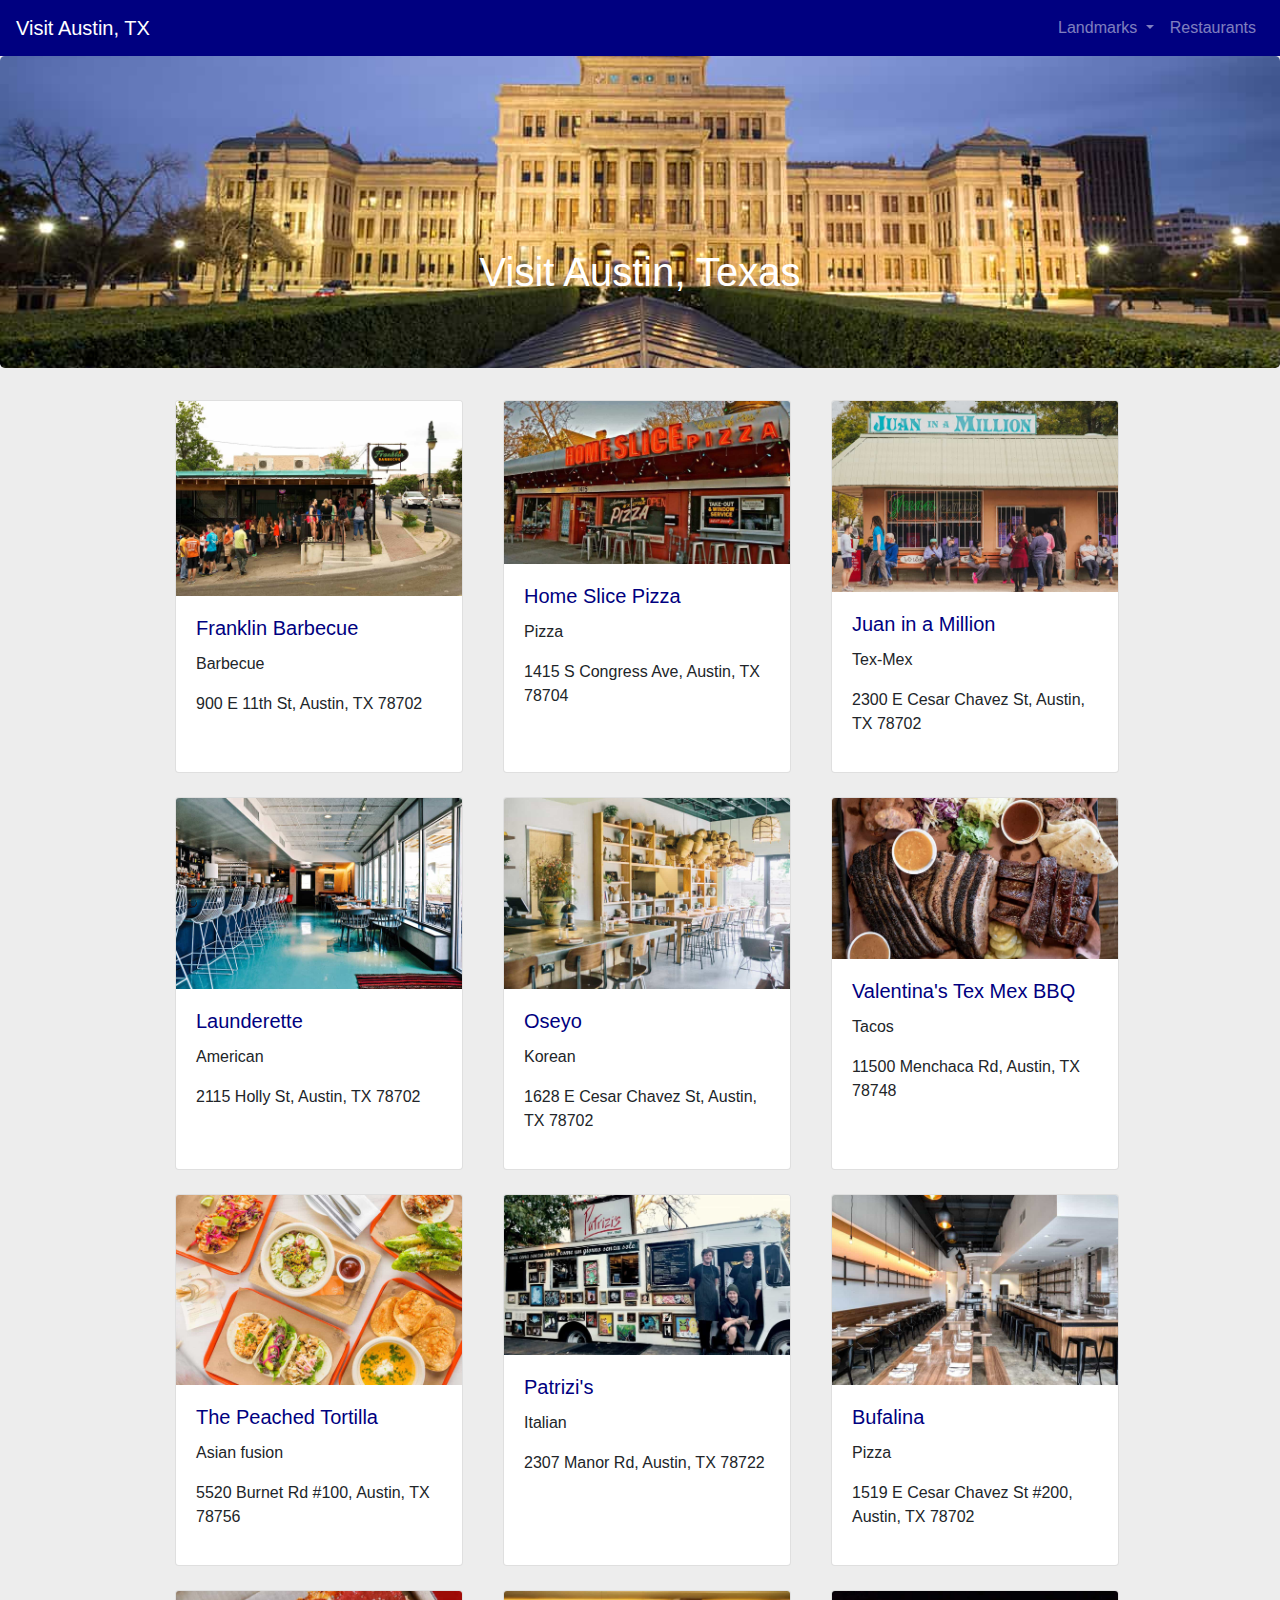
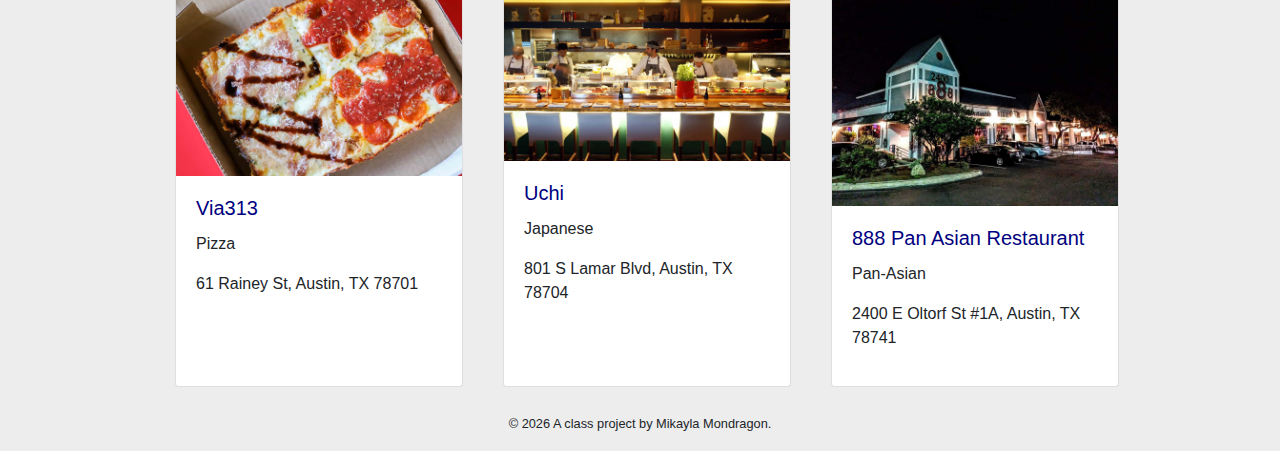
==== docs/restaurants.html @ c7b5ea99 "adding some CSS" ====
<!doctype html>
<html lang="en">
  <!-- A Intro to Coding for Journalists class final project -->
  <head>
    <title>Ships</title>
    <meta name="description" content="History of Pirate Ships.">
    <meta charset="utf-8">
    <meta http-equiv="X-UA-Compatible" content="IE=edge"/>
    <meta name="viewport" content="width=device-width, initial-scale=1, maximum-scale=1">
    <link rel="stylesheet" href="css/main.css">
  </head>

  <body>
    <nav class="navbar navbar-expand-lg navbar-dark bg-primary">
  <a class="navbar-brand" href="index.html">Visit Austin, TX</a>
  <button class="navbar-toggler" type="button" data-toggle="collapse" data-target="#navbarSupportedContent">
    <span class="navbar-toggler-icon"></span>
  </button>
  <div class="collapse navbar-collapse" id="navbarSupportedContent">
    <ul class="navbar-nav ml-auto">
      <li class = "nav-item dropdown">
        <a class="nav-link dropdown-toggle" href="#" id="navbarDropdown" data-toggle="dropdown"> Landmarks
        </a>
        <ul class = "dropdown-menu dropdown-menu-dark" aria-labelledby = "navbarDarkDropdownMenuLink">
          
          <li><a class = "dropdown-item" href = "landmarks/university-of-texas.html">The University of Texas</a></li>
          
          <li><a class = "dropdown-item" href = "landmarks/texas-state-capitol.html">The Texas State Capitol</a></li>
          
          <li><a class = "dropdown-item" href = "landmarks/lady-bird-lake.html">Lady Bird Lake</a></li>
          
          <li><a class = "dropdown-item" href = "landmarks/mount-bonnell.html">Mount Bonnell</a></li>
          
        </ul>
      <li class="nav-item">
        <a class="nav-link" href="restaurants.html">Restaurants</a>
      </li>
    </ul>
  </div>
</nav>
    <div class="jumbotron banner text-center">
  <h1>Visit Austin, Texas</h1>
</div>

    
  <article class="container margin-style">
    <div class="row">
        
          <div class="card bg-secondary mb-4 card-style">
            <img class="card-img-top" src="img/restaurants/franklin-bbq.jpg" alt="Card image cap">
            <div class="card-body">
              <h5 class="card-title" style = "color: navy">Franklin Barbecue</h5>
              <p>Barbecue </p>
              <p>900 E 11th St, Austin, TX 78702 </p>
            </div>
          </div>
        
          <div class="card bg-secondary mb-4 card-style">
            <img class="card-img-top" src="img/restaurants/homeslice-pizza.jpg" alt="Card image cap">
            <div class="card-body">
              <h5 class="card-title" style = "color: navy">Home Slice Pizza</h5>
              <p>Pizza </p>
              <p>1415 S Congress Ave, Austin, TX 78704 </p>
            </div>
          </div>
        
          <div class="card bg-secondary mb-4 card-style">
            <img class="card-img-top" src="img/restaurants/juan-in-a-million.jpg" alt="Card image cap">
            <div class="card-body">
              <h5 class="card-title" style = "color: navy">Juan in a Million</h5>
              <p>Tex-Mex </p>
              <p>2300 E Cesar Chavez St, Austin, TX 78702 </p>
            </div>
          </div>
        
          <div class="card bg-secondary mb-4 card-style">
            <img class="card-img-top" src="img/restaurants/launderette.jpg" alt="Card image cap">
            <div class="card-body">
              <h5 class="card-title" style = "color: navy">Launderette</h5>
              <p>American </p>
              <p>2115 Holly St, Austin, TX 78702 </p>
            </div>
          </div>
        
          <div class="card bg-secondary mb-4 card-style">
            <img class="card-img-top" src="img/restaurants/oseyo.jpg" alt="Card image cap">
            <div class="card-body">
              <h5 class="card-title" style = "color: navy">Oseyo</h5>
              <p>Korean </p>
              <p>1628 E Cesar Chavez St, Austin, TX 78702 </p>
            </div>
          </div>
        
          <div class="card bg-secondary mb-4 card-style">
            <img class="card-img-top" src="img/restaurants/valentinas.jpg" alt="Card image cap">
            <div class="card-body">
              <h5 class="card-title" style = "color: navy">Valentina&#39;s Tex Mex BBQ</h5>
              <p>Tacos </p>
              <p>11500 Menchaca Rd, Austin, TX 78748 </p>
            </div>
          </div>
        
          <div class="card bg-secondary mb-4 card-style">
            <img class="card-img-top" src="img/restaurants/peached-tortilla.jpg" alt="Card image cap">
            <div class="card-body">
              <h5 class="card-title" style = "color: navy">The Peached Tortilla</h5>
              <p>Asian fusion </p>
              <p>5520 Burnet Rd #100, Austin, TX 78756 </p>
            </div>
          </div>
        
          <div class="card bg-secondary mb-4 card-style">
            <img class="card-img-top" src="img/restaurants/patrizis.jpg" alt="Card image cap">
            <div class="card-body">
              <h5 class="card-title" style = "color: navy">Patrizi&#39;s</h5>
              <p>Italian </p>
              <p>2307 Manor Rd, Austin, TX 78722 </p>
            </div>
          </div>
        
          <div class="card bg-secondary mb-4 card-style">
            <img class="card-img-top" src="img/restaurants/bufalina.jpg" alt="Card image cap">
            <div class="card-body">
              <h5 class="card-title" style = "color: navy">Bufalina</h5>
              <p>Pizza </p>
              <p>1519 E Cesar Chavez St #200, Austin, TX 78702 </p>
            </div>
          </div>
        
          <div class="card bg-secondary mb-4 card-style">
            <img class="card-img-top" src="img/restaurants/via313.jpg" alt="Card image cap">
            <div class="card-body">
              <h5 class="card-title" style = "color: navy">Via313</h5>
              <p>Pizza </p>
              <p>61 Rainey St, Austin, TX 78701 </p>
            </div>
          </div>
        
          <div class="card bg-secondary mb-4 card-style">
            <img class="card-img-top" src="img/restaurants/uchi.jpg" alt="Card image cap">
            <div class="card-body">
              <h5 class="card-title" style = "color: navy">Uchi</h5>
              <p>Japanese </p>
              <p>801 S Lamar Blvd, Austin, TX 78704 </p>
            </div>
          </div>
        
          <div class="card bg-secondary mb-4 card-style">
            <img class="card-img-top" src="img/restaurants/888.jpg" alt="Card image cap">
            <div class="card-body">
              <h5 class="card-title" style = "color: navy">888 Pan Asian Restaurant</h5>
              <p>Pan-Asian </p>
              <p>2400 E Oltorf St #1A, Austin, TX 78741 </p>
            </div>
          </div>
        
      </ul>
    </div>
  </article>



    <footer>
<p id="legal" class="center-block text-center">
  <small>&copy; <span class="copyright-year"></span>
  A class project by Mikayla Mondragon.
</p>
</footer>


    <script src="js/jquery.js"></script>
    <script src="js/popper.js"></script>
    <script src="js/bootstrap.js"></script>
    <script src="js/scripts.js"></script>
  </body>

</html>
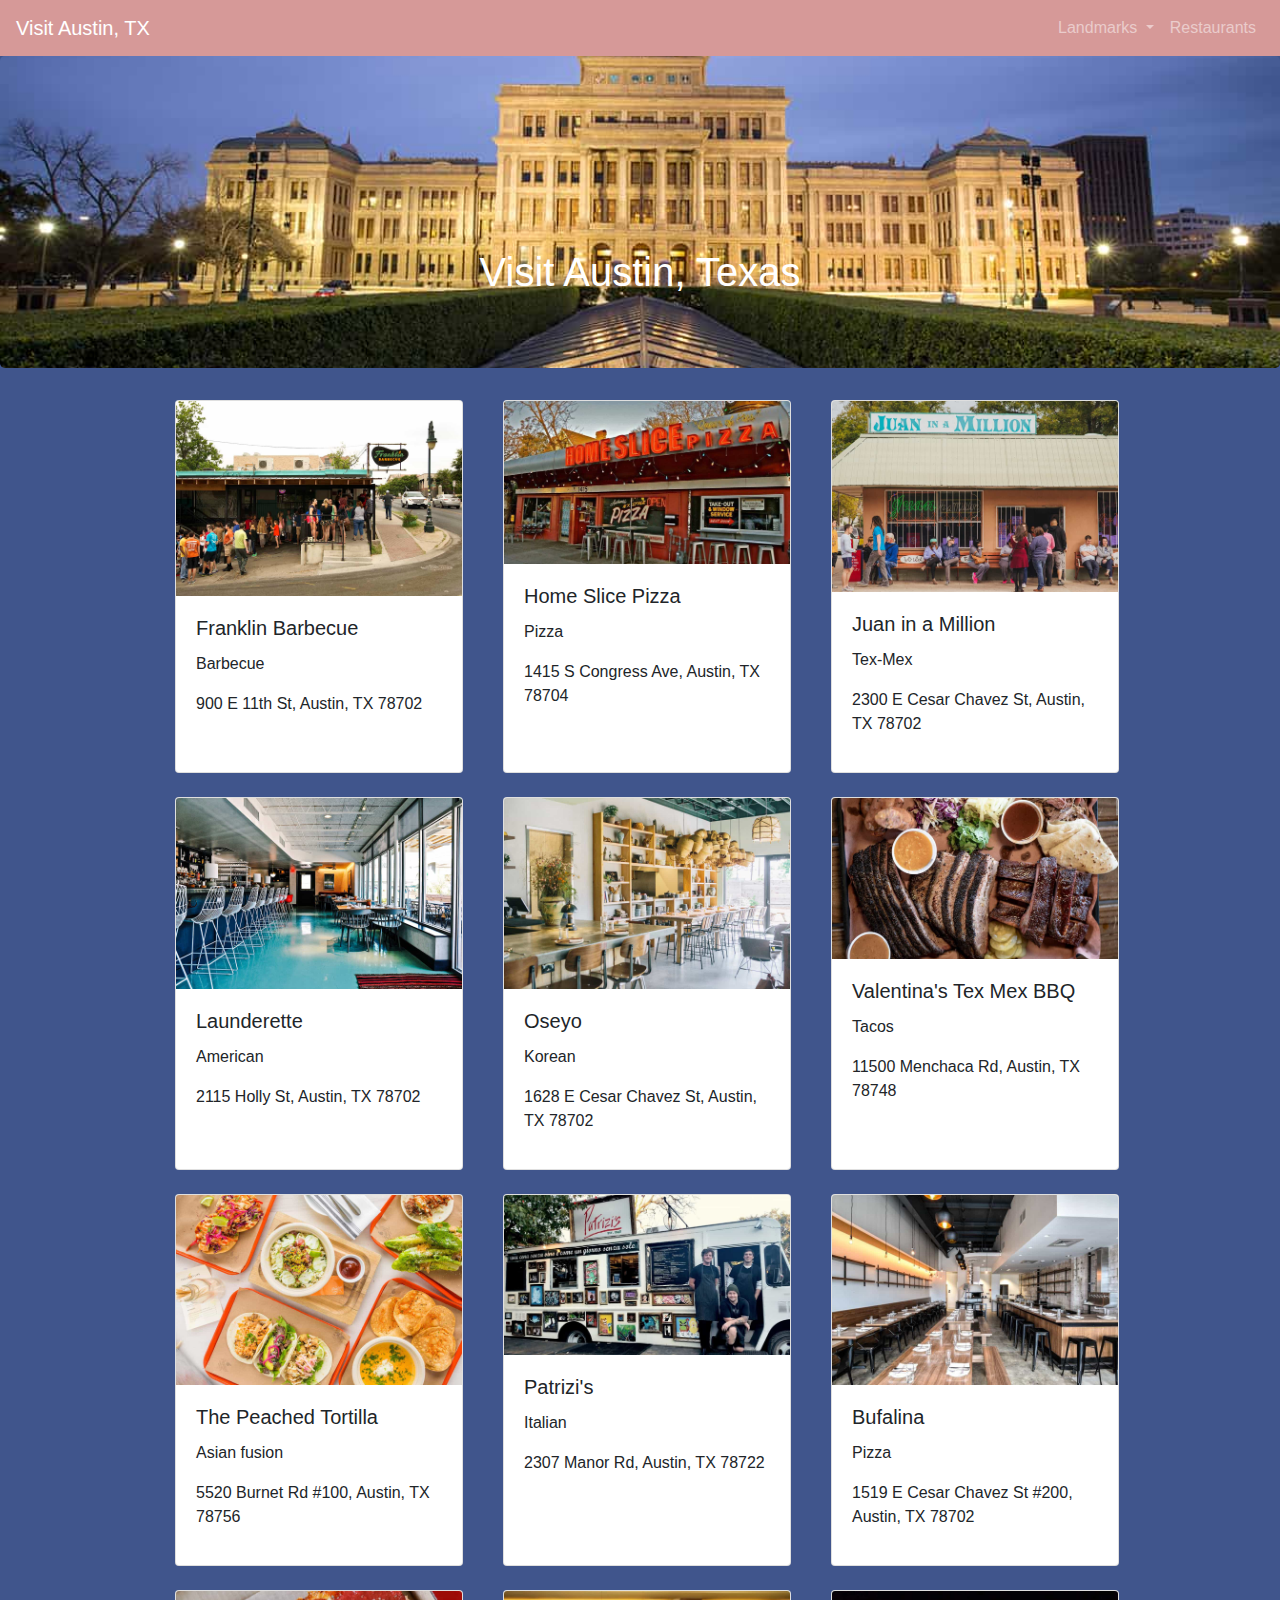
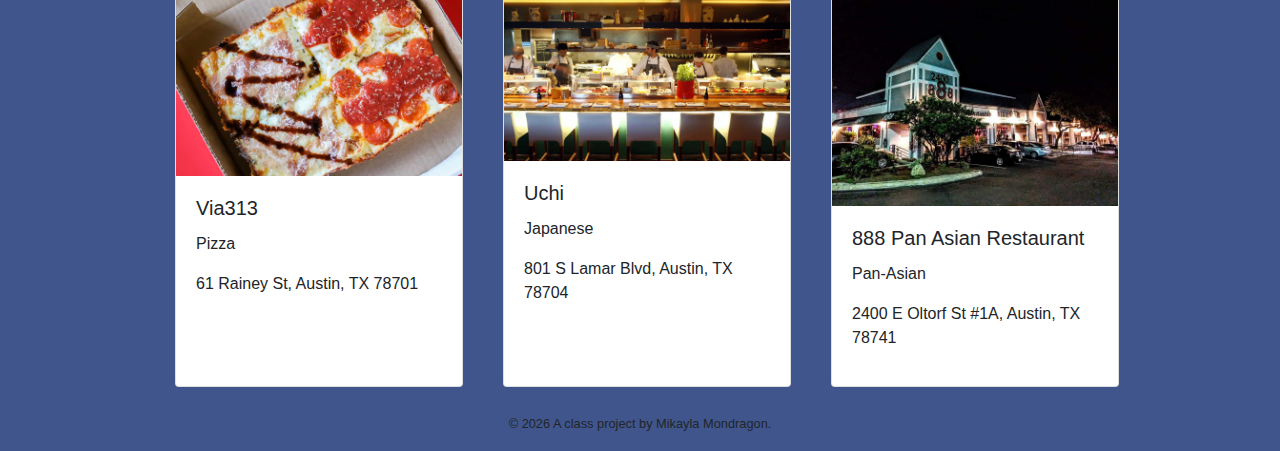
==== commit afd1b67b: "updating css" ====
--- a/docs/restaurants.html
+++ b/docs/restaurants.html
@@ -46,109 +46,109 @@
   <article class="container margin-style">
     <div class="row">
         
-          <div class="card bg-secondary mb-4 card-style">
+          <div class="card mb-4 card-style">
             <img class="card-img-top" src="img/restaurants/franklin-bbq.jpg" alt="Card image cap">
             <div class="card-body">
-              <h5 class="card-title" style = "color: navy">Franklin Barbecue</h5>
+              <h5 class="card-title">Franklin Barbecue</h5>
               <p>Barbecue </p>
               <p>900 E 11th St, Austin, TX 78702 </p>
             </div>
           </div>
         
-          <div class="card bg-secondary mb-4 card-style">
+          <div class="card mb-4 card-style">
             <img class="card-img-top" src="img/restaurants/homeslice-pizza.jpg" alt="Card image cap">
             <div class="card-body">
-              <h5 class="card-title" style = "color: navy">Home Slice Pizza</h5>
+              <h5 class="card-title">Home Slice Pizza</h5>
               <p>Pizza </p>
               <p>1415 S Congress Ave, Austin, TX 78704 </p>
             </div>
           </div>
         
-          <div class="card bg-secondary mb-4 card-style">
+          <div class="card mb-4 card-style">
             <img class="card-img-top" src="img/restaurants/juan-in-a-million.jpg" alt="Card image cap">
             <div class="card-body">
-              <h5 class="card-title" style = "color: navy">Juan in a Million</h5>
+              <h5 class="card-title">Juan in a Million</h5>
               <p>Tex-Mex </p>
               <p>2300 E Cesar Chavez St, Austin, TX 78702 </p>
             </div>
           </div>
         
-          <div class="card bg-secondary mb-4 card-style">
+          <div class="card mb-4 card-style">
             <img class="card-img-top" src="img/restaurants/launderette.jpg" alt="Card image cap">
             <div class="card-body">
-              <h5 class="card-title" style = "color: navy">Launderette</h5>
+              <h5 class="card-title">Launderette</h5>
               <p>American </p>
               <p>2115 Holly St, Austin, TX 78702 </p>
             </div>
           </div>
         
-          <div class="card bg-secondary mb-4 card-style">
+          <div class="card mb-4 card-style">
             <img class="card-img-top" src="img/restaurants/oseyo.jpg" alt="Card image cap">
             <div class="card-body">
-              <h5 class="card-title" style = "color: navy">Oseyo</h5>
+              <h5 class="card-title">Oseyo</h5>
               <p>Korean </p>
               <p>1628 E Cesar Chavez St, Austin, TX 78702 </p>
             </div>
           </div>
         
-          <div class="card bg-secondary mb-4 card-style">
+          <div class="card mb-4 card-style">
             <img class="card-img-top" src="img/restaurants/valentinas.jpg" alt="Card image cap">
             <div class="card-body">
-              <h5 class="card-title" style = "color: navy">Valentina&#39;s Tex Mex BBQ</h5>
+              <h5 class="card-title">Valentina&#39;s Tex Mex BBQ</h5>
               <p>Tacos </p>
               <p>11500 Menchaca Rd, Austin, TX 78748 </p>
             </div>
           </div>
         
-          <div class="card bg-secondary mb-4 card-style">
+          <div class="card mb-4 card-style">
             <img class="card-img-top" src="img/restaurants/peached-tortilla.jpg" alt="Card image cap">
             <div class="card-body">
-              <h5 class="card-title" style = "color: navy">The Peached Tortilla</h5>
+              <h5 class="card-title">The Peached Tortilla</h5>
               <p>Asian fusion </p>
               <p>5520 Burnet Rd #100, Austin, TX 78756 </p>
             </div>
           </div>
         
-          <div class="card bg-secondary mb-4 card-style">
+          <div class="card mb-4 card-style">
             <img class="card-img-top" src="img/restaurants/patrizis.jpg" alt="Card image cap">
             <div class="card-body">
-              <h5 class="card-title" style = "color: navy">Patrizi&#39;s</h5>
+              <h5 class="card-title">Patrizi&#39;s</h5>
               <p>Italian </p>
               <p>2307 Manor Rd, Austin, TX 78722 </p>
             </div>
           </div>
         
-          <div class="card bg-secondary mb-4 card-style">
+          <div class="card mb-4 card-style">
             <img class="card-img-top" src="img/restaurants/bufalina.jpg" alt="Card image cap">
             <div class="card-body">
-              <h5 class="card-title" style = "color: navy">Bufalina</h5>
+              <h5 class="card-title">Bufalina</h5>
               <p>Pizza </p>
               <p>1519 E Cesar Chavez St #200, Austin, TX 78702 </p>
             </div>
           </div>
         
-          <div class="card bg-secondary mb-4 card-style">
+          <div class="card mb-4 card-style">
             <img class="card-img-top" src="img/restaurants/via313.jpg" alt="Card image cap">
             <div class="card-body">
-              <h5 class="card-title" style = "color: navy">Via313</h5>
+              <h5 class="card-title">Via313</h5>
               <p>Pizza </p>
               <p>61 Rainey St, Austin, TX 78701 </p>
             </div>
           </div>
         
-          <div class="card bg-secondary mb-4 card-style">
+          <div class="card mb-4 card-style">
             <img class="card-img-top" src="img/restaurants/uchi.jpg" alt="Card image cap">
             <div class="card-body">
-              <h5 class="card-title" style = "color: navy">Uchi</h5>
+              <h5 class="card-title">Uchi</h5>
               <p>Japanese </p>
               <p>801 S Lamar Blvd, Austin, TX 78704 </p>
             </div>
           </div>
         
-          <div class="card bg-secondary mb-4 card-style">
+          <div class="card mb-4 card-style">
             <img class="card-img-top" src="img/restaurants/888.jpg" alt="Card image cap">
             <div class="card-body">
-              <h5 class="card-title" style = "color: navy">888 Pan Asian Restaurant</h5>
+              <h5 class="card-title">888 Pan Asian Restaurant</h5>
               <p>Pan-Asian </p>
               <p>2400 E Oltorf St #1A, Austin, TX 78741 </p>
             </div>
--- a/docs/css/main.css
+++ b/docs/css/main.css
@@ -3,5 +3,5 @@
  * Copyright 2011-2021 The Bootstrap Authors
  * Copyright 2011-2021 Twitter, Inc.
  * Licensed under MIT (https://github.com/twbs/bootstrap/blob/main/LICENSE)
- */:root{--blue:#007bff;--indigo:#6610f2;--purple:#6f42c1;--pink:#e83e8c;--red:#dc3545;--orange:#fd7e14;--yellow:#ffc107;--green:#28a745;--teal:#20c997;--cyan:#17a2b8;--white:#fff;--gray:#6c757d;--gray-dark:#343a40;--primary:navy;--secondary:#fff;--success:#28a745;--info:#17a2b8;--warning:#ffc107;--danger:#dc3545;--light:#f8f9fa;--dark:#343a40;--breakpoint-xs:0;--breakpoint-sm:576px;--breakpoint-md:768px;--breakpoint-lg:992px;--breakpoint-xl:1200px;--font-family-sans-serif:-apple-system,BlinkMacSystemFont,"Segoe UI",Roboto,"Helvetica Neue",Arial,"Noto Sans","Liberation Sans",sans-serif,"Apple Color Emoji","Segoe UI Emoji","Segoe UI Symbol","Noto Color Emoji";--font-family-monospace:SFMono-Regular,Menlo,Monaco,Consolas,"Liberation Mono","Courier New",monospace}*,:after,:before{box-sizing:border-box}html{font-family:sans-serif;line-height:1.15;-webkit-text-size-adjust:100%;-webkit-tap-highlight-color:rgba(0,0,0,0)}article,aside,figcaption,figure,footer,header,hgroup,main,nav,section{display:block}body{margin:0;font-family:-apple-system,BlinkMacSystemFont,Segoe UI,Roboto,Helvetica Neue,Arial,Noto Sans,Liberation Sans,sans-serif,Apple Color Emoji,Segoe UI Emoji,Segoe UI Symbol,Noto Color Emoji;font-size:1rem;font-weight:400;line-height:1.5;color:#212529;text-align:left;background-color:#ededed}[tabindex="-1"]:focus:not(:focus-visible){outline:0!important}hr{box-sizing:content-box;height:0;overflow:visible}h1,h2,h3,h4,h5,h6{margin-top:0;margin-bottom:.5rem}p{margin-top:0;margin-bottom:1rem}abbr[data-original-title],abbr[title]{text-decoration:underline;-webkit-text-decoration:underline dotted;-moz-text-decoration:underline dotted;text-decoration:underline dotted;cursor:help;border-bottom:0;-webkit-text-decoration-skip-ink:none;text-decoration-skip-ink:none}address{font-style:normal;line-height:inherit}address,dl,ol,ul{margin-bottom:1rem}dl,ol,ul{margin-top:0}ol ol,ol ul,ul ol,ul ul{margin-bottom:0}dt{font-weight:700}dd{margin-bottom:.5rem;margin-left:0}blockquote{margin:0 0 1rem}b,strong{font-weight:bolder}small{font-size:80%}sub,sup{position:relative;font-size:75%;line-height:0;vertical-align:baseline}sub{bottom:-.25em}sup{top:-.5em}a{color:navy;text-decoration:none;background-color:transparent}a:hover{color:#000034;text-decoration:underline}a:not([href]):not([class]){color:inherit;text-decoration:none}a:not([href]):not([class]):hover{color:inherit;text-decoration:none}code,kbd,pre,samp{font-family:SFMono-Regular,Menlo,Monaco,Consolas,Liberation Mono,Courier New,monospace;font-size:1em}pre{margin-top:0;margin-bottom:1rem;overflow:auto;-ms-overflow-style:scrollbar}figure{margin:0 0 1rem}img{border-style:none}img,svg{vertical-align:middle}svg{overflow:hidden}table{border-collapse:collapse}caption{padding-top:.75rem;padding-bottom:.75rem;color:#6c757d;text-align:left;caption-side:bottom}th{text-align:inherit;text-align:-webkit-match-parent}label{display:inline-block;margin-bottom:.5rem}button{border-radius:0}button:focus:not(:focus-visible){outline:0}button,input,optgroup,select,textarea{margin:0;font-family:inherit;font-size:inherit;line-height:inherit}button,input{overflow:visible}button,select{text-transform:none}[role=button]{cursor:pointer}select{word-wrap:normal}[type=button],[type=reset],[type=submit],button{-webkit-appearance:button}[type=button]:not(:disabled),[type=reset]:not(:disabled),[type=submit]:not(:disabled),button:not(:disabled){cursor:pointer}[type=button]::-moz-focus-inner,[type=reset]::-moz-focus-inner,[type=submit]::-moz-focus-inner,button::-moz-focus-inner{padding:0;border-style:none}input[type=checkbox],input[type=radio]{box-sizing:border-box;padding:0}textarea{overflow:auto;resize:vertical}fieldset{min-width:0;padding:0;margin:0;border:0}legend{display:block;width:100%;max-width:100%;padding:0;margin-bottom:.5rem;font-size:1.5rem;line-height:inherit;color:inherit;white-space:normal}progress{vertical-align:baseline}[type=number]::-webkit-inner-spin-button,[type=number]::-webkit-outer-spin-button{height:auto}[type=search]{outline-offset:-2px;-webkit-appearance:none}[type=search]::-webkit-search-decoration{-webkit-appearance:none}::-webkit-file-upload-button{font:inherit;-webkit-appearance:button}output{display:inline-block}summary{display:list-item;cursor:pointer}template{display:none}[hidden]{display:none!important}.h1,.h2,.h3,.h4,.h5,.h6,h1,h2,h3,h4,h5,h6{margin-bottom:.5rem;font-weight:500;line-height:1.2}.h1,h1{font-size:2.5rem}.h2,h2{font-size:2rem}.h3,h3{font-size:1.75rem}.h4,h4{font-size:1.5rem}.h5,h5{font-size:1.25rem}.h6,h6{font-size:1rem}.lead{font-size:1.25rem;font-weight:300}.display-1{font-size:6rem}.display-1,.display-2{font-weight:300;line-height:1.2}.display-2{font-size:5.5rem}.display-3{font-size:4.5rem}.display-3,.display-4{font-weight:300;line-height:1.2}.display-4{font-size:3.5rem}hr{margin-top:1rem;margin-bottom:1rem;border:0;border-top:1px solid rgba(0,0,0,.1)}.small,small{font-size:80%;font-weight:400}.mark,mark{padding:.2em;background-color:#fcf8e3}.list-inline,.list-unstyled{padding-left:0;list-style:none}.list-inline-item{display:inline-block}.list-inline-item:not(:last-child){margin-right:.5rem}.initialism{font-size:90%;text-transform:uppercase}.blockquote{margin-bottom:1rem;font-size:1.25rem}.blockquote-footer{display:block;font-size:80%;color:#6c757d}.blockquote-footer:before{content:"\2014\00A0"}.img-fluid,.img-thumbnail{max-width:100%;height:auto}.img-thumbnail{padding:.25rem;background-color:#ededed;border:1px solid #dee2e6;border-radius:.25rem}.figure{display:inline-block}.figure-img{margin-bottom:.5rem;line-height:1}.figure-caption{font-size:90%;color:#6c757d}code{font-size:87.5%;color:#e83e8c;word-wrap:break-word}a>code{color:inherit}kbd{padding:.2rem .4rem;font-size:87.5%;color:#fff;background-color:#212529;border-radius:.2rem}kbd kbd{padding:0;font-size:100%;font-weight:700}pre{display:block;font-size:87.5%;color:#212529}pre code{font-size:inherit;color:inherit;word-break:normal}.pre-scrollable{max-height:340px;overflow-y:scroll}.container,.container-fluid,.container-lg,.container-md,.container-sm,.container-xl{width:100%;padding-right:15px;padding-left:15px;margin-right:auto;margin-left:auto}@media (min-width:576px){.container,.container-sm{max-width:540px}}@media (min-width:768px){.container,.container-md,.container-sm{max-width:720px}}@media (min-width:992px){.container,.container-lg,.container-md,.container-sm{max-width:960px}}@media (min-width:1200px){.container,.container-lg,.container-md,.container-sm,.container-xl{max-width:1140px}}.row{display:-webkit-flex;display:-ms-flexbox;display:flex;-webkit-flex-wrap:wrap;-ms-flex-wrap:wrap;flex-wrap:wrap;margin-right:-15px;margin-left:-15px}.no-gutters{margin-right:0;margin-left:0}.no-gutters>.col,.no-gutters>[class*=col-]{padding-right:0;padding-left:0}.col,.col-1,.col-2,.col-3,.col-4,.col-5,.col-6,.col-7,.col-8,.col-9,.col-10,.col-11,.col-12,.col-auto,.col-lg,.col-lg-1,.col-lg-2,.col-lg-3,.col-lg-4,.col-lg-5,.col-lg-6,.col-lg-7,.col-lg-8,.col-lg-9,.col-lg-10,.col-lg-11,.col-lg-12,.col-lg-auto,.col-md,.col-md-1,.col-md-2,.col-md-3,.col-md-4,.col-md-5,.col-md-6,.col-md-7,.col-md-8,.col-md-9,.col-md-10,.col-md-11,.col-md-12,.col-md-auto,.col-sm,.col-sm-1,.col-sm-2,.col-sm-3,.col-sm-4,.col-sm-5,.col-sm-6,.col-sm-7,.col-sm-8,.col-sm-9,.col-sm-10,.col-sm-11,.col-sm-12,.col-sm-auto,.col-xl,.col-xl-1,.col-xl-2,.col-xl-3,.col-xl-4,.col-xl-5,.col-xl-6,.col-xl-7,.col-xl-8,.col-xl-9,.col-xl-10,.col-xl-11,.col-xl-12,.col-xl-auto{position:relative;width:100%;padding-right:15px;padding-left:15px}.col{-webkit-flex-basis:0;-ms-flex-preferred-size:0;flex-basis:0;-webkit-flex-grow:1;-ms-flex-positive:1;flex-grow:1;max-width:100%}.row-cols-1>*{-webkit-flex:0 0 100%;-ms-flex:0 0 100%;flex:0 0 100%;max-width:100%}.row-cols-2>*{-webkit-flex:0 0 50%;-ms-flex:0 0 50%;flex:0 0 50%;max-width:50%}.row-cols-3>*{-webkit-flex:0 0 33.33333%;-ms-flex:0 0 33.33333%;flex:0 0 33.33333%;max-width:33.33333%}.row-cols-4>*{-webkit-flex:0 0 25%;-ms-flex:0 0 25%;flex:0 0 25%;max-width:25%}.row-cols-5>*{-webkit-flex:0 0 20%;-ms-flex:0 0 20%;flex:0 0 20%;max-width:20%}.row-cols-6>*{-webkit-flex:0 0 16.66667%;-ms-flex:0 0 16.66667%;flex:0 0 16.66667%;max-width:16.66667%}.col-auto{-webkit-flex:0 0 auto;-ms-flex:0 0 auto;flex:0 0 auto;width:auto;max-width:100%}.col-1{-webkit-flex:0 0 8.33333%;-ms-flex:0 0 8.33333%;flex:0 0 8.33333%;max-width:8.33333%}.col-2{-webkit-flex:0 0 16.66667%;-ms-flex:0 0 16.66667%;flex:0 0 16.66667%;max-width:16.66667%}.col-3{-webkit-flex:0 0 25%;-ms-flex:0 0 25%;flex:0 0 25%;max-width:25%}.col-4{-webkit-flex:0 0 33.33333%;-ms-flex:0 0 33.33333%;flex:0 0 33.33333%;max-width:33.33333%}.col-5{-webkit-flex:0 0 41.66667%;-ms-flex:0 0 41.66667%;flex:0 0 41.66667%;max-width:41.66667%}.col-6{-webkit-flex:0 0 50%;-ms-flex:0 0 50%;flex:0 0 50%;max-width:50%}.col-7{-webkit-flex:0 0 58.33333%;-ms-flex:0 0 58.33333%;flex:0 0 58.33333%;max-width:58.33333%}.col-8{-webkit-flex:0 0 66.66667%;-ms-flex:0 0 66.66667%;flex:0 0 66.66667%;max-width:66.66667%}.col-9{-webkit-flex:0 0 75%;-ms-flex:0 0 75%;flex:0 0 75%;max-width:75%}.col-10{-webkit-flex:0 0 83.33333%;-ms-flex:0 0 83.33333%;flex:0 0 83.33333%;max-width:83.33333%}.col-11{-webkit-flex:0 0 91.66667%;-ms-flex:0 0 91.66667%;flex:0 0 91.66667%;max-width:91.66667%}.col-12{-webkit-flex:0 0 100%;-ms-flex:0 0 100%;flex:0 0 100%;max-width:100%}.order-first{-webkit-order:-1;-ms-flex-order:-1;order:-1}.order-last{-webkit-order:13;-ms-flex-order:13;order:13}.order-0{-webkit-order:0;-ms-flex-order:0;order:0}.order-1{-webkit-order:1;-ms-flex-order:1;order:1}.order-2{-webkit-order:2;-ms-flex-order:2;order:2}.order-3{-webkit-order:3;-ms-flex-order:3;order:3}.order-4{-webkit-order:4;-ms-flex-order:4;order:4}.order-5{-webkit-order:5;-ms-flex-order:5;order:5}.order-6{-webkit-order:6;-ms-flex-order:6;order:6}.order-7{-webkit-order:7;-ms-flex-order:7;order:7}.order-8{-webkit-order:8;-ms-flex-order:8;order:8}.order-9{-webkit-order:9;-ms-flex-order:9;order:9}.order-10{-webkit-order:10;-ms-flex-order:10;order:10}.order-11{-webkit-order:11;-ms-flex-order:11;order:11}.order-12{-webkit-order:12;-ms-flex-order:12;order:12}.offset-1{margin-left:8.33333%}.offset-2{margin-left:16.66667%}.offset-3{margin-left:25%}.offset-4{margin-left:33.33333%}.offset-5{margin-left:41.66667%}.offset-6{margin-left:50%}.offset-7{margin-left:58.33333%}.offset-8{margin-left:66.66667%}.offset-9{margin-left:75%}.offset-10{margin-left:83.33333%}.offset-11{margin-left:91.66667%}@media (min-width:576px){.col-sm{-webkit-flex-basis:0;-ms-flex-preferred-size:0;flex-basis:0;-webkit-flex-grow:1;-ms-flex-positive:1;flex-grow:1;max-width:100%}.row-cols-sm-1>*{-webkit-flex:0 0 100%;-ms-flex:0 0 100%;flex:0 0 100%;max-width:100%}.row-cols-sm-2>*{-webkit-flex:0 0 50%;-ms-flex:0 0 50%;flex:0 0 50%;max-width:50%}.row-cols-sm-3>*{-webkit-flex:0 0 33.33333%;-ms-flex:0 0 33.33333%;flex:0 0 33.33333%;max-width:33.33333%}.row-cols-sm-4>*{-webkit-flex:0 0 25%;-ms-flex:0 0 25%;flex:0 0 25%;max-width:25%}.row-cols-sm-5>*{-webkit-flex:0 0 20%;-ms-flex:0 0 20%;flex:0 0 20%;max-width:20%}.row-cols-sm-6>*{-webkit-flex:0 0 16.66667%;-ms-flex:0 0 16.66667%;flex:0 0 16.66667%;max-width:16.66667%}.col-sm-auto{-webkit-flex:0 0 auto;-ms-flex:0 0 auto;flex:0 0 auto;width:auto;max-width:100%}.col-sm-1{-webkit-flex:0 0 8.33333%;-ms-flex:0 0 8.33333%;flex:0 0 8.33333%;max-width:8.33333%}.col-sm-2{-webkit-flex:0 0 16.66667%;-ms-flex:0 0 16.66667%;flex:0 0 16.66667%;max-width:16.66667%}.col-sm-3{-webkit-flex:0 0 25%;-ms-flex:0 0 25%;flex:0 0 25%;max-width:25%}.col-sm-4{-webkit-flex:0 0 33.33333%;-ms-flex:0 0 33.33333%;flex:0 0 33.33333%;max-width:33.33333%}.col-sm-5{-webkit-flex:0 0 41.66667%;-ms-flex:0 0 41.66667%;flex:0 0 41.66667%;max-width:41.66667%}.col-sm-6{-webkit-flex:0 0 50%;-ms-flex:0 0 50%;flex:0 0 50%;max-width:50%}.col-sm-7{-webkit-flex:0 0 58.33333%;-ms-flex:0 0 58.33333%;flex:0 0 58.33333%;max-width:58.33333%}.col-sm-8{-webkit-flex:0 0 66.66667%;-ms-flex:0 0 66.66667%;flex:0 0 66.66667%;max-width:66.66667%}.col-sm-9{-webkit-flex:0 0 75%;-ms-flex:0 0 75%;flex:0 0 75%;max-width:75%}.col-sm-10{-webkit-flex:0 0 83.33333%;-ms-flex:0 0 83.33333%;flex:0 0 83.33333%;max-width:83.33333%}.col-sm-11{-webkit-flex:0 0 91.66667%;-ms-flex:0 0 91.66667%;flex:0 0 91.66667%;max-width:91.66667%}.col-sm-12{-webkit-flex:0 0 100%;-ms-flex:0 0 100%;flex:0 0 100%;max-width:100%}.order-sm-first{-webkit-order:-1;-ms-flex-order:-1;order:-1}.order-sm-last{-webkit-order:13;-ms-flex-order:13;order:13}.order-sm-0{-webkit-order:0;-ms-flex-order:0;order:0}.order-sm-1{-webkit-order:1;-ms-flex-order:1;order:1}.order-sm-2{-webkit-order:2;-ms-flex-order:2;order:2}.order-sm-3{-webkit-order:3;-ms-flex-order:3;order:3}.order-sm-4{-webkit-order:4;-ms-flex-order:4;order:4}.order-sm-5{-webkit-order:5;-ms-flex-order:5;order:5}.order-sm-6{-webkit-order:6;-ms-flex-order:6;order:6}.order-sm-7{-webkit-order:7;-ms-flex-order:7;order:7}.order-sm-8{-webkit-order:8;-ms-flex-order:8;order:8}.order-sm-9{-webkit-order:9;-ms-flex-order:9;order:9}.order-sm-10{-webkit-order:10;-ms-flex-order:10;order:10}.order-sm-11{-webkit-order:11;-ms-flex-order:11;order:11}.order-sm-12{-webkit-order:12;-ms-flex-order:12;order:12}.offset-sm-0{margin-left:0}.offset-sm-1{margin-left:8.33333%}.offset-sm-2{margin-left:16.66667%}.offset-sm-3{margin-left:25%}.offset-sm-4{margin-left:33.33333%}.offset-sm-5{margin-left:41.66667%}.offset-sm-6{margin-left:50%}.offset-sm-7{margin-left:58.33333%}.offset-sm-8{margin-left:66.66667%}.offset-sm-9{margin-left:75%}.offset-sm-10{margin-left:83.33333%}.offset-sm-11{margin-left:91.66667%}}@media (min-width:768px){.col-md{-webkit-flex-basis:0;-ms-flex-preferred-size:0;flex-basis:0;-webkit-flex-grow:1;-ms-flex-positive:1;flex-grow:1;max-width:100%}.row-cols-md-1>*{-webkit-flex:0 0 100%;-ms-flex:0 0 100%;flex:0 0 100%;max-width:100%}.row-cols-md-2>*{-webkit-flex:0 0 50%;-ms-flex:0 0 50%;flex:0 0 50%;max-width:50%}.row-cols-md-3>*{-webkit-flex:0 0 33.33333%;-ms-flex:0 0 33.33333%;flex:0 0 33.33333%;max-width:33.33333%}.row-cols-md-4>*{-webkit-flex:0 0 25%;-ms-flex:0 0 25%;flex:0 0 25%;max-width:25%}.row-cols-md-5>*{-webkit-flex:0 0 20%;-ms-flex:0 0 20%;flex:0 0 20%;max-width:20%}.row-cols-md-6>*{-webkit-flex:0 0 16.66667%;-ms-flex:0 0 16.66667%;flex:0 0 16.66667%;max-width:16.66667%}.col-md-auto{-webkit-flex:0 0 auto;-ms-flex:0 0 auto;flex:0 0 auto;width:auto;max-width:100%}.col-md-1{-webkit-flex:0 0 8.33333%;-ms-flex:0 0 8.33333%;flex:0 0 8.33333%;max-width:8.33333%}.col-md-2{-webkit-flex:0 0 16.66667%;-ms-flex:0 0 16.66667%;flex:0 0 16.66667%;max-width:16.66667%}.col-md-3{-webkit-flex:0 0 25%;-ms-flex:0 0 25%;flex:0 0 25%;max-width:25%}.col-md-4{-webkit-flex:0 0 33.33333%;-ms-flex:0 0 33.33333%;flex:0 0 33.33333%;max-width:33.33333%}.col-md-5{-webkit-flex:0 0 41.66667%;-ms-flex:0 0 41.66667%;flex:0 0 41.66667%;max-width:41.66667%}.col-md-6{-webkit-flex:0 0 50%;-ms-flex:0 0 50%;flex:0 0 50%;max-width:50%}.col-md-7{-webkit-flex:0 0 58.33333%;-ms-flex:0 0 58.33333%;flex:0 0 58.33333%;max-width:58.33333%}.col-md-8{-webkit-flex:0 0 66.66667%;-ms-flex:0 0 66.66667%;flex:0 0 66.66667%;max-width:66.66667%}.col-md-9{-webkit-flex:0 0 75%;-ms-flex:0 0 75%;flex:0 0 75%;max-width:75%}.col-md-10{-webkit-flex:0 0 83.33333%;-ms-flex:0 0 83.33333%;flex:0 0 83.33333%;max-width:83.33333%}.col-md-11{-webkit-flex:0 0 91.66667%;-ms-flex:0 0 91.66667%;flex:0 0 91.66667%;max-width:91.66667%}.col-md-12{-webkit-flex:0 0 100%;-ms-flex:0 0 100%;flex:0 0 100%;max-width:100%}.order-md-first{-webkit-order:-1;-ms-flex-order:-1;order:-1}.order-md-last{-webkit-order:13;-ms-flex-order:13;order:13}.order-md-0{-webkit-order:0;-ms-flex-order:0;order:0}.order-md-1{-webkit-order:1;-ms-flex-order:1;order:1}.order-md-2{-webkit-order:2;-ms-flex-order:2;order:2}.order-md-3{-webkit-order:3;-ms-flex-order:3;order:3}.order-md-4{-webkit-order:4;-ms-flex-order:4;order:4}.order-md-5{-webkit-order:5;-ms-flex-order:5;order:5}.order-md-6{-webkit-order:6;-ms-flex-order:6;order:6}.order-md-7{-webkit-order:7;-ms-flex-order:7;order:7}.order-md-8{-webkit-order:8;-ms-flex-order:8;order:8}.order-md-9{-webkit-order:9;-ms-flex-order:9;order:9}.order-md-10{-webkit-order:10;-ms-flex-order:10;order:10}.order-md-11{-webkit-order:11;-ms-flex-order:11;order:11}.order-md-12{-webkit-order:12;-ms-flex-order:12;order:12}.offset-md-0{margin-left:0}.offset-md-1{margin-left:8.33333%}.offset-md-2{margin-left:16.66667%}.offset-md-3{margin-left:25%}.offset-md-4{margin-left:33.33333%}.offset-md-5{margin-left:41.66667%}.offset-md-6{margin-left:50%}.offset-md-7{margin-left:58.33333%}.offset-md-8{margin-left:66.66667%}.offset-md-9{margin-left:75%}.offset-md-10{margin-left:83.33333%}.offset-md-11{margin-left:91.66667%}}@media (min-width:992px){.col-lg{-webkit-flex-basis:0;-ms-flex-preferred-size:0;flex-basis:0;-webkit-flex-grow:1;-ms-flex-positive:1;flex-grow:1;max-width:100%}.row-cols-lg-1>*{-webkit-flex:0 0 100%;-ms-flex:0 0 100%;flex:0 0 100%;max-width:100%}.row-cols-lg-2>*{-webkit-flex:0 0 50%;-ms-flex:0 0 50%;flex:0 0 50%;max-width:50%}.row-cols-lg-3>*{-webkit-flex:0 0 33.33333%;-ms-flex:0 0 33.33333%;flex:0 0 33.33333%;max-width:33.33333%}.row-cols-lg-4>*{-webkit-flex:0 0 25%;-ms-flex:0 0 25%;flex:0 0 25%;max-width:25%}.row-cols-lg-5>*{-webkit-flex:0 0 20%;-ms-flex:0 0 20%;flex:0 0 20%;max-width:20%}.row-cols-lg-6>*{-webkit-flex:0 0 16.66667%;-ms-flex:0 0 16.66667%;flex:0 0 16.66667%;max-width:16.66667%}.col-lg-auto{-webkit-flex:0 0 auto;-ms-flex:0 0 auto;flex:0 0 auto;width:auto;max-width:100%}.col-lg-1{-webkit-flex:0 0 8.33333%;-ms-flex:0 0 8.33333%;flex:0 0 8.33333%;max-width:8.33333%}.col-lg-2{-webkit-flex:0 0 16.66667%;-ms-flex:0 0 16.66667%;flex:0 0 16.66667%;max-width:16.66667%}.col-lg-3{-webkit-flex:0 0 25%;-ms-flex:0 0 25%;flex:0 0 25%;max-width:25%}.col-lg-4{-webkit-flex:0 0 33.33333%;-ms-flex:0 0 33.33333%;flex:0 0 33.33333%;max-width:33.33333%}.col-lg-5{-webkit-flex:0 0 41.66667%;-ms-flex:0 0 41.66667%;flex:0 0 41.66667%;max-width:41.66667%}.col-lg-6{-webkit-flex:0 0 50%;-ms-flex:0 0 50%;flex:0 0 50%;max-width:50%}.col-lg-7{-webkit-flex:0 0 58.33333%;-ms-flex:0 0 58.33333%;flex:0 0 58.33333%;max-width:58.33333%}.col-lg-8{-webkit-flex:0 0 66.66667%;-ms-flex:0 0 66.66667%;flex:0 0 66.66667%;max-width:66.66667%}.col-lg-9{-webkit-flex:0 0 75%;-ms-flex:0 0 75%;flex:0 0 75%;max-width:75%}.col-lg-10{-webkit-flex:0 0 83.33333%;-ms-flex:0 0 83.33333%;flex:0 0 83.33333%;max-width:83.33333%}.col-lg-11{-webkit-flex:0 0 91.66667%;-ms-flex:0 0 91.66667%;flex:0 0 91.66667%;max-width:91.66667%}.col-lg-12{-webkit-flex:0 0 100%;-ms-flex:0 0 100%;flex:0 0 100%;max-width:100%}.order-lg-first{-webkit-order:-1;-ms-flex-order:-1;order:-1}.order-lg-last{-webkit-order:13;-ms-flex-order:13;order:13}.order-lg-0{-webkit-order:0;-ms-flex-order:0;order:0}.order-lg-1{-webkit-order:1;-ms-flex-order:1;order:1}.order-lg-2{-webkit-order:2;-ms-flex-order:2;order:2}.order-lg-3{-webkit-order:3;-ms-flex-order:3;order:3}.order-lg-4{-webkit-order:4;-ms-flex-order:4;order:4}.order-lg-5{-webkit-order:5;-ms-flex-order:5;order:5}.order-lg-6{-webkit-order:6;-ms-flex-order:6;order:6}.order-lg-7{-webkit-order:7;-ms-flex-order:7;order:7}.order-lg-8{-webkit-order:8;-ms-flex-order:8;order:8}.order-lg-9{-webkit-order:9;-ms-flex-order:9;order:9}.order-lg-10{-webkit-order:10;-ms-flex-order:10;order:10}.order-lg-11{-webkit-order:11;-ms-flex-order:11;order:11}.order-lg-12{-webkit-order:12;-ms-flex-order:12;order:12}.offset-lg-0{margin-left:0}.offset-lg-1{margin-left:8.33333%}.offset-lg-2{margin-left:16.66667%}.offset-lg-3{margin-left:25%}.offset-lg-4{margin-left:33.33333%}.offset-lg-5{margin-left:41.66667%}.offset-lg-6{margin-left:50%}.offset-lg-7{margin-left:58.33333%}.offset-lg-8{margin-left:66.66667%}.offset-lg-9{margin-left:75%}.offset-lg-10{margin-left:83.33333%}.offset-lg-11{margin-left:91.66667%}}@media (min-width:1200px){.col-xl{-webkit-flex-basis:0;-ms-flex-preferred-size:0;flex-basis:0;-webkit-flex-grow:1;-ms-flex-positive:1;flex-grow:1;max-width:100%}.row-cols-xl-1>*{-webkit-flex:0 0 100%;-ms-flex:0 0 100%;flex:0 0 100%;max-width:100%}.row-cols-xl-2>*{-webkit-flex:0 0 50%;-ms-flex:0 0 50%;flex:0 0 50%;max-width:50%}.row-cols-xl-3>*{-webkit-flex:0 0 33.33333%;-ms-flex:0 0 33.33333%;flex:0 0 33.33333%;max-width:33.33333%}.row-cols-xl-4>*{-webkit-flex:0 0 25%;-ms-flex:0 0 25%;flex:0 0 25%;max-width:25%}.row-cols-xl-5>*{-webkit-flex:0 0 20%;-ms-flex:0 0 20%;flex:0 0 20%;max-width:20%}.row-cols-xl-6>*{-webkit-flex:0 0 16.66667%;-ms-flex:0 0 16.66667%;flex:0 0 16.66667%;max-width:16.66667%}.col-xl-auto{-webkit-flex:0 0 auto;-ms-flex:0 0 auto;flex:0 0 auto;width:auto;max-width:100%}.col-xl-1{-webkit-flex:0 0 8.33333%;-ms-flex:0 0 8.33333%;flex:0 0 8.33333%;max-width:8.33333%}.col-xl-2{-webkit-flex:0 0 16.66667%;-ms-flex:0 0 16.66667%;flex:0 0 16.66667%;max-width:16.66667%}.col-xl-3{-webkit-flex:0 0 25%;-ms-flex:0 0 25%;flex:0 0 25%;max-width:25%}.col-xl-4{-webkit-flex:0 0 33.33333%;-ms-flex:0 0 33.33333%;flex:0 0 33.33333%;max-width:33.33333%}.col-xl-5{-webkit-flex:0 0 41.66667%;-ms-flex:0 0 41.66667%;flex:0 0 41.66667%;max-width:41.66667%}.col-xl-6{-webkit-flex:0 0 50%;-ms-flex:0 0 50%;flex:0 0 50%;max-width:50%}.col-xl-7{-webkit-flex:0 0 58.33333%;-ms-flex:0 0 58.33333%;flex:0 0 58.33333%;max-width:58.33333%}.col-xl-8{-webkit-flex:0 0 66.66667%;-ms-flex:0 0 66.66667%;flex:0 0 66.66667%;max-width:66.66667%}.col-xl-9{-webkit-flex:0 0 75%;-ms-flex:0 0 75%;flex:0 0 75%;max-width:75%}.col-xl-10{-webkit-flex:0 0 83.33333%;-ms-flex:0 0 83.33333%;flex:0 0 83.33333%;max-width:83.33333%}.col-xl-11{-webkit-flex:0 0 91.66667%;-ms-flex:0 0 91.66667%;flex:0 0 91.66667%;max-width:91.66667%}.col-xl-12{-webkit-flex:0 0 100%;-ms-flex:0 0 100%;flex:0 0 100%;max-width:100%}.order-xl-first{-webkit-order:-1;-ms-flex-order:-1;order:-1}.order-xl-last{-webkit-order:13;-ms-flex-order:13;order:13}.order-xl-0{-webkit-order:0;-ms-flex-order:0;order:0}.order-xl-1{-webkit-order:1;-ms-flex-order:1;order:1}.order-xl-2{-webkit-order:2;-ms-flex-order:2;order:2}.order-xl-3{-webkit-order:3;-ms-flex-order:3;order:3}.order-xl-4{-webkit-order:4;-ms-flex-order:4;order:4}.order-xl-5{-webkit-order:5;-ms-flex-order:5;order:5}.order-xl-6{-webkit-order:6;-ms-flex-order:6;order:6}.order-xl-7{-webkit-order:7;-ms-flex-order:7;order:7}.order-xl-8{-webkit-order:8;-ms-flex-order:8;order:8}.order-xl-9{-webkit-order:9;-ms-flex-order:9;order:9}.order-xl-10{-webkit-order:10;-ms-flex-order:10;order:10}.order-xl-11{-webkit-order:11;-ms-flex-order:11;order:11}.order-xl-12{-webkit-order:12;-ms-flex-order:12;order:12}.offset-xl-0{margin-left:0}.offset-xl-1{margin-left:8.33333%}.offset-xl-2{margin-left:16.66667%}.offset-xl-3{margin-left:25%}.offset-xl-4{margin-left:33.33333%}.offset-xl-5{margin-left:41.66667%}.offset-xl-6{margin-left:50%}.offset-xl-7{margin-left:58.33333%}.offset-xl-8{margin-left:66.66667%}.offset-xl-9{margin-left:75%}.offset-xl-10{margin-left:83.33333%}.offset-xl-11{margin-left:91.66667%}}.table{width:100%;margin-bottom:1rem;color:#212529}.table td,.table th{padding:.75rem;vertical-align:top;border-top:1px solid #dee2e6}.table thead th{vertical-align:bottom;border-bottom:2px solid #dee2e6}.table tbody+tbody{border-top:2px solid #dee2e6}.table-sm td,.table-sm th{padding:.3rem}.table-bordered,.table-bordered td,.table-bordered th{border:1px solid #dee2e6}.table-bordered thead td,.table-bordered thead th{border-bottom-width:2px}.table-borderless tbody+tbody,.table-borderless td,.table-borderless th,.table-borderless thead th{border:0}.table-striped tbody tr:nth-of-type(odd){background-color:rgba(0,0,0,.05)}.table-hover tbody tr:hover{color:#212529;background-color:rgba(0,0,0,.075)}.table-primary,.table-primary>td,.table-primary>th{background-color:#b8b8db}.table-primary tbody+tbody,.table-primary td,.table-primary th,.table-primary thead th{border-color:#7a7abd}.table-hover .table-primary:hover{background-color:#a7a7d2}.table-hover .table-primary:hover>td,.table-hover .table-primary:hover>th{background-color:#a7a7d2}.table-secondary,.table-secondary>td,.table-secondary>th{background-color:#fff}.table-secondary tbody+tbody,.table-secondary td,.table-secondary th,.table-secondary thead th{border-color:#fff}.table-hover .table-secondary:hover{background-color:#f2f2f2}.table-hover .table-secondary:hover>td,.table-hover .table-secondary:hover>th{background-color:#f2f2f2}.table-success,.table-success>td,.table-success>th{background-color:#c3e6cb}.table-success tbody+tbody,.table-success td,.table-success th,.table-success thead th{border-color:#8fd19e}.table-hover .table-success:hover{background-color:#b1dfbb}.table-hover .table-success:hover>td,.table-hover .table-success:hover>th{background-color:#b1dfbb}.table-info,.table-info>td,.table-info>th{background-color:#bee5eb}.table-info tbody+tbody,.table-info td,.table-info th,.table-info thead th{border-color:#86cfda}.table-hover .table-info:hover{background-color:#abdde5}.table-hover .table-info:hover>td,.table-hover .table-info:hover>th{background-color:#abdde5}.table-warning,.table-warning>td,.table-warning>th{background-color:#ffeeba}.table-warning tbody+tbody,.table-warning td,.table-warning th,.table-warning thead th{border-color:#ffdf7e}.table-hover .table-warning:hover{background-color:#ffe8a1}.table-hover .table-warning:hover>td,.table-hover .table-warning:hover>th{background-color:#ffe8a1}.table-danger,.table-danger>td,.table-danger>th{background-color:#f5c6cb}.table-danger tbody+tbody,.table-danger td,.table-danger th,.table-danger thead th{border-color:#ed969e}.table-hover .table-danger:hover{background-color:#f1b0b7}.table-hover .table-danger:hover>td,.table-hover .table-danger:hover>th{background-color:#f1b0b7}.table-light,.table-light>td,.table-light>th{background-color:#fdfdfe}.table-light tbody+tbody,.table-light td,.table-light th,.table-light thead th{border-color:#fbfcfc}.table-hover .table-light:hover{background-color:#ececf6}.table-hover .table-light:hover>td,.table-hover .table-light:hover>th{background-color:#ececf6}.table-dark,.table-dark>td,.table-dark>th{background-color:#c6c8ca}.table-dark tbody+tbody,.table-dark td,.table-dark th,.table-dark thead th{border-color:#95999c}.table-hover .table-dark:hover{background-color:#b9bbbe}.table-hover .table-dark:hover>td,.table-hover .table-dark:hover>th{background-color:#b9bbbe}.table-active,.table-active>td,.table-active>th{background-color:rgba(0,0,0,.075)}.table-hover .table-active:hover{background-color:rgba(0,0,0,.075)}.table-hover .table-active:hover>td,.table-hover .table-active:hover>th{background-color:rgba(0,0,0,.075)}.table .thead-dark th{color:#fff;background-color:#343a40;border-color:#454d55}.table .thead-light th{color:#495057;background-color:#e9ecef;border-color:#dee2e6}.table-dark{color:#fff;background-color:#343a40}.table-dark td,.table-dark th,.table-dark thead th{border-color:#454d55}.table-dark.table-bordered{border:0}.table-dark.table-striped tbody tr:nth-of-type(odd){background-color:hsla(0,0%,100%,.05)}.table-dark.table-hover tbody tr:hover{color:#fff;background-color:hsla(0,0%,100%,.075)}@media (max-width:575.98px){.table-responsive-sm{display:block;width:100%;overflow-x:auto;-webkit-overflow-scrolling:touch}.table-responsive-sm>.table-bordered{border:0}}@media (max-width:767.98px){.table-responsive-md{display:block;width:100%;overflow-x:auto;-webkit-overflow-scrolling:touch}.table-responsive-md>.table-bordered{border:0}}@media (max-width:991.98px){.table-responsive-lg{display:block;width:100%;overflow-x:auto;-webkit-overflow-scrolling:touch}.table-responsive-lg>.table-bordered{border:0}}@media (max-width:1199.98px){.table-responsive-xl{display:block;width:100%;overflow-x:auto;-webkit-overflow-scrolling:touch}.table-responsive-xl>.table-bordered{border:0}}.table-responsive{display:block;width:100%;overflow-x:auto;-webkit-overflow-scrolling:touch}.table-responsive>.table-bordered{border:0}.form-control{display:block;width:100%;height:calc(1.5em + .75rem + 2px);padding:.375rem .75rem;font-size:1rem;font-weight:400;line-height:1.5;color:#495057;background-color:#fff;background-clip:padding-box;border:1px solid #ced4da;border-radius:.25rem;transition:border-color .15s ease-in-out,box-shadow .15s ease-in-out}@media (prefers-reduced-motion:reduce){.form-control{transition:none}}.form-control::-ms-expand{background-color:transparent;border:0}.form-control:-moz-focusring{color:transparent;text-shadow:0 0 0 #495057}.form-control:focus{color:#495057;background-color:#fff;border-color:#0101ff;outline:0;box-shadow:0 0 0 .2rem rgba(0,0,128,.25)}.form-control::-webkit-input-placeholder{color:#6c757d;opacity:1}.form-control::-moz-placeholder{color:#6c757d;opacity:1}.form-control:-ms-input-placeholder{color:#6c757d;opacity:1}.form-control::-ms-input-placeholder{color:#6c757d;opacity:1}.form-control::placeholder{color:#6c757d;opacity:1}.form-control:disabled,.form-control[readonly]{background-color:#e9ecef;opacity:1}input[type=date].form-control,input[type=datetime-local].form-control,input[type=month].form-control,input[type=time].form-control{-webkit-appearance:none;-moz-appearance:none;appearance:none}select.form-control:focus::-ms-value{color:#495057;background-color:#fff}.form-control-file,.form-control-range{display:block;width:100%}.col-form-label{padding-top:calc(.375rem + 1px);padding-bottom:calc(.375rem + 1px);margin-bottom:0;font-size:inherit;line-height:1.5}.col-form-label-lg{padding-top:calc(.5rem + 1px);padding-bottom:calc(.5rem + 1px);font-size:1.25rem;line-height:1.5}.col-form-label-sm{padding-top:calc(.25rem + 1px);padding-bottom:calc(.25rem + 1px);font-size:.875rem;line-height:1.5}.form-control-plaintext{display:block;width:100%;padding:.375rem 0;margin-bottom:0;font-size:1rem;line-height:1.5;color:#212529;background-color:transparent;border:solid transparent;border-width:1px 0}.form-control-plaintext.form-control-lg,.form-control-plaintext.form-control-sm{padding-right:0;padding-left:0}.form-control-sm{height:calc(1.5em + .5rem + 2px);padding:.25rem .5rem;font-size:.875rem;line-height:1.5;border-radius:.2rem}.form-control-lg{height:calc(1.5em + 1rem + 2px);padding:.5rem 1rem;font-size:1.25rem;line-height:1.5;border-radius:.3rem}select.form-control[multiple],select.form-control[size]{height:auto}textarea.form-control{height:auto}.form-group{margin-bottom:1rem}.form-text{display:block;margin-top:.25rem}.form-row{display:-webkit-flex;display:-ms-flexbox;display:flex;-webkit-flex-wrap:wrap;-ms-flex-wrap:wrap;flex-wrap:wrap;margin-right:-5px;margin-left:-5px}.form-row>.col,.form-row>[class*=col-]{padding-right:5px;padding-left:5px}.form-check{position:relative;display:block;padding-left:1.25rem}.form-check-input{position:absolute;margin-top:.3rem;margin-left:-1.25rem}.form-check-input:disabled~.form-check-label,.form-check-input[disabled]~.form-check-label{color:#6c757d}.form-check-label{margin-bottom:0}.form-check-inline{display:-webkit-inline-flex;display:-ms-inline-flexbox;display:inline-flex;-webkit-align-items:center;-ms-flex-align:center;align-items:center;padding-left:0;margin-right:.75rem}.form-check-inline .form-check-input{position:static;margin-top:0;margin-right:.3125rem;margin-left:0}.valid-feedback{display:none;width:100%;margin-top:.25rem;font-size:80%;color:#28a745}.valid-tooltip{position:absolute;top:100%;left:0;z-index:5;display:none;max-width:100%;padding:.25rem .5rem;margin-top:.1rem;font-size:.875rem;line-height:1.5;color:#fff;background-color:rgba(40,167,69,.9);border-radius:.25rem}.form-row>.col>.valid-tooltip,.form-row>[class*=col-]>.valid-tooltip{left:5px}.is-valid~.valid-feedback,.is-valid~.valid-tooltip,.was-validated :valid~.valid-feedback,.was-validated :valid~.valid-tooltip{display:block}.form-control.is-valid,.was-validated .form-control:valid{border-color:#28a745;padding-right:calc(1.5em + .75rem);background-image:url("data:image/svg+xml;charset=utf-8,%3Csvg xmlns='http://www.w3.org/2000/svg' width='8' height='8'%3E%3Cpath fill='%2328a745' d='M2.3 6.73L.6 4.53c-.4-1.04.46-1.4 1.1-.8l1.1 1.4 3.4-3.8c.6-.63 1.6-.27 1.2.7l-4 4.6c-.43.5-.8.4-1.1.1z'/%3E%3C/svg%3E");background-repeat:no-repeat;background-position:right calc(.375em + .1875rem) center;background-size:calc(.75em + .375rem) calc(.75em + .375rem)}.form-control.is-valid:focus,.was-validated .form-control:valid:focus{border-color:#28a745;box-shadow:0 0 0 .2rem rgba(40,167,69,.25)}.was-validated textarea.form-control:valid,textarea.form-control.is-valid{padding-right:calc(1.5em + .75rem);background-position:top calc(.375em + .1875rem) right calc(.375em + .1875rem)}.custom-select.is-valid,.was-validated .custom-select:valid{border-color:#28a745;padding-right:calc(.75em + 2.3125rem);background:url("data:image/svg+xml;charset=utf-8,%3Csvg xmlns='http://www.w3.org/2000/svg' width='4' height='5'%3E%3Cpath fill='%23343a40' d='M2 0L0 2h4zm0 5L0 3h4z'/%3E%3C/svg%3E") right .75rem center/8px 10px no-repeat,#fff url("data:image/svg+xml;charset=utf-8,%3Csvg xmlns='http://www.w3.org/2000/svg' width='8' height='8'%3E%3Cpath fill='%2328a745' d='M2.3 6.73L.6 4.53c-.4-1.04.46-1.4 1.1-.8l1.1 1.4 3.4-3.8c.6-.63 1.6-.27 1.2.7l-4 4.6c-.43.5-.8.4-1.1.1z'/%3E%3C/svg%3E") center right 1.75rem/calc(.75em + .375rem) calc(.75em + .375rem) no-repeat}.custom-select.is-valid:focus,.was-validated .custom-select:valid:focus{border-color:#28a745;box-shadow:0 0 0 .2rem rgba(40,167,69,.25)}.form-check-input.is-valid~.form-check-label,.was-validated .form-check-input:valid~.form-check-label{color:#28a745}.form-check-input.is-valid~.valid-feedback,.form-check-input.is-valid~.valid-tooltip,.was-validated .form-check-input:valid~.valid-feedback,.was-validated .form-check-input:valid~.valid-tooltip{display:block}.custom-control-input.is-valid~.custom-control-label,.was-validated .custom-control-input:valid~.custom-control-label{color:#28a745}.custom-control-input.is-valid~.custom-control-label:before,.was-validated .custom-control-input:valid~.custom-control-label:before{border-color:#28a745}.custom-control-input.is-valid:checked~.custom-control-label:before,.was-validated .custom-control-input:valid:checked~.custom-control-label:before{border-color:#34ce57;background-color:#34ce57}.custom-control-input.is-valid:focus~.custom-control-label:before,.was-validated .custom-control-input:valid:focus~.custom-control-label:before{box-shadow:0 0 0 .2rem rgba(40,167,69,.25)}.custom-control-input.is-valid:focus:not(:checked)~.custom-control-label:before,.was-validated .custom-control-input:valid:focus:not(:checked)~.custom-control-label:before{border-color:#28a745}.custom-file-input.is-valid~.custom-file-label,.was-validated .custom-file-input:valid~.custom-file-label{border-color:#28a745}.custom-file-input.is-valid:focus~.custom-file-label,.was-validated .custom-file-input:valid:focus~.custom-file-label{border-color:#28a745;box-shadow:0 0 0 .2rem rgba(40,167,69,.25)}.invalid-feedback{display:none;width:100%;margin-top:.25rem;font-size:80%;color:#dc3545}.invalid-tooltip{position:absolute;top:100%;left:0;z-index:5;display:none;max-width:100%;padding:.25rem .5rem;margin-top:.1rem;font-size:.875rem;line-height:1.5;color:#fff;background-color:rgba(220,53,69,.9);border-radius:.25rem}.form-row>.col>.invalid-tooltip,.form-row>[class*=col-]>.invalid-tooltip{left:5px}.is-invalid~.invalid-feedback,.is-invalid~.invalid-tooltip,.was-validated :invalid~.invalid-feedback,.was-validated :invalid~.invalid-tooltip{display:block}.form-control.is-invalid,.was-validated .form-control:invalid{border-color:#dc3545;padding-right:calc(1.5em + .75rem);background-image:url("data:image/svg+xml;charset=utf-8,%3Csvg xmlns='http://www.w3.org/2000/svg' width='12' height='12' fill='none' stroke='%23dc3545'%3E%3Ccircle cx='6' cy='6' r='4.5'/%3E%3Cpath stroke-linejoin='round' d='M5.8 3.6h.4L6 6.5z'/%3E%3Ccircle cx='6' cy='8.2' r='.6' fill='%23dc3545' stroke='none'/%3E%3C/svg%3E");background-repeat:no-repeat;background-position:right calc(.375em + .1875rem) center;background-size:calc(.75em + .375rem) calc(.75em + .375rem)}.form-control.is-invalid:focus,.was-validated .form-control:invalid:focus{border-color:#dc3545;box-shadow:0 0 0 .2rem rgba(220,53,69,.25)}.was-validated textarea.form-control:invalid,textarea.form-control.is-invalid{padding-right:calc(1.5em + .75rem);background-position:top calc(.375em + .1875rem) right calc(.375em + .1875rem)}.custom-select.is-invalid,.was-validated .custom-select:invalid{border-color:#dc3545;padding-right:calc(.75em + 2.3125rem);background:url("data:image/svg+xml;charset=utf-8,%3Csvg xmlns='http://www.w3.org/2000/svg' width='4' height='5'%3E%3Cpath fill='%23343a40' d='M2 0L0 2h4zm0 5L0 3h4z'/%3E%3C/svg%3E") right .75rem center/8px 10px no-repeat,#fff url("data:image/svg+xml;charset=utf-8,%3Csvg xmlns='http://www.w3.org/2000/svg' width='12' height='12' fill='none' stroke='%23dc3545'%3E%3Ccircle cx='6' cy='6' r='4.5'/%3E%3Cpath stroke-linejoin='round' d='M5.8 3.6h.4L6 6.5z'/%3E%3Ccircle cx='6' cy='8.2' r='.6' fill='%23dc3545' stroke='none'/%3E%3C/svg%3E") center right 1.75rem/calc(.75em + .375rem) calc(.75em + .375rem) no-repeat}.custom-select.is-invalid:focus,.was-validated .custom-select:invalid:focus{border-color:#dc3545;box-shadow:0 0 0 .2rem rgba(220,53,69,.25)}.form-check-input.is-invalid~.form-check-label,.was-validated .form-check-input:invalid~.form-check-label{color:#dc3545}.form-check-input.is-invalid~.invalid-feedback,.form-check-input.is-invalid~.invalid-tooltip,.was-validated .form-check-input:invalid~.invalid-feedback,.was-validated .form-check-input:invalid~.invalid-tooltip{display:block}.custom-control-input.is-invalid~.custom-control-label,.was-validated .custom-control-input:invalid~.custom-control-label{color:#dc3545}.custom-control-input.is-invalid~.custom-control-label:before,.was-validated .custom-control-input:invalid~.custom-control-label:before{border-color:#dc3545}.custom-control-input.is-invalid:checked~.custom-control-label:before,.was-validated .custom-control-input:invalid:checked~.custom-control-label:before{border-color:#e4606d;background-color:#e4606d}.custom-control-input.is-invalid:focus~.custom-control-label:before,.was-validated .custom-control-input:invalid:focus~.custom-control-label:before{box-shadow:0 0 0 .2rem rgba(220,53,69,.25)}.custom-control-input.is-invalid:focus:not(:checked)~.custom-control-label:before,.was-validated .custom-control-input:invalid:focus:not(:checked)~.custom-control-label:before{border-color:#dc3545}.custom-file-input.is-invalid~.custom-file-label,.was-validated .custom-file-input:invalid~.custom-file-label{border-color:#dc3545}.custom-file-input.is-invalid:focus~.custom-file-label,.was-validated .custom-file-input:invalid:focus~.custom-file-label{border-color:#dc3545;box-shadow:0 0 0 .2rem rgba(220,53,69,.25)}.form-inline{display:-webkit-flex;display:-ms-flexbox;display:flex;-webkit-flex-flow:row wrap;-ms-flex-flow:row wrap;flex-flow:row wrap;-webkit-align-items:center;-ms-flex-align:center;align-items:center}.form-inline .form-check{width:100%}@media (min-width:576px){.form-inline label{-ms-flex-align:center;-webkit-justify-content:center;-ms-flex-pack:center;justify-content:center}.form-inline .form-group,.form-inline label{display:-webkit-flex;display:-ms-flexbox;display:flex;-webkit-align-items:center;align-items:center;margin-bottom:0}.form-inline .form-group{-webkit-flex:0 0 auto;-ms-flex:0 0 auto;flex:0 0 auto;-webkit-flex-flow:row wrap;-ms-flex-flow:row wrap;flex-flow:row wrap;-ms-flex-align:center}.form-inline .form-control{display:inline-block;width:auto;vertical-align:middle}.form-inline .form-control-plaintext{display:inline-block}.form-inline .custom-select,.form-inline .input-group{width:auto}.form-inline .form-check{display:-webkit-flex;display:-ms-flexbox;display:flex;-webkit-align-items:center;-ms-flex-align:center;align-items:center;-webkit-justify-content:center;-ms-flex-pack:center;justify-content:center;width:auto;padding-left:0}.form-inline .form-check-input{position:relative;-webkit-flex-shrink:0;-ms-flex-negative:0;flex-shrink:0;margin-top:0;margin-right:.25rem;margin-left:0}.form-inline .custom-control{-webkit-align-items:center;-ms-flex-align:center;align-items:center;-webkit-justify-content:center;-ms-flex-pack:center;justify-content:center}.form-inline .custom-control-label{margin-bottom:0}}.btn{display:inline-block;font-weight:400;color:#212529;text-align:center;vertical-align:middle;-webkit-user-select:none;-moz-user-select:none;-ms-user-select:none;user-select:none;background-color:transparent;border:1px solid transparent;padding:.375rem .75rem;font-size:1rem;line-height:1.5;border-radius:.25rem;transition:color .15s ease-in-out,background-color .15s ease-in-out,border-color .15s ease-in-out,box-shadow .15s ease-in-out}@media (prefers-reduced-motion:reduce){.btn{transition:none}}.btn:hover{color:#212529;text-decoration:none}.btn.focus,.btn:focus{outline:0;box-shadow:0 0 0 .2rem rgba(0,0,128,.25)}.btn.disabled,.btn:disabled{opacity:.65}.btn:not(:disabled):not(.disabled){cursor:pointer}a.btn.disabled,fieldset:disabled a.btn{pointer-events:none}.btn-primary{color:#fff;background-color:navy;border-color:navy}.btn-primary:hover{color:#fff;background-color:#00005a;border-color:#00004d}.btn-primary.focus,.btn-primary:focus{color:#fff;background-color:#00005a;border-color:#00004d;box-shadow:0 0 0 .2rem rgba(38,38,147,.5)}.btn-primary.disabled,.btn-primary:disabled{color:#fff;background-color:navy;border-color:navy}.btn-primary:not(:disabled):not(.disabled).active,.btn-primary:not(:disabled):not(.disabled):active,.show>.btn-primary.dropdown-toggle{color:#fff;background-color:#00004d;border-color:#000040}.btn-primary:not(:disabled):not(.disabled).active:focus,.btn-primary:not(:disabled):not(.disabled):active:focus,.show>.btn-primary.dropdown-toggle:focus{box-shadow:0 0 0 .2rem rgba(38,38,147,.5)}.btn-secondary{color:#212529;background-color:#fff;border-color:#fff}.btn-secondary:hover{color:#212529;background-color:#ececec;border-color:#e6e6e6}.btn-secondary.focus,.btn-secondary:focus{color:#212529;background-color:#ececec;border-color:#e6e6e6;box-shadow:0 0 0 .2rem rgba(222,222,223,.5)}.btn-secondary.disabled,.btn-secondary:disabled{color:#212529;background-color:#fff;border-color:#fff}.btn-secondary:not(:disabled):not(.disabled).active,.btn-secondary:not(:disabled):not(.disabled):active,.show>.btn-secondary.dropdown-toggle{color:#212529;background-color:#e6e6e6;border-color:#dfdfdf}.btn-secondary:not(:disabled):not(.disabled).active:focus,.btn-secondary:not(:disabled):not(.disabled):active:focus,.show>.btn-secondary.dropdown-toggle:focus{box-shadow:0 0 0 .2rem rgba(222,222,223,.5)}.btn-success{color:#fff;background-color:#28a745;border-color:#28a745}.btn-success:hover{color:#fff;background-color:#218838;border-color:#1e7e34}.btn-success.focus,.btn-success:focus{color:#fff;background-color:#218838;border-color:#1e7e34;box-shadow:0 0 0 .2rem rgba(72,180,97,.5)}.btn-success.disabled,.btn-success:disabled{color:#fff;background-color:#28a745;border-color:#28a745}.btn-success:not(:disabled):not(.disabled).active,.btn-success:not(:disabled):not(.disabled):active,.show>.btn-success.dropdown-toggle{color:#fff;background-color:#1e7e34;border-color:#1c7430}.btn-success:not(:disabled):not(.disabled).active:focus,.btn-success:not(:disabled):not(.disabled):active:focus,.show>.btn-success.dropdown-toggle:focus{box-shadow:0 0 0 .2rem rgba(72,180,97,.5)}.btn-info{color:#fff;background-color:#17a2b8;border-color:#17a2b8}.btn-info:hover{color:#fff;background-color:#138496;border-color:#117a8b}.btn-info.focus,.btn-info:focus{color:#fff;background-color:#138496;border-color:#117a8b;box-shadow:0 0 0 .2rem rgba(58,176,195,.5)}.btn-info.disabled,.btn-info:disabled{color:#fff;background-color:#17a2b8;border-color:#17a2b8}.btn-info:not(:disabled):not(.disabled).active,.btn-info:not(:disabled):not(.disabled):active,.show>.btn-info.dropdown-toggle{color:#fff;background-color:#117a8b;border-color:#10707f}.btn-info:not(:disabled):not(.disabled).active:focus,.btn-info:not(:disabled):not(.disabled):active:focus,.show>.btn-info.dropdown-toggle:focus{box-shadow:0 0 0 .2rem rgba(58,176,195,.5)}.btn-warning{color:#212529;background-color:#ffc107;border-color:#ffc107}.btn-warning:hover{color:#212529;background-color:#e0a800;border-color:#d39e00}.btn-warning.focus,.btn-warning:focus{color:#212529;background-color:#e0a800;border-color:#d39e00;box-shadow:0 0 0 .2rem rgba(222,170,12,.5)}.btn-warning.disabled,.btn-warning:disabled{color:#212529;background-color:#ffc107;border-color:#ffc107}.btn-warning:not(:disabled):not(.disabled).active,.btn-warning:not(:disabled):not(.disabled):active,.show>.btn-warning.dropdown-toggle{color:#212529;background-color:#d39e00;border-color:#c69500}.btn-warning:not(:disabled):not(.disabled).active:focus,.btn-warning:not(:disabled):not(.disabled):active:focus,.show>.btn-warning.dropdown-toggle:focus{box-shadow:0 0 0 .2rem rgba(222,170,12,.5)}.btn-danger{color:#fff;background-color:#dc3545;border-color:#dc3545}.btn-danger:hover{color:#fff;background-color:#c82333;border-color:#bd2130}.btn-danger.focus,.btn-danger:focus{color:#fff;background-color:#c82333;border-color:#bd2130;box-shadow:0 0 0 .2rem rgba(225,83,97,.5)}.btn-danger.disabled,.btn-danger:disabled{color:#fff;background-color:#dc3545;border-color:#dc3545}.btn-danger:not(:disabled):not(.disabled).active,.btn-danger:not(:disabled):not(.disabled):active,.show>.btn-danger.dropdown-toggle{color:#fff;background-color:#bd2130;border-color:#b21f2d}.btn-danger:not(:disabled):not(.disabled).active:focus,.btn-danger:not(:disabled):not(.disabled):active:focus,.show>.btn-danger.dropdown-toggle:focus{box-shadow:0 0 0 .2rem rgba(225,83,97,.5)}.btn-light{color:#212529;background-color:#f8f9fa;border-color:#f8f9fa}.btn-light:hover{color:#212529;background-color:#e2e6ea;border-color:#dae0e5}.btn-light.focus,.btn-light:focus{color:#212529;background-color:#e2e6ea;border-color:#dae0e5;box-shadow:0 0 0 .2rem rgba(216,217,219,.5)}.btn-light.disabled,.btn-light:disabled{color:#212529;background-color:#f8f9fa;border-color:#f8f9fa}.btn-light:not(:disabled):not(.disabled).active,.btn-light:not(:disabled):not(.disabled):active,.show>.btn-light.dropdown-toggle{color:#212529;background-color:#dae0e5;border-color:#d3d9df}.btn-light:not(:disabled):not(.disabled).active:focus,.btn-light:not(:disabled):not(.disabled):active:focus,.show>.btn-light.dropdown-toggle:focus{box-shadow:0 0 0 .2rem rgba(216,217,219,.5)}.btn-dark{color:#fff;background-color:#343a40;border-color:#343a40}.btn-dark:hover{color:#fff;background-color:#23272b;border-color:#1d2124}.btn-dark.focus,.btn-dark:focus{color:#fff;background-color:#23272b;border-color:#1d2124;box-shadow:0 0 0 .2rem rgba(82,88,93,.5)}.btn-dark.disabled,.btn-dark:disabled{color:#fff;background-color:#343a40;border-color:#343a40}.btn-dark:not(:disabled):not(.disabled).active,.btn-dark:not(:disabled):not(.disabled):active,.show>.btn-dark.dropdown-toggle{color:#fff;background-color:#1d2124;border-color:#171a1d}.btn-dark:not(:disabled):not(.disabled).active:focus,.btn-dark:not(:disabled):not(.disabled):active:focus,.show>.btn-dark.dropdown-toggle:focus{box-shadow:0 0 0 .2rem rgba(82,88,93,.5)}.btn-outline-primary{color:navy;border-color:navy}.btn-outline-primary:hover{color:#fff;background-color:navy;border-color:navy}.btn-outline-primary.focus,.btn-outline-primary:focus{box-shadow:0 0 0 .2rem rgba(0,0,128,.5)}.btn-outline-primary.disabled,.btn-outline-primary:disabled{color:navy;background-color:transparent}.btn-outline-primary:not(:disabled):not(.disabled).active,.btn-outline-primary:not(:disabled):not(.disabled):active,.show>.btn-outline-primary.dropdown-toggle{color:#fff;background-color:navy;border-color:navy}.btn-outline-primary:not(:disabled):not(.disabled).active:focus,.btn-outline-primary:not(:disabled):not(.disabled):active:focus,.show>.btn-outline-primary.dropdown-toggle:focus{box-shadow:0 0 0 .2rem rgba(0,0,128,.5)}.btn-outline-secondary{color:#fff;border-color:#fff}.btn-outline-secondary:hover{color:#212529;background-color:#fff;border-color:#fff}.btn-outline-secondary.focus,.btn-outline-secondary:focus{box-shadow:0 0 0 .2rem hsla(0,0%,100%,.5)}.btn-outline-secondary.disabled,.btn-outline-secondary:disabled{color:#fff;background-color:transparent}.btn-outline-secondary:not(:disabled):not(.disabled).active,.btn-outline-secondary:not(:disabled):not(.disabled):active,.show>.btn-outline-secondary.dropdown-toggle{color:#212529;background-color:#fff;border-color:#fff}.btn-outline-secondary:not(:disabled):not(.disabled).active:focus,.btn-outline-secondary:not(:disabled):not(.disabled):active:focus,.show>.btn-outline-secondary.dropdown-toggle:focus{box-shadow:0 0 0 .2rem hsla(0,0%,100%,.5)}.btn-outline-success{color:#28a745;border-color:#28a745}.btn-outline-success:hover{color:#fff;background-color:#28a745;border-color:#28a745}.btn-outline-success.focus,.btn-outline-success:focus{box-shadow:0 0 0 .2rem rgba(40,167,69,.5)}.btn-outline-success.disabled,.btn-outline-success:disabled{color:#28a745;background-color:transparent}.btn-outline-success:not(:disabled):not(.disabled).active,.btn-outline-success:not(:disabled):not(.disabled):active,.show>.btn-outline-success.dropdown-toggle{color:#fff;background-color:#28a745;border-color:#28a745}.btn-outline-success:not(:disabled):not(.disabled).active:focus,.btn-outline-success:not(:disabled):not(.disabled):active:focus,.show>.btn-outline-success.dropdown-toggle:focus{box-shadow:0 0 0 .2rem rgba(40,167,69,.5)}.btn-outline-info{color:#17a2b8;border-color:#17a2b8}.btn-outline-info:hover{color:#fff;background-color:#17a2b8;border-color:#17a2b8}.btn-outline-info.focus,.btn-outline-info:focus{box-shadow:0 0 0 .2rem rgba(23,162,184,.5)}.btn-outline-info.disabled,.btn-outline-info:disabled{color:#17a2b8;background-color:transparent}.btn-outline-info:not(:disabled):not(.disabled).active,.btn-outline-info:not(:disabled):not(.disabled):active,.show>.btn-outline-info.dropdown-toggle{color:#fff;background-color:#17a2b8;border-color:#17a2b8}.btn-outline-info:not(:disabled):not(.disabled).active:focus,.btn-outline-info:not(:disabled):not(.disabled):active:focus,.show>.btn-outline-info.dropdown-toggle:focus{box-shadow:0 0 0 .2rem rgba(23,162,184,.5)}.btn-outline-warning{color:#ffc107;border-color:#ffc107}.btn-outline-warning:hover{color:#212529;background-color:#ffc107;border-color:#ffc107}.btn-outline-warning.focus,.btn-outline-warning:focus{box-shadow:0 0 0 .2rem rgba(255,193,7,.5)}.btn-outline-warning.disabled,.btn-outline-warning:disabled{color:#ffc107;background-color:transparent}.btn-outline-warning:not(:disabled):not(.disabled).active,.btn-outline-warning:not(:disabled):not(.disabled):active,.show>.btn-outline-warning.dropdown-toggle{color:#212529;background-color:#ffc107;border-color:#ffc107}.btn-outline-warning:not(:disabled):not(.disabled).active:focus,.btn-outline-warning:not(:disabled):not(.disabled):active:focus,.show>.btn-outline-warning.dropdown-toggle:focus{box-shadow:0 0 0 .2rem rgba(255,193,7,.5)}.btn-outline-danger{color:#dc3545;border-color:#dc3545}.btn-outline-danger:hover{color:#fff;background-color:#dc3545;border-color:#dc3545}.btn-outline-danger.focus,.btn-outline-danger:focus{box-shadow:0 0 0 .2rem rgba(220,53,69,.5)}.btn-outline-danger.disabled,.btn-outline-danger:disabled{color:#dc3545;background-color:transparent}.btn-outline-danger:not(:disabled):not(.disabled).active,.btn-outline-danger:not(:disabled):not(.disabled):active,.show>.btn-outline-danger.dropdown-toggle{color:#fff;background-color:#dc3545;border-color:#dc3545}.btn-outline-danger:not(:disabled):not(.disabled).active:focus,.btn-outline-danger:not(:disabled):not(.disabled):active:focus,.show>.btn-outline-danger.dropdown-toggle:focus{box-shadow:0 0 0 .2rem rgba(220,53,69,.5)}.btn-outline-light{color:#f8f9fa;border-color:#f8f9fa}.btn-outline-light:hover{color:#212529;background-color:#f8f9fa;border-color:#f8f9fa}.btn-outline-light.focus,.btn-outline-light:focus{box-shadow:0 0 0 .2rem rgba(248,249,250,.5)}.btn-outline-light.disabled,.btn-outline-light:disabled{color:#f8f9fa;background-color:transparent}.btn-outline-light:not(:disabled):not(.disabled).active,.btn-outline-light:not(:disabled):not(.disabled):active,.show>.btn-outline-light.dropdown-toggle{color:#212529;background-color:#f8f9fa;border-color:#f8f9fa}.btn-outline-light:not(:disabled):not(.disabled).active:focus,.btn-outline-light:not(:disabled):not(.disabled):active:focus,.show>.btn-outline-light.dropdown-toggle:focus{box-shadow:0 0 0 .2rem rgba(248,249,250,.5)}.btn-outline-dark{color:#343a40;border-color:#343a40}.btn-outline-dark:hover{color:#fff;background-color:#343a40;border-color:#343a40}.btn-outline-dark.focus,.btn-outline-dark:focus{box-shadow:0 0 0 .2rem rgba(52,58,64,.5)}.btn-outline-dark.disabled,.btn-outline-dark:disabled{color:#343a40;background-color:transparent}.btn-outline-dark:not(:disabled):not(.disabled).active,.btn-outline-dark:not(:disabled):not(.disabled):active,.show>.btn-outline-dark.dropdown-toggle{color:#fff;background-color:#343a40;border-color:#343a40}.btn-outline-dark:not(:disabled):not(.disabled).active:focus,.btn-outline-dark:not(:disabled):not(.disabled):active:focus,.show>.btn-outline-dark.dropdown-toggle:focus{box-shadow:0 0 0 .2rem rgba(52,58,64,.5)}.btn-link{font-weight:400;color:navy;text-decoration:none}.btn-link:hover{color:#000034;text-decoration:underline}.btn-link.focus,.btn-link:focus{text-decoration:underline}.btn-link.disabled,.btn-link:disabled{color:#6c757d;pointer-events:none}.btn-group-lg>.btn,.btn-lg{padding:.5rem 1rem;font-size:1.25rem;line-height:1.5;border-radius:.3rem}.btn-group-sm>.btn,.btn-sm{padding:.25rem .5rem;font-size:.875rem;line-height:1.5;border-radius:.2rem}.btn-block{display:block;width:100%}.btn-block+.btn-block{margin-top:.5rem}input[type=button].btn-block,input[type=reset].btn-block,input[type=submit].btn-block{width:100%}.fade{transition:opacity .15s linear}@media (prefers-reduced-motion:reduce){.fade{transition:none}}.fade:not(.show){opacity:0}.collapse:not(.show){display:none}.collapsing{position:relative;height:0;overflow:hidden;transition:height .35s ease}@media (prefers-reduced-motion:reduce){.collapsing{transition:none}}.dropdown,.dropleft,.dropright,.dropup{position:relative}.dropdown-toggle{white-space:nowrap}.dropdown-toggle:after{display:inline-block;margin-left:.255em;vertical-align:.255em;content:"";border-top:.3em solid;border-right:.3em solid transparent;border-bottom:0;border-left:.3em solid transparent}.dropdown-toggle:empty:after{margin-left:0}.dropdown-menu{position:absolute;top:100%;left:0;z-index:1000;display:none;float:left;min-width:10rem;padding:.5rem 0;margin:.125rem 0 0;font-size:1rem;color:#212529;text-align:left;list-style:none;background-color:#fff;background-clip:padding-box;border:1px solid rgba(0,0,0,.15);border-radius:.25rem}.dropdown-menu-left{right:auto;left:0}.dropdown-menu-right{right:0;left:auto}@media (min-width:576px){.dropdown-menu-sm-left{right:auto;left:0}.dropdown-menu-sm-right{right:0;left:auto}}@media (min-width:768px){.dropdown-menu-md-left{right:auto;left:0}.dropdown-menu-md-right{right:0;left:auto}}@media (min-width:992px){.dropdown-menu-lg-left{right:auto;left:0}.dropdown-menu-lg-right{right:0;left:auto}}@media (min-width:1200px){.dropdown-menu-xl-left{right:auto;left:0}.dropdown-menu-xl-right{right:0;left:auto}}.dropup .dropdown-menu{top:auto;bottom:100%;margin-top:0;margin-bottom:.125rem}.dropup .dropdown-toggle:after{display:inline-block;margin-left:.255em;vertical-align:.255em;content:"";border-top:0;border-right:.3em solid transparent;border-bottom:.3em solid;border-left:.3em solid transparent}.dropup .dropdown-toggle:empty:after{margin-left:0}.dropright .dropdown-menu{top:0;right:auto;left:100%;margin-top:0;margin-left:.125rem}.dropright .dropdown-toggle:after{display:inline-block;margin-left:.255em;vertical-align:.255em;content:"";border-top:.3em solid transparent;border-right:0;border-bottom:.3em solid transparent;border-left:.3em solid}.dropright .dropdown-toggle:empty:after{margin-left:0}.dropright .dropdown-toggle:after{vertical-align:0}.dropleft .dropdown-menu{top:0;right:100%;left:auto;margin-top:0;margin-right:.125rem}.dropleft .dropdown-toggle:after{display:inline-block;margin-left:.255em;vertical-align:.255em;content:""}.dropleft .dropdown-toggle:after{display:none}.dropleft .dropdown-toggle:before{display:inline-block;margin-right:.255em;vertical-align:.255em;content:"";border-top:.3em solid transparent;border-right:.3em solid;border-bottom:.3em solid transparent}.dropleft .dropdown-toggle:empty:after{margin-left:0}.dropleft .dropdown-toggle:before{vertical-align:0}.dropdown-menu[x-placement^=bottom],.dropdown-menu[x-placement^=left],.dropdown-menu[x-placement^=right],.dropdown-menu[x-placement^=top]{right:auto;bottom:auto}.dropdown-divider{height:0;margin:.5rem 0;overflow:hidden;border-top:1px solid #e9ecef}.dropdown-item{display:block;width:100%;padding:.25rem 1.5rem;clear:both;font-weight:400;color:#212529;text-align:inherit;white-space:nowrap;background-color:transparent;border:0}.dropdown-item:focus,.dropdown-item:hover{color:#16181b;text-decoration:none;background-color:#e9ecef}.dropdown-item.active,.dropdown-item:active{color:#fff;text-decoration:none;background-color:navy}.dropdown-item.disabled,.dropdown-item:disabled{color:#adb5bd;pointer-events:none;background-color:transparent}.dropdown-menu.show{display:block}.dropdown-header{display:block;padding:.5rem 1.5rem;margin-bottom:0;font-size:.875rem;color:#6c757d;white-space:nowrap}.dropdown-item-text{display:block;padding:.25rem 1.5rem;color:#212529}.btn-group,.btn-group-vertical{position:relative;display:-webkit-inline-flex;display:-ms-inline-flexbox;display:inline-flex;vertical-align:middle}.btn-group-vertical>.btn,.btn-group>.btn{position:relative;-webkit-flex:1 1 auto;-ms-flex:1 1 auto;flex:1 1 auto}.btn-group-vertical>.btn:hover,.btn-group>.btn:hover{z-index:1}.btn-group-vertical>.btn.active,.btn-group-vertical>.btn:active,.btn-group-vertical>.btn:focus,.btn-group>.btn.active,.btn-group>.btn:active,.btn-group>.btn:focus{z-index:1}.btn-toolbar{display:-webkit-flex;display:-ms-flexbox;display:flex;-webkit-flex-wrap:wrap;-ms-flex-wrap:wrap;flex-wrap:wrap;-webkit-justify-content:flex-start;-ms-flex-pack:start;justify-content:flex-start}.btn-toolbar .input-group{width:auto}.btn-group>.btn-group:not(:first-child),.btn-group>.btn:not(:first-child){margin-left:-1px}.btn-group>.btn-group:not(:last-child)>.btn,.btn-group>.btn:not(:last-child):not(.dropdown-toggle){border-top-right-radius:0;border-bottom-right-radius:0}.btn-group>.btn-group:not(:first-child)>.btn,.btn-group>.btn:not(:first-child){border-top-left-radius:0;border-bottom-left-radius:0}.dropdown-toggle-split{padding-right:.5625rem;padding-left:.5625rem}.dropdown-toggle-split:after,.dropright .dropdown-toggle-split:after,.dropup .dropdown-toggle-split:after{margin-left:0}.dropleft .dropdown-toggle-split:before{margin-right:0}.btn-group-sm>.btn+.dropdown-toggle-split,.btn-sm+.dropdown-toggle-split{padding-right:.375rem;padding-left:.375rem}.btn-group-lg>.btn+.dropdown-toggle-split,.btn-lg+.dropdown-toggle-split{padding-right:.75rem;padding-left:.75rem}.btn-group-vertical{-webkit-flex-direction:column;-ms-flex-direction:column;flex-direction:column;-webkit-align-items:flex-start;-ms-flex-align:start;align-items:flex-start;-webkit-justify-content:center;-ms-flex-pack:center;justify-content:center}.btn-group-vertical>.btn,.btn-group-vertical>.btn-group{width:100%}.btn-group-vertical>.btn-group:not(:first-child),.btn-group-vertical>.btn:not(:first-child){margin-top:-1px}.btn-group-vertical>.btn-group:not(:last-child)>.btn,.btn-group-vertical>.btn:not(:last-child):not(.dropdown-toggle){border-bottom-right-radius:0;border-bottom-left-radius:0}.btn-group-vertical>.btn-group:not(:first-child)>.btn,.btn-group-vertical>.btn:not(:first-child){border-top-left-radius:0;border-top-right-radius:0}.btn-group-toggle>.btn,.btn-group-toggle>.btn-group>.btn{margin-bottom:0}.btn-group-toggle>.btn-group>.btn input[type=checkbox],.btn-group-toggle>.btn-group>.btn input[type=radio],.btn-group-toggle>.btn input[type=checkbox],.btn-group-toggle>.btn input[type=radio]{position:absolute;clip:rect(0,0,0,0);pointer-events:none}.input-group{position:relative;display:-webkit-flex;display:-ms-flexbox;display:flex;-webkit-flex-wrap:wrap;-ms-flex-wrap:wrap;flex-wrap:wrap;-webkit-align-items:stretch;-ms-flex-align:stretch;align-items:stretch;width:100%}.input-group>.custom-file,.input-group>.custom-select,.input-group>.form-control,.input-group>.form-control-plaintext{position:relative;-webkit-flex:1 1 auto;-ms-flex:1 1 auto;flex:1 1 auto;width:1%;min-width:0;margin-bottom:0}.input-group>.custom-file+.custom-file,.input-group>.custom-file+.custom-select,.input-group>.custom-file+.form-control,.input-group>.custom-select+.custom-file,.input-group>.custom-select+.custom-select,.input-group>.custom-select+.form-control,.input-group>.form-control+.custom-file,.input-group>.form-control+.custom-select,.input-group>.form-control+.form-control,.input-group>.form-control-plaintext+.custom-file,.input-group>.form-control-plaintext+.custom-select,.input-group>.form-control-plaintext+.form-control{margin-left:-1px}.input-group>.custom-file .custom-file-input:focus~.custom-file-label,.input-group>.custom-select:focus,.input-group>.form-control:focus{z-index:3}.input-group>.custom-file .custom-file-input:focus{z-index:4}.input-group>.custom-select:not(:first-child),.input-group>.form-control:not(:first-child){border-top-left-radius:0;border-bottom-left-radius:0}.input-group>.custom-file{display:-webkit-flex;display:-ms-flexbox;display:flex;-webkit-align-items:center;-ms-flex-align:center;align-items:center}.input-group>.custom-file:not(:first-child) .custom-file-label,.input-group>.custom-file:not(:last-child) .custom-file-label{border-top-left-radius:0;border-bottom-left-radius:0}.input-group:not(.has-validation)>.custom-file:not(:last-child) .custom-file-label:after,.input-group:not(.has-validation)>.custom-select:not(:last-child),.input-group:not(.has-validation)>.form-control:not(:last-child){border-top-right-radius:0;border-bottom-right-radius:0}.input-group.has-validation>.custom-file:nth-last-child(n+3) .custom-file-label:after,.input-group.has-validation>.custom-select:nth-last-child(n+3),.input-group.has-validation>.form-control:nth-last-child(n+3){border-top-right-radius:0;border-bottom-right-radius:0}.input-group-append,.input-group-prepend{display:-webkit-flex;display:-ms-flexbox;display:flex}.input-group-append .btn,.input-group-prepend .btn{position:relative;z-index:2}.input-group-append .btn:focus,.input-group-prepend .btn:focus{z-index:3}.input-group-append .btn+.btn,.input-group-append .btn+.input-group-text,.input-group-append .input-group-text+.btn,.input-group-append .input-group-text+.input-group-text,.input-group-prepend .btn+.btn,.input-group-prepend .btn+.input-group-text,.input-group-prepend .input-group-text+.btn,.input-group-prepend .input-group-text+.input-group-text{margin-left:-1px}.input-group-prepend{margin-right:-1px}.input-group-append{margin-left:-1px}.input-group-text{display:-webkit-flex;display:-ms-flexbox;display:flex;-webkit-align-items:center;-ms-flex-align:center;align-items:center;padding:.375rem .75rem;margin-bottom:0;font-size:1rem;font-weight:400;line-height:1.5;color:#495057;text-align:center;white-space:nowrap;background-color:#e9ecef;border:1px solid #ced4da;border-radius:.25rem}.input-group-text input[type=checkbox],.input-group-text input[type=radio]{margin-top:0}.input-group-lg>.custom-select,.input-group-lg>.form-control:not(textarea){height:calc(1.5em + 1rem + 2px)}.input-group-lg>.custom-select,.input-group-lg>.form-control,.input-group-lg>.input-group-append>.btn,.input-group-lg>.input-group-append>.input-group-text,.input-group-lg>.input-group-prepend>.btn,.input-group-lg>.input-group-prepend>.input-group-text{padding:.5rem 1rem;font-size:1.25rem;line-height:1.5;border-radius:.3rem}.input-group-sm>.custom-select,.input-group-sm>.form-control:not(textarea){height:calc(1.5em + .5rem + 2px)}.input-group-sm>.custom-select,.input-group-sm>.form-control,.input-group-sm>.input-group-append>.btn,.input-group-sm>.input-group-append>.input-group-text,.input-group-sm>.input-group-prepend>.btn,.input-group-sm>.input-group-prepend>.input-group-text{padding:.25rem .5rem;font-size:.875rem;line-height:1.5;border-radius:.2rem}.input-group-lg>.custom-select,.input-group-sm>.custom-select{padding-right:1.75rem}.input-group.has-validation>.input-group-append:nth-last-child(n+3)>.btn,.input-group.has-validation>.input-group-append:nth-last-child(n+3)>.input-group-text,.input-group:not(.has-validation)>.input-group-append:not(:last-child)>.btn,.input-group:not(.has-validation)>.input-group-append:not(:last-child)>.input-group-text,.input-group>.input-group-append:last-child>.btn:not(:last-child):not(.dropdown-toggle),.input-group>.input-group-append:last-child>.input-group-text:not(:last-child),.input-group>.input-group-prepend>.btn,.input-group>.input-group-prepend>.input-group-text{border-top-right-radius:0;border-bottom-right-radius:0}.input-group>.input-group-append>.btn,.input-group>.input-group-append>.input-group-text,.input-group>.input-group-prepend:first-child>.btn:not(:first-child),.input-group>.input-group-prepend:first-child>.input-group-text:not(:first-child),.input-group>.input-group-prepend:not(:first-child)>.btn,.input-group>.input-group-prepend:not(:first-child)>.input-group-text{border-top-left-radius:0;border-bottom-left-radius:0}.custom-control{position:relative;z-index:1;display:block;min-height:1.5rem;padding-left:1.5rem;-webkit-print-color-adjust:exact;color-adjust:exact}.custom-control-inline{display:-webkit-inline-flex;display:-ms-inline-flexbox;display:inline-flex;margin-right:1rem}.custom-control-input{position:absolute;left:0;z-index:-1;width:1rem;height:1.25rem;opacity:0}.custom-control-input:checked~.custom-control-label:before{color:#fff;border-color:navy;background-color:navy}.custom-control-input:focus~.custom-control-label:before{box-shadow:0 0 0 .2rem rgba(0,0,128,.25)}.custom-control-input:focus:not(:checked)~.custom-control-label:before{border-color:#0101ff}.custom-control-input:not(:disabled):active~.custom-control-label:before{color:#fff;background-color:#3434ff;border-color:#3434ff}.custom-control-input:disabled~.custom-control-label,.custom-control-input[disabled]~.custom-control-label{color:#6c757d}.custom-control-input:disabled~.custom-control-label:before,.custom-control-input[disabled]~.custom-control-label:before{background-color:#e9ecef}.custom-control-label{position:relative;margin-bottom:0;vertical-align:top}.custom-control-label:before{position:absolute;top:.25rem;left:-1.5rem;display:block;width:1rem;height:1rem;pointer-events:none;content:"";background-color:#fff;border:1px solid #adb5bd}.custom-control-label:after{position:absolute;top:.25rem;left:-1.5rem;display:block;width:1rem;height:1rem;content:"";background:50%/50% 50% no-repeat}.custom-checkbox .custom-control-label:before{border-radius:.25rem}.custom-checkbox .custom-control-input:checked~.custom-control-label:after{background-image:url("data:image/svg+xml;charset=utf-8,%3Csvg xmlns='http://www.w3.org/2000/svg' width='8' height='8'%3E%3Cpath fill='%23fff' d='M6.564.75l-3.59 3.612-1.538-1.55L0 4.26l2.974 2.99L8 2.193z'/%3E%3C/svg%3E")}.custom-checkbox .custom-control-input:indeterminate~.custom-control-label:before{border-color:navy;background-color:navy}.custom-checkbox .custom-control-input:indeterminate~.custom-control-label:after{background-image:url("data:image/svg+xml;charset=utf-8,%3Csvg xmlns='http://www.w3.org/2000/svg' width='4' height='4'%3E%3Cpath stroke='%23fff' d='M0 2h4'/%3E%3C/svg%3E")}.custom-checkbox .custom-control-input:disabled:checked~.custom-control-label:before{background-color:rgba(0,0,128,.5)}.custom-checkbox .custom-control-input:disabled:indeterminate~.custom-control-label:before{background-color:rgba(0,0,128,.5)}.custom-radio .custom-control-label:before{border-radius:50%}.custom-radio .custom-control-input:checked~.custom-control-label:after{background-image:url("data:image/svg+xml;charset=utf-8,%3Csvg xmlns='http://www.w3.org/2000/svg' width='12' height='12' viewBox='-4 -4 8 8'%3E%3Ccircle r='3' fill='%23fff'/%3E%3C/svg%3E")}.custom-radio .custom-control-input:disabled:checked~.custom-control-label:before{background-color:rgba(0,0,128,.5)}.custom-switch{padding-left:2.25rem}.custom-switch .custom-control-label:before{left:-2.25rem;width:1.75rem;pointer-events:all;border-radius:.5rem}.custom-switch .custom-control-label:after{top:calc(.25rem + 2px);left:calc(-2.25rem + 2px);width:calc(1rem - 4px);height:calc(1rem - 4px);background-color:#adb5bd;border-radius:.5rem;transition:background-color .15s ease-in-out,border-color .15s ease-in-out,box-shadow .15s ease-in-out,-webkit-transform .15s ease-in-out;transition:transform .15s ease-in-out,background-color .15s ease-in-out,border-color .15s ease-in-out,box-shadow .15s ease-in-out;transition:transform .15s ease-in-out,background-color .15s ease-in-out,border-color .15s ease-in-out,box-shadow .15s ease-in-out,-webkit-transform .15s ease-in-out}@media (prefers-reduced-motion:reduce){.custom-switch .custom-control-label:after{transition:none}}.custom-switch .custom-control-input:checked~.custom-control-label:after{background-color:#fff;-webkit-transform:translateX(.75rem);transform:translateX(.75rem)}.custom-switch .custom-control-input:disabled:checked~.custom-control-label:before{background-color:rgba(0,0,128,.5)}.custom-select{display:inline-block;width:100%;height:calc(1.5em + .75rem + 2px);padding:.375rem 1.75rem .375rem .75rem;font-size:1rem;font-weight:400;line-height:1.5;color:#495057;vertical-align:middle;background:#fff url("data:image/svg+xml;charset=utf-8,%3Csvg xmlns='http://www.w3.org/2000/svg' width='4' height='5'%3E%3Cpath fill='%23343a40' d='M2 0L0 2h4zm0 5L0 3h4z'/%3E%3C/svg%3E") right .75rem center/8px 10px no-repeat;border:1px solid #ced4da;border-radius:.25rem;-webkit-appearance:none;-moz-appearance:none;appearance:none}.custom-select:focus{border-color:#0101ff;outline:0;box-shadow:0 0 0 .2rem rgba(0,0,128,.25)}.custom-select:focus::-ms-value{color:#495057;background-color:#fff}.custom-select[multiple],.custom-select[size]:not([size="1"]){height:auto;padding-right:.75rem;background-image:none}.custom-select:disabled{color:#6c757d;background-color:#e9ecef}.custom-select::-ms-expand{display:none}.custom-select:-moz-focusring{color:transparent;text-shadow:0 0 0 #495057}.custom-select-sm{height:calc(1.5em + .5rem + 2px);padding-top:.25rem;padding-bottom:.25rem;padding-left:.5rem;font-size:.875rem}.custom-select-lg{height:calc(1.5em + 1rem + 2px);padding-top:.5rem;padding-bottom:.5rem;padding-left:1rem;font-size:1.25rem}.custom-file{display:inline-block;margin-bottom:0}.custom-file,.custom-file-input{position:relative;width:100%;height:calc(1.5em + .75rem + 2px)}.custom-file-input{z-index:2;margin:0;overflow:hidden;opacity:0}.custom-file-input:focus~.custom-file-label{border-color:#0101ff;box-shadow:0 0 0 .2rem rgba(0,0,128,.25)}.custom-file-input:disabled~.custom-file-label,.custom-file-input[disabled]~.custom-file-label{background-color:#e9ecef}.custom-file-input:lang(en)~.custom-file-label:after{content:"Browse"}.custom-file-input~.custom-file-label[data-browse]:after{content:attr(data-browse)}.custom-file-label{position:absolute;top:0;right:0;left:0;z-index:1;height:calc(1.5em + .75rem + 2px);padding:.375rem .75rem;overflow:hidden;font-weight:400;line-height:1.5;color:#495057;background-color:#fff;border:1px solid #ced4da;border-radius:.25rem}.custom-file-label:after{position:absolute;top:0;right:0;bottom:0;z-index:3;display:block;height:calc(1.5em + .75rem);padding:.375rem .75rem;line-height:1.5;color:#495057;content:"Browse";background-color:#e9ecef;border-left:inherit;border-radius:0 .25rem .25rem 0}.custom-range{width:100%;height:1.4rem;padding:0;background-color:transparent;-webkit-appearance:none;-moz-appearance:none;appearance:none}.custom-range:focus{outline:0}.custom-range:focus::-webkit-slider-thumb{box-shadow:0 0 0 1px #ededed,0 0 0 .2rem rgba(0,0,128,.25)}.custom-range:focus::-moz-range-thumb{box-shadow:0 0 0 1px #ededed,0 0 0 .2rem rgba(0,0,128,.25)}.custom-range:focus::-ms-thumb{box-shadow:0 0 0 1px #ededed,0 0 0 .2rem rgba(0,0,128,.25)}.custom-range::-moz-focus-outer{border:0}.custom-range::-webkit-slider-thumb{width:1rem;height:1rem;margin-top:-.25rem;background-color:navy;border:0;border-radius:1rem;-webkit-transition:background-color .15s ease-in-out,border-color .15s ease-in-out,box-shadow .15s ease-in-out;transition:background-color .15s ease-in-out,border-color .15s ease-in-out,box-shadow .15s ease-in-out;-webkit-appearance:none;appearance:none}@media (prefers-reduced-motion:reduce){.custom-range::-webkit-slider-thumb{-webkit-transition:none;transition:none}}.custom-range::-webkit-slider-thumb:active{background-color:#3434ff}.custom-range::-webkit-slider-runnable-track{width:100%;height:.5rem;color:transparent;cursor:pointer;background-color:#dee2e6;border-color:transparent;border-radius:1rem}.custom-range::-moz-range-thumb{width:1rem;height:1rem;background-color:navy;border:0;border-radius:1rem;-moz-transition:background-color .15s ease-in-out,border-color .15s ease-in-out,box-shadow .15s ease-in-out;transition:background-color .15s ease-in-out,border-color .15s ease-in-out,box-shadow .15s ease-in-out;-moz-appearance:none;appearance:none}@media (prefers-reduced-motion:reduce){.custom-range::-moz-range-thumb{-moz-transition:none;transition:none}}.custom-range::-moz-range-thumb:active{background-color:#3434ff}.custom-range::-moz-range-track{width:100%;height:.5rem;color:transparent;cursor:pointer;background-color:#dee2e6;border-color:transparent;border-radius:1rem}.custom-range::-ms-thumb{width:1rem;height:1rem;margin-top:0;margin-right:.2rem;margin-left:.2rem;background-color:navy;border:0;border-radius:1rem;-ms-transition:background-color .15s ease-in-out,border-color .15s ease-in-out,box-shadow .15s ease-in-out;transition:background-color .15s ease-in-out,border-color .15s ease-in-out,box-shadow .15s ease-in-out;appearance:none}@media (prefers-reduced-motion:reduce){.custom-range::-ms-thumb{-ms-transition:none;transition:none}}.custom-range::-ms-thumb:active{background-color:#3434ff}.custom-range::-ms-track{width:100%;height:.5rem;color:transparent;cursor:pointer;background-color:transparent;border-color:transparent;border-width:.5rem}.custom-range::-ms-fill-lower,.custom-range::-ms-fill-upper{background-color:#dee2e6;border-radius:1rem}.custom-range::-ms-fill-upper{margin-right:15px}.custom-range:disabled::-webkit-slider-thumb{background-color:#adb5bd}.custom-range:disabled::-webkit-slider-runnable-track{cursor:default}.custom-range:disabled::-moz-range-thumb{background-color:#adb5bd}.custom-range:disabled::-moz-range-track{cursor:default}.custom-range:disabled::-ms-thumb{background-color:#adb5bd}.custom-control-label:before,.custom-file-label,.custom-select{transition:background-color .15s ease-in-out,border-color .15s ease-in-out,box-shadow .15s ease-in-out}@media (prefers-reduced-motion:reduce){.custom-control-label:before,.custom-file-label,.custom-select{transition:none}}.nav{display:-webkit-flex;display:-ms-flexbox;display:flex;-webkit-flex-wrap:wrap;-ms-flex-wrap:wrap;flex-wrap:wrap;padding-left:0;margin-bottom:0;list-style:none}.nav-link{display:block;padding:.5rem 1rem}.nav-link:focus,.nav-link:hover{text-decoration:none}.nav-link.disabled{color:#6c757d;pointer-events:none;cursor:default}.nav-tabs{border-bottom:1px solid #dee2e6}.nav-tabs .nav-link{margin-bottom:-1px;border:1px solid transparent;border-top-left-radius:.25rem;border-top-right-radius:.25rem}.nav-tabs .nav-link:focus,.nav-tabs .nav-link:hover{border-color:#e9ecef #e9ecef #dee2e6}.nav-tabs .nav-link.disabled{color:#6c757d;background-color:transparent;border-color:transparent}.nav-tabs .nav-item.show .nav-link,.nav-tabs .nav-link.active{color:#495057;background-color:#ededed;border-color:#dee2e6 #dee2e6 #ededed}.nav-tabs .dropdown-menu{margin-top:-1px;border-top-left-radius:0;border-top-right-radius:0}.nav-pills .nav-link{border-radius:.25rem}.nav-pills .nav-link.active,.nav-pills .show>.nav-link{color:#fff;background-color:navy}.nav-fill .nav-item,.nav-fill>.nav-link{-webkit-flex:1 1 auto;-ms-flex:1 1 auto;flex:1 1 auto;text-align:center}.nav-justified .nav-item,.nav-justified>.nav-link{-webkit-flex-basis:0;-ms-flex-preferred-size:0;flex-basis:0;-webkit-flex-grow:1;-ms-flex-positive:1;flex-grow:1;text-align:center}.tab-content>.tab-pane{display:none}.tab-content>.active{display:block}.navbar{position:relative;padding:.5rem 1rem}.navbar,.navbar .container,.navbar .container-fluid,.navbar .container-lg,.navbar .container-md,.navbar .container-sm,.navbar .container-xl{display:-webkit-flex;display:-ms-flexbox;display:flex;-webkit-flex-wrap:wrap;-ms-flex-wrap:wrap;flex-wrap:wrap;-webkit-align-items:center;-ms-flex-align:center;align-items:center;-webkit-justify-content:space-between;-ms-flex-pack:justify;justify-content:space-between}.navbar-brand{display:inline-block;padding-top:.3125rem;padding-bottom:.3125rem;margin-right:1rem;font-size:1.25rem;line-height:inherit;white-space:nowrap}.navbar-brand:focus,.navbar-brand:hover{text-decoration:none}.navbar-nav{display:-webkit-flex;display:-ms-flexbox;display:flex;-webkit-flex-direction:column;-ms-flex-direction:column;flex-direction:column;padding-left:0;margin-bottom:0;list-style:none}.navbar-nav .nav-link{padding-right:0;padding-left:0}.navbar-nav .dropdown-menu{position:static;float:none}.navbar-text{display:inline-block;padding-top:.5rem;padding-bottom:.5rem}.navbar-collapse{-webkit-flex-basis:100%;-ms-flex-preferred-size:100%;flex-basis:100%;-webkit-flex-grow:1;-ms-flex-positive:1;flex-grow:1;-webkit-align-items:center;-ms-flex-align:center;align-items:center}.navbar-toggler{padding:.25rem .75rem;font-size:1.25rem;line-height:1;background-color:transparent;border:1px solid transparent;border-radius:.25rem}.navbar-toggler:focus,.navbar-toggler:hover{text-decoration:none}.navbar-toggler-icon{display:inline-block;width:1.5em;height:1.5em;vertical-align:middle;content:"";background:50%/100% 100% no-repeat}.navbar-nav-scroll{max-height:75vh;overflow-y:auto}@media (max-width:575.98px){.navbar-expand-sm>.container,.navbar-expand-sm>.container-fluid,.navbar-expand-sm>.container-lg,.navbar-expand-sm>.container-md,.navbar-expand-sm>.container-sm,.navbar-expand-sm>.container-xl{padding-right:0;padding-left:0}}@media (min-width:576px){.navbar-expand-sm{-webkit-flex-flow:row nowrap;-ms-flex-flow:row nowrap;flex-flow:row nowrap;-webkit-justify-content:flex-start;-ms-flex-pack:start;justify-content:flex-start}.navbar-expand-sm .navbar-nav{-webkit-flex-direction:row;-ms-flex-direction:row;flex-direction:row}.navbar-expand-sm .navbar-nav .dropdown-menu{position:absolute}.navbar-expand-sm .navbar-nav .nav-link{padding-right:.5rem;padding-left:.5rem}.navbar-expand-sm>.container,.navbar-expand-sm>.container-fluid,.navbar-expand-sm>.container-lg,.navbar-expand-sm>.container-md,.navbar-expand-sm>.container-sm,.navbar-expand-sm>.container-xl{-webkit-flex-wrap:nowrap;-ms-flex-wrap:nowrap;flex-wrap:nowrap}.navbar-expand-sm .navbar-nav-scroll{overflow:visible}.navbar-expand-sm .navbar-collapse{display:-webkit-flex!important;display:-ms-flexbox!important;display:flex!important;-webkit-flex-basis:auto;-ms-flex-preferred-size:auto;flex-basis:auto}.navbar-expand-sm .navbar-toggler{display:none}}@media (max-width:767.98px){.navbar-expand-md>.container,.navbar-expand-md>.container-fluid,.navbar-expand-md>.container-lg,.navbar-expand-md>.container-md,.navbar-expand-md>.container-sm,.navbar-expand-md>.container-xl{padding-right:0;padding-left:0}}@media (min-width:768px){.navbar-expand-md{-webkit-flex-flow:row nowrap;-ms-flex-flow:row nowrap;flex-flow:row nowrap;-webkit-justify-content:flex-start;-ms-flex-pack:start;justify-content:flex-start}.navbar-expand-md .navbar-nav{-webkit-flex-direction:row;-ms-flex-direction:row;flex-direction:row}.navbar-expand-md .navbar-nav .dropdown-menu{position:absolute}.navbar-expand-md .navbar-nav .nav-link{padding-right:.5rem;padding-left:.5rem}.navbar-expand-md>.container,.navbar-expand-md>.container-fluid,.navbar-expand-md>.container-lg,.navbar-expand-md>.container-md,.navbar-expand-md>.container-sm,.navbar-expand-md>.container-xl{-webkit-flex-wrap:nowrap;-ms-flex-wrap:nowrap;flex-wrap:nowrap}.navbar-expand-md .navbar-nav-scroll{overflow:visible}.navbar-expand-md .navbar-collapse{display:-webkit-flex!important;display:-ms-flexbox!important;display:flex!important;-webkit-flex-basis:auto;-ms-flex-preferred-size:auto;flex-basis:auto}.navbar-expand-md .navbar-toggler{display:none}}@media (max-width:991.98px){.navbar-expand-lg>.container,.navbar-expand-lg>.container-fluid,.navbar-expand-lg>.container-lg,.navbar-expand-lg>.container-md,.navbar-expand-lg>.container-sm,.navbar-expand-lg>.container-xl{padding-right:0;padding-left:0}}@media (min-width:992px){.navbar-expand-lg{-webkit-flex-flow:row nowrap;-ms-flex-flow:row nowrap;flex-flow:row nowrap;-webkit-justify-content:flex-start;-ms-flex-pack:start;justify-content:flex-start}.navbar-expand-lg .navbar-nav{-webkit-flex-direction:row;-ms-flex-direction:row;flex-direction:row}.navbar-expand-lg .navbar-nav .dropdown-menu{position:absolute}.navbar-expand-lg .navbar-nav .nav-link{padding-right:.5rem;padding-left:.5rem}.navbar-expand-lg>.container,.navbar-expand-lg>.container-fluid,.navbar-expand-lg>.container-lg,.navbar-expand-lg>.container-md,.navbar-expand-lg>.container-sm,.navbar-expand-lg>.container-xl{-webkit-flex-wrap:nowrap;-ms-flex-wrap:nowrap;flex-wrap:nowrap}.navbar-expand-lg .navbar-nav-scroll{overflow:visible}.navbar-expand-lg .navbar-collapse{display:-webkit-flex!important;display:-ms-flexbox!important;display:flex!important;-webkit-flex-basis:auto;-ms-flex-preferred-size:auto;flex-basis:auto}.navbar-expand-lg .navbar-toggler{display:none}}@media (max-width:1199.98px){.navbar-expand-xl>.container,.navbar-expand-xl>.container-fluid,.navbar-expand-xl>.container-lg,.navbar-expand-xl>.container-md,.navbar-expand-xl>.container-sm,.navbar-expand-xl>.container-xl{padding-right:0;padding-left:0}}@media (min-width:1200px){.navbar-expand-xl{-webkit-flex-flow:row nowrap;-ms-flex-flow:row nowrap;flex-flow:row nowrap;-webkit-justify-content:flex-start;-ms-flex-pack:start;justify-content:flex-start}.navbar-expand-xl .navbar-nav{-webkit-flex-direction:row;-ms-flex-direction:row;flex-direction:row}.navbar-expand-xl .navbar-nav .dropdown-menu{position:absolute}.navbar-expand-xl .navbar-nav .nav-link{padding-right:.5rem;padding-left:.5rem}.navbar-expand-xl>.container,.navbar-expand-xl>.container-fluid,.navbar-expand-xl>.container-lg,.navbar-expand-xl>.container-md,.navbar-expand-xl>.container-sm,.navbar-expand-xl>.container-xl{-webkit-flex-wrap:nowrap;-ms-flex-wrap:nowrap;flex-wrap:nowrap}.navbar-expand-xl .navbar-nav-scroll{overflow:visible}.navbar-expand-xl .navbar-collapse{display:-webkit-flex!important;display:-ms-flexbox!important;display:flex!important;-webkit-flex-basis:auto;-ms-flex-preferred-size:auto;flex-basis:auto}.navbar-expand-xl .navbar-toggler{display:none}}.navbar-expand{-webkit-flex-flow:row nowrap;-ms-flex-flow:row nowrap;flex-flow:row nowrap;-webkit-justify-content:flex-start;-ms-flex-pack:start;justify-content:flex-start}.navbar-expand>.container,.navbar-expand>.container-fluid,.navbar-expand>.container-lg,.navbar-expand>.container-md,.navbar-expand>.container-sm,.navbar-expand>.container-xl{padding-right:0;padding-left:0}.navbar-expand .navbar-nav{-webkit-flex-direction:row;-ms-flex-direction:row;flex-direction:row}.navbar-expand .navbar-nav .dropdown-menu{position:absolute}.navbar-expand .navbar-nav .nav-link{padding-right:.5rem;padding-left:.5rem}.navbar-expand>.container,.navbar-expand>.container-fluid,.navbar-expand>.container-lg,.navbar-expand>.container-md,.navbar-expand>.container-sm,.navbar-expand>.container-xl{-webkit-flex-wrap:nowrap;-ms-flex-wrap:nowrap;flex-wrap:nowrap}.navbar-expand .navbar-nav-scroll{overflow:visible}.navbar-expand .navbar-collapse{display:-webkit-flex!important;display:-ms-flexbox!important;display:flex!important;-webkit-flex-basis:auto;-ms-flex-preferred-size:auto;flex-basis:auto}.navbar-expand .navbar-toggler{display:none}.navbar-light .navbar-brand{color:rgba(0,0,0,.9)}.navbar-light .navbar-brand:focus,.navbar-light .navbar-brand:hover{color:rgba(0,0,0,.9)}.navbar-light .navbar-nav .nav-link{color:rgba(0,0,0,.5)}.navbar-light .navbar-nav .nav-link:focus,.navbar-light .navbar-nav .nav-link:hover{color:rgba(0,0,0,.7)}.navbar-light .navbar-nav .nav-link.disabled{color:rgba(0,0,0,.3)}.navbar-light .navbar-nav .active>.nav-link,.navbar-light .navbar-nav .nav-link.active,.navbar-light .navbar-nav .nav-link.show,.navbar-light .navbar-nav .show>.nav-link{color:rgba(0,0,0,.9)}.navbar-light .navbar-toggler{color:rgba(0,0,0,.5);border-color:rgba(0,0,0,.1)}.navbar-light .navbar-toggler-icon{background-image:url("data:image/svg+xml;charset=utf-8,%3Csvg xmlns='http://www.w3.org/2000/svg' width='30' height='30'%3E%3Cpath stroke='rgba(0, 0, 0, 0.5)' stroke-linecap='round' stroke-miterlimit='10' stroke-width='2' d='M4 7h22M4 15h22M4 23h22'/%3E%3C/svg%3E")}.navbar-light .navbar-text{color:rgba(0,0,0,.5)}.navbar-light .navbar-text a{color:rgba(0,0,0,.9)}.navbar-light .navbar-text a:focus,.navbar-light .navbar-text a:hover{color:rgba(0,0,0,.9)}.navbar-dark .navbar-brand{color:#fff}.navbar-dark .navbar-brand:focus,.navbar-dark .navbar-brand:hover{color:#fff}.navbar-dark .navbar-nav .nav-link{color:hsla(0,0%,100%,.5)}.navbar-dark .navbar-nav .nav-link:focus,.navbar-dark .navbar-nav .nav-link:hover{color:hsla(0,0%,100%,.75)}.navbar-dark .navbar-nav .nav-link.disabled{color:hsla(0,0%,100%,.25)}.navbar-dark .navbar-nav .active>.nav-link,.navbar-dark .navbar-nav .nav-link.active,.navbar-dark .navbar-nav .nav-link.show,.navbar-dark .navbar-nav .show>.nav-link{color:#fff}.navbar-dark .navbar-toggler{color:hsla(0,0%,100%,.5);border-color:hsla(0,0%,100%,.1)}.navbar-dark .navbar-toggler-icon{background-image:url("data:image/svg+xml;charset=utf-8,%3Csvg xmlns='http://www.w3.org/2000/svg' width='30' height='30'%3E%3Cpath stroke='rgba(255, 255, 255, 0.5)' stroke-linecap='round' stroke-miterlimit='10' stroke-width='2' d='M4 7h22M4 15h22M4 23h22'/%3E%3C/svg%3E")}.navbar-dark .navbar-text{color:hsla(0,0%,100%,.5)}.navbar-dark .navbar-text a{color:#fff}.navbar-dark .navbar-text a:focus,.navbar-dark .navbar-text a:hover{color:#fff}.card{position:relative;display:-webkit-flex;display:-ms-flexbox;display:flex;-webkit-flex-direction:column;-ms-flex-direction:column;flex-direction:column;min-width:0;word-wrap:break-word;background-color:#fff;background-clip:border-box;border:1px solid rgba(0,0,0,.125);border-radius:.25rem}.card>hr{margin-right:0;margin-left:0}.card>.list-group{border-top:inherit;border-bottom:inherit}.card>.list-group:first-child{border-top-width:0;border-top-left-radius:calc(.25rem - 1px);border-top-right-radius:calc(.25rem - 1px)}.card>.list-group:last-child{border-bottom-width:0;border-bottom-right-radius:calc(.25rem - 1px);border-bottom-left-radius:calc(.25rem - 1px)}.card>.card-header+.list-group,.card>.list-group+.card-footer{border-top:0}.card-body{-webkit-flex:1 1 auto;-ms-flex:1 1 auto;flex:1 1 auto;min-height:1px;padding:1.25rem}.card-title{margin-bottom:.75rem}.card-subtitle{margin-top:-.375rem;margin-bottom:0}.card-text:last-child{margin-bottom:0}.card-link:hover{text-decoration:none}.card-link+.card-link{margin-left:1.25rem}.card-header{padding:.75rem 1.25rem;margin-bottom:0;background-color:rgba(0,0,0,.03);border-bottom:1px solid rgba(0,0,0,.125)}.card-header:first-child{border-radius:calc(.25rem - 1px) calc(.25rem - 1px) 0 0}.card-footer{padding:.75rem 1.25rem;background-color:rgba(0,0,0,.03);border-top:1px solid rgba(0,0,0,.125)}.card-footer:last-child{border-radius:0 0 calc(.25rem - 1px) calc(.25rem - 1px)}.card-header-tabs{margin-bottom:-.75rem;border-bottom:0}.card-header-pills,.card-header-tabs{margin-right:-.625rem;margin-left:-.625rem}.card-img-overlay{position:absolute;top:0;right:0;bottom:0;left:0;padding:1.25rem;border-radius:calc(.25rem - 1px)}.card-img,.card-img-bottom,.card-img-top{-webkit-flex-shrink:0;-ms-flex-negative:0;flex-shrink:0;width:100%}.card-img,.card-img-top{border-top-left-radius:calc(.25rem - 1px);border-top-right-radius:calc(.25rem - 1px)}.card-img,.card-img-bottom{border-bottom-right-radius:calc(.25rem - 1px);border-bottom-left-radius:calc(.25rem - 1px)}.card-deck .card{margin-bottom:15px}@media (min-width:576px){.card-deck{display:-webkit-flex;display:-ms-flexbox;display:flex;-webkit-flex-flow:row wrap;-ms-flex-flow:row wrap;flex-flow:row wrap;margin-right:-15px;margin-left:-15px}.card-deck .card{-webkit-flex:1 0 0%;-ms-flex:1 0 0%;flex:1 0 0%;margin-right:15px;margin-bottom:0;margin-left:15px}}.card-group>.card{margin-bottom:15px}@media (min-width:576px){.card-group{display:-webkit-flex;display:-ms-flexbox;display:flex;-webkit-flex-flow:row wrap;-ms-flex-flow:row wrap;flex-flow:row wrap}.card-group>.card{-webkit-flex:1 0 0%;-ms-flex:1 0 0%;flex:1 0 0%;margin-bottom:0}.card-group>.card+.card{margin-left:0;border-left:0}.card-group>.card:not(:last-child){border-top-right-radius:0;border-bottom-right-radius:0}.card-group>.card:not(:last-child) .card-header,.card-group>.card:not(:last-child) .card-img-top{border-top-right-radius:0}.card-group>.card:not(:last-child) .card-footer,.card-group>.card:not(:last-child) .card-img-bottom{border-bottom-right-radius:0}.card-group>.card:not(:first-child){border-top-left-radius:0;border-bottom-left-radius:0}.card-group>.card:not(:first-child) .card-header,.card-group>.card:not(:first-child) .card-img-top{border-top-left-radius:0}.card-group>.card:not(:first-child) .card-footer,.card-group>.card:not(:first-child) .card-img-bottom{border-bottom-left-radius:0}}.card-columns .card{margin-bottom:.75rem}@media (min-width:576px){.card-columns{-webkit-column-count:3;-moz-column-count:3;column-count:3;-webkit-column-gap:1.25rem;-moz-column-gap:1.25rem;column-gap:1.25rem;orphans:1;widows:1}.card-columns .card{display:inline-block;width:100%}}.accordion{overflow-anchor:none}.accordion>.card{overflow:hidden}.accordion>.card:not(:last-of-type){border-bottom:0;border-bottom-right-radius:0;border-bottom-left-radius:0}.accordion>.card:not(:first-of-type){border-top-left-radius:0;border-top-right-radius:0}.accordion>.card>.card-header{border-radius:0;margin-bottom:-1px}.breadcrumb{display:-webkit-flex;display:-ms-flexbox;display:flex;-webkit-flex-wrap:wrap;-ms-flex-wrap:wrap;flex-wrap:wrap;padding:.75rem 1rem;margin-bottom:1rem;list-style:none;background-color:#e9ecef;border-radius:.25rem}.breadcrumb-item+.breadcrumb-item{padding-left:.5rem}.breadcrumb-item+.breadcrumb-item:before{float:left;padding-right:.5rem;color:#6c757d;content:"/"}.breadcrumb-item+.breadcrumb-item:hover:before{text-decoration:underline}.breadcrumb-item+.breadcrumb-item:hover:before{text-decoration:none}.breadcrumb-item.active{color:#6c757d}.pagination{display:-webkit-flex;display:-ms-flexbox;display:flex;padding-left:0;list-style:none;border-radius:.25rem}.page-link{position:relative;display:block;padding:.5rem .75rem;margin-left:-1px;line-height:1.25;color:navy;background-color:#fff;border:1px solid #dee2e6}.page-link:hover{z-index:2;color:#000034;text-decoration:none;background-color:#e9ecef;border-color:#dee2e6}.page-link:focus{z-index:3;outline:0;box-shadow:0 0 0 .2rem rgba(0,0,128,.25)}.page-item:first-child .page-link{margin-left:0;border-top-left-radius:.25rem;border-bottom-left-radius:.25rem}.page-item:last-child .page-link{border-top-right-radius:.25rem;border-bottom-right-radius:.25rem}.page-item.active .page-link{z-index:3;color:#fff;background-color:navy;border-color:navy}.page-item.disabled .page-link{color:#6c757d;pointer-events:none;cursor:auto;background-color:#fff;border-color:#dee2e6}.pagination-lg .page-link{padding:.75rem 1.5rem;font-size:1.25rem;line-height:1.5}.pagination-lg .page-item:first-child .page-link{border-top-left-radius:.3rem;border-bottom-left-radius:.3rem}.pagination-lg .page-item:last-child .page-link{border-top-right-radius:.3rem;border-bottom-right-radius:.3rem}.pagination-sm .page-link{padding:.25rem .5rem;font-size:.875rem;line-height:1.5}.pagination-sm .page-item:first-child .page-link{border-top-left-radius:.2rem;border-bottom-left-radius:.2rem}.pagination-sm .page-item:last-child .page-link{border-top-right-radius:.2rem;border-bottom-right-radius:.2rem}.badge{display:inline-block;padding:.25em .4em;font-size:75%;font-weight:700;line-height:1;text-align:center;white-space:nowrap;vertical-align:baseline;border-radius:.25rem;transition:color .15s ease-in-out,background-color .15s ease-in-out,border-color .15s ease-in-out,box-shadow .15s ease-in-out}@media (prefers-reduced-motion:reduce){.badge{transition:none}}a.badge:focus,a.badge:hover{text-decoration:none}.badge:empty{display:none}.btn .badge{position:relative;top:-1px}.badge-pill{padding-right:.6em;padding-left:.6em;border-radius:10rem}.badge-primary{color:#fff;background-color:navy}a.badge-primary:focus,a.badge-primary:hover{color:#fff;background-color:#00004d}a.badge-primary.focus,a.badge-primary:focus{outline:0;box-shadow:0 0 0 .2rem rgba(0,0,128,.5)}.badge-secondary{color:#212529;background-color:#fff}a.badge-secondary:focus,a.badge-secondary:hover{color:#212529;background-color:#e6e6e6}a.badge-secondary.focus,a.badge-secondary:focus{outline:0;box-shadow:0 0 0 .2rem hsla(0,0%,100%,.5)}.badge-success{color:#fff;background-color:#28a745}a.badge-success:focus,a.badge-success:hover{color:#fff;background-color:#1e7e34}a.badge-success.focus,a.badge-success:focus{outline:0;box-shadow:0 0 0 .2rem rgba(40,167,69,.5)}.badge-info{color:#fff;background-color:#17a2b8}a.badge-info:focus,a.badge-info:hover{color:#fff;background-color:#117a8b}a.badge-info.focus,a.badge-info:focus{outline:0;box-shadow:0 0 0 .2rem rgba(23,162,184,.5)}.badge-warning{color:#212529;background-color:#ffc107}a.badge-warning:focus,a.badge-warning:hover{color:#212529;background-color:#d39e00}a.badge-warning.focus,a.badge-warning:focus{outline:0;box-shadow:0 0 0 .2rem rgba(255,193,7,.5)}.badge-danger{color:#fff;background-color:#dc3545}a.badge-danger:focus,a.badge-danger:hover{color:#fff;background-color:#bd2130}a.badge-danger.focus,a.badge-danger:focus{outline:0;box-shadow:0 0 0 .2rem rgba(220,53,69,.5)}.badge-light{color:#212529;background-color:#f8f9fa}a.badge-light:focus,a.badge-light:hover{color:#212529;background-color:#dae0e5}a.badge-light.focus,a.badge-light:focus{outline:0;box-shadow:0 0 0 .2rem rgba(248,249,250,.5)}.badge-dark{color:#fff;background-color:#343a40}a.badge-dark:focus,a.badge-dark:hover{color:#fff;background-color:#1d2124}a.badge-dark.focus,a.badge-dark:focus{outline:0;box-shadow:0 0 0 .2rem rgba(52,58,64,.5)}.jumbotron{padding:2rem 1rem;margin-bottom:2rem;background-color:#e9ecef;border-radius:.3rem}@media (min-width:576px){.jumbotron{padding:4rem 2rem}}.jumbotron-fluid{padding-right:0;padding-left:0;border-radius:0}.alert{position:relative;padding:.75rem 1.25rem;margin-bottom:1rem;border:1px solid transparent;border-radius:.25rem}.alert-heading{color:inherit}.alert-link{font-weight:700}.alert-dismissible{padding-right:4rem}.alert-dismissible .close{position:absolute;top:0;right:0;z-index:2;padding:.75rem 1.25rem;color:inherit}.alert-primary{color:#000043;background-color:#cccce6;border-color:#b8b8db}.alert-primary hr{border-top-color:#a7a7d2}.alert-primary .alert-link{color:#000010}.alert-secondary{color:#858585;background-color:#fff;border-color:#fff}.alert-secondary hr{border-top-color:#f2f2f2}.alert-secondary .alert-link{color:#6c6c6c}.alert-success{color:#155724;background-color:#d4edda;border-color:#c3e6cb}.alert-success hr{border-top-color:#b1dfbb}.alert-success .alert-link{color:#0b2e13}.alert-info{color:#0c5460;background-color:#d1ecf1;border-color:#bee5eb}.alert-info hr{border-top-color:#abdde5}.alert-info .alert-link{color:#062c33}.alert-warning{color:#856404;background-color:#fff3cd;border-color:#ffeeba}.alert-warning hr{border-top-color:#ffe8a1}.alert-warning .alert-link{color:#533f03}.alert-danger{color:#721c24;background-color:#f8d7da;border-color:#f5c6cb}.alert-danger hr{border-top-color:#f1b0b7}.alert-danger .alert-link{color:#491217}.alert-light{color:#818182;background-color:#fefefe;border-color:#fdfdfe}.alert-light hr{border-top-color:#ececf6}.alert-light .alert-link{color:#686868}.alert-dark{color:#1b1e21;background-color:#d6d8d9;border-color:#c6c8ca}.alert-dark hr{border-top-color:#b9bbbe}.alert-dark .alert-link{color:#040505}@-webkit-keyframes progress-bar-stripes{0%{background-position:1rem 0}to{background-position:0 0}}@keyframes progress-bar-stripes{0%{background-position:1rem 0}to{background-position:0 0}}.progress{height:1rem;line-height:0;font-size:.75rem;background-color:#e9ecef;border-radius:.25rem}.progress,.progress-bar{display:-webkit-flex;display:-ms-flexbox;display:flex;overflow:hidden}.progress-bar{-webkit-flex-direction:column;-ms-flex-direction:column;flex-direction:column;-webkit-justify-content:center;-ms-flex-pack:center;justify-content:center;color:#fff;text-align:center;white-space:nowrap;background-color:navy;transition:width .6s ease}@media (prefers-reduced-motion:reduce){.progress-bar{transition:none}}.progress-bar-striped{background-image:linear-gradient(45deg,hsla(0,0%,100%,.15) 25%,transparent 0,transparent 50%,hsla(0,0%,100%,.15) 0,hsla(0,0%,100%,.15) 75%,transparent 0,transparent);background-size:1rem 1rem}.progress-bar-animated{-webkit-animation:progress-bar-stripes 1s linear infinite;animation:progress-bar-stripes 1s linear infinite}@media (prefers-reduced-motion:reduce){.progress-bar-animated{-webkit-animation:none;animation:none}}.media{display:-webkit-flex;display:-ms-flexbox;display:flex;-webkit-align-items:flex-start;-ms-flex-align:start;align-items:flex-start}.media-body{-webkit-flex:1;-ms-flex:1;flex:1}.list-group{display:-webkit-flex;display:-ms-flexbox;display:flex;-webkit-flex-direction:column;-ms-flex-direction:column;flex-direction:column;padding-left:0;margin-bottom:0;border-radius:.25rem}.list-group-item-action{width:100%;color:#495057;text-align:inherit}.list-group-item-action:focus,.list-group-item-action:hover{z-index:1;color:#495057;text-decoration:none;background-color:#f8f9fa}.list-group-item-action:active{color:#212529;background-color:#e9ecef}.list-group-item{position:relative;display:block;padding:.75rem 1.25rem;background-color:#fff;border:1px solid rgba(0,0,0,.125)}.list-group-item:first-child{border-top-left-radius:inherit;border-top-right-radius:inherit}.list-group-item:last-child{border-bottom-right-radius:inherit;border-bottom-left-radius:inherit}.list-group-item.disabled,.list-group-item:disabled{color:#6c757d;pointer-events:none;background-color:#fff}.list-group-item.active{z-index:2;color:#fff;background-color:navy;border-color:navy}.list-group-item+.list-group-item{border-top-width:0}.list-group-item+.list-group-item.active{margin-top:-1px;border-top-width:1px}.list-group-horizontal{-webkit-flex-direction:row;-ms-flex-direction:row;flex-direction:row}.list-group-horizontal>.list-group-item:first-child{border-bottom-left-radius:.25rem;border-top-right-radius:0}.list-group-horizontal>.list-group-item:last-child{border-top-right-radius:.25rem;border-bottom-left-radius:0}.list-group-horizontal>.list-group-item.active{margin-top:0}.list-group-horizontal>.list-group-item+.list-group-item{border-top-width:1px;border-left-width:0}.list-group-horizontal>.list-group-item+.list-group-item.active{margin-left:-1px;border-left-width:1px}@media (min-width:576px){.list-group-horizontal-sm{-webkit-flex-direction:row;-ms-flex-direction:row;flex-direction:row}.list-group-horizontal-sm>.list-group-item:first-child{border-bottom-left-radius:.25rem;border-top-right-radius:0}.list-group-horizontal-sm>.list-group-item:last-child{border-top-right-radius:.25rem;border-bottom-left-radius:0}.list-group-horizontal-sm>.list-group-item.active{margin-top:0}.list-group-horizontal-sm>.list-group-item+.list-group-item{border-top-width:1px;border-left-width:0}.list-group-horizontal-sm>.list-group-item+.list-group-item.active{margin-left:-1px;border-left-width:1px}}@media (min-width:768px){.list-group-horizontal-md{-webkit-flex-direction:row;-ms-flex-direction:row;flex-direction:row}.list-group-horizontal-md>.list-group-item:first-child{border-bottom-left-radius:.25rem;border-top-right-radius:0}.list-group-horizontal-md>.list-group-item:last-child{border-top-right-radius:.25rem;border-bottom-left-radius:0}.list-group-horizontal-md>.list-group-item.active{margin-top:0}.list-group-horizontal-md>.list-group-item+.list-group-item{border-top-width:1px;border-left-width:0}.list-group-horizontal-md>.list-group-item+.list-group-item.active{margin-left:-1px;border-left-width:1px}}@media (min-width:992px){.list-group-horizontal-lg{-webkit-flex-direction:row;-ms-flex-direction:row;flex-direction:row}.list-group-horizontal-lg>.list-group-item:first-child{border-bottom-left-radius:.25rem;border-top-right-radius:0}.list-group-horizontal-lg>.list-group-item:last-child{border-top-right-radius:.25rem;border-bottom-left-radius:0}.list-group-horizontal-lg>.list-group-item.active{margin-top:0}.list-group-horizontal-lg>.list-group-item+.list-group-item{border-top-width:1px;border-left-width:0}.list-group-horizontal-lg>.list-group-item+.list-group-item.active{margin-left:-1px;border-left-width:1px}}@media (min-width:1200px){.list-group-horizontal-xl{-webkit-flex-direction:row;-ms-flex-direction:row;flex-direction:row}.list-group-horizontal-xl>.list-group-item:first-child{border-bottom-left-radius:.25rem;border-top-right-radius:0}.list-group-horizontal-xl>.list-group-item:last-child{border-top-right-radius:.25rem;border-bottom-left-radius:0}.list-group-horizontal-xl>.list-group-item.active{margin-top:0}.list-group-horizontal-xl>.list-group-item+.list-group-item{border-top-width:1px;border-left-width:0}.list-group-horizontal-xl>.list-group-item+.list-group-item.active{margin-left:-1px;border-left-width:1px}}.list-group-flush{border-radius:0}.list-group-flush>.list-group-item{border-width:0 0 1px}.list-group-flush>.list-group-item:last-child{border-bottom-width:0}.list-group-item-primary{color:#000043;background-color:#b8b8db}.list-group-item-primary.list-group-item-action:focus,.list-group-item-primary.list-group-item-action:hover{color:#000043;background-color:#a7a7d2}.list-group-item-primary.list-group-item-action.active{color:#fff;background-color:#000043;border-color:#000043}.list-group-item-secondary{color:#858585;background-color:#fff}.list-group-item-secondary.list-group-item-action:focus,.list-group-item-secondary.list-group-item-action:hover{color:#858585;background-color:#f2f2f2}.list-group-item-secondary.list-group-item-action.active{color:#fff;background-color:#858585;border-color:#858585}.list-group-item-success{color:#155724;background-color:#c3e6cb}.list-group-item-success.list-group-item-action:focus,.list-group-item-success.list-group-item-action:hover{color:#155724;background-color:#b1dfbb}.list-group-item-success.list-group-item-action.active{color:#fff;background-color:#155724;border-color:#155724}.list-group-item-info{color:#0c5460;background-color:#bee5eb}.list-group-item-info.list-group-item-action:focus,.list-group-item-info.list-group-item-action:hover{color:#0c5460;background-color:#abdde5}.list-group-item-info.list-group-item-action.active{color:#fff;background-color:#0c5460;border-color:#0c5460}.list-group-item-warning{color:#856404;background-color:#ffeeba}.list-group-item-warning.list-group-item-action:focus,.list-group-item-warning.list-group-item-action:hover{color:#856404;background-color:#ffe8a1}.list-group-item-warning.list-group-item-action.active{color:#fff;background-color:#856404;border-color:#856404}.list-group-item-danger{color:#721c24;background-color:#f5c6cb}.list-group-item-danger.list-group-item-action:focus,.list-group-item-danger.list-group-item-action:hover{color:#721c24;background-color:#f1b0b7}.list-group-item-danger.list-group-item-action.active{color:#fff;background-color:#721c24;border-color:#721c24}.list-group-item-light{color:#818182;background-color:#fdfdfe}.list-group-item-light.list-group-item-action:focus,.list-group-item-light.list-group-item-action:hover{color:#818182;background-color:#ececf6}.list-group-item-light.list-group-item-action.active{color:#fff;background-color:#818182;border-color:#818182}.list-group-item-dark{color:#1b1e21;background-color:#c6c8ca}.list-group-item-dark.list-group-item-action:focus,.list-group-item-dark.list-group-item-action:hover{color:#1b1e21;background-color:#b9bbbe}.list-group-item-dark.list-group-item-action.active{color:#fff;background-color:#1b1e21;border-color:#1b1e21}.close{float:right;font-size:1.5rem;font-weight:700;line-height:1;color:#000;text-shadow:0 1px 0 #fff;opacity:.5}.close:hover{color:#000;text-decoration:none}.close:not(:disabled):not(.disabled):focus,.close:not(:disabled):not(.disabled):hover{opacity:.75}button.close{padding:0;background-color:transparent;border:0}a.close.disabled{pointer-events:none}.toast{-webkit-flex-basis:350px;-ms-flex-preferred-size:350px;flex-basis:350px;max-width:350px;font-size:.875rem;background-color:hsla(0,0%,100%,.85);background-clip:padding-box;border:1px solid rgba(0,0,0,.1);box-shadow:0 .25rem .75rem rgba(0,0,0,.1);opacity:0;border-radius:.25rem}.toast:not(:last-child){margin-bottom:.75rem}.toast.showing{opacity:1}.toast.show{display:block;opacity:1}.toast.hide{display:none}.toast-header{display:-webkit-flex;display:-ms-flexbox;display:flex;-webkit-align-items:center;-ms-flex-align:center;align-items:center;padding:.25rem .75rem;color:#6c757d;background-color:hsla(0,0%,100%,.85);background-clip:padding-box;border-bottom:1px solid rgba(0,0,0,.05);border-top-left-radius:calc(.25rem - 1px);border-top-right-radius:calc(.25rem - 1px)}.toast-body{padding:.75rem}.modal-open{overflow:hidden}.modal-open .modal{overflow-x:hidden;overflow-y:auto}.modal{position:fixed;top:0;left:0;z-index:1050;display:none;width:100%;height:100%;overflow:hidden;outline:0}.modal-dialog{position:relative;width:auto;margin:.5rem;pointer-events:none}.modal.fade .modal-dialog{transition:-webkit-transform .3s ease-out;transition:transform .3s ease-out;transition:transform .3s ease-out,-webkit-transform .3s ease-out;-webkit-transform:translateY(-50px);transform:translateY(-50px)}@media (prefers-reduced-motion:reduce){.modal.fade .modal-dialog{transition:none}}.modal.show .modal-dialog{-webkit-transform:none;transform:none}.modal.modal-static .modal-dialog{-webkit-transform:scale(1.02);transform:scale(1.02)}.modal-dialog-scrollable{display:-webkit-flex;display:-ms-flexbox;display:flex;max-height:calc(100% - 1rem)}.modal-dialog-scrollable .modal-content{max-height:calc(100vh - 1rem);overflow:hidden}.modal-dialog-scrollable .modal-footer,.modal-dialog-scrollable .modal-header{-webkit-flex-shrink:0;-ms-flex-negative:0;flex-shrink:0}.modal-dialog-scrollable .modal-body{overflow-y:auto}.modal-dialog-centered{display:-webkit-flex;display:-ms-flexbox;display:flex;-webkit-align-items:center;-ms-flex-align:center;align-items:center;min-height:calc(100% - 1rem)}.modal-dialog-centered:before{display:block;height:calc(100vh - 1rem);height:-webkit-min-content;height:-moz-min-content;height:min-content;content:""}.modal-dialog-centered.modal-dialog-scrollable{-webkit-flex-direction:column;-ms-flex-direction:column;flex-direction:column;-webkit-justify-content:center;-ms-flex-pack:center;justify-content:center;height:100%}.modal-dialog-centered.modal-dialog-scrollable .modal-content{max-height:none}.modal-dialog-centered.modal-dialog-scrollable:before{content:none}.modal-content{position:relative;display:-webkit-flex;display:-ms-flexbox;display:flex;-webkit-flex-direction:column;-ms-flex-direction:column;flex-direction:column;width:100%;pointer-events:auto;background-color:#fff;background-clip:padding-box;border:1px solid rgba(0,0,0,.2);border-radius:.3rem;outline:0}.modal-backdrop{position:fixed;top:0;left:0;z-index:1040;width:100vw;height:100vh;background-color:#000}.modal-backdrop.fade{opacity:0}.modal-backdrop.show{opacity:.5}.modal-header{display:-webkit-flex;display:-ms-flexbox;display:flex;-webkit-align-items:flex-start;-ms-flex-align:start;align-items:flex-start;-webkit-justify-content:space-between;-ms-flex-pack:justify;justify-content:space-between;padding:1rem;border-bottom:1px solid #dee2e6;border-top-left-radius:calc(.3rem - 1px);border-top-right-radius:calc(.3rem - 1px)}.modal-header .close{padding:1rem;margin:-1rem -1rem -1rem auto}.modal-title{margin-bottom:0;line-height:1.5}.modal-body{position:relative;-webkit-flex:1 1 auto;-ms-flex:1 1 auto;flex:1 1 auto;padding:1rem}.modal-footer{display:-webkit-flex;display:-ms-flexbox;display:flex;-webkit-flex-wrap:wrap;-ms-flex-wrap:wrap;flex-wrap:wrap;-webkit-align-items:center;-ms-flex-align:center;align-items:center;-webkit-justify-content:flex-end;-ms-flex-pack:end;justify-content:flex-end;padding:.75rem;border-top:1px solid #dee2e6;border-bottom-right-radius:calc(.3rem - 1px);border-bottom-left-radius:calc(.3rem - 1px)}.modal-footer>*{margin:.25rem}.modal-scrollbar-measure{position:absolute;top:-9999px;width:50px;height:50px;overflow:scroll}@media (min-width:576px){.modal-dialog{max-width:500px;margin:1.75rem auto}.modal-dialog-scrollable{max-height:calc(100% - 3.5rem)}.modal-dialog-scrollable .modal-content{max-height:calc(100vh - 3.5rem)}.modal-dialog-centered{min-height:calc(100% - 3.5rem)}.modal-dialog-centered:before{height:calc(100vh - 3.5rem);height:-webkit-min-content;height:-moz-min-content;height:min-content}.modal-sm{max-width:300px}}@media (min-width:992px){.modal-lg,.modal-xl{max-width:800px}}@media (min-width:1200px){.modal-xl{max-width:1140px}}.tooltip{position:absolute;z-index:1070;display:block;margin:0;font-family:-apple-system,BlinkMacSystemFont,Segoe UI,Roboto,Helvetica Neue,Arial,Noto Sans,Liberation Sans,sans-serif,Apple Color Emoji,Segoe UI Emoji,Segoe UI Symbol,Noto Color Emoji;font-style:normal;font-weight:400;line-height:1.5;text-align:left;text-align:start;text-decoration:none;text-shadow:none;text-transform:none;letter-spacing:normal;word-break:normal;word-spacing:normal;white-space:normal;line-break:auto;font-size:.875rem;word-wrap:break-word;opacity:0}.tooltip.show{opacity:.9}.tooltip .arrow{position:absolute;display:block;width:.8rem;height:.4rem}.tooltip .arrow:before{position:absolute;content:"";border-color:transparent;border-style:solid}.bs-tooltip-auto[x-placement^=top],.bs-tooltip-top{padding:.4rem 0}.bs-tooltip-auto[x-placement^=top] .arrow,.bs-tooltip-top .arrow{bottom:0}.bs-tooltip-auto[x-placement^=top] .arrow:before,.bs-tooltip-top .arrow:before{top:0;border-width:.4rem .4rem 0;border-top-color:#000}.bs-tooltip-auto[x-placement^=right],.bs-tooltip-right{padding:0 .4rem}.bs-tooltip-auto[x-placement^=right] .arrow,.bs-tooltip-right .arrow{left:0;width:.4rem;height:.8rem}.bs-tooltip-auto[x-placement^=right] .arrow:before,.bs-tooltip-right .arrow:before{right:0;border-width:.4rem .4rem .4rem 0;border-right-color:#000}.bs-tooltip-auto[x-placement^=bottom],.bs-tooltip-bottom{padding:.4rem 0}.bs-tooltip-auto[x-placement^=bottom] .arrow,.bs-tooltip-bottom .arrow{top:0}.bs-tooltip-auto[x-placement^=bottom] .arrow:before,.bs-tooltip-bottom .arrow:before{bottom:0;border-width:0 .4rem .4rem;border-bottom-color:#000}.bs-tooltip-auto[x-placement^=left],.bs-tooltip-left{padding:0 .4rem}.bs-tooltip-auto[x-placement^=left] .arrow,.bs-tooltip-left .arrow{right:0;width:.4rem;height:.8rem}.bs-tooltip-auto[x-placement^=left] .arrow:before,.bs-tooltip-left .arrow:before{left:0;border-width:.4rem 0 .4rem .4rem;border-left-color:#000}.tooltip-inner{max-width:200px;padding:.25rem .5rem;color:#fff;text-align:center;background-color:#000;border-radius:.25rem}.popover{top:0;left:0;z-index:1060;max-width:276px;font-family:-apple-system,BlinkMacSystemFont,Segoe UI,Roboto,Helvetica Neue,Arial,Noto Sans,Liberation Sans,sans-serif,Apple Color Emoji,Segoe UI Emoji,Segoe UI Symbol,Noto Color Emoji;font-style:normal;font-weight:400;line-height:1.5;text-align:left;text-align:start;text-decoration:none;text-shadow:none;text-transform:none;letter-spacing:normal;word-break:normal;word-spacing:normal;white-space:normal;line-break:auto;font-size:.875rem;word-wrap:break-word;background-color:#fff;background-clip:padding-box;border:1px solid rgba(0,0,0,.2);border-radius:.3rem}.popover,.popover .arrow{position:absolute;display:block}.popover .arrow{width:1rem;height:.5rem;margin:0 .3rem}.popover .arrow:after,.popover .arrow:before{position:absolute;display:block;content:"";border-color:transparent;border-style:solid}.bs-popover-auto[x-placement^=top],.bs-popover-top{margin-bottom:.5rem}.bs-popover-auto[x-placement^=top]>.arrow,.bs-popover-top>.arrow{bottom:calc(-.5rem - 1px)}.bs-popover-auto[x-placement^=top]>.arrow:before,.bs-popover-top>.arrow:before{bottom:0;border-width:.5rem .5rem 0;border-top-color:rgba(0,0,0,.25)}.bs-popover-auto[x-placement^=top]>.arrow:after,.bs-popover-top>.arrow:after{bottom:1px;border-width:.5rem .5rem 0;border-top-color:#fff}.bs-popover-auto[x-placement^=right],.bs-popover-right{margin-left:.5rem}.bs-popover-auto[x-placement^=right]>.arrow,.bs-popover-right>.arrow{left:calc(-.5rem - 1px);width:.5rem;height:1rem;margin:.3rem 0}.bs-popover-auto[x-placement^=right]>.arrow:before,.bs-popover-right>.arrow:before{left:0;border-width:.5rem .5rem .5rem 0;border-right-color:rgba(0,0,0,.25)}.bs-popover-auto[x-placement^=right]>.arrow:after,.bs-popover-right>.arrow:after{left:1px;border-width:.5rem .5rem .5rem 0;border-right-color:#fff}.bs-popover-auto[x-placement^=bottom],.bs-popover-bottom{margin-top:.5rem}.bs-popover-auto[x-placement^=bottom]>.arrow,.bs-popover-bottom>.arrow{top:calc(-.5rem - 1px)}.bs-popover-auto[x-placement^=bottom]>.arrow:before,.bs-popover-bottom>.arrow:before{top:0;border-width:0 .5rem .5rem;border-bottom-color:rgba(0,0,0,.25)}.bs-popover-auto[x-placement^=bottom]>.arrow:after,.bs-popover-bottom>.arrow:after{top:1px;border-width:0 .5rem .5rem;border-bottom-color:#fff}.bs-popover-auto[x-placement^=bottom] .popover-header:before,.bs-popover-bottom .popover-header:before{position:absolute;top:0;left:50%;display:block;width:1rem;margin-left:-.5rem;content:"";border-bottom:1px solid #f7f7f7}.bs-popover-auto[x-placement^=left],.bs-popover-left{margin-right:.5rem}.bs-popover-auto[x-placement^=left]>.arrow,.bs-popover-left>.arrow{right:calc(-.5rem - 1px);width:.5rem;height:1rem;margin:.3rem 0}.bs-popover-auto[x-placement^=left]>.arrow:before,.bs-popover-left>.arrow:before{right:0;border-width:.5rem 0 .5rem .5rem;border-left-color:rgba(0,0,0,.25)}.bs-popover-auto[x-placement^=left]>.arrow:after,.bs-popover-left>.arrow:after{right:1px;border-width:.5rem 0 .5rem .5rem;border-left-color:#fff}.popover-header{padding:.5rem .75rem;margin-bottom:0;font-size:1rem;background-color:#f7f7f7;border-bottom:1px solid #ebebeb;border-top-left-radius:calc(.3rem - 1px);border-top-right-radius:calc(.3rem - 1px)}.popover-header:empty{display:none}.popover-body{padding:.5rem .75rem;color:#212529}.carousel{position:relative}.carousel.pointer-event{-ms-touch-action:pan-y;touch-action:pan-y}.carousel-inner{position:relative;width:100%;overflow:hidden}.carousel-inner:after{display:block;clear:both;content:""}.carousel-item{position:relative;display:none;float:left;width:100%;margin-right:-100%;-webkit-backface-visibility:hidden;backface-visibility:hidden;transition:-webkit-transform .6s ease-in-out;transition:transform .6s ease-in-out;transition:transform .6s ease-in-out,-webkit-transform .6s ease-in-out}@media (prefers-reduced-motion:reduce){.carousel-item{transition:none}}.carousel-item-next,.carousel-item-prev,.carousel-item.active{display:block}.active.carousel-item-right,.carousel-item-next:not(.carousel-item-left){-webkit-transform:translateX(100%);transform:translateX(100%)}.active.carousel-item-left,.carousel-item-prev:not(.carousel-item-right){-webkit-transform:translateX(-100%);transform:translateX(-100%)}.carousel-fade .carousel-item{opacity:0;transition-property:opacity;-webkit-transform:none;transform:none}.carousel-fade .carousel-item-next.carousel-item-left,.carousel-fade .carousel-item-prev.carousel-item-right,.carousel-fade .carousel-item.active{z-index:1;opacity:1}.carousel-fade .active.carousel-item-left,.carousel-fade .active.carousel-item-right{z-index:0;opacity:0;transition:opacity 0s .6s}@media (prefers-reduced-motion:reduce){.carousel-fade .active.carousel-item-left,.carousel-fade .active.carousel-item-right{transition:none}}.carousel-control-next,.carousel-control-prev{position:absolute;top:0;bottom:0;z-index:1;display:-webkit-flex;display:-ms-flexbox;display:flex;-webkit-align-items:center;-ms-flex-align:center;align-items:center;-webkit-justify-content:center;-ms-flex-pack:center;justify-content:center;width:15%;color:#fff;text-align:center;opacity:.5;transition:opacity .15s ease}@media (prefers-reduced-motion:reduce){.carousel-control-next,.carousel-control-prev{transition:none}}.carousel-control-next:focus,.carousel-control-next:hover,.carousel-control-prev:focus,.carousel-control-prev:hover{color:#fff;text-decoration:none;outline:0;opacity:.9}.carousel-control-prev{left:0}.carousel-control-next{right:0}.carousel-control-next-icon,.carousel-control-prev-icon{display:inline-block;width:20px;height:20px;background:50%/100% 100% no-repeat}.carousel-control-prev-icon{background-image:url("data:image/svg+xml;charset=utf-8,%3Csvg xmlns='http://www.w3.org/2000/svg' fill='%23fff' width='8' height='8'%3E%3Cpath d='M5.25 0l-4 4 4 4 1.5-1.5L4.25 4l2.5-2.5L5.25 0z'/%3E%3C/svg%3E")}.carousel-control-next-icon{background-image:url("data:image/svg+xml;charset=utf-8,%3Csvg xmlns='http://www.w3.org/2000/svg' fill='%23fff' width='8' height='8'%3E%3Cpath d='M2.75 0l-1.5 1.5L3.75 4l-2.5 2.5L2.75 8l4-4-4-4z'/%3E%3C/svg%3E")}.carousel-indicators{position:absolute;right:0;bottom:0;left:0;z-index:15;display:-webkit-flex;display:-ms-flexbox;display:flex;-webkit-justify-content:center;-ms-flex-pack:center;justify-content:center;padding-left:0;margin-right:15%;margin-left:15%;list-style:none}.carousel-indicators li{box-sizing:content-box;-webkit-flex:0 1 auto;-ms-flex:0 1 auto;flex:0 1 auto;width:30px;height:3px;margin-right:3px;margin-left:3px;text-indent:-999px;cursor:pointer;background-color:#fff;background-clip:padding-box;border-top:10px solid transparent;border-bottom:10px solid transparent;opacity:.5;transition:opacity .6s ease}@media (prefers-reduced-motion:reduce){.carousel-indicators li{transition:none}}.carousel-indicators .active{opacity:1}.carousel-caption{position:absolute;right:15%;bottom:20px;left:15%;z-index:10;padding-top:20px;padding-bottom:20px;color:#fff;text-align:center}@-webkit-keyframes spinner-border{to{-webkit-transform:rotate(1turn);transform:rotate(1turn)}}@keyframes spinner-border{to{-webkit-transform:rotate(1turn);transform:rotate(1turn)}}.spinner-border{display:inline-block;width:2rem;height:2rem;vertical-align:text-bottom;border:.25em solid;border-right:.25em solid transparent;border-radius:50%;-webkit-animation:spinner-border .75s linear infinite;animation:spinner-border .75s linear infinite}.spinner-border-sm{width:1rem;height:1rem;border-width:.2em}@-webkit-keyframes spinner-grow{0%{-webkit-transform:scale(0);transform:scale(0)}50%{opacity:1;-webkit-transform:none;transform:none}}@keyframes spinner-grow{0%{-webkit-transform:scale(0);transform:scale(0)}50%{opacity:1;-webkit-transform:none;transform:none}}.spinner-grow{display:inline-block;width:2rem;height:2rem;vertical-align:text-bottom;background-color:currentColor;border-radius:50%;opacity:0;-webkit-animation:spinner-grow .75s linear infinite;animation:spinner-grow .75s linear infinite}.spinner-grow-sm{width:1rem;height:1rem}@media (prefers-reduced-motion:reduce){.spinner-border,.spinner-grow{-webkit-animation-duration:1.5s;animation-duration:1.5s}}.align-baseline{vertical-align:baseline!important}.align-top{vertical-align:top!important}.align-middle{vertical-align:middle!important}.align-bottom{vertical-align:bottom!important}.align-text-bottom{vertical-align:text-bottom!important}.align-text-top{vertical-align:text-top!important}.bg-primary{background-color:navy!important}a.bg-primary:focus,a.bg-primary:hover,button.bg-primary:focus,button.bg-primary:hover{background-color:#00004d!important}.bg-secondary{background-color:#fff!important}a.bg-secondary:focus,a.bg-secondary:hover,button.bg-secondary:focus,button.bg-secondary:hover{background-color:#e6e6e6!important}.bg-success{background-color:#28a745!important}a.bg-success:focus,a.bg-success:hover,button.bg-success:focus,button.bg-success:hover{background-color:#1e7e34!important}.bg-info{background-color:#17a2b8!important}a.bg-info:focus,a.bg-info:hover,button.bg-info:focus,button.bg-info:hover{background-color:#117a8b!important}.bg-warning{background-color:#ffc107!important}a.bg-warning:focus,a.bg-warning:hover,button.bg-warning:focus,button.bg-warning:hover{background-color:#d39e00!important}.bg-danger{background-color:#dc3545!important}a.bg-danger:focus,a.bg-danger:hover,button.bg-danger:focus,button.bg-danger:hover{background-color:#bd2130!important}.bg-light{background-color:#f8f9fa!important}a.bg-light:focus,a.bg-light:hover,button.bg-light:focus,button.bg-light:hover{background-color:#dae0e5!important}.bg-dark{background-color:#343a40!important}a.bg-dark:focus,a.bg-dark:hover,button.bg-dark:focus,button.bg-dark:hover{background-color:#1d2124!important}.bg-white{background-color:#fff!important}.bg-transparent{background-color:transparent!important}.border{border:1px solid #dee2e6!important}.border-top{border-top:1px solid #dee2e6!important}.border-right{border-right:1px solid #dee2e6!important}.border-bottom{border-bottom:1px solid #dee2e6!important}.border-left{border-left:1px solid #dee2e6!important}.border-0{border:0!important}.border-top-0{border-top:0!important}.border-right-0{border-right:0!important}.border-bottom-0{border-bottom:0!important}.border-left-0{border-left:0!important}.border-primary{border-color:navy!important}.border-secondary{border-color:#fff!important}.border-success{border-color:#28a745!important}.border-info{border-color:#17a2b8!important}.border-warning{border-color:#ffc107!important}.border-danger{border-color:#dc3545!important}.border-light{border-color:#f8f9fa!important}.border-dark{border-color:#343a40!important}.border-white{border-color:#fff!important}.rounded-sm{border-radius:.2rem!important}.rounded{border-radius:.25rem!important}.rounded-top{border-top-left-radius:.25rem!important}.rounded-right,.rounded-top{border-top-right-radius:.25rem!important}.rounded-bottom,.rounded-right{border-bottom-right-radius:.25rem!important}.rounded-bottom,.rounded-left{border-bottom-left-radius:.25rem!important}.rounded-left{border-top-left-radius:.25rem!important}.rounded-lg{border-radius:.3rem!important}.rounded-circle{border-radius:50%!important}.rounded-pill{border-radius:50rem!important}.rounded-0{border-radius:0!important}.clearfix:after{display:block;clear:both;content:""}.d-none{display:none!important}.d-inline{display:inline!important}.d-inline-block{display:inline-block!important}.d-block{display:block!important}.d-table{display:table!important}.d-table-row{display:table-row!important}.d-table-cell{display:table-cell!important}.d-flex{display:-webkit-flex!important;display:-ms-flexbox!important;display:flex!important}.d-inline-flex{display:-webkit-inline-flex!important;display:-ms-inline-flexbox!important;display:inline-flex!important}@media (min-width:576px){.d-sm-none{display:none!important}.d-sm-inline{display:inline!important}.d-sm-inline-block{display:inline-block!important}.d-sm-block{display:block!important}.d-sm-table{display:table!important}.d-sm-table-row{display:table-row!important}.d-sm-table-cell{display:table-cell!important}.d-sm-flex{display:-webkit-flex!important;display:-ms-flexbox!important;display:flex!important}.d-sm-inline-flex{display:-webkit-inline-flex!important;display:-ms-inline-flexbox!important;display:inline-flex!important}}@media (min-width:768px){.d-md-none{display:none!important}.d-md-inline{display:inline!important}.d-md-inline-block{display:inline-block!important}.d-md-block{display:block!important}.d-md-table{display:table!important}.d-md-table-row{display:table-row!important}.d-md-table-cell{display:table-cell!important}.d-md-flex{display:-webkit-flex!important;display:-ms-flexbox!important;display:flex!important}.d-md-inline-flex{display:-webkit-inline-flex!important;display:-ms-inline-flexbox!important;display:inline-flex!important}}@media (min-width:992px){.d-lg-none{display:none!important}.d-lg-inline{display:inline!important}.d-lg-inline-block{display:inline-block!important}.d-lg-block{display:block!important}.d-lg-table{display:table!important}.d-lg-table-row{display:table-row!important}.d-lg-table-cell{display:table-cell!important}.d-lg-flex{display:-webkit-flex!important;display:-ms-flexbox!important;display:flex!important}.d-lg-inline-flex{display:-webkit-inline-flex!important;display:-ms-inline-flexbox!important;display:inline-flex!important}}@media (min-width:1200px){.d-xl-none{display:none!important}.d-xl-inline{display:inline!important}.d-xl-inline-block{display:inline-block!important}.d-xl-block{display:block!important}.d-xl-table{display:table!important}.d-xl-table-row{display:table-row!important}.d-xl-table-cell{display:table-cell!important}.d-xl-flex{display:-webkit-flex!important;display:-ms-flexbox!important;display:flex!important}.d-xl-inline-flex{display:-webkit-inline-flex!important;display:-ms-inline-flexbox!important;display:inline-flex!important}}@media print{.d-print-none{display:none!important}.d-print-inline{display:inline!important}.d-print-inline-block{display:inline-block!important}.d-print-block{display:block!important}.d-print-table{display:table!important}.d-print-table-row{display:table-row!important}.d-print-table-cell{display:table-cell!important}.d-print-flex{display:-webkit-flex!important;display:-ms-flexbox!important;display:flex!important}.d-print-inline-flex{display:-webkit-inline-flex!important;display:-ms-inline-flexbox!important;display:inline-flex!important}}.embed-responsive{position:relative;display:block;width:100%;padding:0;overflow:hidden}.embed-responsive:before{display:block;content:""}.embed-responsive .embed-responsive-item,.embed-responsive embed,.embed-responsive iframe,.embed-responsive object,.embed-responsive video{position:absolute;top:0;bottom:0;left:0;width:100%;height:100%;border:0}.embed-responsive-21by9:before{padding-top:42.85714%}.embed-responsive-16by9:before{padding-top:56.25%}.embed-responsive-4by3:before{padding-top:75%}.embed-responsive-1by1:before{padding-top:100%}.flex-row{-webkit-flex-direction:row!important;-ms-flex-direction:row!important;flex-direction:row!important}.flex-column{-webkit-flex-direction:column!important;-ms-flex-direction:column!important;flex-direction:column!important}.flex-row-reverse{-webkit-flex-direction:row-reverse!important;-ms-flex-direction:row-reverse!important;flex-direction:row-reverse!important}.flex-column-reverse{-webkit-flex-direction:column-reverse!important;-ms-flex-direction:column-reverse!important;flex-direction:column-reverse!important}.flex-wrap{-webkit-flex-wrap:wrap!important;-ms-flex-wrap:wrap!important;flex-wrap:wrap!important}.flex-nowrap{-webkit-flex-wrap:nowrap!important;-ms-flex-wrap:nowrap!important;flex-wrap:nowrap!important}.flex-wrap-reverse{-webkit-flex-wrap:wrap-reverse!important;-ms-flex-wrap:wrap-reverse!important;flex-wrap:wrap-reverse!important}.flex-fill{-webkit-flex:1 1 auto!important;-ms-flex:1 1 auto!important;flex:1 1 auto!important}.flex-grow-0{-webkit-flex-grow:0!important;-ms-flex-positive:0!important;flex-grow:0!important}.flex-grow-1{-webkit-flex-grow:1!important;-ms-flex-positive:1!important;flex-grow:1!important}.flex-shrink-0{-webkit-flex-shrink:0!important;-ms-flex-negative:0!important;flex-shrink:0!important}.flex-shrink-1{-webkit-flex-shrink:1!important;-ms-flex-negative:1!important;flex-shrink:1!important}.justify-content-start{-webkit-justify-content:flex-start!important;-ms-flex-pack:start!important;justify-content:flex-start!important}.justify-content-end{-webkit-justify-content:flex-end!important;-ms-flex-pack:end!important;justify-content:flex-end!important}.justify-content-center{-webkit-justify-content:center!important;-ms-flex-pack:center!important;justify-content:center!important}.justify-content-between{-webkit-justify-content:space-between!important;-ms-flex-pack:justify!important;justify-content:space-between!important}.justify-content-around{-webkit-justify-content:space-around!important;-ms-flex-pack:distribute!important;justify-content:space-around!important}.align-items-start{-webkit-align-items:flex-start!important;-ms-flex-align:start!important;align-items:flex-start!important}.align-items-end{-webkit-align-items:flex-end!important;-ms-flex-align:end!important;align-items:flex-end!important}.align-items-center{-webkit-align-items:center!important;-ms-flex-align:center!important;align-items:center!important}.align-items-baseline{-webkit-align-items:baseline!important;-ms-flex-align:baseline!important;align-items:baseline!important}.align-items-stretch{-webkit-align-items:stretch!important;-ms-flex-align:stretch!important;align-items:stretch!important}.align-content-start{-webkit-align-content:flex-start!important;-ms-flex-line-pack:start!important;align-content:flex-start!important}.align-content-end{-webkit-align-content:flex-end!important;-ms-flex-line-pack:end!important;align-content:flex-end!important}.align-content-center{-webkit-align-content:center!important;-ms-flex-line-pack:center!important;align-content:center!important}.align-content-between{-webkit-align-content:space-between!important;-ms-flex-line-pack:justify!important;align-content:space-between!important}.align-content-around{-webkit-align-content:space-around!important;-ms-flex-line-pack:distribute!important;align-content:space-around!important}.align-content-stretch{-webkit-align-content:stretch!important;-ms-flex-line-pack:stretch!important;align-content:stretch!important}.align-self-auto{-webkit-align-self:auto!important;-ms-flex-item-align:auto!important;align-self:auto!important}.align-self-start{-webkit-align-self:flex-start!important;-ms-flex-item-align:start!important;align-self:flex-start!important}.align-self-end{-webkit-align-self:flex-end!important;-ms-flex-item-align:end!important;align-self:flex-end!important}.align-self-center{-webkit-align-self:center!important;-ms-flex-item-align:center!important;align-self:center!important}.align-self-baseline{-webkit-align-self:baseline!important;-ms-flex-item-align:baseline!important;align-self:baseline!important}.align-self-stretch{-webkit-align-self:stretch!important;-ms-flex-item-align:stretch!important;align-self:stretch!important}@media (min-width:576px){.flex-sm-row{-webkit-flex-direction:row!important;-ms-flex-direction:row!important;flex-direction:row!important}.flex-sm-column{-webkit-flex-direction:column!important;-ms-flex-direction:column!important;flex-direction:column!important}.flex-sm-row-reverse{-webkit-flex-direction:row-reverse!important;-ms-flex-direction:row-reverse!important;flex-direction:row-reverse!important}.flex-sm-column-reverse{-webkit-flex-direction:column-reverse!important;-ms-flex-direction:column-reverse!important;flex-direction:column-reverse!important}.flex-sm-wrap{-webkit-flex-wrap:wrap!important;-ms-flex-wrap:wrap!important;flex-wrap:wrap!important}.flex-sm-nowrap{-webkit-flex-wrap:nowrap!important;-ms-flex-wrap:nowrap!important;flex-wrap:nowrap!important}.flex-sm-wrap-reverse{-webkit-flex-wrap:wrap-reverse!important;-ms-flex-wrap:wrap-reverse!important;flex-wrap:wrap-reverse!important}.flex-sm-fill{-webkit-flex:1 1 auto!important;-ms-flex:1 1 auto!important;flex:1 1 auto!important}.flex-sm-grow-0{-webkit-flex-grow:0!important;-ms-flex-positive:0!important;flex-grow:0!important}.flex-sm-grow-1{-webkit-flex-grow:1!important;-ms-flex-positive:1!important;flex-grow:1!important}.flex-sm-shrink-0{-webkit-flex-shrink:0!important;-ms-flex-negative:0!important;flex-shrink:0!important}.flex-sm-shrink-1{-webkit-flex-shrink:1!important;-ms-flex-negative:1!important;flex-shrink:1!important}.justify-content-sm-start{-webkit-justify-content:flex-start!important;-ms-flex-pack:start!important;justify-content:flex-start!important}.justify-content-sm-end{-webkit-justify-content:flex-end!important;-ms-flex-pack:end!important;justify-content:flex-end!important}.justify-content-sm-center{-webkit-justify-content:center!important;-ms-flex-pack:center!important;justify-content:center!important}.justify-content-sm-between{-webkit-justify-content:space-between!important;-ms-flex-pack:justify!important;justify-content:space-between!important}.justify-content-sm-around{-webkit-justify-content:space-around!important;-ms-flex-pack:distribute!important;justify-content:space-around!important}.align-items-sm-start{-webkit-align-items:flex-start!important;-ms-flex-align:start!important;align-items:flex-start!important}.align-items-sm-end{-webkit-align-items:flex-end!important;-ms-flex-align:end!important;align-items:flex-end!important}.align-items-sm-center{-webkit-align-items:center!important;-ms-flex-align:center!important;align-items:center!important}.align-items-sm-baseline{-webkit-align-items:baseline!important;-ms-flex-align:baseline!important;align-items:baseline!important}.align-items-sm-stretch{-webkit-align-items:stretch!important;-ms-flex-align:stretch!important;align-items:stretch!important}.align-content-sm-start{-webkit-align-content:flex-start!important;-ms-flex-line-pack:start!important;align-content:flex-start!important}.align-content-sm-end{-webkit-align-content:flex-end!important;-ms-flex-line-pack:end!important;align-content:flex-end!important}.align-content-sm-center{-webkit-align-content:center!important;-ms-flex-line-pack:center!important;align-content:center!important}.align-content-sm-between{-webkit-align-content:space-between!important;-ms-flex-line-pack:justify!important;align-content:space-between!important}.align-content-sm-around{-webkit-align-content:space-around!important;-ms-flex-line-pack:distribute!important;align-content:space-around!important}.align-content-sm-stretch{-webkit-align-content:stretch!important;-ms-flex-line-pack:stretch!important;align-content:stretch!important}.align-self-sm-auto{-webkit-align-self:auto!important;-ms-flex-item-align:auto!important;align-self:auto!important}.align-self-sm-start{-webkit-align-self:flex-start!important;-ms-flex-item-align:start!important;align-self:flex-start!important}.align-self-sm-end{-webkit-align-self:flex-end!important;-ms-flex-item-align:end!important;align-self:flex-end!important}.align-self-sm-center{-webkit-align-self:center!important;-ms-flex-item-align:center!important;align-self:center!important}.align-self-sm-baseline{-webkit-align-self:baseline!important;-ms-flex-item-align:baseline!important;align-self:baseline!important}.align-self-sm-stretch{-webkit-align-self:stretch!important;-ms-flex-item-align:stretch!important;align-self:stretch!important}}@media (min-width:768px){.flex-md-row{-webkit-flex-direction:row!important;-ms-flex-direction:row!important;flex-direction:row!important}.flex-md-column{-webkit-flex-direction:column!important;-ms-flex-direction:column!important;flex-direction:column!important}.flex-md-row-reverse{-webkit-flex-direction:row-reverse!important;-ms-flex-direction:row-reverse!important;flex-direction:row-reverse!important}.flex-md-column-reverse{-webkit-flex-direction:column-reverse!important;-ms-flex-direction:column-reverse!important;flex-direction:column-reverse!important}.flex-md-wrap{-webkit-flex-wrap:wrap!important;-ms-flex-wrap:wrap!important;flex-wrap:wrap!important}.flex-md-nowrap{-webkit-flex-wrap:nowrap!important;-ms-flex-wrap:nowrap!important;flex-wrap:nowrap!important}.flex-md-wrap-reverse{-webkit-flex-wrap:wrap-reverse!important;-ms-flex-wrap:wrap-reverse!important;flex-wrap:wrap-reverse!important}.flex-md-fill{-webkit-flex:1 1 auto!important;-ms-flex:1 1 auto!important;flex:1 1 auto!important}.flex-md-grow-0{-webkit-flex-grow:0!important;-ms-flex-positive:0!important;flex-grow:0!important}.flex-md-grow-1{-webkit-flex-grow:1!important;-ms-flex-positive:1!important;flex-grow:1!important}.flex-md-shrink-0{-webkit-flex-shrink:0!important;-ms-flex-negative:0!important;flex-shrink:0!important}.flex-md-shrink-1{-webkit-flex-shrink:1!important;-ms-flex-negative:1!important;flex-shrink:1!important}.justify-content-md-start{-webkit-justify-content:flex-start!important;-ms-flex-pack:start!important;justify-content:flex-start!important}.justify-content-md-end{-webkit-justify-content:flex-end!important;-ms-flex-pack:end!important;justify-content:flex-end!important}.justify-content-md-center{-webkit-justify-content:center!important;-ms-flex-pack:center!important;justify-content:center!important}.justify-content-md-between{-webkit-justify-content:space-between!important;-ms-flex-pack:justify!important;justify-content:space-between!important}.justify-content-md-around{-webkit-justify-content:space-around!important;-ms-flex-pack:distribute!important;justify-content:space-around!important}.align-items-md-start{-webkit-align-items:flex-start!important;-ms-flex-align:start!important;align-items:flex-start!important}.align-items-md-end{-webkit-align-items:flex-end!important;-ms-flex-align:end!important;align-items:flex-end!important}.align-items-md-center{-webkit-align-items:center!important;-ms-flex-align:center!important;align-items:center!important}.align-items-md-baseline{-webkit-align-items:baseline!important;-ms-flex-align:baseline!important;align-items:baseline!important}.align-items-md-stretch{-webkit-align-items:stretch!important;-ms-flex-align:stretch!important;align-items:stretch!important}.align-content-md-start{-webkit-align-content:flex-start!important;-ms-flex-line-pack:start!important;align-content:flex-start!important}.align-content-md-end{-webkit-align-content:flex-end!important;-ms-flex-line-pack:end!important;align-content:flex-end!important}.align-content-md-center{-webkit-align-content:center!important;-ms-flex-line-pack:center!important;align-content:center!important}.align-content-md-between{-webkit-align-content:space-between!important;-ms-flex-line-pack:justify!important;align-content:space-between!important}.align-content-md-around{-webkit-align-content:space-around!important;-ms-flex-line-pack:distribute!important;align-content:space-around!important}.align-content-md-stretch{-webkit-align-content:stretch!important;-ms-flex-line-pack:stretch!important;align-content:stretch!important}.align-self-md-auto{-webkit-align-self:auto!important;-ms-flex-item-align:auto!important;align-self:auto!important}.align-self-md-start{-webkit-align-self:flex-start!important;-ms-flex-item-align:start!important;align-self:flex-start!important}.align-self-md-end{-webkit-align-self:flex-end!important;-ms-flex-item-align:end!important;align-self:flex-end!important}.align-self-md-center{-webkit-align-self:center!important;-ms-flex-item-align:center!important;align-self:center!important}.align-self-md-baseline{-webkit-align-self:baseline!important;-ms-flex-item-align:baseline!important;align-self:baseline!important}.align-self-md-stretch{-webkit-align-self:stretch!important;-ms-flex-item-align:stretch!important;align-self:stretch!important}}@media (min-width:992px){.flex-lg-row{-webkit-flex-direction:row!important;-ms-flex-direction:row!important;flex-direction:row!important}.flex-lg-column{-webkit-flex-direction:column!important;-ms-flex-direction:column!important;flex-direction:column!important}.flex-lg-row-reverse{-webkit-flex-direction:row-reverse!important;-ms-flex-direction:row-reverse!important;flex-direction:row-reverse!important}.flex-lg-column-reverse{-webkit-flex-direction:column-reverse!important;-ms-flex-direction:column-reverse!important;flex-direction:column-reverse!important}.flex-lg-wrap{-webkit-flex-wrap:wrap!important;-ms-flex-wrap:wrap!important;flex-wrap:wrap!important}.flex-lg-nowrap{-webkit-flex-wrap:nowrap!important;-ms-flex-wrap:nowrap!important;flex-wrap:nowrap!important}.flex-lg-wrap-reverse{-webkit-flex-wrap:wrap-reverse!important;-ms-flex-wrap:wrap-reverse!important;flex-wrap:wrap-reverse!important}.flex-lg-fill{-webkit-flex:1 1 auto!important;-ms-flex:1 1 auto!important;flex:1 1 auto!important}.flex-lg-grow-0{-webkit-flex-grow:0!important;-ms-flex-positive:0!important;flex-grow:0!important}.flex-lg-grow-1{-webkit-flex-grow:1!important;-ms-flex-positive:1!important;flex-grow:1!important}.flex-lg-shrink-0{-webkit-flex-shrink:0!important;-ms-flex-negative:0!important;flex-shrink:0!important}.flex-lg-shrink-1{-webkit-flex-shrink:1!important;-ms-flex-negative:1!important;flex-shrink:1!important}.justify-content-lg-start{-webkit-justify-content:flex-start!important;-ms-flex-pack:start!important;justify-content:flex-start!important}.justify-content-lg-end{-webkit-justify-content:flex-end!important;-ms-flex-pack:end!important;justify-content:flex-end!important}.justify-content-lg-center{-webkit-justify-content:center!important;-ms-flex-pack:center!important;justify-content:center!important}.justify-content-lg-between{-webkit-justify-content:space-between!important;-ms-flex-pack:justify!important;justify-content:space-between!important}.justify-content-lg-around{-webkit-justify-content:space-around!important;-ms-flex-pack:distribute!important;justify-content:space-around!important}.align-items-lg-start{-webkit-align-items:flex-start!important;-ms-flex-align:start!important;align-items:flex-start!important}.align-items-lg-end{-webkit-align-items:flex-end!important;-ms-flex-align:end!important;align-items:flex-end!important}.align-items-lg-center{-webkit-align-items:center!important;-ms-flex-align:center!important;align-items:center!important}.align-items-lg-baseline{-webkit-align-items:baseline!important;-ms-flex-align:baseline!important;align-items:baseline!important}.align-items-lg-stretch{-webkit-align-items:stretch!important;-ms-flex-align:stretch!important;align-items:stretch!important}.align-content-lg-start{-webkit-align-content:flex-start!important;-ms-flex-line-pack:start!important;align-content:flex-start!important}.align-content-lg-end{-webkit-align-content:flex-end!important;-ms-flex-line-pack:end!important;align-content:flex-end!important}.align-content-lg-center{-webkit-align-content:center!important;-ms-flex-line-pack:center!important;align-content:center!important}.align-content-lg-between{-webkit-align-content:space-between!important;-ms-flex-line-pack:justify!important;align-content:space-between!important}.align-content-lg-around{-webkit-align-content:space-around!important;-ms-flex-line-pack:distribute!important;align-content:space-around!important}.align-content-lg-stretch{-webkit-align-content:stretch!important;-ms-flex-line-pack:stretch!important;align-content:stretch!important}.align-self-lg-auto{-webkit-align-self:auto!important;-ms-flex-item-align:auto!important;align-self:auto!important}.align-self-lg-start{-webkit-align-self:flex-start!important;-ms-flex-item-align:start!important;align-self:flex-start!important}.align-self-lg-end{-webkit-align-self:flex-end!important;-ms-flex-item-align:end!important;align-self:flex-end!important}.align-self-lg-center{-webkit-align-self:center!important;-ms-flex-item-align:center!important;align-self:center!important}.align-self-lg-baseline{-webkit-align-self:baseline!important;-ms-flex-item-align:baseline!important;align-self:baseline!important}.align-self-lg-stretch{-webkit-align-self:stretch!important;-ms-flex-item-align:stretch!important;align-self:stretch!important}}@media (min-width:1200px){.flex-xl-row{-webkit-flex-direction:row!important;-ms-flex-direction:row!important;flex-direction:row!important}.flex-xl-column{-webkit-flex-direction:column!important;-ms-flex-direction:column!important;flex-direction:column!important}.flex-xl-row-reverse{-webkit-flex-direction:row-reverse!important;-ms-flex-direction:row-reverse!important;flex-direction:row-reverse!important}.flex-xl-column-reverse{-webkit-flex-direction:column-reverse!important;-ms-flex-direction:column-reverse!important;flex-direction:column-reverse!important}.flex-xl-wrap{-webkit-flex-wrap:wrap!important;-ms-flex-wrap:wrap!important;flex-wrap:wrap!important}.flex-xl-nowrap{-webkit-flex-wrap:nowrap!important;-ms-flex-wrap:nowrap!important;flex-wrap:nowrap!important}.flex-xl-wrap-reverse{-webkit-flex-wrap:wrap-reverse!important;-ms-flex-wrap:wrap-reverse!important;flex-wrap:wrap-reverse!important}.flex-xl-fill{-webkit-flex:1 1 auto!important;-ms-flex:1 1 auto!important;flex:1 1 auto!important}.flex-xl-grow-0{-webkit-flex-grow:0!important;-ms-flex-positive:0!important;flex-grow:0!important}.flex-xl-grow-1{-webkit-flex-grow:1!important;-ms-flex-positive:1!important;flex-grow:1!important}.flex-xl-shrink-0{-webkit-flex-shrink:0!important;-ms-flex-negative:0!important;flex-shrink:0!important}.flex-xl-shrink-1{-webkit-flex-shrink:1!important;-ms-flex-negative:1!important;flex-shrink:1!important}.justify-content-xl-start{-webkit-justify-content:flex-start!important;-ms-flex-pack:start!important;justify-content:flex-start!important}.justify-content-xl-end{-webkit-justify-content:flex-end!important;-ms-flex-pack:end!important;justify-content:flex-end!important}.justify-content-xl-center{-webkit-justify-content:center!important;-ms-flex-pack:center!important;justify-content:center!important}.justify-content-xl-between{-webkit-justify-content:space-between!important;-ms-flex-pack:justify!important;justify-content:space-between!important}.justify-content-xl-around{-webkit-justify-content:space-around!important;-ms-flex-pack:distribute!important;justify-content:space-around!important}.align-items-xl-start{-webkit-align-items:flex-start!important;-ms-flex-align:start!important;align-items:flex-start!important}.align-items-xl-end{-webkit-align-items:flex-end!important;-ms-flex-align:end!important;align-items:flex-end!important}.align-items-xl-center{-webkit-align-items:center!important;-ms-flex-align:center!important;align-items:center!important}.align-items-xl-baseline{-webkit-align-items:baseline!important;-ms-flex-align:baseline!important;align-items:baseline!important}.align-items-xl-stretch{-webkit-align-items:stretch!important;-ms-flex-align:stretch!important;align-items:stretch!important}.align-content-xl-start{-webkit-align-content:flex-start!important;-ms-flex-line-pack:start!important;align-content:flex-start!important}.align-content-xl-end{-webkit-align-content:flex-end!important;-ms-flex-line-pack:end!important;align-content:flex-end!important}.align-content-xl-center{-webkit-align-content:center!important;-ms-flex-line-pack:center!important;align-content:center!important}.align-content-xl-between{-webkit-align-content:space-between!important;-ms-flex-line-pack:justify!important;align-content:space-between!important}.align-content-xl-around{-webkit-align-content:space-around!important;-ms-flex-line-pack:distribute!important;align-content:space-around!important}.align-content-xl-stretch{-webkit-align-content:stretch!important;-ms-flex-line-pack:stretch!important;align-content:stretch!important}.align-self-xl-auto{-webkit-align-self:auto!important;-ms-flex-item-align:auto!important;align-self:auto!important}.align-self-xl-start{-webkit-align-self:flex-start!important;-ms-flex-item-align:start!important;align-self:flex-start!important}.align-self-xl-end{-webkit-align-self:flex-end!important;-ms-flex-item-align:end!important;align-self:flex-end!important}.align-self-xl-center{-webkit-align-self:center!important;-ms-flex-item-align:center!important;align-self:center!important}.align-self-xl-baseline{-webkit-align-self:baseline!important;-ms-flex-item-align:baseline!important;align-self:baseline!important}.align-self-xl-stretch{-webkit-align-self:stretch!important;-ms-flex-item-align:stretch!important;align-self:stretch!important}}.float-left{float:left!important}.float-right{float:right!important}.float-none{float:none!important}@media (min-width:576px){.float-sm-left{float:left!important}.float-sm-right{float:right!important}.float-sm-none{float:none!important}}@media (min-width:768px){.float-md-left{float:left!important}.float-md-right{float:right!important}.float-md-none{float:none!important}}@media (min-width:992px){.float-lg-left{float:left!important}.float-lg-right{float:right!important}.float-lg-none{float:none!important}}@media (min-width:1200px){.float-xl-left{float:left!important}.float-xl-right{float:right!important}.float-xl-none{float:none!important}}.user-select-all{-webkit-user-select:all!important;-moz-user-select:all!important;-ms-user-select:all!important;user-select:all!important}.user-select-auto{-webkit-user-select:auto!important;-moz-user-select:auto!important;-ms-user-select:auto!important;user-select:auto!important}.user-select-none{-webkit-user-select:none!important;-moz-user-select:none!important;-ms-user-select:none!important;user-select:none!important}.overflow-auto{overflow:auto!important}.overflow-hidden{overflow:hidden!important}.position-static{position:static!important}.position-relative{position:relative!important}.position-absolute{position:absolute!important}.position-fixed{position:fixed!important}.position-sticky{position:-webkit-sticky!important;position:sticky!important}.fixed-top{top:0}.fixed-bottom,.fixed-top{position:fixed;right:0;left:0;z-index:1030}.fixed-bottom{bottom:0}@supports ((position:-webkit-sticky) or (position:sticky)){.sticky-top{position:-webkit-sticky;position:sticky;top:0;z-index:1020}}.sr-only{position:absolute;width:1px;height:1px;padding:0;margin:-1px;overflow:hidden;clip:rect(0,0,0,0);white-space:nowrap;border:0}.sr-only-focusable:active,.sr-only-focusable:focus{position:static;width:auto;height:auto;overflow:visible;clip:auto;white-space:normal}.shadow-sm{box-shadow:0 .125rem .25rem rgba(0,0,0,.075)!important}.shadow{box-shadow:0 .5rem 1rem rgba(0,0,0,.15)!important}.shadow-lg{box-shadow:0 1rem 3rem rgba(0,0,0,.175)!important}.shadow-none{box-shadow:none!important}.w-25{width:25%!important}.w-50{width:50%!important}.w-75{width:75%!important}.w-100{width:100%!important}.w-auto{width:auto!important}.h-25{height:25%!important}.h-50{height:50%!important}.h-75{height:75%!important}.h-100{height:100%!important}.h-auto{height:auto!important}.mw-100{max-width:100%!important}.mh-100{max-height:100%!important}.min-vw-100{min-width:100vw!important}.min-vh-100{min-height:100vh!important}.vw-100{width:100vw!important}.vh-100{height:100vh!important}.m-0{margin:0!important}.mt-0,.my-0{margin-top:0!important}.mr-0,.mx-0{margin-right:0!important}.mb-0,.my-0{margin-bottom:0!important}.ml-0,.mx-0{margin-left:0!important}.m-1{margin:.25rem!important}.mt-1,.my-1{margin-top:.25rem!important}.mr-1,.mx-1{margin-right:.25rem!important}.mb-1,.my-1{margin-bottom:.25rem!important}.ml-1,.mx-1{margin-left:.25rem!important}.m-2{margin:.5rem!important}.mt-2,.my-2{margin-top:.5rem!important}.mr-2,.mx-2{margin-right:.5rem!important}.mb-2,.my-2{margin-bottom:.5rem!important}.ml-2,.mx-2{margin-left:.5rem!important}.m-3{margin:1rem!important}.mt-3,.my-3{margin-top:1rem!important}.mr-3,.mx-3{margin-right:1rem!important}.mb-3,.my-3{margin-bottom:1rem!important}.ml-3,.mx-3{margin-left:1rem!important}.m-4{margin:1.5rem!important}.mt-4,.my-4{margin-top:1.5rem!important}.mr-4,.mx-4{margin-right:1.5rem!important}.mb-4,.my-4{margin-bottom:1.5rem!important}.ml-4,.mx-4{margin-left:1.5rem!important}.m-5{margin:3rem!important}.mt-5,.my-5{margin-top:3rem!important}.mr-5,.mx-5{margin-right:3rem!important}.mb-5,.my-5{margin-bottom:3rem!important}.ml-5,.mx-5{margin-left:3rem!important}.p-0{padding:0!important}.pt-0,.py-0{padding-top:0!important}.pr-0,.px-0{padding-right:0!important}.pb-0,.py-0{padding-bottom:0!important}.pl-0,.px-0{padding-left:0!important}.p-1{padding:.25rem!important}.pt-1,.py-1{padding-top:.25rem!important}.pr-1,.px-1{padding-right:.25rem!important}.pb-1,.py-1{padding-bottom:.25rem!important}.pl-1,.px-1{padding-left:.25rem!important}.p-2{padding:.5rem!important}.pt-2,.py-2{padding-top:.5rem!important}.pr-2,.px-2{padding-right:.5rem!important}.pb-2,.py-2{padding-bottom:.5rem!important}.pl-2,.px-2{padding-left:.5rem!important}.p-3{padding:1rem!important}.pt-3,.py-3{padding-top:1rem!important}.pr-3,.px-3{padding-right:1rem!important}.pb-3,.py-3{padding-bottom:1rem!important}.pl-3,.px-3{padding-left:1rem!important}.p-4{padding:1.5rem!important}.pt-4,.py-4{padding-top:1.5rem!important}.pr-4,.px-4{padding-right:1.5rem!important}.pb-4,.py-4{padding-bottom:1.5rem!important}.pl-4,.px-4{padding-left:1.5rem!important}.p-5{padding:3rem!important}.pt-5,.py-5{padding-top:3rem!important}.pr-5,.px-5{padding-right:3rem!important}.pb-5,.py-5{padding-bottom:3rem!important}.pl-5,.px-5{padding-left:3rem!important}.m-n1{margin:-.25rem!important}.mt-n1,.my-n1{margin-top:-.25rem!important}.mr-n1,.mx-n1{margin-right:-.25rem!important}.mb-n1,.my-n1{margin-bottom:-.25rem!important}.ml-n1,.mx-n1{margin-left:-.25rem!important}.m-n2{margin:-.5rem!important}.mt-n2,.my-n2{margin-top:-.5rem!important}.mr-n2,.mx-n2{margin-right:-.5rem!important}.mb-n2,.my-n2{margin-bottom:-.5rem!important}.ml-n2,.mx-n2{margin-left:-.5rem!important}.m-n3{margin:-1rem!important}.mt-n3,.my-n3{margin-top:-1rem!important}.mr-n3,.mx-n3{margin-right:-1rem!important}.mb-n3,.my-n3{margin-bottom:-1rem!important}.ml-n3,.mx-n3{margin-left:-1rem!important}.m-n4{margin:-1.5rem!important}.mt-n4,.my-n4{margin-top:-1.5rem!important}.mr-n4,.mx-n4{margin-right:-1.5rem!important}.mb-n4,.my-n4{margin-bottom:-1.5rem!important}.ml-n4,.mx-n4{margin-left:-1.5rem!important}.m-n5{margin:-3rem!important}.mt-n5,.my-n5{margin-top:-3rem!important}.mr-n5,.mx-n5{margin-right:-3rem!important}.mb-n5,.my-n5{margin-bottom:-3rem!important}.ml-n5,.mx-n5{margin-left:-3rem!important}.m-auto{margin:auto!important}.mt-auto,.my-auto{margin-top:auto!important}.mr-auto,.mx-auto{margin-right:auto!important}.mb-auto,.my-auto{margin-bottom:auto!important}.ml-auto,.mx-auto{margin-left:auto!important}@media (min-width:576px){.m-sm-0{margin:0!important}.mt-sm-0,.my-sm-0{margin-top:0!important}.mr-sm-0,.mx-sm-0{margin-right:0!important}.mb-sm-0,.my-sm-0{margin-bottom:0!important}.ml-sm-0,.mx-sm-0{margin-left:0!important}.m-sm-1{margin:.25rem!important}.mt-sm-1,.my-sm-1{margin-top:.25rem!important}.mr-sm-1,.mx-sm-1{margin-right:.25rem!important}.mb-sm-1,.my-sm-1{margin-bottom:.25rem!important}.ml-sm-1,.mx-sm-1{margin-left:.25rem!important}.m-sm-2{margin:.5rem!important}.mt-sm-2,.my-sm-2{margin-top:.5rem!important}.mr-sm-2,.mx-sm-2{margin-right:.5rem!important}.mb-sm-2,.my-sm-2{margin-bottom:.5rem!important}.ml-sm-2,.mx-sm-2{margin-left:.5rem!important}.m-sm-3{margin:1rem!important}.mt-sm-3,.my-sm-3{margin-top:1rem!important}.mr-sm-3,.mx-sm-3{margin-right:1rem!important}.mb-sm-3,.my-sm-3{margin-bottom:1rem!important}.ml-sm-3,.mx-sm-3{margin-left:1rem!important}.m-sm-4{margin:1.5rem!important}.mt-sm-4,.my-sm-4{margin-top:1.5rem!important}.mr-sm-4,.mx-sm-4{margin-right:1.5rem!important}.mb-sm-4,.my-sm-4{margin-bottom:1.5rem!important}.ml-sm-4,.mx-sm-4{margin-left:1.5rem!important}.m-sm-5{margin:3rem!important}.mt-sm-5,.my-sm-5{margin-top:3rem!important}.mr-sm-5,.mx-sm-5{margin-right:3rem!important}.mb-sm-5,.my-sm-5{margin-bottom:3rem!important}.ml-sm-5,.mx-sm-5{margin-left:3rem!important}.p-sm-0{padding:0!important}.pt-sm-0,.py-sm-0{padding-top:0!important}.pr-sm-0,.px-sm-0{padding-right:0!important}.pb-sm-0,.py-sm-0{padding-bottom:0!important}.pl-sm-0,.px-sm-0{padding-left:0!important}.p-sm-1{padding:.25rem!important}.pt-sm-1,.py-sm-1{padding-top:.25rem!important}.pr-sm-1,.px-sm-1{padding-right:.25rem!important}.pb-sm-1,.py-sm-1{padding-bottom:.25rem!important}.pl-sm-1,.px-sm-1{padding-left:.25rem!important}.p-sm-2{padding:.5rem!important}.pt-sm-2,.py-sm-2{padding-top:.5rem!important}.pr-sm-2,.px-sm-2{padding-right:.5rem!important}.pb-sm-2,.py-sm-2{padding-bottom:.5rem!important}.pl-sm-2,.px-sm-2{padding-left:.5rem!important}.p-sm-3{padding:1rem!important}.pt-sm-3,.py-sm-3{padding-top:1rem!important}.pr-sm-3,.px-sm-3{padding-right:1rem!important}.pb-sm-3,.py-sm-3{padding-bottom:1rem!important}.pl-sm-3,.px-sm-3{padding-left:1rem!important}.p-sm-4{padding:1.5rem!important}.pt-sm-4,.py-sm-4{padding-top:1.5rem!important}.pr-sm-4,.px-sm-4{padding-right:1.5rem!important}.pb-sm-4,.py-sm-4{padding-bottom:1.5rem!important}.pl-sm-4,.px-sm-4{padding-left:1.5rem!important}.p-sm-5{padding:3rem!important}.pt-sm-5,.py-sm-5{padding-top:3rem!important}.pr-sm-5,.px-sm-5{padding-right:3rem!important}.pb-sm-5,.py-sm-5{padding-bottom:3rem!important}.pl-sm-5,.px-sm-5{padding-left:3rem!important}.m-sm-n1{margin:-.25rem!important}.mt-sm-n1,.my-sm-n1{margin-top:-.25rem!important}.mr-sm-n1,.mx-sm-n1{margin-right:-.25rem!important}.mb-sm-n1,.my-sm-n1{margin-bottom:-.25rem!important}.ml-sm-n1,.mx-sm-n1{margin-left:-.25rem!important}.m-sm-n2{margin:-.5rem!important}.mt-sm-n2,.my-sm-n2{margin-top:-.5rem!important}.mr-sm-n2,.mx-sm-n2{margin-right:-.5rem!important}.mb-sm-n2,.my-sm-n2{margin-bottom:-.5rem!important}.ml-sm-n2,.mx-sm-n2{margin-left:-.5rem!important}.m-sm-n3{margin:-1rem!important}.mt-sm-n3,.my-sm-n3{margin-top:-1rem!important}.mr-sm-n3,.mx-sm-n3{margin-right:-1rem!important}.mb-sm-n3,.my-sm-n3{margin-bottom:-1rem!important}.ml-sm-n3,.mx-sm-n3{margin-left:-1rem!important}.m-sm-n4{margin:-1.5rem!important}.mt-sm-n4,.my-sm-n4{margin-top:-1.5rem!important}.mr-sm-n4,.mx-sm-n4{margin-right:-1.5rem!important}.mb-sm-n4,.my-sm-n4{margin-bottom:-1.5rem!important}.ml-sm-n4,.mx-sm-n4{margin-left:-1.5rem!important}.m-sm-n5{margin:-3rem!important}.mt-sm-n5,.my-sm-n5{margin-top:-3rem!important}.mr-sm-n5,.mx-sm-n5{margin-right:-3rem!important}.mb-sm-n5,.my-sm-n5{margin-bottom:-3rem!important}.ml-sm-n5,.mx-sm-n5{margin-left:-3rem!important}.m-sm-auto{margin:auto!important}.mt-sm-auto,.my-sm-auto{margin-top:auto!important}.mr-sm-auto,.mx-sm-auto{margin-right:auto!important}.mb-sm-auto,.my-sm-auto{margin-bottom:auto!important}.ml-sm-auto,.mx-sm-auto{margin-left:auto!important}}@media (min-width:768px){.m-md-0{margin:0!important}.mt-md-0,.my-md-0{margin-top:0!important}.mr-md-0,.mx-md-0{margin-right:0!important}.mb-md-0,.my-md-0{margin-bottom:0!important}.ml-md-0,.mx-md-0{margin-left:0!important}.m-md-1{margin:.25rem!important}.mt-md-1,.my-md-1{margin-top:.25rem!important}.mr-md-1,.mx-md-1{margin-right:.25rem!important}.mb-md-1,.my-md-1{margin-bottom:.25rem!important}.ml-md-1,.mx-md-1{margin-left:.25rem!important}.m-md-2{margin:.5rem!important}.mt-md-2,.my-md-2{margin-top:.5rem!important}.mr-md-2,.mx-md-2{margin-right:.5rem!important}.mb-md-2,.my-md-2{margin-bottom:.5rem!important}.ml-md-2,.mx-md-2{margin-left:.5rem!important}.m-md-3{margin:1rem!important}.mt-md-3,.my-md-3{margin-top:1rem!important}.mr-md-3,.mx-md-3{margin-right:1rem!important}.mb-md-3,.my-md-3{margin-bottom:1rem!important}.ml-md-3,.mx-md-3{margin-left:1rem!important}.m-md-4{margin:1.5rem!important}.mt-md-4,.my-md-4{margin-top:1.5rem!important}.mr-md-4,.mx-md-4{margin-right:1.5rem!important}.mb-md-4,.my-md-4{margin-bottom:1.5rem!important}.ml-md-4,.mx-md-4{margin-left:1.5rem!important}.m-md-5{margin:3rem!important}.mt-md-5,.my-md-5{margin-top:3rem!important}.mr-md-5,.mx-md-5{margin-right:3rem!important}.mb-md-5,.my-md-5{margin-bottom:3rem!important}.ml-md-5,.mx-md-5{margin-left:3rem!important}.p-md-0{padding:0!important}.pt-md-0,.py-md-0{padding-top:0!important}.pr-md-0,.px-md-0{padding-right:0!important}.pb-md-0,.py-md-0{padding-bottom:0!important}.pl-md-0,.px-md-0{padding-left:0!important}.p-md-1{padding:.25rem!important}.pt-md-1,.py-md-1{padding-top:.25rem!important}.pr-md-1,.px-md-1{padding-right:.25rem!important}.pb-md-1,.py-md-1{padding-bottom:.25rem!important}.pl-md-1,.px-md-1{padding-left:.25rem!important}.p-md-2{padding:.5rem!important}.pt-md-2,.py-md-2{padding-top:.5rem!important}.pr-md-2,.px-md-2{padding-right:.5rem!important}.pb-md-2,.py-md-2{padding-bottom:.5rem!important}.pl-md-2,.px-md-2{padding-left:.5rem!important}.p-md-3{padding:1rem!important}.pt-md-3,.py-md-3{padding-top:1rem!important}.pr-md-3,.px-md-3{padding-right:1rem!important}.pb-md-3,.py-md-3{padding-bottom:1rem!important}.pl-md-3,.px-md-3{padding-left:1rem!important}.p-md-4{padding:1.5rem!important}.pt-md-4,.py-md-4{padding-top:1.5rem!important}.pr-md-4,.px-md-4{padding-right:1.5rem!important}.pb-md-4,.py-md-4{padding-bottom:1.5rem!important}.pl-md-4,.px-md-4{padding-left:1.5rem!important}.p-md-5{padding:3rem!important}.pt-md-5,.py-md-5{padding-top:3rem!important}.pr-md-5,.px-md-5{padding-right:3rem!important}.pb-md-5,.py-md-5{padding-bottom:3rem!important}.pl-md-5,.px-md-5{padding-left:3rem!important}.m-md-n1{margin:-.25rem!important}.mt-md-n1,.my-md-n1{margin-top:-.25rem!important}.mr-md-n1,.mx-md-n1{margin-right:-.25rem!important}.mb-md-n1,.my-md-n1{margin-bottom:-.25rem!important}.ml-md-n1,.mx-md-n1{margin-left:-.25rem!important}.m-md-n2{margin:-.5rem!important}.mt-md-n2,.my-md-n2{margin-top:-.5rem!important}.mr-md-n2,.mx-md-n2{margin-right:-.5rem!important}.mb-md-n2,.my-md-n2{margin-bottom:-.5rem!important}.ml-md-n2,.mx-md-n2{margin-left:-.5rem!important}.m-md-n3{margin:-1rem!important}.mt-md-n3,.my-md-n3{margin-top:-1rem!important}.mr-md-n3,.mx-md-n3{margin-right:-1rem!important}.mb-md-n3,.my-md-n3{margin-bottom:-1rem!important}.ml-md-n3,.mx-md-n3{margin-left:-1rem!important}.m-md-n4{margin:-1.5rem!important}.mt-md-n4,.my-md-n4{margin-top:-1.5rem!important}.mr-md-n4,.mx-md-n4{margin-right:-1.5rem!important}.mb-md-n4,.my-md-n4{margin-bottom:-1.5rem!important}.ml-md-n4,.mx-md-n4{margin-left:-1.5rem!important}.m-md-n5{margin:-3rem!important}.mt-md-n5,.my-md-n5{margin-top:-3rem!important}.mr-md-n5,.mx-md-n5{margin-right:-3rem!important}.mb-md-n5,.my-md-n5{margin-bottom:-3rem!important}.ml-md-n5,.mx-md-n5{margin-left:-3rem!important}.m-md-auto{margin:auto!important}.mt-md-auto,.my-md-auto{margin-top:auto!important}.mr-md-auto,.mx-md-auto{margin-right:auto!important}.mb-md-auto,.my-md-auto{margin-bottom:auto!important}.ml-md-auto,.mx-md-auto{margin-left:auto!important}}@media (min-width:992px){.m-lg-0{margin:0!important}.mt-lg-0,.my-lg-0{margin-top:0!important}.mr-lg-0,.mx-lg-0{margin-right:0!important}.mb-lg-0,.my-lg-0{margin-bottom:0!important}.ml-lg-0,.mx-lg-0{margin-left:0!important}.m-lg-1{margin:.25rem!important}.mt-lg-1,.my-lg-1{margin-top:.25rem!important}.mr-lg-1,.mx-lg-1{margin-right:.25rem!important}.mb-lg-1,.my-lg-1{margin-bottom:.25rem!important}.ml-lg-1,.mx-lg-1{margin-left:.25rem!important}.m-lg-2{margin:.5rem!important}.mt-lg-2,.my-lg-2{margin-top:.5rem!important}.mr-lg-2,.mx-lg-2{margin-right:.5rem!important}.mb-lg-2,.my-lg-2{margin-bottom:.5rem!important}.ml-lg-2,.mx-lg-2{margin-left:.5rem!important}.m-lg-3{margin:1rem!important}.mt-lg-3,.my-lg-3{margin-top:1rem!important}.mr-lg-3,.mx-lg-3{margin-right:1rem!important}.mb-lg-3,.my-lg-3{margin-bottom:1rem!important}.ml-lg-3,.mx-lg-3{margin-left:1rem!important}.m-lg-4{margin:1.5rem!important}.mt-lg-4,.my-lg-4{margin-top:1.5rem!important}.mr-lg-4,.mx-lg-4{margin-right:1.5rem!important}.mb-lg-4,.my-lg-4{margin-bottom:1.5rem!important}.ml-lg-4,.mx-lg-4{margin-left:1.5rem!important}.m-lg-5{margin:3rem!important}.mt-lg-5,.my-lg-5{margin-top:3rem!important}.mr-lg-5,.mx-lg-5{margin-right:3rem!important}.mb-lg-5,.my-lg-5{margin-bottom:3rem!important}.ml-lg-5,.mx-lg-5{margin-left:3rem!important}.p-lg-0{padding:0!important}.pt-lg-0,.py-lg-0{padding-top:0!important}.pr-lg-0,.px-lg-0{padding-right:0!important}.pb-lg-0,.py-lg-0{padding-bottom:0!important}.pl-lg-0,.px-lg-0{padding-left:0!important}.p-lg-1{padding:.25rem!important}.pt-lg-1,.py-lg-1{padding-top:.25rem!important}.pr-lg-1,.px-lg-1{padding-right:.25rem!important}.pb-lg-1,.py-lg-1{padding-bottom:.25rem!important}.pl-lg-1,.px-lg-1{padding-left:.25rem!important}.p-lg-2{padding:.5rem!important}.pt-lg-2,.py-lg-2{padding-top:.5rem!important}.pr-lg-2,.px-lg-2{padding-right:.5rem!important}.pb-lg-2,.py-lg-2{padding-bottom:.5rem!important}.pl-lg-2,.px-lg-2{padding-left:.5rem!important}.p-lg-3{padding:1rem!important}.pt-lg-3,.py-lg-3{padding-top:1rem!important}.pr-lg-3,.px-lg-3{padding-right:1rem!important}.pb-lg-3,.py-lg-3{padding-bottom:1rem!important}.pl-lg-3,.px-lg-3{padding-left:1rem!important}.p-lg-4{padding:1.5rem!important}.pt-lg-4,.py-lg-4{padding-top:1.5rem!important}.pr-lg-4,.px-lg-4{padding-right:1.5rem!important}.pb-lg-4,.py-lg-4{padding-bottom:1.5rem!important}.pl-lg-4,.px-lg-4{padding-left:1.5rem!important}.p-lg-5{padding:3rem!important}.pt-lg-5,.py-lg-5{padding-top:3rem!important}.pr-lg-5,.px-lg-5{padding-right:3rem!important}.pb-lg-5,.py-lg-5{padding-bottom:3rem!important}.pl-lg-5,.px-lg-5{padding-left:3rem!important}.m-lg-n1{margin:-.25rem!important}.mt-lg-n1,.my-lg-n1{margin-top:-.25rem!important}.mr-lg-n1,.mx-lg-n1{margin-right:-.25rem!important}.mb-lg-n1,.my-lg-n1{margin-bottom:-.25rem!important}.ml-lg-n1,.mx-lg-n1{margin-left:-.25rem!important}.m-lg-n2{margin:-.5rem!important}.mt-lg-n2,.my-lg-n2{margin-top:-.5rem!important}.mr-lg-n2,.mx-lg-n2{margin-right:-.5rem!important}.mb-lg-n2,.my-lg-n2{margin-bottom:-.5rem!important}.ml-lg-n2,.mx-lg-n2{margin-left:-.5rem!important}.m-lg-n3{margin:-1rem!important}.mt-lg-n3,.my-lg-n3{margin-top:-1rem!important}.mr-lg-n3,.mx-lg-n3{margin-right:-1rem!important}.mb-lg-n3,.my-lg-n3{margin-bottom:-1rem!important}.ml-lg-n3,.mx-lg-n3{margin-left:-1rem!important}.m-lg-n4{margin:-1.5rem!important}.mt-lg-n4,.my-lg-n4{margin-top:-1.5rem!important}.mr-lg-n4,.mx-lg-n4{margin-right:-1.5rem!important}.mb-lg-n4,.my-lg-n4{margin-bottom:-1.5rem!important}.ml-lg-n4,.mx-lg-n4{margin-left:-1.5rem!important}.m-lg-n5{margin:-3rem!important}.mt-lg-n5,.my-lg-n5{margin-top:-3rem!important}.mr-lg-n5,.mx-lg-n5{margin-right:-3rem!important}.mb-lg-n5,.my-lg-n5{margin-bottom:-3rem!important}.ml-lg-n5,.mx-lg-n5{margin-left:-3rem!important}.m-lg-auto{margin:auto!important}.mt-lg-auto,.my-lg-auto{margin-top:auto!important}.mr-lg-auto,.mx-lg-auto{margin-right:auto!important}.mb-lg-auto,.my-lg-auto{margin-bottom:auto!important}.ml-lg-auto,.mx-lg-auto{margin-left:auto!important}}@media (min-width:1200px){.m-xl-0{margin:0!important}.mt-xl-0,.my-xl-0{margin-top:0!important}.mr-xl-0,.mx-xl-0{margin-right:0!important}.mb-xl-0,.my-xl-0{margin-bottom:0!important}.ml-xl-0,.mx-xl-0{margin-left:0!important}.m-xl-1{margin:.25rem!important}.mt-xl-1,.my-xl-1{margin-top:.25rem!important}.mr-xl-1,.mx-xl-1{margin-right:.25rem!important}.mb-xl-1,.my-xl-1{margin-bottom:.25rem!important}.ml-xl-1,.mx-xl-1{margin-left:.25rem!important}.m-xl-2{margin:.5rem!important}.mt-xl-2,.my-xl-2{margin-top:.5rem!important}.mr-xl-2,.mx-xl-2{margin-right:.5rem!important}.mb-xl-2,.my-xl-2{margin-bottom:.5rem!important}.ml-xl-2,.mx-xl-2{margin-left:.5rem!important}.m-xl-3{margin:1rem!important}.mt-xl-3,.my-xl-3{margin-top:1rem!important}.mr-xl-3,.mx-xl-3{margin-right:1rem!important}.mb-xl-3,.my-xl-3{margin-bottom:1rem!important}.ml-xl-3,.mx-xl-3{margin-left:1rem!important}.m-xl-4{margin:1.5rem!important}.mt-xl-4,.my-xl-4{margin-top:1.5rem!important}.mr-xl-4,.mx-xl-4{margin-right:1.5rem!important}.mb-xl-4,.my-xl-4{margin-bottom:1.5rem!important}.ml-xl-4,.mx-xl-4{margin-left:1.5rem!important}.m-xl-5{margin:3rem!important}.mt-xl-5,.my-xl-5{margin-top:3rem!important}.mr-xl-5,.mx-xl-5{margin-right:3rem!important}.mb-xl-5,.my-xl-5{margin-bottom:3rem!important}.ml-xl-5,.mx-xl-5{margin-left:3rem!important}.p-xl-0{padding:0!important}.pt-xl-0,.py-xl-0{padding-top:0!important}.pr-xl-0,.px-xl-0{padding-right:0!important}.pb-xl-0,.py-xl-0{padding-bottom:0!important}.pl-xl-0,.px-xl-0{padding-left:0!important}.p-xl-1{padding:.25rem!important}.pt-xl-1,.py-xl-1{padding-top:.25rem!important}.pr-xl-1,.px-xl-1{padding-right:.25rem!important}.pb-xl-1,.py-xl-1{padding-bottom:.25rem!important}.pl-xl-1,.px-xl-1{padding-left:.25rem!important}.p-xl-2{padding:.5rem!important}.pt-xl-2,.py-xl-2{padding-top:.5rem!important}.pr-xl-2,.px-xl-2{padding-right:.5rem!important}.pb-xl-2,.py-xl-2{padding-bottom:.5rem!important}.pl-xl-2,.px-xl-2{padding-left:.5rem!important}.p-xl-3{padding:1rem!important}.pt-xl-3,.py-xl-3{padding-top:1rem!important}.pr-xl-3,.px-xl-3{padding-right:1rem!important}.pb-xl-3,.py-xl-3{padding-bottom:1rem!important}.pl-xl-3,.px-xl-3{padding-left:1rem!important}.p-xl-4{padding:1.5rem!important}.pt-xl-4,.py-xl-4{padding-top:1.5rem!important}.pr-xl-4,.px-xl-4{padding-right:1.5rem!important}.pb-xl-4,.py-xl-4{padding-bottom:1.5rem!important}.pl-xl-4,.px-xl-4{padding-left:1.5rem!important}.p-xl-5{padding:3rem!important}.pt-xl-5,.py-xl-5{padding-top:3rem!important}.pr-xl-5,.px-xl-5{padding-right:3rem!important}.pb-xl-5,.py-xl-5{padding-bottom:3rem!important}.pl-xl-5,.px-xl-5{padding-left:3rem!important}.m-xl-n1{margin:-.25rem!important}.mt-xl-n1,.my-xl-n1{margin-top:-.25rem!important}.mr-xl-n1,.mx-xl-n1{margin-right:-.25rem!important}.mb-xl-n1,.my-xl-n1{margin-bottom:-.25rem!important}.ml-xl-n1,.mx-xl-n1{margin-left:-.25rem!important}.m-xl-n2{margin:-.5rem!important}.mt-xl-n2,.my-xl-n2{margin-top:-.5rem!important}.mr-xl-n2,.mx-xl-n2{margin-right:-.5rem!important}.mb-xl-n2,.my-xl-n2{margin-bottom:-.5rem!important}.ml-xl-n2,.mx-xl-n2{margin-left:-.5rem!important}.m-xl-n3{margin:-1rem!important}.mt-xl-n3,.my-xl-n3{margin-top:-1rem!important}.mr-xl-n3,.mx-xl-n3{margin-right:-1rem!important}.mb-xl-n3,.my-xl-n3{margin-bottom:-1rem!important}.ml-xl-n3,.mx-xl-n3{margin-left:-1rem!important}.m-xl-n4{margin:-1.5rem!important}.mt-xl-n4,.my-xl-n4{margin-top:-1.5rem!important}.mr-xl-n4,.mx-xl-n4{margin-right:-1.5rem!important}.mb-xl-n4,.my-xl-n4{margin-bottom:-1.5rem!important}.ml-xl-n4,.mx-xl-n4{margin-left:-1.5rem!important}.m-xl-n5{margin:-3rem!important}.mt-xl-n5,.my-xl-n5{margin-top:-3rem!important}.mr-xl-n5,.mx-xl-n5{margin-right:-3rem!important}.mb-xl-n5,.my-xl-n5{margin-bottom:-3rem!important}.ml-xl-n5,.mx-xl-n5{margin-left:-3rem!important}.m-xl-auto{margin:auto!important}.mt-xl-auto,.my-xl-auto{margin-top:auto!important}.mr-xl-auto,.mx-xl-auto{margin-right:auto!important}.mb-xl-auto,.my-xl-auto{margin-bottom:auto!important}.ml-xl-auto,.mx-xl-auto{margin-left:auto!important}}.stretched-link:after{position:absolute;top:0;right:0;bottom:0;left:0;z-index:1;pointer-events:auto;content:"";background-color:transparent}.text-monospace{font-family:SFMono-Regular,Menlo,Monaco,Consolas,Liberation Mono,Courier New,monospace!important}.text-justify{text-align:justify!important}.text-wrap{white-space:normal!important}.text-nowrap{white-space:nowrap!important}.text-truncate{overflow:hidden;text-overflow:ellipsis;white-space:nowrap}.text-left{text-align:left!important}.text-right{text-align:right!important}.text-center{text-align:center!important}@media (min-width:576px){.text-sm-left{text-align:left!important}.text-sm-right{text-align:right!important}.text-sm-center{text-align:center!important}}@media (min-width:768px){.text-md-left{text-align:left!important}.text-md-right{text-align:right!important}.text-md-center{text-align:center!important}}@media (min-width:992px){.text-lg-left{text-align:left!important}.text-lg-right{text-align:right!important}.text-lg-center{text-align:center!important}}@media (min-width:1200px){.text-xl-left{text-align:left!important}.text-xl-right{text-align:right!important}.text-xl-center{text-align:center!important}}.text-lowercase{text-transform:lowercase!important}.text-uppercase{text-transform:uppercase!important}.text-capitalize{text-transform:capitalize!important}.font-weight-light{font-weight:300!important}.font-weight-lighter{font-weight:lighter!important}.font-weight-normal{font-weight:400!important}.font-weight-bold{font-weight:700!important}.font-weight-bolder{font-weight:bolder!important}.font-italic{font-style:italic!important}.text-white{color:#fff!important}.text-primary{color:navy!important}a.text-primary:focus,a.text-primary:hover{color:#000034!important}.text-secondary{color:#fff!important}a.text-secondary:focus,a.text-secondary:hover{color:#d9d9d9!important}.text-success{color:#28a745!important}a.text-success:focus,a.text-success:hover{color:#19692c!important}.text-info{color:#17a2b8!important}a.text-info:focus,a.text-info:hover{color:#0f6674!important}.text-warning{color:#ffc107!important}a.text-warning:focus,a.text-warning:hover{color:#ba8b00!important}.text-danger{color:#dc3545!important}a.text-danger:focus,a.text-danger:hover{color:#a71d2a!important}.text-light{color:#f8f9fa!important}a.text-light:focus,a.text-light:hover{color:#cbd3da!important}.text-dark{color:#343a40!important}a.text-dark:focus,a.text-dark:hover{color:#121416!important}.text-body{color:#212529!important}.text-muted{color:#6c757d!important}.text-black-50{color:rgba(0,0,0,.5)!important}.text-white-50{color:hsla(0,0%,100%,.5)!important}.text-hide{font:0/0 a;color:transparent;text-shadow:none;background-color:transparent;border:0}.text-decoration-none{text-decoration:none!important}.text-break{word-break:break-word!important;word-wrap:break-word!important}.text-reset{color:inherit!important}.visible{visibility:visible!important}.invisible{visibility:hidden!important}@media print{*,:after,:before{text-shadow:none!important;box-shadow:none!important}a:not(.btn){text-decoration:underline}abbr[title]:after{content:" (" attr(title) ")"}pre{white-space:pre-wrap!important}blockquote,pre{border:1px solid #adb5bd;page-break-inside:avoid}thead{display:table-header-group}img,tr{page-break-inside:avoid}h2,h3,p{orphans:3;widows:3}h2,h3{page-break-after:avoid}@page{size:a3}.container,body{min-width:992px!important}.navbar{display:none}.badge{border:1px solid #000}.table{border-collapse:collapse!important}.table td,.table th{background-color:#fff!important}.table-bordered td,.table-bordered th{border:1px solid #dee2e6!important}.table-dark{color:inherit}.table-dark tbody+tbody,.table-dark td,.table-dark th,.table-dark thead th{border-color:#dee2e6}.table .thead-dark th{color:inherit;border-color:#dee2e6}}.jumbotron.banner{background:url(../img/landmarks/texas-state-capitol.jpg) no-repeat 50%;background-size:cover;color:#fff;padding-top:12rem}.newsletter{margin-left:75px;margin-right:75px}.nbtn{margin-top:10px}h4{text-align:center}.card-style{width:18rem;margin-left:20px;margin-right:20px}.margin-style{padding-left:100px}h3{font-size:1.5rem}
-/*# sourceMappingURL=[data-uri]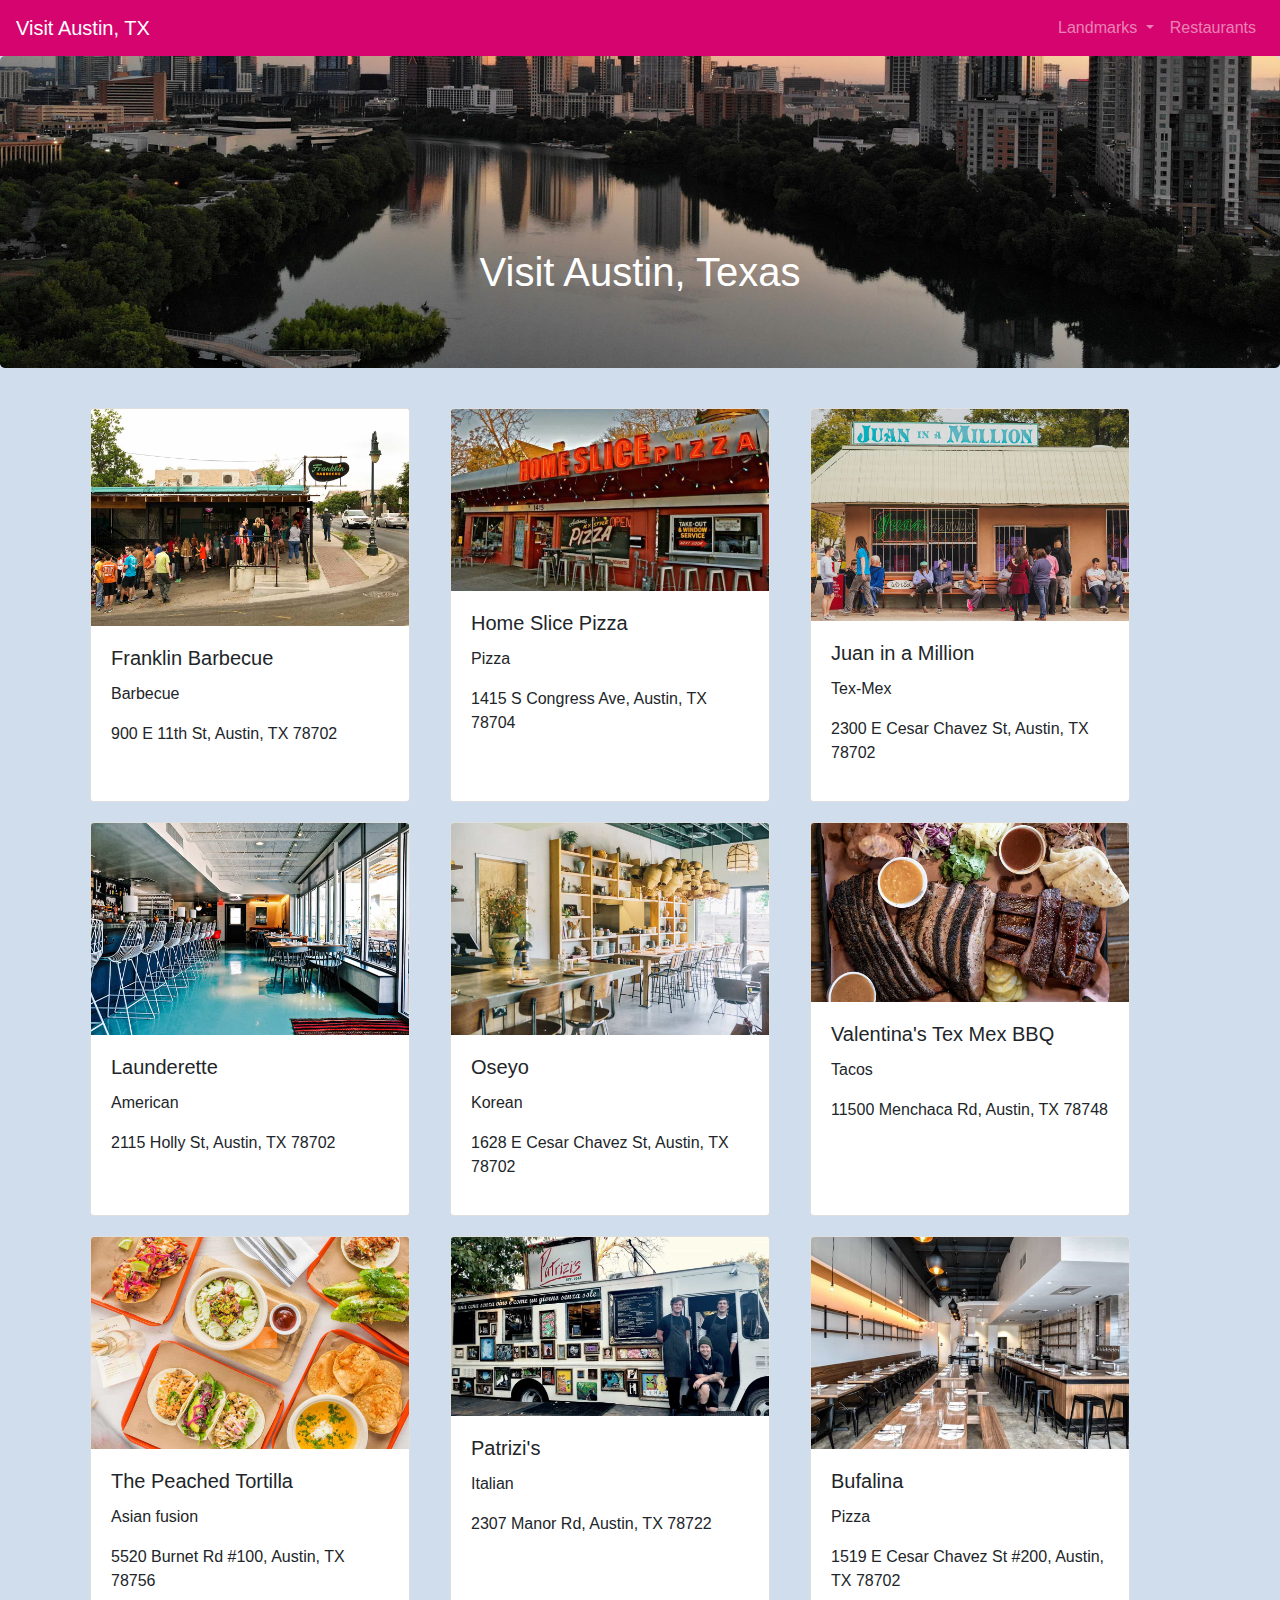
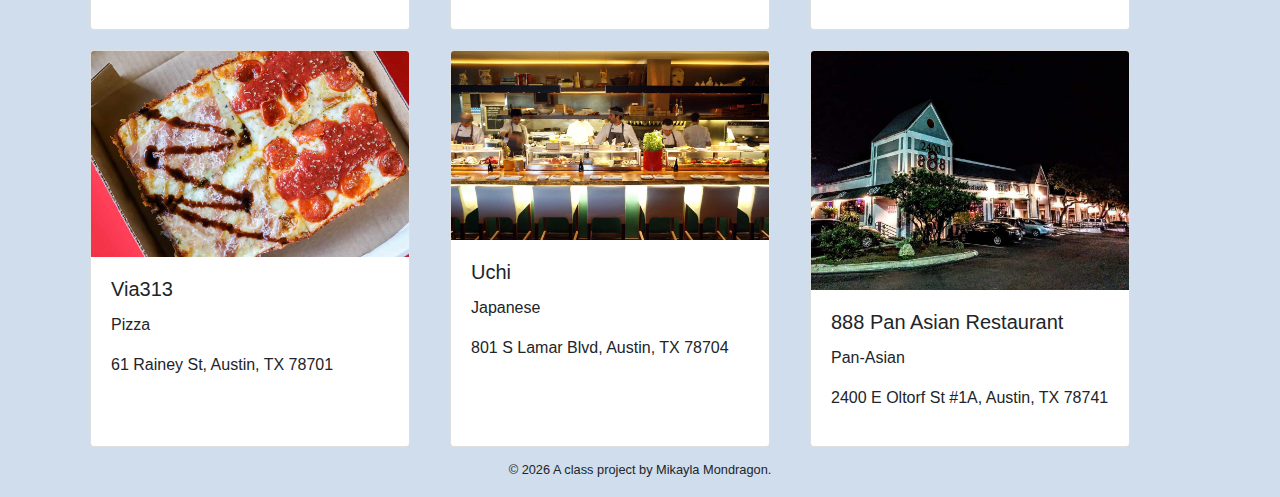
==== commit 6a8663a4: "adding css" ====
--- a/docs/restaurants.html
+++ b/docs/restaurants.html
@@ -46,7 +46,7 @@
   <article class="container margin-style">
     <div class="row">
         
-          <div class="card mb-4 card-style">
+          <div class="card card-style">
             <img class="card-img-top" src="img/restaurants/franklin-bbq.jpg" alt="Card image cap">
             <div class="card-body">
               <h5 class="card-title">Franklin Barbecue</h5>
@@ -55,7 +55,7 @@
             </div>
           </div>
         
-          <div class="card mb-4 card-style">
+          <div class="card card-style">
             <img class="card-img-top" src="img/restaurants/homeslice-pizza.jpg" alt="Card image cap">
             <div class="card-body">
               <h5 class="card-title">Home Slice Pizza</h5>
@@ -64,7 +64,7 @@
             </div>
           </div>
         
-          <div class="card mb-4 card-style">
+          <div class="card card-style">
             <img class="card-img-top" src="img/restaurants/juan-in-a-million.jpg" alt="Card image cap">
             <div class="card-body">
               <h5 class="card-title">Juan in a Million</h5>
@@ -73,7 +73,7 @@
             </div>
           </div>
         
-          <div class="card mb-4 card-style">
+          <div class="card card-style">
             <img class="card-img-top" src="img/restaurants/launderette.jpg" alt="Card image cap">
             <div class="card-body">
               <h5 class="card-title">Launderette</h5>
@@ -82,7 +82,7 @@
             </div>
           </div>
         
-          <div class="card mb-4 card-style">
+          <div class="card card-style">
             <img class="card-img-top" src="img/restaurants/oseyo.jpg" alt="Card image cap">
             <div class="card-body">
               <h5 class="card-title">Oseyo</h5>
@@ -91,7 +91,7 @@
             </div>
           </div>
         
-          <div class="card mb-4 card-style">
+          <div class="card card-style">
             <img class="card-img-top" src="img/restaurants/valentinas.jpg" alt="Card image cap">
             <div class="card-body">
               <h5 class="card-title">Valentina&#39;s Tex Mex BBQ</h5>
@@ -100,7 +100,7 @@
             </div>
           </div>
         
-          <div class="card mb-4 card-style">
+          <div class="card card-style">
             <img class="card-img-top" src="img/restaurants/peached-tortilla.jpg" alt="Card image cap">
             <div class="card-body">
               <h5 class="card-title">The Peached Tortilla</h5>
@@ -109,7 +109,7 @@
             </div>
           </div>
         
-          <div class="card mb-4 card-style">
+          <div class="card card-style">
             <img class="card-img-top" src="img/restaurants/patrizis.jpg" alt="Card image cap">
             <div class="card-body">
               <h5 class="card-title">Patrizi&#39;s</h5>
@@ -118,7 +118,7 @@
             </div>
           </div>
         
-          <div class="card mb-4 card-style">
+          <div class="card card-style">
             <img class="card-img-top" src="img/restaurants/bufalina.jpg" alt="Card image cap">
             <div class="card-body">
               <h5 class="card-title">Bufalina</h5>
@@ -127,7 +127,7 @@
             </div>
           </div>
         
-          <div class="card mb-4 card-style">
+          <div class="card card-style">
             <img class="card-img-top" src="img/restaurants/via313.jpg" alt="Card image cap">
             <div class="card-body">
               <h5 class="card-title">Via313</h5>
@@ -136,7 +136,7 @@
             </div>
           </div>
         
-          <div class="card mb-4 card-style">
+          <div class="card card-style">
             <img class="card-img-top" src="img/restaurants/uchi.jpg" alt="Card image cap">
             <div class="card-body">
               <h5 class="card-title">Uchi</h5>
@@ -145,7 +145,7 @@
             </div>
           </div>
         
-          <div class="card mb-4 card-style">
+          <div class="card card-style">
             <img class="card-img-top" src="img/restaurants/888.jpg" alt="Card image cap">
             <div class="card-body">
               <h5 class="card-title">888 Pan Asian Restaurant</h5>
@@ -155,7 +155,7 @@
           </div>
         
       </ul>
-    </div>
+    </div> 
   </article>
 
 
--- a/docs/css/main.css
+++ b/docs/css/main.css
@@ -3,5 +3,5 @@
  * Copyright 2011-2021 The Bootstrap Authors
  * Copyright 2011-2021 Twitter, Inc.
  * Licensed under MIT (https://github.com/twbs/bootstrap/blob/main/LICENSE)
- */:root{--blue:#007bff;--indigo:#6610f2;--purple:#6f42c1;--pink:#e83e8c;--red:#dc3545;--orange:#fd7e14;--yellow:#ffc107;--green:#28a745;--teal:#20c997;--cyan:#17a2b8;--white:#fff;--gray:#6c757d;--gray-dark:#343a40;--primary:#d69998;--secondary:#40558c;--success:#28a745;--info:#17a2b8;--warning:#ffc107;--danger:#dc3545;--light:#f8f9fa;--dark:#343a40;--breakpoint-xs:0;--breakpoint-sm:576px;--breakpoint-md:768px;--breakpoint-lg:992px;--breakpoint-xl:1200px;--font-family-sans-serif:-apple-system,BlinkMacSystemFont,"Segoe UI",Roboto,"Helvetica Neue",Arial,"Noto Sans","Liberation Sans",sans-serif,"Apple Color Emoji","Segoe UI Emoji","Segoe UI Symbol","Noto Color Emoji";--font-family-monospace:SFMono-Regular,Menlo,Monaco,Consolas,"Liberation Mono","Courier New",monospace}*,:after,:before{box-sizing:border-box}html{font-family:sans-serif;line-height:1.15;-webkit-text-size-adjust:100%;-webkit-tap-highlight-color:rgba(0,0,0,0)}article,aside,figcaption,figure,footer,header,hgroup,main,nav,section{display:block}body{margin:0;font-family:-apple-system,BlinkMacSystemFont,Segoe UI,Roboto,Helvetica Neue,Arial,Noto Sans,Liberation Sans,sans-serif,Apple Color Emoji,Segoe UI Emoji,Segoe UI Symbol,Noto Color Emoji;font-size:1rem;font-weight:400;line-height:1.5;color:#212529;text-align:left;background-color:#40558c}[tabindex="-1"]:focus:not(:focus-visible){outline:0!important}hr{box-sizing:content-box;height:0;overflow:visible}h1,h2,h3,h4,h5,h6{margin-top:0;margin-bottom:.5rem}p{margin-top:0;margin-bottom:1rem}abbr[data-original-title],abbr[title]{text-decoration:underline;-webkit-text-decoration:underline dotted;-moz-text-decoration:underline dotted;text-decoration:underline dotted;cursor:help;border-bottom:0;-webkit-text-decoration-skip-ink:none;text-decoration-skip-ink:none}address{font-style:normal;line-height:inherit}address,dl,ol,ul{margin-bottom:1rem}dl,ol,ul{margin-top:0}ol ol,ol ul,ul ol,ul ul{margin-bottom:0}dt{font-weight:700}dd{margin-bottom:.5rem;margin-left:0}blockquote{margin:0 0 1rem}b,strong{font-weight:bolder}small{font-size:80%}sub,sup{position:relative;font-size:75%;line-height:0;vertical-align:baseline}sub{bottom:-.25em}sup{top:-.5em}a{color:#d69998;text-decoration:none;background-color:transparent}a:hover{color:#c06361;text-decoration:underline}a:not([href]):not([class]){color:inherit;text-decoration:none}a:not([href]):not([class]):hover{color:inherit;text-decoration:none}code,kbd,pre,samp{font-family:SFMono-Regular,Menlo,Monaco,Consolas,Liberation Mono,Courier New,monospace;font-size:1em}pre{margin-top:0;margin-bottom:1rem;overflow:auto;-ms-overflow-style:scrollbar}figure{margin:0 0 1rem}img{border-style:none}img,svg{vertical-align:middle}svg{overflow:hidden}table{border-collapse:collapse}caption{padding-top:.75rem;padding-bottom:.75rem;color:#6c757d;text-align:left;caption-side:bottom}th{text-align:inherit;text-align:-webkit-match-parent}label{display:inline-block;margin-bottom:.5rem}button{border-radius:0}button:focus:not(:focus-visible){outline:0}button,input,optgroup,select,textarea{margin:0;font-family:inherit;font-size:inherit;line-height:inherit}button,input{overflow:visible}button,select{text-transform:none}[role=button]{cursor:pointer}select{word-wrap:normal}[type=button],[type=reset],[type=submit],button{-webkit-appearance:button}[type=button]:not(:disabled),[type=reset]:not(:disabled),[type=submit]:not(:disabled),button:not(:disabled){cursor:pointer}[type=button]::-moz-focus-inner,[type=reset]::-moz-focus-inner,[type=submit]::-moz-focus-inner,button::-moz-focus-inner{padding:0;border-style:none}input[type=checkbox],input[type=radio]{box-sizing:border-box;padding:0}textarea{overflow:auto;resize:vertical}fieldset{min-width:0;padding:0;margin:0;border:0}legend{display:block;width:100%;max-width:100%;padding:0;margin-bottom:.5rem;font-size:1.5rem;line-height:inherit;color:inherit;white-space:normal}progress{vertical-align:baseline}[type=number]::-webkit-inner-spin-button,[type=number]::-webkit-outer-spin-button{height:auto}[type=search]{outline-offset:-2px;-webkit-appearance:none}[type=search]::-webkit-search-decoration{-webkit-appearance:none}::-webkit-file-upload-button{font:inherit;-webkit-appearance:button}output{display:inline-block}summary{display:list-item;cursor:pointer}template{display:none}[hidden]{display:none!important}.h1,.h2,.h3,.h4,.h5,.h6,h1,h2,h3,h4,h5,h6{margin-bottom:.5rem;font-weight:500;line-height:1.2}.h1,h1{font-size:2.5rem}.h2,h2{font-size:2rem}.h3,h3{font-size:1.75rem}.h4,h4{font-size:1.5rem}.h5,h5{font-size:1.25rem}.h6,h6{font-size:1rem}.lead{font-size:1.25rem;font-weight:300}.display-1{font-size:6rem}.display-1,.display-2{font-weight:300;line-height:1.2}.display-2{font-size:5.5rem}.display-3{font-size:4.5rem}.display-3,.display-4{font-weight:300;line-height:1.2}.display-4{font-size:3.5rem}hr{margin-top:1rem;margin-bottom:1rem;border:0;border-top:1px solid rgba(0,0,0,.1)}.small,small{font-size:80%;font-weight:400}.mark,mark{padding:.2em;background-color:#fcf8e3}.list-inline,.list-unstyled{padding-left:0;list-style:none}.list-inline-item{display:inline-block}.list-inline-item:not(:last-child){margin-right:.5rem}.initialism{font-size:90%;text-transform:uppercase}.blockquote{margin-bottom:1rem;font-size:1.25rem}.blockquote-footer{display:block;font-size:80%;color:#6c757d}.blockquote-footer:before{content:"\2014\00A0"}.img-fluid,.img-thumbnail{max-width:100%;height:auto}.img-thumbnail{padding:.25rem;background-color:#40558c;border:1px solid #dee2e6;border-radius:.25rem}.figure{display:inline-block}.figure-img{margin-bottom:.5rem;line-height:1}.figure-caption{font-size:90%;color:#6c757d}code{font-size:87.5%;color:#e83e8c;word-wrap:break-word}a>code{color:inherit}kbd{padding:.2rem .4rem;font-size:87.5%;color:#fff;background-color:#212529;border-radius:.2rem}kbd kbd{padding:0;font-size:100%;font-weight:700}pre{display:block;font-size:87.5%;color:#212529}pre code{font-size:inherit;color:inherit;word-break:normal}.pre-scrollable{max-height:340px;overflow-y:scroll}.container,.container-fluid,.container-lg,.container-md,.container-sm,.container-xl{width:100%;padding-right:15px;padding-left:15px;margin-right:auto;margin-left:auto}@media (min-width:576px){.container,.container-sm{max-width:540px}}@media (min-width:768px){.container,.container-md,.container-sm{max-width:720px}}@media (min-width:992px){.container,.container-lg,.container-md,.container-sm{max-width:960px}}@media (min-width:1200px){.container,.container-lg,.container-md,.container-sm,.container-xl{max-width:1140px}}.row{display:-webkit-flex;display:-ms-flexbox;display:flex;-webkit-flex-wrap:wrap;-ms-flex-wrap:wrap;flex-wrap:wrap;margin-right:-15px;margin-left:-15px}.no-gutters{margin-right:0;margin-left:0}.no-gutters>.col,.no-gutters>[class*=col-]{padding-right:0;padding-left:0}.col,.col-1,.col-2,.col-3,.col-4,.col-5,.col-6,.col-7,.col-8,.col-9,.col-10,.col-11,.col-12,.col-auto,.col-lg,.col-lg-1,.col-lg-2,.col-lg-3,.col-lg-4,.col-lg-5,.col-lg-6,.col-lg-7,.col-lg-8,.col-lg-9,.col-lg-10,.col-lg-11,.col-lg-12,.col-lg-auto,.col-md,.col-md-1,.col-md-2,.col-md-3,.col-md-4,.col-md-5,.col-md-6,.col-md-7,.col-md-8,.col-md-9,.col-md-10,.col-md-11,.col-md-12,.col-md-auto,.col-sm,.col-sm-1,.col-sm-2,.col-sm-3,.col-sm-4,.col-sm-5,.col-sm-6,.col-sm-7,.col-sm-8,.col-sm-9,.col-sm-10,.col-sm-11,.col-sm-12,.col-sm-auto,.col-xl,.col-xl-1,.col-xl-2,.col-xl-3,.col-xl-4,.col-xl-5,.col-xl-6,.col-xl-7,.col-xl-8,.col-xl-9,.col-xl-10,.col-xl-11,.col-xl-12,.col-xl-auto{position:relative;width:100%;padding-right:15px;padding-left:15px}.col{-webkit-flex-basis:0;-ms-flex-preferred-size:0;flex-basis:0;-webkit-flex-grow:1;-ms-flex-positive:1;flex-grow:1;max-width:100%}.row-cols-1>*{-webkit-flex:0 0 100%;-ms-flex:0 0 100%;flex:0 0 100%;max-width:100%}.row-cols-2>*{-webkit-flex:0 0 50%;-ms-flex:0 0 50%;flex:0 0 50%;max-width:50%}.row-cols-3>*{-webkit-flex:0 0 33.33333%;-ms-flex:0 0 33.33333%;flex:0 0 33.33333%;max-width:33.33333%}.row-cols-4>*{-webkit-flex:0 0 25%;-ms-flex:0 0 25%;flex:0 0 25%;max-width:25%}.row-cols-5>*{-webkit-flex:0 0 20%;-ms-flex:0 0 20%;flex:0 0 20%;max-width:20%}.row-cols-6>*{-webkit-flex:0 0 16.66667%;-ms-flex:0 0 16.66667%;flex:0 0 16.66667%;max-width:16.66667%}.col-auto{-webkit-flex:0 0 auto;-ms-flex:0 0 auto;flex:0 0 auto;width:auto;max-width:100%}.col-1{-webkit-flex:0 0 8.33333%;-ms-flex:0 0 8.33333%;flex:0 0 8.33333%;max-width:8.33333%}.col-2{-webkit-flex:0 0 16.66667%;-ms-flex:0 0 16.66667%;flex:0 0 16.66667%;max-width:16.66667%}.col-3{-webkit-flex:0 0 25%;-ms-flex:0 0 25%;flex:0 0 25%;max-width:25%}.col-4{-webkit-flex:0 0 33.33333%;-ms-flex:0 0 33.33333%;flex:0 0 33.33333%;max-width:33.33333%}.col-5{-webkit-flex:0 0 41.66667%;-ms-flex:0 0 41.66667%;flex:0 0 41.66667%;max-width:41.66667%}.col-6{-webkit-flex:0 0 50%;-ms-flex:0 0 50%;flex:0 0 50%;max-width:50%}.col-7{-webkit-flex:0 0 58.33333%;-ms-flex:0 0 58.33333%;flex:0 0 58.33333%;max-width:58.33333%}.col-8{-webkit-flex:0 0 66.66667%;-ms-flex:0 0 66.66667%;flex:0 0 66.66667%;max-width:66.66667%}.col-9{-webkit-flex:0 0 75%;-ms-flex:0 0 75%;flex:0 0 75%;max-width:75%}.col-10{-webkit-flex:0 0 83.33333%;-ms-flex:0 0 83.33333%;flex:0 0 83.33333%;max-width:83.33333%}.col-11{-webkit-flex:0 0 91.66667%;-ms-flex:0 0 91.66667%;flex:0 0 91.66667%;max-width:91.66667%}.col-12{-webkit-flex:0 0 100%;-ms-flex:0 0 100%;flex:0 0 100%;max-width:100%}.order-first{-webkit-order:-1;-ms-flex-order:-1;order:-1}.order-last{-webkit-order:13;-ms-flex-order:13;order:13}.order-0{-webkit-order:0;-ms-flex-order:0;order:0}.order-1{-webkit-order:1;-ms-flex-order:1;order:1}.order-2{-webkit-order:2;-ms-flex-order:2;order:2}.order-3{-webkit-order:3;-ms-flex-order:3;order:3}.order-4{-webkit-order:4;-ms-flex-order:4;order:4}.order-5{-webkit-order:5;-ms-flex-order:5;order:5}.order-6{-webkit-order:6;-ms-flex-order:6;order:6}.order-7{-webkit-order:7;-ms-flex-order:7;order:7}.order-8{-webkit-order:8;-ms-flex-order:8;order:8}.order-9{-webkit-order:9;-ms-flex-order:9;order:9}.order-10{-webkit-order:10;-ms-flex-order:10;order:10}.order-11{-webkit-order:11;-ms-flex-order:11;order:11}.order-12{-webkit-order:12;-ms-flex-order:12;order:12}.offset-1{margin-left:8.33333%}.offset-2{margin-left:16.66667%}.offset-3{margin-left:25%}.offset-4{margin-left:33.33333%}.offset-5{margin-left:41.66667%}.offset-6{margin-left:50%}.offset-7{margin-left:58.33333%}.offset-8{margin-left:66.66667%}.offset-9{margin-left:75%}.offset-10{margin-left:83.33333%}.offset-11{margin-left:91.66667%}@media (min-width:576px){.col-sm{-webkit-flex-basis:0;-ms-flex-preferred-size:0;flex-basis:0;-webkit-flex-grow:1;-ms-flex-positive:1;flex-grow:1;max-width:100%}.row-cols-sm-1>*{-webkit-flex:0 0 100%;-ms-flex:0 0 100%;flex:0 0 100%;max-width:100%}.row-cols-sm-2>*{-webkit-flex:0 0 50%;-ms-flex:0 0 50%;flex:0 0 50%;max-width:50%}.row-cols-sm-3>*{-webkit-flex:0 0 33.33333%;-ms-flex:0 0 33.33333%;flex:0 0 33.33333%;max-width:33.33333%}.row-cols-sm-4>*{-webkit-flex:0 0 25%;-ms-flex:0 0 25%;flex:0 0 25%;max-width:25%}.row-cols-sm-5>*{-webkit-flex:0 0 20%;-ms-flex:0 0 20%;flex:0 0 20%;max-width:20%}.row-cols-sm-6>*{-webkit-flex:0 0 16.66667%;-ms-flex:0 0 16.66667%;flex:0 0 16.66667%;max-width:16.66667%}.col-sm-auto{-webkit-flex:0 0 auto;-ms-flex:0 0 auto;flex:0 0 auto;width:auto;max-width:100%}.col-sm-1{-webkit-flex:0 0 8.33333%;-ms-flex:0 0 8.33333%;flex:0 0 8.33333%;max-width:8.33333%}.col-sm-2{-webkit-flex:0 0 16.66667%;-ms-flex:0 0 16.66667%;flex:0 0 16.66667%;max-width:16.66667%}.col-sm-3{-webkit-flex:0 0 25%;-ms-flex:0 0 25%;flex:0 0 25%;max-width:25%}.col-sm-4{-webkit-flex:0 0 33.33333%;-ms-flex:0 0 33.33333%;flex:0 0 33.33333%;max-width:33.33333%}.col-sm-5{-webkit-flex:0 0 41.66667%;-ms-flex:0 0 41.66667%;flex:0 0 41.66667%;max-width:41.66667%}.col-sm-6{-webkit-flex:0 0 50%;-ms-flex:0 0 50%;flex:0 0 50%;max-width:50%}.col-sm-7{-webkit-flex:0 0 58.33333%;-ms-flex:0 0 58.33333%;flex:0 0 58.33333%;max-width:58.33333%}.col-sm-8{-webkit-flex:0 0 66.66667%;-ms-flex:0 0 66.66667%;flex:0 0 66.66667%;max-width:66.66667%}.col-sm-9{-webkit-flex:0 0 75%;-ms-flex:0 0 75%;flex:0 0 75%;max-width:75%}.col-sm-10{-webkit-flex:0 0 83.33333%;-ms-flex:0 0 83.33333%;flex:0 0 83.33333%;max-width:83.33333%}.col-sm-11{-webkit-flex:0 0 91.66667%;-ms-flex:0 0 91.66667%;flex:0 0 91.66667%;max-width:91.66667%}.col-sm-12{-webkit-flex:0 0 100%;-ms-flex:0 0 100%;flex:0 0 100%;max-width:100%}.order-sm-first{-webkit-order:-1;-ms-flex-order:-1;order:-1}.order-sm-last{-webkit-order:13;-ms-flex-order:13;order:13}.order-sm-0{-webkit-order:0;-ms-flex-order:0;order:0}.order-sm-1{-webkit-order:1;-ms-flex-order:1;order:1}.order-sm-2{-webkit-order:2;-ms-flex-order:2;order:2}.order-sm-3{-webkit-order:3;-ms-flex-order:3;order:3}.order-sm-4{-webkit-order:4;-ms-flex-order:4;order:4}.order-sm-5{-webkit-order:5;-ms-flex-order:5;order:5}.order-sm-6{-webkit-order:6;-ms-flex-order:6;order:6}.order-sm-7{-webkit-order:7;-ms-flex-order:7;order:7}.order-sm-8{-webkit-order:8;-ms-flex-order:8;order:8}.order-sm-9{-webkit-order:9;-ms-flex-order:9;order:9}.order-sm-10{-webkit-order:10;-ms-flex-order:10;order:10}.order-sm-11{-webkit-order:11;-ms-flex-order:11;order:11}.order-sm-12{-webkit-order:12;-ms-flex-order:12;order:12}.offset-sm-0{margin-left:0}.offset-sm-1{margin-left:8.33333%}.offset-sm-2{margin-left:16.66667%}.offset-sm-3{margin-left:25%}.offset-sm-4{margin-left:33.33333%}.offset-sm-5{margin-left:41.66667%}.offset-sm-6{margin-left:50%}.offset-sm-7{margin-left:58.33333%}.offset-sm-8{margin-left:66.66667%}.offset-sm-9{margin-left:75%}.offset-sm-10{margin-left:83.33333%}.offset-sm-11{margin-left:91.66667%}}@media (min-width:768px){.col-md{-webkit-flex-basis:0;-ms-flex-preferred-size:0;flex-basis:0;-webkit-flex-grow:1;-ms-flex-positive:1;flex-grow:1;max-width:100%}.row-cols-md-1>*{-webkit-flex:0 0 100%;-ms-flex:0 0 100%;flex:0 0 100%;max-width:100%}.row-cols-md-2>*{-webkit-flex:0 0 50%;-ms-flex:0 0 50%;flex:0 0 50%;max-width:50%}.row-cols-md-3>*{-webkit-flex:0 0 33.33333%;-ms-flex:0 0 33.33333%;flex:0 0 33.33333%;max-width:33.33333%}.row-cols-md-4>*{-webkit-flex:0 0 25%;-ms-flex:0 0 25%;flex:0 0 25%;max-width:25%}.row-cols-md-5>*{-webkit-flex:0 0 20%;-ms-flex:0 0 20%;flex:0 0 20%;max-width:20%}.row-cols-md-6>*{-webkit-flex:0 0 16.66667%;-ms-flex:0 0 16.66667%;flex:0 0 16.66667%;max-width:16.66667%}.col-md-auto{-webkit-flex:0 0 auto;-ms-flex:0 0 auto;flex:0 0 auto;width:auto;max-width:100%}.col-md-1{-webkit-flex:0 0 8.33333%;-ms-flex:0 0 8.33333%;flex:0 0 8.33333%;max-width:8.33333%}.col-md-2{-webkit-flex:0 0 16.66667%;-ms-flex:0 0 16.66667%;flex:0 0 16.66667%;max-width:16.66667%}.col-md-3{-webkit-flex:0 0 25%;-ms-flex:0 0 25%;flex:0 0 25%;max-width:25%}.col-md-4{-webkit-flex:0 0 33.33333%;-ms-flex:0 0 33.33333%;flex:0 0 33.33333%;max-width:33.33333%}.col-md-5{-webkit-flex:0 0 41.66667%;-ms-flex:0 0 41.66667%;flex:0 0 41.66667%;max-width:41.66667%}.col-md-6{-webkit-flex:0 0 50%;-ms-flex:0 0 50%;flex:0 0 50%;max-width:50%}.col-md-7{-webkit-flex:0 0 58.33333%;-ms-flex:0 0 58.33333%;flex:0 0 58.33333%;max-width:58.33333%}.col-md-8{-webkit-flex:0 0 66.66667%;-ms-flex:0 0 66.66667%;flex:0 0 66.66667%;max-width:66.66667%}.col-md-9{-webkit-flex:0 0 75%;-ms-flex:0 0 75%;flex:0 0 75%;max-width:75%}.col-md-10{-webkit-flex:0 0 83.33333%;-ms-flex:0 0 83.33333%;flex:0 0 83.33333%;max-width:83.33333%}.col-md-11{-webkit-flex:0 0 91.66667%;-ms-flex:0 0 91.66667%;flex:0 0 91.66667%;max-width:91.66667%}.col-md-12{-webkit-flex:0 0 100%;-ms-flex:0 0 100%;flex:0 0 100%;max-width:100%}.order-md-first{-webkit-order:-1;-ms-flex-order:-1;order:-1}.order-md-last{-webkit-order:13;-ms-flex-order:13;order:13}.order-md-0{-webkit-order:0;-ms-flex-order:0;order:0}.order-md-1{-webkit-order:1;-ms-flex-order:1;order:1}.order-md-2{-webkit-order:2;-ms-flex-order:2;order:2}.order-md-3{-webkit-order:3;-ms-flex-order:3;order:3}.order-md-4{-webkit-order:4;-ms-flex-order:4;order:4}.order-md-5{-webkit-order:5;-ms-flex-order:5;order:5}.order-md-6{-webkit-order:6;-ms-flex-order:6;order:6}.order-md-7{-webkit-order:7;-ms-flex-order:7;order:7}.order-md-8{-webkit-order:8;-ms-flex-order:8;order:8}.order-md-9{-webkit-order:9;-ms-flex-order:9;order:9}.order-md-10{-webkit-order:10;-ms-flex-order:10;order:10}.order-md-11{-webkit-order:11;-ms-flex-order:11;order:11}.order-md-12{-webkit-order:12;-ms-flex-order:12;order:12}.offset-md-0{margin-left:0}.offset-md-1{margin-left:8.33333%}.offset-md-2{margin-left:16.66667%}.offset-md-3{margin-left:25%}.offset-md-4{margin-left:33.33333%}.offset-md-5{margin-left:41.66667%}.offset-md-6{margin-left:50%}.offset-md-7{margin-left:58.33333%}.offset-md-8{margin-left:66.66667%}.offset-md-9{margin-left:75%}.offset-md-10{margin-left:83.33333%}.offset-md-11{margin-left:91.66667%}}@media (min-width:992px){.col-lg{-webkit-flex-basis:0;-ms-flex-preferred-size:0;flex-basis:0;-webkit-flex-grow:1;-ms-flex-positive:1;flex-grow:1;max-width:100%}.row-cols-lg-1>*{-webkit-flex:0 0 100%;-ms-flex:0 0 100%;flex:0 0 100%;max-width:100%}.row-cols-lg-2>*{-webkit-flex:0 0 50%;-ms-flex:0 0 50%;flex:0 0 50%;max-width:50%}.row-cols-lg-3>*{-webkit-flex:0 0 33.33333%;-ms-flex:0 0 33.33333%;flex:0 0 33.33333%;max-width:33.33333%}.row-cols-lg-4>*{-webkit-flex:0 0 25%;-ms-flex:0 0 25%;flex:0 0 25%;max-width:25%}.row-cols-lg-5>*{-webkit-flex:0 0 20%;-ms-flex:0 0 20%;flex:0 0 20%;max-width:20%}.row-cols-lg-6>*{-webkit-flex:0 0 16.66667%;-ms-flex:0 0 16.66667%;flex:0 0 16.66667%;max-width:16.66667%}.col-lg-auto{-webkit-flex:0 0 auto;-ms-flex:0 0 auto;flex:0 0 auto;width:auto;max-width:100%}.col-lg-1{-webkit-flex:0 0 8.33333%;-ms-flex:0 0 8.33333%;flex:0 0 8.33333%;max-width:8.33333%}.col-lg-2{-webkit-flex:0 0 16.66667%;-ms-flex:0 0 16.66667%;flex:0 0 16.66667%;max-width:16.66667%}.col-lg-3{-webkit-flex:0 0 25%;-ms-flex:0 0 25%;flex:0 0 25%;max-width:25%}.col-lg-4{-webkit-flex:0 0 33.33333%;-ms-flex:0 0 33.33333%;flex:0 0 33.33333%;max-width:33.33333%}.col-lg-5{-webkit-flex:0 0 41.66667%;-ms-flex:0 0 41.66667%;flex:0 0 41.66667%;max-width:41.66667%}.col-lg-6{-webkit-flex:0 0 50%;-ms-flex:0 0 50%;flex:0 0 50%;max-width:50%}.col-lg-7{-webkit-flex:0 0 58.33333%;-ms-flex:0 0 58.33333%;flex:0 0 58.33333%;max-width:58.33333%}.col-lg-8{-webkit-flex:0 0 66.66667%;-ms-flex:0 0 66.66667%;flex:0 0 66.66667%;max-width:66.66667%}.col-lg-9{-webkit-flex:0 0 75%;-ms-flex:0 0 75%;flex:0 0 75%;max-width:75%}.col-lg-10{-webkit-flex:0 0 83.33333%;-ms-flex:0 0 83.33333%;flex:0 0 83.33333%;max-width:83.33333%}.col-lg-11{-webkit-flex:0 0 91.66667%;-ms-flex:0 0 91.66667%;flex:0 0 91.66667%;max-width:91.66667%}.col-lg-12{-webkit-flex:0 0 100%;-ms-flex:0 0 100%;flex:0 0 100%;max-width:100%}.order-lg-first{-webkit-order:-1;-ms-flex-order:-1;order:-1}.order-lg-last{-webkit-order:13;-ms-flex-order:13;order:13}.order-lg-0{-webkit-order:0;-ms-flex-order:0;order:0}.order-lg-1{-webkit-order:1;-ms-flex-order:1;order:1}.order-lg-2{-webkit-order:2;-ms-flex-order:2;order:2}.order-lg-3{-webkit-order:3;-ms-flex-order:3;order:3}.order-lg-4{-webkit-order:4;-ms-flex-order:4;order:4}.order-lg-5{-webkit-order:5;-ms-flex-order:5;order:5}.order-lg-6{-webkit-order:6;-ms-flex-order:6;order:6}.order-lg-7{-webkit-order:7;-ms-flex-order:7;order:7}.order-lg-8{-webkit-order:8;-ms-flex-order:8;order:8}.order-lg-9{-webkit-order:9;-ms-flex-order:9;order:9}.order-lg-10{-webkit-order:10;-ms-flex-order:10;order:10}.order-lg-11{-webkit-order:11;-ms-flex-order:11;order:11}.order-lg-12{-webkit-order:12;-ms-flex-order:12;order:12}.offset-lg-0{margin-left:0}.offset-lg-1{margin-left:8.33333%}.offset-lg-2{margin-left:16.66667%}.offset-lg-3{margin-left:25%}.offset-lg-4{margin-left:33.33333%}.offset-lg-5{margin-left:41.66667%}.offset-lg-6{margin-left:50%}.offset-lg-7{margin-left:58.33333%}.offset-lg-8{margin-left:66.66667%}.offset-lg-9{margin-left:75%}.offset-lg-10{margin-left:83.33333%}.offset-lg-11{margin-left:91.66667%}}@media (min-width:1200px){.col-xl{-webkit-flex-basis:0;-ms-flex-preferred-size:0;flex-basis:0;-webkit-flex-grow:1;-ms-flex-positive:1;flex-grow:1;max-width:100%}.row-cols-xl-1>*{-webkit-flex:0 0 100%;-ms-flex:0 0 100%;flex:0 0 100%;max-width:100%}.row-cols-xl-2>*{-webkit-flex:0 0 50%;-ms-flex:0 0 50%;flex:0 0 50%;max-width:50%}.row-cols-xl-3>*{-webkit-flex:0 0 33.33333%;-ms-flex:0 0 33.33333%;flex:0 0 33.33333%;max-width:33.33333%}.row-cols-xl-4>*{-webkit-flex:0 0 25%;-ms-flex:0 0 25%;flex:0 0 25%;max-width:25%}.row-cols-xl-5>*{-webkit-flex:0 0 20%;-ms-flex:0 0 20%;flex:0 0 20%;max-width:20%}.row-cols-xl-6>*{-webkit-flex:0 0 16.66667%;-ms-flex:0 0 16.66667%;flex:0 0 16.66667%;max-width:16.66667%}.col-xl-auto{-webkit-flex:0 0 auto;-ms-flex:0 0 auto;flex:0 0 auto;width:auto;max-width:100%}.col-xl-1{-webkit-flex:0 0 8.33333%;-ms-flex:0 0 8.33333%;flex:0 0 8.33333%;max-width:8.33333%}.col-xl-2{-webkit-flex:0 0 16.66667%;-ms-flex:0 0 16.66667%;flex:0 0 16.66667%;max-width:16.66667%}.col-xl-3{-webkit-flex:0 0 25%;-ms-flex:0 0 25%;flex:0 0 25%;max-width:25%}.col-xl-4{-webkit-flex:0 0 33.33333%;-ms-flex:0 0 33.33333%;flex:0 0 33.33333%;max-width:33.33333%}.col-xl-5{-webkit-flex:0 0 41.66667%;-ms-flex:0 0 41.66667%;flex:0 0 41.66667%;max-width:41.66667%}.col-xl-6{-webkit-flex:0 0 50%;-ms-flex:0 0 50%;flex:0 0 50%;max-width:50%}.col-xl-7{-webkit-flex:0 0 58.33333%;-ms-flex:0 0 58.33333%;flex:0 0 58.33333%;max-width:58.33333%}.col-xl-8{-webkit-flex:0 0 66.66667%;-ms-flex:0 0 66.66667%;flex:0 0 66.66667%;max-width:66.66667%}.col-xl-9{-webkit-flex:0 0 75%;-ms-flex:0 0 75%;flex:0 0 75%;max-width:75%}.col-xl-10{-webkit-flex:0 0 83.33333%;-ms-flex:0 0 83.33333%;flex:0 0 83.33333%;max-width:83.33333%}.col-xl-11{-webkit-flex:0 0 91.66667%;-ms-flex:0 0 91.66667%;flex:0 0 91.66667%;max-width:91.66667%}.col-xl-12{-webkit-flex:0 0 100%;-ms-flex:0 0 100%;flex:0 0 100%;max-width:100%}.order-xl-first{-webkit-order:-1;-ms-flex-order:-1;order:-1}.order-xl-last{-webkit-order:13;-ms-flex-order:13;order:13}.order-xl-0{-webkit-order:0;-ms-flex-order:0;order:0}.order-xl-1{-webkit-order:1;-ms-flex-order:1;order:1}.order-xl-2{-webkit-order:2;-ms-flex-order:2;order:2}.order-xl-3{-webkit-order:3;-ms-flex-order:3;order:3}.order-xl-4{-webkit-order:4;-ms-flex-order:4;order:4}.order-xl-5{-webkit-order:5;-ms-flex-order:5;order:5}.order-xl-6{-webkit-order:6;-ms-flex-order:6;order:6}.order-xl-7{-webkit-order:7;-ms-flex-order:7;order:7}.order-xl-8{-webkit-order:8;-ms-flex-order:8;order:8}.order-xl-9{-webkit-order:9;-ms-flex-order:9;order:9}.order-xl-10{-webkit-order:10;-ms-flex-order:10;order:10}.order-xl-11{-webkit-order:11;-ms-flex-order:11;order:11}.order-xl-12{-webkit-order:12;-ms-flex-order:12;order:12}.offset-xl-0{margin-left:0}.offset-xl-1{margin-left:8.33333%}.offset-xl-2{margin-left:16.66667%}.offset-xl-3{margin-left:25%}.offset-xl-4{margin-left:33.33333%}.offset-xl-5{margin-left:41.66667%}.offset-xl-6{margin-left:50%}.offset-xl-7{margin-left:58.33333%}.offset-xl-8{margin-left:66.66667%}.offset-xl-9{margin-left:75%}.offset-xl-10{margin-left:83.33333%}.offset-xl-11{margin-left:91.66667%}}.table{width:100%;margin-bottom:1rem;color:#212529}.table td,.table th{padding:.75rem;vertical-align:top;border-top:1px solid #dee2e6}.table thead th{vertical-align:bottom;border-bottom:2px solid #dee2e6}.table tbody+tbody{border-top:2px solid #dee2e6}.table-sm td,.table-sm th{padding:.3rem}.table-bordered,.table-bordered td,.table-bordered th{border:1px solid #dee2e6}.table-bordered thead td,.table-bordered thead th{border-bottom-width:2px}.table-borderless tbody+tbody,.table-borderless td,.table-borderless th,.table-borderless thead th{border:0}.table-striped tbody tr:nth-of-type(odd){background-color:rgba(0,0,0,.05)}.table-hover tbody tr:hover{color:#212529;background-color:rgba(0,0,0,.075)}.table-primary,.table-primary>td,.table-primary>th{background-color:#f4e2e2}.table-primary tbody+tbody,.table-primary td,.table-primary th,.table-primary thead th{border-color:#eacac9}.table-hover .table-primary:hover{background-color:#edd0d0}.table-hover .table-primary:hover>td,.table-hover .table-primary:hover>th{background-color:#edd0d0}.table-secondary,.table-secondary>td,.table-secondary>th{background-color:#cacfdf}.table-secondary tbody+tbody,.table-secondary td,.table-secondary th,.table-secondary thead th{border-color:#9ca7c3}.table-hover .table-secondary:hover{background-color:#bac1d5}.table-hover .table-secondary:hover>td,.table-hover .table-secondary:hover>th{background-color:#bac1d5}.table-success,.table-success>td,.table-success>th{background-color:#c3e6cb}.table-success tbody+tbody,.table-success td,.table-success th,.table-success thead th{border-color:#8fd19e}.table-hover .table-success:hover{background-color:#b1dfbb}.table-hover .table-success:hover>td,.table-hover .table-success:hover>th{background-color:#b1dfbb}.table-info,.table-info>td,.table-info>th{background-color:#bee5eb}.table-info tbody+tbody,.table-info td,.table-info th,.table-info thead th{border-color:#86cfda}.table-hover .table-info:hover{background-color:#abdde5}.table-hover .table-info:hover>td,.table-hover .table-info:hover>th{background-color:#abdde5}.table-warning,.table-warning>td,.table-warning>th{background-color:#ffeeba}.table-warning tbody+tbody,.table-warning td,.table-warning th,.table-warning thead th{border-color:#ffdf7e}.table-hover .table-warning:hover{background-color:#ffe8a1}.table-hover .table-warning:hover>td,.table-hover .table-warning:hover>th{background-color:#ffe8a1}.table-danger,.table-danger>td,.table-danger>th{background-color:#f5c6cb}.table-danger tbody+tbody,.table-danger td,.table-danger th,.table-danger thead th{border-color:#ed969e}.table-hover .table-danger:hover{background-color:#f1b0b7}.table-hover .table-danger:hover>td,.table-hover .table-danger:hover>th{background-color:#f1b0b7}.table-light,.table-light>td,.table-light>th{background-color:#fdfdfe}.table-light tbody+tbody,.table-light td,.table-light th,.table-light thead th{border-color:#fbfcfc}.table-hover .table-light:hover{background-color:#ececf6}.table-hover .table-light:hover>td,.table-hover .table-light:hover>th{background-color:#ececf6}.table-dark,.table-dark>td,.table-dark>th{background-color:#c6c8ca}.table-dark tbody+tbody,.table-dark td,.table-dark th,.table-dark thead th{border-color:#95999c}.table-hover .table-dark:hover{background-color:#b9bbbe}.table-hover .table-dark:hover>td,.table-hover .table-dark:hover>th{background-color:#b9bbbe}.table-active,.table-active>td,.table-active>th{background-color:rgba(0,0,0,.075)}.table-hover .table-active:hover{background-color:rgba(0,0,0,.075)}.table-hover .table-active:hover>td,.table-hover .table-active:hover>th{background-color:rgba(0,0,0,.075)}.table .thead-dark th{color:#fff;background-color:#343a40;border-color:#454d55}.table .thead-light th{color:#495057;background-color:#e9ecef;border-color:#dee2e6}.table-dark{color:#fff;background-color:#343a40}.table-dark td,.table-dark th,.table-dark thead th{border-color:#454d55}.table-dark.table-bordered{border:0}.table-dark.table-striped tbody tr:nth-of-type(odd){background-color:hsla(0,0%,100%,.05)}.table-dark.table-hover tbody tr:hover{color:#fff;background-color:hsla(0,0%,100%,.075)}@media (max-width:575.98px){.table-responsive-sm{display:block;width:100%;overflow-x:auto;-webkit-overflow-scrolling:touch}.table-responsive-sm>.table-bordered{border:0}}@media (max-width:767.98px){.table-responsive-md{display:block;width:100%;overflow-x:auto;-webkit-overflow-scrolling:touch}.table-responsive-md>.table-bordered{border:0}}@media (max-width:991.98px){.table-responsive-lg{display:block;width:100%;overflow-x:auto;-webkit-overflow-scrolling:touch}.table-responsive-lg>.table-bordered{border:0}}@media (max-width:1199.98px){.table-responsive-xl{display:block;width:100%;overflow-x:auto;-webkit-overflow-scrolling:touch}.table-responsive-xl>.table-bordered{border:0}}.table-responsive{display:block;width:100%;overflow-x:auto;-webkit-overflow-scrolling:touch}.table-responsive>.table-bordered{border:0}.form-control{display:block;width:100%;height:calc(1.5em + .75rem + 2px);padding:.375rem .75rem;font-size:1rem;font-weight:400;line-height:1.5;color:#495057;background-color:#fff;background-clip:padding-box;border:1px solid #ced4da;border-radius:.25rem;transition:border-color .15s ease-in-out,box-shadow .15s ease-in-out}@media (prefers-reduced-motion:reduce){.form-control{transition:none}}.form-control::-ms-expand{background-color:transparent;border:0}.form-control:-moz-focusring{color:transparent;text-shadow:0 0 0 #495057}.form-control:focus{color:#495057;background-color:#fff;border-color:#faf3f3;outline:0;box-shadow:0 0 0 .2rem rgba(214,153,152,.25)}.form-control::-webkit-input-placeholder{color:#6c757d;opacity:1}.form-control::-moz-placeholder{color:#6c757d;opacity:1}.form-control:-ms-input-placeholder{color:#6c757d;opacity:1}.form-control::-ms-input-placeholder{color:#6c757d;opacity:1}.form-control::placeholder{color:#6c757d;opacity:1}.form-control:disabled,.form-control[readonly]{background-color:#e9ecef;opacity:1}input[type=date].form-control,input[type=datetime-local].form-control,input[type=month].form-control,input[type=time].form-control{-webkit-appearance:none;-moz-appearance:none;appearance:none}select.form-control:focus::-ms-value{color:#495057;background-color:#fff}.form-control-file,.form-control-range{display:block;width:100%}.col-form-label{padding-top:calc(.375rem + 1px);padding-bottom:calc(.375rem + 1px);margin-bottom:0;font-size:inherit;line-height:1.5}.col-form-label-lg{padding-top:calc(.5rem + 1px);padding-bottom:calc(.5rem + 1px);font-size:1.25rem;line-height:1.5}.col-form-label-sm{padding-top:calc(.25rem + 1px);padding-bottom:calc(.25rem + 1px);font-size:.875rem;line-height:1.5}.form-control-plaintext{display:block;width:100%;padding:.375rem 0;margin-bottom:0;font-size:1rem;line-height:1.5;color:#212529;background-color:transparent;border:solid transparent;border-width:1px 0}.form-control-plaintext.form-control-lg,.form-control-plaintext.form-control-sm{padding-right:0;padding-left:0}.form-control-sm{height:calc(1.5em + .5rem + 2px);padding:.25rem .5rem;font-size:.875rem;line-height:1.5;border-radius:.2rem}.form-control-lg{height:calc(1.5em + 1rem + 2px);padding:.5rem 1rem;font-size:1.25rem;line-height:1.5;border-radius:.3rem}select.form-control[multiple],select.form-control[size]{height:auto}textarea.form-control{height:auto}.form-group{margin-bottom:1rem}.form-text{display:block;margin-top:.25rem}.form-row{display:-webkit-flex;display:-ms-flexbox;display:flex;-webkit-flex-wrap:wrap;-ms-flex-wrap:wrap;flex-wrap:wrap;margin-right:-5px;margin-left:-5px}.form-row>.col,.form-row>[class*=col-]{padding-right:5px;padding-left:5px}.form-check{position:relative;display:block;padding-left:1.25rem}.form-check-input{position:absolute;margin-top:.3rem;margin-left:-1.25rem}.form-check-input:disabled~.form-check-label,.form-check-input[disabled]~.form-check-label{color:#6c757d}.form-check-label{margin-bottom:0}.form-check-inline{display:-webkit-inline-flex;display:-ms-inline-flexbox;display:inline-flex;-webkit-align-items:center;-ms-flex-align:center;align-items:center;padding-left:0;margin-right:.75rem}.form-check-inline .form-check-input{position:static;margin-top:0;margin-right:.3125rem;margin-left:0}.valid-feedback{display:none;width:100%;margin-top:.25rem;font-size:80%;color:#28a745}.valid-tooltip{position:absolute;top:100%;left:0;z-index:5;display:none;max-width:100%;padding:.25rem .5rem;margin-top:.1rem;font-size:.875rem;line-height:1.5;color:#fff;background-color:rgba(40,167,69,.9);border-radius:.25rem}.form-row>.col>.valid-tooltip,.form-row>[class*=col-]>.valid-tooltip{left:5px}.is-valid~.valid-feedback,.is-valid~.valid-tooltip,.was-validated :valid~.valid-feedback,.was-validated :valid~.valid-tooltip{display:block}.form-control.is-valid,.was-validated .form-control:valid{border-color:#28a745;padding-right:calc(1.5em + .75rem);background-image:url("data:image/svg+xml;charset=utf-8,%3Csvg xmlns='http://www.w3.org/2000/svg' width='8' height='8'%3E%3Cpath fill='%2328a745' d='M2.3 6.73L.6 4.53c-.4-1.04.46-1.4 1.1-.8l1.1 1.4 3.4-3.8c.6-.63 1.6-.27 1.2.7l-4 4.6c-.43.5-.8.4-1.1.1z'/%3E%3C/svg%3E");background-repeat:no-repeat;background-position:right calc(.375em + .1875rem) center;background-size:calc(.75em + .375rem) calc(.75em + .375rem)}.form-control.is-valid:focus,.was-validated .form-control:valid:focus{border-color:#28a745;box-shadow:0 0 0 .2rem rgba(40,167,69,.25)}.was-validated textarea.form-control:valid,textarea.form-control.is-valid{padding-right:calc(1.5em + .75rem);background-position:top calc(.375em + .1875rem) right calc(.375em + .1875rem)}.custom-select.is-valid,.was-validated .custom-select:valid{border-color:#28a745;padding-right:calc(.75em + 2.3125rem);background:url("data:image/svg+xml;charset=utf-8,%3Csvg xmlns='http://www.w3.org/2000/svg' width='4' height='5'%3E%3Cpath fill='%23343a40' d='M2 0L0 2h4zm0 5L0 3h4z'/%3E%3C/svg%3E") right .75rem center/8px 10px no-repeat,#fff url("data:image/svg+xml;charset=utf-8,%3Csvg xmlns='http://www.w3.org/2000/svg' width='8' height='8'%3E%3Cpath fill='%2328a745' d='M2.3 6.73L.6 4.53c-.4-1.04.46-1.4 1.1-.8l1.1 1.4 3.4-3.8c.6-.63 1.6-.27 1.2.7l-4 4.6c-.43.5-.8.4-1.1.1z'/%3E%3C/svg%3E") center right 1.75rem/calc(.75em + .375rem) calc(.75em + .375rem) no-repeat}.custom-select.is-valid:focus,.was-validated .custom-select:valid:focus{border-color:#28a745;box-shadow:0 0 0 .2rem rgba(40,167,69,.25)}.form-check-input.is-valid~.form-check-label,.was-validated .form-check-input:valid~.form-check-label{color:#28a745}.form-check-input.is-valid~.valid-feedback,.form-check-input.is-valid~.valid-tooltip,.was-validated .form-check-input:valid~.valid-feedback,.was-validated .form-check-input:valid~.valid-tooltip{display:block}.custom-control-input.is-valid~.custom-control-label,.was-validated .custom-control-input:valid~.custom-control-label{color:#28a745}.custom-control-input.is-valid~.custom-control-label:before,.was-validated .custom-control-input:valid~.custom-control-label:before{border-color:#28a745}.custom-control-input.is-valid:checked~.custom-control-label:before,.was-validated .custom-control-input:valid:checked~.custom-control-label:before{border-color:#34ce57;background-color:#34ce57}.custom-control-input.is-valid:focus~.custom-control-label:before,.was-validated .custom-control-input:valid:focus~.custom-control-label:before{box-shadow:0 0 0 .2rem rgba(40,167,69,.25)}.custom-control-input.is-valid:focus:not(:checked)~.custom-control-label:before,.was-validated .custom-control-input:valid:focus:not(:checked)~.custom-control-label:before{border-color:#28a745}.custom-file-input.is-valid~.custom-file-label,.was-validated .custom-file-input:valid~.custom-file-label{border-color:#28a745}.custom-file-input.is-valid:focus~.custom-file-label,.was-validated .custom-file-input:valid:focus~.custom-file-label{border-color:#28a745;box-shadow:0 0 0 .2rem rgba(40,167,69,.25)}.invalid-feedback{display:none;width:100%;margin-top:.25rem;font-size:80%;color:#dc3545}.invalid-tooltip{position:absolute;top:100%;left:0;z-index:5;display:none;max-width:100%;padding:.25rem .5rem;margin-top:.1rem;font-size:.875rem;line-height:1.5;color:#fff;background-color:rgba(220,53,69,.9);border-radius:.25rem}.form-row>.col>.invalid-tooltip,.form-row>[class*=col-]>.invalid-tooltip{left:5px}.is-invalid~.invalid-feedback,.is-invalid~.invalid-tooltip,.was-validated :invalid~.invalid-feedback,.was-validated :invalid~.invalid-tooltip{display:block}.form-control.is-invalid,.was-validated .form-control:invalid{border-color:#dc3545;padding-right:calc(1.5em + .75rem);background-image:url("data:image/svg+xml;charset=utf-8,%3Csvg xmlns='http://www.w3.org/2000/svg' width='12' height='12' fill='none' stroke='%23dc3545'%3E%3Ccircle cx='6' cy='6' r='4.5'/%3E%3Cpath stroke-linejoin='round' d='M5.8 3.6h.4L6 6.5z'/%3E%3Ccircle cx='6' cy='8.2' r='.6' fill='%23dc3545' stroke='none'/%3E%3C/svg%3E");background-repeat:no-repeat;background-position:right calc(.375em + .1875rem) center;background-size:calc(.75em + .375rem) calc(.75em + .375rem)}.form-control.is-invalid:focus,.was-validated .form-control:invalid:focus{border-color:#dc3545;box-shadow:0 0 0 .2rem rgba(220,53,69,.25)}.was-validated textarea.form-control:invalid,textarea.form-control.is-invalid{padding-right:calc(1.5em + .75rem);background-position:top calc(.375em + .1875rem) right calc(.375em + .1875rem)}.custom-select.is-invalid,.was-validated .custom-select:invalid{border-color:#dc3545;padding-right:calc(.75em + 2.3125rem);background:url("data:image/svg+xml;charset=utf-8,%3Csvg xmlns='http://www.w3.org/2000/svg' width='4' height='5'%3E%3Cpath fill='%23343a40' d='M2 0L0 2h4zm0 5L0 3h4z'/%3E%3C/svg%3E") right .75rem center/8px 10px no-repeat,#fff url("data:image/svg+xml;charset=utf-8,%3Csvg xmlns='http://www.w3.org/2000/svg' width='12' height='12' fill='none' stroke='%23dc3545'%3E%3Ccircle cx='6' cy='6' r='4.5'/%3E%3Cpath stroke-linejoin='round' d='M5.8 3.6h.4L6 6.5z'/%3E%3Ccircle cx='6' cy='8.2' r='.6' fill='%23dc3545' stroke='none'/%3E%3C/svg%3E") center right 1.75rem/calc(.75em + .375rem) calc(.75em + .375rem) no-repeat}.custom-select.is-invalid:focus,.was-validated .custom-select:invalid:focus{border-color:#dc3545;box-shadow:0 0 0 .2rem rgba(220,53,69,.25)}.form-check-input.is-invalid~.form-check-label,.was-validated .form-check-input:invalid~.form-check-label{color:#dc3545}.form-check-input.is-invalid~.invalid-feedback,.form-check-input.is-invalid~.invalid-tooltip,.was-validated .form-check-input:invalid~.invalid-feedback,.was-validated .form-check-input:invalid~.invalid-tooltip{display:block}.custom-control-input.is-invalid~.custom-control-label,.was-validated .custom-control-input:invalid~.custom-control-label{color:#dc3545}.custom-control-input.is-invalid~.custom-control-label:before,.was-validated .custom-control-input:invalid~.custom-control-label:before{border-color:#dc3545}.custom-control-input.is-invalid:checked~.custom-control-label:before,.was-validated .custom-control-input:invalid:checked~.custom-control-label:before{border-color:#e4606d;background-color:#e4606d}.custom-control-input.is-invalid:focus~.custom-control-label:before,.was-validated .custom-control-input:invalid:focus~.custom-control-label:before{box-shadow:0 0 0 .2rem rgba(220,53,69,.25)}.custom-control-input.is-invalid:focus:not(:checked)~.custom-control-label:before,.was-validated .custom-control-input:invalid:focus:not(:checked)~.custom-control-label:before{border-color:#dc3545}.custom-file-input.is-invalid~.custom-file-label,.was-validated .custom-file-input:invalid~.custom-file-label{border-color:#dc3545}.custom-file-input.is-invalid:focus~.custom-file-label,.was-validated .custom-file-input:invalid:focus~.custom-file-label{border-color:#dc3545;box-shadow:0 0 0 .2rem rgba(220,53,69,.25)}.form-inline{display:-webkit-flex;display:-ms-flexbox;display:flex;-webkit-flex-flow:row wrap;-ms-flex-flow:row wrap;flex-flow:row wrap;-webkit-align-items:center;-ms-flex-align:center;align-items:center}.form-inline .form-check{width:100%}@media (min-width:576px){.form-inline label{-ms-flex-align:center;-webkit-justify-content:center;-ms-flex-pack:center;justify-content:center}.form-inline .form-group,.form-inline label{display:-webkit-flex;display:-ms-flexbox;display:flex;-webkit-align-items:center;align-items:center;margin-bottom:0}.form-inline .form-group{-webkit-flex:0 0 auto;-ms-flex:0 0 auto;flex:0 0 auto;-webkit-flex-flow:row wrap;-ms-flex-flow:row wrap;flex-flow:row wrap;-ms-flex-align:center}.form-inline .form-control{display:inline-block;width:auto;vertical-align:middle}.form-inline .form-control-plaintext{display:inline-block}.form-inline .custom-select,.form-inline .input-group{width:auto}.form-inline .form-check{display:-webkit-flex;display:-ms-flexbox;display:flex;-webkit-align-items:center;-ms-flex-align:center;align-items:center;-webkit-justify-content:center;-ms-flex-pack:center;justify-content:center;width:auto;padding-left:0}.form-inline .form-check-input{position:relative;-webkit-flex-shrink:0;-ms-flex-negative:0;flex-shrink:0;margin-top:0;margin-right:.25rem;margin-left:0}.form-inline .custom-control{-webkit-align-items:center;-ms-flex-align:center;align-items:center;-webkit-justify-content:center;-ms-flex-pack:center;justify-content:center}.form-inline .custom-control-label{margin-bottom:0}}.btn{display:inline-block;font-weight:400;color:#212529;text-align:center;vertical-align:middle;-webkit-user-select:none;-moz-user-select:none;-ms-user-select:none;user-select:none;background-color:transparent;border:1px solid transparent;padding:.375rem .75rem;font-size:1rem;line-height:1.5;border-radius:.25rem;transition:color .15s ease-in-out,background-color .15s ease-in-out,border-color .15s ease-in-out,box-shadow .15s ease-in-out}@media (prefers-reduced-motion:reduce){.btn{transition:none}}.btn:hover{color:#212529;text-decoration:none}.btn.focus,.btn:focus{outline:0;box-shadow:0 0 0 .2rem rgba(214,153,152,.25)}.btn.disabled,.btn:disabled{opacity:.65}.btn:not(:disabled):not(.disabled){cursor:pointer}a.btn.disabled,fieldset:disabled a.btn{pointer-events:none}.btn-primary{color:#212529;background-color:#d69998;border-color:#d69998}.btn-primary:hover{color:#fff;background-color:#cb7e7d;border-color:#c77574}.btn-primary.focus,.btn-primary:focus{color:#fff;background-color:#cb7e7d;border-color:#c77574;box-shadow:0 0 0 .2rem rgba(187,136,135,.5)}.btn-primary.disabled,.btn-primary:disabled{color:#212529;background-color:#d69998;border-color:#d69998}.btn-primary:not(:disabled):not(.disabled).active,.btn-primary:not(:disabled):not(.disabled):active,.show>.btn-primary.dropdown-toggle{color:#fff;background-color:#c77574;border-color:#c46c6a}.btn-primary:not(:disabled):not(.disabled).active:focus,.btn-primary:not(:disabled):not(.disabled):active:focus,.show>.btn-primary.dropdown-toggle:focus{box-shadow:0 0 0 .2rem rgba(187,136,135,.5)}.btn-secondary{color:#fff;background-color:#40558c;border-color:#40558c}.btn-secondary:hover{color:#fff;background-color:#344572;border-color:#304069}.btn-secondary.focus,.btn-secondary:focus{color:#fff;background-color:#344572;border-color:#304069;box-shadow:0 0 0 .2rem rgba(93,111,157,.5)}.btn-secondary.disabled,.btn-secondary:disabled{color:#fff;background-color:#40558c;border-color:#40558c}.btn-secondary:not(:disabled):not(.disabled).active,.btn-secondary:not(:disabled):not(.disabled):active,.show>.btn-secondary.dropdown-toggle{color:#fff;background-color:#304069;border-color:#2c3a60}.btn-secondary:not(:disabled):not(.disabled).active:focus,.btn-secondary:not(:disabled):not(.disabled):active:focus,.show>.btn-secondary.dropdown-toggle:focus{box-shadow:0 0 0 .2rem rgba(93,111,157,.5)}.btn-success{color:#fff;background-color:#28a745;border-color:#28a745}.btn-success:hover{color:#fff;background-color:#218838;border-color:#1e7e34}.btn-success.focus,.btn-success:focus{color:#fff;background-color:#218838;border-color:#1e7e34;box-shadow:0 0 0 .2rem rgba(72,180,97,.5)}.btn-success.disabled,.btn-success:disabled{color:#fff;background-color:#28a745;border-color:#28a745}.btn-success:not(:disabled):not(.disabled).active,.btn-success:not(:disabled):not(.disabled):active,.show>.btn-success.dropdown-toggle{color:#fff;background-color:#1e7e34;border-color:#1c7430}.btn-success:not(:disabled):not(.disabled).active:focus,.btn-success:not(:disabled):not(.disabled):active:focus,.show>.btn-success.dropdown-toggle:focus{box-shadow:0 0 0 .2rem rgba(72,180,97,.5)}.btn-info{color:#fff;background-color:#17a2b8;border-color:#17a2b8}.btn-info:hover{color:#fff;background-color:#138496;border-color:#117a8b}.btn-info.focus,.btn-info:focus{color:#fff;background-color:#138496;border-color:#117a8b;box-shadow:0 0 0 .2rem rgba(58,176,195,.5)}.btn-info.disabled,.btn-info:disabled{color:#fff;background-color:#17a2b8;border-color:#17a2b8}.btn-info:not(:disabled):not(.disabled).active,.btn-info:not(:disabled):not(.disabled):active,.show>.btn-info.dropdown-toggle{color:#fff;background-color:#117a8b;border-color:#10707f}.btn-info:not(:disabled):not(.disabled).active:focus,.btn-info:not(:disabled):not(.disabled):active:focus,.show>.btn-info.dropdown-toggle:focus{box-shadow:0 0 0 .2rem rgba(58,176,195,.5)}.btn-warning{color:#212529;background-color:#ffc107;border-color:#ffc107}.btn-warning:hover{color:#212529;background-color:#e0a800;border-color:#d39e00}.btn-warning.focus,.btn-warning:focus{color:#212529;background-color:#e0a800;border-color:#d39e00;box-shadow:0 0 0 .2rem rgba(222,170,12,.5)}.btn-warning.disabled,.btn-warning:disabled{color:#212529;background-color:#ffc107;border-color:#ffc107}.btn-warning:not(:disabled):not(.disabled).active,.btn-warning:not(:disabled):not(.disabled):active,.show>.btn-warning.dropdown-toggle{color:#212529;background-color:#d39e00;border-color:#c69500}.btn-warning:not(:disabled):not(.disabled).active:focus,.btn-warning:not(:disabled):not(.disabled):active:focus,.show>.btn-warning.dropdown-toggle:focus{box-shadow:0 0 0 .2rem rgba(222,170,12,.5)}.btn-danger{color:#fff;background-color:#dc3545;border-color:#dc3545}.btn-danger:hover{color:#fff;background-color:#c82333;border-color:#bd2130}.btn-danger.focus,.btn-danger:focus{color:#fff;background-color:#c82333;border-color:#bd2130;box-shadow:0 0 0 .2rem rgba(225,83,97,.5)}.btn-danger.disabled,.btn-danger:disabled{color:#fff;background-color:#dc3545;border-color:#dc3545}.btn-danger:not(:disabled):not(.disabled).active,.btn-danger:not(:disabled):not(.disabled):active,.show>.btn-danger.dropdown-toggle{color:#fff;background-color:#bd2130;border-color:#b21f2d}.btn-danger:not(:disabled):not(.disabled).active:focus,.btn-danger:not(:disabled):not(.disabled):active:focus,.show>.btn-danger.dropdown-toggle:focus{box-shadow:0 0 0 .2rem rgba(225,83,97,.5)}.btn-light{color:#212529;background-color:#f8f9fa;border-color:#f8f9fa}.btn-light:hover{color:#212529;background-color:#e2e6ea;border-color:#dae0e5}.btn-light.focus,.btn-light:focus{color:#212529;background-color:#e2e6ea;border-color:#dae0e5;box-shadow:0 0 0 .2rem rgba(216,217,219,.5)}.btn-light.disabled,.btn-light:disabled{color:#212529;background-color:#f8f9fa;border-color:#f8f9fa}.btn-light:not(:disabled):not(.disabled).active,.btn-light:not(:disabled):not(.disabled):active,.show>.btn-light.dropdown-toggle{color:#212529;background-color:#dae0e5;border-color:#d3d9df}.btn-light:not(:disabled):not(.disabled).active:focus,.btn-light:not(:disabled):not(.disabled):active:focus,.show>.btn-light.dropdown-toggle:focus{box-shadow:0 0 0 .2rem rgba(216,217,219,.5)}.btn-dark{color:#fff;background-color:#343a40;border-color:#343a40}.btn-dark:hover{color:#fff;background-color:#23272b;border-color:#1d2124}.btn-dark.focus,.btn-dark:focus{color:#fff;background-color:#23272b;border-color:#1d2124;box-shadow:0 0 0 .2rem rgba(82,88,93,.5)}.btn-dark.disabled,.btn-dark:disabled{color:#fff;background-color:#343a40;border-color:#343a40}.btn-dark:not(:disabled):not(.disabled).active,.btn-dark:not(:disabled):not(.disabled):active,.show>.btn-dark.dropdown-toggle{color:#fff;background-color:#1d2124;border-color:#171a1d}.btn-dark:not(:disabled):not(.disabled).active:focus,.btn-dark:not(:disabled):not(.disabled):active:focus,.show>.btn-dark.dropdown-toggle:focus{box-shadow:0 0 0 .2rem rgba(82,88,93,.5)}.btn-outline-primary{color:#d69998;border-color:#d69998}.btn-outline-primary:hover{color:#212529;background-color:#d69998;border-color:#d69998}.btn-outline-primary.focus,.btn-outline-primary:focus{box-shadow:0 0 0 .2rem rgba(214,153,152,.5)}.btn-outline-primary.disabled,.btn-outline-primary:disabled{color:#d69998;background-color:transparent}.btn-outline-primary:not(:disabled):not(.disabled).active,.btn-outline-primary:not(:disabled):not(.disabled):active,.show>.btn-outline-primary.dropdown-toggle{color:#212529;background-color:#d69998;border-color:#d69998}.btn-outline-primary:not(:disabled):not(.disabled).active:focus,.btn-outline-primary:not(:disabled):not(.disabled):active:focus,.show>.btn-outline-primary.dropdown-toggle:focus{box-shadow:0 0 0 .2rem rgba(214,153,152,.5)}.btn-outline-secondary{color:#40558c;border-color:#40558c}.btn-outline-secondary:hover{color:#fff;background-color:#40558c;border-color:#40558c}.btn-outline-secondary.focus,.btn-outline-secondary:focus{box-shadow:0 0 0 .2rem rgba(64,85,140,.5)}.btn-outline-secondary.disabled,.btn-outline-secondary:disabled{color:#40558c;background-color:transparent}.btn-outline-secondary:not(:disabled):not(.disabled).active,.btn-outline-secondary:not(:disabled):not(.disabled):active,.show>.btn-outline-secondary.dropdown-toggle{color:#fff;background-color:#40558c;border-color:#40558c}.btn-outline-secondary:not(:disabled):not(.disabled).active:focus,.btn-outline-secondary:not(:disabled):not(.disabled):active:focus,.show>.btn-outline-secondary.dropdown-toggle:focus{box-shadow:0 0 0 .2rem rgba(64,85,140,.5)}.btn-outline-success{color:#28a745;border-color:#28a745}.btn-outline-success:hover{color:#fff;background-color:#28a745;border-color:#28a745}.btn-outline-success.focus,.btn-outline-success:focus{box-shadow:0 0 0 .2rem rgba(40,167,69,.5)}.btn-outline-success.disabled,.btn-outline-success:disabled{color:#28a745;background-color:transparent}.btn-outline-success:not(:disabled):not(.disabled).active,.btn-outline-success:not(:disabled):not(.disabled):active,.show>.btn-outline-success.dropdown-toggle{color:#fff;background-color:#28a745;border-color:#28a745}.btn-outline-success:not(:disabled):not(.disabled).active:focus,.btn-outline-success:not(:disabled):not(.disabled):active:focus,.show>.btn-outline-success.dropdown-toggle:focus{box-shadow:0 0 0 .2rem rgba(40,167,69,.5)}.btn-outline-info{color:#17a2b8;border-color:#17a2b8}.btn-outline-info:hover{color:#fff;background-color:#17a2b8;border-color:#17a2b8}.btn-outline-info.focus,.btn-outline-info:focus{box-shadow:0 0 0 .2rem rgba(23,162,184,.5)}.btn-outline-info.disabled,.btn-outline-info:disabled{color:#17a2b8;background-color:transparent}.btn-outline-info:not(:disabled):not(.disabled).active,.btn-outline-info:not(:disabled):not(.disabled):active,.show>.btn-outline-info.dropdown-toggle{color:#fff;background-color:#17a2b8;border-color:#17a2b8}.btn-outline-info:not(:disabled):not(.disabled).active:focus,.btn-outline-info:not(:disabled):not(.disabled):active:focus,.show>.btn-outline-info.dropdown-toggle:focus{box-shadow:0 0 0 .2rem rgba(23,162,184,.5)}.btn-outline-warning{color:#ffc107;border-color:#ffc107}.btn-outline-warning:hover{color:#212529;background-color:#ffc107;border-color:#ffc107}.btn-outline-warning.focus,.btn-outline-warning:focus{box-shadow:0 0 0 .2rem rgba(255,193,7,.5)}.btn-outline-warning.disabled,.btn-outline-warning:disabled{color:#ffc107;background-color:transparent}.btn-outline-warning:not(:disabled):not(.disabled).active,.btn-outline-warning:not(:disabled):not(.disabled):active,.show>.btn-outline-warning.dropdown-toggle{color:#212529;background-color:#ffc107;border-color:#ffc107}.btn-outline-warning:not(:disabled):not(.disabled).active:focus,.btn-outline-warning:not(:disabled):not(.disabled):active:focus,.show>.btn-outline-warning.dropdown-toggle:focus{box-shadow:0 0 0 .2rem rgba(255,193,7,.5)}.btn-outline-danger{color:#dc3545;border-color:#dc3545}.btn-outline-danger:hover{color:#fff;background-color:#dc3545;border-color:#dc3545}.btn-outline-danger.focus,.btn-outline-danger:focus{box-shadow:0 0 0 .2rem rgba(220,53,69,.5)}.btn-outline-danger.disabled,.btn-outline-danger:disabled{color:#dc3545;background-color:transparent}.btn-outline-danger:not(:disabled):not(.disabled).active,.btn-outline-danger:not(:disabled):not(.disabled):active,.show>.btn-outline-danger.dropdown-toggle{color:#fff;background-color:#dc3545;border-color:#dc3545}.btn-outline-danger:not(:disabled):not(.disabled).active:focus,.btn-outline-danger:not(:disabled):not(.disabled):active:focus,.show>.btn-outline-danger.dropdown-toggle:focus{box-shadow:0 0 0 .2rem rgba(220,53,69,.5)}.btn-outline-light{color:#f8f9fa;border-color:#f8f9fa}.btn-outline-light:hover{color:#212529;background-color:#f8f9fa;border-color:#f8f9fa}.btn-outline-light.focus,.btn-outline-light:focus{box-shadow:0 0 0 .2rem rgba(248,249,250,.5)}.btn-outline-light.disabled,.btn-outline-light:disabled{color:#f8f9fa;background-color:transparent}.btn-outline-light:not(:disabled):not(.disabled).active,.btn-outline-light:not(:disabled):not(.disabled):active,.show>.btn-outline-light.dropdown-toggle{color:#212529;background-color:#f8f9fa;border-color:#f8f9fa}.btn-outline-light:not(:disabled):not(.disabled).active:focus,.btn-outline-light:not(:disabled):not(.disabled):active:focus,.show>.btn-outline-light.dropdown-toggle:focus{box-shadow:0 0 0 .2rem rgba(248,249,250,.5)}.btn-outline-dark{color:#343a40;border-color:#343a40}.btn-outline-dark:hover{color:#fff;background-color:#343a40;border-color:#343a40}.btn-outline-dark.focus,.btn-outline-dark:focus{box-shadow:0 0 0 .2rem rgba(52,58,64,.5)}.btn-outline-dark.disabled,.btn-outline-dark:disabled{color:#343a40;background-color:transparent}.btn-outline-dark:not(:disabled):not(.disabled).active,.btn-outline-dark:not(:disabled):not(.disabled):active,.show>.btn-outline-dark.dropdown-toggle{color:#fff;background-color:#343a40;border-color:#343a40}.btn-outline-dark:not(:disabled):not(.disabled).active:focus,.btn-outline-dark:not(:disabled):not(.disabled):active:focus,.show>.btn-outline-dark.dropdown-toggle:focus{box-shadow:0 0 0 .2rem rgba(52,58,64,.5)}.btn-link{font-weight:400;color:#d69998;text-decoration:none}.btn-link:hover{color:#c06361;text-decoration:underline}.btn-link.focus,.btn-link:focus{text-decoration:underline}.btn-link.disabled,.btn-link:disabled{color:#6c757d;pointer-events:none}.btn-group-lg>.btn,.btn-lg{padding:.5rem 1rem;font-size:1.25rem;line-height:1.5;border-radius:.3rem}.btn-group-sm>.btn,.btn-sm{padding:.25rem .5rem;font-size:.875rem;line-height:1.5;border-radius:.2rem}.btn-block{display:block;width:100%}.btn-block+.btn-block{margin-top:.5rem}input[type=button].btn-block,input[type=reset].btn-block,input[type=submit].btn-block{width:100%}.fade{transition:opacity .15s linear}@media (prefers-reduced-motion:reduce){.fade{transition:none}}.fade:not(.show){opacity:0}.collapse:not(.show){display:none}.collapsing{position:relative;height:0;overflow:hidden;transition:height .35s ease}@media (prefers-reduced-motion:reduce){.collapsing{transition:none}}.dropdown,.dropleft,.dropright,.dropup{position:relative}.dropdown-toggle{white-space:nowrap}.dropdown-toggle:after{display:inline-block;margin-left:.255em;vertical-align:.255em;content:"";border-top:.3em solid;border-right:.3em solid transparent;border-bottom:0;border-left:.3em solid transparent}.dropdown-toggle:empty:after{margin-left:0}.dropdown-menu{position:absolute;top:100%;left:0;z-index:1000;display:none;float:left;min-width:10rem;padding:.5rem 0;margin:.125rem 0 0;font-size:1rem;color:#212529;text-align:left;list-style:none;background-color:#fff;background-clip:padding-box;border:1px solid rgba(0,0,0,.15);border-radius:.25rem}.dropdown-menu-left{right:auto;left:0}.dropdown-menu-right{right:0;left:auto}@media (min-width:576px){.dropdown-menu-sm-left{right:auto;left:0}.dropdown-menu-sm-right{right:0;left:auto}}@media (min-width:768px){.dropdown-menu-md-left{right:auto;left:0}.dropdown-menu-md-right{right:0;left:auto}}@media (min-width:992px){.dropdown-menu-lg-left{right:auto;left:0}.dropdown-menu-lg-right{right:0;left:auto}}@media (min-width:1200px){.dropdown-menu-xl-left{right:auto;left:0}.dropdown-menu-xl-right{right:0;left:auto}}.dropup .dropdown-menu{top:auto;bottom:100%;margin-top:0;margin-bottom:.125rem}.dropup .dropdown-toggle:after{display:inline-block;margin-left:.255em;vertical-align:.255em;content:"";border-top:0;border-right:.3em solid transparent;border-bottom:.3em solid;border-left:.3em solid transparent}.dropup .dropdown-toggle:empty:after{margin-left:0}.dropright .dropdown-menu{top:0;right:auto;left:100%;margin-top:0;margin-left:.125rem}.dropright .dropdown-toggle:after{display:inline-block;margin-left:.255em;vertical-align:.255em;content:"";border-top:.3em solid transparent;border-right:0;border-bottom:.3em solid transparent;border-left:.3em solid}.dropright .dropdown-toggle:empty:after{margin-left:0}.dropright .dropdown-toggle:after{vertical-align:0}.dropleft .dropdown-menu{top:0;right:100%;left:auto;margin-top:0;margin-right:.125rem}.dropleft .dropdown-toggle:after{display:inline-block;margin-left:.255em;vertical-align:.255em;content:""}.dropleft .dropdown-toggle:after{display:none}.dropleft .dropdown-toggle:before{display:inline-block;margin-right:.255em;vertical-align:.255em;content:"";border-top:.3em solid transparent;border-right:.3em solid;border-bottom:.3em solid transparent}.dropleft .dropdown-toggle:empty:after{margin-left:0}.dropleft .dropdown-toggle:before{vertical-align:0}.dropdown-menu[x-placement^=bottom],.dropdown-menu[x-placement^=left],.dropdown-menu[x-placement^=right],.dropdown-menu[x-placement^=top]{right:auto;bottom:auto}.dropdown-divider{height:0;margin:.5rem 0;overflow:hidden;border-top:1px solid #e9ecef}.dropdown-item{display:block;width:100%;padding:.25rem 1.5rem;clear:both;font-weight:400;color:#212529;text-align:inherit;white-space:nowrap;background-color:transparent;border:0}.dropdown-item:focus,.dropdown-item:hover{color:#16181b;text-decoration:none;background-color:#e9ecef}.dropdown-item.active,.dropdown-item:active{color:#fff;text-decoration:none;background-color:#d69998}.dropdown-item.disabled,.dropdown-item:disabled{color:#adb5bd;pointer-events:none;background-color:transparent}.dropdown-menu.show{display:block}.dropdown-header{display:block;padding:.5rem 1.5rem;margin-bottom:0;font-size:.875rem;color:#6c757d;white-space:nowrap}.dropdown-item-text{display:block;padding:.25rem 1.5rem;color:#212529}.btn-group,.btn-group-vertical{position:relative;display:-webkit-inline-flex;display:-ms-inline-flexbox;display:inline-flex;vertical-align:middle}.btn-group-vertical>.btn,.btn-group>.btn{position:relative;-webkit-flex:1 1 auto;-ms-flex:1 1 auto;flex:1 1 auto}.btn-group-vertical>.btn:hover,.btn-group>.btn:hover{z-index:1}.btn-group-vertical>.btn.active,.btn-group-vertical>.btn:active,.btn-group-vertical>.btn:focus,.btn-group>.btn.active,.btn-group>.btn:active,.btn-group>.btn:focus{z-index:1}.btn-toolbar{display:-webkit-flex;display:-ms-flexbox;display:flex;-webkit-flex-wrap:wrap;-ms-flex-wrap:wrap;flex-wrap:wrap;-webkit-justify-content:flex-start;-ms-flex-pack:start;justify-content:flex-start}.btn-toolbar .input-group{width:auto}.btn-group>.btn-group:not(:first-child),.btn-group>.btn:not(:first-child){margin-left:-1px}.btn-group>.btn-group:not(:last-child)>.btn,.btn-group>.btn:not(:last-child):not(.dropdown-toggle){border-top-right-radius:0;border-bottom-right-radius:0}.btn-group>.btn-group:not(:first-child)>.btn,.btn-group>.btn:not(:first-child){border-top-left-radius:0;border-bottom-left-radius:0}.dropdown-toggle-split{padding-right:.5625rem;padding-left:.5625rem}.dropdown-toggle-split:after,.dropright .dropdown-toggle-split:after,.dropup .dropdown-toggle-split:after{margin-left:0}.dropleft .dropdown-toggle-split:before{margin-right:0}.btn-group-sm>.btn+.dropdown-toggle-split,.btn-sm+.dropdown-toggle-split{padding-right:.375rem;padding-left:.375rem}.btn-group-lg>.btn+.dropdown-toggle-split,.btn-lg+.dropdown-toggle-split{padding-right:.75rem;padding-left:.75rem}.btn-group-vertical{-webkit-flex-direction:column;-ms-flex-direction:column;flex-direction:column;-webkit-align-items:flex-start;-ms-flex-align:start;align-items:flex-start;-webkit-justify-content:center;-ms-flex-pack:center;justify-content:center}.btn-group-vertical>.btn,.btn-group-vertical>.btn-group{width:100%}.btn-group-vertical>.btn-group:not(:first-child),.btn-group-vertical>.btn:not(:first-child){margin-top:-1px}.btn-group-vertical>.btn-group:not(:last-child)>.btn,.btn-group-vertical>.btn:not(:last-child):not(.dropdown-toggle){border-bottom-right-radius:0;border-bottom-left-radius:0}.btn-group-vertical>.btn-group:not(:first-child)>.btn,.btn-group-vertical>.btn:not(:first-child){border-top-left-radius:0;border-top-right-radius:0}.btn-group-toggle>.btn,.btn-group-toggle>.btn-group>.btn{margin-bottom:0}.btn-group-toggle>.btn-group>.btn input[type=checkbox],.btn-group-toggle>.btn-group>.btn input[type=radio],.btn-group-toggle>.btn input[type=checkbox],.btn-group-toggle>.btn input[type=radio]{position:absolute;clip:rect(0,0,0,0);pointer-events:none}.input-group{position:relative;display:-webkit-flex;display:-ms-flexbox;display:flex;-webkit-flex-wrap:wrap;-ms-flex-wrap:wrap;flex-wrap:wrap;-webkit-align-items:stretch;-ms-flex-align:stretch;align-items:stretch;width:100%}.input-group>.custom-file,.input-group>.custom-select,.input-group>.form-control,.input-group>.form-control-plaintext{position:relative;-webkit-flex:1 1 auto;-ms-flex:1 1 auto;flex:1 1 auto;width:1%;min-width:0;margin-bottom:0}.input-group>.custom-file+.custom-file,.input-group>.custom-file+.custom-select,.input-group>.custom-file+.form-control,.input-group>.custom-select+.custom-file,.input-group>.custom-select+.custom-select,.input-group>.custom-select+.form-control,.input-group>.form-control+.custom-file,.input-group>.form-control+.custom-select,.input-group>.form-control+.form-control,.input-group>.form-control-plaintext+.custom-file,.input-group>.form-control-plaintext+.custom-select,.input-group>.form-control-plaintext+.form-control{margin-left:-1px}.input-group>.custom-file .custom-file-input:focus~.custom-file-label,.input-group>.custom-select:focus,.input-group>.form-control:focus{z-index:3}.input-group>.custom-file .custom-file-input:focus{z-index:4}.input-group>.custom-select:not(:first-child),.input-group>.form-control:not(:first-child){border-top-left-radius:0;border-bottom-left-radius:0}.input-group>.custom-file{display:-webkit-flex;display:-ms-flexbox;display:flex;-webkit-align-items:center;-ms-flex-align:center;align-items:center}.input-group>.custom-file:not(:first-child) .custom-file-label,.input-group>.custom-file:not(:last-child) .custom-file-label{border-top-left-radius:0;border-bottom-left-radius:0}.input-group:not(.has-validation)>.custom-file:not(:last-child) .custom-file-label:after,.input-group:not(.has-validation)>.custom-select:not(:last-child),.input-group:not(.has-validation)>.form-control:not(:last-child){border-top-right-radius:0;border-bottom-right-radius:0}.input-group.has-validation>.custom-file:nth-last-child(n+3) .custom-file-label:after,.input-group.has-validation>.custom-select:nth-last-child(n+3),.input-group.has-validation>.form-control:nth-last-child(n+3){border-top-right-radius:0;border-bottom-right-radius:0}.input-group-append,.input-group-prepend{display:-webkit-flex;display:-ms-flexbox;display:flex}.input-group-append .btn,.input-group-prepend .btn{position:relative;z-index:2}.input-group-append .btn:focus,.input-group-prepend .btn:focus{z-index:3}.input-group-append .btn+.btn,.input-group-append .btn+.input-group-text,.input-group-append .input-group-text+.btn,.input-group-append .input-group-text+.input-group-text,.input-group-prepend .btn+.btn,.input-group-prepend .btn+.input-group-text,.input-group-prepend .input-group-text+.btn,.input-group-prepend .input-group-text+.input-group-text{margin-left:-1px}.input-group-prepend{margin-right:-1px}.input-group-append{margin-left:-1px}.input-group-text{display:-webkit-flex;display:-ms-flexbox;display:flex;-webkit-align-items:center;-ms-flex-align:center;align-items:center;padding:.375rem .75rem;margin-bottom:0;font-size:1rem;font-weight:400;line-height:1.5;color:#495057;text-align:center;white-space:nowrap;background-color:#e9ecef;border:1px solid #ced4da;border-radius:.25rem}.input-group-text input[type=checkbox],.input-group-text input[type=radio]{margin-top:0}.input-group-lg>.custom-select,.input-group-lg>.form-control:not(textarea){height:calc(1.5em + 1rem + 2px)}.input-group-lg>.custom-select,.input-group-lg>.form-control,.input-group-lg>.input-group-append>.btn,.input-group-lg>.input-group-append>.input-group-text,.input-group-lg>.input-group-prepend>.btn,.input-group-lg>.input-group-prepend>.input-group-text{padding:.5rem 1rem;font-size:1.25rem;line-height:1.5;border-radius:.3rem}.input-group-sm>.custom-select,.input-group-sm>.form-control:not(textarea){height:calc(1.5em + .5rem + 2px)}.input-group-sm>.custom-select,.input-group-sm>.form-control,.input-group-sm>.input-group-append>.btn,.input-group-sm>.input-group-append>.input-group-text,.input-group-sm>.input-group-prepend>.btn,.input-group-sm>.input-group-prepend>.input-group-text{padding:.25rem .5rem;font-size:.875rem;line-height:1.5;border-radius:.2rem}.input-group-lg>.custom-select,.input-group-sm>.custom-select{padding-right:1.75rem}.input-group.has-validation>.input-group-append:nth-last-child(n+3)>.btn,.input-group.has-validation>.input-group-append:nth-last-child(n+3)>.input-group-text,.input-group:not(.has-validation)>.input-group-append:not(:last-child)>.btn,.input-group:not(.has-validation)>.input-group-append:not(:last-child)>.input-group-text,.input-group>.input-group-append:last-child>.btn:not(:last-child):not(.dropdown-toggle),.input-group>.input-group-append:last-child>.input-group-text:not(:last-child),.input-group>.input-group-prepend>.btn,.input-group>.input-group-prepend>.input-group-text{border-top-right-radius:0;border-bottom-right-radius:0}.input-group>.input-group-append>.btn,.input-group>.input-group-append>.input-group-text,.input-group>.input-group-prepend:first-child>.btn:not(:first-child),.input-group>.input-group-prepend:first-child>.input-group-text:not(:first-child),.input-group>.input-group-prepend:not(:first-child)>.btn,.input-group>.input-group-prepend:not(:first-child)>.input-group-text{border-top-left-radius:0;border-bottom-left-radius:0}.custom-control{position:relative;z-index:1;display:block;min-height:1.5rem;padding-left:1.5rem;-webkit-print-color-adjust:exact;color-adjust:exact}.custom-control-inline{display:-webkit-inline-flex;display:-ms-inline-flexbox;display:inline-flex;margin-right:1rem}.custom-control-input{position:absolute;left:0;z-index:-1;width:1rem;height:1.25rem;opacity:0}.custom-control-input:checked~.custom-control-label:before{color:#fff;border-color:#d69998;background-color:#d69998}.custom-control-input:focus~.custom-control-label:before{box-shadow:0 0 0 .2rem rgba(214,153,152,.25)}.custom-control-input:focus:not(:checked)~.custom-control-label:before{border-color:#faf3f3}.custom-control-input:not(:disabled):active~.custom-control-label:before{color:#fff;background-color:#fff;border-color:#fff}.custom-control-input:disabled~.custom-control-label,.custom-control-input[disabled]~.custom-control-label{color:#6c757d}.custom-control-input:disabled~.custom-control-label:before,.custom-control-input[disabled]~.custom-control-label:before{background-color:#e9ecef}.custom-control-label{position:relative;margin-bottom:0;vertical-align:top}.custom-control-label:before{position:absolute;top:.25rem;left:-1.5rem;display:block;width:1rem;height:1rem;pointer-events:none;content:"";background-color:#fff;border:1px solid #adb5bd}.custom-control-label:after{position:absolute;top:.25rem;left:-1.5rem;display:block;width:1rem;height:1rem;content:"";background:50%/50% 50% no-repeat}.custom-checkbox .custom-control-label:before{border-radius:.25rem}.custom-checkbox .custom-control-input:checked~.custom-control-label:after{background-image:url("data:image/svg+xml;charset=utf-8,%3Csvg xmlns='http://www.w3.org/2000/svg' width='8' height='8'%3E%3Cpath fill='%23fff' d='M6.564.75l-3.59 3.612-1.538-1.55L0 4.26l2.974 2.99L8 2.193z'/%3E%3C/svg%3E")}.custom-checkbox .custom-control-input:indeterminate~.custom-control-label:before{border-color:#d69998;background-color:#d69998}.custom-checkbox .custom-control-input:indeterminate~.custom-control-label:after{background-image:url("data:image/svg+xml;charset=utf-8,%3Csvg xmlns='http://www.w3.org/2000/svg' width='4' height='4'%3E%3Cpath stroke='%23fff' d='M0 2h4'/%3E%3C/svg%3E")}.custom-checkbox .custom-control-input:disabled:checked~.custom-control-label:before{background-color:rgba(214,153,152,.5)}.custom-checkbox .custom-control-input:disabled:indeterminate~.custom-control-label:before{background-color:rgba(214,153,152,.5)}.custom-radio .custom-control-label:before{border-radius:50%}.custom-radio .custom-control-input:checked~.custom-control-label:after{background-image:url("data:image/svg+xml;charset=utf-8,%3Csvg xmlns='http://www.w3.org/2000/svg' width='12' height='12' viewBox='-4 -4 8 8'%3E%3Ccircle r='3' fill='%23fff'/%3E%3C/svg%3E")}.custom-radio .custom-control-input:disabled:checked~.custom-control-label:before{background-color:rgba(214,153,152,.5)}.custom-switch{padding-left:2.25rem}.custom-switch .custom-control-label:before{left:-2.25rem;width:1.75rem;pointer-events:all;border-radius:.5rem}.custom-switch .custom-control-label:after{top:calc(.25rem + 2px);left:calc(-2.25rem + 2px);width:calc(1rem - 4px);height:calc(1rem - 4px);background-color:#adb5bd;border-radius:.5rem;transition:background-color .15s ease-in-out,border-color .15s ease-in-out,box-shadow .15s ease-in-out,-webkit-transform .15s ease-in-out;transition:transform .15s ease-in-out,background-color .15s ease-in-out,border-color .15s ease-in-out,box-shadow .15s ease-in-out;transition:transform .15s ease-in-out,background-color .15s ease-in-out,border-color .15s ease-in-out,box-shadow .15s ease-in-out,-webkit-transform .15s ease-in-out}@media (prefers-reduced-motion:reduce){.custom-switch .custom-control-label:after{transition:none}}.custom-switch .custom-control-input:checked~.custom-control-label:after{background-color:#fff;-webkit-transform:translateX(.75rem);transform:translateX(.75rem)}.custom-switch .custom-control-input:disabled:checked~.custom-control-label:before{background-color:rgba(214,153,152,.5)}.custom-select{display:inline-block;width:100%;height:calc(1.5em + .75rem + 2px);padding:.375rem 1.75rem .375rem .75rem;font-size:1rem;font-weight:400;line-height:1.5;color:#495057;vertical-align:middle;background:#fff url("data:image/svg+xml;charset=utf-8,%3Csvg xmlns='http://www.w3.org/2000/svg' width='4' height='5'%3E%3Cpath fill='%23343a40' d='M2 0L0 2h4zm0 5L0 3h4z'/%3E%3C/svg%3E") right .75rem center/8px 10px no-repeat;border:1px solid #ced4da;border-radius:.25rem;-webkit-appearance:none;-moz-appearance:none;appearance:none}.custom-select:focus{border-color:#faf3f3;outline:0;box-shadow:0 0 0 .2rem rgba(214,153,152,.25)}.custom-select:focus::-ms-value{color:#495057;background-color:#fff}.custom-select[multiple],.custom-select[size]:not([size="1"]){height:auto;padding-right:.75rem;background-image:none}.custom-select:disabled{color:#6c757d;background-color:#e9ecef}.custom-select::-ms-expand{display:none}.custom-select:-moz-focusring{color:transparent;text-shadow:0 0 0 #495057}.custom-select-sm{height:calc(1.5em + .5rem + 2px);padding-top:.25rem;padding-bottom:.25rem;padding-left:.5rem;font-size:.875rem}.custom-select-lg{height:calc(1.5em + 1rem + 2px);padding-top:.5rem;padding-bottom:.5rem;padding-left:1rem;font-size:1.25rem}.custom-file{display:inline-block;margin-bottom:0}.custom-file,.custom-file-input{position:relative;width:100%;height:calc(1.5em + .75rem + 2px)}.custom-file-input{z-index:2;margin:0;overflow:hidden;opacity:0}.custom-file-input:focus~.custom-file-label{border-color:#faf3f3;box-shadow:0 0 0 .2rem rgba(214,153,152,.25)}.custom-file-input:disabled~.custom-file-label,.custom-file-input[disabled]~.custom-file-label{background-color:#e9ecef}.custom-file-input:lang(en)~.custom-file-label:after{content:"Browse"}.custom-file-input~.custom-file-label[data-browse]:after{content:attr(data-browse)}.custom-file-label{position:absolute;top:0;right:0;left:0;z-index:1;height:calc(1.5em + .75rem + 2px);padding:.375rem .75rem;overflow:hidden;font-weight:400;line-height:1.5;color:#495057;background-color:#fff;border:1px solid #ced4da;border-radius:.25rem}.custom-file-label:after{position:absolute;top:0;right:0;bottom:0;z-index:3;display:block;height:calc(1.5em + .75rem);padding:.375rem .75rem;line-height:1.5;color:#495057;content:"Browse";background-color:#e9ecef;border-left:inherit;border-radius:0 .25rem .25rem 0}.custom-range{width:100%;height:1.4rem;padding:0;background-color:transparent;-webkit-appearance:none;-moz-appearance:none;appearance:none}.custom-range:focus{outline:0}.custom-range:focus::-webkit-slider-thumb{box-shadow:0 0 0 1px #40558c,0 0 0 .2rem rgba(214,153,152,.25)}.custom-range:focus::-moz-range-thumb{box-shadow:0 0 0 1px #40558c,0 0 0 .2rem rgba(214,153,152,.25)}.custom-range:focus::-ms-thumb{box-shadow:0 0 0 1px #40558c,0 0 0 .2rem rgba(214,153,152,.25)}.custom-range::-moz-focus-outer{border:0}.custom-range::-webkit-slider-thumb{width:1rem;height:1rem;margin-top:-.25rem;background-color:#d69998;border:0;border-radius:1rem;-webkit-transition:background-color .15s ease-in-out,border-color .15s ease-in-out,box-shadow .15s ease-in-out;transition:background-color .15s ease-in-out,border-color .15s ease-in-out,box-shadow .15s ease-in-out;-webkit-appearance:none;appearance:none}@media (prefers-reduced-motion:reduce){.custom-range::-webkit-slider-thumb{-webkit-transition:none;transition:none}}.custom-range::-webkit-slider-thumb:active{background-color:#fff}.custom-range::-webkit-slider-runnable-track{width:100%;height:.5rem;color:transparent;cursor:pointer;background-color:#dee2e6;border-color:transparent;border-radius:1rem}.custom-range::-moz-range-thumb{width:1rem;height:1rem;background-color:#d69998;border:0;border-radius:1rem;-moz-transition:background-color .15s ease-in-out,border-color .15s ease-in-out,box-shadow .15s ease-in-out;transition:background-color .15s ease-in-out,border-color .15s ease-in-out,box-shadow .15s ease-in-out;-moz-appearance:none;appearance:none}@media (prefers-reduced-motion:reduce){.custom-range::-moz-range-thumb{-moz-transition:none;transition:none}}.custom-range::-moz-range-thumb:active{background-color:#fff}.custom-range::-moz-range-track{width:100%;height:.5rem;color:transparent;cursor:pointer;background-color:#dee2e6;border-color:transparent;border-radius:1rem}.custom-range::-ms-thumb{width:1rem;height:1rem;margin-top:0;margin-right:.2rem;margin-left:.2rem;background-color:#d69998;border:0;border-radius:1rem;-ms-transition:background-color .15s ease-in-out,border-color .15s ease-in-out,box-shadow .15s ease-in-out;transition:background-color .15s ease-in-out,border-color .15s ease-in-out,box-shadow .15s ease-in-out;appearance:none}@media (prefers-reduced-motion:reduce){.custom-range::-ms-thumb{-ms-transition:none;transition:none}}.custom-range::-ms-thumb:active{background-color:#fff}.custom-range::-ms-track{width:100%;height:.5rem;color:transparent;cursor:pointer;background-color:transparent;border-color:transparent;border-width:.5rem}.custom-range::-ms-fill-lower,.custom-range::-ms-fill-upper{background-color:#dee2e6;border-radius:1rem}.custom-range::-ms-fill-upper{margin-right:15px}.custom-range:disabled::-webkit-slider-thumb{background-color:#adb5bd}.custom-range:disabled::-webkit-slider-runnable-track{cursor:default}.custom-range:disabled::-moz-range-thumb{background-color:#adb5bd}.custom-range:disabled::-moz-range-track{cursor:default}.custom-range:disabled::-ms-thumb{background-color:#adb5bd}.custom-control-label:before,.custom-file-label,.custom-select{transition:background-color .15s ease-in-out,border-color .15s ease-in-out,box-shadow .15s ease-in-out}@media (prefers-reduced-motion:reduce){.custom-control-label:before,.custom-file-label,.custom-select{transition:none}}.nav{display:-webkit-flex;display:-ms-flexbox;display:flex;-webkit-flex-wrap:wrap;-ms-flex-wrap:wrap;flex-wrap:wrap;padding-left:0;margin-bottom:0;list-style:none}.nav-link{display:block;padding:.5rem 1rem}.nav-link:focus,.nav-link:hover{text-decoration:none}.nav-link.disabled{color:#6c757d;pointer-events:none;cursor:default}.nav-tabs{border-bottom:1px solid #dee2e6}.nav-tabs .nav-link{margin-bottom:-1px;border:1px solid transparent;border-top-left-radius:.25rem;border-top-right-radius:.25rem}.nav-tabs .nav-link:focus,.nav-tabs .nav-link:hover{border-color:#e9ecef #e9ecef #dee2e6}.nav-tabs .nav-link.disabled{color:#6c757d;background-color:transparent;border-color:transparent}.nav-tabs .nav-item.show .nav-link,.nav-tabs .nav-link.active{color:#495057;background-color:#40558c;border-color:#dee2e6 #dee2e6 #40558c}.nav-tabs .dropdown-menu{margin-top:-1px;border-top-left-radius:0;border-top-right-radius:0}.nav-pills .nav-link{border-radius:.25rem}.nav-pills .nav-link.active,.nav-pills .show>.nav-link{color:#fff;background-color:#d69998}.nav-fill .nav-item,.nav-fill>.nav-link{-webkit-flex:1 1 auto;-ms-flex:1 1 auto;flex:1 1 auto;text-align:center}.nav-justified .nav-item,.nav-justified>.nav-link{-webkit-flex-basis:0;-ms-flex-preferred-size:0;flex-basis:0;-webkit-flex-grow:1;-ms-flex-positive:1;flex-grow:1;text-align:center}.tab-content>.tab-pane{display:none}.tab-content>.active{display:block}.navbar{position:relative;padding:.5rem 1rem}.navbar,.navbar .container,.navbar .container-fluid,.navbar .container-lg,.navbar .container-md,.navbar .container-sm,.navbar .container-xl{display:-webkit-flex;display:-ms-flexbox;display:flex;-webkit-flex-wrap:wrap;-ms-flex-wrap:wrap;flex-wrap:wrap;-webkit-align-items:center;-ms-flex-align:center;align-items:center;-webkit-justify-content:space-between;-ms-flex-pack:justify;justify-content:space-between}.navbar-brand{display:inline-block;padding-top:.3125rem;padding-bottom:.3125rem;margin-right:1rem;font-size:1.25rem;line-height:inherit;white-space:nowrap}.navbar-brand:focus,.navbar-brand:hover{text-decoration:none}.navbar-nav{display:-webkit-flex;display:-ms-flexbox;display:flex;-webkit-flex-direction:column;-ms-flex-direction:column;flex-direction:column;padding-left:0;margin-bottom:0;list-style:none}.navbar-nav .nav-link{padding-right:0;padding-left:0}.navbar-nav .dropdown-menu{position:static;float:none}.navbar-text{display:inline-block;padding-top:.5rem;padding-bottom:.5rem}.navbar-collapse{-webkit-flex-basis:100%;-ms-flex-preferred-size:100%;flex-basis:100%;-webkit-flex-grow:1;-ms-flex-positive:1;flex-grow:1;-webkit-align-items:center;-ms-flex-align:center;align-items:center}.navbar-toggler{padding:.25rem .75rem;font-size:1.25rem;line-height:1;background-color:transparent;border:1px solid transparent;border-radius:.25rem}.navbar-toggler:focus,.navbar-toggler:hover{text-decoration:none}.navbar-toggler-icon{display:inline-block;width:1.5em;height:1.5em;vertical-align:middle;content:"";background:50%/100% 100% no-repeat}.navbar-nav-scroll{max-height:75vh;overflow-y:auto}@media (max-width:575.98px){.navbar-expand-sm>.container,.navbar-expand-sm>.container-fluid,.navbar-expand-sm>.container-lg,.navbar-expand-sm>.container-md,.navbar-expand-sm>.container-sm,.navbar-expand-sm>.container-xl{padding-right:0;padding-left:0}}@media (min-width:576px){.navbar-expand-sm{-webkit-flex-flow:row nowrap;-ms-flex-flow:row nowrap;flex-flow:row nowrap;-webkit-justify-content:flex-start;-ms-flex-pack:start;justify-content:flex-start}.navbar-expand-sm .navbar-nav{-webkit-flex-direction:row;-ms-flex-direction:row;flex-direction:row}.navbar-expand-sm .navbar-nav .dropdown-menu{position:absolute}.navbar-expand-sm .navbar-nav .nav-link{padding-right:.5rem;padding-left:.5rem}.navbar-expand-sm>.container,.navbar-expand-sm>.container-fluid,.navbar-expand-sm>.container-lg,.navbar-expand-sm>.container-md,.navbar-expand-sm>.container-sm,.navbar-expand-sm>.container-xl{-webkit-flex-wrap:nowrap;-ms-flex-wrap:nowrap;flex-wrap:nowrap}.navbar-expand-sm .navbar-nav-scroll{overflow:visible}.navbar-expand-sm .navbar-collapse{display:-webkit-flex!important;display:-ms-flexbox!important;display:flex!important;-webkit-flex-basis:auto;-ms-flex-preferred-size:auto;flex-basis:auto}.navbar-expand-sm .navbar-toggler{display:none}}@media (max-width:767.98px){.navbar-expand-md>.container,.navbar-expand-md>.container-fluid,.navbar-expand-md>.container-lg,.navbar-expand-md>.container-md,.navbar-expand-md>.container-sm,.navbar-expand-md>.container-xl{padding-right:0;padding-left:0}}@media (min-width:768px){.navbar-expand-md{-webkit-flex-flow:row nowrap;-ms-flex-flow:row nowrap;flex-flow:row nowrap;-webkit-justify-content:flex-start;-ms-flex-pack:start;justify-content:flex-start}.navbar-expand-md .navbar-nav{-webkit-flex-direction:row;-ms-flex-direction:row;flex-direction:row}.navbar-expand-md .navbar-nav .dropdown-menu{position:absolute}.navbar-expand-md .navbar-nav .nav-link{padding-right:.5rem;padding-left:.5rem}.navbar-expand-md>.container,.navbar-expand-md>.container-fluid,.navbar-expand-md>.container-lg,.navbar-expand-md>.container-md,.navbar-expand-md>.container-sm,.navbar-expand-md>.container-xl{-webkit-flex-wrap:nowrap;-ms-flex-wrap:nowrap;flex-wrap:nowrap}.navbar-expand-md .navbar-nav-scroll{overflow:visible}.navbar-expand-md .navbar-collapse{display:-webkit-flex!important;display:-ms-flexbox!important;display:flex!important;-webkit-flex-basis:auto;-ms-flex-preferred-size:auto;flex-basis:auto}.navbar-expand-md .navbar-toggler{display:none}}@media (max-width:991.98px){.navbar-expand-lg>.container,.navbar-expand-lg>.container-fluid,.navbar-expand-lg>.container-lg,.navbar-expand-lg>.container-md,.navbar-expand-lg>.container-sm,.navbar-expand-lg>.container-xl{padding-right:0;padding-left:0}}@media (min-width:992px){.navbar-expand-lg{-webkit-flex-flow:row nowrap;-ms-flex-flow:row nowrap;flex-flow:row nowrap;-webkit-justify-content:flex-start;-ms-flex-pack:start;justify-content:flex-start}.navbar-expand-lg .navbar-nav{-webkit-flex-direction:row;-ms-flex-direction:row;flex-direction:row}.navbar-expand-lg .navbar-nav .dropdown-menu{position:absolute}.navbar-expand-lg .navbar-nav .nav-link{padding-right:.5rem;padding-left:.5rem}.navbar-expand-lg>.container,.navbar-expand-lg>.container-fluid,.navbar-expand-lg>.container-lg,.navbar-expand-lg>.container-md,.navbar-expand-lg>.container-sm,.navbar-expand-lg>.container-xl{-webkit-flex-wrap:nowrap;-ms-flex-wrap:nowrap;flex-wrap:nowrap}.navbar-expand-lg .navbar-nav-scroll{overflow:visible}.navbar-expand-lg .navbar-collapse{display:-webkit-flex!important;display:-ms-flexbox!important;display:flex!important;-webkit-flex-basis:auto;-ms-flex-preferred-size:auto;flex-basis:auto}.navbar-expand-lg .navbar-toggler{display:none}}@media (max-width:1199.98px){.navbar-expand-xl>.container,.navbar-expand-xl>.container-fluid,.navbar-expand-xl>.container-lg,.navbar-expand-xl>.container-md,.navbar-expand-xl>.container-sm,.navbar-expand-xl>.container-xl{padding-right:0;padding-left:0}}@media (min-width:1200px){.navbar-expand-xl{-webkit-flex-flow:row nowrap;-ms-flex-flow:row nowrap;flex-flow:row nowrap;-webkit-justify-content:flex-start;-ms-flex-pack:start;justify-content:flex-start}.navbar-expand-xl .navbar-nav{-webkit-flex-direction:row;-ms-flex-direction:row;flex-direction:row}.navbar-expand-xl .navbar-nav .dropdown-menu{position:absolute}.navbar-expand-xl .navbar-nav .nav-link{padding-right:.5rem;padding-left:.5rem}.navbar-expand-xl>.container,.navbar-expand-xl>.container-fluid,.navbar-expand-xl>.container-lg,.navbar-expand-xl>.container-md,.navbar-expand-xl>.container-sm,.navbar-expand-xl>.container-xl{-webkit-flex-wrap:nowrap;-ms-flex-wrap:nowrap;flex-wrap:nowrap}.navbar-expand-xl .navbar-nav-scroll{overflow:visible}.navbar-expand-xl .navbar-collapse{display:-webkit-flex!important;display:-ms-flexbox!important;display:flex!important;-webkit-flex-basis:auto;-ms-flex-preferred-size:auto;flex-basis:auto}.navbar-expand-xl .navbar-toggler{display:none}}.navbar-expand{-webkit-flex-flow:row nowrap;-ms-flex-flow:row nowrap;flex-flow:row nowrap;-webkit-justify-content:flex-start;-ms-flex-pack:start;justify-content:flex-start}.navbar-expand>.container,.navbar-expand>.container-fluid,.navbar-expand>.container-lg,.navbar-expand>.container-md,.navbar-expand>.container-sm,.navbar-expand>.container-xl{padding-right:0;padding-left:0}.navbar-expand .navbar-nav{-webkit-flex-direction:row;-ms-flex-direction:row;flex-direction:row}.navbar-expand .navbar-nav .dropdown-menu{position:absolute}.navbar-expand .navbar-nav .nav-link{padding-right:.5rem;padding-left:.5rem}.navbar-expand>.container,.navbar-expand>.container-fluid,.navbar-expand>.container-lg,.navbar-expand>.container-md,.navbar-expand>.container-sm,.navbar-expand>.container-xl{-webkit-flex-wrap:nowrap;-ms-flex-wrap:nowrap;flex-wrap:nowrap}.navbar-expand .navbar-nav-scroll{overflow:visible}.navbar-expand .navbar-collapse{display:-webkit-flex!important;display:-ms-flexbox!important;display:flex!important;-webkit-flex-basis:auto;-ms-flex-preferred-size:auto;flex-basis:auto}.navbar-expand .navbar-toggler{display:none}.navbar-light .navbar-brand{color:rgba(0,0,0,.9)}.navbar-light .navbar-brand:focus,.navbar-light .navbar-brand:hover{color:rgba(0,0,0,.9)}.navbar-light .navbar-nav .nav-link{color:rgba(0,0,0,.5)}.navbar-light .navbar-nav .nav-link:focus,.navbar-light .navbar-nav .nav-link:hover{color:rgba(0,0,0,.7)}.navbar-light .navbar-nav .nav-link.disabled{color:rgba(0,0,0,.3)}.navbar-light .navbar-nav .active>.nav-link,.navbar-light .navbar-nav .nav-link.active,.navbar-light .navbar-nav .nav-link.show,.navbar-light .navbar-nav .show>.nav-link{color:rgba(0,0,0,.9)}.navbar-light .navbar-toggler{color:rgba(0,0,0,.5);border-color:rgba(0,0,0,.1)}.navbar-light .navbar-toggler-icon{background-image:url("data:image/svg+xml;charset=utf-8,%3Csvg xmlns='http://www.w3.org/2000/svg' width='30' height='30'%3E%3Cpath stroke='rgba(0, 0, 0, 0.5)' stroke-linecap='round' stroke-miterlimit='10' stroke-width='2' d='M4 7h22M4 15h22M4 23h22'/%3E%3C/svg%3E")}.navbar-light .navbar-text{color:rgba(0,0,0,.5)}.navbar-light .navbar-text a{color:rgba(0,0,0,.9)}.navbar-light .navbar-text a:focus,.navbar-light .navbar-text a:hover{color:rgba(0,0,0,.9)}.navbar-dark .navbar-brand{color:#fff}.navbar-dark .navbar-brand:focus,.navbar-dark .navbar-brand:hover{color:#fff}.navbar-dark .navbar-nav .nav-link{color:hsla(0,0%,100%,.5)}.navbar-dark .navbar-nav .nav-link:focus,.navbar-dark .navbar-nav .nav-link:hover{color:hsla(0,0%,100%,.75)}.navbar-dark .navbar-nav .nav-link.disabled{color:hsla(0,0%,100%,.25)}.navbar-dark .navbar-nav .active>.nav-link,.navbar-dark .navbar-nav .nav-link.active,.navbar-dark .navbar-nav .nav-link.show,.navbar-dark .navbar-nav .show>.nav-link{color:#fff}.navbar-dark .navbar-toggler{color:hsla(0,0%,100%,.5);border-color:hsla(0,0%,100%,.1)}.navbar-dark .navbar-toggler-icon{background-image:url("data:image/svg+xml;charset=utf-8,%3Csvg xmlns='http://www.w3.org/2000/svg' width='30' height='30'%3E%3Cpath stroke='rgba(255, 255, 255, 0.5)' stroke-linecap='round' stroke-miterlimit='10' stroke-width='2' d='M4 7h22M4 15h22M4 23h22'/%3E%3C/svg%3E")}.navbar-dark .navbar-text{color:hsla(0,0%,100%,.5)}.navbar-dark .navbar-text a{color:#fff}.navbar-dark .navbar-text a:focus,.navbar-dark .navbar-text a:hover{color:#fff}.card{position:relative;display:-webkit-flex;display:-ms-flexbox;display:flex;-webkit-flex-direction:column;-ms-flex-direction:column;flex-direction:column;min-width:0;word-wrap:break-word;background-color:#fff;background-clip:border-box;border:1px solid rgba(0,0,0,.125);border-radius:.25rem}.card>hr{margin-right:0;margin-left:0}.card>.list-group{border-top:inherit;border-bottom:inherit}.card>.list-group:first-child{border-top-width:0;border-top-left-radius:calc(.25rem - 1px);border-top-right-radius:calc(.25rem - 1px)}.card>.list-group:last-child{border-bottom-width:0;border-bottom-right-radius:calc(.25rem - 1px);border-bottom-left-radius:calc(.25rem - 1px)}.card>.card-header+.list-group,.card>.list-group+.card-footer{border-top:0}.card-body{-webkit-flex:1 1 auto;-ms-flex:1 1 auto;flex:1 1 auto;min-height:1px;padding:1.25rem}.card-title{margin-bottom:.75rem}.card-subtitle{margin-top:-.375rem;margin-bottom:0}.card-text:last-child{margin-bottom:0}.card-link:hover{text-decoration:none}.card-link+.card-link{margin-left:1.25rem}.card-header{padding:.75rem 1.25rem;margin-bottom:0;background-color:rgba(0,0,0,.03);border-bottom:1px solid rgba(0,0,0,.125)}.card-header:first-child{border-radius:calc(.25rem - 1px) calc(.25rem - 1px) 0 0}.card-footer{padding:.75rem 1.25rem;background-color:rgba(0,0,0,.03);border-top:1px solid rgba(0,0,0,.125)}.card-footer:last-child{border-radius:0 0 calc(.25rem - 1px) calc(.25rem - 1px)}.card-header-tabs{margin-bottom:-.75rem;border-bottom:0}.card-header-pills,.card-header-tabs{margin-right:-.625rem;margin-left:-.625rem}.card-img-overlay{position:absolute;top:0;right:0;bottom:0;left:0;padding:1.25rem;border-radius:calc(.25rem - 1px)}.card-img,.card-img-bottom,.card-img-top{-webkit-flex-shrink:0;-ms-flex-negative:0;flex-shrink:0;width:100%}.card-img,.card-img-top{border-top-left-radius:calc(.25rem - 1px);border-top-right-radius:calc(.25rem - 1px)}.card-img,.card-img-bottom{border-bottom-right-radius:calc(.25rem - 1px);border-bottom-left-radius:calc(.25rem - 1px)}.card-deck .card{margin-bottom:15px}@media (min-width:576px){.card-deck{display:-webkit-flex;display:-ms-flexbox;display:flex;-webkit-flex-flow:row wrap;-ms-flex-flow:row wrap;flex-flow:row wrap;margin-right:-15px;margin-left:-15px}.card-deck .card{-webkit-flex:1 0 0%;-ms-flex:1 0 0%;flex:1 0 0%;margin-right:15px;margin-bottom:0;margin-left:15px}}.card-group>.card{margin-bottom:15px}@media (min-width:576px){.card-group{display:-webkit-flex;display:-ms-flexbox;display:flex;-webkit-flex-flow:row wrap;-ms-flex-flow:row wrap;flex-flow:row wrap}.card-group>.card{-webkit-flex:1 0 0%;-ms-flex:1 0 0%;flex:1 0 0%;margin-bottom:0}.card-group>.card+.card{margin-left:0;border-left:0}.card-group>.card:not(:last-child){border-top-right-radius:0;border-bottom-right-radius:0}.card-group>.card:not(:last-child) .card-header,.card-group>.card:not(:last-child) .card-img-top{border-top-right-radius:0}.card-group>.card:not(:last-child) .card-footer,.card-group>.card:not(:last-child) .card-img-bottom{border-bottom-right-radius:0}.card-group>.card:not(:first-child){border-top-left-radius:0;border-bottom-left-radius:0}.card-group>.card:not(:first-child) .card-header,.card-group>.card:not(:first-child) .card-img-top{border-top-left-radius:0}.card-group>.card:not(:first-child) .card-footer,.card-group>.card:not(:first-child) .card-img-bottom{border-bottom-left-radius:0}}.card-columns .card{margin-bottom:.75rem}@media (min-width:576px){.card-columns{-webkit-column-count:3;-moz-column-count:3;column-count:3;-webkit-column-gap:1.25rem;-moz-column-gap:1.25rem;column-gap:1.25rem;orphans:1;widows:1}.card-columns .card{display:inline-block;width:100%}}.accordion{overflow-anchor:none}.accordion>.card{overflow:hidden}.accordion>.card:not(:last-of-type){border-bottom:0;border-bottom-right-radius:0;border-bottom-left-radius:0}.accordion>.card:not(:first-of-type){border-top-left-radius:0;border-top-right-radius:0}.accordion>.card>.card-header{border-radius:0;margin-bottom:-1px}.breadcrumb{display:-webkit-flex;display:-ms-flexbox;display:flex;-webkit-flex-wrap:wrap;-ms-flex-wrap:wrap;flex-wrap:wrap;padding:.75rem 1rem;margin-bottom:1rem;list-style:none;background-color:#e9ecef;border-radius:.25rem}.breadcrumb-item+.breadcrumb-item{padding-left:.5rem}.breadcrumb-item+.breadcrumb-item:before{float:left;padding-right:.5rem;color:#6c757d;content:"/"}.breadcrumb-item+.breadcrumb-item:hover:before{text-decoration:underline}.breadcrumb-item+.breadcrumb-item:hover:before{text-decoration:none}.breadcrumb-item.active{color:#6c757d}.pagination{display:-webkit-flex;display:-ms-flexbox;display:flex;padding-left:0;list-style:none;border-radius:.25rem}.page-link{position:relative;display:block;padding:.5rem .75rem;margin-left:-1px;line-height:1.25;color:#d69998;background-color:#fff;border:1px solid #dee2e6}.page-link:hover{z-index:2;color:#c06361;text-decoration:none;background-color:#e9ecef;border-color:#dee2e6}.page-link:focus{z-index:3;outline:0;box-shadow:0 0 0 .2rem rgba(214,153,152,.25)}.page-item:first-child .page-link{margin-left:0;border-top-left-radius:.25rem;border-bottom-left-radius:.25rem}.page-item:last-child .page-link{border-top-right-radius:.25rem;border-bottom-right-radius:.25rem}.page-item.active .page-link{z-index:3;color:#fff;background-color:#d69998;border-color:#d69998}.page-item.disabled .page-link{color:#6c757d;pointer-events:none;cursor:auto;background-color:#fff;border-color:#dee2e6}.pagination-lg .page-link{padding:.75rem 1.5rem;font-size:1.25rem;line-height:1.5}.pagination-lg .page-item:first-child .page-link{border-top-left-radius:.3rem;border-bottom-left-radius:.3rem}.pagination-lg .page-item:last-child .page-link{border-top-right-radius:.3rem;border-bottom-right-radius:.3rem}.pagination-sm .page-link{padding:.25rem .5rem;font-size:.875rem;line-height:1.5}.pagination-sm .page-item:first-child .page-link{border-top-left-radius:.2rem;border-bottom-left-radius:.2rem}.pagination-sm .page-item:last-child .page-link{border-top-right-radius:.2rem;border-bottom-right-radius:.2rem}.badge{display:inline-block;padding:.25em .4em;font-size:75%;font-weight:700;line-height:1;text-align:center;white-space:nowrap;vertical-align:baseline;border-radius:.25rem;transition:color .15s ease-in-out,background-color .15s ease-in-out,border-color .15s ease-in-out,box-shadow .15s ease-in-out}@media (prefers-reduced-motion:reduce){.badge{transition:none}}a.badge:focus,a.badge:hover{text-decoration:none}.badge:empty{display:none}.btn .badge{position:relative;top:-1px}.badge-pill{padding-right:.6em;padding-left:.6em;border-radius:10rem}.badge-primary{color:#212529;background-color:#d69998}a.badge-primary:focus,a.badge-primary:hover{color:#212529;background-color:#c77574}a.badge-primary.focus,a.badge-primary:focus{outline:0;box-shadow:0 0 0 .2rem rgba(214,153,152,.5)}.badge-secondary{color:#fff;background-color:#40558c}a.badge-secondary:focus,a.badge-secondary:hover{color:#fff;background-color:#304069}a.badge-secondary.focus,a.badge-secondary:focus{outline:0;box-shadow:0 0 0 .2rem rgba(64,85,140,.5)}.badge-success{color:#fff;background-color:#28a745}a.badge-success:focus,a.badge-success:hover{color:#fff;background-color:#1e7e34}a.badge-success.focus,a.badge-success:focus{outline:0;box-shadow:0 0 0 .2rem rgba(40,167,69,.5)}.badge-info{color:#fff;background-color:#17a2b8}a.badge-info:focus,a.badge-info:hover{color:#fff;background-color:#117a8b}a.badge-info.focus,a.badge-info:focus{outline:0;box-shadow:0 0 0 .2rem rgba(23,162,184,.5)}.badge-warning{color:#212529;background-color:#ffc107}a.badge-warning:focus,a.badge-warning:hover{color:#212529;background-color:#d39e00}a.badge-warning.focus,a.badge-warning:focus{outline:0;box-shadow:0 0 0 .2rem rgba(255,193,7,.5)}.badge-danger{color:#fff;background-color:#dc3545}a.badge-danger:focus,a.badge-danger:hover{color:#fff;background-color:#bd2130}a.badge-danger.focus,a.badge-danger:focus{outline:0;box-shadow:0 0 0 .2rem rgba(220,53,69,.5)}.badge-light{color:#212529;background-color:#f8f9fa}a.badge-light:focus,a.badge-light:hover{color:#212529;background-color:#dae0e5}a.badge-light.focus,a.badge-light:focus{outline:0;box-shadow:0 0 0 .2rem rgba(248,249,250,.5)}.badge-dark{color:#fff;background-color:#343a40}a.badge-dark:focus,a.badge-dark:hover{color:#fff;background-color:#1d2124}a.badge-dark.focus,a.badge-dark:focus{outline:0;box-shadow:0 0 0 .2rem rgba(52,58,64,.5)}.jumbotron{padding:2rem 1rem;margin-bottom:2rem;background-color:#e9ecef;border-radius:.3rem}@media (min-width:576px){.jumbotron{padding:4rem 2rem}}.jumbotron-fluid{padding-right:0;padding-left:0;border-radius:0}.alert{position:relative;padding:.75rem 1.25rem;margin-bottom:1rem;border:1px solid transparent;border-radius:.25rem}.alert-heading{color:inherit}.alert-link{font-weight:700}.alert-dismissible{padding-right:4rem}.alert-dismissible .close{position:absolute;top:0;right:0;z-index:2;padding:.75rem 1.25rem;color:inherit}.alert-primary{color:#6f504f;background-color:#f7ebea;border-color:#f4e2e2}.alert-primary hr{border-top-color:#edd0d0}.alert-primary .alert-link{color:#513b3a}.alert-secondary{color:#212c49;background-color:#d9dde8;border-color:#cacfdf}.alert-secondary hr{border-top-color:#bac1d5}.alert-secondary .alert-link{color:#111726}.alert-success{color:#155724;background-color:#d4edda;border-color:#c3e6cb}.alert-success hr{border-top-color:#b1dfbb}.alert-success .alert-link{color:#0b2e13}.alert-info{color:#0c5460;background-color:#d1ecf1;border-color:#bee5eb}.alert-info hr{border-top-color:#abdde5}.alert-info .alert-link{color:#062c33}.alert-warning{color:#856404;background-color:#fff3cd;border-color:#ffeeba}.alert-warning hr{border-top-color:#ffe8a1}.alert-warning .alert-link{color:#533f03}.alert-danger{color:#721c24;background-color:#f8d7da;border-color:#f5c6cb}.alert-danger hr{border-top-color:#f1b0b7}.alert-danger .alert-link{color:#491217}.alert-light{color:#818182;background-color:#fefefe;border-color:#fdfdfe}.alert-light hr{border-top-color:#ececf6}.alert-light .alert-link{color:#686868}.alert-dark{color:#1b1e21;background-color:#d6d8d9;border-color:#c6c8ca}.alert-dark hr{border-top-color:#b9bbbe}.alert-dark .alert-link{color:#040505}@-webkit-keyframes progress-bar-stripes{0%{background-position:1rem 0}to{background-position:0 0}}@keyframes progress-bar-stripes{0%{background-position:1rem 0}to{background-position:0 0}}.progress{height:1rem;line-height:0;font-size:.75rem;background-color:#e9ecef;border-radius:.25rem}.progress,.progress-bar{display:-webkit-flex;display:-ms-flexbox;display:flex;overflow:hidden}.progress-bar{-webkit-flex-direction:column;-ms-flex-direction:column;flex-direction:column;-webkit-justify-content:center;-ms-flex-pack:center;justify-content:center;color:#fff;text-align:center;white-space:nowrap;background-color:#d69998;transition:width .6s ease}@media (prefers-reduced-motion:reduce){.progress-bar{transition:none}}.progress-bar-striped{background-image:linear-gradient(45deg,hsla(0,0%,100%,.15) 25%,transparent 0,transparent 50%,hsla(0,0%,100%,.15) 0,hsla(0,0%,100%,.15) 75%,transparent 0,transparent);background-size:1rem 1rem}.progress-bar-animated{-webkit-animation:progress-bar-stripes 1s linear infinite;animation:progress-bar-stripes 1s linear infinite}@media (prefers-reduced-motion:reduce){.progress-bar-animated{-webkit-animation:none;animation:none}}.media{display:-webkit-flex;display:-ms-flexbox;display:flex;-webkit-align-items:flex-start;-ms-flex-align:start;align-items:flex-start}.media-body{-webkit-flex:1;-ms-flex:1;flex:1}.list-group{display:-webkit-flex;display:-ms-flexbox;display:flex;-webkit-flex-direction:column;-ms-flex-direction:column;flex-direction:column;padding-left:0;margin-bottom:0;border-radius:.25rem}.list-group-item-action{width:100%;color:#495057;text-align:inherit}.list-group-item-action:focus,.list-group-item-action:hover{z-index:1;color:#495057;text-decoration:none;background-color:#f8f9fa}.list-group-item-action:active{color:#212529;background-color:#e9ecef}.list-group-item{position:relative;display:block;padding:.75rem 1.25rem;background-color:#fff;border:1px solid rgba(0,0,0,.125)}.list-group-item:first-child{border-top-left-radius:inherit;border-top-right-radius:inherit}.list-group-item:last-child{border-bottom-right-radius:inherit;border-bottom-left-radius:inherit}.list-group-item.disabled,.list-group-item:disabled{color:#6c757d;pointer-events:none;background-color:#fff}.list-group-item.active{z-index:2;color:#fff;background-color:#d69998;border-color:#d69998}.list-group-item+.list-group-item{border-top-width:0}.list-group-item+.list-group-item.active{margin-top:-1px;border-top-width:1px}.list-group-horizontal{-webkit-flex-direction:row;-ms-flex-direction:row;flex-direction:row}.list-group-horizontal>.list-group-item:first-child{border-bottom-left-radius:.25rem;border-top-right-radius:0}.list-group-horizontal>.list-group-item:last-child{border-top-right-radius:.25rem;border-bottom-left-radius:0}.list-group-horizontal>.list-group-item.active{margin-top:0}.list-group-horizontal>.list-group-item+.list-group-item{border-top-width:1px;border-left-width:0}.list-group-horizontal>.list-group-item+.list-group-item.active{margin-left:-1px;border-left-width:1px}@media (min-width:576px){.list-group-horizontal-sm{-webkit-flex-direction:row;-ms-flex-direction:row;flex-direction:row}.list-group-horizontal-sm>.list-group-item:first-child{border-bottom-left-radius:.25rem;border-top-right-radius:0}.list-group-horizontal-sm>.list-group-item:last-child{border-top-right-radius:.25rem;border-bottom-left-radius:0}.list-group-horizontal-sm>.list-group-item.active{margin-top:0}.list-group-horizontal-sm>.list-group-item+.list-group-item{border-top-width:1px;border-left-width:0}.list-group-horizontal-sm>.list-group-item+.list-group-item.active{margin-left:-1px;border-left-width:1px}}@media (min-width:768px){.list-group-horizontal-md{-webkit-flex-direction:row;-ms-flex-direction:row;flex-direction:row}.list-group-horizontal-md>.list-group-item:first-child{border-bottom-left-radius:.25rem;border-top-right-radius:0}.list-group-horizontal-md>.list-group-item:last-child{border-top-right-radius:.25rem;border-bottom-left-radius:0}.list-group-horizontal-md>.list-group-item.active{margin-top:0}.list-group-horizontal-md>.list-group-item+.list-group-item{border-top-width:1px;border-left-width:0}.list-group-horizontal-md>.list-group-item+.list-group-item.active{margin-left:-1px;border-left-width:1px}}@media (min-width:992px){.list-group-horizontal-lg{-webkit-flex-direction:row;-ms-flex-direction:row;flex-direction:row}.list-group-horizontal-lg>.list-group-item:first-child{border-bottom-left-radius:.25rem;border-top-right-radius:0}.list-group-horizontal-lg>.list-group-item:last-child{border-top-right-radius:.25rem;border-bottom-left-radius:0}.list-group-horizontal-lg>.list-group-item.active{margin-top:0}.list-group-horizontal-lg>.list-group-item+.list-group-item{border-top-width:1px;border-left-width:0}.list-group-horizontal-lg>.list-group-item+.list-group-item.active{margin-left:-1px;border-left-width:1px}}@media (min-width:1200px){.list-group-horizontal-xl{-webkit-flex-direction:row;-ms-flex-direction:row;flex-direction:row}.list-group-horizontal-xl>.list-group-item:first-child{border-bottom-left-radius:.25rem;border-top-right-radius:0}.list-group-horizontal-xl>.list-group-item:last-child{border-top-right-radius:.25rem;border-bottom-left-radius:0}.list-group-horizontal-xl>.list-group-item.active{margin-top:0}.list-group-horizontal-xl>.list-group-item+.list-group-item{border-top-width:1px;border-left-width:0}.list-group-horizontal-xl>.list-group-item+.list-group-item.active{margin-left:-1px;border-left-width:1px}}.list-group-flush{border-radius:0}.list-group-flush>.list-group-item{border-width:0 0 1px}.list-group-flush>.list-group-item:last-child{border-bottom-width:0}.list-group-item-primary{color:#6f504f;background-color:#f4e2e2}.list-group-item-primary.list-group-item-action:focus,.list-group-item-primary.list-group-item-action:hover{color:#6f504f;background-color:#edd0d0}.list-group-item-primary.list-group-item-action.active{color:#fff;background-color:#6f504f;border-color:#6f504f}.list-group-item-secondary{color:#212c49;background-color:#cacfdf}.list-group-item-secondary.list-group-item-action:focus,.list-group-item-secondary.list-group-item-action:hover{color:#212c49;background-color:#bac1d5}.list-group-item-secondary.list-group-item-action.active{color:#fff;background-color:#212c49;border-color:#212c49}.list-group-item-success{color:#155724;background-color:#c3e6cb}.list-group-item-success.list-group-item-action:focus,.list-group-item-success.list-group-item-action:hover{color:#155724;background-color:#b1dfbb}.list-group-item-success.list-group-item-action.active{color:#fff;background-color:#155724;border-color:#155724}.list-group-item-info{color:#0c5460;background-color:#bee5eb}.list-group-item-info.list-group-item-action:focus,.list-group-item-info.list-group-item-action:hover{color:#0c5460;background-color:#abdde5}.list-group-item-info.list-group-item-action.active{color:#fff;background-color:#0c5460;border-color:#0c5460}.list-group-item-warning{color:#856404;background-color:#ffeeba}.list-group-item-warning.list-group-item-action:focus,.list-group-item-warning.list-group-item-action:hover{color:#856404;background-color:#ffe8a1}.list-group-item-warning.list-group-item-action.active{color:#fff;background-color:#856404;border-color:#856404}.list-group-item-danger{color:#721c24;background-color:#f5c6cb}.list-group-item-danger.list-group-item-action:focus,.list-group-item-danger.list-group-item-action:hover{color:#721c24;background-color:#f1b0b7}.list-group-item-danger.list-group-item-action.active{color:#fff;background-color:#721c24;border-color:#721c24}.list-group-item-light{color:#818182;background-color:#fdfdfe}.list-group-item-light.list-group-item-action:focus,.list-group-item-light.list-group-item-action:hover{color:#818182;background-color:#ececf6}.list-group-item-light.list-group-item-action.active{color:#fff;background-color:#818182;border-color:#818182}.list-group-item-dark{color:#1b1e21;background-color:#c6c8ca}.list-group-item-dark.list-group-item-action:focus,.list-group-item-dark.list-group-item-action:hover{color:#1b1e21;background-color:#b9bbbe}.list-group-item-dark.list-group-item-action.active{color:#fff;background-color:#1b1e21;border-color:#1b1e21}.close{float:right;font-size:1.5rem;font-weight:700;line-height:1;color:#000;text-shadow:0 1px 0 #fff;opacity:.5}.close:hover{color:#000;text-decoration:none}.close:not(:disabled):not(.disabled):focus,.close:not(:disabled):not(.disabled):hover{opacity:.75}button.close{padding:0;background-color:transparent;border:0}a.close.disabled{pointer-events:none}.toast{-webkit-flex-basis:350px;-ms-flex-preferred-size:350px;flex-basis:350px;max-width:350px;font-size:.875rem;background-color:hsla(0,0%,100%,.85);background-clip:padding-box;border:1px solid rgba(0,0,0,.1);box-shadow:0 .25rem .75rem rgba(0,0,0,.1);opacity:0;border-radius:.25rem}.toast:not(:last-child){margin-bottom:.75rem}.toast.showing{opacity:1}.toast.show{display:block;opacity:1}.toast.hide{display:none}.toast-header{display:-webkit-flex;display:-ms-flexbox;display:flex;-webkit-align-items:center;-ms-flex-align:center;align-items:center;padding:.25rem .75rem;color:#6c757d;background-color:hsla(0,0%,100%,.85);background-clip:padding-box;border-bottom:1px solid rgba(0,0,0,.05);border-top-left-radius:calc(.25rem - 1px);border-top-right-radius:calc(.25rem - 1px)}.toast-body{padding:.75rem}.modal-open{overflow:hidden}.modal-open .modal{overflow-x:hidden;overflow-y:auto}.modal{position:fixed;top:0;left:0;z-index:1050;display:none;width:100%;height:100%;overflow:hidden;outline:0}.modal-dialog{position:relative;width:auto;margin:.5rem;pointer-events:none}.modal.fade .modal-dialog{transition:-webkit-transform .3s ease-out;transition:transform .3s ease-out;transition:transform .3s ease-out,-webkit-transform .3s ease-out;-webkit-transform:translateY(-50px);transform:translateY(-50px)}@media (prefers-reduced-motion:reduce){.modal.fade .modal-dialog{transition:none}}.modal.show .modal-dialog{-webkit-transform:none;transform:none}.modal.modal-static .modal-dialog{-webkit-transform:scale(1.02);transform:scale(1.02)}.modal-dialog-scrollable{display:-webkit-flex;display:-ms-flexbox;display:flex;max-height:calc(100% - 1rem)}.modal-dialog-scrollable .modal-content{max-height:calc(100vh - 1rem);overflow:hidden}.modal-dialog-scrollable .modal-footer,.modal-dialog-scrollable .modal-header{-webkit-flex-shrink:0;-ms-flex-negative:0;flex-shrink:0}.modal-dialog-scrollable .modal-body{overflow-y:auto}.modal-dialog-centered{display:-webkit-flex;display:-ms-flexbox;display:flex;-webkit-align-items:center;-ms-flex-align:center;align-items:center;min-height:calc(100% - 1rem)}.modal-dialog-centered:before{display:block;height:calc(100vh - 1rem);height:-webkit-min-content;height:-moz-min-content;height:min-content;content:""}.modal-dialog-centered.modal-dialog-scrollable{-webkit-flex-direction:column;-ms-flex-direction:column;flex-direction:column;-webkit-justify-content:center;-ms-flex-pack:center;justify-content:center;height:100%}.modal-dialog-centered.modal-dialog-scrollable .modal-content{max-height:none}.modal-dialog-centered.modal-dialog-scrollable:before{content:none}.modal-content{position:relative;display:-webkit-flex;display:-ms-flexbox;display:flex;-webkit-flex-direction:column;-ms-flex-direction:column;flex-direction:column;width:100%;pointer-events:auto;background-color:#fff;background-clip:padding-box;border:1px solid rgba(0,0,0,.2);border-radius:.3rem;outline:0}.modal-backdrop{position:fixed;top:0;left:0;z-index:1040;width:100vw;height:100vh;background-color:#000}.modal-backdrop.fade{opacity:0}.modal-backdrop.show{opacity:.5}.modal-header{display:-webkit-flex;display:-ms-flexbox;display:flex;-webkit-align-items:flex-start;-ms-flex-align:start;align-items:flex-start;-webkit-justify-content:space-between;-ms-flex-pack:justify;justify-content:space-between;padding:1rem;border-bottom:1px solid #dee2e6;border-top-left-radius:calc(.3rem - 1px);border-top-right-radius:calc(.3rem - 1px)}.modal-header .close{padding:1rem;margin:-1rem -1rem -1rem auto}.modal-title{margin-bottom:0;line-height:1.5}.modal-body{position:relative;-webkit-flex:1 1 auto;-ms-flex:1 1 auto;flex:1 1 auto;padding:1rem}.modal-footer{display:-webkit-flex;display:-ms-flexbox;display:flex;-webkit-flex-wrap:wrap;-ms-flex-wrap:wrap;flex-wrap:wrap;-webkit-align-items:center;-ms-flex-align:center;align-items:center;-webkit-justify-content:flex-end;-ms-flex-pack:end;justify-content:flex-end;padding:.75rem;border-top:1px solid #dee2e6;border-bottom-right-radius:calc(.3rem - 1px);border-bottom-left-radius:calc(.3rem - 1px)}.modal-footer>*{margin:.25rem}.modal-scrollbar-measure{position:absolute;top:-9999px;width:50px;height:50px;overflow:scroll}@media (min-width:576px){.modal-dialog{max-width:500px;margin:1.75rem auto}.modal-dialog-scrollable{max-height:calc(100% - 3.5rem)}.modal-dialog-scrollable .modal-content{max-height:calc(100vh - 3.5rem)}.modal-dialog-centered{min-height:calc(100% - 3.5rem)}.modal-dialog-centered:before{height:calc(100vh - 3.5rem);height:-webkit-min-content;height:-moz-min-content;height:min-content}.modal-sm{max-width:300px}}@media (min-width:992px){.modal-lg,.modal-xl{max-width:800px}}@media (min-width:1200px){.modal-xl{max-width:1140px}}.tooltip{position:absolute;z-index:1070;display:block;margin:0;font-family:-apple-system,BlinkMacSystemFont,Segoe UI,Roboto,Helvetica Neue,Arial,Noto Sans,Liberation Sans,sans-serif,Apple Color Emoji,Segoe UI Emoji,Segoe UI Symbol,Noto Color Emoji;font-style:normal;font-weight:400;line-height:1.5;text-align:left;text-align:start;text-decoration:none;text-shadow:none;text-transform:none;letter-spacing:normal;word-break:normal;word-spacing:normal;white-space:normal;line-break:auto;font-size:.875rem;word-wrap:break-word;opacity:0}.tooltip.show{opacity:.9}.tooltip .arrow{position:absolute;display:block;width:.8rem;height:.4rem}.tooltip .arrow:before{position:absolute;content:"";border-color:transparent;border-style:solid}.bs-tooltip-auto[x-placement^=top],.bs-tooltip-top{padding:.4rem 0}.bs-tooltip-auto[x-placement^=top] .arrow,.bs-tooltip-top .arrow{bottom:0}.bs-tooltip-auto[x-placement^=top] .arrow:before,.bs-tooltip-top .arrow:before{top:0;border-width:.4rem .4rem 0;border-top-color:#000}.bs-tooltip-auto[x-placement^=right],.bs-tooltip-right{padding:0 .4rem}.bs-tooltip-auto[x-placement^=right] .arrow,.bs-tooltip-right .arrow{left:0;width:.4rem;height:.8rem}.bs-tooltip-auto[x-placement^=right] .arrow:before,.bs-tooltip-right .arrow:before{right:0;border-width:.4rem .4rem .4rem 0;border-right-color:#000}.bs-tooltip-auto[x-placement^=bottom],.bs-tooltip-bottom{padding:.4rem 0}.bs-tooltip-auto[x-placement^=bottom] .arrow,.bs-tooltip-bottom .arrow{top:0}.bs-tooltip-auto[x-placement^=bottom] .arrow:before,.bs-tooltip-bottom .arrow:before{bottom:0;border-width:0 .4rem .4rem;border-bottom-color:#000}.bs-tooltip-auto[x-placement^=left],.bs-tooltip-left{padding:0 .4rem}.bs-tooltip-auto[x-placement^=left] .arrow,.bs-tooltip-left .arrow{right:0;width:.4rem;height:.8rem}.bs-tooltip-auto[x-placement^=left] .arrow:before,.bs-tooltip-left .arrow:before{left:0;border-width:.4rem 0 .4rem .4rem;border-left-color:#000}.tooltip-inner{max-width:200px;padding:.25rem .5rem;color:#fff;text-align:center;background-color:#000;border-radius:.25rem}.popover{top:0;left:0;z-index:1060;max-width:276px;font-family:-apple-system,BlinkMacSystemFont,Segoe UI,Roboto,Helvetica Neue,Arial,Noto Sans,Liberation Sans,sans-serif,Apple Color Emoji,Segoe UI Emoji,Segoe UI Symbol,Noto Color Emoji;font-style:normal;font-weight:400;line-height:1.5;text-align:left;text-align:start;text-decoration:none;text-shadow:none;text-transform:none;letter-spacing:normal;word-break:normal;word-spacing:normal;white-space:normal;line-break:auto;font-size:.875rem;word-wrap:break-word;background-color:#fff;background-clip:padding-box;border:1px solid rgba(0,0,0,.2);border-radius:.3rem}.popover,.popover .arrow{position:absolute;display:block}.popover .arrow{width:1rem;height:.5rem;margin:0 .3rem}.popover .arrow:after,.popover .arrow:before{position:absolute;display:block;content:"";border-color:transparent;border-style:solid}.bs-popover-auto[x-placement^=top],.bs-popover-top{margin-bottom:.5rem}.bs-popover-auto[x-placement^=top]>.arrow,.bs-popover-top>.arrow{bottom:calc(-.5rem - 1px)}.bs-popover-auto[x-placement^=top]>.arrow:before,.bs-popover-top>.arrow:before{bottom:0;border-width:.5rem .5rem 0;border-top-color:rgba(0,0,0,.25)}.bs-popover-auto[x-placement^=top]>.arrow:after,.bs-popover-top>.arrow:after{bottom:1px;border-width:.5rem .5rem 0;border-top-color:#fff}.bs-popover-auto[x-placement^=right],.bs-popover-right{margin-left:.5rem}.bs-popover-auto[x-placement^=right]>.arrow,.bs-popover-right>.arrow{left:calc(-.5rem - 1px);width:.5rem;height:1rem;margin:.3rem 0}.bs-popover-auto[x-placement^=right]>.arrow:before,.bs-popover-right>.arrow:before{left:0;border-width:.5rem .5rem .5rem 0;border-right-color:rgba(0,0,0,.25)}.bs-popover-auto[x-placement^=right]>.arrow:after,.bs-popover-right>.arrow:after{left:1px;border-width:.5rem .5rem .5rem 0;border-right-color:#fff}.bs-popover-auto[x-placement^=bottom],.bs-popover-bottom{margin-top:.5rem}.bs-popover-auto[x-placement^=bottom]>.arrow,.bs-popover-bottom>.arrow{top:calc(-.5rem - 1px)}.bs-popover-auto[x-placement^=bottom]>.arrow:before,.bs-popover-bottom>.arrow:before{top:0;border-width:0 .5rem .5rem;border-bottom-color:rgba(0,0,0,.25)}.bs-popover-auto[x-placement^=bottom]>.arrow:after,.bs-popover-bottom>.arrow:after{top:1px;border-width:0 .5rem .5rem;border-bottom-color:#fff}.bs-popover-auto[x-placement^=bottom] .popover-header:before,.bs-popover-bottom .popover-header:before{position:absolute;top:0;left:50%;display:block;width:1rem;margin-left:-.5rem;content:"";border-bottom:1px solid #f7f7f7}.bs-popover-auto[x-placement^=left],.bs-popover-left{margin-right:.5rem}.bs-popover-auto[x-placement^=left]>.arrow,.bs-popover-left>.arrow{right:calc(-.5rem - 1px);width:.5rem;height:1rem;margin:.3rem 0}.bs-popover-auto[x-placement^=left]>.arrow:before,.bs-popover-left>.arrow:before{right:0;border-width:.5rem 0 .5rem .5rem;border-left-color:rgba(0,0,0,.25)}.bs-popover-auto[x-placement^=left]>.arrow:after,.bs-popover-left>.arrow:after{right:1px;border-width:.5rem 0 .5rem .5rem;border-left-color:#fff}.popover-header{padding:.5rem .75rem;margin-bottom:0;font-size:1rem;background-color:#f7f7f7;border-bottom:1px solid #ebebeb;border-top-left-radius:calc(.3rem - 1px);border-top-right-radius:calc(.3rem - 1px)}.popover-header:empty{display:none}.popover-body{padding:.5rem .75rem;color:#212529}.carousel{position:relative}.carousel.pointer-event{-ms-touch-action:pan-y;touch-action:pan-y}.carousel-inner{position:relative;width:100%;overflow:hidden}.carousel-inner:after{display:block;clear:both;content:""}.carousel-item{position:relative;display:none;float:left;width:100%;margin-right:-100%;-webkit-backface-visibility:hidden;backface-visibility:hidden;transition:-webkit-transform .6s ease-in-out;transition:transform .6s ease-in-out;transition:transform .6s ease-in-out,-webkit-transform .6s ease-in-out}@media (prefers-reduced-motion:reduce){.carousel-item{transition:none}}.carousel-item-next,.carousel-item-prev,.carousel-item.active{display:block}.active.carousel-item-right,.carousel-item-next:not(.carousel-item-left){-webkit-transform:translateX(100%);transform:translateX(100%)}.active.carousel-item-left,.carousel-item-prev:not(.carousel-item-right){-webkit-transform:translateX(-100%);transform:translateX(-100%)}.carousel-fade .carousel-item{opacity:0;transition-property:opacity;-webkit-transform:none;transform:none}.carousel-fade .carousel-item-next.carousel-item-left,.carousel-fade .carousel-item-prev.carousel-item-right,.carousel-fade .carousel-item.active{z-index:1;opacity:1}.carousel-fade .active.carousel-item-left,.carousel-fade .active.carousel-item-right{z-index:0;opacity:0;transition:opacity 0s .6s}@media (prefers-reduced-motion:reduce){.carousel-fade .active.carousel-item-left,.carousel-fade .active.carousel-item-right{transition:none}}.carousel-control-next,.carousel-control-prev{position:absolute;top:0;bottom:0;z-index:1;display:-webkit-flex;display:-ms-flexbox;display:flex;-webkit-align-items:center;-ms-flex-align:center;align-items:center;-webkit-justify-content:center;-ms-flex-pack:center;justify-content:center;width:15%;color:#fff;text-align:center;opacity:.5;transition:opacity .15s ease}@media (prefers-reduced-motion:reduce){.carousel-control-next,.carousel-control-prev{transition:none}}.carousel-control-next:focus,.carousel-control-next:hover,.carousel-control-prev:focus,.carousel-control-prev:hover{color:#fff;text-decoration:none;outline:0;opacity:.9}.carousel-control-prev{left:0}.carousel-control-next{right:0}.carousel-control-next-icon,.carousel-control-prev-icon{display:inline-block;width:20px;height:20px;background:50%/100% 100% no-repeat}.carousel-control-prev-icon{background-image:url("data:image/svg+xml;charset=utf-8,%3Csvg xmlns='http://www.w3.org/2000/svg' fill='%23fff' width='8' height='8'%3E%3Cpath d='M5.25 0l-4 4 4 4 1.5-1.5L4.25 4l2.5-2.5L5.25 0z'/%3E%3C/svg%3E")}.carousel-control-next-icon{background-image:url("data:image/svg+xml;charset=utf-8,%3Csvg xmlns='http://www.w3.org/2000/svg' fill='%23fff' width='8' height='8'%3E%3Cpath d='M2.75 0l-1.5 1.5L3.75 4l-2.5 2.5L2.75 8l4-4-4-4z'/%3E%3C/svg%3E")}.carousel-indicators{position:absolute;right:0;bottom:0;left:0;z-index:15;display:-webkit-flex;display:-ms-flexbox;display:flex;-webkit-justify-content:center;-ms-flex-pack:center;justify-content:center;padding-left:0;margin-right:15%;margin-left:15%;list-style:none}.carousel-indicators li{box-sizing:content-box;-webkit-flex:0 1 auto;-ms-flex:0 1 auto;flex:0 1 auto;width:30px;height:3px;margin-right:3px;margin-left:3px;text-indent:-999px;cursor:pointer;background-color:#fff;background-clip:padding-box;border-top:10px solid transparent;border-bottom:10px solid transparent;opacity:.5;transition:opacity .6s ease}@media (prefers-reduced-motion:reduce){.carousel-indicators li{transition:none}}.carousel-indicators .active{opacity:1}.carousel-caption{position:absolute;right:15%;bottom:20px;left:15%;z-index:10;padding-top:20px;padding-bottom:20px;color:#fff;text-align:center}@-webkit-keyframes spinner-border{to{-webkit-transform:rotate(1turn);transform:rotate(1turn)}}@keyframes spinner-border{to{-webkit-transform:rotate(1turn);transform:rotate(1turn)}}.spinner-border{display:inline-block;width:2rem;height:2rem;vertical-align:text-bottom;border:.25em solid;border-right:.25em solid transparent;border-radius:50%;-webkit-animation:spinner-border .75s linear infinite;animation:spinner-border .75s linear infinite}.spinner-border-sm{width:1rem;height:1rem;border-width:.2em}@-webkit-keyframes spinner-grow{0%{-webkit-transform:scale(0);transform:scale(0)}50%{opacity:1;-webkit-transform:none;transform:none}}@keyframes spinner-grow{0%{-webkit-transform:scale(0);transform:scale(0)}50%{opacity:1;-webkit-transform:none;transform:none}}.spinner-grow{display:inline-block;width:2rem;height:2rem;vertical-align:text-bottom;background-color:currentColor;border-radius:50%;opacity:0;-webkit-animation:spinner-grow .75s linear infinite;animation:spinner-grow .75s linear infinite}.spinner-grow-sm{width:1rem;height:1rem}@media (prefers-reduced-motion:reduce){.spinner-border,.spinner-grow{-webkit-animation-duration:1.5s;animation-duration:1.5s}}.align-baseline{vertical-align:baseline!important}.align-top{vertical-align:top!important}.align-middle{vertical-align:middle!important}.align-bottom{vertical-align:bottom!important}.align-text-bottom{vertical-align:text-bottom!important}.align-text-top{vertical-align:text-top!important}.bg-primary{background-color:#d69998!important}a.bg-primary:focus,a.bg-primary:hover,button.bg-primary:focus,button.bg-primary:hover{background-color:#c77574!important}.bg-secondary{background-color:#40558c!important}a.bg-secondary:focus,a.bg-secondary:hover,button.bg-secondary:focus,button.bg-secondary:hover{background-color:#304069!important}.bg-success{background-color:#28a745!important}a.bg-success:focus,a.bg-success:hover,button.bg-success:focus,button.bg-success:hover{background-color:#1e7e34!important}.bg-info{background-color:#17a2b8!important}a.bg-info:focus,a.bg-info:hover,button.bg-info:focus,button.bg-info:hover{background-color:#117a8b!important}.bg-warning{background-color:#ffc107!important}a.bg-warning:focus,a.bg-warning:hover,button.bg-warning:focus,button.bg-warning:hover{background-color:#d39e00!important}.bg-danger{background-color:#dc3545!important}a.bg-danger:focus,a.bg-danger:hover,button.bg-danger:focus,button.bg-danger:hover{background-color:#bd2130!important}.bg-light{background-color:#f8f9fa!important}a.bg-light:focus,a.bg-light:hover,button.bg-light:focus,button.bg-light:hover{background-color:#dae0e5!important}.bg-dark{background-color:#343a40!important}a.bg-dark:focus,a.bg-dark:hover,button.bg-dark:focus,button.bg-dark:hover{background-color:#1d2124!important}.bg-white{background-color:#fff!important}.bg-transparent{background-color:transparent!important}.border{border:1px solid #dee2e6!important}.border-top{border-top:1px solid #dee2e6!important}.border-right{border-right:1px solid #dee2e6!important}.border-bottom{border-bottom:1px solid #dee2e6!important}.border-left{border-left:1px solid #dee2e6!important}.border-0{border:0!important}.border-top-0{border-top:0!important}.border-right-0{border-right:0!important}.border-bottom-0{border-bottom:0!important}.border-left-0{border-left:0!important}.border-primary{border-color:#d69998!important}.border-secondary{border-color:#40558c!important}.border-success{border-color:#28a745!important}.border-info{border-color:#17a2b8!important}.border-warning{border-color:#ffc107!important}.border-danger{border-color:#dc3545!important}.border-light{border-color:#f8f9fa!important}.border-dark{border-color:#343a40!important}.border-white{border-color:#fff!important}.rounded-sm{border-radius:.2rem!important}.rounded{border-radius:.25rem!important}.rounded-top{border-top-left-radius:.25rem!important}.rounded-right,.rounded-top{border-top-right-radius:.25rem!important}.rounded-bottom,.rounded-right{border-bottom-right-radius:.25rem!important}.rounded-bottom,.rounded-left{border-bottom-left-radius:.25rem!important}.rounded-left{border-top-left-radius:.25rem!important}.rounded-lg{border-radius:.3rem!important}.rounded-circle{border-radius:50%!important}.rounded-pill{border-radius:50rem!important}.rounded-0{border-radius:0!important}.clearfix:after{display:block;clear:both;content:""}.d-none{display:none!important}.d-inline{display:inline!important}.d-inline-block{display:inline-block!important}.d-block{display:block!important}.d-table{display:table!important}.d-table-row{display:table-row!important}.d-table-cell{display:table-cell!important}.d-flex{display:-webkit-flex!important;display:-ms-flexbox!important;display:flex!important}.d-inline-flex{display:-webkit-inline-flex!important;display:-ms-inline-flexbox!important;display:inline-flex!important}@media (min-width:576px){.d-sm-none{display:none!important}.d-sm-inline{display:inline!important}.d-sm-inline-block{display:inline-block!important}.d-sm-block{display:block!important}.d-sm-table{display:table!important}.d-sm-table-row{display:table-row!important}.d-sm-table-cell{display:table-cell!important}.d-sm-flex{display:-webkit-flex!important;display:-ms-flexbox!important;display:flex!important}.d-sm-inline-flex{display:-webkit-inline-flex!important;display:-ms-inline-flexbox!important;display:inline-flex!important}}@media (min-width:768px){.d-md-none{display:none!important}.d-md-inline{display:inline!important}.d-md-inline-block{display:inline-block!important}.d-md-block{display:block!important}.d-md-table{display:table!important}.d-md-table-row{display:table-row!important}.d-md-table-cell{display:table-cell!important}.d-md-flex{display:-webkit-flex!important;display:-ms-flexbox!important;display:flex!important}.d-md-inline-flex{display:-webkit-inline-flex!important;display:-ms-inline-flexbox!important;display:inline-flex!important}}@media (min-width:992px){.d-lg-none{display:none!important}.d-lg-inline{display:inline!important}.d-lg-inline-block{display:inline-block!important}.d-lg-block{display:block!important}.d-lg-table{display:table!important}.d-lg-table-row{display:table-row!important}.d-lg-table-cell{display:table-cell!important}.d-lg-flex{display:-webkit-flex!important;display:-ms-flexbox!important;display:flex!important}.d-lg-inline-flex{display:-webkit-inline-flex!important;display:-ms-inline-flexbox!important;display:inline-flex!important}}@media (min-width:1200px){.d-xl-none{display:none!important}.d-xl-inline{display:inline!important}.d-xl-inline-block{display:inline-block!important}.d-xl-block{display:block!important}.d-xl-table{display:table!important}.d-xl-table-row{display:table-row!important}.d-xl-table-cell{display:table-cell!important}.d-xl-flex{display:-webkit-flex!important;display:-ms-flexbox!important;display:flex!important}.d-xl-inline-flex{display:-webkit-inline-flex!important;display:-ms-inline-flexbox!important;display:inline-flex!important}}@media print{.d-print-none{display:none!important}.d-print-inline{display:inline!important}.d-print-inline-block{display:inline-block!important}.d-print-block{display:block!important}.d-print-table{display:table!important}.d-print-table-row{display:table-row!important}.d-print-table-cell{display:table-cell!important}.d-print-flex{display:-webkit-flex!important;display:-ms-flexbox!important;display:flex!important}.d-print-inline-flex{display:-webkit-inline-flex!important;display:-ms-inline-flexbox!important;display:inline-flex!important}}.embed-responsive{position:relative;display:block;width:100%;padding:0;overflow:hidden}.embed-responsive:before{display:block;content:""}.embed-responsive .embed-responsive-item,.embed-responsive embed,.embed-responsive iframe,.embed-responsive object,.embed-responsive video{position:absolute;top:0;bottom:0;left:0;width:100%;height:100%;border:0}.embed-responsive-21by9:before{padding-top:42.85714%}.embed-responsive-16by9:before{padding-top:56.25%}.embed-responsive-4by3:before{padding-top:75%}.embed-responsive-1by1:before{padding-top:100%}.flex-row{-webkit-flex-direction:row!important;-ms-flex-direction:row!important;flex-direction:row!important}.flex-column{-webkit-flex-direction:column!important;-ms-flex-direction:column!important;flex-direction:column!important}.flex-row-reverse{-webkit-flex-direction:row-reverse!important;-ms-flex-direction:row-reverse!important;flex-direction:row-reverse!important}.flex-column-reverse{-webkit-flex-direction:column-reverse!important;-ms-flex-direction:column-reverse!important;flex-direction:column-reverse!important}.flex-wrap{-webkit-flex-wrap:wrap!important;-ms-flex-wrap:wrap!important;flex-wrap:wrap!important}.flex-nowrap{-webkit-flex-wrap:nowrap!important;-ms-flex-wrap:nowrap!important;flex-wrap:nowrap!important}.flex-wrap-reverse{-webkit-flex-wrap:wrap-reverse!important;-ms-flex-wrap:wrap-reverse!important;flex-wrap:wrap-reverse!important}.flex-fill{-webkit-flex:1 1 auto!important;-ms-flex:1 1 auto!important;flex:1 1 auto!important}.flex-grow-0{-webkit-flex-grow:0!important;-ms-flex-positive:0!important;flex-grow:0!important}.flex-grow-1{-webkit-flex-grow:1!important;-ms-flex-positive:1!important;flex-grow:1!important}.flex-shrink-0{-webkit-flex-shrink:0!important;-ms-flex-negative:0!important;flex-shrink:0!important}.flex-shrink-1{-webkit-flex-shrink:1!important;-ms-flex-negative:1!important;flex-shrink:1!important}.justify-content-start{-webkit-justify-content:flex-start!important;-ms-flex-pack:start!important;justify-content:flex-start!important}.justify-content-end{-webkit-justify-content:flex-end!important;-ms-flex-pack:end!important;justify-content:flex-end!important}.justify-content-center{-webkit-justify-content:center!important;-ms-flex-pack:center!important;justify-content:center!important}.justify-content-between{-webkit-justify-content:space-between!important;-ms-flex-pack:justify!important;justify-content:space-between!important}.justify-content-around{-webkit-justify-content:space-around!important;-ms-flex-pack:distribute!important;justify-content:space-around!important}.align-items-start{-webkit-align-items:flex-start!important;-ms-flex-align:start!important;align-items:flex-start!important}.align-items-end{-webkit-align-items:flex-end!important;-ms-flex-align:end!important;align-items:flex-end!important}.align-items-center{-webkit-align-items:center!important;-ms-flex-align:center!important;align-items:center!important}.align-items-baseline{-webkit-align-items:baseline!important;-ms-flex-align:baseline!important;align-items:baseline!important}.align-items-stretch{-webkit-align-items:stretch!important;-ms-flex-align:stretch!important;align-items:stretch!important}.align-content-start{-webkit-align-content:flex-start!important;-ms-flex-line-pack:start!important;align-content:flex-start!important}.align-content-end{-webkit-align-content:flex-end!important;-ms-flex-line-pack:end!important;align-content:flex-end!important}.align-content-center{-webkit-align-content:center!important;-ms-flex-line-pack:center!important;align-content:center!important}.align-content-between{-webkit-align-content:space-between!important;-ms-flex-line-pack:justify!important;align-content:space-between!important}.align-content-around{-webkit-align-content:space-around!important;-ms-flex-line-pack:distribute!important;align-content:space-around!important}.align-content-stretch{-webkit-align-content:stretch!important;-ms-flex-line-pack:stretch!important;align-content:stretch!important}.align-self-auto{-webkit-align-self:auto!important;-ms-flex-item-align:auto!important;align-self:auto!important}.align-self-start{-webkit-align-self:flex-start!important;-ms-flex-item-align:start!important;align-self:flex-start!important}.align-self-end{-webkit-align-self:flex-end!important;-ms-flex-item-align:end!important;align-self:flex-end!important}.align-self-center{-webkit-align-self:center!important;-ms-flex-item-align:center!important;align-self:center!important}.align-self-baseline{-webkit-align-self:baseline!important;-ms-flex-item-align:baseline!important;align-self:baseline!important}.align-self-stretch{-webkit-align-self:stretch!important;-ms-flex-item-align:stretch!important;align-self:stretch!important}@media (min-width:576px){.flex-sm-row{-webkit-flex-direction:row!important;-ms-flex-direction:row!important;flex-direction:row!important}.flex-sm-column{-webkit-flex-direction:column!important;-ms-flex-direction:column!important;flex-direction:column!important}.flex-sm-row-reverse{-webkit-flex-direction:row-reverse!important;-ms-flex-direction:row-reverse!important;flex-direction:row-reverse!important}.flex-sm-column-reverse{-webkit-flex-direction:column-reverse!important;-ms-flex-direction:column-reverse!important;flex-direction:column-reverse!important}.flex-sm-wrap{-webkit-flex-wrap:wrap!important;-ms-flex-wrap:wrap!important;flex-wrap:wrap!important}.flex-sm-nowrap{-webkit-flex-wrap:nowrap!important;-ms-flex-wrap:nowrap!important;flex-wrap:nowrap!important}.flex-sm-wrap-reverse{-webkit-flex-wrap:wrap-reverse!important;-ms-flex-wrap:wrap-reverse!important;flex-wrap:wrap-reverse!important}.flex-sm-fill{-webkit-flex:1 1 auto!important;-ms-flex:1 1 auto!important;flex:1 1 auto!important}.flex-sm-grow-0{-webkit-flex-grow:0!important;-ms-flex-positive:0!important;flex-grow:0!important}.flex-sm-grow-1{-webkit-flex-grow:1!important;-ms-flex-positive:1!important;flex-grow:1!important}.flex-sm-shrink-0{-webkit-flex-shrink:0!important;-ms-flex-negative:0!important;flex-shrink:0!important}.flex-sm-shrink-1{-webkit-flex-shrink:1!important;-ms-flex-negative:1!important;flex-shrink:1!important}.justify-content-sm-start{-webkit-justify-content:flex-start!important;-ms-flex-pack:start!important;justify-content:flex-start!important}.justify-content-sm-end{-webkit-justify-content:flex-end!important;-ms-flex-pack:end!important;justify-content:flex-end!important}.justify-content-sm-center{-webkit-justify-content:center!important;-ms-flex-pack:center!important;justify-content:center!important}.justify-content-sm-between{-webkit-justify-content:space-between!important;-ms-flex-pack:justify!important;justify-content:space-between!important}.justify-content-sm-around{-webkit-justify-content:space-around!important;-ms-flex-pack:distribute!important;justify-content:space-around!important}.align-items-sm-start{-webkit-align-items:flex-start!important;-ms-flex-align:start!important;align-items:flex-start!important}.align-items-sm-end{-webkit-align-items:flex-end!important;-ms-flex-align:end!important;align-items:flex-end!important}.align-items-sm-center{-webkit-align-items:center!important;-ms-flex-align:center!important;align-items:center!important}.align-items-sm-baseline{-webkit-align-items:baseline!important;-ms-flex-align:baseline!important;align-items:baseline!important}.align-items-sm-stretch{-webkit-align-items:stretch!important;-ms-flex-align:stretch!important;align-items:stretch!important}.align-content-sm-start{-webkit-align-content:flex-start!important;-ms-flex-line-pack:start!important;align-content:flex-start!important}.align-content-sm-end{-webkit-align-content:flex-end!important;-ms-flex-line-pack:end!important;align-content:flex-end!important}.align-content-sm-center{-webkit-align-content:center!important;-ms-flex-line-pack:center!important;align-content:center!important}.align-content-sm-between{-webkit-align-content:space-between!important;-ms-flex-line-pack:justify!important;align-content:space-between!important}.align-content-sm-around{-webkit-align-content:space-around!important;-ms-flex-line-pack:distribute!important;align-content:space-around!important}.align-content-sm-stretch{-webkit-align-content:stretch!important;-ms-flex-line-pack:stretch!important;align-content:stretch!important}.align-self-sm-auto{-webkit-align-self:auto!important;-ms-flex-item-align:auto!important;align-self:auto!important}.align-self-sm-start{-webkit-align-self:flex-start!important;-ms-flex-item-align:start!important;align-self:flex-start!important}.align-self-sm-end{-webkit-align-self:flex-end!important;-ms-flex-item-align:end!important;align-self:flex-end!important}.align-self-sm-center{-webkit-align-self:center!important;-ms-flex-item-align:center!important;align-self:center!important}.align-self-sm-baseline{-webkit-align-self:baseline!important;-ms-flex-item-align:baseline!important;align-self:baseline!important}.align-self-sm-stretch{-webkit-align-self:stretch!important;-ms-flex-item-align:stretch!important;align-self:stretch!important}}@media (min-width:768px){.flex-md-row{-webkit-flex-direction:row!important;-ms-flex-direction:row!important;flex-direction:row!important}.flex-md-column{-webkit-flex-direction:column!important;-ms-flex-direction:column!important;flex-direction:column!important}.flex-md-row-reverse{-webkit-flex-direction:row-reverse!important;-ms-flex-direction:row-reverse!important;flex-direction:row-reverse!important}.flex-md-column-reverse{-webkit-flex-direction:column-reverse!important;-ms-flex-direction:column-reverse!important;flex-direction:column-reverse!important}.flex-md-wrap{-webkit-flex-wrap:wrap!important;-ms-flex-wrap:wrap!important;flex-wrap:wrap!important}.flex-md-nowrap{-webkit-flex-wrap:nowrap!important;-ms-flex-wrap:nowrap!important;flex-wrap:nowrap!important}.flex-md-wrap-reverse{-webkit-flex-wrap:wrap-reverse!important;-ms-flex-wrap:wrap-reverse!important;flex-wrap:wrap-reverse!important}.flex-md-fill{-webkit-flex:1 1 auto!important;-ms-flex:1 1 auto!important;flex:1 1 auto!important}.flex-md-grow-0{-webkit-flex-grow:0!important;-ms-flex-positive:0!important;flex-grow:0!important}.flex-md-grow-1{-webkit-flex-grow:1!important;-ms-flex-positive:1!important;flex-grow:1!important}.flex-md-shrink-0{-webkit-flex-shrink:0!important;-ms-flex-negative:0!important;flex-shrink:0!important}.flex-md-shrink-1{-webkit-flex-shrink:1!important;-ms-flex-negative:1!important;flex-shrink:1!important}.justify-content-md-start{-webkit-justify-content:flex-start!important;-ms-flex-pack:start!important;justify-content:flex-start!important}.justify-content-md-end{-webkit-justify-content:flex-end!important;-ms-flex-pack:end!important;justify-content:flex-end!important}.justify-content-md-center{-webkit-justify-content:center!important;-ms-flex-pack:center!important;justify-content:center!important}.justify-content-md-between{-webkit-justify-content:space-between!important;-ms-flex-pack:justify!important;justify-content:space-between!important}.justify-content-md-around{-webkit-justify-content:space-around!important;-ms-flex-pack:distribute!important;justify-content:space-around!important}.align-items-md-start{-webkit-align-items:flex-start!important;-ms-flex-align:start!important;align-items:flex-start!important}.align-items-md-end{-webkit-align-items:flex-end!important;-ms-flex-align:end!important;align-items:flex-end!important}.align-items-md-center{-webkit-align-items:center!important;-ms-flex-align:center!important;align-items:center!important}.align-items-md-baseline{-webkit-align-items:baseline!important;-ms-flex-align:baseline!important;align-items:baseline!important}.align-items-md-stretch{-webkit-align-items:stretch!important;-ms-flex-align:stretch!important;align-items:stretch!important}.align-content-md-start{-webkit-align-content:flex-start!important;-ms-flex-line-pack:start!important;align-content:flex-start!important}.align-content-md-end{-webkit-align-content:flex-end!important;-ms-flex-line-pack:end!important;align-content:flex-end!important}.align-content-md-center{-webkit-align-content:center!important;-ms-flex-line-pack:center!important;align-content:center!important}.align-content-md-between{-webkit-align-content:space-between!important;-ms-flex-line-pack:justify!important;align-content:space-between!important}.align-content-md-around{-webkit-align-content:space-around!important;-ms-flex-line-pack:distribute!important;align-content:space-around!important}.align-content-md-stretch{-webkit-align-content:stretch!important;-ms-flex-line-pack:stretch!important;align-content:stretch!important}.align-self-md-auto{-webkit-align-self:auto!important;-ms-flex-item-align:auto!important;align-self:auto!important}.align-self-md-start{-webkit-align-self:flex-start!important;-ms-flex-item-align:start!important;align-self:flex-start!important}.align-self-md-end{-webkit-align-self:flex-end!important;-ms-flex-item-align:end!important;align-self:flex-end!important}.align-self-md-center{-webkit-align-self:center!important;-ms-flex-item-align:center!important;align-self:center!important}.align-self-md-baseline{-webkit-align-self:baseline!important;-ms-flex-item-align:baseline!important;align-self:baseline!important}.align-self-md-stretch{-webkit-align-self:stretch!important;-ms-flex-item-align:stretch!important;align-self:stretch!important}}@media (min-width:992px){.flex-lg-row{-webkit-flex-direction:row!important;-ms-flex-direction:row!important;flex-direction:row!important}.flex-lg-column{-webkit-flex-direction:column!important;-ms-flex-direction:column!important;flex-direction:column!important}.flex-lg-row-reverse{-webkit-flex-direction:row-reverse!important;-ms-flex-direction:row-reverse!important;flex-direction:row-reverse!important}.flex-lg-column-reverse{-webkit-flex-direction:column-reverse!important;-ms-flex-direction:column-reverse!important;flex-direction:column-reverse!important}.flex-lg-wrap{-webkit-flex-wrap:wrap!important;-ms-flex-wrap:wrap!important;flex-wrap:wrap!important}.flex-lg-nowrap{-webkit-flex-wrap:nowrap!important;-ms-flex-wrap:nowrap!important;flex-wrap:nowrap!important}.flex-lg-wrap-reverse{-webkit-flex-wrap:wrap-reverse!important;-ms-flex-wrap:wrap-reverse!important;flex-wrap:wrap-reverse!important}.flex-lg-fill{-webkit-flex:1 1 auto!important;-ms-flex:1 1 auto!important;flex:1 1 auto!important}.flex-lg-grow-0{-webkit-flex-grow:0!important;-ms-flex-positive:0!important;flex-grow:0!important}.flex-lg-grow-1{-webkit-flex-grow:1!important;-ms-flex-positive:1!important;flex-grow:1!important}.flex-lg-shrink-0{-webkit-flex-shrink:0!important;-ms-flex-negative:0!important;flex-shrink:0!important}.flex-lg-shrink-1{-webkit-flex-shrink:1!important;-ms-flex-negative:1!important;flex-shrink:1!important}.justify-content-lg-start{-webkit-justify-content:flex-start!important;-ms-flex-pack:start!important;justify-content:flex-start!important}.justify-content-lg-end{-webkit-justify-content:flex-end!important;-ms-flex-pack:end!important;justify-content:flex-end!important}.justify-content-lg-center{-webkit-justify-content:center!important;-ms-flex-pack:center!important;justify-content:center!important}.justify-content-lg-between{-webkit-justify-content:space-between!important;-ms-flex-pack:justify!important;justify-content:space-between!important}.justify-content-lg-around{-webkit-justify-content:space-around!important;-ms-flex-pack:distribute!important;justify-content:space-around!important}.align-items-lg-start{-webkit-align-items:flex-start!important;-ms-flex-align:start!important;align-items:flex-start!important}.align-items-lg-end{-webkit-align-items:flex-end!important;-ms-flex-align:end!important;align-items:flex-end!important}.align-items-lg-center{-webkit-align-items:center!important;-ms-flex-align:center!important;align-items:center!important}.align-items-lg-baseline{-webkit-align-items:baseline!important;-ms-flex-align:baseline!important;align-items:baseline!important}.align-items-lg-stretch{-webkit-align-items:stretch!important;-ms-flex-align:stretch!important;align-items:stretch!important}.align-content-lg-start{-webkit-align-content:flex-start!important;-ms-flex-line-pack:start!important;align-content:flex-start!important}.align-content-lg-end{-webkit-align-content:flex-end!important;-ms-flex-line-pack:end!important;align-content:flex-end!important}.align-content-lg-center{-webkit-align-content:center!important;-ms-flex-line-pack:center!important;align-content:center!important}.align-content-lg-between{-webkit-align-content:space-between!important;-ms-flex-line-pack:justify!important;align-content:space-between!important}.align-content-lg-around{-webkit-align-content:space-around!important;-ms-flex-line-pack:distribute!important;align-content:space-around!important}.align-content-lg-stretch{-webkit-align-content:stretch!important;-ms-flex-line-pack:stretch!important;align-content:stretch!important}.align-self-lg-auto{-webkit-align-self:auto!important;-ms-flex-item-align:auto!important;align-self:auto!important}.align-self-lg-start{-webkit-align-self:flex-start!important;-ms-flex-item-align:start!important;align-self:flex-start!important}.align-self-lg-end{-webkit-align-self:flex-end!important;-ms-flex-item-align:end!important;align-self:flex-end!important}.align-self-lg-center{-webkit-align-self:center!important;-ms-flex-item-align:center!important;align-self:center!important}.align-self-lg-baseline{-webkit-align-self:baseline!important;-ms-flex-item-align:baseline!important;align-self:baseline!important}.align-self-lg-stretch{-webkit-align-self:stretch!important;-ms-flex-item-align:stretch!important;align-self:stretch!important}}@media (min-width:1200px){.flex-xl-row{-webkit-flex-direction:row!important;-ms-flex-direction:row!important;flex-direction:row!important}.flex-xl-column{-webkit-flex-direction:column!important;-ms-flex-direction:column!important;flex-direction:column!important}.flex-xl-row-reverse{-webkit-flex-direction:row-reverse!important;-ms-flex-direction:row-reverse!important;flex-direction:row-reverse!important}.flex-xl-column-reverse{-webkit-flex-direction:column-reverse!important;-ms-flex-direction:column-reverse!important;flex-direction:column-reverse!important}.flex-xl-wrap{-webkit-flex-wrap:wrap!important;-ms-flex-wrap:wrap!important;flex-wrap:wrap!important}.flex-xl-nowrap{-webkit-flex-wrap:nowrap!important;-ms-flex-wrap:nowrap!important;flex-wrap:nowrap!important}.flex-xl-wrap-reverse{-webkit-flex-wrap:wrap-reverse!important;-ms-flex-wrap:wrap-reverse!important;flex-wrap:wrap-reverse!important}.flex-xl-fill{-webkit-flex:1 1 auto!important;-ms-flex:1 1 auto!important;flex:1 1 auto!important}.flex-xl-grow-0{-webkit-flex-grow:0!important;-ms-flex-positive:0!important;flex-grow:0!important}.flex-xl-grow-1{-webkit-flex-grow:1!important;-ms-flex-positive:1!important;flex-grow:1!important}.flex-xl-shrink-0{-webkit-flex-shrink:0!important;-ms-flex-negative:0!important;flex-shrink:0!important}.flex-xl-shrink-1{-webkit-flex-shrink:1!important;-ms-flex-negative:1!important;flex-shrink:1!important}.justify-content-xl-start{-webkit-justify-content:flex-start!important;-ms-flex-pack:start!important;justify-content:flex-start!important}.justify-content-xl-end{-webkit-justify-content:flex-end!important;-ms-flex-pack:end!important;justify-content:flex-end!important}.justify-content-xl-center{-webkit-justify-content:center!important;-ms-flex-pack:center!important;justify-content:center!important}.justify-content-xl-between{-webkit-justify-content:space-between!important;-ms-flex-pack:justify!important;justify-content:space-between!important}.justify-content-xl-around{-webkit-justify-content:space-around!important;-ms-flex-pack:distribute!important;justify-content:space-around!important}.align-items-xl-start{-webkit-align-items:flex-start!important;-ms-flex-align:start!important;align-items:flex-start!important}.align-items-xl-end{-webkit-align-items:flex-end!important;-ms-flex-align:end!important;align-items:flex-end!important}.align-items-xl-center{-webkit-align-items:center!important;-ms-flex-align:center!important;align-items:center!important}.align-items-xl-baseline{-webkit-align-items:baseline!important;-ms-flex-align:baseline!important;align-items:baseline!important}.align-items-xl-stretch{-webkit-align-items:stretch!important;-ms-flex-align:stretch!important;align-items:stretch!important}.align-content-xl-start{-webkit-align-content:flex-start!important;-ms-flex-line-pack:start!important;align-content:flex-start!important}.align-content-xl-end{-webkit-align-content:flex-end!important;-ms-flex-line-pack:end!important;align-content:flex-end!important}.align-content-xl-center{-webkit-align-content:center!important;-ms-flex-line-pack:center!important;align-content:center!important}.align-content-xl-between{-webkit-align-content:space-between!important;-ms-flex-line-pack:justify!important;align-content:space-between!important}.align-content-xl-around{-webkit-align-content:space-around!important;-ms-flex-line-pack:distribute!important;align-content:space-around!important}.align-content-xl-stretch{-webkit-align-content:stretch!important;-ms-flex-line-pack:stretch!important;align-content:stretch!important}.align-self-xl-auto{-webkit-align-self:auto!important;-ms-flex-item-align:auto!important;align-self:auto!important}.align-self-xl-start{-webkit-align-self:flex-start!important;-ms-flex-item-align:start!important;align-self:flex-start!important}.align-self-xl-end{-webkit-align-self:flex-end!important;-ms-flex-item-align:end!important;align-self:flex-end!important}.align-self-xl-center{-webkit-align-self:center!important;-ms-flex-item-align:center!important;align-self:center!important}.align-self-xl-baseline{-webkit-align-self:baseline!important;-ms-flex-item-align:baseline!important;align-self:baseline!important}.align-self-xl-stretch{-webkit-align-self:stretch!important;-ms-flex-item-align:stretch!important;align-self:stretch!important}}.float-left{float:left!important}.float-right{float:right!important}.float-none{float:none!important}@media (min-width:576px){.float-sm-left{float:left!important}.float-sm-right{float:right!important}.float-sm-none{float:none!important}}@media (min-width:768px){.float-md-left{float:left!important}.float-md-right{float:right!important}.float-md-none{float:none!important}}@media (min-width:992px){.float-lg-left{float:left!important}.float-lg-right{float:right!important}.float-lg-none{float:none!important}}@media (min-width:1200px){.float-xl-left{float:left!important}.float-xl-right{float:right!important}.float-xl-none{float:none!important}}.user-select-all{-webkit-user-select:all!important;-moz-user-select:all!important;-ms-user-select:all!important;user-select:all!important}.user-select-auto{-webkit-user-select:auto!important;-moz-user-select:auto!important;-ms-user-select:auto!important;user-select:auto!important}.user-select-none{-webkit-user-select:none!important;-moz-user-select:none!important;-ms-user-select:none!important;user-select:none!important}.overflow-auto{overflow:auto!important}.overflow-hidden{overflow:hidden!important}.position-static{position:static!important}.position-relative{position:relative!important}.position-absolute{position:absolute!important}.position-fixed{position:fixed!important}.position-sticky{position:-webkit-sticky!important;position:sticky!important}.fixed-top{top:0}.fixed-bottom,.fixed-top{position:fixed;right:0;left:0;z-index:1030}.fixed-bottom{bottom:0}@supports ((position:-webkit-sticky) or (position:sticky)){.sticky-top{position:-webkit-sticky;position:sticky;top:0;z-index:1020}}.sr-only{position:absolute;width:1px;height:1px;padding:0;margin:-1px;overflow:hidden;clip:rect(0,0,0,0);white-space:nowrap;border:0}.sr-only-focusable:active,.sr-only-focusable:focus{position:static;width:auto;height:auto;overflow:visible;clip:auto;white-space:normal}.shadow-sm{box-shadow:0 .125rem .25rem rgba(0,0,0,.075)!important}.shadow{box-shadow:0 .5rem 1rem rgba(0,0,0,.15)!important}.shadow-lg{box-shadow:0 1rem 3rem rgba(0,0,0,.175)!important}.shadow-none{box-shadow:none!important}.w-25{width:25%!important}.w-50{width:50%!important}.w-75{width:75%!important}.w-100{width:100%!important}.w-auto{width:auto!important}.h-25{height:25%!important}.h-50{height:50%!important}.h-75{height:75%!important}.h-100{height:100%!important}.h-auto{height:auto!important}.mw-100{max-width:100%!important}.mh-100{max-height:100%!important}.min-vw-100{min-width:100vw!important}.min-vh-100{min-height:100vh!important}.vw-100{width:100vw!important}.vh-100{height:100vh!important}.m-0{margin:0!important}.mt-0,.my-0{margin-top:0!important}.mr-0,.mx-0{margin-right:0!important}.mb-0,.my-0{margin-bottom:0!important}.ml-0,.mx-0{margin-left:0!important}.m-1{margin:.25rem!important}.mt-1,.my-1{margin-top:.25rem!important}.mr-1,.mx-1{margin-right:.25rem!important}.mb-1,.my-1{margin-bottom:.25rem!important}.ml-1,.mx-1{margin-left:.25rem!important}.m-2{margin:.5rem!important}.mt-2,.my-2{margin-top:.5rem!important}.mr-2,.mx-2{margin-right:.5rem!important}.mb-2,.my-2{margin-bottom:.5rem!important}.ml-2,.mx-2{margin-left:.5rem!important}.m-3{margin:1rem!important}.mt-3,.my-3{margin-top:1rem!important}.mr-3,.mx-3{margin-right:1rem!important}.mb-3,.my-3{margin-bottom:1rem!important}.ml-3,.mx-3{margin-left:1rem!important}.m-4{margin:1.5rem!important}.mt-4,.my-4{margin-top:1.5rem!important}.mr-4,.mx-4{margin-right:1.5rem!important}.mb-4,.my-4{margin-bottom:1.5rem!important}.ml-4,.mx-4{margin-left:1.5rem!important}.m-5{margin:3rem!important}.mt-5,.my-5{margin-top:3rem!important}.mr-5,.mx-5{margin-right:3rem!important}.mb-5,.my-5{margin-bottom:3rem!important}.ml-5,.mx-5{margin-left:3rem!important}.p-0{padding:0!important}.pt-0,.py-0{padding-top:0!important}.pr-0,.px-0{padding-right:0!important}.pb-0,.py-0{padding-bottom:0!important}.pl-0,.px-0{padding-left:0!important}.p-1{padding:.25rem!important}.pt-1,.py-1{padding-top:.25rem!important}.pr-1,.px-1{padding-right:.25rem!important}.pb-1,.py-1{padding-bottom:.25rem!important}.pl-1,.px-1{padding-left:.25rem!important}.p-2{padding:.5rem!important}.pt-2,.py-2{padding-top:.5rem!important}.pr-2,.px-2{padding-right:.5rem!important}.pb-2,.py-2{padding-bottom:.5rem!important}.pl-2,.px-2{padding-left:.5rem!important}.p-3{padding:1rem!important}.pt-3,.py-3{padding-top:1rem!important}.pr-3,.px-3{padding-right:1rem!important}.pb-3,.py-3{padding-bottom:1rem!important}.pl-3,.px-3{padding-left:1rem!important}.p-4{padding:1.5rem!important}.pt-4,.py-4{padding-top:1.5rem!important}.pr-4,.px-4{padding-right:1.5rem!important}.pb-4,.py-4{padding-bottom:1.5rem!important}.pl-4,.px-4{padding-left:1.5rem!important}.p-5{padding:3rem!important}.pt-5,.py-5{padding-top:3rem!important}.pr-5,.px-5{padding-right:3rem!important}.pb-5,.py-5{padding-bottom:3rem!important}.pl-5,.px-5{padding-left:3rem!important}.m-n1{margin:-.25rem!important}.mt-n1,.my-n1{margin-top:-.25rem!important}.mr-n1,.mx-n1{margin-right:-.25rem!important}.mb-n1,.my-n1{margin-bottom:-.25rem!important}.ml-n1,.mx-n1{margin-left:-.25rem!important}.m-n2{margin:-.5rem!important}.mt-n2,.my-n2{margin-top:-.5rem!important}.mr-n2,.mx-n2{margin-right:-.5rem!important}.mb-n2,.my-n2{margin-bottom:-.5rem!important}.ml-n2,.mx-n2{margin-left:-.5rem!important}.m-n3{margin:-1rem!important}.mt-n3,.my-n3{margin-top:-1rem!important}.mr-n3,.mx-n3{margin-right:-1rem!important}.mb-n3,.my-n3{margin-bottom:-1rem!important}.ml-n3,.mx-n3{margin-left:-1rem!important}.m-n4{margin:-1.5rem!important}.mt-n4,.my-n4{margin-top:-1.5rem!important}.mr-n4,.mx-n4{margin-right:-1.5rem!important}.mb-n4,.my-n4{margin-bottom:-1.5rem!important}.ml-n4,.mx-n4{margin-left:-1.5rem!important}.m-n5{margin:-3rem!important}.mt-n5,.my-n5{margin-top:-3rem!important}.mr-n5,.mx-n5{margin-right:-3rem!important}.mb-n5,.my-n5{margin-bottom:-3rem!important}.ml-n5,.mx-n5{margin-left:-3rem!important}.m-auto{margin:auto!important}.mt-auto,.my-auto{margin-top:auto!important}.mr-auto,.mx-auto{margin-right:auto!important}.mb-auto,.my-auto{margin-bottom:auto!important}.ml-auto,.mx-auto{margin-left:auto!important}@media (min-width:576px){.m-sm-0{margin:0!important}.mt-sm-0,.my-sm-0{margin-top:0!important}.mr-sm-0,.mx-sm-0{margin-right:0!important}.mb-sm-0,.my-sm-0{margin-bottom:0!important}.ml-sm-0,.mx-sm-0{margin-left:0!important}.m-sm-1{margin:.25rem!important}.mt-sm-1,.my-sm-1{margin-top:.25rem!important}.mr-sm-1,.mx-sm-1{margin-right:.25rem!important}.mb-sm-1,.my-sm-1{margin-bottom:.25rem!important}.ml-sm-1,.mx-sm-1{margin-left:.25rem!important}.m-sm-2{margin:.5rem!important}.mt-sm-2,.my-sm-2{margin-top:.5rem!important}.mr-sm-2,.mx-sm-2{margin-right:.5rem!important}.mb-sm-2,.my-sm-2{margin-bottom:.5rem!important}.ml-sm-2,.mx-sm-2{margin-left:.5rem!important}.m-sm-3{margin:1rem!important}.mt-sm-3,.my-sm-3{margin-top:1rem!important}.mr-sm-3,.mx-sm-3{margin-right:1rem!important}.mb-sm-3,.my-sm-3{margin-bottom:1rem!important}.ml-sm-3,.mx-sm-3{margin-left:1rem!important}.m-sm-4{margin:1.5rem!important}.mt-sm-4,.my-sm-4{margin-top:1.5rem!important}.mr-sm-4,.mx-sm-4{margin-right:1.5rem!important}.mb-sm-4,.my-sm-4{margin-bottom:1.5rem!important}.ml-sm-4,.mx-sm-4{margin-left:1.5rem!important}.m-sm-5{margin:3rem!important}.mt-sm-5,.my-sm-5{margin-top:3rem!important}.mr-sm-5,.mx-sm-5{margin-right:3rem!important}.mb-sm-5,.my-sm-5{margin-bottom:3rem!important}.ml-sm-5,.mx-sm-5{margin-left:3rem!important}.p-sm-0{padding:0!important}.pt-sm-0,.py-sm-0{padding-top:0!important}.pr-sm-0,.px-sm-0{padding-right:0!important}.pb-sm-0,.py-sm-0{padding-bottom:0!important}.pl-sm-0,.px-sm-0{padding-left:0!important}.p-sm-1{padding:.25rem!important}.pt-sm-1,.py-sm-1{padding-top:.25rem!important}.pr-sm-1,.px-sm-1{padding-right:.25rem!important}.pb-sm-1,.py-sm-1{padding-bottom:.25rem!important}.pl-sm-1,.px-sm-1{padding-left:.25rem!important}.p-sm-2{padding:.5rem!important}.pt-sm-2,.py-sm-2{padding-top:.5rem!important}.pr-sm-2,.px-sm-2{padding-right:.5rem!important}.pb-sm-2,.py-sm-2{padding-bottom:.5rem!important}.pl-sm-2,.px-sm-2{padding-left:.5rem!important}.p-sm-3{padding:1rem!important}.pt-sm-3,.py-sm-3{padding-top:1rem!important}.pr-sm-3,.px-sm-3{padding-right:1rem!important}.pb-sm-3,.py-sm-3{padding-bottom:1rem!important}.pl-sm-3,.px-sm-3{padding-left:1rem!important}.p-sm-4{padding:1.5rem!important}.pt-sm-4,.py-sm-4{padding-top:1.5rem!important}.pr-sm-4,.px-sm-4{padding-right:1.5rem!important}.pb-sm-4,.py-sm-4{padding-bottom:1.5rem!important}.pl-sm-4,.px-sm-4{padding-left:1.5rem!important}.p-sm-5{padding:3rem!important}.pt-sm-5,.py-sm-5{padding-top:3rem!important}.pr-sm-5,.px-sm-5{padding-right:3rem!important}.pb-sm-5,.py-sm-5{padding-bottom:3rem!important}.pl-sm-5,.px-sm-5{padding-left:3rem!important}.m-sm-n1{margin:-.25rem!important}.mt-sm-n1,.my-sm-n1{margin-top:-.25rem!important}.mr-sm-n1,.mx-sm-n1{margin-right:-.25rem!important}.mb-sm-n1,.my-sm-n1{margin-bottom:-.25rem!important}.ml-sm-n1,.mx-sm-n1{margin-left:-.25rem!important}.m-sm-n2{margin:-.5rem!important}.mt-sm-n2,.my-sm-n2{margin-top:-.5rem!important}.mr-sm-n2,.mx-sm-n2{margin-right:-.5rem!important}.mb-sm-n2,.my-sm-n2{margin-bottom:-.5rem!important}.ml-sm-n2,.mx-sm-n2{margin-left:-.5rem!important}.m-sm-n3{margin:-1rem!important}.mt-sm-n3,.my-sm-n3{margin-top:-1rem!important}.mr-sm-n3,.mx-sm-n3{margin-right:-1rem!important}.mb-sm-n3,.my-sm-n3{margin-bottom:-1rem!important}.ml-sm-n3,.mx-sm-n3{margin-left:-1rem!important}.m-sm-n4{margin:-1.5rem!important}.mt-sm-n4,.my-sm-n4{margin-top:-1.5rem!important}.mr-sm-n4,.mx-sm-n4{margin-right:-1.5rem!important}.mb-sm-n4,.my-sm-n4{margin-bottom:-1.5rem!important}.ml-sm-n4,.mx-sm-n4{margin-left:-1.5rem!important}.m-sm-n5{margin:-3rem!important}.mt-sm-n5,.my-sm-n5{margin-top:-3rem!important}.mr-sm-n5,.mx-sm-n5{margin-right:-3rem!important}.mb-sm-n5,.my-sm-n5{margin-bottom:-3rem!important}.ml-sm-n5,.mx-sm-n5{margin-left:-3rem!important}.m-sm-auto{margin:auto!important}.mt-sm-auto,.my-sm-auto{margin-top:auto!important}.mr-sm-auto,.mx-sm-auto{margin-right:auto!important}.mb-sm-auto,.my-sm-auto{margin-bottom:auto!important}.ml-sm-auto,.mx-sm-auto{margin-left:auto!important}}@media (min-width:768px){.m-md-0{margin:0!important}.mt-md-0,.my-md-0{margin-top:0!important}.mr-md-0,.mx-md-0{margin-right:0!important}.mb-md-0,.my-md-0{margin-bottom:0!important}.ml-md-0,.mx-md-0{margin-left:0!important}.m-md-1{margin:.25rem!important}.mt-md-1,.my-md-1{margin-top:.25rem!important}.mr-md-1,.mx-md-1{margin-right:.25rem!important}.mb-md-1,.my-md-1{margin-bottom:.25rem!important}.ml-md-1,.mx-md-1{margin-left:.25rem!important}.m-md-2{margin:.5rem!important}.mt-md-2,.my-md-2{margin-top:.5rem!important}.mr-md-2,.mx-md-2{margin-right:.5rem!important}.mb-md-2,.my-md-2{margin-bottom:.5rem!important}.ml-md-2,.mx-md-2{margin-left:.5rem!important}.m-md-3{margin:1rem!important}.mt-md-3,.my-md-3{margin-top:1rem!important}.mr-md-3,.mx-md-3{margin-right:1rem!important}.mb-md-3,.my-md-3{margin-bottom:1rem!important}.ml-md-3,.mx-md-3{margin-left:1rem!important}.m-md-4{margin:1.5rem!important}.mt-md-4,.my-md-4{margin-top:1.5rem!important}.mr-md-4,.mx-md-4{margin-right:1.5rem!important}.mb-md-4,.my-md-4{margin-bottom:1.5rem!important}.ml-md-4,.mx-md-4{margin-left:1.5rem!important}.m-md-5{margin:3rem!important}.mt-md-5,.my-md-5{margin-top:3rem!important}.mr-md-5,.mx-md-5{margin-right:3rem!important}.mb-md-5,.my-md-5{margin-bottom:3rem!important}.ml-md-5,.mx-md-5{margin-left:3rem!important}.p-md-0{padding:0!important}.pt-md-0,.py-md-0{padding-top:0!important}.pr-md-0,.px-md-0{padding-right:0!important}.pb-md-0,.py-md-0{padding-bottom:0!important}.pl-md-0,.px-md-0{padding-left:0!important}.p-md-1{padding:.25rem!important}.pt-md-1,.py-md-1{padding-top:.25rem!important}.pr-md-1,.px-md-1{padding-right:.25rem!important}.pb-md-1,.py-md-1{padding-bottom:.25rem!important}.pl-md-1,.px-md-1{padding-left:.25rem!important}.p-md-2{padding:.5rem!important}.pt-md-2,.py-md-2{padding-top:.5rem!important}.pr-md-2,.px-md-2{padding-right:.5rem!important}.pb-md-2,.py-md-2{padding-bottom:.5rem!important}.pl-md-2,.px-md-2{padding-left:.5rem!important}.p-md-3{padding:1rem!important}.pt-md-3,.py-md-3{padding-top:1rem!important}.pr-md-3,.px-md-3{padding-right:1rem!important}.pb-md-3,.py-md-3{padding-bottom:1rem!important}.pl-md-3,.px-md-3{padding-left:1rem!important}.p-md-4{padding:1.5rem!important}.pt-md-4,.py-md-4{padding-top:1.5rem!important}.pr-md-4,.px-md-4{padding-right:1.5rem!important}.pb-md-4,.py-md-4{padding-bottom:1.5rem!important}.pl-md-4,.px-md-4{padding-left:1.5rem!important}.p-md-5{padding:3rem!important}.pt-md-5,.py-md-5{padding-top:3rem!important}.pr-md-5,.px-md-5{padding-right:3rem!important}.pb-md-5,.py-md-5{padding-bottom:3rem!important}.pl-md-5,.px-md-5{padding-left:3rem!important}.m-md-n1{margin:-.25rem!important}.mt-md-n1,.my-md-n1{margin-top:-.25rem!important}.mr-md-n1,.mx-md-n1{margin-right:-.25rem!important}.mb-md-n1,.my-md-n1{margin-bottom:-.25rem!important}.ml-md-n1,.mx-md-n1{margin-left:-.25rem!important}.m-md-n2{margin:-.5rem!important}.mt-md-n2,.my-md-n2{margin-top:-.5rem!important}.mr-md-n2,.mx-md-n2{margin-right:-.5rem!important}.mb-md-n2,.my-md-n2{margin-bottom:-.5rem!important}.ml-md-n2,.mx-md-n2{margin-left:-.5rem!important}.m-md-n3{margin:-1rem!important}.mt-md-n3,.my-md-n3{margin-top:-1rem!important}.mr-md-n3,.mx-md-n3{margin-right:-1rem!important}.mb-md-n3,.my-md-n3{margin-bottom:-1rem!important}.ml-md-n3,.mx-md-n3{margin-left:-1rem!important}.m-md-n4{margin:-1.5rem!important}.mt-md-n4,.my-md-n4{margin-top:-1.5rem!important}.mr-md-n4,.mx-md-n4{margin-right:-1.5rem!important}.mb-md-n4,.my-md-n4{margin-bottom:-1.5rem!important}.ml-md-n4,.mx-md-n4{margin-left:-1.5rem!important}.m-md-n5{margin:-3rem!important}.mt-md-n5,.my-md-n5{margin-top:-3rem!important}.mr-md-n5,.mx-md-n5{margin-right:-3rem!important}.mb-md-n5,.my-md-n5{margin-bottom:-3rem!important}.ml-md-n5,.mx-md-n5{margin-left:-3rem!important}.m-md-auto{margin:auto!important}.mt-md-auto,.my-md-auto{margin-top:auto!important}.mr-md-auto,.mx-md-auto{margin-right:auto!important}.mb-md-auto,.my-md-auto{margin-bottom:auto!important}.ml-md-auto,.mx-md-auto{margin-left:auto!important}}@media (min-width:992px){.m-lg-0{margin:0!important}.mt-lg-0,.my-lg-0{margin-top:0!important}.mr-lg-0,.mx-lg-0{margin-right:0!important}.mb-lg-0,.my-lg-0{margin-bottom:0!important}.ml-lg-0,.mx-lg-0{margin-left:0!important}.m-lg-1{margin:.25rem!important}.mt-lg-1,.my-lg-1{margin-top:.25rem!important}.mr-lg-1,.mx-lg-1{margin-right:.25rem!important}.mb-lg-1,.my-lg-1{margin-bottom:.25rem!important}.ml-lg-1,.mx-lg-1{margin-left:.25rem!important}.m-lg-2{margin:.5rem!important}.mt-lg-2,.my-lg-2{margin-top:.5rem!important}.mr-lg-2,.mx-lg-2{margin-right:.5rem!important}.mb-lg-2,.my-lg-2{margin-bottom:.5rem!important}.ml-lg-2,.mx-lg-2{margin-left:.5rem!important}.m-lg-3{margin:1rem!important}.mt-lg-3,.my-lg-3{margin-top:1rem!important}.mr-lg-3,.mx-lg-3{margin-right:1rem!important}.mb-lg-3,.my-lg-3{margin-bottom:1rem!important}.ml-lg-3,.mx-lg-3{margin-left:1rem!important}.m-lg-4{margin:1.5rem!important}.mt-lg-4,.my-lg-4{margin-top:1.5rem!important}.mr-lg-4,.mx-lg-4{margin-right:1.5rem!important}.mb-lg-4,.my-lg-4{margin-bottom:1.5rem!important}.ml-lg-4,.mx-lg-4{margin-left:1.5rem!important}.m-lg-5{margin:3rem!important}.mt-lg-5,.my-lg-5{margin-top:3rem!important}.mr-lg-5,.mx-lg-5{margin-right:3rem!important}.mb-lg-5,.my-lg-5{margin-bottom:3rem!important}.ml-lg-5,.mx-lg-5{margin-left:3rem!important}.p-lg-0{padding:0!important}.pt-lg-0,.py-lg-0{padding-top:0!important}.pr-lg-0,.px-lg-0{padding-right:0!important}.pb-lg-0,.py-lg-0{padding-bottom:0!important}.pl-lg-0,.px-lg-0{padding-left:0!important}.p-lg-1{padding:.25rem!important}.pt-lg-1,.py-lg-1{padding-top:.25rem!important}.pr-lg-1,.px-lg-1{padding-right:.25rem!important}.pb-lg-1,.py-lg-1{padding-bottom:.25rem!important}.pl-lg-1,.px-lg-1{padding-left:.25rem!important}.p-lg-2{padding:.5rem!important}.pt-lg-2,.py-lg-2{padding-top:.5rem!important}.pr-lg-2,.px-lg-2{padding-right:.5rem!important}.pb-lg-2,.py-lg-2{padding-bottom:.5rem!important}.pl-lg-2,.px-lg-2{padding-left:.5rem!important}.p-lg-3{padding:1rem!important}.pt-lg-3,.py-lg-3{padding-top:1rem!important}.pr-lg-3,.px-lg-3{padding-right:1rem!important}.pb-lg-3,.py-lg-3{padding-bottom:1rem!important}.pl-lg-3,.px-lg-3{padding-left:1rem!important}.p-lg-4{padding:1.5rem!important}.pt-lg-4,.py-lg-4{padding-top:1.5rem!important}.pr-lg-4,.px-lg-4{padding-right:1.5rem!important}.pb-lg-4,.py-lg-4{padding-bottom:1.5rem!important}.pl-lg-4,.px-lg-4{padding-left:1.5rem!important}.p-lg-5{padding:3rem!important}.pt-lg-5,.py-lg-5{padding-top:3rem!important}.pr-lg-5,.px-lg-5{padding-right:3rem!important}.pb-lg-5,.py-lg-5{padding-bottom:3rem!important}.pl-lg-5,.px-lg-5{padding-left:3rem!important}.m-lg-n1{margin:-.25rem!important}.mt-lg-n1,.my-lg-n1{margin-top:-.25rem!important}.mr-lg-n1,.mx-lg-n1{margin-right:-.25rem!important}.mb-lg-n1,.my-lg-n1{margin-bottom:-.25rem!important}.ml-lg-n1,.mx-lg-n1{margin-left:-.25rem!important}.m-lg-n2{margin:-.5rem!important}.mt-lg-n2,.my-lg-n2{margin-top:-.5rem!important}.mr-lg-n2,.mx-lg-n2{margin-right:-.5rem!important}.mb-lg-n2,.my-lg-n2{margin-bottom:-.5rem!important}.ml-lg-n2,.mx-lg-n2{margin-left:-.5rem!important}.m-lg-n3{margin:-1rem!important}.mt-lg-n3,.my-lg-n3{margin-top:-1rem!important}.mr-lg-n3,.mx-lg-n3{margin-right:-1rem!important}.mb-lg-n3,.my-lg-n3{margin-bottom:-1rem!important}.ml-lg-n3,.mx-lg-n3{margin-left:-1rem!important}.m-lg-n4{margin:-1.5rem!important}.mt-lg-n4,.my-lg-n4{margin-top:-1.5rem!important}.mr-lg-n4,.mx-lg-n4{margin-right:-1.5rem!important}.mb-lg-n4,.my-lg-n4{margin-bottom:-1.5rem!important}.ml-lg-n4,.mx-lg-n4{margin-left:-1.5rem!important}.m-lg-n5{margin:-3rem!important}.mt-lg-n5,.my-lg-n5{margin-top:-3rem!important}.mr-lg-n5,.mx-lg-n5{margin-right:-3rem!important}.mb-lg-n5,.my-lg-n5{margin-bottom:-3rem!important}.ml-lg-n5,.mx-lg-n5{margin-left:-3rem!important}.m-lg-auto{margin:auto!important}.mt-lg-auto,.my-lg-auto{margin-top:auto!important}.mr-lg-auto,.mx-lg-auto{margin-right:auto!important}.mb-lg-auto,.my-lg-auto{margin-bottom:auto!important}.ml-lg-auto,.mx-lg-auto{margin-left:auto!important}}@media (min-width:1200px){.m-xl-0{margin:0!important}.mt-xl-0,.my-xl-0{margin-top:0!important}.mr-xl-0,.mx-xl-0{margin-right:0!important}.mb-xl-0,.my-xl-0{margin-bottom:0!important}.ml-xl-0,.mx-xl-0{margin-left:0!important}.m-xl-1{margin:.25rem!important}.mt-xl-1,.my-xl-1{margin-top:.25rem!important}.mr-xl-1,.mx-xl-1{margin-right:.25rem!important}.mb-xl-1,.my-xl-1{margin-bottom:.25rem!important}.ml-xl-1,.mx-xl-1{margin-left:.25rem!important}.m-xl-2{margin:.5rem!important}.mt-xl-2,.my-xl-2{margin-top:.5rem!important}.mr-xl-2,.mx-xl-2{margin-right:.5rem!important}.mb-xl-2,.my-xl-2{margin-bottom:.5rem!important}.ml-xl-2,.mx-xl-2{margin-left:.5rem!important}.m-xl-3{margin:1rem!important}.mt-xl-3,.my-xl-3{margin-top:1rem!important}.mr-xl-3,.mx-xl-3{margin-right:1rem!important}.mb-xl-3,.my-xl-3{margin-bottom:1rem!important}.ml-xl-3,.mx-xl-3{margin-left:1rem!important}.m-xl-4{margin:1.5rem!important}.mt-xl-4,.my-xl-4{margin-top:1.5rem!important}.mr-xl-4,.mx-xl-4{margin-right:1.5rem!important}.mb-xl-4,.my-xl-4{margin-bottom:1.5rem!important}.ml-xl-4,.mx-xl-4{margin-left:1.5rem!important}.m-xl-5{margin:3rem!important}.mt-xl-5,.my-xl-5{margin-top:3rem!important}.mr-xl-5,.mx-xl-5{margin-right:3rem!important}.mb-xl-5,.my-xl-5{margin-bottom:3rem!important}.ml-xl-5,.mx-xl-5{margin-left:3rem!important}.p-xl-0{padding:0!important}.pt-xl-0,.py-xl-0{padding-top:0!important}.pr-xl-0,.px-xl-0{padding-right:0!important}.pb-xl-0,.py-xl-0{padding-bottom:0!important}.pl-xl-0,.px-xl-0{padding-left:0!important}.p-xl-1{padding:.25rem!important}.pt-xl-1,.py-xl-1{padding-top:.25rem!important}.pr-xl-1,.px-xl-1{padding-right:.25rem!important}.pb-xl-1,.py-xl-1{padding-bottom:.25rem!important}.pl-xl-1,.px-xl-1{padding-left:.25rem!important}.p-xl-2{padding:.5rem!important}.pt-xl-2,.py-xl-2{padding-top:.5rem!important}.pr-xl-2,.px-xl-2{padding-right:.5rem!important}.pb-xl-2,.py-xl-2{padding-bottom:.5rem!important}.pl-xl-2,.px-xl-2{padding-left:.5rem!important}.p-xl-3{padding:1rem!important}.pt-xl-3,.py-xl-3{padding-top:1rem!important}.pr-xl-3,.px-xl-3{padding-right:1rem!important}.pb-xl-3,.py-xl-3{padding-bottom:1rem!important}.pl-xl-3,.px-xl-3{padding-left:1rem!important}.p-xl-4{padding:1.5rem!important}.pt-xl-4,.py-xl-4{padding-top:1.5rem!important}.pr-xl-4,.px-xl-4{padding-right:1.5rem!important}.pb-xl-4,.py-xl-4{padding-bottom:1.5rem!important}.pl-xl-4,.px-xl-4{padding-left:1.5rem!important}.p-xl-5{padding:3rem!important}.pt-xl-5,.py-xl-5{padding-top:3rem!important}.pr-xl-5,.px-xl-5{padding-right:3rem!important}.pb-xl-5,.py-xl-5{padding-bottom:3rem!important}.pl-xl-5,.px-xl-5{padding-left:3rem!important}.m-xl-n1{margin:-.25rem!important}.mt-xl-n1,.my-xl-n1{margin-top:-.25rem!important}.mr-xl-n1,.mx-xl-n1{margin-right:-.25rem!important}.mb-xl-n1,.my-xl-n1{margin-bottom:-.25rem!important}.ml-xl-n1,.mx-xl-n1{margin-left:-.25rem!important}.m-xl-n2{margin:-.5rem!important}.mt-xl-n2,.my-xl-n2{margin-top:-.5rem!important}.mr-xl-n2,.mx-xl-n2{margin-right:-.5rem!important}.mb-xl-n2,.my-xl-n2{margin-bottom:-.5rem!important}.ml-xl-n2,.mx-xl-n2{margin-left:-.5rem!important}.m-xl-n3{margin:-1rem!important}.mt-xl-n3,.my-xl-n3{margin-top:-1rem!important}.mr-xl-n3,.mx-xl-n3{margin-right:-1rem!important}.mb-xl-n3,.my-xl-n3{margin-bottom:-1rem!important}.ml-xl-n3,.mx-xl-n3{margin-left:-1rem!important}.m-xl-n4{margin:-1.5rem!important}.mt-xl-n4,.my-xl-n4{margin-top:-1.5rem!important}.mr-xl-n4,.mx-xl-n4{margin-right:-1.5rem!important}.mb-xl-n4,.my-xl-n4{margin-bottom:-1.5rem!important}.ml-xl-n4,.mx-xl-n4{margin-left:-1.5rem!important}.m-xl-n5{margin:-3rem!important}.mt-xl-n5,.my-xl-n5{margin-top:-3rem!important}.mr-xl-n5,.mx-xl-n5{margin-right:-3rem!important}.mb-xl-n5,.my-xl-n5{margin-bottom:-3rem!important}.ml-xl-n5,.mx-xl-n5{margin-left:-3rem!important}.m-xl-auto{margin:auto!important}.mt-xl-auto,.my-xl-auto{margin-top:auto!important}.mr-xl-auto,.mx-xl-auto{margin-right:auto!important}.mb-xl-auto,.my-xl-auto{margin-bottom:auto!important}.ml-xl-auto,.mx-xl-auto{margin-left:auto!important}}.stretched-link:after{position:absolute;top:0;right:0;bottom:0;left:0;z-index:1;pointer-events:auto;content:"";background-color:transparent}.text-monospace{font-family:SFMono-Regular,Menlo,Monaco,Consolas,Liberation Mono,Courier New,monospace!important}.text-justify{text-align:justify!important}.text-wrap{white-space:normal!important}.text-nowrap{white-space:nowrap!important}.text-truncate{overflow:hidden;text-overflow:ellipsis;white-space:nowrap}.text-left{text-align:left!important}.text-right{text-align:right!important}.text-center{text-align:center!important}@media (min-width:576px){.text-sm-left{text-align:left!important}.text-sm-right{text-align:right!important}.text-sm-center{text-align:center!important}}@media (min-width:768px){.text-md-left{text-align:left!important}.text-md-right{text-align:right!important}.text-md-center{text-align:center!important}}@media (min-width:992px){.text-lg-left{text-align:left!important}.text-lg-right{text-align:right!important}.text-lg-center{text-align:center!important}}@media (min-width:1200px){.text-xl-left{text-align:left!important}.text-xl-right{text-align:right!important}.text-xl-center{text-align:center!important}}.text-lowercase{text-transform:lowercase!important}.text-uppercase{text-transform:uppercase!important}.text-capitalize{text-transform:capitalize!important}.font-weight-light{font-weight:300!important}.font-weight-lighter{font-weight:lighter!important}.font-weight-normal{font-weight:400!important}.font-weight-bold{font-weight:700!important}.font-weight-bolder{font-weight:bolder!important}.font-italic{font-style:italic!important}.text-white{color:#fff!important}.text-primary{color:#d69998!important}a.text-primary:focus,a.text-primary:hover{color:#c06361!important}.text-secondary{color:#40558c!important}a.text-secondary:focus,a.text-secondary:hover{color:#283558!important}.text-success{color:#28a745!important}a.text-success:focus,a.text-success:hover{color:#19692c!important}.text-info{color:#17a2b8!important}a.text-info:focus,a.text-info:hover{color:#0f6674!important}.text-warning{color:#ffc107!important}a.text-warning:focus,a.text-warning:hover{color:#ba8b00!important}.text-danger{color:#dc3545!important}a.text-danger:focus,a.text-danger:hover{color:#a71d2a!important}.text-light{color:#f8f9fa!important}a.text-light:focus,a.text-light:hover{color:#cbd3da!important}.text-dark{color:#343a40!important}a.text-dark:focus,a.text-dark:hover{color:#121416!important}.text-body{color:#212529!important}.text-muted{color:#6c757d!important}.text-black-50{color:rgba(0,0,0,.5)!important}.text-white-50{color:hsla(0,0%,100%,.5)!important}.text-hide{font:0/0 a;color:transparent;text-shadow:none;background-color:transparent;border:0}.text-decoration-none{text-decoration:none!important}.text-break{word-break:break-word!important;word-wrap:break-word!important}.text-reset{color:inherit!important}.visible{visibility:visible!important}.invisible{visibility:hidden!important}@media print{*,:after,:before{text-shadow:none!important;box-shadow:none!important}a:not(.btn){text-decoration:underline}abbr[title]:after{content:" (" attr(title) ")"}pre{white-space:pre-wrap!important}blockquote,pre{border:1px solid #adb5bd;page-break-inside:avoid}thead{display:table-header-group}img,tr{page-break-inside:avoid}h2,h3,p{orphans:3;widows:3}h2,h3{page-break-after:avoid}@page{size:a3}.container,body{min-width:992px!important}.navbar{display:none}.badge{border:1px solid #000}.table{border-collapse:collapse!important}.table td,.table th{background-color:#fff!important}.table-bordered td,.table-bordered th{border:1px solid #dee2e6!important}.table-dark{color:inherit}.table-dark tbody+tbody,.table-dark td,.table-dark th,.table-dark thead th{border-color:#dee2e6}.table .thead-dark th{color:inherit;border-color:#dee2e6}}.jumbotron.banner{background:url(../img/landmarks/texas-state-capitol.jpg) no-repeat 50%;background-size:cover;color:#fff;padding-top:12rem}.newsletter{margin-left:75px;margin-right:75px}.nbtn{margin-top:10px}h4{text-align:center}.card-style{width:18rem;margin-left:20px;margin-right:20px}.margin-style{padding-left:100px}h3{font-size:1.5rem}
-/*# sourceMappingURL=[data-uri]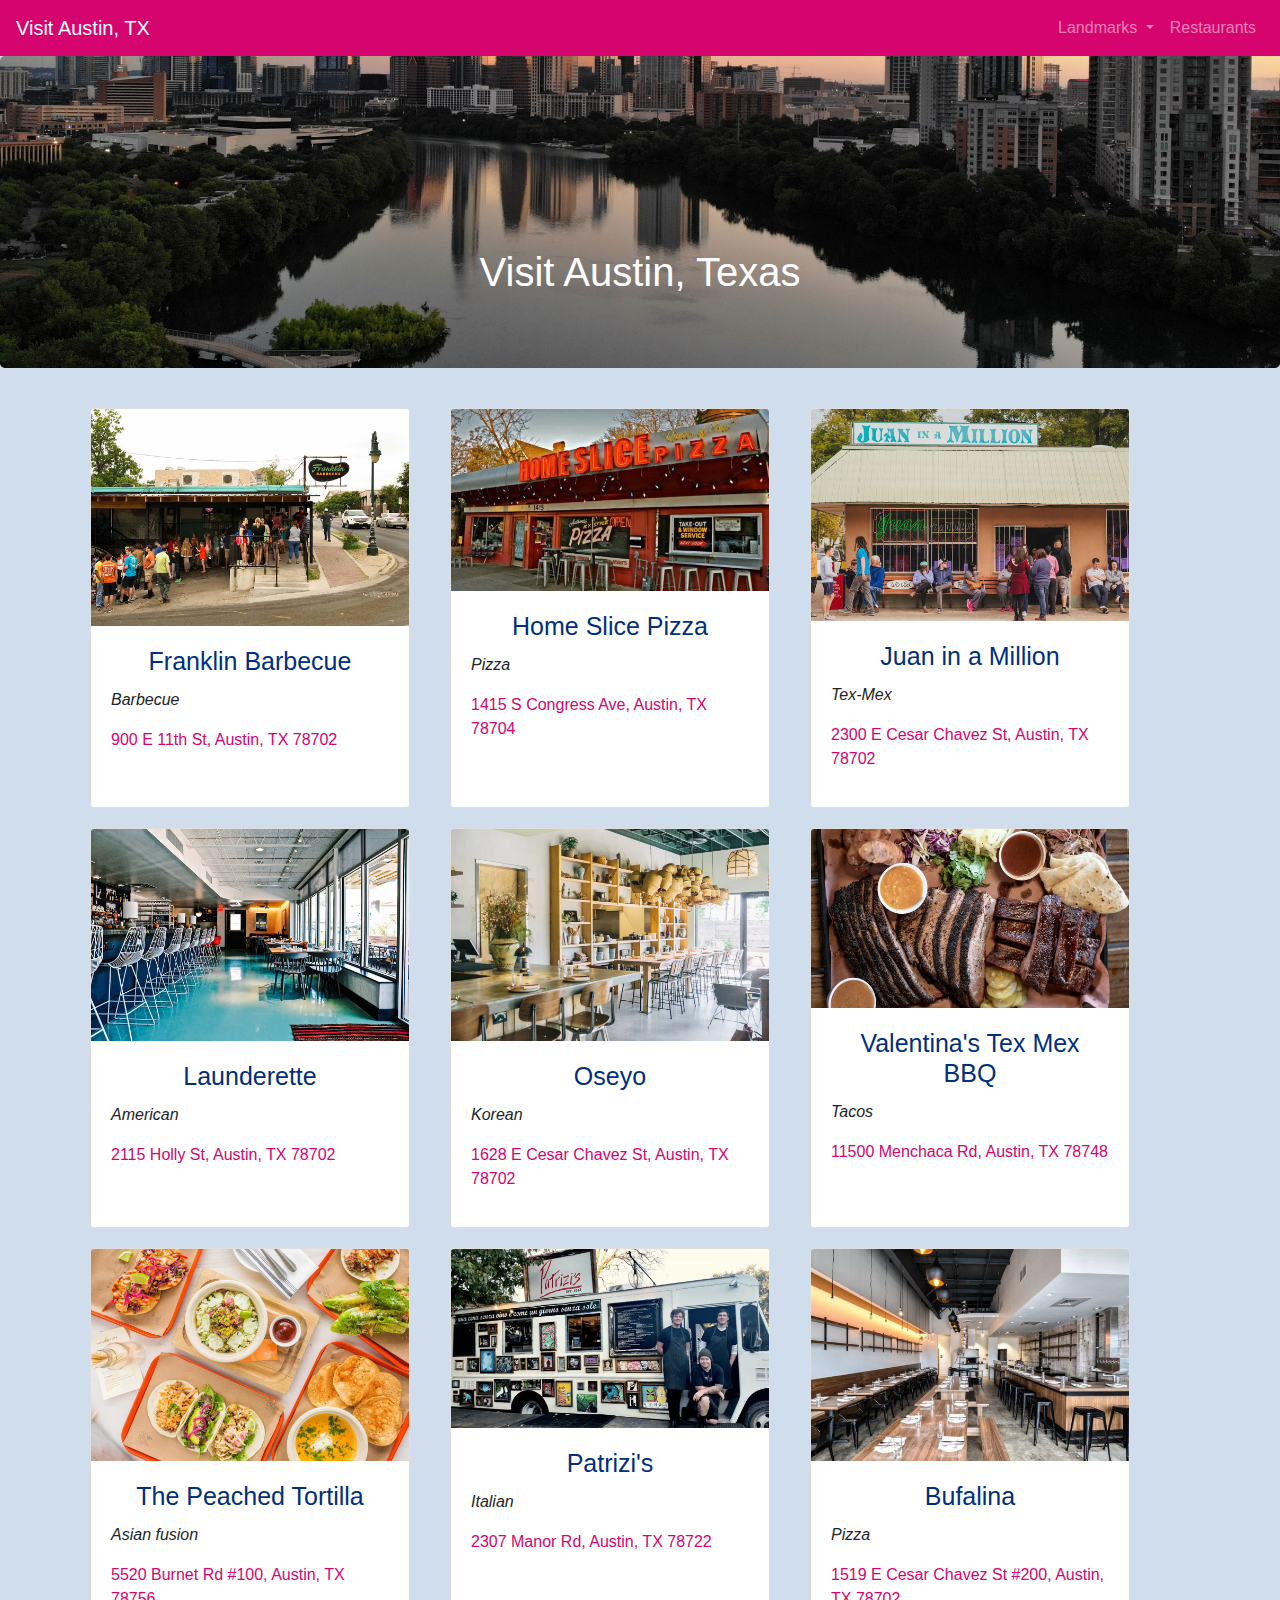
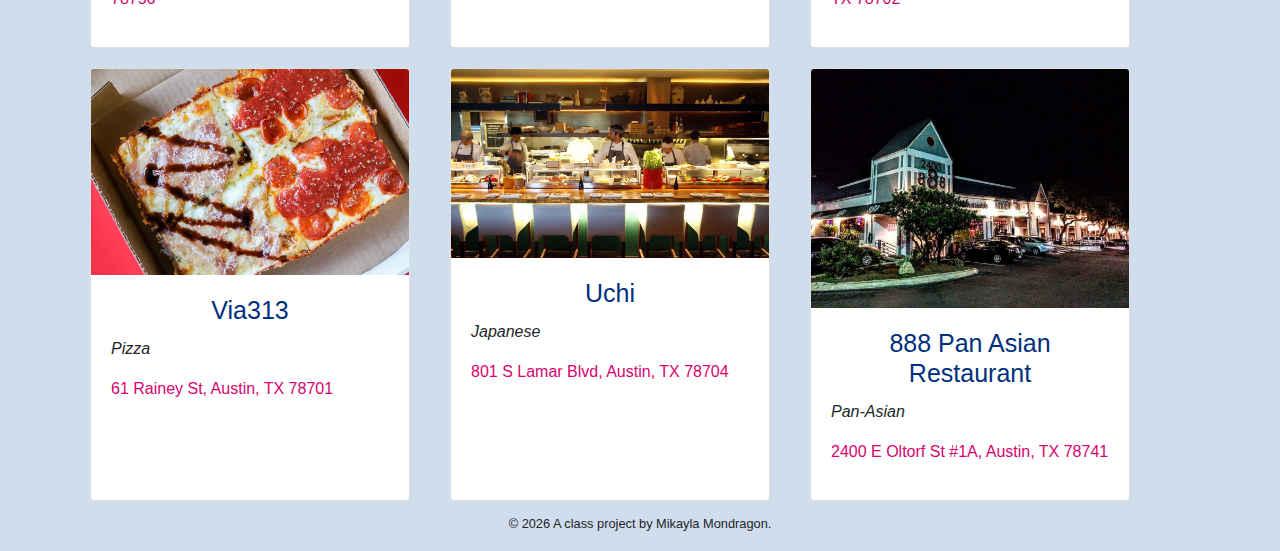
==== commit 5b961a83: "adding css" ====
--- a/docs/restaurants.html
+++ b/docs/restaurants.html
@@ -2,8 +2,8 @@
 <html lang="en">
   <!-- A Intro to Coding for Journalists class final project -->
   <head>
-    <title>Ships</title>
-    <meta name="description" content="History of Pirate Ships.">
+    <title>Visit Austin, TX | Restaurants</title>
+    <meta name="description" content="Restaurants in Austin, TX.">
     <meta charset="utf-8">
     <meta http-equiv="X-UA-Compatible" content="IE=edge"/>
     <meta name="viewport" content="width=device-width, initial-scale=1, maximum-scale=1">
@@ -42,6 +42,7 @@
   <h1>Visit Austin, Texas</h1>
 </div>
 
+
     
   <article class="container margin-style">
     <div class="row">
@@ -50,8 +51,8 @@
             <img class="card-img-top" src="img/restaurants/franklin-bbq.jpg" alt="Card image cap">
             <div class="card-body">
               <h5 class="card-title">Franklin Barbecue</h5>
-              <p>Barbecue </p>
-              <p>900 E 11th St, Austin, TX 78702 </p>
+              <p class = "category">Barbecue </p>
+              <p><a href = https://www.google.com/maps/dir/30.2867678,-97.7525361/900+E+11th+St,+Austin,+TX+78702/@30.2792036,-97.7594527,14z/data=!3m1!4b1!4m9!4m8!1m1!4e1!1m5!1m1!1s0x8644b5a4ae281265:0x2c788d6e10ac6031!2m2!1d-97.7312949!2d30.2701348 target="_blank">900 E 11th St, Austin, TX 78702 </a></p>
             </div>
           </div>
         
@@ -59,8 +60,8 @@
             <img class="card-img-top" src="img/restaurants/homeslice-pizza.jpg" alt="Card image cap">
             <div class="card-body">
               <h5 class="card-title">Home Slice Pizza</h5>
-              <p>Pizza </p>
-              <p>1415 S Congress Ave, Austin, TX 78704 </p>
+              <p class = "category">Pizza </p>
+              <p><a href = https://www.google.com/maps/dir//1415+S+Congress+Ave,+Austin,+TX+78704/@30.2492157,-97.7516892,17z/data=!4m17!1m7!3m6!1s0x8644b4fc51335de7:0x998c2b597a5f7d67!2s1415+S+Congress+Ave,+Austin,+TX+78704!3b1!8m2!3d30.2492157!4d-97.7495005!4m8!1m0!1m5!1m1!1s0x8644b4fc51335de7:0x998c2b597a5f7d67!2m2!1d-97.7495005!2d30.2492157!3e3 target="_blank">1415 S Congress Ave, Austin, TX 78704 </a></p>
             </div>
           </div>
         
@@ -68,8 +69,8 @@
             <img class="card-img-top" src="img/restaurants/juan-in-a-million.jpg" alt="Card image cap">
             <div class="card-body">
               <h5 class="card-title">Juan in a Million</h5>
-              <p>Tex-Mex </p>
-              <p>2300 E Cesar Chavez St, Austin, TX 78702 </p>
+              <p class = "category">Tex-Mex </p>
+              <p><a href = https://www.google.com/maps/dir//2300+E+Cesar+Chavez+St,+Austin,+TX+78702/@30.2553542,-97.7540953,13z/data=!3m1!4b1!4m9!4m8!1m0!1m5!1m1!1s0x8644b5cabb9e3afd:0x954a8af043b6bb47!2m2!1d-97.7190757!2d30.2553589!3e3 target="_blank">2300 E Cesar Chavez St, Austin, TX 78702 </a></p>
             </div>
           </div>
         
@@ -77,8 +78,8 @@
             <img class="card-img-top" src="img/restaurants/launderette.jpg" alt="Card image cap">
             <div class="card-body">
               <h5 class="card-title">Launderette</h5>
-              <p>American </p>
-              <p>2115 Holly St, Austin, TX 78702 </p>
+              <p class = "category">American </p>
+              <p><a href = https://www.google.com/maps/dir//2115+Holly+St,+Austin,+TX+78702/@30.2518665,-97.7577863,13z/data=!3m1!4b1!4m9!4m8!1m0!1m5!1m1!1s0x8644b44b02910451:0x56da5d96e09ef754!2m2!1d-97.7227667!2d30.2518712!3e3 target="_blank">2115 Holly St, Austin, TX 78702 </a></p>
             </div>
           </div>
         
@@ -86,8 +87,8 @@
             <img class="card-img-top" src="img/restaurants/oseyo.jpg" alt="Card image cap">
             <div class="card-body">
               <h5 class="card-title">Oseyo</h5>
-              <p>Korean </p>
-              <p>1628 E Cesar Chavez St, Austin, TX 78702 </p>
+              <p class = "category">Korean </p>
+              <p><a href = https://www.google.com/maps/dir//1628+E+Cesar+Chavez+St,+Austin,+TX+78702/@30.2583472,-97.7625806,13z/data=!3m1!4b1!4m9!4m8!1m0!1m5!1m1!1s0x8644b5b3c8fd449f:0x53b9ea72102add60!2m2!1d-97.727561!2d30.2583519!3e3 target="_blank">1628 E Cesar Chavez St, Austin, TX 78702 </a></p>
             </div>
           </div>
         
@@ -95,8 +96,8 @@
             <img class="card-img-top" src="img/restaurants/valentinas.jpg" alt="Card image cap">
             <div class="card-body">
               <h5 class="card-title">Valentina&#39;s Tex Mex BBQ</h5>
-              <p>Tacos </p>
-              <p>11500 Menchaca Rd, Austin, TX 78748 </p>
+              <p class = "category">Tacos </p>
+              <p><a href = https://www.google.com/maps/dir//Valentina&#39;s+Tex+Mex+BBQ,+11500+Manchaca+Rd,+Austin,+TX+78748/@30.153028,-97.8688137,13z/data=!3m1!4b1!4m9!4m8!1m0!1m5!1m1!1s0x8644b50c20337d41:0x8ff870c7261d811e!2m2!1d-97.8337863!2d30.1529238!3e3 target="_blank">11500 Menchaca Rd, Austin, TX 78748 </a></p>
             </div>
           </div>
         
@@ -104,8 +105,8 @@
             <img class="card-img-top" src="img/restaurants/peached-tortilla.jpg" alt="Card image cap">
             <div class="card-body">
               <h5 class="card-title">The Peached Tortilla</h5>
-              <p>Asian fusion </p>
-              <p>5520 Burnet Rd #100, Austin, TX 78756 </p>
+              <p class = "category">Asian fusion </p>
+              <p><a href = https://www.google.com/maps/dir//5520+Burnet+Rd+%23100,+Austin,+TX+78756/@30.330811,-97.7752567,13z/data=!3m1!4b1!4m9!4m8!1m0!1m5!1m1!1s0x8644ca585e0b7e25:0x8f869c02396acdd7!2m2!1d-97.7402371!2d30.3308157!3e3 target="_blank">5520 Burnet Rd #100, Austin, TX 78756 </a></p>
             </div>
           </div>
         
@@ -113,8 +114,8 @@
             <img class="card-img-top" src="img/restaurants/patrizis.jpg" alt="Card image cap">
             <div class="card-body">
               <h5 class="card-title">Patrizi&#39;s</h5>
-              <p>Italian </p>
-              <p>2307 Manor Rd, Austin, TX 78722 </p>
+              <p class = "category">Italian </p>
+              <p><a href = https://www.google.com/maps/dir//2307+Manor+Rd,+Austin,+TX+78722/@30.2838005,-97.7524832,13z/data=!3m1!4b1!4m9!4m8!1m0!1m5!1m1!1s0x8644b5ec8628c05b:0x997f6731014e688a!2m2!1d-97.7174636!2d30.2838052!3e3 target="_blank">2307 Manor Rd, Austin, TX 78722 </a></p>
             </div>
           </div>
         
@@ -122,8 +123,8 @@
             <img class="card-img-top" src="img/restaurants/bufalina.jpg" alt="Card image cap">
             <div class="card-body">
               <h5 class="card-title">Bufalina</h5>
-              <p>Pizza </p>
-              <p>1519 E Cesar Chavez St #200, Austin, TX 78702 </p>
+              <p class = "category">Pizza </p>
+              <p><a href = https://www.google.com/maps/dir//1519+E+Cesar+Chavez+St+%23200,+Austin,+TX+78702/@30.2583893,-97.7638866,13z/data=!3m1!4b1!4m9!4m8!1m0!1m5!1m1!1s0x8644b5b2398da6a3:0x4415be748680349f!2m2!1d-97.728867!2d30.258394!3e3 target="_blank">1519 E Cesar Chavez St #200, Austin, TX 78702 </a></p>
             </div>
           </div>
         
@@ -131,8 +132,8 @@
             <img class="card-img-top" src="img/restaurants/via313.jpg" alt="Card image cap">
             <div class="card-body">
               <h5 class="card-title">Via313</h5>
-              <p>Pizza </p>
-              <p>61 Rainey St, Austin, TX 78701 </p>
+              <p class = "category">Pizza </p>
+              <p><a href = https://www.google.com/maps/dir//61+Rainey+St,+Austin,+TX+78701/@30.257904,-97.7738678,13z/data=!3m1!4b1!4m9!4m8!1m0!1m5!1m1!1s0x8644b5abcc8d6245:0x9083e81864d0c1ab!2m2!1d-97.7388482!2d30.2579087!3e3 target="_blank">61 Rainey St, Austin, TX 78701 </a></p>
             </div>
           </div>
         
@@ -140,8 +141,8 @@
             <img class="card-img-top" src="img/restaurants/uchi.jpg" alt="Card image cap">
             <div class="card-body">
               <h5 class="card-title">Uchi</h5>
-              <p>Japanese </p>
-              <p>801 S Lamar Blvd, Austin, TX 78704 </p>
+              <p class = "category">Japanese </p>
+              <p><a href = https://www.google.com/maps/dir//801+S+Lamar+Blvd,+Austin,+TX+78704/@30.2575157,-97.794792,13z/data=!3m1!4b1!4m9!4m8!1m0!1m5!1m1!1s0x8644b51eccf54071:0x28bab267e4a2b17f!2m2!1d-97.7597724!2d30.2575204!3e3 target="_blank">801 S Lamar Blvd, Austin, TX 78704 </a></p>
             </div>
           </div>
         
@@ -149,13 +150,148 @@
             <img class="card-img-top" src="img/restaurants/888.jpg" alt="Card image cap">
             <div class="card-body">
               <h5 class="card-title">888 Pan Asian Restaurant</h5>
-              <p>Pan-Asian </p>
-              <p>2400 E Oltorf St #1A, Austin, TX 78741 </p>
+              <p class = "category">Pan-Asian </p>
+              <p><a href = https://www.google.com/maps/dir//2400+East+Oltorf+Street,+Austin,+TX/@30.2294166,-97.7643415,13z/data=!3m1!4b1!4m9!4m8!1m0!1m5!1m1!1s0x8644b4684134114d:0xbec4d6ceda07dcf3!2m2!1d-97.7293219!2d30.2294213!3e3 target="_blank">2400 E Oltorf St #1A, Austin, TX 78741 </a></p>
             </div>
           </div>
         
       </ul>
     </div> 
+<!--
+    <section class="pt-5 pb-5">
+      <div class="container">
+        <div class="row">
+            <div class="col-6">
+                <h3 class="mb-3">Carousel cards title </h3>
+            </div>
+            <div class="col-6 text-right">
+                <a class="btn btn-primary mb-3 mr-1" href="#carouselExampleIndicators2" role="button" data-slide="prev">
+                    <i class="fa fa-arrow-left"></i>
+                </a>
+                <a class="btn btn-primary mb-3 " href="#carouselExampleIndicators2" role="button" data-slide="next">
+                    <i class="fa fa-arrow-right"></i>
+                </a>
+            </div>
+            <div class="col-12">
+                <div id="carouselExampleIndicators2" class="carousel slide" data-ride="carousel">
+
+                    <div class="carousel-inner">
+                        <div class="carousel-item active">
+                            <div class="row">
+
+                                <div class="col-md-4 mb-3">
+                                    <div class="card">
+                                        <img class="img-fluid" alt="100%x280" src="https://images.unsplash.com/photo-1532781914607-2031eca2f00d?ixlib=rb-0.3.5&amp;q=80&amp;fm=jpg&amp;crop=entropy&amp;cs=tinysrgb&amp;w=1080&amp;fit=max&amp;ixid=eyJhcHBfaWQiOjMyMDc0fQ&amp;s=7c625ea379640da3ef2e24f20df7ce8d">
+                                        <div class="card-body">
+                                            <h4 class="card-title">Special title treatment</h4>
+                                            <p class="card-text">With supporting text below as a natural lead-in to additional content.</p>
+
+                                        </div>
+
+                                    </div>
+                                </div>
+                                <div class="col-md-4 mb-3">
+                                    <div class="card">
+                                        <img class="img-fluid" alt="100%x280" src="https://images.unsplash.com/photo-1517760444937-f6397edcbbcd?ixlib=rb-0.3.5&amp;q=80&amp;fm=jpg&amp;crop=entropy&amp;cs=tinysrgb&amp;w=1080&amp;fit=max&amp;ixid=eyJhcHBfaWQiOjMyMDc0fQ&amp;s=42b2d9ae6feb9c4ff98b9133addfb698">
+                                        <div class="card-body">
+                                            <h4 class="card-title">Special title treatment</h4>
+                                            <p class="card-text">With supporting text below as a natural lead-in to additional content.</p>
+
+                                        </div>
+                                    </div>
+                                </div>
+                                <div class="col-md-4 mb-3">
+                                    <div class="card">
+                                        <img class="img-fluid" alt="100%x280" src="https://images.unsplash.com/photo-1532712938310-34cb3982ef74?ixlib=rb-0.3.5&amp;q=80&amp;fm=jpg&amp;crop=entropy&amp;cs=tinysrgb&amp;w=1080&amp;fit=max&amp;ixid=eyJhcHBfaWQiOjMyMDc0fQ&amp;s=3d2e8a2039c06dd26db977fe6ac6186a">
+                                        <div class="card-body">
+                                            <h4 class="card-title">Special title treatment</h4>
+                                            <p class="card-text">With supporting text below as a natural lead-in to additional content.</p>
+
+                                        </div>
+                                    </div>
+                                </div>
+
+                            </div>
+                        </div>
+                        <div class="carousel-item">
+                            <div class="row">
+
+                                <div class="col-md-4 mb-3">
+                                    <div class="card">
+                                        <img class="img-fluid" alt="100%x280" src="https://images.unsplash.com/photo-1532771098148-525cefe10c23?ixlib=rb-0.3.5&amp;q=80&amp;fm=jpg&amp;crop=entropy&amp;cs=tinysrgb&amp;w=1080&amp;fit=max&amp;ixid=eyJhcHBfaWQiOjMyMDc0fQ&amp;s=3f317c1f7a16116dec454fbc267dd8e4">
+                                        <div class="card-body">
+                                            <h4 class="card-title">Special title treatment</h4>
+                                            <p class="card-text">With supporting text below as a natural lead-in to additional content.</p>
+
+                                        </div>
+
+                                    </div>
+                                </div>
+                                <div class="col-md-4 mb-3">
+                                    <div class="card">
+                                        <img class="img-fluid" alt="100%x280" src="https://images.unsplash.com/photo-1532715088550-62f09305f765?ixlib=rb-0.3.5&amp;q=80&amp;fm=jpg&amp;crop=entropy&amp;cs=tinysrgb&amp;w=1080&amp;fit=max&amp;ixid=eyJhcHBfaWQiOjMyMDc0fQ&amp;s=ebadb044b374504ef8e81bdec4d0e840">
+                                        <div class="card-body">
+                                            <h4 class="card-title">Special title treatment</h4>
+                                            <p class="card-text">With supporting text below as a natural lead-in to additional content.</p>
+
+                                        </div>
+                                    </div>
+                                </div>
+                                <div class="col-md-4 mb-3">
+                                    <div class="card">
+                                        <img class="img-fluid" alt="100%x280" src="https://images.unsplash.com/photo-1506197603052-3cc9c3a201bd?ixlib=rb-0.3.5&amp;q=80&amp;fm=jpg&amp;crop=entropy&amp;cs=tinysrgb&amp;w=1080&amp;fit=max&amp;ixid=eyJhcHBfaWQiOjMyMDc0fQ&amp;s=0754ab085804ae8a3b562548e6b4aa2e">
+                                        <div class="card-body">
+                                            <h4 class="card-title">Special title treatment</h4>
+                                            <p class="card-text">With supporting text below as a natural lead-in to additional content.</p>
+
+                                        </div>
+                                    </div>
+                                </div>
+
+                            </div>
+                        </div>
+                        <div class="carousel-item">
+                            <div class="row">
+
+                                <div class="col-md-4 mb-3">
+                                    <div class="card">
+                                        <img class="img-fluid" alt="100%x280" src="https://images.unsplash.com/photo-1507525428034-b723cf961d3e?ixlib=rb-0.3.5&amp;q=80&amp;fm=jpg&amp;crop=entropy&amp;cs=tinysrgb&amp;w=1080&amp;fit=max&amp;ixid=eyJhcHBfaWQiOjMyMDc0fQ&amp;s=ee8417f0ea2a50d53a12665820b54e23">
+                                        <div class="card-body">
+                                            <h4 class="card-title">Special title treatment</h4>
+                                            <p class="card-text">With supporting text below as a natural lead-in to additional content.</p>
+
+                                        </div>
+
+                                    </div>
+                                </div>
+                                <div class="col-md-4 mb-3">
+                                    <div class="card">
+                                        <img class="img-fluid" alt="100%x280" src="https://images.unsplash.com/photo-1532777946373-b6783242f211?ixlib=rb-0.3.5&amp;q=80&amp;fm=jpg&amp;crop=entropy&amp;cs=tinysrgb&amp;w=1080&amp;fit=max&amp;ixid=eyJhcHBfaWQiOjMyMDc0fQ&amp;s=8ac55cf3a68785643998730839663129">
+                                        <div class="card-body">
+                                            <h4 class="card-title">Special title treatment</h4>
+                                            <p class="card-text">With supporting text below as a natural lead-in to additional content.</p>
+
+                                        </div>
+                                    </div>
+                                </div>
+                                <div class="col-md-4 mb-3">
+                                    <div class="card">
+                                        <img class="img-fluid" alt="100%x280" src="https://images.unsplash.com/photo-1532763303805-529d595877c5?ixlib=rb-0.3.5&amp;q=80&amp;fm=jpg&amp;crop=entropy&amp;cs=tinysrgb&amp;w=1080&amp;fit=max&amp;ixid=eyJhcHBfaWQiOjMyMDc0fQ&amp;s=5ee4fd5d19b40f93eadb21871757eda6">
+                                        <div class="card-body">
+                                            <h4 class="card-title">Special title treatment</h4>
+                                            <p class="card-text">With supporting text below as a natural lead-in to additional content.</p>
+                                        </div>
+                                    </div>
+                                </div>
+                            </div>
+                        </div>
+                    </div>
+                </div>
+            </div>
+        </div>
+    </div>
+</section> -->
+
   </article>
 
 
--- a/docs/css/main.css
+++ b/docs/css/main.css
@@ -3,5 +3,5 @@
  * Copyright 2011-2021 The Bootstrap Authors
  * Copyright 2011-2021 Twitter, Inc.
  * Licensed under MIT (https://github.com/twbs/bootstrap/blob/main/LICENSE)
- */:root{--blue:#007bff;--indigo:#6610f2;--purple:#6f42c1;--pink:#e83e8c;--red:#dc3545;--orange:#fd7e14;--yellow:#ffc107;--green:#28a745;--teal:#20c997;--cyan:#17a2b8;--white:#fff;--gray:#6c757d;--gray-dark:#343a40;--primary:#d6046e;--secondary:#002f7d;--success:#28a745;--info:#17a2b8;--warning:#ffc107;--danger:#dc3545;--light:#f8f9fa;--dark:#343a40;--tirtiary:#0088c5;--breakpoint-xs:0;--breakpoint-sm:576px;--breakpoint-md:768px;--breakpoint-lg:992px;--breakpoint-xl:1200px;--font-family-sans-serif:-apple-system,BlinkMacSystemFont,"Segoe UI",Roboto,"Helvetica Neue",Arial,"Noto Sans","Liberation Sans",sans-serif,"Apple Color Emoji","Segoe UI Emoji","Segoe UI Symbol","Noto Color Emoji";--font-family-monospace:SFMono-Regular,Menlo,Monaco,Consolas,"Liberation Mono","Courier New",monospace}*,:after,:before{box-sizing:border-box}html{font-family:sans-serif;line-height:1.15;-webkit-text-size-adjust:100%;-webkit-tap-highlight-color:rgba(0,0,0,0)}article,aside,figcaption,figure,footer,header,hgroup,main,nav,section{display:block}body{margin:0;font-family:-apple-system,BlinkMacSystemFont,Segoe UI,Roboto,Helvetica Neue,Arial,Noto Sans,Liberation Sans,sans-serif,Apple Color Emoji,Segoe UI Emoji,Segoe UI Symbol,Noto Color Emoji;font-size:1rem;font-weight:400;line-height:1.5;color:#212529;text-align:left;background-color:#d0ddec}[tabindex="-1"]:focus:not(:focus-visible){outline:0!important}hr{box-sizing:content-box;height:0;overflow:visible}h1,h2,h3,h4,h5,h6{margin-top:0;margin-bottom:.5rem}p{margin-top:0;margin-bottom:1rem}abbr[data-original-title],abbr[title]{text-decoration:underline;-webkit-text-decoration:underline dotted;-moz-text-decoration:underline dotted;text-decoration:underline dotted;cursor:help;border-bottom:0;-webkit-text-decoration-skip-ink:none;text-decoration-skip-ink:none}address{font-style:normal;line-height:inherit}address,dl,ol,ul{margin-bottom:1rem}dl,ol,ul{margin-top:0}ol ol,ol ul,ul ol,ul ul{margin-bottom:0}dt{font-weight:700}dd{margin-bottom:.5rem;margin-left:0}blockquote{margin:0 0 1rem}b,strong{font-weight:bolder}small{font-size:80%}sub,sup{position:relative;font-size:75%;line-height:0;vertical-align:baseline}sub{bottom:-.25em}sup{top:-.5em}a{color:#d6046e;text-decoration:none;background-color:transparent}a:hover{color:#8b0347;text-decoration:underline}a:not([href]):not([class]){color:inherit;text-decoration:none}a:not([href]):not([class]):hover{color:inherit;text-decoration:none}code,kbd,pre,samp{font-family:SFMono-Regular,Menlo,Monaco,Consolas,Liberation Mono,Courier New,monospace;font-size:1em}pre{margin-top:0;margin-bottom:1rem;overflow:auto;-ms-overflow-style:scrollbar}figure{margin:0 0 1rem}img{border-style:none}img,svg{vertical-align:middle}svg{overflow:hidden}table{border-collapse:collapse}caption{padding-top:.75rem;padding-bottom:.75rem;color:#6c757d;text-align:left;caption-side:bottom}th{text-align:inherit;text-align:-webkit-match-parent}label{display:inline-block;margin-bottom:.5rem}button{border-radius:0}button:focus:not(:focus-visible){outline:0}button,input,optgroup,select,textarea{margin:0;font-family:inherit;font-size:inherit;line-height:inherit}button,input{overflow:visible}button,select{text-transform:none}[role=button]{cursor:pointer}select{word-wrap:normal}[type=button],[type=reset],[type=submit],button{-webkit-appearance:button}[type=button]:not(:disabled),[type=reset]:not(:disabled),[type=submit]:not(:disabled),button:not(:disabled){cursor:pointer}[type=button]::-moz-focus-inner,[type=reset]::-moz-focus-inner,[type=submit]::-moz-focus-inner,button::-moz-focus-inner{padding:0;border-style:none}input[type=checkbox],input[type=radio]{box-sizing:border-box;padding:0}textarea{overflow:auto;resize:vertical}fieldset{min-width:0;padding:0;margin:0;border:0}legend{display:block;width:100%;max-width:100%;padding:0;margin-bottom:.5rem;font-size:1.5rem;line-height:inherit;color:inherit;white-space:normal}progress{vertical-align:baseline}[type=number]::-webkit-inner-spin-button,[type=number]::-webkit-outer-spin-button{height:auto}[type=search]{outline-offset:-2px;-webkit-appearance:none}[type=search]::-webkit-search-decoration{-webkit-appearance:none}::-webkit-file-upload-button{font:inherit;-webkit-appearance:button}output{display:inline-block}summary{display:list-item;cursor:pointer}template{display:none}[hidden]{display:none!important}.h1,.h2,.h3,.h4,.h5,.h6,h1,h2,h3,h4,h5,h6{margin-bottom:.5rem;font-weight:500;line-height:1.2}.h1,h1{font-size:2.5rem}.h2,h2{font-size:2rem}.h3,h3{font-size:1.75rem}.h4,h4{font-size:1.5rem}.h5,h5{font-size:1.25rem}.h6,h6{font-size:1rem}.lead{font-size:1.25rem;font-weight:300}.display-1{font-size:6rem}.display-1,.display-2{font-weight:300;line-height:1.2}.display-2{font-size:5.5rem}.display-3{font-size:4.5rem}.display-3,.display-4{font-weight:300;line-height:1.2}.display-4{font-size:3.5rem}hr{margin-top:1rem;margin-bottom:1rem;border:0;border-top:1px solid rgba(0,0,0,.1)}.small,small{font-size:80%;font-weight:400}.mark,mark{padding:.2em;background-color:#fcf8e3}.list-inline,.list-unstyled{padding-left:0;list-style:none}.list-inline-item{display:inline-block}.list-inline-item:not(:last-child){margin-right:.5rem}.initialism{font-size:90%;text-transform:uppercase}.blockquote{margin-bottom:1rem;font-size:1.25rem}.blockquote-footer{display:block;font-size:80%;color:#6c757d}.blockquote-footer:before{content:"\2014\00A0"}.img-fluid,.img-thumbnail{max-width:100%;height:auto}.img-thumbnail{padding:.25rem;background-color:#d0ddec;border:1px solid #dee2e6;border-radius:.25rem}.figure{display:inline-block}.figure-img{margin-bottom:.5rem;line-height:1}.figure-caption{font-size:90%;color:#6c757d}code{font-size:87.5%;color:#e83e8c;word-wrap:break-word}a>code{color:inherit}kbd{padding:.2rem .4rem;font-size:87.5%;color:#fff;background-color:#212529;border-radius:.2rem}kbd kbd{padding:0;font-size:100%;font-weight:700}pre{display:block;font-size:87.5%;color:#212529}pre code{font-size:inherit;color:inherit;word-break:normal}.pre-scrollable{max-height:340px;overflow-y:scroll}.container,.container-fluid,.container-lg,.container-md,.container-sm,.container-xl{width:100%;padding-right:15px;padding-left:15px;margin-right:auto;margin-left:auto}@media (min-width:576px){.container,.container-sm{max-width:540px}}@media (min-width:768px){.container,.container-md,.container-sm{max-width:720px}}@media (min-width:992px){.container,.container-lg,.container-md,.container-sm{max-width:960px}}@media (min-width:1200px){.container,.container-lg,.container-md,.container-sm,.container-xl{max-width:1140px}}.row{display:-webkit-flex;display:-ms-flexbox;display:flex;-webkit-flex-wrap:wrap;-ms-flex-wrap:wrap;flex-wrap:wrap;margin-right:-15px;margin-left:-15px}.no-gutters{margin-right:0;margin-left:0}.no-gutters>.col,.no-gutters>[class*=col-]{padding-right:0;padding-left:0}.col,.col-1,.col-2,.col-3,.col-4,.col-5,.col-6,.col-7,.col-8,.col-9,.col-10,.col-11,.col-12,.col-auto,.col-lg,.col-lg-1,.col-lg-2,.col-lg-3,.col-lg-4,.col-lg-5,.col-lg-6,.col-lg-7,.col-lg-8,.col-lg-9,.col-lg-10,.col-lg-11,.col-lg-12,.col-lg-auto,.col-md,.col-md-1,.col-md-2,.col-md-3,.col-md-4,.col-md-5,.col-md-6,.col-md-7,.col-md-8,.col-md-9,.col-md-10,.col-md-11,.col-md-12,.col-md-auto,.col-sm,.col-sm-1,.col-sm-2,.col-sm-3,.col-sm-4,.col-sm-5,.col-sm-6,.col-sm-7,.col-sm-8,.col-sm-9,.col-sm-10,.col-sm-11,.col-sm-12,.col-sm-auto,.col-xl,.col-xl-1,.col-xl-2,.col-xl-3,.col-xl-4,.col-xl-5,.col-xl-6,.col-xl-7,.col-xl-8,.col-xl-9,.col-xl-10,.col-xl-11,.col-xl-12,.col-xl-auto{position:relative;width:100%;padding-right:15px;padding-left:15px}.col{-webkit-flex-basis:0;-ms-flex-preferred-size:0;flex-basis:0;-webkit-flex-grow:1;-ms-flex-positive:1;flex-grow:1;max-width:100%}.row-cols-1>*{-webkit-flex:0 0 100%;-ms-flex:0 0 100%;flex:0 0 100%;max-width:100%}.row-cols-2>*{-webkit-flex:0 0 50%;-ms-flex:0 0 50%;flex:0 0 50%;max-width:50%}.row-cols-3>*{-webkit-flex:0 0 33.33333%;-ms-flex:0 0 33.33333%;flex:0 0 33.33333%;max-width:33.33333%}.row-cols-4>*{-webkit-flex:0 0 25%;-ms-flex:0 0 25%;flex:0 0 25%;max-width:25%}.row-cols-5>*{-webkit-flex:0 0 20%;-ms-flex:0 0 20%;flex:0 0 20%;max-width:20%}.row-cols-6>*{-webkit-flex:0 0 16.66667%;-ms-flex:0 0 16.66667%;flex:0 0 16.66667%;max-width:16.66667%}.col-auto{-webkit-flex:0 0 auto;-ms-flex:0 0 auto;flex:0 0 auto;width:auto;max-width:100%}.col-1{-webkit-flex:0 0 8.33333%;-ms-flex:0 0 8.33333%;flex:0 0 8.33333%;max-width:8.33333%}.col-2{-webkit-flex:0 0 16.66667%;-ms-flex:0 0 16.66667%;flex:0 0 16.66667%;max-width:16.66667%}.col-3{-webkit-flex:0 0 25%;-ms-flex:0 0 25%;flex:0 0 25%;max-width:25%}.col-4{-webkit-flex:0 0 33.33333%;-ms-flex:0 0 33.33333%;flex:0 0 33.33333%;max-width:33.33333%}.col-5{-webkit-flex:0 0 41.66667%;-ms-flex:0 0 41.66667%;flex:0 0 41.66667%;max-width:41.66667%}.col-6{-webkit-flex:0 0 50%;-ms-flex:0 0 50%;flex:0 0 50%;max-width:50%}.col-7{-webkit-flex:0 0 58.33333%;-ms-flex:0 0 58.33333%;flex:0 0 58.33333%;max-width:58.33333%}.col-8{-webkit-flex:0 0 66.66667%;-ms-flex:0 0 66.66667%;flex:0 0 66.66667%;max-width:66.66667%}.col-9{-webkit-flex:0 0 75%;-ms-flex:0 0 75%;flex:0 0 75%;max-width:75%}.col-10{-webkit-flex:0 0 83.33333%;-ms-flex:0 0 83.33333%;flex:0 0 83.33333%;max-width:83.33333%}.col-11{-webkit-flex:0 0 91.66667%;-ms-flex:0 0 91.66667%;flex:0 0 91.66667%;max-width:91.66667%}.col-12{-webkit-flex:0 0 100%;-ms-flex:0 0 100%;flex:0 0 100%;max-width:100%}.order-first{-webkit-order:-1;-ms-flex-order:-1;order:-1}.order-last{-webkit-order:13;-ms-flex-order:13;order:13}.order-0{-webkit-order:0;-ms-flex-order:0;order:0}.order-1{-webkit-order:1;-ms-flex-order:1;order:1}.order-2{-webkit-order:2;-ms-flex-order:2;order:2}.order-3{-webkit-order:3;-ms-flex-order:3;order:3}.order-4{-webkit-order:4;-ms-flex-order:4;order:4}.order-5{-webkit-order:5;-ms-flex-order:5;order:5}.order-6{-webkit-order:6;-ms-flex-order:6;order:6}.order-7{-webkit-order:7;-ms-flex-order:7;order:7}.order-8{-webkit-order:8;-ms-flex-order:8;order:8}.order-9{-webkit-order:9;-ms-flex-order:9;order:9}.order-10{-webkit-order:10;-ms-flex-order:10;order:10}.order-11{-webkit-order:11;-ms-flex-order:11;order:11}.order-12{-webkit-order:12;-ms-flex-order:12;order:12}.offset-1{margin-left:8.33333%}.offset-2{margin-left:16.66667%}.offset-3{margin-left:25%}.offset-4{margin-left:33.33333%}.offset-5{margin-left:41.66667%}.offset-6{margin-left:50%}.offset-7{margin-left:58.33333%}.offset-8{margin-left:66.66667%}.offset-9{margin-left:75%}.offset-10{margin-left:83.33333%}.offset-11{margin-left:91.66667%}@media (min-width:576px){.col-sm{-webkit-flex-basis:0;-ms-flex-preferred-size:0;flex-basis:0;-webkit-flex-grow:1;-ms-flex-positive:1;flex-grow:1;max-width:100%}.row-cols-sm-1>*{-webkit-flex:0 0 100%;-ms-flex:0 0 100%;flex:0 0 100%;max-width:100%}.row-cols-sm-2>*{-webkit-flex:0 0 50%;-ms-flex:0 0 50%;flex:0 0 50%;max-width:50%}.row-cols-sm-3>*{-webkit-flex:0 0 33.33333%;-ms-flex:0 0 33.33333%;flex:0 0 33.33333%;max-width:33.33333%}.row-cols-sm-4>*{-webkit-flex:0 0 25%;-ms-flex:0 0 25%;flex:0 0 25%;max-width:25%}.row-cols-sm-5>*{-webkit-flex:0 0 20%;-ms-flex:0 0 20%;flex:0 0 20%;max-width:20%}.row-cols-sm-6>*{-webkit-flex:0 0 16.66667%;-ms-flex:0 0 16.66667%;flex:0 0 16.66667%;max-width:16.66667%}.col-sm-auto{-webkit-flex:0 0 auto;-ms-flex:0 0 auto;flex:0 0 auto;width:auto;max-width:100%}.col-sm-1{-webkit-flex:0 0 8.33333%;-ms-flex:0 0 8.33333%;flex:0 0 8.33333%;max-width:8.33333%}.col-sm-2{-webkit-flex:0 0 16.66667%;-ms-flex:0 0 16.66667%;flex:0 0 16.66667%;max-width:16.66667%}.col-sm-3{-webkit-flex:0 0 25%;-ms-flex:0 0 25%;flex:0 0 25%;max-width:25%}.col-sm-4{-webkit-flex:0 0 33.33333%;-ms-flex:0 0 33.33333%;flex:0 0 33.33333%;max-width:33.33333%}.col-sm-5{-webkit-flex:0 0 41.66667%;-ms-flex:0 0 41.66667%;flex:0 0 41.66667%;max-width:41.66667%}.col-sm-6{-webkit-flex:0 0 50%;-ms-flex:0 0 50%;flex:0 0 50%;max-width:50%}.col-sm-7{-webkit-flex:0 0 58.33333%;-ms-flex:0 0 58.33333%;flex:0 0 58.33333%;max-width:58.33333%}.col-sm-8{-webkit-flex:0 0 66.66667%;-ms-flex:0 0 66.66667%;flex:0 0 66.66667%;max-width:66.66667%}.col-sm-9{-webkit-flex:0 0 75%;-ms-flex:0 0 75%;flex:0 0 75%;max-width:75%}.col-sm-10{-webkit-flex:0 0 83.33333%;-ms-flex:0 0 83.33333%;flex:0 0 83.33333%;max-width:83.33333%}.col-sm-11{-webkit-flex:0 0 91.66667%;-ms-flex:0 0 91.66667%;flex:0 0 91.66667%;max-width:91.66667%}.col-sm-12{-webkit-flex:0 0 100%;-ms-flex:0 0 100%;flex:0 0 100%;max-width:100%}.order-sm-first{-webkit-order:-1;-ms-flex-order:-1;order:-1}.order-sm-last{-webkit-order:13;-ms-flex-order:13;order:13}.order-sm-0{-webkit-order:0;-ms-flex-order:0;order:0}.order-sm-1{-webkit-order:1;-ms-flex-order:1;order:1}.order-sm-2{-webkit-order:2;-ms-flex-order:2;order:2}.order-sm-3{-webkit-order:3;-ms-flex-order:3;order:3}.order-sm-4{-webkit-order:4;-ms-flex-order:4;order:4}.order-sm-5{-webkit-order:5;-ms-flex-order:5;order:5}.order-sm-6{-webkit-order:6;-ms-flex-order:6;order:6}.order-sm-7{-webkit-order:7;-ms-flex-order:7;order:7}.order-sm-8{-webkit-order:8;-ms-flex-order:8;order:8}.order-sm-9{-webkit-order:9;-ms-flex-order:9;order:9}.order-sm-10{-webkit-order:10;-ms-flex-order:10;order:10}.order-sm-11{-webkit-order:11;-ms-flex-order:11;order:11}.order-sm-12{-webkit-order:12;-ms-flex-order:12;order:12}.offset-sm-0{margin-left:0}.offset-sm-1{margin-left:8.33333%}.offset-sm-2{margin-left:16.66667%}.offset-sm-3{margin-left:25%}.offset-sm-4{margin-left:33.33333%}.offset-sm-5{margin-left:41.66667%}.offset-sm-6{margin-left:50%}.offset-sm-7{margin-left:58.33333%}.offset-sm-8{margin-left:66.66667%}.offset-sm-9{margin-left:75%}.offset-sm-10{margin-left:83.33333%}.offset-sm-11{margin-left:91.66667%}}@media (min-width:768px){.col-md{-webkit-flex-basis:0;-ms-flex-preferred-size:0;flex-basis:0;-webkit-flex-grow:1;-ms-flex-positive:1;flex-grow:1;max-width:100%}.row-cols-md-1>*{-webkit-flex:0 0 100%;-ms-flex:0 0 100%;flex:0 0 100%;max-width:100%}.row-cols-md-2>*{-webkit-flex:0 0 50%;-ms-flex:0 0 50%;flex:0 0 50%;max-width:50%}.row-cols-md-3>*{-webkit-flex:0 0 33.33333%;-ms-flex:0 0 33.33333%;flex:0 0 33.33333%;max-width:33.33333%}.row-cols-md-4>*{-webkit-flex:0 0 25%;-ms-flex:0 0 25%;flex:0 0 25%;max-width:25%}.row-cols-md-5>*{-webkit-flex:0 0 20%;-ms-flex:0 0 20%;flex:0 0 20%;max-width:20%}.row-cols-md-6>*{-webkit-flex:0 0 16.66667%;-ms-flex:0 0 16.66667%;flex:0 0 16.66667%;max-width:16.66667%}.col-md-auto{-webkit-flex:0 0 auto;-ms-flex:0 0 auto;flex:0 0 auto;width:auto;max-width:100%}.col-md-1{-webkit-flex:0 0 8.33333%;-ms-flex:0 0 8.33333%;flex:0 0 8.33333%;max-width:8.33333%}.col-md-2{-webkit-flex:0 0 16.66667%;-ms-flex:0 0 16.66667%;flex:0 0 16.66667%;max-width:16.66667%}.col-md-3{-webkit-flex:0 0 25%;-ms-flex:0 0 25%;flex:0 0 25%;max-width:25%}.col-md-4{-webkit-flex:0 0 33.33333%;-ms-flex:0 0 33.33333%;flex:0 0 33.33333%;max-width:33.33333%}.col-md-5{-webkit-flex:0 0 41.66667%;-ms-flex:0 0 41.66667%;flex:0 0 41.66667%;max-width:41.66667%}.col-md-6{-webkit-flex:0 0 50%;-ms-flex:0 0 50%;flex:0 0 50%;max-width:50%}.col-md-7{-webkit-flex:0 0 58.33333%;-ms-flex:0 0 58.33333%;flex:0 0 58.33333%;max-width:58.33333%}.col-md-8{-webkit-flex:0 0 66.66667%;-ms-flex:0 0 66.66667%;flex:0 0 66.66667%;max-width:66.66667%}.col-md-9{-webkit-flex:0 0 75%;-ms-flex:0 0 75%;flex:0 0 75%;max-width:75%}.col-md-10{-webkit-flex:0 0 83.33333%;-ms-flex:0 0 83.33333%;flex:0 0 83.33333%;max-width:83.33333%}.col-md-11{-webkit-flex:0 0 91.66667%;-ms-flex:0 0 91.66667%;flex:0 0 91.66667%;max-width:91.66667%}.col-md-12{-webkit-flex:0 0 100%;-ms-flex:0 0 100%;flex:0 0 100%;max-width:100%}.order-md-first{-webkit-order:-1;-ms-flex-order:-1;order:-1}.order-md-last{-webkit-order:13;-ms-flex-order:13;order:13}.order-md-0{-webkit-order:0;-ms-flex-order:0;order:0}.order-md-1{-webkit-order:1;-ms-flex-order:1;order:1}.order-md-2{-webkit-order:2;-ms-flex-order:2;order:2}.order-md-3{-webkit-order:3;-ms-flex-order:3;order:3}.order-md-4{-webkit-order:4;-ms-flex-order:4;order:4}.order-md-5{-webkit-order:5;-ms-flex-order:5;order:5}.order-md-6{-webkit-order:6;-ms-flex-order:6;order:6}.order-md-7{-webkit-order:7;-ms-flex-order:7;order:7}.order-md-8{-webkit-order:8;-ms-flex-order:8;order:8}.order-md-9{-webkit-order:9;-ms-flex-order:9;order:9}.order-md-10{-webkit-order:10;-ms-flex-order:10;order:10}.order-md-11{-webkit-order:11;-ms-flex-order:11;order:11}.order-md-12{-webkit-order:12;-ms-flex-order:12;order:12}.offset-md-0{margin-left:0}.offset-md-1{margin-left:8.33333%}.offset-md-2{margin-left:16.66667%}.offset-md-3{margin-left:25%}.offset-md-4{margin-left:33.33333%}.offset-md-5{margin-left:41.66667%}.offset-md-6{margin-left:50%}.offset-md-7{margin-left:58.33333%}.offset-md-8{margin-left:66.66667%}.offset-md-9{margin-left:75%}.offset-md-10{margin-left:83.33333%}.offset-md-11{margin-left:91.66667%}}@media (min-width:992px){.col-lg{-webkit-flex-basis:0;-ms-flex-preferred-size:0;flex-basis:0;-webkit-flex-grow:1;-ms-flex-positive:1;flex-grow:1;max-width:100%}.row-cols-lg-1>*{-webkit-flex:0 0 100%;-ms-flex:0 0 100%;flex:0 0 100%;max-width:100%}.row-cols-lg-2>*{-webkit-flex:0 0 50%;-ms-flex:0 0 50%;flex:0 0 50%;max-width:50%}.row-cols-lg-3>*{-webkit-flex:0 0 33.33333%;-ms-flex:0 0 33.33333%;flex:0 0 33.33333%;max-width:33.33333%}.row-cols-lg-4>*{-webkit-flex:0 0 25%;-ms-flex:0 0 25%;flex:0 0 25%;max-width:25%}.row-cols-lg-5>*{-webkit-flex:0 0 20%;-ms-flex:0 0 20%;flex:0 0 20%;max-width:20%}.row-cols-lg-6>*{-webkit-flex:0 0 16.66667%;-ms-flex:0 0 16.66667%;flex:0 0 16.66667%;max-width:16.66667%}.col-lg-auto{-webkit-flex:0 0 auto;-ms-flex:0 0 auto;flex:0 0 auto;width:auto;max-width:100%}.col-lg-1{-webkit-flex:0 0 8.33333%;-ms-flex:0 0 8.33333%;flex:0 0 8.33333%;max-width:8.33333%}.col-lg-2{-webkit-flex:0 0 16.66667%;-ms-flex:0 0 16.66667%;flex:0 0 16.66667%;max-width:16.66667%}.col-lg-3{-webkit-flex:0 0 25%;-ms-flex:0 0 25%;flex:0 0 25%;max-width:25%}.col-lg-4{-webkit-flex:0 0 33.33333%;-ms-flex:0 0 33.33333%;flex:0 0 33.33333%;max-width:33.33333%}.col-lg-5{-webkit-flex:0 0 41.66667%;-ms-flex:0 0 41.66667%;flex:0 0 41.66667%;max-width:41.66667%}.col-lg-6{-webkit-flex:0 0 50%;-ms-flex:0 0 50%;flex:0 0 50%;max-width:50%}.col-lg-7{-webkit-flex:0 0 58.33333%;-ms-flex:0 0 58.33333%;flex:0 0 58.33333%;max-width:58.33333%}.col-lg-8{-webkit-flex:0 0 66.66667%;-ms-flex:0 0 66.66667%;flex:0 0 66.66667%;max-width:66.66667%}.col-lg-9{-webkit-flex:0 0 75%;-ms-flex:0 0 75%;flex:0 0 75%;max-width:75%}.col-lg-10{-webkit-flex:0 0 83.33333%;-ms-flex:0 0 83.33333%;flex:0 0 83.33333%;max-width:83.33333%}.col-lg-11{-webkit-flex:0 0 91.66667%;-ms-flex:0 0 91.66667%;flex:0 0 91.66667%;max-width:91.66667%}.col-lg-12{-webkit-flex:0 0 100%;-ms-flex:0 0 100%;flex:0 0 100%;max-width:100%}.order-lg-first{-webkit-order:-1;-ms-flex-order:-1;order:-1}.order-lg-last{-webkit-order:13;-ms-flex-order:13;order:13}.order-lg-0{-webkit-order:0;-ms-flex-order:0;order:0}.order-lg-1{-webkit-order:1;-ms-flex-order:1;order:1}.order-lg-2{-webkit-order:2;-ms-flex-order:2;order:2}.order-lg-3{-webkit-order:3;-ms-flex-order:3;order:3}.order-lg-4{-webkit-order:4;-ms-flex-order:4;order:4}.order-lg-5{-webkit-order:5;-ms-flex-order:5;order:5}.order-lg-6{-webkit-order:6;-ms-flex-order:6;order:6}.order-lg-7{-webkit-order:7;-ms-flex-order:7;order:7}.order-lg-8{-webkit-order:8;-ms-flex-order:8;order:8}.order-lg-9{-webkit-order:9;-ms-flex-order:9;order:9}.order-lg-10{-webkit-order:10;-ms-flex-order:10;order:10}.order-lg-11{-webkit-order:11;-ms-flex-order:11;order:11}.order-lg-12{-webkit-order:12;-ms-flex-order:12;order:12}.offset-lg-0{margin-left:0}.offset-lg-1{margin-left:8.33333%}.offset-lg-2{margin-left:16.66667%}.offset-lg-3{margin-left:25%}.offset-lg-4{margin-left:33.33333%}.offset-lg-5{margin-left:41.66667%}.offset-lg-6{margin-left:50%}.offset-lg-7{margin-left:58.33333%}.offset-lg-8{margin-left:66.66667%}.offset-lg-9{margin-left:75%}.offset-lg-10{margin-left:83.33333%}.offset-lg-11{margin-left:91.66667%}}@media (min-width:1200px){.col-xl{-webkit-flex-basis:0;-ms-flex-preferred-size:0;flex-basis:0;-webkit-flex-grow:1;-ms-flex-positive:1;flex-grow:1;max-width:100%}.row-cols-xl-1>*{-webkit-flex:0 0 100%;-ms-flex:0 0 100%;flex:0 0 100%;max-width:100%}.row-cols-xl-2>*{-webkit-flex:0 0 50%;-ms-flex:0 0 50%;flex:0 0 50%;max-width:50%}.row-cols-xl-3>*{-webkit-flex:0 0 33.33333%;-ms-flex:0 0 33.33333%;flex:0 0 33.33333%;max-width:33.33333%}.row-cols-xl-4>*{-webkit-flex:0 0 25%;-ms-flex:0 0 25%;flex:0 0 25%;max-width:25%}.row-cols-xl-5>*{-webkit-flex:0 0 20%;-ms-flex:0 0 20%;flex:0 0 20%;max-width:20%}.row-cols-xl-6>*{-webkit-flex:0 0 16.66667%;-ms-flex:0 0 16.66667%;flex:0 0 16.66667%;max-width:16.66667%}.col-xl-auto{-webkit-flex:0 0 auto;-ms-flex:0 0 auto;flex:0 0 auto;width:auto;max-width:100%}.col-xl-1{-webkit-flex:0 0 8.33333%;-ms-flex:0 0 8.33333%;flex:0 0 8.33333%;max-width:8.33333%}.col-xl-2{-webkit-flex:0 0 16.66667%;-ms-flex:0 0 16.66667%;flex:0 0 16.66667%;max-width:16.66667%}.col-xl-3{-webkit-flex:0 0 25%;-ms-flex:0 0 25%;flex:0 0 25%;max-width:25%}.col-xl-4{-webkit-flex:0 0 33.33333%;-ms-flex:0 0 33.33333%;flex:0 0 33.33333%;max-width:33.33333%}.col-xl-5{-webkit-flex:0 0 41.66667%;-ms-flex:0 0 41.66667%;flex:0 0 41.66667%;max-width:41.66667%}.col-xl-6{-webkit-flex:0 0 50%;-ms-flex:0 0 50%;flex:0 0 50%;max-width:50%}.col-xl-7{-webkit-flex:0 0 58.33333%;-ms-flex:0 0 58.33333%;flex:0 0 58.33333%;max-width:58.33333%}.col-xl-8{-webkit-flex:0 0 66.66667%;-ms-flex:0 0 66.66667%;flex:0 0 66.66667%;max-width:66.66667%}.col-xl-9{-webkit-flex:0 0 75%;-ms-flex:0 0 75%;flex:0 0 75%;max-width:75%}.col-xl-10{-webkit-flex:0 0 83.33333%;-ms-flex:0 0 83.33333%;flex:0 0 83.33333%;max-width:83.33333%}.col-xl-11{-webkit-flex:0 0 91.66667%;-ms-flex:0 0 91.66667%;flex:0 0 91.66667%;max-width:91.66667%}.col-xl-12{-webkit-flex:0 0 100%;-ms-flex:0 0 100%;flex:0 0 100%;max-width:100%}.order-xl-first{-webkit-order:-1;-ms-flex-order:-1;order:-1}.order-xl-last{-webkit-order:13;-ms-flex-order:13;order:13}.order-xl-0{-webkit-order:0;-ms-flex-order:0;order:0}.order-xl-1{-webkit-order:1;-ms-flex-order:1;order:1}.order-xl-2{-webkit-order:2;-ms-flex-order:2;order:2}.order-xl-3{-webkit-order:3;-ms-flex-order:3;order:3}.order-xl-4{-webkit-order:4;-ms-flex-order:4;order:4}.order-xl-5{-webkit-order:5;-ms-flex-order:5;order:5}.order-xl-6{-webkit-order:6;-ms-flex-order:6;order:6}.order-xl-7{-webkit-order:7;-ms-flex-order:7;order:7}.order-xl-8{-webkit-order:8;-ms-flex-order:8;order:8}.order-xl-9{-webkit-order:9;-ms-flex-order:9;order:9}.order-xl-10{-webkit-order:10;-ms-flex-order:10;order:10}.order-xl-11{-webkit-order:11;-ms-flex-order:11;order:11}.order-xl-12{-webkit-order:12;-ms-flex-order:12;order:12}.offset-xl-0{margin-left:0}.offset-xl-1{margin-left:8.33333%}.offset-xl-2{margin-left:16.66667%}.offset-xl-3{margin-left:25%}.offset-xl-4{margin-left:33.33333%}.offset-xl-5{margin-left:41.66667%}.offset-xl-6{margin-left:50%}.offset-xl-7{margin-left:58.33333%}.offset-xl-8{margin-left:66.66667%}.offset-xl-9{margin-left:75%}.offset-xl-10{margin-left:83.33333%}.offset-xl-11{margin-left:91.66667%}}.table{width:100%;margin-bottom:1rem;color:#212529}.table td,.table th{padding:.75rem;vertical-align:top;border-top:1px solid #dee2e6}.table thead th{vertical-align:bottom;border-bottom:2px solid #dee2e6}.table tbody+tbody{border-top:2px solid #dee2e6}.table-sm td,.table-sm th{padding:.3rem}.table-bordered,.table-bordered td,.table-bordered th{border:1px solid #dee2e6}.table-bordered thead td,.table-bordered thead th{border-bottom-width:2px}.table-borderless tbody+tbody,.table-borderless td,.table-borderless th,.table-borderless thead th{border:0}.table-striped tbody tr:nth-of-type(odd){background-color:rgba(0,0,0,.05)}.table-hover tbody tr:hover{color:#212529;background-color:rgba(0,0,0,.075)}.table-primary,.table-primary>td,.table-primary>th{background-color:#f4b9d6}.table-primary tbody+tbody,.table-primary td,.table-primary th,.table-primary thead th{border-color:#ea7cb4}.table-hover .table-primary:hover{background-color:#f1a3c9}.table-hover .table-primary:hover>td,.table-hover .table-primary:hover>th{background-color:#f1a3c9}.table-secondary,.table-secondary>td,.table-secondary>th{background-color:#b8c5db}.table-secondary tbody+tbody,.table-secondary td,.table-secondary th,.table-secondary thead th{border-color:#7a93bb}.table-hover .table-secondary:hover{background-color:#a7b7d2}.table-hover .table-secondary:hover>td,.table-hover .table-secondary:hover>th{background-color:#a7b7d2}.table-success,.table-success>td,.table-success>th{background-color:#c3e6cb}.table-success tbody+tbody,.table-success td,.table-success th,.table-success thead th{border-color:#8fd19e}.table-hover .table-success:hover{background-color:#b1dfbb}.table-hover .table-success:hover>td,.table-hover .table-success:hover>th{background-color:#b1dfbb}.table-info,.table-info>td,.table-info>th{background-color:#bee5eb}.table-info tbody+tbody,.table-info td,.table-info th,.table-info thead th{border-color:#86cfda}.table-hover .table-info:hover{background-color:#abdde5}.table-hover .table-info:hover>td,.table-hover .table-info:hover>th{background-color:#abdde5}.table-warning,.table-warning>td,.table-warning>th{background-color:#ffeeba}.table-warning tbody+tbody,.table-warning td,.table-warning th,.table-warning thead th{border-color:#ffdf7e}.table-hover .table-warning:hover{background-color:#ffe8a1}.table-hover .table-warning:hover>td,.table-hover .table-warning:hover>th{background-color:#ffe8a1}.table-danger,.table-danger>td,.table-danger>th{background-color:#f5c6cb}.table-danger tbody+tbody,.table-danger td,.table-danger th,.table-danger thead th{border-color:#ed969e}.table-hover .table-danger:hover{background-color:#f1b0b7}.table-hover .table-danger:hover>td,.table-hover .table-danger:hover>th{background-color:#f1b0b7}.table-light,.table-light>td,.table-light>th{background-color:#fdfdfe}.table-light tbody+tbody,.table-light td,.table-light th,.table-light thead th{border-color:#fbfcfc}.table-hover .table-light:hover{background-color:#ececf6}.table-hover .table-light:hover>td,.table-hover .table-light:hover>th{background-color:#ececf6}.table-dark,.table-dark>td,.table-dark>th{background-color:#c6c8ca}.table-dark tbody+tbody,.table-dark td,.table-dark th,.table-dark thead th{border-color:#95999c}.table-hover .table-dark:hover{background-color:#b9bbbe}.table-hover .table-dark:hover>td,.table-hover .table-dark:hover>th{background-color:#b9bbbe}.table-tirtiary,.table-tirtiary>td,.table-tirtiary>th{background-color:#b8deef}.table-tirtiary tbody+tbody,.table-tirtiary td,.table-tirtiary th,.table-tirtiary thead th{border-color:#7ac1e1}.table-hover .table-tirtiary:hover{background-color:#a3d4ea}.table-hover .table-tirtiary:hover>td,.table-hover .table-tirtiary:hover>th{background-color:#a3d4ea}.table-active,.table-active>td,.table-active>th{background-color:rgba(0,0,0,.075)}.table-hover .table-active:hover{background-color:rgba(0,0,0,.075)}.table-hover .table-active:hover>td,.table-hover .table-active:hover>th{background-color:rgba(0,0,0,.075)}.table .thead-dark th{color:#fff;background-color:#343a40;border-color:#454d55}.table .thead-light th{color:#495057;background-color:#e9ecef;border-color:#dee2e6}.table-dark{color:#fff;background-color:#343a40}.table-dark td,.table-dark th,.table-dark thead th{border-color:#454d55}.table-dark.table-bordered{border:0}.table-dark.table-striped tbody tr:nth-of-type(odd){background-color:hsla(0,0%,100%,.05)}.table-dark.table-hover tbody tr:hover{color:#fff;background-color:hsla(0,0%,100%,.075)}@media (max-width:575.98px){.table-responsive-sm{display:block;width:100%;overflow-x:auto;-webkit-overflow-scrolling:touch}.table-responsive-sm>.table-bordered{border:0}}@media (max-width:767.98px){.table-responsive-md{display:block;width:100%;overflow-x:auto;-webkit-overflow-scrolling:touch}.table-responsive-md>.table-bordered{border:0}}@media (max-width:991.98px){.table-responsive-lg{display:block;width:100%;overflow-x:auto;-webkit-overflow-scrolling:touch}.table-responsive-lg>.table-bordered{border:0}}@media (max-width:1199.98px){.table-responsive-xl{display:block;width:100%;overflow-x:auto;-webkit-overflow-scrolling:touch}.table-responsive-xl>.table-bordered{border:0}}.table-responsive{display:block;width:100%;overflow-x:auto;-webkit-overflow-scrolling:touch}.table-responsive>.table-bordered{border:0}.form-control{display:block;width:100%;height:calc(1.5em + .75rem + 2px);padding:.375rem .75rem;font-size:1rem;font-weight:400;line-height:1.5;color:#495057;background-color:#fff;background-clip:padding-box;border:1px solid #ced4da;border-radius:.25rem;transition:border-color .15s ease-in-out,box-shadow .15s ease-in-out}@media (prefers-reduced-motion:reduce){.form-control{transition:none}}.form-control::-ms-expand{background-color:transparent;border:0}.form-control:-moz-focusring{color:transparent;text-shadow:0 0 0 #495057}.form-control:focus{color:#495057;background-color:#fff;border-color:#fc5eae;outline:0;box-shadow:0 0 0 .2rem rgba(214,4,110,.25)}.form-control::-webkit-input-placeholder{color:#6c757d;opacity:1}.form-control::-moz-placeholder{color:#6c757d;opacity:1}.form-control:-ms-input-placeholder{color:#6c757d;opacity:1}.form-control::-ms-input-placeholder{color:#6c757d;opacity:1}.form-control::placeholder{color:#6c757d;opacity:1}.form-control:disabled,.form-control[readonly]{background-color:#e9ecef;opacity:1}input[type=date].form-control,input[type=datetime-local].form-control,input[type=month].form-control,input[type=time].form-control{-webkit-appearance:none;-moz-appearance:none;appearance:none}select.form-control:focus::-ms-value{color:#495057;background-color:#fff}.form-control-file,.form-control-range{display:block;width:100%}.col-form-label{padding-top:calc(.375rem + 1px);padding-bottom:calc(.375rem + 1px);margin-bottom:0;font-size:inherit;line-height:1.5}.col-form-label-lg{padding-top:calc(.5rem + 1px);padding-bottom:calc(.5rem + 1px);font-size:1.25rem;line-height:1.5}.col-form-label-sm{padding-top:calc(.25rem + 1px);padding-bottom:calc(.25rem + 1px);font-size:.875rem;line-height:1.5}.form-control-plaintext{display:block;width:100%;padding:.375rem 0;margin-bottom:0;font-size:1rem;line-height:1.5;color:#212529;background-color:transparent;border:solid transparent;border-width:1px 0}.form-control-plaintext.form-control-lg,.form-control-plaintext.form-control-sm{padding-right:0;padding-left:0}.form-control-sm{height:calc(1.5em + .5rem + 2px);padding:.25rem .5rem;font-size:.875rem;line-height:1.5;border-radius:.2rem}.form-control-lg{height:calc(1.5em + 1rem + 2px);padding:.5rem 1rem;font-size:1.25rem;line-height:1.5;border-radius:.3rem}select.form-control[multiple],select.form-control[size]{height:auto}textarea.form-control{height:auto}.form-group{margin-bottom:1rem}.form-text{display:block;margin-top:.25rem}.form-row{display:-webkit-flex;display:-ms-flexbox;display:flex;-webkit-flex-wrap:wrap;-ms-flex-wrap:wrap;flex-wrap:wrap;margin-right:-5px;margin-left:-5px}.form-row>.col,.form-row>[class*=col-]{padding-right:5px;padding-left:5px}.form-check{position:relative;display:block;padding-left:1.25rem}.form-check-input{position:absolute;margin-top:.3rem;margin-left:-1.25rem}.form-check-input:disabled~.form-check-label,.form-check-input[disabled]~.form-check-label{color:#6c757d}.form-check-label{margin-bottom:0}.form-check-inline{display:-webkit-inline-flex;display:-ms-inline-flexbox;display:inline-flex;-webkit-align-items:center;-ms-flex-align:center;align-items:center;padding-left:0;margin-right:.75rem}.form-check-inline .form-check-input{position:static;margin-top:0;margin-right:.3125rem;margin-left:0}.valid-feedback{display:none;width:100%;margin-top:.25rem;font-size:80%;color:#28a745}.valid-tooltip{position:absolute;top:100%;left:0;z-index:5;display:none;max-width:100%;padding:.25rem .5rem;margin-top:.1rem;font-size:.875rem;line-height:1.5;color:#fff;background-color:rgba(40,167,69,.9);border-radius:.25rem}.form-row>.col>.valid-tooltip,.form-row>[class*=col-]>.valid-tooltip{left:5px}.is-valid~.valid-feedback,.is-valid~.valid-tooltip,.was-validated :valid~.valid-feedback,.was-validated :valid~.valid-tooltip{display:block}.form-control.is-valid,.was-validated .form-control:valid{border-color:#28a745;padding-right:calc(1.5em + .75rem);background-image:url("data:image/svg+xml;charset=utf-8,%3Csvg xmlns='http://www.w3.org/2000/svg' width='8' height='8'%3E%3Cpath fill='%2328a745' d='M2.3 6.73L.6 4.53c-.4-1.04.46-1.4 1.1-.8l1.1 1.4 3.4-3.8c.6-.63 1.6-.27 1.2.7l-4 4.6c-.43.5-.8.4-1.1.1z'/%3E%3C/svg%3E");background-repeat:no-repeat;background-position:right calc(.375em + .1875rem) center;background-size:calc(.75em + .375rem) calc(.75em + .375rem)}.form-control.is-valid:focus,.was-validated .form-control:valid:focus{border-color:#28a745;box-shadow:0 0 0 .2rem rgba(40,167,69,.25)}.was-validated textarea.form-control:valid,textarea.form-control.is-valid{padding-right:calc(1.5em + .75rem);background-position:top calc(.375em + .1875rem) right calc(.375em + .1875rem)}.custom-select.is-valid,.was-validated .custom-select:valid{border-color:#28a745;padding-right:calc(.75em + 2.3125rem);background:url("data:image/svg+xml;charset=utf-8,%3Csvg xmlns='http://www.w3.org/2000/svg' width='4' height='5'%3E%3Cpath fill='%23343a40' d='M2 0L0 2h4zm0 5L0 3h4z'/%3E%3C/svg%3E") right .75rem center/8px 10px no-repeat,#fff url("data:image/svg+xml;charset=utf-8,%3Csvg xmlns='http://www.w3.org/2000/svg' width='8' height='8'%3E%3Cpath fill='%2328a745' d='M2.3 6.73L.6 4.53c-.4-1.04.46-1.4 1.1-.8l1.1 1.4 3.4-3.8c.6-.63 1.6-.27 1.2.7l-4 4.6c-.43.5-.8.4-1.1.1z'/%3E%3C/svg%3E") center right 1.75rem/calc(.75em + .375rem) calc(.75em + .375rem) no-repeat}.custom-select.is-valid:focus,.was-validated .custom-select:valid:focus{border-color:#28a745;box-shadow:0 0 0 .2rem rgba(40,167,69,.25)}.form-check-input.is-valid~.form-check-label,.was-validated .form-check-input:valid~.form-check-label{color:#28a745}.form-check-input.is-valid~.valid-feedback,.form-check-input.is-valid~.valid-tooltip,.was-validated .form-check-input:valid~.valid-feedback,.was-validated .form-check-input:valid~.valid-tooltip{display:block}.custom-control-input.is-valid~.custom-control-label,.was-validated .custom-control-input:valid~.custom-control-label{color:#28a745}.custom-control-input.is-valid~.custom-control-label:before,.was-validated .custom-control-input:valid~.custom-control-label:before{border-color:#28a745}.custom-control-input.is-valid:checked~.custom-control-label:before,.was-validated .custom-control-input:valid:checked~.custom-control-label:before{border-color:#34ce57;background-color:#34ce57}.custom-control-input.is-valid:focus~.custom-control-label:before,.was-validated .custom-control-input:valid:focus~.custom-control-label:before{box-shadow:0 0 0 .2rem rgba(40,167,69,.25)}.custom-control-input.is-valid:focus:not(:checked)~.custom-control-label:before,.was-validated .custom-control-input:valid:focus:not(:checked)~.custom-control-label:before{border-color:#28a745}.custom-file-input.is-valid~.custom-file-label,.was-validated .custom-file-input:valid~.custom-file-label{border-color:#28a745}.custom-file-input.is-valid:focus~.custom-file-label,.was-validated .custom-file-input:valid:focus~.custom-file-label{border-color:#28a745;box-shadow:0 0 0 .2rem rgba(40,167,69,.25)}.invalid-feedback{display:none;width:100%;margin-top:.25rem;font-size:80%;color:#dc3545}.invalid-tooltip{position:absolute;top:100%;left:0;z-index:5;display:none;max-width:100%;padding:.25rem .5rem;margin-top:.1rem;font-size:.875rem;line-height:1.5;color:#fff;background-color:rgba(220,53,69,.9);border-radius:.25rem}.form-row>.col>.invalid-tooltip,.form-row>[class*=col-]>.invalid-tooltip{left:5px}.is-invalid~.invalid-feedback,.is-invalid~.invalid-tooltip,.was-validated :invalid~.invalid-feedback,.was-validated :invalid~.invalid-tooltip{display:block}.form-control.is-invalid,.was-validated .form-control:invalid{border-color:#dc3545;padding-right:calc(1.5em + .75rem);background-image:url("data:image/svg+xml;charset=utf-8,%3Csvg xmlns='http://www.w3.org/2000/svg' width='12' height='12' fill='none' stroke='%23dc3545'%3E%3Ccircle cx='6' cy='6' r='4.5'/%3E%3Cpath stroke-linejoin='round' d='M5.8 3.6h.4L6 6.5z'/%3E%3Ccircle cx='6' cy='8.2' r='.6' fill='%23dc3545' stroke='none'/%3E%3C/svg%3E");background-repeat:no-repeat;background-position:right calc(.375em + .1875rem) center;background-size:calc(.75em + .375rem) calc(.75em + .375rem)}.form-control.is-invalid:focus,.was-validated .form-control:invalid:focus{border-color:#dc3545;box-shadow:0 0 0 .2rem rgba(220,53,69,.25)}.was-validated textarea.form-control:invalid,textarea.form-control.is-invalid{padding-right:calc(1.5em + .75rem);background-position:top calc(.375em + .1875rem) right calc(.375em + .1875rem)}.custom-select.is-invalid,.was-validated .custom-select:invalid{border-color:#dc3545;padding-right:calc(.75em + 2.3125rem);background:url("data:image/svg+xml;charset=utf-8,%3Csvg xmlns='http://www.w3.org/2000/svg' width='4' height='5'%3E%3Cpath fill='%23343a40' d='M2 0L0 2h4zm0 5L0 3h4z'/%3E%3C/svg%3E") right .75rem center/8px 10px no-repeat,#fff url("data:image/svg+xml;charset=utf-8,%3Csvg xmlns='http://www.w3.org/2000/svg' width='12' height='12' fill='none' stroke='%23dc3545'%3E%3Ccircle cx='6' cy='6' r='4.5'/%3E%3Cpath stroke-linejoin='round' d='M5.8 3.6h.4L6 6.5z'/%3E%3Ccircle cx='6' cy='8.2' r='.6' fill='%23dc3545' stroke='none'/%3E%3C/svg%3E") center right 1.75rem/calc(.75em + .375rem) calc(.75em + .375rem) no-repeat}.custom-select.is-invalid:focus,.was-validated .custom-select:invalid:focus{border-color:#dc3545;box-shadow:0 0 0 .2rem rgba(220,53,69,.25)}.form-check-input.is-invalid~.form-check-label,.was-validated .form-check-input:invalid~.form-check-label{color:#dc3545}.form-check-input.is-invalid~.invalid-feedback,.form-check-input.is-invalid~.invalid-tooltip,.was-validated .form-check-input:invalid~.invalid-feedback,.was-validated .form-check-input:invalid~.invalid-tooltip{display:block}.custom-control-input.is-invalid~.custom-control-label,.was-validated .custom-control-input:invalid~.custom-control-label{color:#dc3545}.custom-control-input.is-invalid~.custom-control-label:before,.was-validated .custom-control-input:invalid~.custom-control-label:before{border-color:#dc3545}.custom-control-input.is-invalid:checked~.custom-control-label:before,.was-validated .custom-control-input:invalid:checked~.custom-control-label:before{border-color:#e4606d;background-color:#e4606d}.custom-control-input.is-invalid:focus~.custom-control-label:before,.was-validated .custom-control-input:invalid:focus~.custom-control-label:before{box-shadow:0 0 0 .2rem rgba(220,53,69,.25)}.custom-control-input.is-invalid:focus:not(:checked)~.custom-control-label:before,.was-validated .custom-control-input:invalid:focus:not(:checked)~.custom-control-label:before{border-color:#dc3545}.custom-file-input.is-invalid~.custom-file-label,.was-validated .custom-file-input:invalid~.custom-file-label{border-color:#dc3545}.custom-file-input.is-invalid:focus~.custom-file-label,.was-validated .custom-file-input:invalid:focus~.custom-file-label{border-color:#dc3545;box-shadow:0 0 0 .2rem rgba(220,53,69,.25)}.form-inline{display:-webkit-flex;display:-ms-flexbox;display:flex;-webkit-flex-flow:row wrap;-ms-flex-flow:row wrap;flex-flow:row wrap;-webkit-align-items:center;-ms-flex-align:center;align-items:center}.form-inline .form-check{width:100%}@media (min-width:576px){.form-inline label{-ms-flex-align:center;-webkit-justify-content:center;-ms-flex-pack:center;justify-content:center}.form-inline .form-group,.form-inline label{display:-webkit-flex;display:-ms-flexbox;display:flex;-webkit-align-items:center;align-items:center;margin-bottom:0}.form-inline .form-group{-webkit-flex:0 0 auto;-ms-flex:0 0 auto;flex:0 0 auto;-webkit-flex-flow:row wrap;-ms-flex-flow:row wrap;flex-flow:row wrap;-ms-flex-align:center}.form-inline .form-control{display:inline-block;width:auto;vertical-align:middle}.form-inline .form-control-plaintext{display:inline-block}.form-inline .custom-select,.form-inline .input-group{width:auto}.form-inline .form-check{display:-webkit-flex;display:-ms-flexbox;display:flex;-webkit-align-items:center;-ms-flex-align:center;align-items:center;-webkit-justify-content:center;-ms-flex-pack:center;justify-content:center;width:auto;padding-left:0}.form-inline .form-check-input{position:relative;-webkit-flex-shrink:0;-ms-flex-negative:0;flex-shrink:0;margin-top:0;margin-right:.25rem;margin-left:0}.form-inline .custom-control{-webkit-align-items:center;-ms-flex-align:center;align-items:center;-webkit-justify-content:center;-ms-flex-pack:center;justify-content:center}.form-inline .custom-control-label{margin-bottom:0}}.btn{display:inline-block;font-weight:400;color:#212529;text-align:center;vertical-align:middle;-webkit-user-select:none;-moz-user-select:none;-ms-user-select:none;user-select:none;background-color:transparent;border:1px solid transparent;padding:.375rem .75rem;font-size:1rem;line-height:1.5;border-radius:.25rem;transition:color .15s ease-in-out,background-color .15s ease-in-out,border-color .15s ease-in-out,box-shadow .15s ease-in-out}@media (prefers-reduced-motion:reduce){.btn{transition:none}}.btn:hover{color:#212529;text-decoration:none}.btn.focus,.btn:focus{outline:0;box-shadow:0 0 0 .2rem rgba(214,4,110,.25)}.btn.disabled,.btn:disabled{opacity:.65}.btn:not(:disabled):not(.disabled){cursor:pointer}a.btn.disabled,fieldset:disabled a.btn{pointer-events:none}.btn-primary{color:#fff;background-color:#d6046e;border-color:#d6046e}.btn-primary:hover{color:#fff;background-color:#b0035b;border-color:#a40354}.btn-primary.focus,.btn-primary:focus{color:#fff;background-color:#b0035b;border-color:#a40354;box-shadow:0 0 0 .2rem rgba(220,42,132,.5)}.btn-primary.disabled,.btn-primary:disabled{color:#fff;background-color:#d6046e;border-color:#d6046e}.btn-primary:not(:disabled):not(.disabled).active,.btn-primary:not(:disabled):not(.disabled):active,.show>.btn-primary.dropdown-toggle{color:#fff;background-color:#a40354;border-color:#97034e}.btn-primary:not(:disabled):not(.disabled).active:focus,.btn-primary:not(:disabled):not(.disabled):active:focus,.show>.btn-primary.dropdown-toggle:focus{box-shadow:0 0 0 .2rem rgba(220,42,132,.5)}.btn-secondary{color:#fff;background-color:#002f7d;border-color:#002f7d}.btn-secondary:hover{color:#fff;background-color:#002157;border-color:#001c4a}.btn-secondary.focus,.btn-secondary:focus{color:#fff;background-color:#002157;border-color:#001c4a;box-shadow:0 0 0 .2rem rgba(38,78,145,.5)}.btn-secondary.disabled,.btn-secondary:disabled{color:#fff;background-color:#002f7d;border-color:#002f7d}.btn-secondary:not(:disabled):not(.disabled).active,.btn-secondary:not(:disabled):not(.disabled):active,.show>.btn-secondary.dropdown-toggle{color:#fff;background-color:#001c4a;border-color:#00173d}.btn-secondary:not(:disabled):not(.disabled).active:focus,.btn-secondary:not(:disabled):not(.disabled):active:focus,.show>.btn-secondary.dropdown-toggle:focus{box-shadow:0 0 0 .2rem rgba(38,78,145,.5)}.btn-success{color:#fff;background-color:#28a745;border-color:#28a745}.btn-success:hover{color:#fff;background-color:#218838;border-color:#1e7e34}.btn-success.focus,.btn-success:focus{color:#fff;background-color:#218838;border-color:#1e7e34;box-shadow:0 0 0 .2rem rgba(72,180,97,.5)}.btn-success.disabled,.btn-success:disabled{color:#fff;background-color:#28a745;border-color:#28a745}.btn-success:not(:disabled):not(.disabled).active,.btn-success:not(:disabled):not(.disabled):active,.show>.btn-success.dropdown-toggle{color:#fff;background-color:#1e7e34;border-color:#1c7430}.btn-success:not(:disabled):not(.disabled).active:focus,.btn-success:not(:disabled):not(.disabled):active:focus,.show>.btn-success.dropdown-toggle:focus{box-shadow:0 0 0 .2rem rgba(72,180,97,.5)}.btn-info{color:#fff;background-color:#17a2b8;border-color:#17a2b8}.btn-info:hover{color:#fff;background-color:#138496;border-color:#117a8b}.btn-info.focus,.btn-info:focus{color:#fff;background-color:#138496;border-color:#117a8b;box-shadow:0 0 0 .2rem rgba(58,176,195,.5)}.btn-info.disabled,.btn-info:disabled{color:#fff;background-color:#17a2b8;border-color:#17a2b8}.btn-info:not(:disabled):not(.disabled).active,.btn-info:not(:disabled):not(.disabled):active,.show>.btn-info.dropdown-toggle{color:#fff;background-color:#117a8b;border-color:#10707f}.btn-info:not(:disabled):not(.disabled).active:focus,.btn-info:not(:disabled):not(.disabled):active:focus,.show>.btn-info.dropdown-toggle:focus{box-shadow:0 0 0 .2rem rgba(58,176,195,.5)}.btn-warning{color:#212529;background-color:#ffc107;border-color:#ffc107}.btn-warning:hover{color:#212529;background-color:#e0a800;border-color:#d39e00}.btn-warning.focus,.btn-warning:focus{color:#212529;background-color:#e0a800;border-color:#d39e00;box-shadow:0 0 0 .2rem rgba(222,170,12,.5)}.btn-warning.disabled,.btn-warning:disabled{color:#212529;background-color:#ffc107;border-color:#ffc107}.btn-warning:not(:disabled):not(.disabled).active,.btn-warning:not(:disabled):not(.disabled):active,.show>.btn-warning.dropdown-toggle{color:#212529;background-color:#d39e00;border-color:#c69500}.btn-warning:not(:disabled):not(.disabled).active:focus,.btn-warning:not(:disabled):not(.disabled):active:focus,.show>.btn-warning.dropdown-toggle:focus{box-shadow:0 0 0 .2rem rgba(222,170,12,.5)}.btn-danger{color:#fff;background-color:#dc3545;border-color:#dc3545}.btn-danger:hover{color:#fff;background-color:#c82333;border-color:#bd2130}.btn-danger.focus,.btn-danger:focus{color:#fff;background-color:#c82333;border-color:#bd2130;box-shadow:0 0 0 .2rem rgba(225,83,97,.5)}.btn-danger.disabled,.btn-danger:disabled{color:#fff;background-color:#dc3545;border-color:#dc3545}.btn-danger:not(:disabled):not(.disabled).active,.btn-danger:not(:disabled):not(.disabled):active,.show>.btn-danger.dropdown-toggle{color:#fff;background-color:#bd2130;border-color:#b21f2d}.btn-danger:not(:disabled):not(.disabled).active:focus,.btn-danger:not(:disabled):not(.disabled):active:focus,.show>.btn-danger.dropdown-toggle:focus{box-shadow:0 0 0 .2rem rgba(225,83,97,.5)}.btn-light{color:#212529;background-color:#f8f9fa;border-color:#f8f9fa}.btn-light:hover{color:#212529;background-color:#e2e6ea;border-color:#dae0e5}.btn-light.focus,.btn-light:focus{color:#212529;background-color:#e2e6ea;border-color:#dae0e5;box-shadow:0 0 0 .2rem rgba(216,217,219,.5)}.btn-light.disabled,.btn-light:disabled{color:#212529;background-color:#f8f9fa;border-color:#f8f9fa}.btn-light:not(:disabled):not(.disabled).active,.btn-light:not(:disabled):not(.disabled):active,.show>.btn-light.dropdown-toggle{color:#212529;background-color:#dae0e5;border-color:#d3d9df}.btn-light:not(:disabled):not(.disabled).active:focus,.btn-light:not(:disabled):not(.disabled):active:focus,.show>.btn-light.dropdown-toggle:focus{box-shadow:0 0 0 .2rem rgba(216,217,219,.5)}.btn-dark{color:#fff;background-color:#343a40;border-color:#343a40}.btn-dark:hover{color:#fff;background-color:#23272b;border-color:#1d2124}.btn-dark.focus,.btn-dark:focus{color:#fff;background-color:#23272b;border-color:#1d2124;box-shadow:0 0 0 .2rem rgba(82,88,93,.5)}.btn-dark.disabled,.btn-dark:disabled{color:#fff;background-color:#343a40;border-color:#343a40}.btn-dark:not(:disabled):not(.disabled).active,.btn-dark:not(:disabled):not(.disabled):active,.show>.btn-dark.dropdown-toggle{color:#fff;background-color:#1d2124;border-color:#171a1d}.btn-dark:not(:disabled):not(.disabled).active:focus,.btn-dark:not(:disabled):not(.disabled):active:focus,.show>.btn-dark.dropdown-toggle:focus{box-shadow:0 0 0 .2rem rgba(82,88,93,.5)}.btn-tirtiary{color:#fff;background-color:#0088c5;border-color:#0088c5}.btn-tirtiary:hover{color:#fff;background-color:#006e9f;border-color:#006592}.btn-tirtiary.focus,.btn-tirtiary:focus{color:#fff;background-color:#006e9f;border-color:#006592;box-shadow:0 0 0 .2rem rgba(38,154,206,.5)}.btn-tirtiary.disabled,.btn-tirtiary:disabled{color:#fff;background-color:#0088c5;border-color:#0088c5}.btn-tirtiary:not(:disabled):not(.disabled).active,.btn-tirtiary:not(:disabled):not(.disabled):active,.show>.btn-tirtiary.dropdown-toggle{color:#fff;background-color:#006592;border-color:#005c85}.btn-tirtiary:not(:disabled):not(.disabled).active:focus,.btn-tirtiary:not(:disabled):not(.disabled):active:focus,.show>.btn-tirtiary.dropdown-toggle:focus{box-shadow:0 0 0 .2rem rgba(38,154,206,.5)}.btn-outline-primary{color:#d6046e;border-color:#d6046e}.btn-outline-primary:hover{color:#fff;background-color:#d6046e;border-color:#d6046e}.btn-outline-primary.focus,.btn-outline-primary:focus{box-shadow:0 0 0 .2rem rgba(214,4,110,.5)}.btn-outline-primary.disabled,.btn-outline-primary:disabled{color:#d6046e;background-color:transparent}.btn-outline-primary:not(:disabled):not(.disabled).active,.btn-outline-primary:not(:disabled):not(.disabled):active,.show>.btn-outline-primary.dropdown-toggle{color:#fff;background-color:#d6046e;border-color:#d6046e}.btn-outline-primary:not(:disabled):not(.disabled).active:focus,.btn-outline-primary:not(:disabled):not(.disabled):active:focus,.show>.btn-outline-primary.dropdown-toggle:focus{box-shadow:0 0 0 .2rem rgba(214,4,110,.5)}.btn-outline-secondary{color:#002f7d;border-color:#002f7d}.btn-outline-secondary:hover{color:#fff;background-color:#002f7d;border-color:#002f7d}.btn-outline-secondary.focus,.btn-outline-secondary:focus{box-shadow:0 0 0 .2rem rgba(0,47,125,.5)}.btn-outline-secondary.disabled,.btn-outline-secondary:disabled{color:#002f7d;background-color:transparent}.btn-outline-secondary:not(:disabled):not(.disabled).active,.btn-outline-secondary:not(:disabled):not(.disabled):active,.show>.btn-outline-secondary.dropdown-toggle{color:#fff;background-color:#002f7d;border-color:#002f7d}.btn-outline-secondary:not(:disabled):not(.disabled).active:focus,.btn-outline-secondary:not(:disabled):not(.disabled):active:focus,.show>.btn-outline-secondary.dropdown-toggle:focus{box-shadow:0 0 0 .2rem rgba(0,47,125,.5)}.btn-outline-success{color:#28a745;border-color:#28a745}.btn-outline-success:hover{color:#fff;background-color:#28a745;border-color:#28a745}.btn-outline-success.focus,.btn-outline-success:focus{box-shadow:0 0 0 .2rem rgba(40,167,69,.5)}.btn-outline-success.disabled,.btn-outline-success:disabled{color:#28a745;background-color:transparent}.btn-outline-success:not(:disabled):not(.disabled).active,.btn-outline-success:not(:disabled):not(.disabled):active,.show>.btn-outline-success.dropdown-toggle{color:#fff;background-color:#28a745;border-color:#28a745}.btn-outline-success:not(:disabled):not(.disabled).active:focus,.btn-outline-success:not(:disabled):not(.disabled):active:focus,.show>.btn-outline-success.dropdown-toggle:focus{box-shadow:0 0 0 .2rem rgba(40,167,69,.5)}.btn-outline-info{color:#17a2b8;border-color:#17a2b8}.btn-outline-info:hover{color:#fff;background-color:#17a2b8;border-color:#17a2b8}.btn-outline-info.focus,.btn-outline-info:focus{box-shadow:0 0 0 .2rem rgba(23,162,184,.5)}.btn-outline-info.disabled,.btn-outline-info:disabled{color:#17a2b8;background-color:transparent}.btn-outline-info:not(:disabled):not(.disabled).active,.btn-outline-info:not(:disabled):not(.disabled):active,.show>.btn-outline-info.dropdown-toggle{color:#fff;background-color:#17a2b8;border-color:#17a2b8}.btn-outline-info:not(:disabled):not(.disabled).active:focus,.btn-outline-info:not(:disabled):not(.disabled):active:focus,.show>.btn-outline-info.dropdown-toggle:focus{box-shadow:0 0 0 .2rem rgba(23,162,184,.5)}.btn-outline-warning{color:#ffc107;border-color:#ffc107}.btn-outline-warning:hover{color:#212529;background-color:#ffc107;border-color:#ffc107}.btn-outline-warning.focus,.btn-outline-warning:focus{box-shadow:0 0 0 .2rem rgba(255,193,7,.5)}.btn-outline-warning.disabled,.btn-outline-warning:disabled{color:#ffc107;background-color:transparent}.btn-outline-warning:not(:disabled):not(.disabled).active,.btn-outline-warning:not(:disabled):not(.disabled):active,.show>.btn-outline-warning.dropdown-toggle{color:#212529;background-color:#ffc107;border-color:#ffc107}.btn-outline-warning:not(:disabled):not(.disabled).active:focus,.btn-outline-warning:not(:disabled):not(.disabled):active:focus,.show>.btn-outline-warning.dropdown-toggle:focus{box-shadow:0 0 0 .2rem rgba(255,193,7,.5)}.btn-outline-danger{color:#dc3545;border-color:#dc3545}.btn-outline-danger:hover{color:#fff;background-color:#dc3545;border-color:#dc3545}.btn-outline-danger.focus,.btn-outline-danger:focus{box-shadow:0 0 0 .2rem rgba(220,53,69,.5)}.btn-outline-danger.disabled,.btn-outline-danger:disabled{color:#dc3545;background-color:transparent}.btn-outline-danger:not(:disabled):not(.disabled).active,.btn-outline-danger:not(:disabled):not(.disabled):active,.show>.btn-outline-danger.dropdown-toggle{color:#fff;background-color:#dc3545;border-color:#dc3545}.btn-outline-danger:not(:disabled):not(.disabled).active:focus,.btn-outline-danger:not(:disabled):not(.disabled):active:focus,.show>.btn-outline-danger.dropdown-toggle:focus{box-shadow:0 0 0 .2rem rgba(220,53,69,.5)}.btn-outline-light{color:#f8f9fa;border-color:#f8f9fa}.btn-outline-light:hover{color:#212529;background-color:#f8f9fa;border-color:#f8f9fa}.btn-outline-light.focus,.btn-outline-light:focus{box-shadow:0 0 0 .2rem rgba(248,249,250,.5)}.btn-outline-light.disabled,.btn-outline-light:disabled{color:#f8f9fa;background-color:transparent}.btn-outline-light:not(:disabled):not(.disabled).active,.btn-outline-light:not(:disabled):not(.disabled):active,.show>.btn-outline-light.dropdown-toggle{color:#212529;background-color:#f8f9fa;border-color:#f8f9fa}.btn-outline-light:not(:disabled):not(.disabled).active:focus,.btn-outline-light:not(:disabled):not(.disabled):active:focus,.show>.btn-outline-light.dropdown-toggle:focus{box-shadow:0 0 0 .2rem rgba(248,249,250,.5)}.btn-outline-dark{color:#343a40;border-color:#343a40}.btn-outline-dark:hover{color:#fff;background-color:#343a40;border-color:#343a40}.btn-outline-dark.focus,.btn-outline-dark:focus{box-shadow:0 0 0 .2rem rgba(52,58,64,.5)}.btn-outline-dark.disabled,.btn-outline-dark:disabled{color:#343a40;background-color:transparent}.btn-outline-dark:not(:disabled):not(.disabled).active,.btn-outline-dark:not(:disabled):not(.disabled):active,.show>.btn-outline-dark.dropdown-toggle{color:#fff;background-color:#343a40;border-color:#343a40}.btn-outline-dark:not(:disabled):not(.disabled).active:focus,.btn-outline-dark:not(:disabled):not(.disabled):active:focus,.show>.btn-outline-dark.dropdown-toggle:focus{box-shadow:0 0 0 .2rem rgba(52,58,64,.5)}.btn-outline-tirtiary{color:#0088c5;border-color:#0088c5}.btn-outline-tirtiary:hover{color:#fff;background-color:#0088c5;border-color:#0088c5}.btn-outline-tirtiary.focus,.btn-outline-tirtiary:focus{box-shadow:0 0 0 .2rem rgba(0,136,197,.5)}.btn-outline-tirtiary.disabled,.btn-outline-tirtiary:disabled{color:#0088c5;background-color:transparent}.btn-outline-tirtiary:not(:disabled):not(.disabled).active,.btn-outline-tirtiary:not(:disabled):not(.disabled):active,.show>.btn-outline-tirtiary.dropdown-toggle{color:#fff;background-color:#0088c5;border-color:#0088c5}.btn-outline-tirtiary:not(:disabled):not(.disabled).active:focus,.btn-outline-tirtiary:not(:disabled):not(.disabled):active:focus,.show>.btn-outline-tirtiary.dropdown-toggle:focus{box-shadow:0 0 0 .2rem rgba(0,136,197,.5)}.btn-link{font-weight:400;color:#d6046e;text-decoration:none}.btn-link:hover{color:#8b0347;text-decoration:underline}.btn-link.focus,.btn-link:focus{text-decoration:underline}.btn-link.disabled,.btn-link:disabled{color:#6c757d;pointer-events:none}.btn-group-lg>.btn,.btn-lg{padding:.5rem 1rem;font-size:1.25rem;line-height:1.5;border-radius:.3rem}.btn-group-sm>.btn,.btn-sm{padding:.25rem .5rem;font-size:.875rem;line-height:1.5;border-radius:.2rem}.btn-block{display:block;width:100%}.btn-block+.btn-block{margin-top:.5rem}input[type=button].btn-block,input[type=reset].btn-block,input[type=submit].btn-block{width:100%}.fade{transition:opacity .15s linear}@media (prefers-reduced-motion:reduce){.fade{transition:none}}.fade:not(.show){opacity:0}.collapse:not(.show){display:none}.collapsing{position:relative;height:0;overflow:hidden;transition:height .35s ease}@media (prefers-reduced-motion:reduce){.collapsing{transition:none}}.dropdown,.dropleft,.dropright,.dropup{position:relative}.dropdown-toggle{white-space:nowrap}.dropdown-toggle:after{display:inline-block;margin-left:.255em;vertical-align:.255em;content:"";border-top:.3em solid;border-right:.3em solid transparent;border-bottom:0;border-left:.3em solid transparent}.dropdown-toggle:empty:after{margin-left:0}.dropdown-menu{position:absolute;top:100%;left:0;z-index:1000;display:none;float:left;min-width:10rem;padding:.5rem 0;margin:.125rem 0 0;font-size:1rem;color:#212529;text-align:left;list-style:none;background-color:#fff;background-clip:padding-box;border:1px solid rgba(0,0,0,.15);border-radius:.25rem}.dropdown-menu-left{right:auto;left:0}.dropdown-menu-right{right:0;left:auto}@media (min-width:576px){.dropdown-menu-sm-left{right:auto;left:0}.dropdown-menu-sm-right{right:0;left:auto}}@media (min-width:768px){.dropdown-menu-md-left{right:auto;left:0}.dropdown-menu-md-right{right:0;left:auto}}@media (min-width:992px){.dropdown-menu-lg-left{right:auto;left:0}.dropdown-menu-lg-right{right:0;left:auto}}@media (min-width:1200px){.dropdown-menu-xl-left{right:auto;left:0}.dropdown-menu-xl-right{right:0;left:auto}}.dropup .dropdown-menu{top:auto;bottom:100%;margin-top:0;margin-bottom:.125rem}.dropup .dropdown-toggle:after{display:inline-block;margin-left:.255em;vertical-align:.255em;content:"";border-top:0;border-right:.3em solid transparent;border-bottom:.3em solid;border-left:.3em solid transparent}.dropup .dropdown-toggle:empty:after{margin-left:0}.dropright .dropdown-menu{top:0;right:auto;left:100%;margin-top:0;margin-left:.125rem}.dropright .dropdown-toggle:after{display:inline-block;margin-left:.255em;vertical-align:.255em;content:"";border-top:.3em solid transparent;border-right:0;border-bottom:.3em solid transparent;border-left:.3em solid}.dropright .dropdown-toggle:empty:after{margin-left:0}.dropright .dropdown-toggle:after{vertical-align:0}.dropleft .dropdown-menu{top:0;right:100%;left:auto;margin-top:0;margin-right:.125rem}.dropleft .dropdown-toggle:after{display:inline-block;margin-left:.255em;vertical-align:.255em;content:""}.dropleft .dropdown-toggle:after{display:none}.dropleft .dropdown-toggle:before{display:inline-block;margin-right:.255em;vertical-align:.255em;content:"";border-top:.3em solid transparent;border-right:.3em solid;border-bottom:.3em solid transparent}.dropleft .dropdown-toggle:empty:after{margin-left:0}.dropleft .dropdown-toggle:before{vertical-align:0}.dropdown-menu[x-placement^=bottom],.dropdown-menu[x-placement^=left],.dropdown-menu[x-placement^=right],.dropdown-menu[x-placement^=top]{right:auto;bottom:auto}.dropdown-divider{height:0;margin:.5rem 0;overflow:hidden;border-top:1px solid #e9ecef}.dropdown-item{display:block;width:100%;padding:.25rem 1.5rem;clear:both;font-weight:400;color:#212529;text-align:inherit;white-space:nowrap;background-color:transparent;border:0}.dropdown-item:focus,.dropdown-item:hover{color:#16181b;text-decoration:none;background-color:#e9ecef}.dropdown-item.active,.dropdown-item:active{color:#fff;text-decoration:none;background-color:#d6046e}.dropdown-item.disabled,.dropdown-item:disabled{color:#adb5bd;pointer-events:none;background-color:transparent}.dropdown-menu.show{display:block}.dropdown-header{display:block;padding:.5rem 1.5rem;margin-bottom:0;font-size:.875rem;color:#6c757d;white-space:nowrap}.dropdown-item-text{display:block;padding:.25rem 1.5rem;color:#212529}.btn-group,.btn-group-vertical{position:relative;display:-webkit-inline-flex;display:-ms-inline-flexbox;display:inline-flex;vertical-align:middle}.btn-group-vertical>.btn,.btn-group>.btn{position:relative;-webkit-flex:1 1 auto;-ms-flex:1 1 auto;flex:1 1 auto}.btn-group-vertical>.btn:hover,.btn-group>.btn:hover{z-index:1}.btn-group-vertical>.btn.active,.btn-group-vertical>.btn:active,.btn-group-vertical>.btn:focus,.btn-group>.btn.active,.btn-group>.btn:active,.btn-group>.btn:focus{z-index:1}.btn-toolbar{display:-webkit-flex;display:-ms-flexbox;display:flex;-webkit-flex-wrap:wrap;-ms-flex-wrap:wrap;flex-wrap:wrap;-webkit-justify-content:flex-start;-ms-flex-pack:start;justify-content:flex-start}.btn-toolbar .input-group{width:auto}.btn-group>.btn-group:not(:first-child),.btn-group>.btn:not(:first-child){margin-left:-1px}.btn-group>.btn-group:not(:last-child)>.btn,.btn-group>.btn:not(:last-child):not(.dropdown-toggle){border-top-right-radius:0;border-bottom-right-radius:0}.btn-group>.btn-group:not(:first-child)>.btn,.btn-group>.btn:not(:first-child){border-top-left-radius:0;border-bottom-left-radius:0}.dropdown-toggle-split{padding-right:.5625rem;padding-left:.5625rem}.dropdown-toggle-split:after,.dropright .dropdown-toggle-split:after,.dropup .dropdown-toggle-split:after{margin-left:0}.dropleft .dropdown-toggle-split:before{margin-right:0}.btn-group-sm>.btn+.dropdown-toggle-split,.btn-sm+.dropdown-toggle-split{padding-right:.375rem;padding-left:.375rem}.btn-group-lg>.btn+.dropdown-toggle-split,.btn-lg+.dropdown-toggle-split{padding-right:.75rem;padding-left:.75rem}.btn-group-vertical{-webkit-flex-direction:column;-ms-flex-direction:column;flex-direction:column;-webkit-align-items:flex-start;-ms-flex-align:start;align-items:flex-start;-webkit-justify-content:center;-ms-flex-pack:center;justify-content:center}.btn-group-vertical>.btn,.btn-group-vertical>.btn-group{width:100%}.btn-group-vertical>.btn-group:not(:first-child),.btn-group-vertical>.btn:not(:first-child){margin-top:-1px}.btn-group-vertical>.btn-group:not(:last-child)>.btn,.btn-group-vertical>.btn:not(:last-child):not(.dropdown-toggle){border-bottom-right-radius:0;border-bottom-left-radius:0}.btn-group-vertical>.btn-group:not(:first-child)>.btn,.btn-group-vertical>.btn:not(:first-child){border-top-left-radius:0;border-top-right-radius:0}.btn-group-toggle>.btn,.btn-group-toggle>.btn-group>.btn{margin-bottom:0}.btn-group-toggle>.btn-group>.btn input[type=checkbox],.btn-group-toggle>.btn-group>.btn input[type=radio],.btn-group-toggle>.btn input[type=checkbox],.btn-group-toggle>.btn input[type=radio]{position:absolute;clip:rect(0,0,0,0);pointer-events:none}.input-group{position:relative;display:-webkit-flex;display:-ms-flexbox;display:flex;-webkit-flex-wrap:wrap;-ms-flex-wrap:wrap;flex-wrap:wrap;-webkit-align-items:stretch;-ms-flex-align:stretch;align-items:stretch;width:100%}.input-group>.custom-file,.input-group>.custom-select,.input-group>.form-control,.input-group>.form-control-plaintext{position:relative;-webkit-flex:1 1 auto;-ms-flex:1 1 auto;flex:1 1 auto;width:1%;min-width:0;margin-bottom:0}.input-group>.custom-file+.custom-file,.input-group>.custom-file+.custom-select,.input-group>.custom-file+.form-control,.input-group>.custom-select+.custom-file,.input-group>.custom-select+.custom-select,.input-group>.custom-select+.form-control,.input-group>.form-control+.custom-file,.input-group>.form-control+.custom-select,.input-group>.form-control+.form-control,.input-group>.form-control-plaintext+.custom-file,.input-group>.form-control-plaintext+.custom-select,.input-group>.form-control-plaintext+.form-control{margin-left:-1px}.input-group>.custom-file .custom-file-input:focus~.custom-file-label,.input-group>.custom-select:focus,.input-group>.form-control:focus{z-index:3}.input-group>.custom-file .custom-file-input:focus{z-index:4}.input-group>.custom-select:not(:first-child),.input-group>.form-control:not(:first-child){border-top-left-radius:0;border-bottom-left-radius:0}.input-group>.custom-file{display:-webkit-flex;display:-ms-flexbox;display:flex;-webkit-align-items:center;-ms-flex-align:center;align-items:center}.input-group>.custom-file:not(:first-child) .custom-file-label,.input-group>.custom-file:not(:last-child) .custom-file-label{border-top-left-radius:0;border-bottom-left-radius:0}.input-group:not(.has-validation)>.custom-file:not(:last-child) .custom-file-label:after,.input-group:not(.has-validation)>.custom-select:not(:last-child),.input-group:not(.has-validation)>.form-control:not(:last-child){border-top-right-radius:0;border-bottom-right-radius:0}.input-group.has-validation>.custom-file:nth-last-child(n+3) .custom-file-label:after,.input-group.has-validation>.custom-select:nth-last-child(n+3),.input-group.has-validation>.form-control:nth-last-child(n+3){border-top-right-radius:0;border-bottom-right-radius:0}.input-group-append,.input-group-prepend{display:-webkit-flex;display:-ms-flexbox;display:flex}.input-group-append .btn,.input-group-prepend .btn{position:relative;z-index:2}.input-group-append .btn:focus,.input-group-prepend .btn:focus{z-index:3}.input-group-append .btn+.btn,.input-group-append .btn+.input-group-text,.input-group-append .input-group-text+.btn,.input-group-append .input-group-text+.input-group-text,.input-group-prepend .btn+.btn,.input-group-prepend .btn+.input-group-text,.input-group-prepend .input-group-text+.btn,.input-group-prepend .input-group-text+.input-group-text{margin-left:-1px}.input-group-prepend{margin-right:-1px}.input-group-append{margin-left:-1px}.input-group-text{display:-webkit-flex;display:-ms-flexbox;display:flex;-webkit-align-items:center;-ms-flex-align:center;align-items:center;padding:.375rem .75rem;margin-bottom:0;font-size:1rem;font-weight:400;line-height:1.5;color:#495057;text-align:center;white-space:nowrap;background-color:#e9ecef;border:1px solid #ced4da;border-radius:.25rem}.input-group-text input[type=checkbox],.input-group-text input[type=radio]{margin-top:0}.input-group-lg>.custom-select,.input-group-lg>.form-control:not(textarea){height:calc(1.5em + 1rem + 2px)}.input-group-lg>.custom-select,.input-group-lg>.form-control,.input-group-lg>.input-group-append>.btn,.input-group-lg>.input-group-append>.input-group-text,.input-group-lg>.input-group-prepend>.btn,.input-group-lg>.input-group-prepend>.input-group-text{padding:.5rem 1rem;font-size:1.25rem;line-height:1.5;border-radius:.3rem}.input-group-sm>.custom-select,.input-group-sm>.form-control:not(textarea){height:calc(1.5em + .5rem + 2px)}.input-group-sm>.custom-select,.input-group-sm>.form-control,.input-group-sm>.input-group-append>.btn,.input-group-sm>.input-group-append>.input-group-text,.input-group-sm>.input-group-prepend>.btn,.input-group-sm>.input-group-prepend>.input-group-text{padding:.25rem .5rem;font-size:.875rem;line-height:1.5;border-radius:.2rem}.input-group-lg>.custom-select,.input-group-sm>.custom-select{padding-right:1.75rem}.input-group.has-validation>.input-group-append:nth-last-child(n+3)>.btn,.input-group.has-validation>.input-group-append:nth-last-child(n+3)>.input-group-text,.input-group:not(.has-validation)>.input-group-append:not(:last-child)>.btn,.input-group:not(.has-validation)>.input-group-append:not(:last-child)>.input-group-text,.input-group>.input-group-append:last-child>.btn:not(:last-child):not(.dropdown-toggle),.input-group>.input-group-append:last-child>.input-group-text:not(:last-child),.input-group>.input-group-prepend>.btn,.input-group>.input-group-prepend>.input-group-text{border-top-right-radius:0;border-bottom-right-radius:0}.input-group>.input-group-append>.btn,.input-group>.input-group-append>.input-group-text,.input-group>.input-group-prepend:first-child>.btn:not(:first-child),.input-group>.input-group-prepend:first-child>.input-group-text:not(:first-child),.input-group>.input-group-prepend:not(:first-child)>.btn,.input-group>.input-group-prepend:not(:first-child)>.input-group-text{border-top-left-radius:0;border-bottom-left-radius:0}.custom-control{position:relative;z-index:1;display:block;min-height:1.5rem;padding-left:1.5rem;-webkit-print-color-adjust:exact;color-adjust:exact}.custom-control-inline{display:-webkit-inline-flex;display:-ms-inline-flexbox;display:inline-flex;margin-right:1rem}.custom-control-input{position:absolute;left:0;z-index:-1;width:1rem;height:1.25rem;opacity:0}.custom-control-input:checked~.custom-control-label:before{color:#fff;border-color:#d6046e;background-color:#d6046e}.custom-control-input:focus~.custom-control-label:before{box-shadow:0 0 0 .2rem rgba(214,4,110,.25)}.custom-control-input:focus:not(:checked)~.custom-control-label:before{border-color:#fc5eae}.custom-control-input:not(:disabled):active~.custom-control-label:before{color:#fff;background-color:#fd90c7;border-color:#fd90c7}.custom-control-input:disabled~.custom-control-label,.custom-control-input[disabled]~.custom-control-label{color:#6c757d}.custom-control-input:disabled~.custom-control-label:before,.custom-control-input[disabled]~.custom-control-label:before{background-color:#e9ecef}.custom-control-label{position:relative;margin-bottom:0;vertical-align:top}.custom-control-label:before{position:absolute;top:.25rem;left:-1.5rem;display:block;width:1rem;height:1rem;pointer-events:none;content:"";background-color:#fff;border:1px solid #adb5bd}.custom-control-label:after{position:absolute;top:.25rem;left:-1.5rem;display:block;width:1rem;height:1rem;content:"";background:50%/50% 50% no-repeat}.custom-checkbox .custom-control-label:before{border-radius:.25rem}.custom-checkbox .custom-control-input:checked~.custom-control-label:after{background-image:url("data:image/svg+xml;charset=utf-8,%3Csvg xmlns='http://www.w3.org/2000/svg' width='8' height='8'%3E%3Cpath fill='%23fff' d='M6.564.75l-3.59 3.612-1.538-1.55L0 4.26l2.974 2.99L8 2.193z'/%3E%3C/svg%3E")}.custom-checkbox .custom-control-input:indeterminate~.custom-control-label:before{border-color:#d6046e;background-color:#d6046e}.custom-checkbox .custom-control-input:indeterminate~.custom-control-label:after{background-image:url("data:image/svg+xml;charset=utf-8,%3Csvg xmlns='http://www.w3.org/2000/svg' width='4' height='4'%3E%3Cpath stroke='%23fff' d='M0 2h4'/%3E%3C/svg%3E")}.custom-checkbox .custom-control-input:disabled:checked~.custom-control-label:before{background-color:rgba(214,4,110,.5)}.custom-checkbox .custom-control-input:disabled:indeterminate~.custom-control-label:before{background-color:rgba(214,4,110,.5)}.custom-radio .custom-control-label:before{border-radius:50%}.custom-radio .custom-control-input:checked~.custom-control-label:after{background-image:url("data:image/svg+xml;charset=utf-8,%3Csvg xmlns='http://www.w3.org/2000/svg' width='12' height='12' viewBox='-4 -4 8 8'%3E%3Ccircle r='3' fill='%23fff'/%3E%3C/svg%3E")}.custom-radio .custom-control-input:disabled:checked~.custom-control-label:before{background-color:rgba(214,4,110,.5)}.custom-switch{padding-left:2.25rem}.custom-switch .custom-control-label:before{left:-2.25rem;width:1.75rem;pointer-events:all;border-radius:.5rem}.custom-switch .custom-control-label:after{top:calc(.25rem + 2px);left:calc(-2.25rem + 2px);width:calc(1rem - 4px);height:calc(1rem - 4px);background-color:#adb5bd;border-radius:.5rem;transition:background-color .15s ease-in-out,border-color .15s ease-in-out,box-shadow .15s ease-in-out,-webkit-transform .15s ease-in-out;transition:transform .15s ease-in-out,background-color .15s ease-in-out,border-color .15s ease-in-out,box-shadow .15s ease-in-out;transition:transform .15s ease-in-out,background-color .15s ease-in-out,border-color .15s ease-in-out,box-shadow .15s ease-in-out,-webkit-transform .15s ease-in-out}@media (prefers-reduced-motion:reduce){.custom-switch .custom-control-label:after{transition:none}}.custom-switch .custom-control-input:checked~.custom-control-label:after{background-color:#fff;-webkit-transform:translateX(.75rem);transform:translateX(.75rem)}.custom-switch .custom-control-input:disabled:checked~.custom-control-label:before{background-color:rgba(214,4,110,.5)}.custom-select{display:inline-block;width:100%;height:calc(1.5em + .75rem + 2px);padding:.375rem 1.75rem .375rem .75rem;font-size:1rem;font-weight:400;line-height:1.5;color:#495057;vertical-align:middle;background:#fff url("data:image/svg+xml;charset=utf-8,%3Csvg xmlns='http://www.w3.org/2000/svg' width='4' height='5'%3E%3Cpath fill='%23343a40' d='M2 0L0 2h4zm0 5L0 3h4z'/%3E%3C/svg%3E") right .75rem center/8px 10px no-repeat;border:1px solid #ced4da;border-radius:.25rem;-webkit-appearance:none;-moz-appearance:none;appearance:none}.custom-select:focus{border-color:#fc5eae;outline:0;box-shadow:0 0 0 .2rem rgba(214,4,110,.25)}.custom-select:focus::-ms-value{color:#495057;background-color:#fff}.custom-select[multiple],.custom-select[size]:not([size="1"]){height:auto;padding-right:.75rem;background-image:none}.custom-select:disabled{color:#6c757d;background-color:#e9ecef}.custom-select::-ms-expand{display:none}.custom-select:-moz-focusring{color:transparent;text-shadow:0 0 0 #495057}.custom-select-sm{height:calc(1.5em + .5rem + 2px);padding-top:.25rem;padding-bottom:.25rem;padding-left:.5rem;font-size:.875rem}.custom-select-lg{height:calc(1.5em + 1rem + 2px);padding-top:.5rem;padding-bottom:.5rem;padding-left:1rem;font-size:1.25rem}.custom-file{display:inline-block;margin-bottom:0}.custom-file,.custom-file-input{position:relative;width:100%;height:calc(1.5em + .75rem + 2px)}.custom-file-input{z-index:2;margin:0;overflow:hidden;opacity:0}.custom-file-input:focus~.custom-file-label{border-color:#fc5eae;box-shadow:0 0 0 .2rem rgba(214,4,110,.25)}.custom-file-input:disabled~.custom-file-label,.custom-file-input[disabled]~.custom-file-label{background-color:#e9ecef}.custom-file-input:lang(en)~.custom-file-label:after{content:"Browse"}.custom-file-input~.custom-file-label[data-browse]:after{content:attr(data-browse)}.custom-file-label{position:absolute;top:0;right:0;left:0;z-index:1;height:calc(1.5em + .75rem + 2px);padding:.375rem .75rem;overflow:hidden;font-weight:400;line-height:1.5;color:#495057;background-color:#fff;border:1px solid #ced4da;border-radius:.25rem}.custom-file-label:after{position:absolute;top:0;right:0;bottom:0;z-index:3;display:block;height:calc(1.5em + .75rem);padding:.375rem .75rem;line-height:1.5;color:#495057;content:"Browse";background-color:#e9ecef;border-left:inherit;border-radius:0 .25rem .25rem 0}.custom-range{width:100%;height:1.4rem;padding:0;background-color:transparent;-webkit-appearance:none;-moz-appearance:none;appearance:none}.custom-range:focus{outline:0}.custom-range:focus::-webkit-slider-thumb{box-shadow:0 0 0 1px #d0ddec,0 0 0 .2rem rgba(214,4,110,.25)}.custom-range:focus::-moz-range-thumb{box-shadow:0 0 0 1px #d0ddec,0 0 0 .2rem rgba(214,4,110,.25)}.custom-range:focus::-ms-thumb{box-shadow:0 0 0 1px #d0ddec,0 0 0 .2rem rgba(214,4,110,.25)}.custom-range::-moz-focus-outer{border:0}.custom-range::-webkit-slider-thumb{width:1rem;height:1rem;margin-top:-.25rem;background-color:#d6046e;border:0;border-radius:1rem;-webkit-transition:background-color .15s ease-in-out,border-color .15s ease-in-out,box-shadow .15s ease-in-out;transition:background-color .15s ease-in-out,border-color .15s ease-in-out,box-shadow .15s ease-in-out;-webkit-appearance:none;appearance:none}@media (prefers-reduced-motion:reduce){.custom-range::-webkit-slider-thumb{-webkit-transition:none;transition:none}}.custom-range::-webkit-slider-thumb:active{background-color:#fd90c7}.custom-range::-webkit-slider-runnable-track{width:100%;height:.5rem;color:transparent;cursor:pointer;background-color:#dee2e6;border-color:transparent;border-radius:1rem}.custom-range::-moz-range-thumb{width:1rem;height:1rem;background-color:#d6046e;border:0;border-radius:1rem;-moz-transition:background-color .15s ease-in-out,border-color .15s ease-in-out,box-shadow .15s ease-in-out;transition:background-color .15s ease-in-out,border-color .15s ease-in-out,box-shadow .15s ease-in-out;-moz-appearance:none;appearance:none}@media (prefers-reduced-motion:reduce){.custom-range::-moz-range-thumb{-moz-transition:none;transition:none}}.custom-range::-moz-range-thumb:active{background-color:#fd90c7}.custom-range::-moz-range-track{width:100%;height:.5rem;color:transparent;cursor:pointer;background-color:#dee2e6;border-color:transparent;border-radius:1rem}.custom-range::-ms-thumb{width:1rem;height:1rem;margin-top:0;margin-right:.2rem;margin-left:.2rem;background-color:#d6046e;border:0;border-radius:1rem;-ms-transition:background-color .15s ease-in-out,border-color .15s ease-in-out,box-shadow .15s ease-in-out;transition:background-color .15s ease-in-out,border-color .15s ease-in-out,box-shadow .15s ease-in-out;appearance:none}@media (prefers-reduced-motion:reduce){.custom-range::-ms-thumb{-ms-transition:none;transition:none}}.custom-range::-ms-thumb:active{background-color:#fd90c7}.custom-range::-ms-track{width:100%;height:.5rem;color:transparent;cursor:pointer;background-color:transparent;border-color:transparent;border-width:.5rem}.custom-range::-ms-fill-lower,.custom-range::-ms-fill-upper{background-color:#dee2e6;border-radius:1rem}.custom-range::-ms-fill-upper{margin-right:15px}.custom-range:disabled::-webkit-slider-thumb{background-color:#adb5bd}.custom-range:disabled::-webkit-slider-runnable-track{cursor:default}.custom-range:disabled::-moz-range-thumb{background-color:#adb5bd}.custom-range:disabled::-moz-range-track{cursor:default}.custom-range:disabled::-ms-thumb{background-color:#adb5bd}.custom-control-label:before,.custom-file-label,.custom-select{transition:background-color .15s ease-in-out,border-color .15s ease-in-out,box-shadow .15s ease-in-out}@media (prefers-reduced-motion:reduce){.custom-control-label:before,.custom-file-label,.custom-select{transition:none}}.nav{display:-webkit-flex;display:-ms-flexbox;display:flex;-webkit-flex-wrap:wrap;-ms-flex-wrap:wrap;flex-wrap:wrap;padding-left:0;margin-bottom:0;list-style:none}.nav-link{display:block;padding:.5rem 1rem}.nav-link:focus,.nav-link:hover{text-decoration:none}.nav-link.disabled{color:#6c757d;pointer-events:none;cursor:default}.nav-tabs{border-bottom:1px solid #dee2e6}.nav-tabs .nav-link{margin-bottom:-1px;border:1px solid transparent;border-top-left-radius:.25rem;border-top-right-radius:.25rem}.nav-tabs .nav-link:focus,.nav-tabs .nav-link:hover{border-color:#e9ecef #e9ecef #dee2e6}.nav-tabs .nav-link.disabled{color:#6c757d;background-color:transparent;border-color:transparent}.nav-tabs .nav-item.show .nav-link,.nav-tabs .nav-link.active{color:#495057;background-color:#d0ddec;border-color:#dee2e6 #dee2e6 #d0ddec}.nav-tabs .dropdown-menu{margin-top:-1px;border-top-left-radius:0;border-top-right-radius:0}.nav-pills .nav-link{border-radius:.25rem}.nav-pills .nav-link.active,.nav-pills .show>.nav-link{color:#fff;background-color:#d6046e}.nav-fill .nav-item,.nav-fill>.nav-link{-webkit-flex:1 1 auto;-ms-flex:1 1 auto;flex:1 1 auto;text-align:center}.nav-justified .nav-item,.nav-justified>.nav-link{-webkit-flex-basis:0;-ms-flex-preferred-size:0;flex-basis:0;-webkit-flex-grow:1;-ms-flex-positive:1;flex-grow:1;text-align:center}.tab-content>.tab-pane{display:none}.tab-content>.active{display:block}.navbar{position:relative;padding:.5rem 1rem}.navbar,.navbar .container,.navbar .container-fluid,.navbar .container-lg,.navbar .container-md,.navbar .container-sm,.navbar .container-xl{display:-webkit-flex;display:-ms-flexbox;display:flex;-webkit-flex-wrap:wrap;-ms-flex-wrap:wrap;flex-wrap:wrap;-webkit-align-items:center;-ms-flex-align:center;align-items:center;-webkit-justify-content:space-between;-ms-flex-pack:justify;justify-content:space-between}.navbar-brand{display:inline-block;padding-top:.3125rem;padding-bottom:.3125rem;margin-right:1rem;font-size:1.25rem;line-height:inherit;white-space:nowrap}.navbar-brand:focus,.navbar-brand:hover{text-decoration:none}.navbar-nav{display:-webkit-flex;display:-ms-flexbox;display:flex;-webkit-flex-direction:column;-ms-flex-direction:column;flex-direction:column;padding-left:0;margin-bottom:0;list-style:none}.navbar-nav .nav-link{padding-right:0;padding-left:0}.navbar-nav .dropdown-menu{position:static;float:none}.navbar-text{display:inline-block;padding-top:.5rem;padding-bottom:.5rem}.navbar-collapse{-webkit-flex-basis:100%;-ms-flex-preferred-size:100%;flex-basis:100%;-webkit-flex-grow:1;-ms-flex-positive:1;flex-grow:1;-webkit-align-items:center;-ms-flex-align:center;align-items:center}.navbar-toggler{padding:.25rem .75rem;font-size:1.25rem;line-height:1;background-color:transparent;border:1px solid transparent;border-radius:.25rem}.navbar-toggler:focus,.navbar-toggler:hover{text-decoration:none}.navbar-toggler-icon{display:inline-block;width:1.5em;height:1.5em;vertical-align:middle;content:"";background:50%/100% 100% no-repeat}.navbar-nav-scroll{max-height:75vh;overflow-y:auto}@media (max-width:575.98px){.navbar-expand-sm>.container,.navbar-expand-sm>.container-fluid,.navbar-expand-sm>.container-lg,.navbar-expand-sm>.container-md,.navbar-expand-sm>.container-sm,.navbar-expand-sm>.container-xl{padding-right:0;padding-left:0}}@media (min-width:576px){.navbar-expand-sm{-webkit-flex-flow:row nowrap;-ms-flex-flow:row nowrap;flex-flow:row nowrap;-webkit-justify-content:flex-start;-ms-flex-pack:start;justify-content:flex-start}.navbar-expand-sm .navbar-nav{-webkit-flex-direction:row;-ms-flex-direction:row;flex-direction:row}.navbar-expand-sm .navbar-nav .dropdown-menu{position:absolute}.navbar-expand-sm .navbar-nav .nav-link{padding-right:.5rem;padding-left:.5rem}.navbar-expand-sm>.container,.navbar-expand-sm>.container-fluid,.navbar-expand-sm>.container-lg,.navbar-expand-sm>.container-md,.navbar-expand-sm>.container-sm,.navbar-expand-sm>.container-xl{-webkit-flex-wrap:nowrap;-ms-flex-wrap:nowrap;flex-wrap:nowrap}.navbar-expand-sm .navbar-nav-scroll{overflow:visible}.navbar-expand-sm .navbar-collapse{display:-webkit-flex!important;display:-ms-flexbox!important;display:flex!important;-webkit-flex-basis:auto;-ms-flex-preferred-size:auto;flex-basis:auto}.navbar-expand-sm .navbar-toggler{display:none}}@media (max-width:767.98px){.navbar-expand-md>.container,.navbar-expand-md>.container-fluid,.navbar-expand-md>.container-lg,.navbar-expand-md>.container-md,.navbar-expand-md>.container-sm,.navbar-expand-md>.container-xl{padding-right:0;padding-left:0}}@media (min-width:768px){.navbar-expand-md{-webkit-flex-flow:row nowrap;-ms-flex-flow:row nowrap;flex-flow:row nowrap;-webkit-justify-content:flex-start;-ms-flex-pack:start;justify-content:flex-start}.navbar-expand-md .navbar-nav{-webkit-flex-direction:row;-ms-flex-direction:row;flex-direction:row}.navbar-expand-md .navbar-nav .dropdown-menu{position:absolute}.navbar-expand-md .navbar-nav .nav-link{padding-right:.5rem;padding-left:.5rem}.navbar-expand-md>.container,.navbar-expand-md>.container-fluid,.navbar-expand-md>.container-lg,.navbar-expand-md>.container-md,.navbar-expand-md>.container-sm,.navbar-expand-md>.container-xl{-webkit-flex-wrap:nowrap;-ms-flex-wrap:nowrap;flex-wrap:nowrap}.navbar-expand-md .navbar-nav-scroll{overflow:visible}.navbar-expand-md .navbar-collapse{display:-webkit-flex!important;display:-ms-flexbox!important;display:flex!important;-webkit-flex-basis:auto;-ms-flex-preferred-size:auto;flex-basis:auto}.navbar-expand-md .navbar-toggler{display:none}}@media (max-width:991.98px){.navbar-expand-lg>.container,.navbar-expand-lg>.container-fluid,.navbar-expand-lg>.container-lg,.navbar-expand-lg>.container-md,.navbar-expand-lg>.container-sm,.navbar-expand-lg>.container-xl{padding-right:0;padding-left:0}}@media (min-width:992px){.navbar-expand-lg{-webkit-flex-flow:row nowrap;-ms-flex-flow:row nowrap;flex-flow:row nowrap;-webkit-justify-content:flex-start;-ms-flex-pack:start;justify-content:flex-start}.navbar-expand-lg .navbar-nav{-webkit-flex-direction:row;-ms-flex-direction:row;flex-direction:row}.navbar-expand-lg .navbar-nav .dropdown-menu{position:absolute}.navbar-expand-lg .navbar-nav .nav-link{padding-right:.5rem;padding-left:.5rem}.navbar-expand-lg>.container,.navbar-expand-lg>.container-fluid,.navbar-expand-lg>.container-lg,.navbar-expand-lg>.container-md,.navbar-expand-lg>.container-sm,.navbar-expand-lg>.container-xl{-webkit-flex-wrap:nowrap;-ms-flex-wrap:nowrap;flex-wrap:nowrap}.navbar-expand-lg .navbar-nav-scroll{overflow:visible}.navbar-expand-lg .navbar-collapse{display:-webkit-flex!important;display:-ms-flexbox!important;display:flex!important;-webkit-flex-basis:auto;-ms-flex-preferred-size:auto;flex-basis:auto}.navbar-expand-lg .navbar-toggler{display:none}}@media (max-width:1199.98px){.navbar-expand-xl>.container,.navbar-expand-xl>.container-fluid,.navbar-expand-xl>.container-lg,.navbar-expand-xl>.container-md,.navbar-expand-xl>.container-sm,.navbar-expand-xl>.container-xl{padding-right:0;padding-left:0}}@media (min-width:1200px){.navbar-expand-xl{-webkit-flex-flow:row nowrap;-ms-flex-flow:row nowrap;flex-flow:row nowrap;-webkit-justify-content:flex-start;-ms-flex-pack:start;justify-content:flex-start}.navbar-expand-xl .navbar-nav{-webkit-flex-direction:row;-ms-flex-direction:row;flex-direction:row}.navbar-expand-xl .navbar-nav .dropdown-menu{position:absolute}.navbar-expand-xl .navbar-nav .nav-link{padding-right:.5rem;padding-left:.5rem}.navbar-expand-xl>.container,.navbar-expand-xl>.container-fluid,.navbar-expand-xl>.container-lg,.navbar-expand-xl>.container-md,.navbar-expand-xl>.container-sm,.navbar-expand-xl>.container-xl{-webkit-flex-wrap:nowrap;-ms-flex-wrap:nowrap;flex-wrap:nowrap}.navbar-expand-xl .navbar-nav-scroll{overflow:visible}.navbar-expand-xl .navbar-collapse{display:-webkit-flex!important;display:-ms-flexbox!important;display:flex!important;-webkit-flex-basis:auto;-ms-flex-preferred-size:auto;flex-basis:auto}.navbar-expand-xl .navbar-toggler{display:none}}.navbar-expand{-webkit-flex-flow:row nowrap;-ms-flex-flow:row nowrap;flex-flow:row nowrap;-webkit-justify-content:flex-start;-ms-flex-pack:start;justify-content:flex-start}.navbar-expand>.container,.navbar-expand>.container-fluid,.navbar-expand>.container-lg,.navbar-expand>.container-md,.navbar-expand>.container-sm,.navbar-expand>.container-xl{padding-right:0;padding-left:0}.navbar-expand .navbar-nav{-webkit-flex-direction:row;-ms-flex-direction:row;flex-direction:row}.navbar-expand .navbar-nav .dropdown-menu{position:absolute}.navbar-expand .navbar-nav .nav-link{padding-right:.5rem;padding-left:.5rem}.navbar-expand>.container,.navbar-expand>.container-fluid,.navbar-expand>.container-lg,.navbar-expand>.container-md,.navbar-expand>.container-sm,.navbar-expand>.container-xl{-webkit-flex-wrap:nowrap;-ms-flex-wrap:nowrap;flex-wrap:nowrap}.navbar-expand .navbar-nav-scroll{overflow:visible}.navbar-expand .navbar-collapse{display:-webkit-flex!important;display:-ms-flexbox!important;display:flex!important;-webkit-flex-basis:auto;-ms-flex-preferred-size:auto;flex-basis:auto}.navbar-expand .navbar-toggler{display:none}.navbar-light .navbar-brand{color:rgba(0,0,0,.9)}.navbar-light .navbar-brand:focus,.navbar-light .navbar-brand:hover{color:rgba(0,0,0,.9)}.navbar-light .navbar-nav .nav-link{color:rgba(0,0,0,.5)}.navbar-light .navbar-nav .nav-link:focus,.navbar-light .navbar-nav .nav-link:hover{color:rgba(0,0,0,.7)}.navbar-light .navbar-nav .nav-link.disabled{color:rgba(0,0,0,.3)}.navbar-light .navbar-nav .active>.nav-link,.navbar-light .navbar-nav .nav-link.active,.navbar-light .navbar-nav .nav-link.show,.navbar-light .navbar-nav .show>.nav-link{color:rgba(0,0,0,.9)}.navbar-light .navbar-toggler{color:rgba(0,0,0,.5);border-color:rgba(0,0,0,.1)}.navbar-light .navbar-toggler-icon{background-image:url("data:image/svg+xml;charset=utf-8,%3Csvg xmlns='http://www.w3.org/2000/svg' width='30' height='30'%3E%3Cpath stroke='rgba(0, 0, 0, 0.5)' stroke-linecap='round' stroke-miterlimit='10' stroke-width='2' d='M4 7h22M4 15h22M4 23h22'/%3E%3C/svg%3E")}.navbar-light .navbar-text{color:rgba(0,0,0,.5)}.navbar-light .navbar-text a{color:rgba(0,0,0,.9)}.navbar-light .navbar-text a:focus,.navbar-light .navbar-text a:hover{color:rgba(0,0,0,.9)}.navbar-dark .navbar-brand{color:#fff}.navbar-dark .navbar-brand:focus,.navbar-dark .navbar-brand:hover{color:#fff}.navbar-dark .navbar-nav .nav-link{color:hsla(0,0%,100%,.5)}.navbar-dark .navbar-nav .nav-link:focus,.navbar-dark .navbar-nav .nav-link:hover{color:hsla(0,0%,100%,.75)}.navbar-dark .navbar-nav .nav-link.disabled{color:hsla(0,0%,100%,.25)}.navbar-dark .navbar-nav .active>.nav-link,.navbar-dark .navbar-nav .nav-link.active,.navbar-dark .navbar-nav .nav-link.show,.navbar-dark .navbar-nav .show>.nav-link{color:#fff}.navbar-dark .navbar-toggler{color:hsla(0,0%,100%,.5);border-color:hsla(0,0%,100%,.1)}.navbar-dark .navbar-toggler-icon{background-image:url("data:image/svg+xml;charset=utf-8,%3Csvg xmlns='http://www.w3.org/2000/svg' width='30' height='30'%3E%3Cpath stroke='rgba(255, 255, 255, 0.5)' stroke-linecap='round' stroke-miterlimit='10' stroke-width='2' d='M4 7h22M4 15h22M4 23h22'/%3E%3C/svg%3E")}.navbar-dark .navbar-text{color:hsla(0,0%,100%,.5)}.navbar-dark .navbar-text a{color:#fff}.navbar-dark .navbar-text a:focus,.navbar-dark .navbar-text a:hover{color:#fff}.card{position:relative;display:-webkit-flex;display:-ms-flexbox;display:flex;-webkit-flex-direction:column;-ms-flex-direction:column;flex-direction:column;min-width:0;word-wrap:break-word;background-color:#fff;background-clip:border-box;border:1px solid rgba(0,0,0,.125);border-radius:.25rem}.card>hr{margin-right:0;margin-left:0}.card>.list-group{border-top:inherit;border-bottom:inherit}.card>.list-group:first-child{border-top-width:0;border-top-left-radius:calc(.25rem - 1px);border-top-right-radius:calc(.25rem - 1px)}.card>.list-group:last-child{border-bottom-width:0;border-bottom-right-radius:calc(.25rem - 1px);border-bottom-left-radius:calc(.25rem - 1px)}.card>.card-header+.list-group,.card>.list-group+.card-footer{border-top:0}.card-body{-webkit-flex:1 1 auto;-ms-flex:1 1 auto;flex:1 1 auto;min-height:1px;padding:1.25rem}.card-title{margin-bottom:.75rem}.card-subtitle{margin-top:-.375rem;margin-bottom:0}.card-text:last-child{margin-bottom:0}.card-link:hover{text-decoration:none}.card-link+.card-link{margin-left:1.25rem}.card-header{padding:.75rem 1.25rem;margin-bottom:0;background-color:rgba(0,0,0,.03);border-bottom:1px solid rgba(0,0,0,.125)}.card-header:first-child{border-radius:calc(.25rem - 1px) calc(.25rem - 1px) 0 0}.card-footer{padding:.75rem 1.25rem;background-color:rgba(0,0,0,.03);border-top:1px solid rgba(0,0,0,.125)}.card-footer:last-child{border-radius:0 0 calc(.25rem - 1px) calc(.25rem - 1px)}.card-header-tabs{margin-bottom:-.75rem;border-bottom:0}.card-header-pills,.card-header-tabs{margin-right:-.625rem;margin-left:-.625rem}.card-img-overlay{position:absolute;top:0;right:0;bottom:0;left:0;padding:1.25rem;border-radius:calc(.25rem - 1px)}.card-img,.card-img-bottom,.card-img-top{-webkit-flex-shrink:0;-ms-flex-negative:0;flex-shrink:0;width:100%}.card-img,.card-img-top{border-top-left-radius:calc(.25rem - 1px);border-top-right-radius:calc(.25rem - 1px)}.card-img,.card-img-bottom{border-bottom-right-radius:calc(.25rem - 1px);border-bottom-left-radius:calc(.25rem - 1px)}.card-deck .card{margin-bottom:15px}@media (min-width:576px){.card-deck{display:-webkit-flex;display:-ms-flexbox;display:flex;-webkit-flex-flow:row wrap;-ms-flex-flow:row wrap;flex-flow:row wrap;margin-right:-15px;margin-left:-15px}.card-deck .card{-webkit-flex:1 0 0%;-ms-flex:1 0 0%;flex:1 0 0%;margin-right:15px;margin-bottom:0;margin-left:15px}}.card-group>.card{margin-bottom:15px}@media (min-width:576px){.card-group{display:-webkit-flex;display:-ms-flexbox;display:flex;-webkit-flex-flow:row wrap;-ms-flex-flow:row wrap;flex-flow:row wrap}.card-group>.card{-webkit-flex:1 0 0%;-ms-flex:1 0 0%;flex:1 0 0%;margin-bottom:0}.card-group>.card+.card{margin-left:0;border-left:0}.card-group>.card:not(:last-child){border-top-right-radius:0;border-bottom-right-radius:0}.card-group>.card:not(:last-child) .card-header,.card-group>.card:not(:last-child) .card-img-top{border-top-right-radius:0}.card-group>.card:not(:last-child) .card-footer,.card-group>.card:not(:last-child) .card-img-bottom{border-bottom-right-radius:0}.card-group>.card:not(:first-child){border-top-left-radius:0;border-bottom-left-radius:0}.card-group>.card:not(:first-child) .card-header,.card-group>.card:not(:first-child) .card-img-top{border-top-left-radius:0}.card-group>.card:not(:first-child) .card-footer,.card-group>.card:not(:first-child) .card-img-bottom{border-bottom-left-radius:0}}.card-columns .card{margin-bottom:.75rem}@media (min-width:576px){.card-columns{-webkit-column-count:3;-moz-column-count:3;column-count:3;-webkit-column-gap:1.25rem;-moz-column-gap:1.25rem;column-gap:1.25rem;orphans:1;widows:1}.card-columns .card{display:inline-block;width:100%}}.accordion{overflow-anchor:none}.accordion>.card{overflow:hidden}.accordion>.card:not(:last-of-type){border-bottom:0;border-bottom-right-radius:0;border-bottom-left-radius:0}.accordion>.card:not(:first-of-type){border-top-left-radius:0;border-top-right-radius:0}.accordion>.card>.card-header{border-radius:0;margin-bottom:-1px}.breadcrumb{display:-webkit-flex;display:-ms-flexbox;display:flex;-webkit-flex-wrap:wrap;-ms-flex-wrap:wrap;flex-wrap:wrap;padding:.75rem 1rem;margin-bottom:1rem;list-style:none;background-color:#e9ecef;border-radius:.25rem}.breadcrumb-item+.breadcrumb-item{padding-left:.5rem}.breadcrumb-item+.breadcrumb-item:before{float:left;padding-right:.5rem;color:#6c757d;content:"/"}.breadcrumb-item+.breadcrumb-item:hover:before{text-decoration:underline}.breadcrumb-item+.breadcrumb-item:hover:before{text-decoration:none}.breadcrumb-item.active{color:#6c757d}.pagination{display:-webkit-flex;display:-ms-flexbox;display:flex;padding-left:0;list-style:none;border-radius:.25rem}.page-link{position:relative;display:block;padding:.5rem .75rem;margin-left:-1px;line-height:1.25;color:#d6046e;background-color:#fff;border:1px solid #dee2e6}.page-link:hover{z-index:2;color:#8b0347;text-decoration:none;background-color:#e9ecef;border-color:#dee2e6}.page-link:focus{z-index:3;outline:0;box-shadow:0 0 0 .2rem rgba(214,4,110,.25)}.page-item:first-child .page-link{margin-left:0;border-top-left-radius:.25rem;border-bottom-left-radius:.25rem}.page-item:last-child .page-link{border-top-right-radius:.25rem;border-bottom-right-radius:.25rem}.page-item.active .page-link{z-index:3;color:#fff;background-color:#d6046e;border-color:#d6046e}.page-item.disabled .page-link{color:#6c757d;pointer-events:none;cursor:auto;background-color:#fff;border-color:#dee2e6}.pagination-lg .page-link{padding:.75rem 1.5rem;font-size:1.25rem;line-height:1.5}.pagination-lg .page-item:first-child .page-link{border-top-left-radius:.3rem;border-bottom-left-radius:.3rem}.pagination-lg .page-item:last-child .page-link{border-top-right-radius:.3rem;border-bottom-right-radius:.3rem}.pagination-sm .page-link{padding:.25rem .5rem;font-size:.875rem;line-height:1.5}.pagination-sm .page-item:first-child .page-link{border-top-left-radius:.2rem;border-bottom-left-radius:.2rem}.pagination-sm .page-item:last-child .page-link{border-top-right-radius:.2rem;border-bottom-right-radius:.2rem}.badge{display:inline-block;padding:.25em .4em;font-size:75%;font-weight:700;line-height:1;text-align:center;white-space:nowrap;vertical-align:baseline;border-radius:.25rem;transition:color .15s ease-in-out,background-color .15s ease-in-out,border-color .15s ease-in-out,box-shadow .15s ease-in-out}@media (prefers-reduced-motion:reduce){.badge{transition:none}}a.badge:focus,a.badge:hover{text-decoration:none}.badge:empty{display:none}.btn .badge{position:relative;top:-1px}.badge-pill{padding-right:.6em;padding-left:.6em;border-radius:10rem}.badge-primary{color:#fff;background-color:#d6046e}a.badge-primary:focus,a.badge-primary:hover{color:#fff;background-color:#a40354}a.badge-primary.focus,a.badge-primary:focus{outline:0;box-shadow:0 0 0 .2rem rgba(214,4,110,.5)}.badge-secondary{color:#fff;background-color:#002f7d}a.badge-secondary:focus,a.badge-secondary:hover{color:#fff;background-color:#001c4a}a.badge-secondary.focus,a.badge-secondary:focus{outline:0;box-shadow:0 0 0 .2rem rgba(0,47,125,.5)}.badge-success{color:#fff;background-color:#28a745}a.badge-success:focus,a.badge-success:hover{color:#fff;background-color:#1e7e34}a.badge-success.focus,a.badge-success:focus{outline:0;box-shadow:0 0 0 .2rem rgba(40,167,69,.5)}.badge-info{color:#fff;background-color:#17a2b8}a.badge-info:focus,a.badge-info:hover{color:#fff;background-color:#117a8b}a.badge-info.focus,a.badge-info:focus{outline:0;box-shadow:0 0 0 .2rem rgba(23,162,184,.5)}.badge-warning{color:#212529;background-color:#ffc107}a.badge-warning:focus,a.badge-warning:hover{color:#212529;background-color:#d39e00}a.badge-warning.focus,a.badge-warning:focus{outline:0;box-shadow:0 0 0 .2rem rgba(255,193,7,.5)}.badge-danger{color:#fff;background-color:#dc3545}a.badge-danger:focus,a.badge-danger:hover{color:#fff;background-color:#bd2130}a.badge-danger.focus,a.badge-danger:focus{outline:0;box-shadow:0 0 0 .2rem rgba(220,53,69,.5)}.badge-light{color:#212529;background-color:#f8f9fa}a.badge-light:focus,a.badge-light:hover{color:#212529;background-color:#dae0e5}a.badge-light.focus,a.badge-light:focus{outline:0;box-shadow:0 0 0 .2rem rgba(248,249,250,.5)}.badge-dark{color:#fff;background-color:#343a40}a.badge-dark:focus,a.badge-dark:hover{color:#fff;background-color:#1d2124}a.badge-dark.focus,a.badge-dark:focus{outline:0;box-shadow:0 0 0 .2rem rgba(52,58,64,.5)}.badge-tirtiary{color:#fff;background-color:#0088c5}a.badge-tirtiary:focus,a.badge-tirtiary:hover{color:#fff;background-color:#006592}a.badge-tirtiary.focus,a.badge-tirtiary:focus{outline:0;box-shadow:0 0 0 .2rem rgba(0,136,197,.5)}.jumbotron{padding:2rem 1rem;margin-bottom:2rem;background-color:#e9ecef;border-radius:.3rem}@media (min-width:576px){.jumbotron{padding:4rem 2rem}}.jumbotron-fluid{padding-right:0;padding-left:0;border-radius:0}.alert{position:relative;padding:.75rem 1.25rem;margin-bottom:1rem;border:1px solid transparent;border-radius:.25rem}.alert-heading{color:inherit}.alert-link{font-weight:700}.alert-dismissible{padding-right:4rem}.alert-dismissible .close{position:absolute;top:0;right:0;z-index:2;padding:.75rem 1.25rem;color:inherit}.alert-primary{color:#6f0239;background-color:#f7cde2;border-color:#f4b9d6}.alert-primary hr{border-top-color:#f1a3c9}.alert-primary .alert-link{color:#3d011f}.alert-secondary{color:#001841;background-color:#ccd5e5;border-color:#b8c5db}.alert-secondary hr{border-top-color:#a7b7d2}.alert-secondary .alert-link{color:#00050e}.alert-success{color:#155724;background-color:#d4edda;border-color:#c3e6cb}.alert-success hr{border-top-color:#b1dfbb}.alert-success .alert-link{color:#0b2e13}.alert-info{color:#0c5460;background-color:#d1ecf1;border-color:#bee5eb}.alert-info hr{border-top-color:#abdde5}.alert-info .alert-link{color:#062c33}.alert-warning{color:#856404;background-color:#fff3cd;border-color:#ffeeba}.alert-warning hr{border-top-color:#ffe8a1}.alert-warning .alert-link{color:#533f03}.alert-danger{color:#721c24;background-color:#f8d7da;border-color:#f5c6cb}.alert-danger hr{border-top-color:#f1b0b7}.alert-danger .alert-link{color:#491217}.alert-light{color:#818182;background-color:#fefefe;border-color:#fdfdfe}.alert-light hr{border-top-color:#ececf6}.alert-light .alert-link{color:#686868}.alert-dark{color:#1b1e21;background-color:#d6d8d9;border-color:#c6c8ca}.alert-dark hr{border-top-color:#b9bbbe}.alert-dark .alert-link{color:#040505}.alert-tirtiary{color:#004766;background-color:#cce7f3;border-color:#b8deef}.alert-tirtiary hr{border-top-color:#a3d4ea}.alert-tirtiary .alert-link{color:#002433}@-webkit-keyframes progress-bar-stripes{0%{background-position:1rem 0}to{background-position:0 0}}@keyframes progress-bar-stripes{0%{background-position:1rem 0}to{background-position:0 0}}.progress{height:1rem;line-height:0;font-size:.75rem;background-color:#e9ecef;border-radius:.25rem}.progress,.progress-bar{display:-webkit-flex;display:-ms-flexbox;display:flex;overflow:hidden}.progress-bar{-webkit-flex-direction:column;-ms-flex-direction:column;flex-direction:column;-webkit-justify-content:center;-ms-flex-pack:center;justify-content:center;color:#fff;text-align:center;white-space:nowrap;background-color:#d6046e;transition:width .6s ease}@media (prefers-reduced-motion:reduce){.progress-bar{transition:none}}.progress-bar-striped{background-image:linear-gradient(45deg,hsla(0,0%,100%,.15) 25%,transparent 0,transparent 50%,hsla(0,0%,100%,.15) 0,hsla(0,0%,100%,.15) 75%,transparent 0,transparent);background-size:1rem 1rem}.progress-bar-animated{-webkit-animation:progress-bar-stripes 1s linear infinite;animation:progress-bar-stripes 1s linear infinite}@media (prefers-reduced-motion:reduce){.progress-bar-animated{-webkit-animation:none;animation:none}}.media{display:-webkit-flex;display:-ms-flexbox;display:flex;-webkit-align-items:flex-start;-ms-flex-align:start;align-items:flex-start}.media-body{-webkit-flex:1;-ms-flex:1;flex:1}.list-group{display:-webkit-flex;display:-ms-flexbox;display:flex;-webkit-flex-direction:column;-ms-flex-direction:column;flex-direction:column;padding-left:0;margin-bottom:0;border-radius:.25rem}.list-group-item-action{width:100%;color:#495057;text-align:inherit}.list-group-item-action:focus,.list-group-item-action:hover{z-index:1;color:#495057;text-decoration:none;background-color:#f8f9fa}.list-group-item-action:active{color:#212529;background-color:#e9ecef}.list-group-item{position:relative;display:block;padding:.75rem 1.25rem;background-color:#fff;border:1px solid rgba(0,0,0,.125)}.list-group-item:first-child{border-top-left-radius:inherit;border-top-right-radius:inherit}.list-group-item:last-child{border-bottom-right-radius:inherit;border-bottom-left-radius:inherit}.list-group-item.disabled,.list-group-item:disabled{color:#6c757d;pointer-events:none;background-color:#fff}.list-group-item.active{z-index:2;color:#fff;background-color:#d6046e;border-color:#d6046e}.list-group-item+.list-group-item{border-top-width:0}.list-group-item+.list-group-item.active{margin-top:-1px;border-top-width:1px}.list-group-horizontal{-webkit-flex-direction:row;-ms-flex-direction:row;flex-direction:row}.list-group-horizontal>.list-group-item:first-child{border-bottom-left-radius:.25rem;border-top-right-radius:0}.list-group-horizontal>.list-group-item:last-child{border-top-right-radius:.25rem;border-bottom-left-radius:0}.list-group-horizontal>.list-group-item.active{margin-top:0}.list-group-horizontal>.list-group-item+.list-group-item{border-top-width:1px;border-left-width:0}.list-group-horizontal>.list-group-item+.list-group-item.active{margin-left:-1px;border-left-width:1px}@media (min-width:576px){.list-group-horizontal-sm{-webkit-flex-direction:row;-ms-flex-direction:row;flex-direction:row}.list-group-horizontal-sm>.list-group-item:first-child{border-bottom-left-radius:.25rem;border-top-right-radius:0}.list-group-horizontal-sm>.list-group-item:last-child{border-top-right-radius:.25rem;border-bottom-left-radius:0}.list-group-horizontal-sm>.list-group-item.active{margin-top:0}.list-group-horizontal-sm>.list-group-item+.list-group-item{border-top-width:1px;border-left-width:0}.list-group-horizontal-sm>.list-group-item+.list-group-item.active{margin-left:-1px;border-left-width:1px}}@media (min-width:768px){.list-group-horizontal-md{-webkit-flex-direction:row;-ms-flex-direction:row;flex-direction:row}.list-group-horizontal-md>.list-group-item:first-child{border-bottom-left-radius:.25rem;border-top-right-radius:0}.list-group-horizontal-md>.list-group-item:last-child{border-top-right-radius:.25rem;border-bottom-left-radius:0}.list-group-horizontal-md>.list-group-item.active{margin-top:0}.list-group-horizontal-md>.list-group-item+.list-group-item{border-top-width:1px;border-left-width:0}.list-group-horizontal-md>.list-group-item+.list-group-item.active{margin-left:-1px;border-left-width:1px}}@media (min-width:992px){.list-group-horizontal-lg{-webkit-flex-direction:row;-ms-flex-direction:row;flex-direction:row}.list-group-horizontal-lg>.list-group-item:first-child{border-bottom-left-radius:.25rem;border-top-right-radius:0}.list-group-horizontal-lg>.list-group-item:last-child{border-top-right-radius:.25rem;border-bottom-left-radius:0}.list-group-horizontal-lg>.list-group-item.active{margin-top:0}.list-group-horizontal-lg>.list-group-item+.list-group-item{border-top-width:1px;border-left-width:0}.list-group-horizontal-lg>.list-group-item+.list-group-item.active{margin-left:-1px;border-left-width:1px}}@media (min-width:1200px){.list-group-horizontal-xl{-webkit-flex-direction:row;-ms-flex-direction:row;flex-direction:row}.list-group-horizontal-xl>.list-group-item:first-child{border-bottom-left-radius:.25rem;border-top-right-radius:0}.list-group-horizontal-xl>.list-group-item:last-child{border-top-right-radius:.25rem;border-bottom-left-radius:0}.list-group-horizontal-xl>.list-group-item.active{margin-top:0}.list-group-horizontal-xl>.list-group-item+.list-group-item{border-top-width:1px;border-left-width:0}.list-group-horizontal-xl>.list-group-item+.list-group-item.active{margin-left:-1px;border-left-width:1px}}.list-group-flush{border-radius:0}.list-group-flush>.list-group-item{border-width:0 0 1px}.list-group-flush>.list-group-item:last-child{border-bottom-width:0}.list-group-item-primary{color:#6f0239;background-color:#f4b9d6}.list-group-item-primary.list-group-item-action:focus,.list-group-item-primary.list-group-item-action:hover{color:#6f0239;background-color:#f1a3c9}.list-group-item-primary.list-group-item-action.active{color:#fff;background-color:#6f0239;border-color:#6f0239}.list-group-item-secondary{color:#001841;background-color:#b8c5db}.list-group-item-secondary.list-group-item-action:focus,.list-group-item-secondary.list-group-item-action:hover{color:#001841;background-color:#a7b7d2}.list-group-item-secondary.list-group-item-action.active{color:#fff;background-color:#001841;border-color:#001841}.list-group-item-success{color:#155724;background-color:#c3e6cb}.list-group-item-success.list-group-item-action:focus,.list-group-item-success.list-group-item-action:hover{color:#155724;background-color:#b1dfbb}.list-group-item-success.list-group-item-action.active{color:#fff;background-color:#155724;border-color:#155724}.list-group-item-info{color:#0c5460;background-color:#bee5eb}.list-group-item-info.list-group-item-action:focus,.list-group-item-info.list-group-item-action:hover{color:#0c5460;background-color:#abdde5}.list-group-item-info.list-group-item-action.active{color:#fff;background-color:#0c5460;border-color:#0c5460}.list-group-item-warning{color:#856404;background-color:#ffeeba}.list-group-item-warning.list-group-item-action:focus,.list-group-item-warning.list-group-item-action:hover{color:#856404;background-color:#ffe8a1}.list-group-item-warning.list-group-item-action.active{color:#fff;background-color:#856404;border-color:#856404}.list-group-item-danger{color:#721c24;background-color:#f5c6cb}.list-group-item-danger.list-group-item-action:focus,.list-group-item-danger.list-group-item-action:hover{color:#721c24;background-color:#f1b0b7}.list-group-item-danger.list-group-item-action.active{color:#fff;background-color:#721c24;border-color:#721c24}.list-group-item-light{color:#818182;background-color:#fdfdfe}.list-group-item-light.list-group-item-action:focus,.list-group-item-light.list-group-item-action:hover{color:#818182;background-color:#ececf6}.list-group-item-light.list-group-item-action.active{color:#fff;background-color:#818182;border-color:#818182}.list-group-item-dark{color:#1b1e21;background-color:#c6c8ca}.list-group-item-dark.list-group-item-action:focus,.list-group-item-dark.list-group-item-action:hover{color:#1b1e21;background-color:#b9bbbe}.list-group-item-dark.list-group-item-action.active{color:#fff;background-color:#1b1e21;border-color:#1b1e21}.list-group-item-tirtiary{color:#004766;background-color:#b8deef}.list-group-item-tirtiary.list-group-item-action:focus,.list-group-item-tirtiary.list-group-item-action:hover{color:#004766;background-color:#a3d4ea}.list-group-item-tirtiary.list-group-item-action.active{color:#fff;background-color:#004766;border-color:#004766}.close{float:right;font-size:1.5rem;font-weight:700;line-height:1;color:#000;text-shadow:0 1px 0 #fff;opacity:.5}.close:hover{color:#000;text-decoration:none}.close:not(:disabled):not(.disabled):focus,.close:not(:disabled):not(.disabled):hover{opacity:.75}button.close{padding:0;background-color:transparent;border:0}a.close.disabled{pointer-events:none}.toast{-webkit-flex-basis:350px;-ms-flex-preferred-size:350px;flex-basis:350px;max-width:350px;font-size:.875rem;background-color:hsla(0,0%,100%,.85);background-clip:padding-box;border:1px solid rgba(0,0,0,.1);box-shadow:0 .25rem .75rem rgba(0,0,0,.1);opacity:0;border-radius:.25rem}.toast:not(:last-child){margin-bottom:.75rem}.toast.showing{opacity:1}.toast.show{display:block;opacity:1}.toast.hide{display:none}.toast-header{display:-webkit-flex;display:-ms-flexbox;display:flex;-webkit-align-items:center;-ms-flex-align:center;align-items:center;padding:.25rem .75rem;color:#6c757d;background-color:hsla(0,0%,100%,.85);background-clip:padding-box;border-bottom:1px solid rgba(0,0,0,.05);border-top-left-radius:calc(.25rem - 1px);border-top-right-radius:calc(.25rem - 1px)}.toast-body{padding:.75rem}.modal-open{overflow:hidden}.modal-open .modal{overflow-x:hidden;overflow-y:auto}.modal{position:fixed;top:0;left:0;z-index:1050;display:none;width:100%;height:100%;overflow:hidden;outline:0}.modal-dialog{position:relative;width:auto;margin:.5rem;pointer-events:none}.modal.fade .modal-dialog{transition:-webkit-transform .3s ease-out;transition:transform .3s ease-out;transition:transform .3s ease-out,-webkit-transform .3s ease-out;-webkit-transform:translateY(-50px);transform:translateY(-50px)}@media (prefers-reduced-motion:reduce){.modal.fade .modal-dialog{transition:none}}.modal.show .modal-dialog{-webkit-transform:none;transform:none}.modal.modal-static .modal-dialog{-webkit-transform:scale(1.02);transform:scale(1.02)}.modal-dialog-scrollable{display:-webkit-flex;display:-ms-flexbox;display:flex;max-height:calc(100% - 1rem)}.modal-dialog-scrollable .modal-content{max-height:calc(100vh - 1rem);overflow:hidden}.modal-dialog-scrollable .modal-footer,.modal-dialog-scrollable .modal-header{-webkit-flex-shrink:0;-ms-flex-negative:0;flex-shrink:0}.modal-dialog-scrollable .modal-body{overflow-y:auto}.modal-dialog-centered{display:-webkit-flex;display:-ms-flexbox;display:flex;-webkit-align-items:center;-ms-flex-align:center;align-items:center;min-height:calc(100% - 1rem)}.modal-dialog-centered:before{display:block;height:calc(100vh - 1rem);height:-webkit-min-content;height:-moz-min-content;height:min-content;content:""}.modal-dialog-centered.modal-dialog-scrollable{-webkit-flex-direction:column;-ms-flex-direction:column;flex-direction:column;-webkit-justify-content:center;-ms-flex-pack:center;justify-content:center;height:100%}.modal-dialog-centered.modal-dialog-scrollable .modal-content{max-height:none}.modal-dialog-centered.modal-dialog-scrollable:before{content:none}.modal-content{position:relative;display:-webkit-flex;display:-ms-flexbox;display:flex;-webkit-flex-direction:column;-ms-flex-direction:column;flex-direction:column;width:100%;pointer-events:auto;background-color:#fff;background-clip:padding-box;border:1px solid rgba(0,0,0,.2);border-radius:.3rem;outline:0}.modal-backdrop{position:fixed;top:0;left:0;z-index:1040;width:100vw;height:100vh;background-color:#000}.modal-backdrop.fade{opacity:0}.modal-backdrop.show{opacity:.5}.modal-header{display:-webkit-flex;display:-ms-flexbox;display:flex;-webkit-align-items:flex-start;-ms-flex-align:start;align-items:flex-start;-webkit-justify-content:space-between;-ms-flex-pack:justify;justify-content:space-between;padding:1rem;border-bottom:1px solid #dee2e6;border-top-left-radius:calc(.3rem - 1px);border-top-right-radius:calc(.3rem - 1px)}.modal-header .close{padding:1rem;margin:-1rem -1rem -1rem auto}.modal-title{margin-bottom:0;line-height:1.5}.modal-body{position:relative;-webkit-flex:1 1 auto;-ms-flex:1 1 auto;flex:1 1 auto;padding:1rem}.modal-footer{display:-webkit-flex;display:-ms-flexbox;display:flex;-webkit-flex-wrap:wrap;-ms-flex-wrap:wrap;flex-wrap:wrap;-webkit-align-items:center;-ms-flex-align:center;align-items:center;-webkit-justify-content:flex-end;-ms-flex-pack:end;justify-content:flex-end;padding:.75rem;border-top:1px solid #dee2e6;border-bottom-right-radius:calc(.3rem - 1px);border-bottom-left-radius:calc(.3rem - 1px)}.modal-footer>*{margin:.25rem}.modal-scrollbar-measure{position:absolute;top:-9999px;width:50px;height:50px;overflow:scroll}@media (min-width:576px){.modal-dialog{max-width:500px;margin:1.75rem auto}.modal-dialog-scrollable{max-height:calc(100% - 3.5rem)}.modal-dialog-scrollable .modal-content{max-height:calc(100vh - 3.5rem)}.modal-dialog-centered{min-height:calc(100% - 3.5rem)}.modal-dialog-centered:before{height:calc(100vh - 3.5rem);height:-webkit-min-content;height:-moz-min-content;height:min-content}.modal-sm{max-width:300px}}@media (min-width:992px){.modal-lg,.modal-xl{max-width:800px}}@media (min-width:1200px){.modal-xl{max-width:1140px}}.tooltip{position:absolute;z-index:1070;display:block;margin:0;font-family:-apple-system,BlinkMacSystemFont,Segoe UI,Roboto,Helvetica Neue,Arial,Noto Sans,Liberation Sans,sans-serif,Apple Color Emoji,Segoe UI Emoji,Segoe UI Symbol,Noto Color Emoji;font-style:normal;font-weight:400;line-height:1.5;text-align:left;text-align:start;text-decoration:none;text-shadow:none;text-transform:none;letter-spacing:normal;word-break:normal;word-spacing:normal;white-space:normal;line-break:auto;font-size:.875rem;word-wrap:break-word;opacity:0}.tooltip.show{opacity:.9}.tooltip .arrow{position:absolute;display:block;width:.8rem;height:.4rem}.tooltip .arrow:before{position:absolute;content:"";border-color:transparent;border-style:solid}.bs-tooltip-auto[x-placement^=top],.bs-tooltip-top{padding:.4rem 0}.bs-tooltip-auto[x-placement^=top] .arrow,.bs-tooltip-top .arrow{bottom:0}.bs-tooltip-auto[x-placement^=top] .arrow:before,.bs-tooltip-top .arrow:before{top:0;border-width:.4rem .4rem 0;border-top-color:#000}.bs-tooltip-auto[x-placement^=right],.bs-tooltip-right{padding:0 .4rem}.bs-tooltip-auto[x-placement^=right] .arrow,.bs-tooltip-right .arrow{left:0;width:.4rem;height:.8rem}.bs-tooltip-auto[x-placement^=right] .arrow:before,.bs-tooltip-right .arrow:before{right:0;border-width:.4rem .4rem .4rem 0;border-right-color:#000}.bs-tooltip-auto[x-placement^=bottom],.bs-tooltip-bottom{padding:.4rem 0}.bs-tooltip-auto[x-placement^=bottom] .arrow,.bs-tooltip-bottom .arrow{top:0}.bs-tooltip-auto[x-placement^=bottom] .arrow:before,.bs-tooltip-bottom .arrow:before{bottom:0;border-width:0 .4rem .4rem;border-bottom-color:#000}.bs-tooltip-auto[x-placement^=left],.bs-tooltip-left{padding:0 .4rem}.bs-tooltip-auto[x-placement^=left] .arrow,.bs-tooltip-left .arrow{right:0;width:.4rem;height:.8rem}.bs-tooltip-auto[x-placement^=left] .arrow:before,.bs-tooltip-left .arrow:before{left:0;border-width:.4rem 0 .4rem .4rem;border-left-color:#000}.tooltip-inner{max-width:200px;padding:.25rem .5rem;color:#fff;text-align:center;background-color:#000;border-radius:.25rem}.popover{top:0;left:0;z-index:1060;max-width:276px;font-family:-apple-system,BlinkMacSystemFont,Segoe UI,Roboto,Helvetica Neue,Arial,Noto Sans,Liberation Sans,sans-serif,Apple Color Emoji,Segoe UI Emoji,Segoe UI Symbol,Noto Color Emoji;font-style:normal;font-weight:400;line-height:1.5;text-align:left;text-align:start;text-decoration:none;text-shadow:none;text-transform:none;letter-spacing:normal;word-break:normal;word-spacing:normal;white-space:normal;line-break:auto;font-size:.875rem;word-wrap:break-word;background-color:#fff;background-clip:padding-box;border:1px solid rgba(0,0,0,.2);border-radius:.3rem}.popover,.popover .arrow{position:absolute;display:block}.popover .arrow{width:1rem;height:.5rem;margin:0 .3rem}.popover .arrow:after,.popover .arrow:before{position:absolute;display:block;content:"";border-color:transparent;border-style:solid}.bs-popover-auto[x-placement^=top],.bs-popover-top{margin-bottom:.5rem}.bs-popover-auto[x-placement^=top]>.arrow,.bs-popover-top>.arrow{bottom:calc(-.5rem - 1px)}.bs-popover-auto[x-placement^=top]>.arrow:before,.bs-popover-top>.arrow:before{bottom:0;border-width:.5rem .5rem 0;border-top-color:rgba(0,0,0,.25)}.bs-popover-auto[x-placement^=top]>.arrow:after,.bs-popover-top>.arrow:after{bottom:1px;border-width:.5rem .5rem 0;border-top-color:#fff}.bs-popover-auto[x-placement^=right],.bs-popover-right{margin-left:.5rem}.bs-popover-auto[x-placement^=right]>.arrow,.bs-popover-right>.arrow{left:calc(-.5rem - 1px);width:.5rem;height:1rem;margin:.3rem 0}.bs-popover-auto[x-placement^=right]>.arrow:before,.bs-popover-right>.arrow:before{left:0;border-width:.5rem .5rem .5rem 0;border-right-color:rgba(0,0,0,.25)}.bs-popover-auto[x-placement^=right]>.arrow:after,.bs-popover-right>.arrow:after{left:1px;border-width:.5rem .5rem .5rem 0;border-right-color:#fff}.bs-popover-auto[x-placement^=bottom],.bs-popover-bottom{margin-top:.5rem}.bs-popover-auto[x-placement^=bottom]>.arrow,.bs-popover-bottom>.arrow{top:calc(-.5rem - 1px)}.bs-popover-auto[x-placement^=bottom]>.arrow:before,.bs-popover-bottom>.arrow:before{top:0;border-width:0 .5rem .5rem;border-bottom-color:rgba(0,0,0,.25)}.bs-popover-auto[x-placement^=bottom]>.arrow:after,.bs-popover-bottom>.arrow:after{top:1px;border-width:0 .5rem .5rem;border-bottom-color:#fff}.bs-popover-auto[x-placement^=bottom] .popover-header:before,.bs-popover-bottom .popover-header:before{position:absolute;top:0;left:50%;display:block;width:1rem;margin-left:-.5rem;content:"";border-bottom:1px solid #f7f7f7}.bs-popover-auto[x-placement^=left],.bs-popover-left{margin-right:.5rem}.bs-popover-auto[x-placement^=left]>.arrow,.bs-popover-left>.arrow{right:calc(-.5rem - 1px);width:.5rem;height:1rem;margin:.3rem 0}.bs-popover-auto[x-placement^=left]>.arrow:before,.bs-popover-left>.arrow:before{right:0;border-width:.5rem 0 .5rem .5rem;border-left-color:rgba(0,0,0,.25)}.bs-popover-auto[x-placement^=left]>.arrow:after,.bs-popover-left>.arrow:after{right:1px;border-width:.5rem 0 .5rem .5rem;border-left-color:#fff}.popover-header{padding:.5rem .75rem;margin-bottom:0;font-size:1rem;background-color:#f7f7f7;border-bottom:1px solid #ebebeb;border-top-left-radius:calc(.3rem - 1px);border-top-right-radius:calc(.3rem - 1px)}.popover-header:empty{display:none}.popover-body{padding:.5rem .75rem;color:#212529}.carousel{position:relative}.carousel.pointer-event{-ms-touch-action:pan-y;touch-action:pan-y}.carousel-inner{position:relative;width:100%;overflow:hidden}.carousel-inner:after{display:block;clear:both;content:""}.carousel-item{position:relative;display:none;float:left;width:100%;margin-right:-100%;-webkit-backface-visibility:hidden;backface-visibility:hidden;transition:-webkit-transform .6s ease-in-out;transition:transform .6s ease-in-out;transition:transform .6s ease-in-out,-webkit-transform .6s ease-in-out}@media (prefers-reduced-motion:reduce){.carousel-item{transition:none}}.carousel-item-next,.carousel-item-prev,.carousel-item.active{display:block}.active.carousel-item-right,.carousel-item-next:not(.carousel-item-left){-webkit-transform:translateX(100%);transform:translateX(100%)}.active.carousel-item-left,.carousel-item-prev:not(.carousel-item-right){-webkit-transform:translateX(-100%);transform:translateX(-100%)}.carousel-fade .carousel-item{opacity:0;transition-property:opacity;-webkit-transform:none;transform:none}.carousel-fade .carousel-item-next.carousel-item-left,.carousel-fade .carousel-item-prev.carousel-item-right,.carousel-fade .carousel-item.active{z-index:1;opacity:1}.carousel-fade .active.carousel-item-left,.carousel-fade .active.carousel-item-right{z-index:0;opacity:0;transition:opacity 0s .6s}@media (prefers-reduced-motion:reduce){.carousel-fade .active.carousel-item-left,.carousel-fade .active.carousel-item-right{transition:none}}.carousel-control-next,.carousel-control-prev{position:absolute;top:0;bottom:0;z-index:1;display:-webkit-flex;display:-ms-flexbox;display:flex;-webkit-align-items:center;-ms-flex-align:center;align-items:center;-webkit-justify-content:center;-ms-flex-pack:center;justify-content:center;width:15%;color:#fff;text-align:center;opacity:.5;transition:opacity .15s ease}@media (prefers-reduced-motion:reduce){.carousel-control-next,.carousel-control-prev{transition:none}}.carousel-control-next:focus,.carousel-control-next:hover,.carousel-control-prev:focus,.carousel-control-prev:hover{color:#fff;text-decoration:none;outline:0;opacity:.9}.carousel-control-prev{left:0}.carousel-control-next{right:0}.carousel-control-next-icon,.carousel-control-prev-icon{display:inline-block;width:20px;height:20px;background:50%/100% 100% no-repeat}.carousel-control-prev-icon{background-image:url("data:image/svg+xml;charset=utf-8,%3Csvg xmlns='http://www.w3.org/2000/svg' fill='%23fff' width='8' height='8'%3E%3Cpath d='M5.25 0l-4 4 4 4 1.5-1.5L4.25 4l2.5-2.5L5.25 0z'/%3E%3C/svg%3E")}.carousel-control-next-icon{background-image:url("data:image/svg+xml;charset=utf-8,%3Csvg xmlns='http://www.w3.org/2000/svg' fill='%23fff' width='8' height='8'%3E%3Cpath d='M2.75 0l-1.5 1.5L3.75 4l-2.5 2.5L2.75 8l4-4-4-4z'/%3E%3C/svg%3E")}.carousel-indicators{position:absolute;right:0;bottom:0;left:0;z-index:15;display:-webkit-flex;display:-ms-flexbox;display:flex;-webkit-justify-content:center;-ms-flex-pack:center;justify-content:center;padding-left:0;margin-right:15%;margin-left:15%;list-style:none}.carousel-indicators li{box-sizing:content-box;-webkit-flex:0 1 auto;-ms-flex:0 1 auto;flex:0 1 auto;width:30px;height:3px;margin-right:3px;margin-left:3px;text-indent:-999px;cursor:pointer;background-color:#fff;background-clip:padding-box;border-top:10px solid transparent;border-bottom:10px solid transparent;opacity:.5;transition:opacity .6s ease}@media (prefers-reduced-motion:reduce){.carousel-indicators li{transition:none}}.carousel-indicators .active{opacity:1}.carousel-caption{position:absolute;right:15%;bottom:20px;left:15%;z-index:10;padding-top:20px;padding-bottom:20px;color:#fff;text-align:center}@-webkit-keyframes spinner-border{to{-webkit-transform:rotate(1turn);transform:rotate(1turn)}}@keyframes spinner-border{to{-webkit-transform:rotate(1turn);transform:rotate(1turn)}}.spinner-border{display:inline-block;width:2rem;height:2rem;vertical-align:text-bottom;border:.25em solid;border-right:.25em solid transparent;border-radius:50%;-webkit-animation:spinner-border .75s linear infinite;animation:spinner-border .75s linear infinite}.spinner-border-sm{width:1rem;height:1rem;border-width:.2em}@-webkit-keyframes spinner-grow{0%{-webkit-transform:scale(0);transform:scale(0)}50%{opacity:1;-webkit-transform:none;transform:none}}@keyframes spinner-grow{0%{-webkit-transform:scale(0);transform:scale(0)}50%{opacity:1;-webkit-transform:none;transform:none}}.spinner-grow{display:inline-block;width:2rem;height:2rem;vertical-align:text-bottom;background-color:currentColor;border-radius:50%;opacity:0;-webkit-animation:spinner-grow .75s linear infinite;animation:spinner-grow .75s linear infinite}.spinner-grow-sm{width:1rem;height:1rem}@media (prefers-reduced-motion:reduce){.spinner-border,.spinner-grow{-webkit-animation-duration:1.5s;animation-duration:1.5s}}.align-baseline{vertical-align:baseline!important}.align-top{vertical-align:top!important}.align-middle{vertical-align:middle!important}.align-bottom{vertical-align:bottom!important}.align-text-bottom{vertical-align:text-bottom!important}.align-text-top{vertical-align:text-top!important}.bg-primary{background-color:#d6046e!important}a.bg-primary:focus,a.bg-primary:hover,button.bg-primary:focus,button.bg-primary:hover{background-color:#a40354!important}.bg-secondary{background-color:#002f7d!important}a.bg-secondary:focus,a.bg-secondary:hover,button.bg-secondary:focus,button.bg-secondary:hover{background-color:#001c4a!important}.bg-success{background-color:#28a745!important}a.bg-success:focus,a.bg-success:hover,button.bg-success:focus,button.bg-success:hover{background-color:#1e7e34!important}.bg-info{background-color:#17a2b8!important}a.bg-info:focus,a.bg-info:hover,button.bg-info:focus,button.bg-info:hover{background-color:#117a8b!important}.bg-warning{background-color:#ffc107!important}a.bg-warning:focus,a.bg-warning:hover,button.bg-warning:focus,button.bg-warning:hover{background-color:#d39e00!important}.bg-danger{background-color:#dc3545!important}a.bg-danger:focus,a.bg-danger:hover,button.bg-danger:focus,button.bg-danger:hover{background-color:#bd2130!important}.bg-light{background-color:#f8f9fa!important}a.bg-light:focus,a.bg-light:hover,button.bg-light:focus,button.bg-light:hover{background-color:#dae0e5!important}.bg-dark{background-color:#343a40!important}a.bg-dark:focus,a.bg-dark:hover,button.bg-dark:focus,button.bg-dark:hover{background-color:#1d2124!important}.bg-tirtiary{background-color:#0088c5!important}a.bg-tirtiary:focus,a.bg-tirtiary:hover,button.bg-tirtiary:focus,button.bg-tirtiary:hover{background-color:#006592!important}.bg-white{background-color:#fff!important}.bg-transparent{background-color:transparent!important}.border{border:1px solid #dee2e6!important}.border-top{border-top:1px solid #dee2e6!important}.border-right{border-right:1px solid #dee2e6!important}.border-bottom{border-bottom:1px solid #dee2e6!important}.border-left{border-left:1px solid #dee2e6!important}.border-0{border:0!important}.border-top-0{border-top:0!important}.border-right-0{border-right:0!important}.border-bottom-0{border-bottom:0!important}.border-left-0{border-left:0!important}.border-primary{border-color:#d6046e!important}.border-secondary{border-color:#002f7d!important}.border-success{border-color:#28a745!important}.border-info{border-color:#17a2b8!important}.border-warning{border-color:#ffc107!important}.border-danger{border-color:#dc3545!important}.border-light{border-color:#f8f9fa!important}.border-dark{border-color:#343a40!important}.border-tirtiary{border-color:#0088c5!important}.border-white{border-color:#fff!important}.rounded-sm{border-radius:.2rem!important}.rounded{border-radius:.25rem!important}.rounded-top{border-top-left-radius:.25rem!important}.rounded-right,.rounded-top{border-top-right-radius:.25rem!important}.rounded-bottom,.rounded-right{border-bottom-right-radius:.25rem!important}.rounded-bottom,.rounded-left{border-bottom-left-radius:.25rem!important}.rounded-left{border-top-left-radius:.25rem!important}.rounded-lg{border-radius:.3rem!important}.rounded-circle{border-radius:50%!important}.rounded-pill{border-radius:50rem!important}.rounded-0{border-radius:0!important}.clearfix:after{display:block;clear:both;content:""}.d-none{display:none!important}.d-inline{display:inline!important}.d-inline-block{display:inline-block!important}.d-block{display:block!important}.d-table{display:table!important}.d-table-row{display:table-row!important}.d-table-cell{display:table-cell!important}.d-flex{display:-webkit-flex!important;display:-ms-flexbox!important;display:flex!important}.d-inline-flex{display:-webkit-inline-flex!important;display:-ms-inline-flexbox!important;display:inline-flex!important}@media (min-width:576px){.d-sm-none{display:none!important}.d-sm-inline{display:inline!important}.d-sm-inline-block{display:inline-block!important}.d-sm-block{display:block!important}.d-sm-table{display:table!important}.d-sm-table-row{display:table-row!important}.d-sm-table-cell{display:table-cell!important}.d-sm-flex{display:-webkit-flex!important;display:-ms-flexbox!important;display:flex!important}.d-sm-inline-flex{display:-webkit-inline-flex!important;display:-ms-inline-flexbox!important;display:inline-flex!important}}@media (min-width:768px){.d-md-none{display:none!important}.d-md-inline{display:inline!important}.d-md-inline-block{display:inline-block!important}.d-md-block{display:block!important}.d-md-table{display:table!important}.d-md-table-row{display:table-row!important}.d-md-table-cell{display:table-cell!important}.d-md-flex{display:-webkit-flex!important;display:-ms-flexbox!important;display:flex!important}.d-md-inline-flex{display:-webkit-inline-flex!important;display:-ms-inline-flexbox!important;display:inline-flex!important}}@media (min-width:992px){.d-lg-none{display:none!important}.d-lg-inline{display:inline!important}.d-lg-inline-block{display:inline-block!important}.d-lg-block{display:block!important}.d-lg-table{display:table!important}.d-lg-table-row{display:table-row!important}.d-lg-table-cell{display:table-cell!important}.d-lg-flex{display:-webkit-flex!important;display:-ms-flexbox!important;display:flex!important}.d-lg-inline-flex{display:-webkit-inline-flex!important;display:-ms-inline-flexbox!important;display:inline-flex!important}}@media (min-width:1200px){.d-xl-none{display:none!important}.d-xl-inline{display:inline!important}.d-xl-inline-block{display:inline-block!important}.d-xl-block{display:block!important}.d-xl-table{display:table!important}.d-xl-table-row{display:table-row!important}.d-xl-table-cell{display:table-cell!important}.d-xl-flex{display:-webkit-flex!important;display:-ms-flexbox!important;display:flex!important}.d-xl-inline-flex{display:-webkit-inline-flex!important;display:-ms-inline-flexbox!important;display:inline-flex!important}}@media print{.d-print-none{display:none!important}.d-print-inline{display:inline!important}.d-print-inline-block{display:inline-block!important}.d-print-block{display:block!important}.d-print-table{display:table!important}.d-print-table-row{display:table-row!important}.d-print-table-cell{display:table-cell!important}.d-print-flex{display:-webkit-flex!important;display:-ms-flexbox!important;display:flex!important}.d-print-inline-flex{display:-webkit-inline-flex!important;display:-ms-inline-flexbox!important;display:inline-flex!important}}.embed-responsive{position:relative;display:block;width:100%;padding:0;overflow:hidden}.embed-responsive:before{display:block;content:""}.embed-responsive .embed-responsive-item,.embed-responsive embed,.embed-responsive iframe,.embed-responsive object,.embed-responsive video{position:absolute;top:0;bottom:0;left:0;width:100%;height:100%;border:0}.embed-responsive-21by9:before{padding-top:42.85714%}.embed-responsive-16by9:before{padding-top:56.25%}.embed-responsive-4by3:before{padding-top:75%}.embed-responsive-1by1:before{padding-top:100%}.flex-row{-webkit-flex-direction:row!important;-ms-flex-direction:row!important;flex-direction:row!important}.flex-column{-webkit-flex-direction:column!important;-ms-flex-direction:column!important;flex-direction:column!important}.flex-row-reverse{-webkit-flex-direction:row-reverse!important;-ms-flex-direction:row-reverse!important;flex-direction:row-reverse!important}.flex-column-reverse{-webkit-flex-direction:column-reverse!important;-ms-flex-direction:column-reverse!important;flex-direction:column-reverse!important}.flex-wrap{-webkit-flex-wrap:wrap!important;-ms-flex-wrap:wrap!important;flex-wrap:wrap!important}.flex-nowrap{-webkit-flex-wrap:nowrap!important;-ms-flex-wrap:nowrap!important;flex-wrap:nowrap!important}.flex-wrap-reverse{-webkit-flex-wrap:wrap-reverse!important;-ms-flex-wrap:wrap-reverse!important;flex-wrap:wrap-reverse!important}.flex-fill{-webkit-flex:1 1 auto!important;-ms-flex:1 1 auto!important;flex:1 1 auto!important}.flex-grow-0{-webkit-flex-grow:0!important;-ms-flex-positive:0!important;flex-grow:0!important}.flex-grow-1{-webkit-flex-grow:1!important;-ms-flex-positive:1!important;flex-grow:1!important}.flex-shrink-0{-webkit-flex-shrink:0!important;-ms-flex-negative:0!important;flex-shrink:0!important}.flex-shrink-1{-webkit-flex-shrink:1!important;-ms-flex-negative:1!important;flex-shrink:1!important}.justify-content-start{-webkit-justify-content:flex-start!important;-ms-flex-pack:start!important;justify-content:flex-start!important}.justify-content-end{-webkit-justify-content:flex-end!important;-ms-flex-pack:end!important;justify-content:flex-end!important}.justify-content-center{-webkit-justify-content:center!important;-ms-flex-pack:center!important;justify-content:center!important}.justify-content-between{-webkit-justify-content:space-between!important;-ms-flex-pack:justify!important;justify-content:space-between!important}.justify-content-around{-webkit-justify-content:space-around!important;-ms-flex-pack:distribute!important;justify-content:space-around!important}.align-items-start{-webkit-align-items:flex-start!important;-ms-flex-align:start!important;align-items:flex-start!important}.align-items-end{-webkit-align-items:flex-end!important;-ms-flex-align:end!important;align-items:flex-end!important}.align-items-center{-webkit-align-items:center!important;-ms-flex-align:center!important;align-items:center!important}.align-items-baseline{-webkit-align-items:baseline!important;-ms-flex-align:baseline!important;align-items:baseline!important}.align-items-stretch{-webkit-align-items:stretch!important;-ms-flex-align:stretch!important;align-items:stretch!important}.align-content-start{-webkit-align-content:flex-start!important;-ms-flex-line-pack:start!important;align-content:flex-start!important}.align-content-end{-webkit-align-content:flex-end!important;-ms-flex-line-pack:end!important;align-content:flex-end!important}.align-content-center{-webkit-align-content:center!important;-ms-flex-line-pack:center!important;align-content:center!important}.align-content-between{-webkit-align-content:space-between!important;-ms-flex-line-pack:justify!important;align-content:space-between!important}.align-content-around{-webkit-align-content:space-around!important;-ms-flex-line-pack:distribute!important;align-content:space-around!important}.align-content-stretch{-webkit-align-content:stretch!important;-ms-flex-line-pack:stretch!important;align-content:stretch!important}.align-self-auto{-webkit-align-self:auto!important;-ms-flex-item-align:auto!important;align-self:auto!important}.align-self-start{-webkit-align-self:flex-start!important;-ms-flex-item-align:start!important;align-self:flex-start!important}.align-self-end{-webkit-align-self:flex-end!important;-ms-flex-item-align:end!important;align-self:flex-end!important}.align-self-center{-webkit-align-self:center!important;-ms-flex-item-align:center!important;align-self:center!important}.align-self-baseline{-webkit-align-self:baseline!important;-ms-flex-item-align:baseline!important;align-self:baseline!important}.align-self-stretch{-webkit-align-self:stretch!important;-ms-flex-item-align:stretch!important;align-self:stretch!important}@media (min-width:576px){.flex-sm-row{-webkit-flex-direction:row!important;-ms-flex-direction:row!important;flex-direction:row!important}.flex-sm-column{-webkit-flex-direction:column!important;-ms-flex-direction:column!important;flex-direction:column!important}.flex-sm-row-reverse{-webkit-flex-direction:row-reverse!important;-ms-flex-direction:row-reverse!important;flex-direction:row-reverse!important}.flex-sm-column-reverse{-webkit-flex-direction:column-reverse!important;-ms-flex-direction:column-reverse!important;flex-direction:column-reverse!important}.flex-sm-wrap{-webkit-flex-wrap:wrap!important;-ms-flex-wrap:wrap!important;flex-wrap:wrap!important}.flex-sm-nowrap{-webkit-flex-wrap:nowrap!important;-ms-flex-wrap:nowrap!important;flex-wrap:nowrap!important}.flex-sm-wrap-reverse{-webkit-flex-wrap:wrap-reverse!important;-ms-flex-wrap:wrap-reverse!important;flex-wrap:wrap-reverse!important}.flex-sm-fill{-webkit-flex:1 1 auto!important;-ms-flex:1 1 auto!important;flex:1 1 auto!important}.flex-sm-grow-0{-webkit-flex-grow:0!important;-ms-flex-positive:0!important;flex-grow:0!important}.flex-sm-grow-1{-webkit-flex-grow:1!important;-ms-flex-positive:1!important;flex-grow:1!important}.flex-sm-shrink-0{-webkit-flex-shrink:0!important;-ms-flex-negative:0!important;flex-shrink:0!important}.flex-sm-shrink-1{-webkit-flex-shrink:1!important;-ms-flex-negative:1!important;flex-shrink:1!important}.justify-content-sm-start{-webkit-justify-content:flex-start!important;-ms-flex-pack:start!important;justify-content:flex-start!important}.justify-content-sm-end{-webkit-justify-content:flex-end!important;-ms-flex-pack:end!important;justify-content:flex-end!important}.justify-content-sm-center{-webkit-justify-content:center!important;-ms-flex-pack:center!important;justify-content:center!important}.justify-content-sm-between{-webkit-justify-content:space-between!important;-ms-flex-pack:justify!important;justify-content:space-between!important}.justify-content-sm-around{-webkit-justify-content:space-around!important;-ms-flex-pack:distribute!important;justify-content:space-around!important}.align-items-sm-start{-webkit-align-items:flex-start!important;-ms-flex-align:start!important;align-items:flex-start!important}.align-items-sm-end{-webkit-align-items:flex-end!important;-ms-flex-align:end!important;align-items:flex-end!important}.align-items-sm-center{-webkit-align-items:center!important;-ms-flex-align:center!important;align-items:center!important}.align-items-sm-baseline{-webkit-align-items:baseline!important;-ms-flex-align:baseline!important;align-items:baseline!important}.align-items-sm-stretch{-webkit-align-items:stretch!important;-ms-flex-align:stretch!important;align-items:stretch!important}.align-content-sm-start{-webkit-align-content:flex-start!important;-ms-flex-line-pack:start!important;align-content:flex-start!important}.align-content-sm-end{-webkit-align-content:flex-end!important;-ms-flex-line-pack:end!important;align-content:flex-end!important}.align-content-sm-center{-webkit-align-content:center!important;-ms-flex-line-pack:center!important;align-content:center!important}.align-content-sm-between{-webkit-align-content:space-between!important;-ms-flex-line-pack:justify!important;align-content:space-between!important}.align-content-sm-around{-webkit-align-content:space-around!important;-ms-flex-line-pack:distribute!important;align-content:space-around!important}.align-content-sm-stretch{-webkit-align-content:stretch!important;-ms-flex-line-pack:stretch!important;align-content:stretch!important}.align-self-sm-auto{-webkit-align-self:auto!important;-ms-flex-item-align:auto!important;align-self:auto!important}.align-self-sm-start{-webkit-align-self:flex-start!important;-ms-flex-item-align:start!important;align-self:flex-start!important}.align-self-sm-end{-webkit-align-self:flex-end!important;-ms-flex-item-align:end!important;align-self:flex-end!important}.align-self-sm-center{-webkit-align-self:center!important;-ms-flex-item-align:center!important;align-self:center!important}.align-self-sm-baseline{-webkit-align-self:baseline!important;-ms-flex-item-align:baseline!important;align-self:baseline!important}.align-self-sm-stretch{-webkit-align-self:stretch!important;-ms-flex-item-align:stretch!important;align-self:stretch!important}}@media (min-width:768px){.flex-md-row{-webkit-flex-direction:row!important;-ms-flex-direction:row!important;flex-direction:row!important}.flex-md-column{-webkit-flex-direction:column!important;-ms-flex-direction:column!important;flex-direction:column!important}.flex-md-row-reverse{-webkit-flex-direction:row-reverse!important;-ms-flex-direction:row-reverse!important;flex-direction:row-reverse!important}.flex-md-column-reverse{-webkit-flex-direction:column-reverse!important;-ms-flex-direction:column-reverse!important;flex-direction:column-reverse!important}.flex-md-wrap{-webkit-flex-wrap:wrap!important;-ms-flex-wrap:wrap!important;flex-wrap:wrap!important}.flex-md-nowrap{-webkit-flex-wrap:nowrap!important;-ms-flex-wrap:nowrap!important;flex-wrap:nowrap!important}.flex-md-wrap-reverse{-webkit-flex-wrap:wrap-reverse!important;-ms-flex-wrap:wrap-reverse!important;flex-wrap:wrap-reverse!important}.flex-md-fill{-webkit-flex:1 1 auto!important;-ms-flex:1 1 auto!important;flex:1 1 auto!important}.flex-md-grow-0{-webkit-flex-grow:0!important;-ms-flex-positive:0!important;flex-grow:0!important}.flex-md-grow-1{-webkit-flex-grow:1!important;-ms-flex-positive:1!important;flex-grow:1!important}.flex-md-shrink-0{-webkit-flex-shrink:0!important;-ms-flex-negative:0!important;flex-shrink:0!important}.flex-md-shrink-1{-webkit-flex-shrink:1!important;-ms-flex-negative:1!important;flex-shrink:1!important}.justify-content-md-start{-webkit-justify-content:flex-start!important;-ms-flex-pack:start!important;justify-content:flex-start!important}.justify-content-md-end{-webkit-justify-content:flex-end!important;-ms-flex-pack:end!important;justify-content:flex-end!important}.justify-content-md-center{-webkit-justify-content:center!important;-ms-flex-pack:center!important;justify-content:center!important}.justify-content-md-between{-webkit-justify-content:space-between!important;-ms-flex-pack:justify!important;justify-content:space-between!important}.justify-content-md-around{-webkit-justify-content:space-around!important;-ms-flex-pack:distribute!important;justify-content:space-around!important}.align-items-md-start{-webkit-align-items:flex-start!important;-ms-flex-align:start!important;align-items:flex-start!important}.align-items-md-end{-webkit-align-items:flex-end!important;-ms-flex-align:end!important;align-items:flex-end!important}.align-items-md-center{-webkit-align-items:center!important;-ms-flex-align:center!important;align-items:center!important}.align-items-md-baseline{-webkit-align-items:baseline!important;-ms-flex-align:baseline!important;align-items:baseline!important}.align-items-md-stretch{-webkit-align-items:stretch!important;-ms-flex-align:stretch!important;align-items:stretch!important}.align-content-md-start{-webkit-align-content:flex-start!important;-ms-flex-line-pack:start!important;align-content:flex-start!important}.align-content-md-end{-webkit-align-content:flex-end!important;-ms-flex-line-pack:end!important;align-content:flex-end!important}.align-content-md-center{-webkit-align-content:center!important;-ms-flex-line-pack:center!important;align-content:center!important}.align-content-md-between{-webkit-align-content:space-between!important;-ms-flex-line-pack:justify!important;align-content:space-between!important}.align-content-md-around{-webkit-align-content:space-around!important;-ms-flex-line-pack:distribute!important;align-content:space-around!important}.align-content-md-stretch{-webkit-align-content:stretch!important;-ms-flex-line-pack:stretch!important;align-content:stretch!important}.align-self-md-auto{-webkit-align-self:auto!important;-ms-flex-item-align:auto!important;align-self:auto!important}.align-self-md-start{-webkit-align-self:flex-start!important;-ms-flex-item-align:start!important;align-self:flex-start!important}.align-self-md-end{-webkit-align-self:flex-end!important;-ms-flex-item-align:end!important;align-self:flex-end!important}.align-self-md-center{-webkit-align-self:center!important;-ms-flex-item-align:center!important;align-self:center!important}.align-self-md-baseline{-webkit-align-self:baseline!important;-ms-flex-item-align:baseline!important;align-self:baseline!important}.align-self-md-stretch{-webkit-align-self:stretch!important;-ms-flex-item-align:stretch!important;align-self:stretch!important}}@media (min-width:992px){.flex-lg-row{-webkit-flex-direction:row!important;-ms-flex-direction:row!important;flex-direction:row!important}.flex-lg-column{-webkit-flex-direction:column!important;-ms-flex-direction:column!important;flex-direction:column!important}.flex-lg-row-reverse{-webkit-flex-direction:row-reverse!important;-ms-flex-direction:row-reverse!important;flex-direction:row-reverse!important}.flex-lg-column-reverse{-webkit-flex-direction:column-reverse!important;-ms-flex-direction:column-reverse!important;flex-direction:column-reverse!important}.flex-lg-wrap{-webkit-flex-wrap:wrap!important;-ms-flex-wrap:wrap!important;flex-wrap:wrap!important}.flex-lg-nowrap{-webkit-flex-wrap:nowrap!important;-ms-flex-wrap:nowrap!important;flex-wrap:nowrap!important}.flex-lg-wrap-reverse{-webkit-flex-wrap:wrap-reverse!important;-ms-flex-wrap:wrap-reverse!important;flex-wrap:wrap-reverse!important}.flex-lg-fill{-webkit-flex:1 1 auto!important;-ms-flex:1 1 auto!important;flex:1 1 auto!important}.flex-lg-grow-0{-webkit-flex-grow:0!important;-ms-flex-positive:0!important;flex-grow:0!important}.flex-lg-grow-1{-webkit-flex-grow:1!important;-ms-flex-positive:1!important;flex-grow:1!important}.flex-lg-shrink-0{-webkit-flex-shrink:0!important;-ms-flex-negative:0!important;flex-shrink:0!important}.flex-lg-shrink-1{-webkit-flex-shrink:1!important;-ms-flex-negative:1!important;flex-shrink:1!important}.justify-content-lg-start{-webkit-justify-content:flex-start!important;-ms-flex-pack:start!important;justify-content:flex-start!important}.justify-content-lg-end{-webkit-justify-content:flex-end!important;-ms-flex-pack:end!important;justify-content:flex-end!important}.justify-content-lg-center{-webkit-justify-content:center!important;-ms-flex-pack:center!important;justify-content:center!important}.justify-content-lg-between{-webkit-justify-content:space-between!important;-ms-flex-pack:justify!important;justify-content:space-between!important}.justify-content-lg-around{-webkit-justify-content:space-around!important;-ms-flex-pack:distribute!important;justify-content:space-around!important}.align-items-lg-start{-webkit-align-items:flex-start!important;-ms-flex-align:start!important;align-items:flex-start!important}.align-items-lg-end{-webkit-align-items:flex-end!important;-ms-flex-align:end!important;align-items:flex-end!important}.align-items-lg-center{-webkit-align-items:center!important;-ms-flex-align:center!important;align-items:center!important}.align-items-lg-baseline{-webkit-align-items:baseline!important;-ms-flex-align:baseline!important;align-items:baseline!important}.align-items-lg-stretch{-webkit-align-items:stretch!important;-ms-flex-align:stretch!important;align-items:stretch!important}.align-content-lg-start{-webkit-align-content:flex-start!important;-ms-flex-line-pack:start!important;align-content:flex-start!important}.align-content-lg-end{-webkit-align-content:flex-end!important;-ms-flex-line-pack:end!important;align-content:flex-end!important}.align-content-lg-center{-webkit-align-content:center!important;-ms-flex-line-pack:center!important;align-content:center!important}.align-content-lg-between{-webkit-align-content:space-between!important;-ms-flex-line-pack:justify!important;align-content:space-between!important}.align-content-lg-around{-webkit-align-content:space-around!important;-ms-flex-line-pack:distribute!important;align-content:space-around!important}.align-content-lg-stretch{-webkit-align-content:stretch!important;-ms-flex-line-pack:stretch!important;align-content:stretch!important}.align-self-lg-auto{-webkit-align-self:auto!important;-ms-flex-item-align:auto!important;align-self:auto!important}.align-self-lg-start{-webkit-align-self:flex-start!important;-ms-flex-item-align:start!important;align-self:flex-start!important}.align-self-lg-end{-webkit-align-self:flex-end!important;-ms-flex-item-align:end!important;align-self:flex-end!important}.align-self-lg-center{-webkit-align-self:center!important;-ms-flex-item-align:center!important;align-self:center!important}.align-self-lg-baseline{-webkit-align-self:baseline!important;-ms-flex-item-align:baseline!important;align-self:baseline!important}.align-self-lg-stretch{-webkit-align-self:stretch!important;-ms-flex-item-align:stretch!important;align-self:stretch!important}}@media (min-width:1200px){.flex-xl-row{-webkit-flex-direction:row!important;-ms-flex-direction:row!important;flex-direction:row!important}.flex-xl-column{-webkit-flex-direction:column!important;-ms-flex-direction:column!important;flex-direction:column!important}.flex-xl-row-reverse{-webkit-flex-direction:row-reverse!important;-ms-flex-direction:row-reverse!important;flex-direction:row-reverse!important}.flex-xl-column-reverse{-webkit-flex-direction:column-reverse!important;-ms-flex-direction:column-reverse!important;flex-direction:column-reverse!important}.flex-xl-wrap{-webkit-flex-wrap:wrap!important;-ms-flex-wrap:wrap!important;flex-wrap:wrap!important}.flex-xl-nowrap{-webkit-flex-wrap:nowrap!important;-ms-flex-wrap:nowrap!important;flex-wrap:nowrap!important}.flex-xl-wrap-reverse{-webkit-flex-wrap:wrap-reverse!important;-ms-flex-wrap:wrap-reverse!important;flex-wrap:wrap-reverse!important}.flex-xl-fill{-webkit-flex:1 1 auto!important;-ms-flex:1 1 auto!important;flex:1 1 auto!important}.flex-xl-grow-0{-webkit-flex-grow:0!important;-ms-flex-positive:0!important;flex-grow:0!important}.flex-xl-grow-1{-webkit-flex-grow:1!important;-ms-flex-positive:1!important;flex-grow:1!important}.flex-xl-shrink-0{-webkit-flex-shrink:0!important;-ms-flex-negative:0!important;flex-shrink:0!important}.flex-xl-shrink-1{-webkit-flex-shrink:1!important;-ms-flex-negative:1!important;flex-shrink:1!important}.justify-content-xl-start{-webkit-justify-content:flex-start!important;-ms-flex-pack:start!important;justify-content:flex-start!important}.justify-content-xl-end{-webkit-justify-content:flex-end!important;-ms-flex-pack:end!important;justify-content:flex-end!important}.justify-content-xl-center{-webkit-justify-content:center!important;-ms-flex-pack:center!important;justify-content:center!important}.justify-content-xl-between{-webkit-justify-content:space-between!important;-ms-flex-pack:justify!important;justify-content:space-between!important}.justify-content-xl-around{-webkit-justify-content:space-around!important;-ms-flex-pack:distribute!important;justify-content:space-around!important}.align-items-xl-start{-webkit-align-items:flex-start!important;-ms-flex-align:start!important;align-items:flex-start!important}.align-items-xl-end{-webkit-align-items:flex-end!important;-ms-flex-align:end!important;align-items:flex-end!important}.align-items-xl-center{-webkit-align-items:center!important;-ms-flex-align:center!important;align-items:center!important}.align-items-xl-baseline{-webkit-align-items:baseline!important;-ms-flex-align:baseline!important;align-items:baseline!important}.align-items-xl-stretch{-webkit-align-items:stretch!important;-ms-flex-align:stretch!important;align-items:stretch!important}.align-content-xl-start{-webkit-align-content:flex-start!important;-ms-flex-line-pack:start!important;align-content:flex-start!important}.align-content-xl-end{-webkit-align-content:flex-end!important;-ms-flex-line-pack:end!important;align-content:flex-end!important}.align-content-xl-center{-webkit-align-content:center!important;-ms-flex-line-pack:center!important;align-content:center!important}.align-content-xl-between{-webkit-align-content:space-between!important;-ms-flex-line-pack:justify!important;align-content:space-between!important}.align-content-xl-around{-webkit-align-content:space-around!important;-ms-flex-line-pack:distribute!important;align-content:space-around!important}.align-content-xl-stretch{-webkit-align-content:stretch!important;-ms-flex-line-pack:stretch!important;align-content:stretch!important}.align-self-xl-auto{-webkit-align-self:auto!important;-ms-flex-item-align:auto!important;align-self:auto!important}.align-self-xl-start{-webkit-align-self:flex-start!important;-ms-flex-item-align:start!important;align-self:flex-start!important}.align-self-xl-end{-webkit-align-self:flex-end!important;-ms-flex-item-align:end!important;align-self:flex-end!important}.align-self-xl-center{-webkit-align-self:center!important;-ms-flex-item-align:center!important;align-self:center!important}.align-self-xl-baseline{-webkit-align-self:baseline!important;-ms-flex-item-align:baseline!important;align-self:baseline!important}.align-self-xl-stretch{-webkit-align-self:stretch!important;-ms-flex-item-align:stretch!important;align-self:stretch!important}}.float-left{float:left!important}.float-right{float:right!important}.float-none{float:none!important}@media (min-width:576px){.float-sm-left{float:left!important}.float-sm-right{float:right!important}.float-sm-none{float:none!important}}@media (min-width:768px){.float-md-left{float:left!important}.float-md-right{float:right!important}.float-md-none{float:none!important}}@media (min-width:992px){.float-lg-left{float:left!important}.float-lg-right{float:right!important}.float-lg-none{float:none!important}}@media (min-width:1200px){.float-xl-left{float:left!important}.float-xl-right{float:right!important}.float-xl-none{float:none!important}}.user-select-all{-webkit-user-select:all!important;-moz-user-select:all!important;-ms-user-select:all!important;user-select:all!important}.user-select-auto{-webkit-user-select:auto!important;-moz-user-select:auto!important;-ms-user-select:auto!important;user-select:auto!important}.user-select-none{-webkit-user-select:none!important;-moz-user-select:none!important;-ms-user-select:none!important;user-select:none!important}.overflow-auto{overflow:auto!important}.overflow-hidden{overflow:hidden!important}.position-static{position:static!important}.position-relative{position:relative!important}.position-absolute{position:absolute!important}.position-fixed{position:fixed!important}.position-sticky{position:-webkit-sticky!important;position:sticky!important}.fixed-top{top:0}.fixed-bottom,.fixed-top{position:fixed;right:0;left:0;z-index:1030}.fixed-bottom{bottom:0}@supports ((position:-webkit-sticky) or (position:sticky)){.sticky-top{position:-webkit-sticky;position:sticky;top:0;z-index:1020}}.sr-only{position:absolute;width:1px;height:1px;padding:0;margin:-1px;overflow:hidden;clip:rect(0,0,0,0);white-space:nowrap;border:0}.sr-only-focusable:active,.sr-only-focusable:focus{position:static;width:auto;height:auto;overflow:visible;clip:auto;white-space:normal}.shadow-sm{box-shadow:0 .125rem .25rem rgba(0,0,0,.075)!important}.shadow{box-shadow:0 .5rem 1rem rgba(0,0,0,.15)!important}.shadow-lg{box-shadow:0 1rem 3rem rgba(0,0,0,.175)!important}.shadow-none{box-shadow:none!important}.w-25{width:25%!important}.w-50{width:50%!important}.w-75{width:75%!important}.w-100{width:100%!important}.w-auto{width:auto!important}.h-25{height:25%!important}.h-50{height:50%!important}.h-75{height:75%!important}.h-100{height:100%!important}.h-auto{height:auto!important}.mw-100{max-width:100%!important}.mh-100{max-height:100%!important}.min-vw-100{min-width:100vw!important}.min-vh-100{min-height:100vh!important}.vw-100{width:100vw!important}.vh-100{height:100vh!important}.m-0{margin:0!important}.mt-0,.my-0{margin-top:0!important}.mr-0,.mx-0{margin-right:0!important}.mb-0,.my-0{margin-bottom:0!important}.ml-0,.mx-0{margin-left:0!important}.m-1{margin:.25rem!important}.mt-1,.my-1{margin-top:.25rem!important}.mr-1,.mx-1{margin-right:.25rem!important}.mb-1,.my-1{margin-bottom:.25rem!important}.ml-1,.mx-1{margin-left:.25rem!important}.m-2{margin:.5rem!important}.mt-2,.my-2{margin-top:.5rem!important}.mr-2,.mx-2{margin-right:.5rem!important}.mb-2,.my-2{margin-bottom:.5rem!important}.ml-2,.mx-2{margin-left:.5rem!important}.m-3{margin:1rem!important}.mt-3,.my-3{margin-top:1rem!important}.mr-3,.mx-3{margin-right:1rem!important}.mb-3,.my-3{margin-bottom:1rem!important}.ml-3,.mx-3{margin-left:1rem!important}.m-4{margin:1.5rem!important}.mt-4,.my-4{margin-top:1.5rem!important}.mr-4,.mx-4{margin-right:1.5rem!important}.mb-4,.my-4{margin-bottom:1.5rem!important}.ml-4,.mx-4{margin-left:1.5rem!important}.m-5{margin:3rem!important}.mt-5,.my-5{margin-top:3rem!important}.mr-5,.mx-5{margin-right:3rem!important}.mb-5,.my-5{margin-bottom:3rem!important}.ml-5,.mx-5{margin-left:3rem!important}.p-0{padding:0!important}.pt-0,.py-0{padding-top:0!important}.pr-0,.px-0{padding-right:0!important}.pb-0,.py-0{padding-bottom:0!important}.pl-0,.px-0{padding-left:0!important}.p-1{padding:.25rem!important}.pt-1,.py-1{padding-top:.25rem!important}.pr-1,.px-1{padding-right:.25rem!important}.pb-1,.py-1{padding-bottom:.25rem!important}.pl-1,.px-1{padding-left:.25rem!important}.p-2{padding:.5rem!important}.pt-2,.py-2{padding-top:.5rem!important}.pr-2,.px-2{padding-right:.5rem!important}.pb-2,.py-2{padding-bottom:.5rem!important}.pl-2,.px-2{padding-left:.5rem!important}.p-3{padding:1rem!important}.pt-3,.py-3{padding-top:1rem!important}.pr-3,.px-3{padding-right:1rem!important}.pb-3,.py-3{padding-bottom:1rem!important}.pl-3,.px-3{padding-left:1rem!important}.p-4{padding:1.5rem!important}.pt-4,.py-4{padding-top:1.5rem!important}.pr-4,.px-4{padding-right:1.5rem!important}.pb-4,.py-4{padding-bottom:1.5rem!important}.pl-4,.px-4{padding-left:1.5rem!important}.p-5{padding:3rem!important}.pt-5,.py-5{padding-top:3rem!important}.pr-5,.px-5{padding-right:3rem!important}.pb-5,.py-5{padding-bottom:3rem!important}.pl-5,.px-5{padding-left:3rem!important}.m-n1{margin:-.25rem!important}.mt-n1,.my-n1{margin-top:-.25rem!important}.mr-n1,.mx-n1{margin-right:-.25rem!important}.mb-n1,.my-n1{margin-bottom:-.25rem!important}.ml-n1,.mx-n1{margin-left:-.25rem!important}.m-n2{margin:-.5rem!important}.mt-n2,.my-n2{margin-top:-.5rem!important}.mr-n2,.mx-n2{margin-right:-.5rem!important}.mb-n2,.my-n2{margin-bottom:-.5rem!important}.ml-n2,.mx-n2{margin-left:-.5rem!important}.m-n3{margin:-1rem!important}.mt-n3,.my-n3{margin-top:-1rem!important}.mr-n3,.mx-n3{margin-right:-1rem!important}.mb-n3,.my-n3{margin-bottom:-1rem!important}.ml-n3,.mx-n3{margin-left:-1rem!important}.m-n4{margin:-1.5rem!important}.mt-n4,.my-n4{margin-top:-1.5rem!important}.mr-n4,.mx-n4{margin-right:-1.5rem!important}.mb-n4,.my-n4{margin-bottom:-1.5rem!important}.ml-n4,.mx-n4{margin-left:-1.5rem!important}.m-n5{margin:-3rem!important}.mt-n5,.my-n5{margin-top:-3rem!important}.mr-n5,.mx-n5{margin-right:-3rem!important}.mb-n5,.my-n5{margin-bottom:-3rem!important}.ml-n5,.mx-n5{margin-left:-3rem!important}.m-auto{margin:auto!important}.mt-auto,.my-auto{margin-top:auto!important}.mr-auto,.mx-auto{margin-right:auto!important}.mb-auto,.my-auto{margin-bottom:auto!important}.ml-auto,.mx-auto{margin-left:auto!important}@media (min-width:576px){.m-sm-0{margin:0!important}.mt-sm-0,.my-sm-0{margin-top:0!important}.mr-sm-0,.mx-sm-0{margin-right:0!important}.mb-sm-0,.my-sm-0{margin-bottom:0!important}.ml-sm-0,.mx-sm-0{margin-left:0!important}.m-sm-1{margin:.25rem!important}.mt-sm-1,.my-sm-1{margin-top:.25rem!important}.mr-sm-1,.mx-sm-1{margin-right:.25rem!important}.mb-sm-1,.my-sm-1{margin-bottom:.25rem!important}.ml-sm-1,.mx-sm-1{margin-left:.25rem!important}.m-sm-2{margin:.5rem!important}.mt-sm-2,.my-sm-2{margin-top:.5rem!important}.mr-sm-2,.mx-sm-2{margin-right:.5rem!important}.mb-sm-2,.my-sm-2{margin-bottom:.5rem!important}.ml-sm-2,.mx-sm-2{margin-left:.5rem!important}.m-sm-3{margin:1rem!important}.mt-sm-3,.my-sm-3{margin-top:1rem!important}.mr-sm-3,.mx-sm-3{margin-right:1rem!important}.mb-sm-3,.my-sm-3{margin-bottom:1rem!important}.ml-sm-3,.mx-sm-3{margin-left:1rem!important}.m-sm-4{margin:1.5rem!important}.mt-sm-4,.my-sm-4{margin-top:1.5rem!important}.mr-sm-4,.mx-sm-4{margin-right:1.5rem!important}.mb-sm-4,.my-sm-4{margin-bottom:1.5rem!important}.ml-sm-4,.mx-sm-4{margin-left:1.5rem!important}.m-sm-5{margin:3rem!important}.mt-sm-5,.my-sm-5{margin-top:3rem!important}.mr-sm-5,.mx-sm-5{margin-right:3rem!important}.mb-sm-5,.my-sm-5{margin-bottom:3rem!important}.ml-sm-5,.mx-sm-5{margin-left:3rem!important}.p-sm-0{padding:0!important}.pt-sm-0,.py-sm-0{padding-top:0!important}.pr-sm-0,.px-sm-0{padding-right:0!important}.pb-sm-0,.py-sm-0{padding-bottom:0!important}.pl-sm-0,.px-sm-0{padding-left:0!important}.p-sm-1{padding:.25rem!important}.pt-sm-1,.py-sm-1{padding-top:.25rem!important}.pr-sm-1,.px-sm-1{padding-right:.25rem!important}.pb-sm-1,.py-sm-1{padding-bottom:.25rem!important}.pl-sm-1,.px-sm-1{padding-left:.25rem!important}.p-sm-2{padding:.5rem!important}.pt-sm-2,.py-sm-2{padding-top:.5rem!important}.pr-sm-2,.px-sm-2{padding-right:.5rem!important}.pb-sm-2,.py-sm-2{padding-bottom:.5rem!important}.pl-sm-2,.px-sm-2{padding-left:.5rem!important}.p-sm-3{padding:1rem!important}.pt-sm-3,.py-sm-3{padding-top:1rem!important}.pr-sm-3,.px-sm-3{padding-right:1rem!important}.pb-sm-3,.py-sm-3{padding-bottom:1rem!important}.pl-sm-3,.px-sm-3{padding-left:1rem!important}.p-sm-4{padding:1.5rem!important}.pt-sm-4,.py-sm-4{padding-top:1.5rem!important}.pr-sm-4,.px-sm-4{padding-right:1.5rem!important}.pb-sm-4,.py-sm-4{padding-bottom:1.5rem!important}.pl-sm-4,.px-sm-4{padding-left:1.5rem!important}.p-sm-5{padding:3rem!important}.pt-sm-5,.py-sm-5{padding-top:3rem!important}.pr-sm-5,.px-sm-5{padding-right:3rem!important}.pb-sm-5,.py-sm-5{padding-bottom:3rem!important}.pl-sm-5,.px-sm-5{padding-left:3rem!important}.m-sm-n1{margin:-.25rem!important}.mt-sm-n1,.my-sm-n1{margin-top:-.25rem!important}.mr-sm-n1,.mx-sm-n1{margin-right:-.25rem!important}.mb-sm-n1,.my-sm-n1{margin-bottom:-.25rem!important}.ml-sm-n1,.mx-sm-n1{margin-left:-.25rem!important}.m-sm-n2{margin:-.5rem!important}.mt-sm-n2,.my-sm-n2{margin-top:-.5rem!important}.mr-sm-n2,.mx-sm-n2{margin-right:-.5rem!important}.mb-sm-n2,.my-sm-n2{margin-bottom:-.5rem!important}.ml-sm-n2,.mx-sm-n2{margin-left:-.5rem!important}.m-sm-n3{margin:-1rem!important}.mt-sm-n3,.my-sm-n3{margin-top:-1rem!important}.mr-sm-n3,.mx-sm-n3{margin-right:-1rem!important}.mb-sm-n3,.my-sm-n3{margin-bottom:-1rem!important}.ml-sm-n3,.mx-sm-n3{margin-left:-1rem!important}.m-sm-n4{margin:-1.5rem!important}.mt-sm-n4,.my-sm-n4{margin-top:-1.5rem!important}.mr-sm-n4,.mx-sm-n4{margin-right:-1.5rem!important}.mb-sm-n4,.my-sm-n4{margin-bottom:-1.5rem!important}.ml-sm-n4,.mx-sm-n4{margin-left:-1.5rem!important}.m-sm-n5{margin:-3rem!important}.mt-sm-n5,.my-sm-n5{margin-top:-3rem!important}.mr-sm-n5,.mx-sm-n5{margin-right:-3rem!important}.mb-sm-n5,.my-sm-n5{margin-bottom:-3rem!important}.ml-sm-n5,.mx-sm-n5{margin-left:-3rem!important}.m-sm-auto{margin:auto!important}.mt-sm-auto,.my-sm-auto{margin-top:auto!important}.mr-sm-auto,.mx-sm-auto{margin-right:auto!important}.mb-sm-auto,.my-sm-auto{margin-bottom:auto!important}.ml-sm-auto,.mx-sm-auto{margin-left:auto!important}}@media (min-width:768px){.m-md-0{margin:0!important}.mt-md-0,.my-md-0{margin-top:0!important}.mr-md-0,.mx-md-0{margin-right:0!important}.mb-md-0,.my-md-0{margin-bottom:0!important}.ml-md-0,.mx-md-0{margin-left:0!important}.m-md-1{margin:.25rem!important}.mt-md-1,.my-md-1{margin-top:.25rem!important}.mr-md-1,.mx-md-1{margin-right:.25rem!important}.mb-md-1,.my-md-1{margin-bottom:.25rem!important}.ml-md-1,.mx-md-1{margin-left:.25rem!important}.m-md-2{margin:.5rem!important}.mt-md-2,.my-md-2{margin-top:.5rem!important}.mr-md-2,.mx-md-2{margin-right:.5rem!important}.mb-md-2,.my-md-2{margin-bottom:.5rem!important}.ml-md-2,.mx-md-2{margin-left:.5rem!important}.m-md-3{margin:1rem!important}.mt-md-3,.my-md-3{margin-top:1rem!important}.mr-md-3,.mx-md-3{margin-right:1rem!important}.mb-md-3,.my-md-3{margin-bottom:1rem!important}.ml-md-3,.mx-md-3{margin-left:1rem!important}.m-md-4{margin:1.5rem!important}.mt-md-4,.my-md-4{margin-top:1.5rem!important}.mr-md-4,.mx-md-4{margin-right:1.5rem!important}.mb-md-4,.my-md-4{margin-bottom:1.5rem!important}.ml-md-4,.mx-md-4{margin-left:1.5rem!important}.m-md-5{margin:3rem!important}.mt-md-5,.my-md-5{margin-top:3rem!important}.mr-md-5,.mx-md-5{margin-right:3rem!important}.mb-md-5,.my-md-5{margin-bottom:3rem!important}.ml-md-5,.mx-md-5{margin-left:3rem!important}.p-md-0{padding:0!important}.pt-md-0,.py-md-0{padding-top:0!important}.pr-md-0,.px-md-0{padding-right:0!important}.pb-md-0,.py-md-0{padding-bottom:0!important}.pl-md-0,.px-md-0{padding-left:0!important}.p-md-1{padding:.25rem!important}.pt-md-1,.py-md-1{padding-top:.25rem!important}.pr-md-1,.px-md-1{padding-right:.25rem!important}.pb-md-1,.py-md-1{padding-bottom:.25rem!important}.pl-md-1,.px-md-1{padding-left:.25rem!important}.p-md-2{padding:.5rem!important}.pt-md-2,.py-md-2{padding-top:.5rem!important}.pr-md-2,.px-md-2{padding-right:.5rem!important}.pb-md-2,.py-md-2{padding-bottom:.5rem!important}.pl-md-2,.px-md-2{padding-left:.5rem!important}.p-md-3{padding:1rem!important}.pt-md-3,.py-md-3{padding-top:1rem!important}.pr-md-3,.px-md-3{padding-right:1rem!important}.pb-md-3,.py-md-3{padding-bottom:1rem!important}.pl-md-3,.px-md-3{padding-left:1rem!important}.p-md-4{padding:1.5rem!important}.pt-md-4,.py-md-4{padding-top:1.5rem!important}.pr-md-4,.px-md-4{padding-right:1.5rem!important}.pb-md-4,.py-md-4{padding-bottom:1.5rem!important}.pl-md-4,.px-md-4{padding-left:1.5rem!important}.p-md-5{padding:3rem!important}.pt-md-5,.py-md-5{padding-top:3rem!important}.pr-md-5,.px-md-5{padding-right:3rem!important}.pb-md-5,.py-md-5{padding-bottom:3rem!important}.pl-md-5,.px-md-5{padding-left:3rem!important}.m-md-n1{margin:-.25rem!important}.mt-md-n1,.my-md-n1{margin-top:-.25rem!important}.mr-md-n1,.mx-md-n1{margin-right:-.25rem!important}.mb-md-n1,.my-md-n1{margin-bottom:-.25rem!important}.ml-md-n1,.mx-md-n1{margin-left:-.25rem!important}.m-md-n2{margin:-.5rem!important}.mt-md-n2,.my-md-n2{margin-top:-.5rem!important}.mr-md-n2,.mx-md-n2{margin-right:-.5rem!important}.mb-md-n2,.my-md-n2{margin-bottom:-.5rem!important}.ml-md-n2,.mx-md-n2{margin-left:-.5rem!important}.m-md-n3{margin:-1rem!important}.mt-md-n3,.my-md-n3{margin-top:-1rem!important}.mr-md-n3,.mx-md-n3{margin-right:-1rem!important}.mb-md-n3,.my-md-n3{margin-bottom:-1rem!important}.ml-md-n3,.mx-md-n3{margin-left:-1rem!important}.m-md-n4{margin:-1.5rem!important}.mt-md-n4,.my-md-n4{margin-top:-1.5rem!important}.mr-md-n4,.mx-md-n4{margin-right:-1.5rem!important}.mb-md-n4,.my-md-n4{margin-bottom:-1.5rem!important}.ml-md-n4,.mx-md-n4{margin-left:-1.5rem!important}.m-md-n5{margin:-3rem!important}.mt-md-n5,.my-md-n5{margin-top:-3rem!important}.mr-md-n5,.mx-md-n5{margin-right:-3rem!important}.mb-md-n5,.my-md-n5{margin-bottom:-3rem!important}.ml-md-n5,.mx-md-n5{margin-left:-3rem!important}.m-md-auto{margin:auto!important}.mt-md-auto,.my-md-auto{margin-top:auto!important}.mr-md-auto,.mx-md-auto{margin-right:auto!important}.mb-md-auto,.my-md-auto{margin-bottom:auto!important}.ml-md-auto,.mx-md-auto{margin-left:auto!important}}@media (min-width:992px){.m-lg-0{margin:0!important}.mt-lg-0,.my-lg-0{margin-top:0!important}.mr-lg-0,.mx-lg-0{margin-right:0!important}.mb-lg-0,.my-lg-0{margin-bottom:0!important}.ml-lg-0,.mx-lg-0{margin-left:0!important}.m-lg-1{margin:.25rem!important}.mt-lg-1,.my-lg-1{margin-top:.25rem!important}.mr-lg-1,.mx-lg-1{margin-right:.25rem!important}.mb-lg-1,.my-lg-1{margin-bottom:.25rem!important}.ml-lg-1,.mx-lg-1{margin-left:.25rem!important}.m-lg-2{margin:.5rem!important}.mt-lg-2,.my-lg-2{margin-top:.5rem!important}.mr-lg-2,.mx-lg-2{margin-right:.5rem!important}.mb-lg-2,.my-lg-2{margin-bottom:.5rem!important}.ml-lg-2,.mx-lg-2{margin-left:.5rem!important}.m-lg-3{margin:1rem!important}.mt-lg-3,.my-lg-3{margin-top:1rem!important}.mr-lg-3,.mx-lg-3{margin-right:1rem!important}.mb-lg-3,.my-lg-3{margin-bottom:1rem!important}.ml-lg-3,.mx-lg-3{margin-left:1rem!important}.m-lg-4{margin:1.5rem!important}.mt-lg-4,.my-lg-4{margin-top:1.5rem!important}.mr-lg-4,.mx-lg-4{margin-right:1.5rem!important}.mb-lg-4,.my-lg-4{margin-bottom:1.5rem!important}.ml-lg-4,.mx-lg-4{margin-left:1.5rem!important}.m-lg-5{margin:3rem!important}.mt-lg-5,.my-lg-5{margin-top:3rem!important}.mr-lg-5,.mx-lg-5{margin-right:3rem!important}.mb-lg-5,.my-lg-5{margin-bottom:3rem!important}.ml-lg-5,.mx-lg-5{margin-left:3rem!important}.p-lg-0{padding:0!important}.pt-lg-0,.py-lg-0{padding-top:0!important}.pr-lg-0,.px-lg-0{padding-right:0!important}.pb-lg-0,.py-lg-0{padding-bottom:0!important}.pl-lg-0,.px-lg-0{padding-left:0!important}.p-lg-1{padding:.25rem!important}.pt-lg-1,.py-lg-1{padding-top:.25rem!important}.pr-lg-1,.px-lg-1{padding-right:.25rem!important}.pb-lg-1,.py-lg-1{padding-bottom:.25rem!important}.pl-lg-1,.px-lg-1{padding-left:.25rem!important}.p-lg-2{padding:.5rem!important}.pt-lg-2,.py-lg-2{padding-top:.5rem!important}.pr-lg-2,.px-lg-2{padding-right:.5rem!important}.pb-lg-2,.py-lg-2{padding-bottom:.5rem!important}.pl-lg-2,.px-lg-2{padding-left:.5rem!important}.p-lg-3{padding:1rem!important}.pt-lg-3,.py-lg-3{padding-top:1rem!important}.pr-lg-3,.px-lg-3{padding-right:1rem!important}.pb-lg-3,.py-lg-3{padding-bottom:1rem!important}.pl-lg-3,.px-lg-3{padding-left:1rem!important}.p-lg-4{padding:1.5rem!important}.pt-lg-4,.py-lg-4{padding-top:1.5rem!important}.pr-lg-4,.px-lg-4{padding-right:1.5rem!important}.pb-lg-4,.py-lg-4{padding-bottom:1.5rem!important}.pl-lg-4,.px-lg-4{padding-left:1.5rem!important}.p-lg-5{padding:3rem!important}.pt-lg-5,.py-lg-5{padding-top:3rem!important}.pr-lg-5,.px-lg-5{padding-right:3rem!important}.pb-lg-5,.py-lg-5{padding-bottom:3rem!important}.pl-lg-5,.px-lg-5{padding-left:3rem!important}.m-lg-n1{margin:-.25rem!important}.mt-lg-n1,.my-lg-n1{margin-top:-.25rem!important}.mr-lg-n1,.mx-lg-n1{margin-right:-.25rem!important}.mb-lg-n1,.my-lg-n1{margin-bottom:-.25rem!important}.ml-lg-n1,.mx-lg-n1{margin-left:-.25rem!important}.m-lg-n2{margin:-.5rem!important}.mt-lg-n2,.my-lg-n2{margin-top:-.5rem!important}.mr-lg-n2,.mx-lg-n2{margin-right:-.5rem!important}.mb-lg-n2,.my-lg-n2{margin-bottom:-.5rem!important}.ml-lg-n2,.mx-lg-n2{margin-left:-.5rem!important}.m-lg-n3{margin:-1rem!important}.mt-lg-n3,.my-lg-n3{margin-top:-1rem!important}.mr-lg-n3,.mx-lg-n3{margin-right:-1rem!important}.mb-lg-n3,.my-lg-n3{margin-bottom:-1rem!important}.ml-lg-n3,.mx-lg-n3{margin-left:-1rem!important}.m-lg-n4{margin:-1.5rem!important}.mt-lg-n4,.my-lg-n4{margin-top:-1.5rem!important}.mr-lg-n4,.mx-lg-n4{margin-right:-1.5rem!important}.mb-lg-n4,.my-lg-n4{margin-bottom:-1.5rem!important}.ml-lg-n4,.mx-lg-n4{margin-left:-1.5rem!important}.m-lg-n5{margin:-3rem!important}.mt-lg-n5,.my-lg-n5{margin-top:-3rem!important}.mr-lg-n5,.mx-lg-n5{margin-right:-3rem!important}.mb-lg-n5,.my-lg-n5{margin-bottom:-3rem!important}.ml-lg-n5,.mx-lg-n5{margin-left:-3rem!important}.m-lg-auto{margin:auto!important}.mt-lg-auto,.my-lg-auto{margin-top:auto!important}.mr-lg-auto,.mx-lg-auto{margin-right:auto!important}.mb-lg-auto,.my-lg-auto{margin-bottom:auto!important}.ml-lg-auto,.mx-lg-auto{margin-left:auto!important}}@media (min-width:1200px){.m-xl-0{margin:0!important}.mt-xl-0,.my-xl-0{margin-top:0!important}.mr-xl-0,.mx-xl-0{margin-right:0!important}.mb-xl-0,.my-xl-0{margin-bottom:0!important}.ml-xl-0,.mx-xl-0{margin-left:0!important}.m-xl-1{margin:.25rem!important}.mt-xl-1,.my-xl-1{margin-top:.25rem!important}.mr-xl-1,.mx-xl-1{margin-right:.25rem!important}.mb-xl-1,.my-xl-1{margin-bottom:.25rem!important}.ml-xl-1,.mx-xl-1{margin-left:.25rem!important}.m-xl-2{margin:.5rem!important}.mt-xl-2,.my-xl-2{margin-top:.5rem!important}.mr-xl-2,.mx-xl-2{margin-right:.5rem!important}.mb-xl-2,.my-xl-2{margin-bottom:.5rem!important}.ml-xl-2,.mx-xl-2{margin-left:.5rem!important}.m-xl-3{margin:1rem!important}.mt-xl-3,.my-xl-3{margin-top:1rem!important}.mr-xl-3,.mx-xl-3{margin-right:1rem!important}.mb-xl-3,.my-xl-3{margin-bottom:1rem!important}.ml-xl-3,.mx-xl-3{margin-left:1rem!important}.m-xl-4{margin:1.5rem!important}.mt-xl-4,.my-xl-4{margin-top:1.5rem!important}.mr-xl-4,.mx-xl-4{margin-right:1.5rem!important}.mb-xl-4,.my-xl-4{margin-bottom:1.5rem!important}.ml-xl-4,.mx-xl-4{margin-left:1.5rem!important}.m-xl-5{margin:3rem!important}.mt-xl-5,.my-xl-5{margin-top:3rem!important}.mr-xl-5,.mx-xl-5{margin-right:3rem!important}.mb-xl-5,.my-xl-5{margin-bottom:3rem!important}.ml-xl-5,.mx-xl-5{margin-left:3rem!important}.p-xl-0{padding:0!important}.pt-xl-0,.py-xl-0{padding-top:0!important}.pr-xl-0,.px-xl-0{padding-right:0!important}.pb-xl-0,.py-xl-0{padding-bottom:0!important}.pl-xl-0,.px-xl-0{padding-left:0!important}.p-xl-1{padding:.25rem!important}.pt-xl-1,.py-xl-1{padding-top:.25rem!important}.pr-xl-1,.px-xl-1{padding-right:.25rem!important}.pb-xl-1,.py-xl-1{padding-bottom:.25rem!important}.pl-xl-1,.px-xl-1{padding-left:.25rem!important}.p-xl-2{padding:.5rem!important}.pt-xl-2,.py-xl-2{padding-top:.5rem!important}.pr-xl-2,.px-xl-2{padding-right:.5rem!important}.pb-xl-2,.py-xl-2{padding-bottom:.5rem!important}.pl-xl-2,.px-xl-2{padding-left:.5rem!important}.p-xl-3{padding:1rem!important}.pt-xl-3,.py-xl-3{padding-top:1rem!important}.pr-xl-3,.px-xl-3{padding-right:1rem!important}.pb-xl-3,.py-xl-3{padding-bottom:1rem!important}.pl-xl-3,.px-xl-3{padding-left:1rem!important}.p-xl-4{padding:1.5rem!important}.pt-xl-4,.py-xl-4{padding-top:1.5rem!important}.pr-xl-4,.px-xl-4{padding-right:1.5rem!important}.pb-xl-4,.py-xl-4{padding-bottom:1.5rem!important}.pl-xl-4,.px-xl-4{padding-left:1.5rem!important}.p-xl-5{padding:3rem!important}.pt-xl-5,.py-xl-5{padding-top:3rem!important}.pr-xl-5,.px-xl-5{padding-right:3rem!important}.pb-xl-5,.py-xl-5{padding-bottom:3rem!important}.pl-xl-5,.px-xl-5{padding-left:3rem!important}.m-xl-n1{margin:-.25rem!important}.mt-xl-n1,.my-xl-n1{margin-top:-.25rem!important}.mr-xl-n1,.mx-xl-n1{margin-right:-.25rem!important}.mb-xl-n1,.my-xl-n1{margin-bottom:-.25rem!important}.ml-xl-n1,.mx-xl-n1{margin-left:-.25rem!important}.m-xl-n2{margin:-.5rem!important}.mt-xl-n2,.my-xl-n2{margin-top:-.5rem!important}.mr-xl-n2,.mx-xl-n2{margin-right:-.5rem!important}.mb-xl-n2,.my-xl-n2{margin-bottom:-.5rem!important}.ml-xl-n2,.mx-xl-n2{margin-left:-.5rem!important}.m-xl-n3{margin:-1rem!important}.mt-xl-n3,.my-xl-n3{margin-top:-1rem!important}.mr-xl-n3,.mx-xl-n3{margin-right:-1rem!important}.mb-xl-n3,.my-xl-n3{margin-bottom:-1rem!important}.ml-xl-n3,.mx-xl-n3{margin-left:-1rem!important}.m-xl-n4{margin:-1.5rem!important}.mt-xl-n4,.my-xl-n4{margin-top:-1.5rem!important}.mr-xl-n4,.mx-xl-n4{margin-right:-1.5rem!important}.mb-xl-n4,.my-xl-n4{margin-bottom:-1.5rem!important}.ml-xl-n4,.mx-xl-n4{margin-left:-1.5rem!important}.m-xl-n5{margin:-3rem!important}.mt-xl-n5,.my-xl-n5{margin-top:-3rem!important}.mr-xl-n5,.mx-xl-n5{margin-right:-3rem!important}.mb-xl-n5,.my-xl-n5{margin-bottom:-3rem!important}.ml-xl-n5,.mx-xl-n5{margin-left:-3rem!important}.m-xl-auto{margin:auto!important}.mt-xl-auto,.my-xl-auto{margin-top:auto!important}.mr-xl-auto,.mx-xl-auto{margin-right:auto!important}.mb-xl-auto,.my-xl-auto{margin-bottom:auto!important}.ml-xl-auto,.mx-xl-auto{margin-left:auto!important}}.stretched-link:after{position:absolute;top:0;right:0;bottom:0;left:0;z-index:1;pointer-events:auto;content:"";background-color:transparent}.text-monospace{font-family:SFMono-Regular,Menlo,Monaco,Consolas,Liberation Mono,Courier New,monospace!important}.text-justify{text-align:justify!important}.text-wrap{white-space:normal!important}.text-nowrap{white-space:nowrap!important}.text-truncate{overflow:hidden;text-overflow:ellipsis;white-space:nowrap}.text-left{text-align:left!important}.text-right{text-align:right!important}.text-center{text-align:center!important}@media (min-width:576px){.text-sm-left{text-align:left!important}.text-sm-right{text-align:right!important}.text-sm-center{text-align:center!important}}@media (min-width:768px){.text-md-left{text-align:left!important}.text-md-right{text-align:right!important}.text-md-center{text-align:center!important}}@media (min-width:992px){.text-lg-left{text-align:left!important}.text-lg-right{text-align:right!important}.text-lg-center{text-align:center!important}}@media (min-width:1200px){.text-xl-left{text-align:left!important}.text-xl-right{text-align:right!important}.text-xl-center{text-align:center!important}}.text-lowercase{text-transform:lowercase!important}.text-uppercase{text-transform:uppercase!important}.text-capitalize{text-transform:capitalize!important}.font-weight-light{font-weight:300!important}.font-weight-lighter{font-weight:lighter!important}.font-weight-normal{font-weight:400!important}.font-weight-bold{font-weight:700!important}.font-weight-bolder{font-weight:bolder!important}.font-italic{font-style:italic!important}.text-white{color:#fff!important}.text-primary{color:#d6046e!important}a.text-primary:focus,a.text-primary:hover{color:#8b0347!important}.text-secondary{color:#002f7d!important}a.text-secondary:focus,a.text-secondary:hover{color:#001231!important}.text-success{color:#28a745!important}a.text-success:focus,a.text-success:hover{color:#19692c!important}.text-info{color:#17a2b8!important}a.text-info:focus,a.text-info:hover{color:#0f6674!important}.text-warning{color:#ffc107!important}a.text-warning:focus,a.text-warning:hover{color:#ba8b00!important}.text-danger{color:#dc3545!important}a.text-danger:focus,a.text-danger:hover{color:#a71d2a!important}.text-light{color:#f8f9fa!important}a.text-light:focus,a.text-light:hover{color:#cbd3da!important}.text-dark{color:#343a40!important}a.text-dark:focus,a.text-dark:hover{color:#121416!important}.text-tirtiary{color:#0088c5!important}a.text-tirtiary:focus,a.text-tirtiary:hover{color:#005379!important}.text-body{color:#212529!important}.text-muted{color:#6c757d!important}.text-black-50{color:rgba(0,0,0,.5)!important}.text-white-50{color:hsla(0,0%,100%,.5)!important}.text-hide{font:0/0 a;color:transparent;text-shadow:none;background-color:transparent;border:0}.text-decoration-none{text-decoration:none!important}.text-break{word-break:break-word!important;word-wrap:break-word!important}.text-reset{color:inherit!important}.visible{visibility:visible!important}.invisible{visibility:hidden!important}@media print{*,:after,:before{text-shadow:none!important;box-shadow:none!important}a:not(.btn){text-decoration:underline}abbr[title]:after{content:" (" attr(title) ")"}pre{white-space:pre-wrap!important}blockquote,pre{border:1px solid #adb5bd;page-break-inside:avoid}thead{display:table-header-group}img,tr{page-break-inside:avoid}h2,h3,p{orphans:3;widows:3}h2,h3{page-break-after:avoid}@page{size:a3}.container,body{min-width:992px!important}.navbar{display:none}.badge{border:1px solid #000}.table{border-collapse:collapse!important}.table td,.table th{background-color:#fff!important}.table-bordered td,.table-bordered th{border:1px solid #dee2e6!important}.table-dark{color:inherit}.table-dark tbody+tbody,.table-dark td,.table-dark th,.table-dark thead th{border-color:#dee2e6}.table .thead-dark th{color:inherit;border-color:#dee2e6}}.jumbotron.banner{background:url(../img/cmc-austin-dawn-20200614) no-repeat 50%;background-size:cover;color:#fff;padding-top:12rem}.jumbotron{margin-bottom:30px}.newsletter{margin-left:75px;margin-right:75px}.nbtn{margin-top:10px}h4{text-align:center}.card-style{margin:10px 20px;width:20rem}.article{-webkit-align-items:center;-ms-flex-align:center;align-items:center}h3{font-size:1.5rem}
-/*# sourceMappingURL=[data-uri]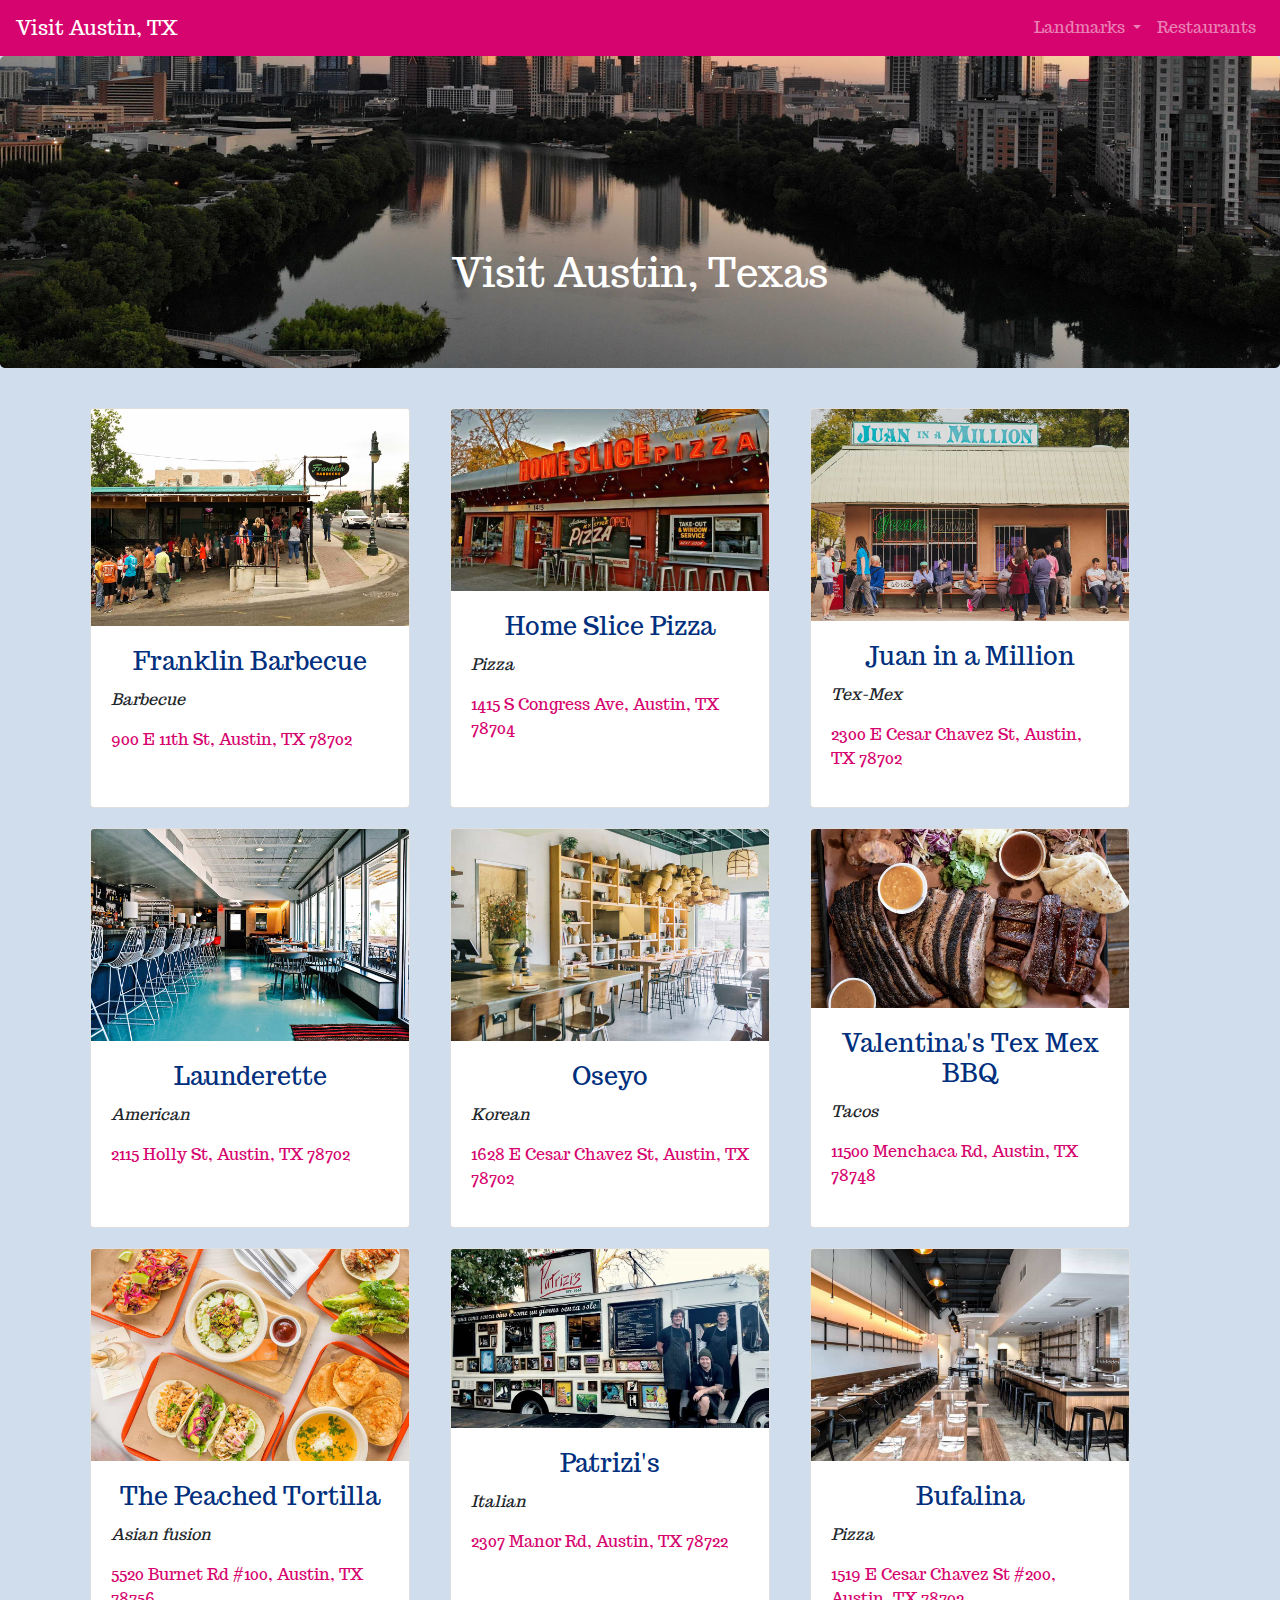
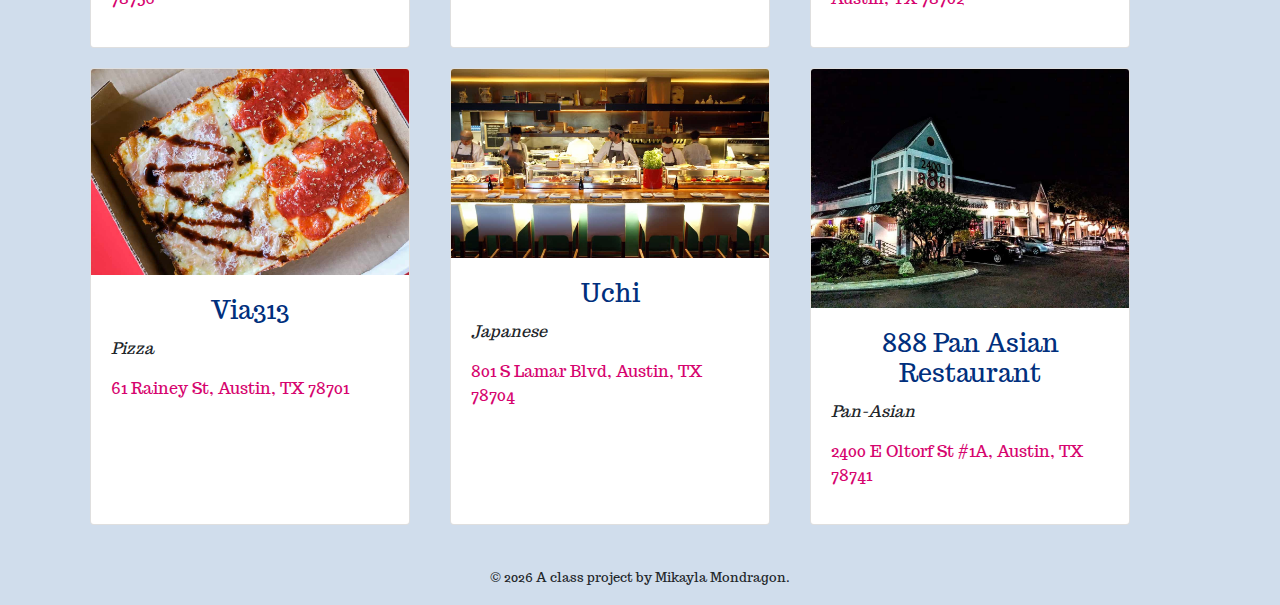
==== commit f666796e: "adding css" ====
--- a/docs/restaurants.html
+++ b/docs/restaurants.html
@@ -8,6 +8,10 @@
     <meta http-equiv="X-UA-Compatible" content="IE=edge"/>
     <meta name="viewport" content="width=device-width, initial-scale=1, maximum-scale=1">
     <link rel="stylesheet" href="css/main.css">
+    <link rel="preconnect" href="https://fonts.gstatic.com">
+    <link href="https://fonts.googleapis.com/css2?family=Trocchi&display=swap" rel="stylesheet">
+
+
   </head>
 
   <body>
--- a/docs/css/main.css
+++ b/docs/css/main.css
@@ -3,5 +3,5 @@
  * Copyright 2011-2021 The Bootstrap Authors
  * Copyright 2011-2021 Twitter, Inc.
  * Licensed under MIT (https://github.com/twbs/bootstrap/blob/main/LICENSE)
- */:root{--blue:#007bff;--indigo:#6610f2;--purple:#6f42c1;--pink:#e83e8c;--red:#dc3545;--orange:#fd7e14;--yellow:#ffc107;--green:#28a745;--teal:#20c997;--cyan:#17a2b8;--white:#fff;--gray:#6c757d;--gray-dark:#343a40;--primary:#d6046e;--secondary:#002f7d;--success:#28a745;--info:#17a2b8;--warning:#ffc107;--danger:#dc3545;--light:#f8f9fa;--dark:#343a40;--breakpoint-xs:0;--breakpoint-sm:576px;--breakpoint-md:768px;--breakpoint-lg:992px;--breakpoint-xl:1200px;--font-family-sans-serif:-apple-system,BlinkMacSystemFont,"Segoe UI",Roboto,"Helvetica Neue",Arial,"Noto Sans","Liberation Sans",sans-serif,"Apple Color Emoji","Segoe UI Emoji","Segoe UI Symbol","Noto Color Emoji";--font-family-monospace:SFMono-Regular,Menlo,Monaco,Consolas,"Liberation Mono","Courier New",monospace}*,:after,:before{box-sizing:border-box}html{font-family:sans-serif;line-height:1.15;-webkit-text-size-adjust:100%;-webkit-tap-highlight-color:rgba(0,0,0,0)}article,aside,figcaption,figure,footer,header,hgroup,main,nav,section{display:block}body{margin:0;font-family:-apple-system,BlinkMacSystemFont,Segoe UI,Roboto,Helvetica Neue,Arial,Noto Sans,Liberation Sans,sans-serif,Apple Color Emoji,Segoe UI Emoji,Segoe UI Symbol,Noto Color Emoji;font-size:1rem;font-weight:400;line-height:1.5;color:#212529;text-align:left;background-color:#d0ddec}[tabindex="-1"]:focus:not(:focus-visible){outline:0!important}hr{box-sizing:content-box;height:0;overflow:visible}h1,h2,h3,h4,h5,h6{margin-top:0;margin-bottom:.5rem}p{margin-top:0;margin-bottom:1rem}abbr[data-original-title],abbr[title]{text-decoration:underline;-webkit-text-decoration:underline dotted;-moz-text-decoration:underline dotted;text-decoration:underline dotted;cursor:help;border-bottom:0;-webkit-text-decoration-skip-ink:none;text-decoration-skip-ink:none}address{font-style:normal;line-height:inherit}address,dl,ol,ul{margin-bottom:1rem}dl,ol,ul{margin-top:0}ol ol,ol ul,ul ol,ul ul{margin-bottom:0}dt{font-weight:700}dd{margin-bottom:.5rem;margin-left:0}blockquote{margin:0 0 1rem}b,strong{font-weight:bolder}small{font-size:80%}sub,sup{position:relative;font-size:75%;line-height:0;vertical-align:baseline}sub{bottom:-.25em}sup{top:-.5em}a{color:#d6046e;text-decoration:none;background-color:transparent}a:hover{color:#8b0347;text-decoration:underline}a:not([href]):not([class]){color:inherit;text-decoration:none}a:not([href]):not([class]):hover{color:inherit;text-decoration:none}code,kbd,pre,samp{font-family:SFMono-Regular,Menlo,Monaco,Consolas,Liberation Mono,Courier New,monospace;font-size:1em}pre{margin-top:0;margin-bottom:1rem;overflow:auto;-ms-overflow-style:scrollbar}figure{margin:0 0 1rem}img{border-style:none}img,svg{vertical-align:middle}svg{overflow:hidden}table{border-collapse:collapse}caption{padding-top:.75rem;padding-bottom:.75rem;color:#6c757d;text-align:left;caption-side:bottom}th{text-align:inherit;text-align:-webkit-match-parent}label{display:inline-block;margin-bottom:.5rem}button{border-radius:0}button:focus:not(:focus-visible){outline:0}button,input,optgroup,select,textarea{margin:0;font-family:inherit;font-size:inherit;line-height:inherit}button,input{overflow:visible}button,select{text-transform:none}[role=button]{cursor:pointer}select{word-wrap:normal}[type=button],[type=reset],[type=submit],button{-webkit-appearance:button}[type=button]:not(:disabled),[type=reset]:not(:disabled),[type=submit]:not(:disabled),button:not(:disabled){cursor:pointer}[type=button]::-moz-focus-inner,[type=reset]::-moz-focus-inner,[type=submit]::-moz-focus-inner,button::-moz-focus-inner{padding:0;border-style:none}input[type=checkbox],input[type=radio]{box-sizing:border-box;padding:0}textarea{overflow:auto;resize:vertical}fieldset{min-width:0;padding:0;margin:0;border:0}legend{display:block;width:100%;max-width:100%;padding:0;margin-bottom:.5rem;font-size:1.5rem;line-height:inherit;color:inherit;white-space:normal}progress{vertical-align:baseline}[type=number]::-webkit-inner-spin-button,[type=number]::-webkit-outer-spin-button{height:auto}[type=search]{outline-offset:-2px;-webkit-appearance:none}[type=search]::-webkit-search-decoration{-webkit-appearance:none}::-webkit-file-upload-button{font:inherit;-webkit-appearance:button}output{display:inline-block}summary{display:list-item;cursor:pointer}template{display:none}[hidden]{display:none!important}.h1,.h2,.h3,.h4,.h5,.h6,h1,h2,h3,h4,h5,h6{margin-bottom:.5rem;font-weight:500;line-height:1.2}.h1,h1{font-size:2.5rem}.h2,h2{font-size:2rem}.h3,h3{font-size:1.75rem}.h4,h4{font-size:1.5rem}.h5,h5{font-size:1.25rem}.h6,h6{font-size:1rem}.lead{font-size:1.25rem;font-weight:300}.display-1{font-size:6rem}.display-1,.display-2{font-weight:300;line-height:1.2}.display-2{font-size:5.5rem}.display-3{font-size:4.5rem}.display-3,.display-4{font-weight:300;line-height:1.2}.display-4{font-size:3.5rem}hr{margin-top:1rem;margin-bottom:1rem;border:0;border-top:1px solid rgba(0,0,0,.1)}.small,small{font-size:80%;font-weight:400}.mark,mark{padding:.2em;background-color:#fcf8e3}.list-inline,.list-unstyled{padding-left:0;list-style:none}.list-inline-item{display:inline-block}.list-inline-item:not(:last-child){margin-right:.5rem}.initialism{font-size:90%;text-transform:uppercase}.blockquote{margin-bottom:1rem;font-size:1.25rem}.blockquote-footer{display:block;font-size:80%;color:#6c757d}.blockquote-footer:before{content:"\2014\00A0"}.img-fluid,.img-thumbnail{max-width:100%;height:auto}.img-thumbnail{padding:.25rem;background-color:#d0ddec;border:1px solid #dee2e6;border-radius:.25rem}.figure{display:inline-block}.figure-img{margin-bottom:.5rem;line-height:1}.figure-caption{font-size:90%;color:#6c757d}code{font-size:87.5%;color:#e83e8c;word-wrap:break-word}a>code{color:inherit}kbd{padding:.2rem .4rem;font-size:87.5%;color:#fff;background-color:#212529;border-radius:.2rem}kbd kbd{padding:0;font-size:100%;font-weight:700}pre{display:block;font-size:87.5%;color:#212529}pre code{font-size:inherit;color:inherit;word-break:normal}.pre-scrollable{max-height:340px;overflow-y:scroll}.container,.container-fluid,.container-lg,.container-md,.container-sm,.container-xl{width:100%;padding-right:15px;padding-left:15px;margin-right:auto;margin-left:auto}@media (min-width:576px){.container,.container-sm{max-width:540px}}@media (min-width:768px){.container,.container-md,.container-sm{max-width:720px}}@media (min-width:992px){.container,.container-lg,.container-md,.container-sm{max-width:960px}}@media (min-width:1200px){.container,.container-lg,.container-md,.container-sm,.container-xl{max-width:1140px}}.row{display:-webkit-flex;display:-ms-flexbox;display:flex;-webkit-flex-wrap:wrap;-ms-flex-wrap:wrap;flex-wrap:wrap;margin-right:-15px;margin-left:-15px}.no-gutters{margin-right:0;margin-left:0}.no-gutters>.col,.no-gutters>[class*=col-]{padding-right:0;padding-left:0}.col,.col-1,.col-2,.col-3,.col-4,.col-5,.col-6,.col-7,.col-8,.col-9,.col-10,.col-11,.col-12,.col-auto,.col-lg,.col-lg-1,.col-lg-2,.col-lg-3,.col-lg-4,.col-lg-5,.col-lg-6,.col-lg-7,.col-lg-8,.col-lg-9,.col-lg-10,.col-lg-11,.col-lg-12,.col-lg-auto,.col-md,.col-md-1,.col-md-2,.col-md-3,.col-md-4,.col-md-5,.col-md-6,.col-md-7,.col-md-8,.col-md-9,.col-md-10,.col-md-11,.col-md-12,.col-md-auto,.col-sm,.col-sm-1,.col-sm-2,.col-sm-3,.col-sm-4,.col-sm-5,.col-sm-6,.col-sm-7,.col-sm-8,.col-sm-9,.col-sm-10,.col-sm-11,.col-sm-12,.col-sm-auto,.col-xl,.col-xl-1,.col-xl-2,.col-xl-3,.col-xl-4,.col-xl-5,.col-xl-6,.col-xl-7,.col-xl-8,.col-xl-9,.col-xl-10,.col-xl-11,.col-xl-12,.col-xl-auto{position:relative;width:100%;padding-right:15px;padding-left:15px}.col{-webkit-flex-basis:0;-ms-flex-preferred-size:0;flex-basis:0;-webkit-flex-grow:1;-ms-flex-positive:1;flex-grow:1;max-width:100%}.row-cols-1>*{-webkit-flex:0 0 100%;-ms-flex:0 0 100%;flex:0 0 100%;max-width:100%}.row-cols-2>*{-webkit-flex:0 0 50%;-ms-flex:0 0 50%;flex:0 0 50%;max-width:50%}.row-cols-3>*{-webkit-flex:0 0 33.33333%;-ms-flex:0 0 33.33333%;flex:0 0 33.33333%;max-width:33.33333%}.row-cols-4>*{-webkit-flex:0 0 25%;-ms-flex:0 0 25%;flex:0 0 25%;max-width:25%}.row-cols-5>*{-webkit-flex:0 0 20%;-ms-flex:0 0 20%;flex:0 0 20%;max-width:20%}.row-cols-6>*{-webkit-flex:0 0 16.66667%;-ms-flex:0 0 16.66667%;flex:0 0 16.66667%;max-width:16.66667%}.col-auto{-webkit-flex:0 0 auto;-ms-flex:0 0 auto;flex:0 0 auto;width:auto;max-width:100%}.col-1{-webkit-flex:0 0 8.33333%;-ms-flex:0 0 8.33333%;flex:0 0 8.33333%;max-width:8.33333%}.col-2{-webkit-flex:0 0 16.66667%;-ms-flex:0 0 16.66667%;flex:0 0 16.66667%;max-width:16.66667%}.col-3{-webkit-flex:0 0 25%;-ms-flex:0 0 25%;flex:0 0 25%;max-width:25%}.col-4{-webkit-flex:0 0 33.33333%;-ms-flex:0 0 33.33333%;flex:0 0 33.33333%;max-width:33.33333%}.col-5{-webkit-flex:0 0 41.66667%;-ms-flex:0 0 41.66667%;flex:0 0 41.66667%;max-width:41.66667%}.col-6{-webkit-flex:0 0 50%;-ms-flex:0 0 50%;flex:0 0 50%;max-width:50%}.col-7{-webkit-flex:0 0 58.33333%;-ms-flex:0 0 58.33333%;flex:0 0 58.33333%;max-width:58.33333%}.col-8{-webkit-flex:0 0 66.66667%;-ms-flex:0 0 66.66667%;flex:0 0 66.66667%;max-width:66.66667%}.col-9{-webkit-flex:0 0 75%;-ms-flex:0 0 75%;flex:0 0 75%;max-width:75%}.col-10{-webkit-flex:0 0 83.33333%;-ms-flex:0 0 83.33333%;flex:0 0 83.33333%;max-width:83.33333%}.col-11{-webkit-flex:0 0 91.66667%;-ms-flex:0 0 91.66667%;flex:0 0 91.66667%;max-width:91.66667%}.col-12{-webkit-flex:0 0 100%;-ms-flex:0 0 100%;flex:0 0 100%;max-width:100%}.order-first{-webkit-order:-1;-ms-flex-order:-1;order:-1}.order-last{-webkit-order:13;-ms-flex-order:13;order:13}.order-0{-webkit-order:0;-ms-flex-order:0;order:0}.order-1{-webkit-order:1;-ms-flex-order:1;order:1}.order-2{-webkit-order:2;-ms-flex-order:2;order:2}.order-3{-webkit-order:3;-ms-flex-order:3;order:3}.order-4{-webkit-order:4;-ms-flex-order:4;order:4}.order-5{-webkit-order:5;-ms-flex-order:5;order:5}.order-6{-webkit-order:6;-ms-flex-order:6;order:6}.order-7{-webkit-order:7;-ms-flex-order:7;order:7}.order-8{-webkit-order:8;-ms-flex-order:8;order:8}.order-9{-webkit-order:9;-ms-flex-order:9;order:9}.order-10{-webkit-order:10;-ms-flex-order:10;order:10}.order-11{-webkit-order:11;-ms-flex-order:11;order:11}.order-12{-webkit-order:12;-ms-flex-order:12;order:12}.offset-1{margin-left:8.33333%}.offset-2{margin-left:16.66667%}.offset-3{margin-left:25%}.offset-4{margin-left:33.33333%}.offset-5{margin-left:41.66667%}.offset-6{margin-left:50%}.offset-7{margin-left:58.33333%}.offset-8{margin-left:66.66667%}.offset-9{margin-left:75%}.offset-10{margin-left:83.33333%}.offset-11{margin-left:91.66667%}@media (min-width:576px){.col-sm{-webkit-flex-basis:0;-ms-flex-preferred-size:0;flex-basis:0;-webkit-flex-grow:1;-ms-flex-positive:1;flex-grow:1;max-width:100%}.row-cols-sm-1>*{-webkit-flex:0 0 100%;-ms-flex:0 0 100%;flex:0 0 100%;max-width:100%}.row-cols-sm-2>*{-webkit-flex:0 0 50%;-ms-flex:0 0 50%;flex:0 0 50%;max-width:50%}.row-cols-sm-3>*{-webkit-flex:0 0 33.33333%;-ms-flex:0 0 33.33333%;flex:0 0 33.33333%;max-width:33.33333%}.row-cols-sm-4>*{-webkit-flex:0 0 25%;-ms-flex:0 0 25%;flex:0 0 25%;max-width:25%}.row-cols-sm-5>*{-webkit-flex:0 0 20%;-ms-flex:0 0 20%;flex:0 0 20%;max-width:20%}.row-cols-sm-6>*{-webkit-flex:0 0 16.66667%;-ms-flex:0 0 16.66667%;flex:0 0 16.66667%;max-width:16.66667%}.col-sm-auto{-webkit-flex:0 0 auto;-ms-flex:0 0 auto;flex:0 0 auto;width:auto;max-width:100%}.col-sm-1{-webkit-flex:0 0 8.33333%;-ms-flex:0 0 8.33333%;flex:0 0 8.33333%;max-width:8.33333%}.col-sm-2{-webkit-flex:0 0 16.66667%;-ms-flex:0 0 16.66667%;flex:0 0 16.66667%;max-width:16.66667%}.col-sm-3{-webkit-flex:0 0 25%;-ms-flex:0 0 25%;flex:0 0 25%;max-width:25%}.col-sm-4{-webkit-flex:0 0 33.33333%;-ms-flex:0 0 33.33333%;flex:0 0 33.33333%;max-width:33.33333%}.col-sm-5{-webkit-flex:0 0 41.66667%;-ms-flex:0 0 41.66667%;flex:0 0 41.66667%;max-width:41.66667%}.col-sm-6{-webkit-flex:0 0 50%;-ms-flex:0 0 50%;flex:0 0 50%;max-width:50%}.col-sm-7{-webkit-flex:0 0 58.33333%;-ms-flex:0 0 58.33333%;flex:0 0 58.33333%;max-width:58.33333%}.col-sm-8{-webkit-flex:0 0 66.66667%;-ms-flex:0 0 66.66667%;flex:0 0 66.66667%;max-width:66.66667%}.col-sm-9{-webkit-flex:0 0 75%;-ms-flex:0 0 75%;flex:0 0 75%;max-width:75%}.col-sm-10{-webkit-flex:0 0 83.33333%;-ms-flex:0 0 83.33333%;flex:0 0 83.33333%;max-width:83.33333%}.col-sm-11{-webkit-flex:0 0 91.66667%;-ms-flex:0 0 91.66667%;flex:0 0 91.66667%;max-width:91.66667%}.col-sm-12{-webkit-flex:0 0 100%;-ms-flex:0 0 100%;flex:0 0 100%;max-width:100%}.order-sm-first{-webkit-order:-1;-ms-flex-order:-1;order:-1}.order-sm-last{-webkit-order:13;-ms-flex-order:13;order:13}.order-sm-0{-webkit-order:0;-ms-flex-order:0;order:0}.order-sm-1{-webkit-order:1;-ms-flex-order:1;order:1}.order-sm-2{-webkit-order:2;-ms-flex-order:2;order:2}.order-sm-3{-webkit-order:3;-ms-flex-order:3;order:3}.order-sm-4{-webkit-order:4;-ms-flex-order:4;order:4}.order-sm-5{-webkit-order:5;-ms-flex-order:5;order:5}.order-sm-6{-webkit-order:6;-ms-flex-order:6;order:6}.order-sm-7{-webkit-order:7;-ms-flex-order:7;order:7}.order-sm-8{-webkit-order:8;-ms-flex-order:8;order:8}.order-sm-9{-webkit-order:9;-ms-flex-order:9;order:9}.order-sm-10{-webkit-order:10;-ms-flex-order:10;order:10}.order-sm-11{-webkit-order:11;-ms-flex-order:11;order:11}.order-sm-12{-webkit-order:12;-ms-flex-order:12;order:12}.offset-sm-0{margin-left:0}.offset-sm-1{margin-left:8.33333%}.offset-sm-2{margin-left:16.66667%}.offset-sm-3{margin-left:25%}.offset-sm-4{margin-left:33.33333%}.offset-sm-5{margin-left:41.66667%}.offset-sm-6{margin-left:50%}.offset-sm-7{margin-left:58.33333%}.offset-sm-8{margin-left:66.66667%}.offset-sm-9{margin-left:75%}.offset-sm-10{margin-left:83.33333%}.offset-sm-11{margin-left:91.66667%}}@media (min-width:768px){.col-md{-webkit-flex-basis:0;-ms-flex-preferred-size:0;flex-basis:0;-webkit-flex-grow:1;-ms-flex-positive:1;flex-grow:1;max-width:100%}.row-cols-md-1>*{-webkit-flex:0 0 100%;-ms-flex:0 0 100%;flex:0 0 100%;max-width:100%}.row-cols-md-2>*{-webkit-flex:0 0 50%;-ms-flex:0 0 50%;flex:0 0 50%;max-width:50%}.row-cols-md-3>*{-webkit-flex:0 0 33.33333%;-ms-flex:0 0 33.33333%;flex:0 0 33.33333%;max-width:33.33333%}.row-cols-md-4>*{-webkit-flex:0 0 25%;-ms-flex:0 0 25%;flex:0 0 25%;max-width:25%}.row-cols-md-5>*{-webkit-flex:0 0 20%;-ms-flex:0 0 20%;flex:0 0 20%;max-width:20%}.row-cols-md-6>*{-webkit-flex:0 0 16.66667%;-ms-flex:0 0 16.66667%;flex:0 0 16.66667%;max-width:16.66667%}.col-md-auto{-webkit-flex:0 0 auto;-ms-flex:0 0 auto;flex:0 0 auto;width:auto;max-width:100%}.col-md-1{-webkit-flex:0 0 8.33333%;-ms-flex:0 0 8.33333%;flex:0 0 8.33333%;max-width:8.33333%}.col-md-2{-webkit-flex:0 0 16.66667%;-ms-flex:0 0 16.66667%;flex:0 0 16.66667%;max-width:16.66667%}.col-md-3{-webkit-flex:0 0 25%;-ms-flex:0 0 25%;flex:0 0 25%;max-width:25%}.col-md-4{-webkit-flex:0 0 33.33333%;-ms-flex:0 0 33.33333%;flex:0 0 33.33333%;max-width:33.33333%}.col-md-5{-webkit-flex:0 0 41.66667%;-ms-flex:0 0 41.66667%;flex:0 0 41.66667%;max-width:41.66667%}.col-md-6{-webkit-flex:0 0 50%;-ms-flex:0 0 50%;flex:0 0 50%;max-width:50%}.col-md-7{-webkit-flex:0 0 58.33333%;-ms-flex:0 0 58.33333%;flex:0 0 58.33333%;max-width:58.33333%}.col-md-8{-webkit-flex:0 0 66.66667%;-ms-flex:0 0 66.66667%;flex:0 0 66.66667%;max-width:66.66667%}.col-md-9{-webkit-flex:0 0 75%;-ms-flex:0 0 75%;flex:0 0 75%;max-width:75%}.col-md-10{-webkit-flex:0 0 83.33333%;-ms-flex:0 0 83.33333%;flex:0 0 83.33333%;max-width:83.33333%}.col-md-11{-webkit-flex:0 0 91.66667%;-ms-flex:0 0 91.66667%;flex:0 0 91.66667%;max-width:91.66667%}.col-md-12{-webkit-flex:0 0 100%;-ms-flex:0 0 100%;flex:0 0 100%;max-width:100%}.order-md-first{-webkit-order:-1;-ms-flex-order:-1;order:-1}.order-md-last{-webkit-order:13;-ms-flex-order:13;order:13}.order-md-0{-webkit-order:0;-ms-flex-order:0;order:0}.order-md-1{-webkit-order:1;-ms-flex-order:1;order:1}.order-md-2{-webkit-order:2;-ms-flex-order:2;order:2}.order-md-3{-webkit-order:3;-ms-flex-order:3;order:3}.order-md-4{-webkit-order:4;-ms-flex-order:4;order:4}.order-md-5{-webkit-order:5;-ms-flex-order:5;order:5}.order-md-6{-webkit-order:6;-ms-flex-order:6;order:6}.order-md-7{-webkit-order:7;-ms-flex-order:7;order:7}.order-md-8{-webkit-order:8;-ms-flex-order:8;order:8}.order-md-9{-webkit-order:9;-ms-flex-order:9;order:9}.order-md-10{-webkit-order:10;-ms-flex-order:10;order:10}.order-md-11{-webkit-order:11;-ms-flex-order:11;order:11}.order-md-12{-webkit-order:12;-ms-flex-order:12;order:12}.offset-md-0{margin-left:0}.offset-md-1{margin-left:8.33333%}.offset-md-2{margin-left:16.66667%}.offset-md-3{margin-left:25%}.offset-md-4{margin-left:33.33333%}.offset-md-5{margin-left:41.66667%}.offset-md-6{margin-left:50%}.offset-md-7{margin-left:58.33333%}.offset-md-8{margin-left:66.66667%}.offset-md-9{margin-left:75%}.offset-md-10{margin-left:83.33333%}.offset-md-11{margin-left:91.66667%}}@media (min-width:992px){.col-lg{-webkit-flex-basis:0;-ms-flex-preferred-size:0;flex-basis:0;-webkit-flex-grow:1;-ms-flex-positive:1;flex-grow:1;max-width:100%}.row-cols-lg-1>*{-webkit-flex:0 0 100%;-ms-flex:0 0 100%;flex:0 0 100%;max-width:100%}.row-cols-lg-2>*{-webkit-flex:0 0 50%;-ms-flex:0 0 50%;flex:0 0 50%;max-width:50%}.row-cols-lg-3>*{-webkit-flex:0 0 33.33333%;-ms-flex:0 0 33.33333%;flex:0 0 33.33333%;max-width:33.33333%}.row-cols-lg-4>*{-webkit-flex:0 0 25%;-ms-flex:0 0 25%;flex:0 0 25%;max-width:25%}.row-cols-lg-5>*{-webkit-flex:0 0 20%;-ms-flex:0 0 20%;flex:0 0 20%;max-width:20%}.row-cols-lg-6>*{-webkit-flex:0 0 16.66667%;-ms-flex:0 0 16.66667%;flex:0 0 16.66667%;max-width:16.66667%}.col-lg-auto{-webkit-flex:0 0 auto;-ms-flex:0 0 auto;flex:0 0 auto;width:auto;max-width:100%}.col-lg-1{-webkit-flex:0 0 8.33333%;-ms-flex:0 0 8.33333%;flex:0 0 8.33333%;max-width:8.33333%}.col-lg-2{-webkit-flex:0 0 16.66667%;-ms-flex:0 0 16.66667%;flex:0 0 16.66667%;max-width:16.66667%}.col-lg-3{-webkit-flex:0 0 25%;-ms-flex:0 0 25%;flex:0 0 25%;max-width:25%}.col-lg-4{-webkit-flex:0 0 33.33333%;-ms-flex:0 0 33.33333%;flex:0 0 33.33333%;max-width:33.33333%}.col-lg-5{-webkit-flex:0 0 41.66667%;-ms-flex:0 0 41.66667%;flex:0 0 41.66667%;max-width:41.66667%}.col-lg-6{-webkit-flex:0 0 50%;-ms-flex:0 0 50%;flex:0 0 50%;max-width:50%}.col-lg-7{-webkit-flex:0 0 58.33333%;-ms-flex:0 0 58.33333%;flex:0 0 58.33333%;max-width:58.33333%}.col-lg-8{-webkit-flex:0 0 66.66667%;-ms-flex:0 0 66.66667%;flex:0 0 66.66667%;max-width:66.66667%}.col-lg-9{-webkit-flex:0 0 75%;-ms-flex:0 0 75%;flex:0 0 75%;max-width:75%}.col-lg-10{-webkit-flex:0 0 83.33333%;-ms-flex:0 0 83.33333%;flex:0 0 83.33333%;max-width:83.33333%}.col-lg-11{-webkit-flex:0 0 91.66667%;-ms-flex:0 0 91.66667%;flex:0 0 91.66667%;max-width:91.66667%}.col-lg-12{-webkit-flex:0 0 100%;-ms-flex:0 0 100%;flex:0 0 100%;max-width:100%}.order-lg-first{-webkit-order:-1;-ms-flex-order:-1;order:-1}.order-lg-last{-webkit-order:13;-ms-flex-order:13;order:13}.order-lg-0{-webkit-order:0;-ms-flex-order:0;order:0}.order-lg-1{-webkit-order:1;-ms-flex-order:1;order:1}.order-lg-2{-webkit-order:2;-ms-flex-order:2;order:2}.order-lg-3{-webkit-order:3;-ms-flex-order:3;order:3}.order-lg-4{-webkit-order:4;-ms-flex-order:4;order:4}.order-lg-5{-webkit-order:5;-ms-flex-order:5;order:5}.order-lg-6{-webkit-order:6;-ms-flex-order:6;order:6}.order-lg-7{-webkit-order:7;-ms-flex-order:7;order:7}.order-lg-8{-webkit-order:8;-ms-flex-order:8;order:8}.order-lg-9{-webkit-order:9;-ms-flex-order:9;order:9}.order-lg-10{-webkit-order:10;-ms-flex-order:10;order:10}.order-lg-11{-webkit-order:11;-ms-flex-order:11;order:11}.order-lg-12{-webkit-order:12;-ms-flex-order:12;order:12}.offset-lg-0{margin-left:0}.offset-lg-1{margin-left:8.33333%}.offset-lg-2{margin-left:16.66667%}.offset-lg-3{margin-left:25%}.offset-lg-4{margin-left:33.33333%}.offset-lg-5{margin-left:41.66667%}.offset-lg-6{margin-left:50%}.offset-lg-7{margin-left:58.33333%}.offset-lg-8{margin-left:66.66667%}.offset-lg-9{margin-left:75%}.offset-lg-10{margin-left:83.33333%}.offset-lg-11{margin-left:91.66667%}}@media (min-width:1200px){.col-xl{-webkit-flex-basis:0;-ms-flex-preferred-size:0;flex-basis:0;-webkit-flex-grow:1;-ms-flex-positive:1;flex-grow:1;max-width:100%}.row-cols-xl-1>*{-webkit-flex:0 0 100%;-ms-flex:0 0 100%;flex:0 0 100%;max-width:100%}.row-cols-xl-2>*{-webkit-flex:0 0 50%;-ms-flex:0 0 50%;flex:0 0 50%;max-width:50%}.row-cols-xl-3>*{-webkit-flex:0 0 33.33333%;-ms-flex:0 0 33.33333%;flex:0 0 33.33333%;max-width:33.33333%}.row-cols-xl-4>*{-webkit-flex:0 0 25%;-ms-flex:0 0 25%;flex:0 0 25%;max-width:25%}.row-cols-xl-5>*{-webkit-flex:0 0 20%;-ms-flex:0 0 20%;flex:0 0 20%;max-width:20%}.row-cols-xl-6>*{-webkit-flex:0 0 16.66667%;-ms-flex:0 0 16.66667%;flex:0 0 16.66667%;max-width:16.66667%}.col-xl-auto{-webkit-flex:0 0 auto;-ms-flex:0 0 auto;flex:0 0 auto;width:auto;max-width:100%}.col-xl-1{-webkit-flex:0 0 8.33333%;-ms-flex:0 0 8.33333%;flex:0 0 8.33333%;max-width:8.33333%}.col-xl-2{-webkit-flex:0 0 16.66667%;-ms-flex:0 0 16.66667%;flex:0 0 16.66667%;max-width:16.66667%}.col-xl-3{-webkit-flex:0 0 25%;-ms-flex:0 0 25%;flex:0 0 25%;max-width:25%}.col-xl-4{-webkit-flex:0 0 33.33333%;-ms-flex:0 0 33.33333%;flex:0 0 33.33333%;max-width:33.33333%}.col-xl-5{-webkit-flex:0 0 41.66667%;-ms-flex:0 0 41.66667%;flex:0 0 41.66667%;max-width:41.66667%}.col-xl-6{-webkit-flex:0 0 50%;-ms-flex:0 0 50%;flex:0 0 50%;max-width:50%}.col-xl-7{-webkit-flex:0 0 58.33333%;-ms-flex:0 0 58.33333%;flex:0 0 58.33333%;max-width:58.33333%}.col-xl-8{-webkit-flex:0 0 66.66667%;-ms-flex:0 0 66.66667%;flex:0 0 66.66667%;max-width:66.66667%}.col-xl-9{-webkit-flex:0 0 75%;-ms-flex:0 0 75%;flex:0 0 75%;max-width:75%}.col-xl-10{-webkit-flex:0 0 83.33333%;-ms-flex:0 0 83.33333%;flex:0 0 83.33333%;max-width:83.33333%}.col-xl-11{-webkit-flex:0 0 91.66667%;-ms-flex:0 0 91.66667%;flex:0 0 91.66667%;max-width:91.66667%}.col-xl-12{-webkit-flex:0 0 100%;-ms-flex:0 0 100%;flex:0 0 100%;max-width:100%}.order-xl-first{-webkit-order:-1;-ms-flex-order:-1;order:-1}.order-xl-last{-webkit-order:13;-ms-flex-order:13;order:13}.order-xl-0{-webkit-order:0;-ms-flex-order:0;order:0}.order-xl-1{-webkit-order:1;-ms-flex-order:1;order:1}.order-xl-2{-webkit-order:2;-ms-flex-order:2;order:2}.order-xl-3{-webkit-order:3;-ms-flex-order:3;order:3}.order-xl-4{-webkit-order:4;-ms-flex-order:4;order:4}.order-xl-5{-webkit-order:5;-ms-flex-order:5;order:5}.order-xl-6{-webkit-order:6;-ms-flex-order:6;order:6}.order-xl-7{-webkit-order:7;-ms-flex-order:7;order:7}.order-xl-8{-webkit-order:8;-ms-flex-order:8;order:8}.order-xl-9{-webkit-order:9;-ms-flex-order:9;order:9}.order-xl-10{-webkit-order:10;-ms-flex-order:10;order:10}.order-xl-11{-webkit-order:11;-ms-flex-order:11;order:11}.order-xl-12{-webkit-order:12;-ms-flex-order:12;order:12}.offset-xl-0{margin-left:0}.offset-xl-1{margin-left:8.33333%}.offset-xl-2{margin-left:16.66667%}.offset-xl-3{margin-left:25%}.offset-xl-4{margin-left:33.33333%}.offset-xl-5{margin-left:41.66667%}.offset-xl-6{margin-left:50%}.offset-xl-7{margin-left:58.33333%}.offset-xl-8{margin-left:66.66667%}.offset-xl-9{margin-left:75%}.offset-xl-10{margin-left:83.33333%}.offset-xl-11{margin-left:91.66667%}}.table{width:100%;margin-bottom:1rem;color:#212529}.table td,.table th{padding:.75rem;vertical-align:top;border-top:1px solid #dee2e6}.table thead th{vertical-align:bottom;border-bottom:2px solid #dee2e6}.table tbody+tbody{border-top:2px solid #dee2e6}.table-sm td,.table-sm th{padding:.3rem}.table-bordered,.table-bordered td,.table-bordered th{border:1px solid #dee2e6}.table-bordered thead td,.table-bordered thead th{border-bottom-width:2px}.table-borderless tbody+tbody,.table-borderless td,.table-borderless th,.table-borderless thead th{border:0}.table-striped tbody tr:nth-of-type(odd){background-color:rgba(0,0,0,.05)}.table-hover tbody tr:hover{color:#212529;background-color:rgba(0,0,0,.075)}.table-primary,.table-primary>td,.table-primary>th{background-color:#f4b9d6}.table-primary tbody+tbody,.table-primary td,.table-primary th,.table-primary thead th{border-color:#ea7cb4}.table-hover .table-primary:hover{background-color:#f1a3c9}.table-hover .table-primary:hover>td,.table-hover .table-primary:hover>th{background-color:#f1a3c9}.table-secondary,.table-secondary>td,.table-secondary>th{background-color:#b8c5db}.table-secondary tbody+tbody,.table-secondary td,.table-secondary th,.table-secondary thead th{border-color:#7a93bb}.table-hover .table-secondary:hover{background-color:#a7b7d2}.table-hover .table-secondary:hover>td,.table-hover .table-secondary:hover>th{background-color:#a7b7d2}.table-success,.table-success>td,.table-success>th{background-color:#c3e6cb}.table-success tbody+tbody,.table-success td,.table-success th,.table-success thead th{border-color:#8fd19e}.table-hover .table-success:hover{background-color:#b1dfbb}.table-hover .table-success:hover>td,.table-hover .table-success:hover>th{background-color:#b1dfbb}.table-info,.table-info>td,.table-info>th{background-color:#bee5eb}.table-info tbody+tbody,.table-info td,.table-info th,.table-info thead th{border-color:#86cfda}.table-hover .table-info:hover{background-color:#abdde5}.table-hover .table-info:hover>td,.table-hover .table-info:hover>th{background-color:#abdde5}.table-warning,.table-warning>td,.table-warning>th{background-color:#ffeeba}.table-warning tbody+tbody,.table-warning td,.table-warning th,.table-warning thead th{border-color:#ffdf7e}.table-hover .table-warning:hover{background-color:#ffe8a1}.table-hover .table-warning:hover>td,.table-hover .table-warning:hover>th{background-color:#ffe8a1}.table-danger,.table-danger>td,.table-danger>th{background-color:#f5c6cb}.table-danger tbody+tbody,.table-danger td,.table-danger th,.table-danger thead th{border-color:#ed969e}.table-hover .table-danger:hover{background-color:#f1b0b7}.table-hover .table-danger:hover>td,.table-hover .table-danger:hover>th{background-color:#f1b0b7}.table-light,.table-light>td,.table-light>th{background-color:#fdfdfe}.table-light tbody+tbody,.table-light td,.table-light th,.table-light thead th{border-color:#fbfcfc}.table-hover .table-light:hover{background-color:#ececf6}.table-hover .table-light:hover>td,.table-hover .table-light:hover>th{background-color:#ececf6}.table-dark,.table-dark>td,.table-dark>th{background-color:#c6c8ca}.table-dark tbody+tbody,.table-dark td,.table-dark th,.table-dark thead th{border-color:#95999c}.table-hover .table-dark:hover{background-color:#b9bbbe}.table-hover .table-dark:hover>td,.table-hover .table-dark:hover>th{background-color:#b9bbbe}.table-active,.table-active>td,.table-active>th{background-color:rgba(0,0,0,.075)}.table-hover .table-active:hover{background-color:rgba(0,0,0,.075)}.table-hover .table-active:hover>td,.table-hover .table-active:hover>th{background-color:rgba(0,0,0,.075)}.table .thead-dark th{color:#fff;background-color:#343a40;border-color:#454d55}.table .thead-light th{color:#495057;background-color:#e9ecef;border-color:#dee2e6}.table-dark{color:#fff;background-color:#343a40}.table-dark td,.table-dark th,.table-dark thead th{border-color:#454d55}.table-dark.table-bordered{border:0}.table-dark.table-striped tbody tr:nth-of-type(odd){background-color:hsla(0,0%,100%,.05)}.table-dark.table-hover tbody tr:hover{color:#fff;background-color:hsla(0,0%,100%,.075)}@media (max-width:575.98px){.table-responsive-sm{display:block;width:100%;overflow-x:auto;-webkit-overflow-scrolling:touch}.table-responsive-sm>.table-bordered{border:0}}@media (max-width:767.98px){.table-responsive-md{display:block;width:100%;overflow-x:auto;-webkit-overflow-scrolling:touch}.table-responsive-md>.table-bordered{border:0}}@media (max-width:991.98px){.table-responsive-lg{display:block;width:100%;overflow-x:auto;-webkit-overflow-scrolling:touch}.table-responsive-lg>.table-bordered{border:0}}@media (max-width:1199.98px){.table-responsive-xl{display:block;width:100%;overflow-x:auto;-webkit-overflow-scrolling:touch}.table-responsive-xl>.table-bordered{border:0}}.table-responsive{display:block;width:100%;overflow-x:auto;-webkit-overflow-scrolling:touch}.table-responsive>.table-bordered{border:0}.form-control{display:block;width:100%;height:calc(1.5em + .75rem + 2px);padding:.375rem .75rem;font-size:1rem;font-weight:400;line-height:1.5;color:#495057;background-color:#fff;background-clip:padding-box;border:1px solid #ced4da;border-radius:.25rem;transition:border-color .15s ease-in-out,box-shadow .15s ease-in-out}@media (prefers-reduced-motion:reduce){.form-control{transition:none}}.form-control::-ms-expand{background-color:transparent;border:0}.form-control:-moz-focusring{color:transparent;text-shadow:0 0 0 #495057}.form-control:focus{color:#495057;background-color:#fff;border-color:#fc5eae;outline:0;box-shadow:0 0 0 .2rem rgba(214,4,110,.25)}.form-control::-webkit-input-placeholder{color:#6c757d;opacity:1}.form-control::-moz-placeholder{color:#6c757d;opacity:1}.form-control:-ms-input-placeholder{color:#6c757d;opacity:1}.form-control::-ms-input-placeholder{color:#6c757d;opacity:1}.form-control::placeholder{color:#6c757d;opacity:1}.form-control:disabled,.form-control[readonly]{background-color:#e9ecef;opacity:1}input[type=date].form-control,input[type=datetime-local].form-control,input[type=month].form-control,input[type=time].form-control{-webkit-appearance:none;-moz-appearance:none;appearance:none}select.form-control:focus::-ms-value{color:#495057;background-color:#fff}.form-control-file,.form-control-range{display:block;width:100%}.col-form-label{padding-top:calc(.375rem + 1px);padding-bottom:calc(.375rem + 1px);margin-bottom:0;font-size:inherit;line-height:1.5}.col-form-label-lg{padding-top:calc(.5rem + 1px);padding-bottom:calc(.5rem + 1px);font-size:1.25rem;line-height:1.5}.col-form-label-sm{padding-top:calc(.25rem + 1px);padding-bottom:calc(.25rem + 1px);font-size:.875rem;line-height:1.5}.form-control-plaintext{display:block;width:100%;padding:.375rem 0;margin-bottom:0;font-size:1rem;line-height:1.5;color:#212529;background-color:transparent;border:solid transparent;border-width:1px 0}.form-control-plaintext.form-control-lg,.form-control-plaintext.form-control-sm{padding-right:0;padding-left:0}.form-control-sm{height:calc(1.5em + .5rem + 2px);padding:.25rem .5rem;font-size:.875rem;line-height:1.5;border-radius:.2rem}.form-control-lg{height:calc(1.5em + 1rem + 2px);padding:.5rem 1rem;font-size:1.25rem;line-height:1.5;border-radius:.3rem}select.form-control[multiple],select.form-control[size]{height:auto}textarea.form-control{height:auto}.form-group{margin-bottom:1rem}.form-text{display:block;margin-top:.25rem}.form-row{display:-webkit-flex;display:-ms-flexbox;display:flex;-webkit-flex-wrap:wrap;-ms-flex-wrap:wrap;flex-wrap:wrap;margin-right:-5px;margin-left:-5px}.form-row>.col,.form-row>[class*=col-]{padding-right:5px;padding-left:5px}.form-check{position:relative;display:block;padding-left:1.25rem}.form-check-input{position:absolute;margin-top:.3rem;margin-left:-1.25rem}.form-check-input:disabled~.form-check-label,.form-check-input[disabled]~.form-check-label{color:#6c757d}.form-check-label{margin-bottom:0}.form-check-inline{display:-webkit-inline-flex;display:-ms-inline-flexbox;display:inline-flex;-webkit-align-items:center;-ms-flex-align:center;align-items:center;padding-left:0;margin-right:.75rem}.form-check-inline .form-check-input{position:static;margin-top:0;margin-right:.3125rem;margin-left:0}.valid-feedback{display:none;width:100%;margin-top:.25rem;font-size:80%;color:#28a745}.valid-tooltip{position:absolute;top:100%;left:0;z-index:5;display:none;max-width:100%;padding:.25rem .5rem;margin-top:.1rem;font-size:.875rem;line-height:1.5;color:#fff;background-color:rgba(40,167,69,.9);border-radius:.25rem}.form-row>.col>.valid-tooltip,.form-row>[class*=col-]>.valid-tooltip{left:5px}.is-valid~.valid-feedback,.is-valid~.valid-tooltip,.was-validated :valid~.valid-feedback,.was-validated :valid~.valid-tooltip{display:block}.form-control.is-valid,.was-validated .form-control:valid{border-color:#28a745;padding-right:calc(1.5em + .75rem);background-image:url("data:image/svg+xml;charset=utf-8,%3Csvg xmlns='http://www.w3.org/2000/svg' width='8' height='8'%3E%3Cpath fill='%2328a745' d='M2.3 6.73L.6 4.53c-.4-1.04.46-1.4 1.1-.8l1.1 1.4 3.4-3.8c.6-.63 1.6-.27 1.2.7l-4 4.6c-.43.5-.8.4-1.1.1z'/%3E%3C/svg%3E");background-repeat:no-repeat;background-position:right calc(.375em + .1875rem) center;background-size:calc(.75em + .375rem) calc(.75em + .375rem)}.form-control.is-valid:focus,.was-validated .form-control:valid:focus{border-color:#28a745;box-shadow:0 0 0 .2rem rgba(40,167,69,.25)}.was-validated textarea.form-control:valid,textarea.form-control.is-valid{padding-right:calc(1.5em + .75rem);background-position:top calc(.375em + .1875rem) right calc(.375em + .1875rem)}.custom-select.is-valid,.was-validated .custom-select:valid{border-color:#28a745;padding-right:calc(.75em + 2.3125rem);background:url("data:image/svg+xml;charset=utf-8,%3Csvg xmlns='http://www.w3.org/2000/svg' width='4' height='5'%3E%3Cpath fill='%23343a40' d='M2 0L0 2h4zm0 5L0 3h4z'/%3E%3C/svg%3E") right .75rem center/8px 10px no-repeat,#fff url("data:image/svg+xml;charset=utf-8,%3Csvg xmlns='http://www.w3.org/2000/svg' width='8' height='8'%3E%3Cpath fill='%2328a745' d='M2.3 6.73L.6 4.53c-.4-1.04.46-1.4 1.1-.8l1.1 1.4 3.4-3.8c.6-.63 1.6-.27 1.2.7l-4 4.6c-.43.5-.8.4-1.1.1z'/%3E%3C/svg%3E") center right 1.75rem/calc(.75em + .375rem) calc(.75em + .375rem) no-repeat}.custom-select.is-valid:focus,.was-validated .custom-select:valid:focus{border-color:#28a745;box-shadow:0 0 0 .2rem rgba(40,167,69,.25)}.form-check-input.is-valid~.form-check-label,.was-validated .form-check-input:valid~.form-check-label{color:#28a745}.form-check-input.is-valid~.valid-feedback,.form-check-input.is-valid~.valid-tooltip,.was-validated .form-check-input:valid~.valid-feedback,.was-validated .form-check-input:valid~.valid-tooltip{display:block}.custom-control-input.is-valid~.custom-control-label,.was-validated .custom-control-input:valid~.custom-control-label{color:#28a745}.custom-control-input.is-valid~.custom-control-label:before,.was-validated .custom-control-input:valid~.custom-control-label:before{border-color:#28a745}.custom-control-input.is-valid:checked~.custom-control-label:before,.was-validated .custom-control-input:valid:checked~.custom-control-label:before{border-color:#34ce57;background-color:#34ce57}.custom-control-input.is-valid:focus~.custom-control-label:before,.was-validated .custom-control-input:valid:focus~.custom-control-label:before{box-shadow:0 0 0 .2rem rgba(40,167,69,.25)}.custom-control-input.is-valid:focus:not(:checked)~.custom-control-label:before,.was-validated .custom-control-input:valid:focus:not(:checked)~.custom-control-label:before{border-color:#28a745}.custom-file-input.is-valid~.custom-file-label,.was-validated .custom-file-input:valid~.custom-file-label{border-color:#28a745}.custom-file-input.is-valid:focus~.custom-file-label,.was-validated .custom-file-input:valid:focus~.custom-file-label{border-color:#28a745;box-shadow:0 0 0 .2rem rgba(40,167,69,.25)}.invalid-feedback{display:none;width:100%;margin-top:.25rem;font-size:80%;color:#dc3545}.invalid-tooltip{position:absolute;top:100%;left:0;z-index:5;display:none;max-width:100%;padding:.25rem .5rem;margin-top:.1rem;font-size:.875rem;line-height:1.5;color:#fff;background-color:rgba(220,53,69,.9);border-radius:.25rem}.form-row>.col>.invalid-tooltip,.form-row>[class*=col-]>.invalid-tooltip{left:5px}.is-invalid~.invalid-feedback,.is-invalid~.invalid-tooltip,.was-validated :invalid~.invalid-feedback,.was-validated :invalid~.invalid-tooltip{display:block}.form-control.is-invalid,.was-validated .form-control:invalid{border-color:#dc3545;padding-right:calc(1.5em + .75rem);background-image:url("data:image/svg+xml;charset=utf-8,%3Csvg xmlns='http://www.w3.org/2000/svg' width='12' height='12' fill='none' stroke='%23dc3545'%3E%3Ccircle cx='6' cy='6' r='4.5'/%3E%3Cpath stroke-linejoin='round' d='M5.8 3.6h.4L6 6.5z'/%3E%3Ccircle cx='6' cy='8.2' r='.6' fill='%23dc3545' stroke='none'/%3E%3C/svg%3E");background-repeat:no-repeat;background-position:right calc(.375em + .1875rem) center;background-size:calc(.75em + .375rem) calc(.75em + .375rem)}.form-control.is-invalid:focus,.was-validated .form-control:invalid:focus{border-color:#dc3545;box-shadow:0 0 0 .2rem rgba(220,53,69,.25)}.was-validated textarea.form-control:invalid,textarea.form-control.is-invalid{padding-right:calc(1.5em + .75rem);background-position:top calc(.375em + .1875rem) right calc(.375em + .1875rem)}.custom-select.is-invalid,.was-validated .custom-select:invalid{border-color:#dc3545;padding-right:calc(.75em + 2.3125rem);background:url("data:image/svg+xml;charset=utf-8,%3Csvg xmlns='http://www.w3.org/2000/svg' width='4' height='5'%3E%3Cpath fill='%23343a40' d='M2 0L0 2h4zm0 5L0 3h4z'/%3E%3C/svg%3E") right .75rem center/8px 10px no-repeat,#fff url("data:image/svg+xml;charset=utf-8,%3Csvg xmlns='http://www.w3.org/2000/svg' width='12' height='12' fill='none' stroke='%23dc3545'%3E%3Ccircle cx='6' cy='6' r='4.5'/%3E%3Cpath stroke-linejoin='round' d='M5.8 3.6h.4L6 6.5z'/%3E%3Ccircle cx='6' cy='8.2' r='.6' fill='%23dc3545' stroke='none'/%3E%3C/svg%3E") center right 1.75rem/calc(.75em + .375rem) calc(.75em + .375rem) no-repeat}.custom-select.is-invalid:focus,.was-validated .custom-select:invalid:focus{border-color:#dc3545;box-shadow:0 0 0 .2rem rgba(220,53,69,.25)}.form-check-input.is-invalid~.form-check-label,.was-validated .form-check-input:invalid~.form-check-label{color:#dc3545}.form-check-input.is-invalid~.invalid-feedback,.form-check-input.is-invalid~.invalid-tooltip,.was-validated .form-check-input:invalid~.invalid-feedback,.was-validated .form-check-input:invalid~.invalid-tooltip{display:block}.custom-control-input.is-invalid~.custom-control-label,.was-validated .custom-control-input:invalid~.custom-control-label{color:#dc3545}.custom-control-input.is-invalid~.custom-control-label:before,.was-validated .custom-control-input:invalid~.custom-control-label:before{border-color:#dc3545}.custom-control-input.is-invalid:checked~.custom-control-label:before,.was-validated .custom-control-input:invalid:checked~.custom-control-label:before{border-color:#e4606d;background-color:#e4606d}.custom-control-input.is-invalid:focus~.custom-control-label:before,.was-validated .custom-control-input:invalid:focus~.custom-control-label:before{box-shadow:0 0 0 .2rem rgba(220,53,69,.25)}.custom-control-input.is-invalid:focus:not(:checked)~.custom-control-label:before,.was-validated .custom-control-input:invalid:focus:not(:checked)~.custom-control-label:before{border-color:#dc3545}.custom-file-input.is-invalid~.custom-file-label,.was-validated .custom-file-input:invalid~.custom-file-label{border-color:#dc3545}.custom-file-input.is-invalid:focus~.custom-file-label,.was-validated .custom-file-input:invalid:focus~.custom-file-label{border-color:#dc3545;box-shadow:0 0 0 .2rem rgba(220,53,69,.25)}.form-inline{display:-webkit-flex;display:-ms-flexbox;display:flex;-webkit-flex-flow:row wrap;-ms-flex-flow:row wrap;flex-flow:row wrap;-webkit-align-items:center;-ms-flex-align:center;align-items:center}.form-inline .form-check{width:100%}@media (min-width:576px){.form-inline label{-ms-flex-align:center;-webkit-justify-content:center;-ms-flex-pack:center;justify-content:center}.form-inline .form-group,.form-inline label{display:-webkit-flex;display:-ms-flexbox;display:flex;-webkit-align-items:center;align-items:center;margin-bottom:0}.form-inline .form-group{-webkit-flex:0 0 auto;-ms-flex:0 0 auto;flex:0 0 auto;-webkit-flex-flow:row wrap;-ms-flex-flow:row wrap;flex-flow:row wrap;-ms-flex-align:center}.form-inline .form-control{display:inline-block;width:auto;vertical-align:middle}.form-inline .form-control-plaintext{display:inline-block}.form-inline .custom-select,.form-inline .input-group{width:auto}.form-inline .form-check{display:-webkit-flex;display:-ms-flexbox;display:flex;-webkit-align-items:center;-ms-flex-align:center;align-items:center;-webkit-justify-content:center;-ms-flex-pack:center;justify-content:center;width:auto;padding-left:0}.form-inline .form-check-input{position:relative;-webkit-flex-shrink:0;-ms-flex-negative:0;flex-shrink:0;margin-top:0;margin-right:.25rem;margin-left:0}.form-inline .custom-control{-webkit-align-items:center;-ms-flex-align:center;align-items:center;-webkit-justify-content:center;-ms-flex-pack:center;justify-content:center}.form-inline .custom-control-label{margin-bottom:0}}.btn{display:inline-block;font-weight:400;color:#212529;text-align:center;vertical-align:middle;-webkit-user-select:none;-moz-user-select:none;-ms-user-select:none;user-select:none;background-color:transparent;border:1px solid transparent;padding:.375rem .75rem;font-size:1rem;line-height:1.5;border-radius:.25rem;transition:color .15s ease-in-out,background-color .15s ease-in-out,border-color .15s ease-in-out,box-shadow .15s ease-in-out}@media (prefers-reduced-motion:reduce){.btn{transition:none}}.btn:hover{color:#212529;text-decoration:none}.btn.focus,.btn:focus{outline:0;box-shadow:0 0 0 .2rem rgba(214,4,110,.25)}.btn.disabled,.btn:disabled{opacity:.65}.btn:not(:disabled):not(.disabled){cursor:pointer}a.btn.disabled,fieldset:disabled a.btn{pointer-events:none}.btn-primary{color:#fff;background-color:#d6046e;border-color:#d6046e}.btn-primary:hover{color:#fff;background-color:#b0035b;border-color:#a40354}.btn-primary.focus,.btn-primary:focus{color:#fff;background-color:#b0035b;border-color:#a40354;box-shadow:0 0 0 .2rem rgba(220,42,132,.5)}.btn-primary.disabled,.btn-primary:disabled{color:#fff;background-color:#d6046e;border-color:#d6046e}.btn-primary:not(:disabled):not(.disabled).active,.btn-primary:not(:disabled):not(.disabled):active,.show>.btn-primary.dropdown-toggle{color:#fff;background-color:#a40354;border-color:#97034e}.btn-primary:not(:disabled):not(.disabled).active:focus,.btn-primary:not(:disabled):not(.disabled):active:focus,.show>.btn-primary.dropdown-toggle:focus{box-shadow:0 0 0 .2rem rgba(220,42,132,.5)}.btn-secondary{color:#fff;background-color:#002f7d;border-color:#002f7d}.btn-secondary:hover{color:#fff;background-color:#002157;border-color:#001c4a}.btn-secondary.focus,.btn-secondary:focus{color:#fff;background-color:#002157;border-color:#001c4a;box-shadow:0 0 0 .2rem rgba(38,78,145,.5)}.btn-secondary.disabled,.btn-secondary:disabled{color:#fff;background-color:#002f7d;border-color:#002f7d}.btn-secondary:not(:disabled):not(.disabled).active,.btn-secondary:not(:disabled):not(.disabled):active,.show>.btn-secondary.dropdown-toggle{color:#fff;background-color:#001c4a;border-color:#00173d}.btn-secondary:not(:disabled):not(.disabled).active:focus,.btn-secondary:not(:disabled):not(.disabled):active:focus,.show>.btn-secondary.dropdown-toggle:focus{box-shadow:0 0 0 .2rem rgba(38,78,145,.5)}.btn-success{color:#fff;background-color:#28a745;border-color:#28a745}.btn-success:hover{color:#fff;background-color:#218838;border-color:#1e7e34}.btn-success.focus,.btn-success:focus{color:#fff;background-color:#218838;border-color:#1e7e34;box-shadow:0 0 0 .2rem rgba(72,180,97,.5)}.btn-success.disabled,.btn-success:disabled{color:#fff;background-color:#28a745;border-color:#28a745}.btn-success:not(:disabled):not(.disabled).active,.btn-success:not(:disabled):not(.disabled):active,.show>.btn-success.dropdown-toggle{color:#fff;background-color:#1e7e34;border-color:#1c7430}.btn-success:not(:disabled):not(.disabled).active:focus,.btn-success:not(:disabled):not(.disabled):active:focus,.show>.btn-success.dropdown-toggle:focus{box-shadow:0 0 0 .2rem rgba(72,180,97,.5)}.btn-info{color:#fff;background-color:#17a2b8;border-color:#17a2b8}.btn-info:hover{color:#fff;background-color:#138496;border-color:#117a8b}.btn-info.focus,.btn-info:focus{color:#fff;background-color:#138496;border-color:#117a8b;box-shadow:0 0 0 .2rem rgba(58,176,195,.5)}.btn-info.disabled,.btn-info:disabled{color:#fff;background-color:#17a2b8;border-color:#17a2b8}.btn-info:not(:disabled):not(.disabled).active,.btn-info:not(:disabled):not(.disabled):active,.show>.btn-info.dropdown-toggle{color:#fff;background-color:#117a8b;border-color:#10707f}.btn-info:not(:disabled):not(.disabled).active:focus,.btn-info:not(:disabled):not(.disabled):active:focus,.show>.btn-info.dropdown-toggle:focus{box-shadow:0 0 0 .2rem rgba(58,176,195,.5)}.btn-warning{color:#212529;background-color:#ffc107;border-color:#ffc107}.btn-warning:hover{color:#212529;background-color:#e0a800;border-color:#d39e00}.btn-warning.focus,.btn-warning:focus{color:#212529;background-color:#e0a800;border-color:#d39e00;box-shadow:0 0 0 .2rem rgba(222,170,12,.5)}.btn-warning.disabled,.btn-warning:disabled{color:#212529;background-color:#ffc107;border-color:#ffc107}.btn-warning:not(:disabled):not(.disabled).active,.btn-warning:not(:disabled):not(.disabled):active,.show>.btn-warning.dropdown-toggle{color:#212529;background-color:#d39e00;border-color:#c69500}.btn-warning:not(:disabled):not(.disabled).active:focus,.btn-warning:not(:disabled):not(.disabled):active:focus,.show>.btn-warning.dropdown-toggle:focus{box-shadow:0 0 0 .2rem rgba(222,170,12,.5)}.btn-danger{color:#fff;background-color:#dc3545;border-color:#dc3545}.btn-danger:hover{color:#fff;background-color:#c82333;border-color:#bd2130}.btn-danger.focus,.btn-danger:focus{color:#fff;background-color:#c82333;border-color:#bd2130;box-shadow:0 0 0 .2rem rgba(225,83,97,.5)}.btn-danger.disabled,.btn-danger:disabled{color:#fff;background-color:#dc3545;border-color:#dc3545}.btn-danger:not(:disabled):not(.disabled).active,.btn-danger:not(:disabled):not(.disabled):active,.show>.btn-danger.dropdown-toggle{color:#fff;background-color:#bd2130;border-color:#b21f2d}.btn-danger:not(:disabled):not(.disabled).active:focus,.btn-danger:not(:disabled):not(.disabled):active:focus,.show>.btn-danger.dropdown-toggle:focus{box-shadow:0 0 0 .2rem rgba(225,83,97,.5)}.btn-light{color:#212529;background-color:#f8f9fa;border-color:#f8f9fa}.btn-light:hover{color:#212529;background-color:#e2e6ea;border-color:#dae0e5}.btn-light.focus,.btn-light:focus{color:#212529;background-color:#e2e6ea;border-color:#dae0e5;box-shadow:0 0 0 .2rem rgba(216,217,219,.5)}.btn-light.disabled,.btn-light:disabled{color:#212529;background-color:#f8f9fa;border-color:#f8f9fa}.btn-light:not(:disabled):not(.disabled).active,.btn-light:not(:disabled):not(.disabled):active,.show>.btn-light.dropdown-toggle{color:#212529;background-color:#dae0e5;border-color:#d3d9df}.btn-light:not(:disabled):not(.disabled).active:focus,.btn-light:not(:disabled):not(.disabled):active:focus,.show>.btn-light.dropdown-toggle:focus{box-shadow:0 0 0 .2rem rgba(216,217,219,.5)}.btn-dark{color:#fff;background-color:#343a40;border-color:#343a40}.btn-dark:hover{color:#fff;background-color:#23272b;border-color:#1d2124}.btn-dark.focus,.btn-dark:focus{color:#fff;background-color:#23272b;border-color:#1d2124;box-shadow:0 0 0 .2rem rgba(82,88,93,.5)}.btn-dark.disabled,.btn-dark:disabled{color:#fff;background-color:#343a40;border-color:#343a40}.btn-dark:not(:disabled):not(.disabled).active,.btn-dark:not(:disabled):not(.disabled):active,.show>.btn-dark.dropdown-toggle{color:#fff;background-color:#1d2124;border-color:#171a1d}.btn-dark:not(:disabled):not(.disabled).active:focus,.btn-dark:not(:disabled):not(.disabled):active:focus,.show>.btn-dark.dropdown-toggle:focus{box-shadow:0 0 0 .2rem rgba(82,88,93,.5)}.btn-outline-primary{color:#d6046e;border-color:#d6046e}.btn-outline-primary:hover{color:#fff;background-color:#d6046e;border-color:#d6046e}.btn-outline-primary.focus,.btn-outline-primary:focus{box-shadow:0 0 0 .2rem rgba(214,4,110,.5)}.btn-outline-primary.disabled,.btn-outline-primary:disabled{color:#d6046e;background-color:transparent}.btn-outline-primary:not(:disabled):not(.disabled).active,.btn-outline-primary:not(:disabled):not(.disabled):active,.show>.btn-outline-primary.dropdown-toggle{color:#fff;background-color:#d6046e;border-color:#d6046e}.btn-outline-primary:not(:disabled):not(.disabled).active:focus,.btn-outline-primary:not(:disabled):not(.disabled):active:focus,.show>.btn-outline-primary.dropdown-toggle:focus{box-shadow:0 0 0 .2rem rgba(214,4,110,.5)}.btn-outline-secondary{color:#002f7d;border-color:#002f7d}.btn-outline-secondary:hover{color:#fff;background-color:#002f7d;border-color:#002f7d}.btn-outline-secondary.focus,.btn-outline-secondary:focus{box-shadow:0 0 0 .2rem rgba(0,47,125,.5)}.btn-outline-secondary.disabled,.btn-outline-secondary:disabled{color:#002f7d;background-color:transparent}.btn-outline-secondary:not(:disabled):not(.disabled).active,.btn-outline-secondary:not(:disabled):not(.disabled):active,.show>.btn-outline-secondary.dropdown-toggle{color:#fff;background-color:#002f7d;border-color:#002f7d}.btn-outline-secondary:not(:disabled):not(.disabled).active:focus,.btn-outline-secondary:not(:disabled):not(.disabled):active:focus,.show>.btn-outline-secondary.dropdown-toggle:focus{box-shadow:0 0 0 .2rem rgba(0,47,125,.5)}.btn-outline-success{color:#28a745;border-color:#28a745}.btn-outline-success:hover{color:#fff;background-color:#28a745;border-color:#28a745}.btn-outline-success.focus,.btn-outline-success:focus{box-shadow:0 0 0 .2rem rgba(40,167,69,.5)}.btn-outline-success.disabled,.btn-outline-success:disabled{color:#28a745;background-color:transparent}.btn-outline-success:not(:disabled):not(.disabled).active,.btn-outline-success:not(:disabled):not(.disabled):active,.show>.btn-outline-success.dropdown-toggle{color:#fff;background-color:#28a745;border-color:#28a745}.btn-outline-success:not(:disabled):not(.disabled).active:focus,.btn-outline-success:not(:disabled):not(.disabled):active:focus,.show>.btn-outline-success.dropdown-toggle:focus{box-shadow:0 0 0 .2rem rgba(40,167,69,.5)}.btn-outline-info{color:#17a2b8;border-color:#17a2b8}.btn-outline-info:hover{color:#fff;background-color:#17a2b8;border-color:#17a2b8}.btn-outline-info.focus,.btn-outline-info:focus{box-shadow:0 0 0 .2rem rgba(23,162,184,.5)}.btn-outline-info.disabled,.btn-outline-info:disabled{color:#17a2b8;background-color:transparent}.btn-outline-info:not(:disabled):not(.disabled).active,.btn-outline-info:not(:disabled):not(.disabled):active,.show>.btn-outline-info.dropdown-toggle{color:#fff;background-color:#17a2b8;border-color:#17a2b8}.btn-outline-info:not(:disabled):not(.disabled).active:focus,.btn-outline-info:not(:disabled):not(.disabled):active:focus,.show>.btn-outline-info.dropdown-toggle:focus{box-shadow:0 0 0 .2rem rgba(23,162,184,.5)}.btn-outline-warning{color:#ffc107;border-color:#ffc107}.btn-outline-warning:hover{color:#212529;background-color:#ffc107;border-color:#ffc107}.btn-outline-warning.focus,.btn-outline-warning:focus{box-shadow:0 0 0 .2rem rgba(255,193,7,.5)}.btn-outline-warning.disabled,.btn-outline-warning:disabled{color:#ffc107;background-color:transparent}.btn-outline-warning:not(:disabled):not(.disabled).active,.btn-outline-warning:not(:disabled):not(.disabled):active,.show>.btn-outline-warning.dropdown-toggle{color:#212529;background-color:#ffc107;border-color:#ffc107}.btn-outline-warning:not(:disabled):not(.disabled).active:focus,.btn-outline-warning:not(:disabled):not(.disabled):active:focus,.show>.btn-outline-warning.dropdown-toggle:focus{box-shadow:0 0 0 .2rem rgba(255,193,7,.5)}.btn-outline-danger{color:#dc3545;border-color:#dc3545}.btn-outline-danger:hover{color:#fff;background-color:#dc3545;border-color:#dc3545}.btn-outline-danger.focus,.btn-outline-danger:focus{box-shadow:0 0 0 .2rem rgba(220,53,69,.5)}.btn-outline-danger.disabled,.btn-outline-danger:disabled{color:#dc3545;background-color:transparent}.btn-outline-danger:not(:disabled):not(.disabled).active,.btn-outline-danger:not(:disabled):not(.disabled):active,.show>.btn-outline-danger.dropdown-toggle{color:#fff;background-color:#dc3545;border-color:#dc3545}.btn-outline-danger:not(:disabled):not(.disabled).active:focus,.btn-outline-danger:not(:disabled):not(.disabled):active:focus,.show>.btn-outline-danger.dropdown-toggle:focus{box-shadow:0 0 0 .2rem rgba(220,53,69,.5)}.btn-outline-light{color:#f8f9fa;border-color:#f8f9fa}.btn-outline-light:hover{color:#212529;background-color:#f8f9fa;border-color:#f8f9fa}.btn-outline-light.focus,.btn-outline-light:focus{box-shadow:0 0 0 .2rem rgba(248,249,250,.5)}.btn-outline-light.disabled,.btn-outline-light:disabled{color:#f8f9fa;background-color:transparent}.btn-outline-light:not(:disabled):not(.disabled).active,.btn-outline-light:not(:disabled):not(.disabled):active,.show>.btn-outline-light.dropdown-toggle{color:#212529;background-color:#f8f9fa;border-color:#f8f9fa}.btn-outline-light:not(:disabled):not(.disabled).active:focus,.btn-outline-light:not(:disabled):not(.disabled):active:focus,.show>.btn-outline-light.dropdown-toggle:focus{box-shadow:0 0 0 .2rem rgba(248,249,250,.5)}.btn-outline-dark{color:#343a40;border-color:#343a40}.btn-outline-dark:hover{color:#fff;background-color:#343a40;border-color:#343a40}.btn-outline-dark.focus,.btn-outline-dark:focus{box-shadow:0 0 0 .2rem rgba(52,58,64,.5)}.btn-outline-dark.disabled,.btn-outline-dark:disabled{color:#343a40;background-color:transparent}.btn-outline-dark:not(:disabled):not(.disabled).active,.btn-outline-dark:not(:disabled):not(.disabled):active,.show>.btn-outline-dark.dropdown-toggle{color:#fff;background-color:#343a40;border-color:#343a40}.btn-outline-dark:not(:disabled):not(.disabled).active:focus,.btn-outline-dark:not(:disabled):not(.disabled):active:focus,.show>.btn-outline-dark.dropdown-toggle:focus{box-shadow:0 0 0 .2rem rgba(52,58,64,.5)}.btn-link{font-weight:400;color:#d6046e;text-decoration:none}.btn-link:hover{color:#8b0347;text-decoration:underline}.btn-link.focus,.btn-link:focus{text-decoration:underline}.btn-link.disabled,.btn-link:disabled{color:#6c757d;pointer-events:none}.btn-group-lg>.btn,.btn-lg{padding:.5rem 1rem;font-size:1.25rem;line-height:1.5;border-radius:.3rem}.btn-group-sm>.btn,.btn-sm{padding:.25rem .5rem;font-size:.875rem;line-height:1.5;border-radius:.2rem}.btn-block{display:block;width:100%}.btn-block+.btn-block{margin-top:.5rem}input[type=button].btn-block,input[type=reset].btn-block,input[type=submit].btn-block{width:100%}.fade{transition:opacity .15s linear}@media (prefers-reduced-motion:reduce){.fade{transition:none}}.fade:not(.show){opacity:0}.collapse:not(.show){display:none}.collapsing{position:relative;height:0;overflow:hidden;transition:height .35s ease}@media (prefers-reduced-motion:reduce){.collapsing{transition:none}}.dropdown,.dropleft,.dropright,.dropup{position:relative}.dropdown-toggle{white-space:nowrap}.dropdown-toggle:after{display:inline-block;margin-left:.255em;vertical-align:.255em;content:"";border-top:.3em solid;border-right:.3em solid transparent;border-bottom:0;border-left:.3em solid transparent}.dropdown-toggle:empty:after{margin-left:0}.dropdown-menu{position:absolute;top:100%;left:0;z-index:1000;display:none;float:left;min-width:10rem;padding:.5rem 0;margin:.125rem 0 0;font-size:1rem;color:#212529;text-align:left;list-style:none;background-color:#fff;background-clip:padding-box;border:1px solid rgba(0,0,0,.15);border-radius:.25rem}.dropdown-menu-left{right:auto;left:0}.dropdown-menu-right{right:0;left:auto}@media (min-width:576px){.dropdown-menu-sm-left{right:auto;left:0}.dropdown-menu-sm-right{right:0;left:auto}}@media (min-width:768px){.dropdown-menu-md-left{right:auto;left:0}.dropdown-menu-md-right{right:0;left:auto}}@media (min-width:992px){.dropdown-menu-lg-left{right:auto;left:0}.dropdown-menu-lg-right{right:0;left:auto}}@media (min-width:1200px){.dropdown-menu-xl-left{right:auto;left:0}.dropdown-menu-xl-right{right:0;left:auto}}.dropup .dropdown-menu{top:auto;bottom:100%;margin-top:0;margin-bottom:.125rem}.dropup .dropdown-toggle:after{display:inline-block;margin-left:.255em;vertical-align:.255em;content:"";border-top:0;border-right:.3em solid transparent;border-bottom:.3em solid;border-left:.3em solid transparent}.dropup .dropdown-toggle:empty:after{margin-left:0}.dropright .dropdown-menu{top:0;right:auto;left:100%;margin-top:0;margin-left:.125rem}.dropright .dropdown-toggle:after{display:inline-block;margin-left:.255em;vertical-align:.255em;content:"";border-top:.3em solid transparent;border-right:0;border-bottom:.3em solid transparent;border-left:.3em solid}.dropright .dropdown-toggle:empty:after{margin-left:0}.dropright .dropdown-toggle:after{vertical-align:0}.dropleft .dropdown-menu{top:0;right:100%;left:auto;margin-top:0;margin-right:.125rem}.dropleft .dropdown-toggle:after{display:inline-block;margin-left:.255em;vertical-align:.255em;content:""}.dropleft .dropdown-toggle:after{display:none}.dropleft .dropdown-toggle:before{display:inline-block;margin-right:.255em;vertical-align:.255em;content:"";border-top:.3em solid transparent;border-right:.3em solid;border-bottom:.3em solid transparent}.dropleft .dropdown-toggle:empty:after{margin-left:0}.dropleft .dropdown-toggle:before{vertical-align:0}.dropdown-menu[x-placement^=bottom],.dropdown-menu[x-placement^=left],.dropdown-menu[x-placement^=right],.dropdown-menu[x-placement^=top]{right:auto;bottom:auto}.dropdown-divider{height:0;margin:.5rem 0;overflow:hidden;border-top:1px solid #e9ecef}.dropdown-item{display:block;width:100%;padding:.25rem 1.5rem;clear:both;font-weight:400;color:#212529;text-align:inherit;white-space:nowrap;background-color:transparent;border:0}.dropdown-item:focus,.dropdown-item:hover{color:#16181b;text-decoration:none;background-color:#e9ecef}.dropdown-item.active,.dropdown-item:active{color:#fff;text-decoration:none;background-color:#d6046e}.dropdown-item.disabled,.dropdown-item:disabled{color:#adb5bd;pointer-events:none;background-color:transparent}.dropdown-menu.show{display:block}.dropdown-header{display:block;padding:.5rem 1.5rem;margin-bottom:0;font-size:.875rem;color:#6c757d;white-space:nowrap}.dropdown-item-text{display:block;padding:.25rem 1.5rem;color:#212529}.btn-group,.btn-group-vertical{position:relative;display:-webkit-inline-flex;display:-ms-inline-flexbox;display:inline-flex;vertical-align:middle}.btn-group-vertical>.btn,.btn-group>.btn{position:relative;-webkit-flex:1 1 auto;-ms-flex:1 1 auto;flex:1 1 auto}.btn-group-vertical>.btn:hover,.btn-group>.btn:hover{z-index:1}.btn-group-vertical>.btn.active,.btn-group-vertical>.btn:active,.btn-group-vertical>.btn:focus,.btn-group>.btn.active,.btn-group>.btn:active,.btn-group>.btn:focus{z-index:1}.btn-toolbar{display:-webkit-flex;display:-ms-flexbox;display:flex;-webkit-flex-wrap:wrap;-ms-flex-wrap:wrap;flex-wrap:wrap;-webkit-justify-content:flex-start;-ms-flex-pack:start;justify-content:flex-start}.btn-toolbar .input-group{width:auto}.btn-group>.btn-group:not(:first-child),.btn-group>.btn:not(:first-child){margin-left:-1px}.btn-group>.btn-group:not(:last-child)>.btn,.btn-group>.btn:not(:last-child):not(.dropdown-toggle){border-top-right-radius:0;border-bottom-right-radius:0}.btn-group>.btn-group:not(:first-child)>.btn,.btn-group>.btn:not(:first-child){border-top-left-radius:0;border-bottom-left-radius:0}.dropdown-toggle-split{padding-right:.5625rem;padding-left:.5625rem}.dropdown-toggle-split:after,.dropright .dropdown-toggle-split:after,.dropup .dropdown-toggle-split:after{margin-left:0}.dropleft .dropdown-toggle-split:before{margin-right:0}.btn-group-sm>.btn+.dropdown-toggle-split,.btn-sm+.dropdown-toggle-split{padding-right:.375rem;padding-left:.375rem}.btn-group-lg>.btn+.dropdown-toggle-split,.btn-lg+.dropdown-toggle-split{padding-right:.75rem;padding-left:.75rem}.btn-group-vertical{-webkit-flex-direction:column;-ms-flex-direction:column;flex-direction:column;-webkit-align-items:flex-start;-ms-flex-align:start;align-items:flex-start;-webkit-justify-content:center;-ms-flex-pack:center;justify-content:center}.btn-group-vertical>.btn,.btn-group-vertical>.btn-group{width:100%}.btn-group-vertical>.btn-group:not(:first-child),.btn-group-vertical>.btn:not(:first-child){margin-top:-1px}.btn-group-vertical>.btn-group:not(:last-child)>.btn,.btn-group-vertical>.btn:not(:last-child):not(.dropdown-toggle){border-bottom-right-radius:0;border-bottom-left-radius:0}.btn-group-vertical>.btn-group:not(:first-child)>.btn,.btn-group-vertical>.btn:not(:first-child){border-top-left-radius:0;border-top-right-radius:0}.btn-group-toggle>.btn,.btn-group-toggle>.btn-group>.btn{margin-bottom:0}.btn-group-toggle>.btn-group>.btn input[type=checkbox],.btn-group-toggle>.btn-group>.btn input[type=radio],.btn-group-toggle>.btn input[type=checkbox],.btn-group-toggle>.btn input[type=radio]{position:absolute;clip:rect(0,0,0,0);pointer-events:none}.input-group{position:relative;display:-webkit-flex;display:-ms-flexbox;display:flex;-webkit-flex-wrap:wrap;-ms-flex-wrap:wrap;flex-wrap:wrap;-webkit-align-items:stretch;-ms-flex-align:stretch;align-items:stretch;width:100%}.input-group>.custom-file,.input-group>.custom-select,.input-group>.form-control,.input-group>.form-control-plaintext{position:relative;-webkit-flex:1 1 auto;-ms-flex:1 1 auto;flex:1 1 auto;width:1%;min-width:0;margin-bottom:0}.input-group>.custom-file+.custom-file,.input-group>.custom-file+.custom-select,.input-group>.custom-file+.form-control,.input-group>.custom-select+.custom-file,.input-group>.custom-select+.custom-select,.input-group>.custom-select+.form-control,.input-group>.form-control+.custom-file,.input-group>.form-control+.custom-select,.input-group>.form-control+.form-control,.input-group>.form-control-plaintext+.custom-file,.input-group>.form-control-plaintext+.custom-select,.input-group>.form-control-plaintext+.form-control{margin-left:-1px}.input-group>.custom-file .custom-file-input:focus~.custom-file-label,.input-group>.custom-select:focus,.input-group>.form-control:focus{z-index:3}.input-group>.custom-file .custom-file-input:focus{z-index:4}.input-group>.custom-select:not(:first-child),.input-group>.form-control:not(:first-child){border-top-left-radius:0;border-bottom-left-radius:0}.input-group>.custom-file{display:-webkit-flex;display:-ms-flexbox;display:flex;-webkit-align-items:center;-ms-flex-align:center;align-items:center}.input-group>.custom-file:not(:first-child) .custom-file-label,.input-group>.custom-file:not(:last-child) .custom-file-label{border-top-left-radius:0;border-bottom-left-radius:0}.input-group:not(.has-validation)>.custom-file:not(:last-child) .custom-file-label:after,.input-group:not(.has-validation)>.custom-select:not(:last-child),.input-group:not(.has-validation)>.form-control:not(:last-child){border-top-right-radius:0;border-bottom-right-radius:0}.input-group.has-validation>.custom-file:nth-last-child(n+3) .custom-file-label:after,.input-group.has-validation>.custom-select:nth-last-child(n+3),.input-group.has-validation>.form-control:nth-last-child(n+3){border-top-right-radius:0;border-bottom-right-radius:0}.input-group-append,.input-group-prepend{display:-webkit-flex;display:-ms-flexbox;display:flex}.input-group-append .btn,.input-group-prepend .btn{position:relative;z-index:2}.input-group-append .btn:focus,.input-group-prepend .btn:focus{z-index:3}.input-group-append .btn+.btn,.input-group-append .btn+.input-group-text,.input-group-append .input-group-text+.btn,.input-group-append .input-group-text+.input-group-text,.input-group-prepend .btn+.btn,.input-group-prepend .btn+.input-group-text,.input-group-prepend .input-group-text+.btn,.input-group-prepend .input-group-text+.input-group-text{margin-left:-1px}.input-group-prepend{margin-right:-1px}.input-group-append{margin-left:-1px}.input-group-text{display:-webkit-flex;display:-ms-flexbox;display:flex;-webkit-align-items:center;-ms-flex-align:center;align-items:center;padding:.375rem .75rem;margin-bottom:0;font-size:1rem;font-weight:400;line-height:1.5;color:#495057;text-align:center;white-space:nowrap;background-color:#e9ecef;border:1px solid #ced4da;border-radius:.25rem}.input-group-text input[type=checkbox],.input-group-text input[type=radio]{margin-top:0}.input-group-lg>.custom-select,.input-group-lg>.form-control:not(textarea){height:calc(1.5em + 1rem + 2px)}.input-group-lg>.custom-select,.input-group-lg>.form-control,.input-group-lg>.input-group-append>.btn,.input-group-lg>.input-group-append>.input-group-text,.input-group-lg>.input-group-prepend>.btn,.input-group-lg>.input-group-prepend>.input-group-text{padding:.5rem 1rem;font-size:1.25rem;line-height:1.5;border-radius:.3rem}.input-group-sm>.custom-select,.input-group-sm>.form-control:not(textarea){height:calc(1.5em + .5rem + 2px)}.input-group-sm>.custom-select,.input-group-sm>.form-control,.input-group-sm>.input-group-append>.btn,.input-group-sm>.input-group-append>.input-group-text,.input-group-sm>.input-group-prepend>.btn,.input-group-sm>.input-group-prepend>.input-group-text{padding:.25rem .5rem;font-size:.875rem;line-height:1.5;border-radius:.2rem}.input-group-lg>.custom-select,.input-group-sm>.custom-select{padding-right:1.75rem}.input-group.has-validation>.input-group-append:nth-last-child(n+3)>.btn,.input-group.has-validation>.input-group-append:nth-last-child(n+3)>.input-group-text,.input-group:not(.has-validation)>.input-group-append:not(:last-child)>.btn,.input-group:not(.has-validation)>.input-group-append:not(:last-child)>.input-group-text,.input-group>.input-group-append:last-child>.btn:not(:last-child):not(.dropdown-toggle),.input-group>.input-group-append:last-child>.input-group-text:not(:last-child),.input-group>.input-group-prepend>.btn,.input-group>.input-group-prepend>.input-group-text{border-top-right-radius:0;border-bottom-right-radius:0}.input-group>.input-group-append>.btn,.input-group>.input-group-append>.input-group-text,.input-group>.input-group-prepend:first-child>.btn:not(:first-child),.input-group>.input-group-prepend:first-child>.input-group-text:not(:first-child),.input-group>.input-group-prepend:not(:first-child)>.btn,.input-group>.input-group-prepend:not(:first-child)>.input-group-text{border-top-left-radius:0;border-bottom-left-radius:0}.custom-control{position:relative;z-index:1;display:block;min-height:1.5rem;padding-left:1.5rem;-webkit-print-color-adjust:exact;color-adjust:exact}.custom-control-inline{display:-webkit-inline-flex;display:-ms-inline-flexbox;display:inline-flex;margin-right:1rem}.custom-control-input{position:absolute;left:0;z-index:-1;width:1rem;height:1.25rem;opacity:0}.custom-control-input:checked~.custom-control-label:before{color:#fff;border-color:#d6046e;background-color:#d6046e}.custom-control-input:focus~.custom-control-label:before{box-shadow:0 0 0 .2rem rgba(214,4,110,.25)}.custom-control-input:focus:not(:checked)~.custom-control-label:before{border-color:#fc5eae}.custom-control-input:not(:disabled):active~.custom-control-label:before{color:#fff;background-color:#fd90c7;border-color:#fd90c7}.custom-control-input:disabled~.custom-control-label,.custom-control-input[disabled]~.custom-control-label{color:#6c757d}.custom-control-input:disabled~.custom-control-label:before,.custom-control-input[disabled]~.custom-control-label:before{background-color:#e9ecef}.custom-control-label{position:relative;margin-bottom:0;vertical-align:top}.custom-control-label:before{position:absolute;top:.25rem;left:-1.5rem;display:block;width:1rem;height:1rem;pointer-events:none;content:"";background-color:#fff;border:1px solid #adb5bd}.custom-control-label:after{position:absolute;top:.25rem;left:-1.5rem;display:block;width:1rem;height:1rem;content:"";background:50%/50% 50% no-repeat}.custom-checkbox .custom-control-label:before{border-radius:.25rem}.custom-checkbox .custom-control-input:checked~.custom-control-label:after{background-image:url("data:image/svg+xml;charset=utf-8,%3Csvg xmlns='http://www.w3.org/2000/svg' width='8' height='8'%3E%3Cpath fill='%23fff' d='M6.564.75l-3.59 3.612-1.538-1.55L0 4.26l2.974 2.99L8 2.193z'/%3E%3C/svg%3E")}.custom-checkbox .custom-control-input:indeterminate~.custom-control-label:before{border-color:#d6046e;background-color:#d6046e}.custom-checkbox .custom-control-input:indeterminate~.custom-control-label:after{background-image:url("data:image/svg+xml;charset=utf-8,%3Csvg xmlns='http://www.w3.org/2000/svg' width='4' height='4'%3E%3Cpath stroke='%23fff' d='M0 2h4'/%3E%3C/svg%3E")}.custom-checkbox .custom-control-input:disabled:checked~.custom-control-label:before{background-color:rgba(214,4,110,.5)}.custom-checkbox .custom-control-input:disabled:indeterminate~.custom-control-label:before{background-color:rgba(214,4,110,.5)}.custom-radio .custom-control-label:before{border-radius:50%}.custom-radio .custom-control-input:checked~.custom-control-label:after{background-image:url("data:image/svg+xml;charset=utf-8,%3Csvg xmlns='http://www.w3.org/2000/svg' width='12' height='12' viewBox='-4 -4 8 8'%3E%3Ccircle r='3' fill='%23fff'/%3E%3C/svg%3E")}.custom-radio .custom-control-input:disabled:checked~.custom-control-label:before{background-color:rgba(214,4,110,.5)}.custom-switch{padding-left:2.25rem}.custom-switch .custom-control-label:before{left:-2.25rem;width:1.75rem;pointer-events:all;border-radius:.5rem}.custom-switch .custom-control-label:after{top:calc(.25rem + 2px);left:calc(-2.25rem + 2px);width:calc(1rem - 4px);height:calc(1rem - 4px);background-color:#adb5bd;border-radius:.5rem;transition:background-color .15s ease-in-out,border-color .15s ease-in-out,box-shadow .15s ease-in-out,-webkit-transform .15s ease-in-out;transition:transform .15s ease-in-out,background-color .15s ease-in-out,border-color .15s ease-in-out,box-shadow .15s ease-in-out;transition:transform .15s ease-in-out,background-color .15s ease-in-out,border-color .15s ease-in-out,box-shadow .15s ease-in-out,-webkit-transform .15s ease-in-out}@media (prefers-reduced-motion:reduce){.custom-switch .custom-control-label:after{transition:none}}.custom-switch .custom-control-input:checked~.custom-control-label:after{background-color:#fff;-webkit-transform:translateX(.75rem);transform:translateX(.75rem)}.custom-switch .custom-control-input:disabled:checked~.custom-control-label:before{background-color:rgba(214,4,110,.5)}.custom-select{display:inline-block;width:100%;height:calc(1.5em + .75rem + 2px);padding:.375rem 1.75rem .375rem .75rem;font-size:1rem;font-weight:400;line-height:1.5;color:#495057;vertical-align:middle;background:#fff url("data:image/svg+xml;charset=utf-8,%3Csvg xmlns='http://www.w3.org/2000/svg' width='4' height='5'%3E%3Cpath fill='%23343a40' d='M2 0L0 2h4zm0 5L0 3h4z'/%3E%3C/svg%3E") right .75rem center/8px 10px no-repeat;border:1px solid #ced4da;border-radius:.25rem;-webkit-appearance:none;-moz-appearance:none;appearance:none}.custom-select:focus{border-color:#fc5eae;outline:0;box-shadow:0 0 0 .2rem rgba(214,4,110,.25)}.custom-select:focus::-ms-value{color:#495057;background-color:#fff}.custom-select[multiple],.custom-select[size]:not([size="1"]){height:auto;padding-right:.75rem;background-image:none}.custom-select:disabled{color:#6c757d;background-color:#e9ecef}.custom-select::-ms-expand{display:none}.custom-select:-moz-focusring{color:transparent;text-shadow:0 0 0 #495057}.custom-select-sm{height:calc(1.5em + .5rem + 2px);padding-top:.25rem;padding-bottom:.25rem;padding-left:.5rem;font-size:.875rem}.custom-select-lg{height:calc(1.5em + 1rem + 2px);padding-top:.5rem;padding-bottom:.5rem;padding-left:1rem;font-size:1.25rem}.custom-file{display:inline-block;margin-bottom:0}.custom-file,.custom-file-input{position:relative;width:100%;height:calc(1.5em + .75rem + 2px)}.custom-file-input{z-index:2;margin:0;overflow:hidden;opacity:0}.custom-file-input:focus~.custom-file-label{border-color:#fc5eae;box-shadow:0 0 0 .2rem rgba(214,4,110,.25)}.custom-file-input:disabled~.custom-file-label,.custom-file-input[disabled]~.custom-file-label{background-color:#e9ecef}.custom-file-input:lang(en)~.custom-file-label:after{content:"Browse"}.custom-file-input~.custom-file-label[data-browse]:after{content:attr(data-browse)}.custom-file-label{position:absolute;top:0;right:0;left:0;z-index:1;height:calc(1.5em + .75rem + 2px);padding:.375rem .75rem;overflow:hidden;font-weight:400;line-height:1.5;color:#495057;background-color:#fff;border:1px solid #ced4da;border-radius:.25rem}.custom-file-label:after{position:absolute;top:0;right:0;bottom:0;z-index:3;display:block;height:calc(1.5em + .75rem);padding:.375rem .75rem;line-height:1.5;color:#495057;content:"Browse";background-color:#e9ecef;border-left:inherit;border-radius:0 .25rem .25rem 0}.custom-range{width:100%;height:1.4rem;padding:0;background-color:transparent;-webkit-appearance:none;-moz-appearance:none;appearance:none}.custom-range:focus{outline:0}.custom-range:focus::-webkit-slider-thumb{box-shadow:0 0 0 1px #d0ddec,0 0 0 .2rem rgba(214,4,110,.25)}.custom-range:focus::-moz-range-thumb{box-shadow:0 0 0 1px #d0ddec,0 0 0 .2rem rgba(214,4,110,.25)}.custom-range:focus::-ms-thumb{box-shadow:0 0 0 1px #d0ddec,0 0 0 .2rem rgba(214,4,110,.25)}.custom-range::-moz-focus-outer{border:0}.custom-range::-webkit-slider-thumb{width:1rem;height:1rem;margin-top:-.25rem;background-color:#d6046e;border:0;border-radius:1rem;-webkit-transition:background-color .15s ease-in-out,border-color .15s ease-in-out,box-shadow .15s ease-in-out;transition:background-color .15s ease-in-out,border-color .15s ease-in-out,box-shadow .15s ease-in-out;-webkit-appearance:none;appearance:none}@media (prefers-reduced-motion:reduce){.custom-range::-webkit-slider-thumb{-webkit-transition:none;transition:none}}.custom-range::-webkit-slider-thumb:active{background-color:#fd90c7}.custom-range::-webkit-slider-runnable-track{width:100%;height:.5rem;color:transparent;cursor:pointer;background-color:#dee2e6;border-color:transparent;border-radius:1rem}.custom-range::-moz-range-thumb{width:1rem;height:1rem;background-color:#d6046e;border:0;border-radius:1rem;-moz-transition:background-color .15s ease-in-out,border-color .15s ease-in-out,box-shadow .15s ease-in-out;transition:background-color .15s ease-in-out,border-color .15s ease-in-out,box-shadow .15s ease-in-out;-moz-appearance:none;appearance:none}@media (prefers-reduced-motion:reduce){.custom-range::-moz-range-thumb{-moz-transition:none;transition:none}}.custom-range::-moz-range-thumb:active{background-color:#fd90c7}.custom-range::-moz-range-track{width:100%;height:.5rem;color:transparent;cursor:pointer;background-color:#dee2e6;border-color:transparent;border-radius:1rem}.custom-range::-ms-thumb{width:1rem;height:1rem;margin-top:0;margin-right:.2rem;margin-left:.2rem;background-color:#d6046e;border:0;border-radius:1rem;-ms-transition:background-color .15s ease-in-out,border-color .15s ease-in-out,box-shadow .15s ease-in-out;transition:background-color .15s ease-in-out,border-color .15s ease-in-out,box-shadow .15s ease-in-out;appearance:none}@media (prefers-reduced-motion:reduce){.custom-range::-ms-thumb{-ms-transition:none;transition:none}}.custom-range::-ms-thumb:active{background-color:#fd90c7}.custom-range::-ms-track{width:100%;height:.5rem;color:transparent;cursor:pointer;background-color:transparent;border-color:transparent;border-width:.5rem}.custom-range::-ms-fill-lower,.custom-range::-ms-fill-upper{background-color:#dee2e6;border-radius:1rem}.custom-range::-ms-fill-upper{margin-right:15px}.custom-range:disabled::-webkit-slider-thumb{background-color:#adb5bd}.custom-range:disabled::-webkit-slider-runnable-track{cursor:default}.custom-range:disabled::-moz-range-thumb{background-color:#adb5bd}.custom-range:disabled::-moz-range-track{cursor:default}.custom-range:disabled::-ms-thumb{background-color:#adb5bd}.custom-control-label:before,.custom-file-label,.custom-select{transition:background-color .15s ease-in-out,border-color .15s ease-in-out,box-shadow .15s ease-in-out}@media (prefers-reduced-motion:reduce){.custom-control-label:before,.custom-file-label,.custom-select{transition:none}}.nav{display:-webkit-flex;display:-ms-flexbox;display:flex;-webkit-flex-wrap:wrap;-ms-flex-wrap:wrap;flex-wrap:wrap;padding-left:0;margin-bottom:0;list-style:none}.nav-link{display:block;padding:.5rem 1rem}.nav-link:focus,.nav-link:hover{text-decoration:none}.nav-link.disabled{color:#6c757d;pointer-events:none;cursor:default}.nav-tabs{border-bottom:1px solid #dee2e6}.nav-tabs .nav-link{margin-bottom:-1px;border:1px solid transparent;border-top-left-radius:.25rem;border-top-right-radius:.25rem}.nav-tabs .nav-link:focus,.nav-tabs .nav-link:hover{border-color:#e9ecef #e9ecef #dee2e6}.nav-tabs .nav-link.disabled{color:#6c757d;background-color:transparent;border-color:transparent}.nav-tabs .nav-item.show .nav-link,.nav-tabs .nav-link.active{color:#495057;background-color:#d0ddec;border-color:#dee2e6 #dee2e6 #d0ddec}.nav-tabs .dropdown-menu{margin-top:-1px;border-top-left-radius:0;border-top-right-radius:0}.nav-pills .nav-link{border-radius:.25rem}.nav-pills .nav-link.active,.nav-pills .show>.nav-link{color:#fff;background-color:#d6046e}.nav-fill .nav-item,.nav-fill>.nav-link{-webkit-flex:1 1 auto;-ms-flex:1 1 auto;flex:1 1 auto;text-align:center}.nav-justified .nav-item,.nav-justified>.nav-link{-webkit-flex-basis:0;-ms-flex-preferred-size:0;flex-basis:0;-webkit-flex-grow:1;-ms-flex-positive:1;flex-grow:1;text-align:center}.tab-content>.tab-pane{display:none}.tab-content>.active{display:block}.navbar{position:relative;padding:.5rem 1rem}.navbar,.navbar .container,.navbar .container-fluid,.navbar .container-lg,.navbar .container-md,.navbar .container-sm,.navbar .container-xl{display:-webkit-flex;display:-ms-flexbox;display:flex;-webkit-flex-wrap:wrap;-ms-flex-wrap:wrap;flex-wrap:wrap;-webkit-align-items:center;-ms-flex-align:center;align-items:center;-webkit-justify-content:space-between;-ms-flex-pack:justify;justify-content:space-between}.navbar-brand{display:inline-block;padding-top:.3125rem;padding-bottom:.3125rem;margin-right:1rem;font-size:1.25rem;line-height:inherit;white-space:nowrap}.navbar-brand:focus,.navbar-brand:hover{text-decoration:none}.navbar-nav{display:-webkit-flex;display:-ms-flexbox;display:flex;-webkit-flex-direction:column;-ms-flex-direction:column;flex-direction:column;padding-left:0;margin-bottom:0;list-style:none}.navbar-nav .nav-link{padding-right:0;padding-left:0}.navbar-nav .dropdown-menu{position:static;float:none}.navbar-text{display:inline-block;padding-top:.5rem;padding-bottom:.5rem}.navbar-collapse{-webkit-flex-basis:100%;-ms-flex-preferred-size:100%;flex-basis:100%;-webkit-flex-grow:1;-ms-flex-positive:1;flex-grow:1;-webkit-align-items:center;-ms-flex-align:center;align-items:center}.navbar-toggler{padding:.25rem .75rem;font-size:1.25rem;line-height:1;background-color:transparent;border:1px solid transparent;border-radius:.25rem}.navbar-toggler:focus,.navbar-toggler:hover{text-decoration:none}.navbar-toggler-icon{display:inline-block;width:1.5em;height:1.5em;vertical-align:middle;content:"";background:50%/100% 100% no-repeat}.navbar-nav-scroll{max-height:75vh;overflow-y:auto}@media (max-width:575.98px){.navbar-expand-sm>.container,.navbar-expand-sm>.container-fluid,.navbar-expand-sm>.container-lg,.navbar-expand-sm>.container-md,.navbar-expand-sm>.container-sm,.navbar-expand-sm>.container-xl{padding-right:0;padding-left:0}}@media (min-width:576px){.navbar-expand-sm{-webkit-flex-flow:row nowrap;-ms-flex-flow:row nowrap;flex-flow:row nowrap;-webkit-justify-content:flex-start;-ms-flex-pack:start;justify-content:flex-start}.navbar-expand-sm .navbar-nav{-webkit-flex-direction:row;-ms-flex-direction:row;flex-direction:row}.navbar-expand-sm .navbar-nav .dropdown-menu{position:absolute}.navbar-expand-sm .navbar-nav .nav-link{padding-right:.5rem;padding-left:.5rem}.navbar-expand-sm>.container,.navbar-expand-sm>.container-fluid,.navbar-expand-sm>.container-lg,.navbar-expand-sm>.container-md,.navbar-expand-sm>.container-sm,.navbar-expand-sm>.container-xl{-webkit-flex-wrap:nowrap;-ms-flex-wrap:nowrap;flex-wrap:nowrap}.navbar-expand-sm .navbar-nav-scroll{overflow:visible}.navbar-expand-sm .navbar-collapse{display:-webkit-flex!important;display:-ms-flexbox!important;display:flex!important;-webkit-flex-basis:auto;-ms-flex-preferred-size:auto;flex-basis:auto}.navbar-expand-sm .navbar-toggler{display:none}}@media (max-width:767.98px){.navbar-expand-md>.container,.navbar-expand-md>.container-fluid,.navbar-expand-md>.container-lg,.navbar-expand-md>.container-md,.navbar-expand-md>.container-sm,.navbar-expand-md>.container-xl{padding-right:0;padding-left:0}}@media (min-width:768px){.navbar-expand-md{-webkit-flex-flow:row nowrap;-ms-flex-flow:row nowrap;flex-flow:row nowrap;-webkit-justify-content:flex-start;-ms-flex-pack:start;justify-content:flex-start}.navbar-expand-md .navbar-nav{-webkit-flex-direction:row;-ms-flex-direction:row;flex-direction:row}.navbar-expand-md .navbar-nav .dropdown-menu{position:absolute}.navbar-expand-md .navbar-nav .nav-link{padding-right:.5rem;padding-left:.5rem}.navbar-expand-md>.container,.navbar-expand-md>.container-fluid,.navbar-expand-md>.container-lg,.navbar-expand-md>.container-md,.navbar-expand-md>.container-sm,.navbar-expand-md>.container-xl{-webkit-flex-wrap:nowrap;-ms-flex-wrap:nowrap;flex-wrap:nowrap}.navbar-expand-md .navbar-nav-scroll{overflow:visible}.navbar-expand-md .navbar-collapse{display:-webkit-flex!important;display:-ms-flexbox!important;display:flex!important;-webkit-flex-basis:auto;-ms-flex-preferred-size:auto;flex-basis:auto}.navbar-expand-md .navbar-toggler{display:none}}@media (max-width:991.98px){.navbar-expand-lg>.container,.navbar-expand-lg>.container-fluid,.navbar-expand-lg>.container-lg,.navbar-expand-lg>.container-md,.navbar-expand-lg>.container-sm,.navbar-expand-lg>.container-xl{padding-right:0;padding-left:0}}@media (min-width:992px){.navbar-expand-lg{-webkit-flex-flow:row nowrap;-ms-flex-flow:row nowrap;flex-flow:row nowrap;-webkit-justify-content:flex-start;-ms-flex-pack:start;justify-content:flex-start}.navbar-expand-lg .navbar-nav{-webkit-flex-direction:row;-ms-flex-direction:row;flex-direction:row}.navbar-expand-lg .navbar-nav .dropdown-menu{position:absolute}.navbar-expand-lg .navbar-nav .nav-link{padding-right:.5rem;padding-left:.5rem}.navbar-expand-lg>.container,.navbar-expand-lg>.container-fluid,.navbar-expand-lg>.container-lg,.navbar-expand-lg>.container-md,.navbar-expand-lg>.container-sm,.navbar-expand-lg>.container-xl{-webkit-flex-wrap:nowrap;-ms-flex-wrap:nowrap;flex-wrap:nowrap}.navbar-expand-lg .navbar-nav-scroll{overflow:visible}.navbar-expand-lg .navbar-collapse{display:-webkit-flex!important;display:-ms-flexbox!important;display:flex!important;-webkit-flex-basis:auto;-ms-flex-preferred-size:auto;flex-basis:auto}.navbar-expand-lg .navbar-toggler{display:none}}@media (max-width:1199.98px){.navbar-expand-xl>.container,.navbar-expand-xl>.container-fluid,.navbar-expand-xl>.container-lg,.navbar-expand-xl>.container-md,.navbar-expand-xl>.container-sm,.navbar-expand-xl>.container-xl{padding-right:0;padding-left:0}}@media (min-width:1200px){.navbar-expand-xl{-webkit-flex-flow:row nowrap;-ms-flex-flow:row nowrap;flex-flow:row nowrap;-webkit-justify-content:flex-start;-ms-flex-pack:start;justify-content:flex-start}.navbar-expand-xl .navbar-nav{-webkit-flex-direction:row;-ms-flex-direction:row;flex-direction:row}.navbar-expand-xl .navbar-nav .dropdown-menu{position:absolute}.navbar-expand-xl .navbar-nav .nav-link{padding-right:.5rem;padding-left:.5rem}.navbar-expand-xl>.container,.navbar-expand-xl>.container-fluid,.navbar-expand-xl>.container-lg,.navbar-expand-xl>.container-md,.navbar-expand-xl>.container-sm,.navbar-expand-xl>.container-xl{-webkit-flex-wrap:nowrap;-ms-flex-wrap:nowrap;flex-wrap:nowrap}.navbar-expand-xl .navbar-nav-scroll{overflow:visible}.navbar-expand-xl .navbar-collapse{display:-webkit-flex!important;display:-ms-flexbox!important;display:flex!important;-webkit-flex-basis:auto;-ms-flex-preferred-size:auto;flex-basis:auto}.navbar-expand-xl .navbar-toggler{display:none}}.navbar-expand{-webkit-flex-flow:row nowrap;-ms-flex-flow:row nowrap;flex-flow:row nowrap;-webkit-justify-content:flex-start;-ms-flex-pack:start;justify-content:flex-start}.navbar-expand>.container,.navbar-expand>.container-fluid,.navbar-expand>.container-lg,.navbar-expand>.container-md,.navbar-expand>.container-sm,.navbar-expand>.container-xl{padding-right:0;padding-left:0}.navbar-expand .navbar-nav{-webkit-flex-direction:row;-ms-flex-direction:row;flex-direction:row}.navbar-expand .navbar-nav .dropdown-menu{position:absolute}.navbar-expand .navbar-nav .nav-link{padding-right:.5rem;padding-left:.5rem}.navbar-expand>.container,.navbar-expand>.container-fluid,.navbar-expand>.container-lg,.navbar-expand>.container-md,.navbar-expand>.container-sm,.navbar-expand>.container-xl{-webkit-flex-wrap:nowrap;-ms-flex-wrap:nowrap;flex-wrap:nowrap}.navbar-expand .navbar-nav-scroll{overflow:visible}.navbar-expand .navbar-collapse{display:-webkit-flex!important;display:-ms-flexbox!important;display:flex!important;-webkit-flex-basis:auto;-ms-flex-preferred-size:auto;flex-basis:auto}.navbar-expand .navbar-toggler{display:none}.navbar-light .navbar-brand{color:rgba(0,0,0,.9)}.navbar-light .navbar-brand:focus,.navbar-light .navbar-brand:hover{color:rgba(0,0,0,.9)}.navbar-light .navbar-nav .nav-link{color:rgba(0,0,0,.5)}.navbar-light .navbar-nav .nav-link:focus,.navbar-light .navbar-nav .nav-link:hover{color:rgba(0,0,0,.7)}.navbar-light .navbar-nav .nav-link.disabled{color:rgba(0,0,0,.3)}.navbar-light .navbar-nav .active>.nav-link,.navbar-light .navbar-nav .nav-link.active,.navbar-light .navbar-nav .nav-link.show,.navbar-light .navbar-nav .show>.nav-link{color:rgba(0,0,0,.9)}.navbar-light .navbar-toggler{color:rgba(0,0,0,.5);border-color:rgba(0,0,0,.1)}.navbar-light .navbar-toggler-icon{background-image:url("data:image/svg+xml;charset=utf-8,%3Csvg xmlns='http://www.w3.org/2000/svg' width='30' height='30'%3E%3Cpath stroke='rgba(0, 0, 0, 0.5)' stroke-linecap='round' stroke-miterlimit='10' stroke-width='2' d='M4 7h22M4 15h22M4 23h22'/%3E%3C/svg%3E")}.navbar-light .navbar-text{color:rgba(0,0,0,.5)}.navbar-light .navbar-text a{color:rgba(0,0,0,.9)}.navbar-light .navbar-text a:focus,.navbar-light .navbar-text a:hover{color:rgba(0,0,0,.9)}.navbar-dark .navbar-brand{color:#fff}.navbar-dark .navbar-brand:focus,.navbar-dark .navbar-brand:hover{color:#fff}.navbar-dark .navbar-nav .nav-link{color:hsla(0,0%,100%,.5)}.navbar-dark .navbar-nav .nav-link:focus,.navbar-dark .navbar-nav .nav-link:hover{color:hsla(0,0%,100%,.75)}.navbar-dark .navbar-nav .nav-link.disabled{color:hsla(0,0%,100%,.25)}.navbar-dark .navbar-nav .active>.nav-link,.navbar-dark .navbar-nav .nav-link.active,.navbar-dark .navbar-nav .nav-link.show,.navbar-dark .navbar-nav .show>.nav-link{color:#fff}.navbar-dark .navbar-toggler{color:hsla(0,0%,100%,.5);border-color:hsla(0,0%,100%,.1)}.navbar-dark .navbar-toggler-icon{background-image:url("data:image/svg+xml;charset=utf-8,%3Csvg xmlns='http://www.w3.org/2000/svg' width='30' height='30'%3E%3Cpath stroke='rgba(255, 255, 255, 0.5)' stroke-linecap='round' stroke-miterlimit='10' stroke-width='2' d='M4 7h22M4 15h22M4 23h22'/%3E%3C/svg%3E")}.navbar-dark .navbar-text{color:hsla(0,0%,100%,.5)}.navbar-dark .navbar-text a{color:#fff}.navbar-dark .navbar-text a:focus,.navbar-dark .navbar-text a:hover{color:#fff}.card{position:relative;display:-webkit-flex;display:-ms-flexbox;display:flex;-webkit-flex-direction:column;-ms-flex-direction:column;flex-direction:column;min-width:0;word-wrap:break-word;background-color:#fff;background-clip:border-box;border:1px solid rgba(0,0,0,.125);border-radius:.25rem}.card>hr{margin-right:0;margin-left:0}.card>.list-group{border-top:inherit;border-bottom:inherit}.card>.list-group:first-child{border-top-width:0;border-top-left-radius:calc(.25rem - 1px);border-top-right-radius:calc(.25rem - 1px)}.card>.list-group:last-child{border-bottom-width:0;border-bottom-right-radius:calc(.25rem - 1px);border-bottom-left-radius:calc(.25rem - 1px)}.card>.card-header+.list-group,.card>.list-group+.card-footer{border-top:0}.card-body{-webkit-flex:1 1 auto;-ms-flex:1 1 auto;flex:1 1 auto;min-height:1px;padding:1.25rem}.card-title{margin-bottom:.75rem}.card-subtitle{margin-top:-.375rem;margin-bottom:0}.card-text:last-child{margin-bottom:0}.card-link:hover{text-decoration:none}.card-link+.card-link{margin-left:1.25rem}.card-header{padding:.75rem 1.25rem;margin-bottom:0;background-color:rgba(0,0,0,.03);border-bottom:1px solid rgba(0,0,0,.125)}.card-header:first-child{border-radius:calc(.25rem - 1px) calc(.25rem - 1px) 0 0}.card-footer{padding:.75rem 1.25rem;background-color:rgba(0,0,0,.03);border-top:1px solid rgba(0,0,0,.125)}.card-footer:last-child{border-radius:0 0 calc(.25rem - 1px) calc(.25rem - 1px)}.card-header-tabs{margin-bottom:-.75rem;border-bottom:0}.card-header-pills,.card-header-tabs{margin-right:-.625rem;margin-left:-.625rem}.card-img-overlay{position:absolute;top:0;right:0;bottom:0;left:0;padding:1.25rem;border-radius:calc(.25rem - 1px)}.card-img,.card-img-bottom,.card-img-top{-webkit-flex-shrink:0;-ms-flex-negative:0;flex-shrink:0;width:100%}.card-img,.card-img-top{border-top-left-radius:calc(.25rem - 1px);border-top-right-radius:calc(.25rem - 1px)}.card-img,.card-img-bottom{border-bottom-right-radius:calc(.25rem - 1px);border-bottom-left-radius:calc(.25rem - 1px)}.card-deck .card{margin-bottom:15px}@media (min-width:576px){.card-deck{display:-webkit-flex;display:-ms-flexbox;display:flex;-webkit-flex-flow:row wrap;-ms-flex-flow:row wrap;flex-flow:row wrap;margin-right:-15px;margin-left:-15px}.card-deck .card{-webkit-flex:1 0 0%;-ms-flex:1 0 0%;flex:1 0 0%;margin-right:15px;margin-bottom:0;margin-left:15px}}.card-group>.card{margin-bottom:15px}@media (min-width:576px){.card-group{display:-webkit-flex;display:-ms-flexbox;display:flex;-webkit-flex-flow:row wrap;-ms-flex-flow:row wrap;flex-flow:row wrap}.card-group>.card{-webkit-flex:1 0 0%;-ms-flex:1 0 0%;flex:1 0 0%;margin-bottom:0}.card-group>.card+.card{margin-left:0;border-left:0}.card-group>.card:not(:last-child){border-top-right-radius:0;border-bottom-right-radius:0}.card-group>.card:not(:last-child) .card-header,.card-group>.card:not(:last-child) .card-img-top{border-top-right-radius:0}.card-group>.card:not(:last-child) .card-footer,.card-group>.card:not(:last-child) .card-img-bottom{border-bottom-right-radius:0}.card-group>.card:not(:first-child){border-top-left-radius:0;border-bottom-left-radius:0}.card-group>.card:not(:first-child) .card-header,.card-group>.card:not(:first-child) .card-img-top{border-top-left-radius:0}.card-group>.card:not(:first-child) .card-footer,.card-group>.card:not(:first-child) .card-img-bottom{border-bottom-left-radius:0}}.card-columns .card{margin-bottom:.75rem}@media (min-width:576px){.card-columns{-webkit-column-count:3;-moz-column-count:3;column-count:3;-webkit-column-gap:1.25rem;-moz-column-gap:1.25rem;column-gap:1.25rem;orphans:1;widows:1}.card-columns .card{display:inline-block;width:100%}}.accordion{overflow-anchor:none}.accordion>.card{overflow:hidden}.accordion>.card:not(:last-of-type){border-bottom:0;border-bottom-right-radius:0;border-bottom-left-radius:0}.accordion>.card:not(:first-of-type){border-top-left-radius:0;border-top-right-radius:0}.accordion>.card>.card-header{border-radius:0;margin-bottom:-1px}.breadcrumb{display:-webkit-flex;display:-ms-flexbox;display:flex;-webkit-flex-wrap:wrap;-ms-flex-wrap:wrap;flex-wrap:wrap;padding:.75rem 1rem;margin-bottom:1rem;list-style:none;background-color:#e9ecef;border-radius:.25rem}.breadcrumb-item+.breadcrumb-item{padding-left:.5rem}.breadcrumb-item+.breadcrumb-item:before{float:left;padding-right:.5rem;color:#6c757d;content:"/"}.breadcrumb-item+.breadcrumb-item:hover:before{text-decoration:underline}.breadcrumb-item+.breadcrumb-item:hover:before{text-decoration:none}.breadcrumb-item.active{color:#6c757d}.pagination{display:-webkit-flex;display:-ms-flexbox;display:flex;padding-left:0;list-style:none;border-radius:.25rem}.page-link{position:relative;display:block;padding:.5rem .75rem;margin-left:-1px;line-height:1.25;color:#d6046e;background-color:#fff;border:1px solid #dee2e6}.page-link:hover{z-index:2;color:#8b0347;text-decoration:none;background-color:#e9ecef;border-color:#dee2e6}.page-link:focus{z-index:3;outline:0;box-shadow:0 0 0 .2rem rgba(214,4,110,.25)}.page-item:first-child .page-link{margin-left:0;border-top-left-radius:.25rem;border-bottom-left-radius:.25rem}.page-item:last-child .page-link{border-top-right-radius:.25rem;border-bottom-right-radius:.25rem}.page-item.active .page-link{z-index:3;color:#fff;background-color:#d6046e;border-color:#d6046e}.page-item.disabled .page-link{color:#6c757d;pointer-events:none;cursor:auto;background-color:#fff;border-color:#dee2e6}.pagination-lg .page-link{padding:.75rem 1.5rem;font-size:1.25rem;line-height:1.5}.pagination-lg .page-item:first-child .page-link{border-top-left-radius:.3rem;border-bottom-left-radius:.3rem}.pagination-lg .page-item:last-child .page-link{border-top-right-radius:.3rem;border-bottom-right-radius:.3rem}.pagination-sm .page-link{padding:.25rem .5rem;font-size:.875rem;line-height:1.5}.pagination-sm .page-item:first-child .page-link{border-top-left-radius:.2rem;border-bottom-left-radius:.2rem}.pagination-sm .page-item:last-child .page-link{border-top-right-radius:.2rem;border-bottom-right-radius:.2rem}.badge{display:inline-block;padding:.25em .4em;font-size:75%;font-weight:700;line-height:1;text-align:center;white-space:nowrap;vertical-align:baseline;border-radius:.25rem;transition:color .15s ease-in-out,background-color .15s ease-in-out,border-color .15s ease-in-out,box-shadow .15s ease-in-out}@media (prefers-reduced-motion:reduce){.badge{transition:none}}a.badge:focus,a.badge:hover{text-decoration:none}.badge:empty{display:none}.btn .badge{position:relative;top:-1px}.badge-pill{padding-right:.6em;padding-left:.6em;border-radius:10rem}.badge-primary{color:#fff;background-color:#d6046e}a.badge-primary:focus,a.badge-primary:hover{color:#fff;background-color:#a40354}a.badge-primary.focus,a.badge-primary:focus{outline:0;box-shadow:0 0 0 .2rem rgba(214,4,110,.5)}.badge-secondary{color:#fff;background-color:#002f7d}a.badge-secondary:focus,a.badge-secondary:hover{color:#fff;background-color:#001c4a}a.badge-secondary.focus,a.badge-secondary:focus{outline:0;box-shadow:0 0 0 .2rem rgba(0,47,125,.5)}.badge-success{color:#fff;background-color:#28a745}a.badge-success:focus,a.badge-success:hover{color:#fff;background-color:#1e7e34}a.badge-success.focus,a.badge-success:focus{outline:0;box-shadow:0 0 0 .2rem rgba(40,167,69,.5)}.badge-info{color:#fff;background-color:#17a2b8}a.badge-info:focus,a.badge-info:hover{color:#fff;background-color:#117a8b}a.badge-info.focus,a.badge-info:focus{outline:0;box-shadow:0 0 0 .2rem rgba(23,162,184,.5)}.badge-warning{color:#212529;background-color:#ffc107}a.badge-warning:focus,a.badge-warning:hover{color:#212529;background-color:#d39e00}a.badge-warning.focus,a.badge-warning:focus{outline:0;box-shadow:0 0 0 .2rem rgba(255,193,7,.5)}.badge-danger{color:#fff;background-color:#dc3545}a.badge-danger:focus,a.badge-danger:hover{color:#fff;background-color:#bd2130}a.badge-danger.focus,a.badge-danger:focus{outline:0;box-shadow:0 0 0 .2rem rgba(220,53,69,.5)}.badge-light{color:#212529;background-color:#f8f9fa}a.badge-light:focus,a.badge-light:hover{color:#212529;background-color:#dae0e5}a.badge-light.focus,a.badge-light:focus{outline:0;box-shadow:0 0 0 .2rem rgba(248,249,250,.5)}.badge-dark{color:#fff;background-color:#343a40}a.badge-dark:focus,a.badge-dark:hover{color:#fff;background-color:#1d2124}a.badge-dark.focus,a.badge-dark:focus{outline:0;box-shadow:0 0 0 .2rem rgba(52,58,64,.5)}.jumbotron{padding:2rem 1rem;margin-bottom:2rem;background-color:#e9ecef;border-radius:.3rem}@media (min-width:576px){.jumbotron{padding:4rem 2rem}}.jumbotron-fluid{padding-right:0;padding-left:0;border-radius:0}.alert{position:relative;padding:.75rem 1.25rem;margin-bottom:1rem;border:1px solid transparent;border-radius:.25rem}.alert-heading{color:inherit}.alert-link{font-weight:700}.alert-dismissible{padding-right:4rem}.alert-dismissible .close{position:absolute;top:0;right:0;z-index:2;padding:.75rem 1.25rem;color:inherit}.alert-primary{color:#6f0239;background-color:#f7cde2;border-color:#f4b9d6}.alert-primary hr{border-top-color:#f1a3c9}.alert-primary .alert-link{color:#3d011f}.alert-secondary{color:#001841;background-color:#ccd5e5;border-color:#b8c5db}.alert-secondary hr{border-top-color:#a7b7d2}.alert-secondary .alert-link{color:#00050e}.alert-success{color:#155724;background-color:#d4edda;border-color:#c3e6cb}.alert-success hr{border-top-color:#b1dfbb}.alert-success .alert-link{color:#0b2e13}.alert-info{color:#0c5460;background-color:#d1ecf1;border-color:#bee5eb}.alert-info hr{border-top-color:#abdde5}.alert-info .alert-link{color:#062c33}.alert-warning{color:#856404;background-color:#fff3cd;border-color:#ffeeba}.alert-warning hr{border-top-color:#ffe8a1}.alert-warning .alert-link{color:#533f03}.alert-danger{color:#721c24;background-color:#f8d7da;border-color:#f5c6cb}.alert-danger hr{border-top-color:#f1b0b7}.alert-danger .alert-link{color:#491217}.alert-light{color:#818182;background-color:#fefefe;border-color:#fdfdfe}.alert-light hr{border-top-color:#ececf6}.alert-light .alert-link{color:#686868}.alert-dark{color:#1b1e21;background-color:#d6d8d9;border-color:#c6c8ca}.alert-dark hr{border-top-color:#b9bbbe}.alert-dark .alert-link{color:#040505}@-webkit-keyframes progress-bar-stripes{0%{background-position:1rem 0}to{background-position:0 0}}@keyframes progress-bar-stripes{0%{background-position:1rem 0}to{background-position:0 0}}.progress{height:1rem;line-height:0;font-size:.75rem;background-color:#e9ecef;border-radius:.25rem}.progress,.progress-bar{display:-webkit-flex;display:-ms-flexbox;display:flex;overflow:hidden}.progress-bar{-webkit-flex-direction:column;-ms-flex-direction:column;flex-direction:column;-webkit-justify-content:center;-ms-flex-pack:center;justify-content:center;color:#fff;text-align:center;white-space:nowrap;background-color:#d6046e;transition:width .6s ease}@media (prefers-reduced-motion:reduce){.progress-bar{transition:none}}.progress-bar-striped{background-image:linear-gradient(45deg,hsla(0,0%,100%,.15) 25%,transparent 0,transparent 50%,hsla(0,0%,100%,.15) 0,hsla(0,0%,100%,.15) 75%,transparent 0,transparent);background-size:1rem 1rem}.progress-bar-animated{-webkit-animation:progress-bar-stripes 1s linear infinite;animation:progress-bar-stripes 1s linear infinite}@media (prefers-reduced-motion:reduce){.progress-bar-animated{-webkit-animation:none;animation:none}}.media{display:-webkit-flex;display:-ms-flexbox;display:flex;-webkit-align-items:flex-start;-ms-flex-align:start;align-items:flex-start}.media-body{-webkit-flex:1;-ms-flex:1;flex:1}.list-group{display:-webkit-flex;display:-ms-flexbox;display:flex;-webkit-flex-direction:column;-ms-flex-direction:column;flex-direction:column;padding-left:0;margin-bottom:0;border-radius:.25rem}.list-group-item-action{width:100%;color:#495057;text-align:inherit}.list-group-item-action:focus,.list-group-item-action:hover{z-index:1;color:#495057;text-decoration:none;background-color:#f8f9fa}.list-group-item-action:active{color:#212529;background-color:#e9ecef}.list-group-item{position:relative;display:block;padding:.75rem 1.25rem;background-color:#fff;border:1px solid rgba(0,0,0,.125)}.list-group-item:first-child{border-top-left-radius:inherit;border-top-right-radius:inherit}.list-group-item:last-child{border-bottom-right-radius:inherit;border-bottom-left-radius:inherit}.list-group-item.disabled,.list-group-item:disabled{color:#6c757d;pointer-events:none;background-color:#fff}.list-group-item.active{z-index:2;color:#fff;background-color:#d6046e;border-color:#d6046e}.list-group-item+.list-group-item{border-top-width:0}.list-group-item+.list-group-item.active{margin-top:-1px;border-top-width:1px}.list-group-horizontal{-webkit-flex-direction:row;-ms-flex-direction:row;flex-direction:row}.list-group-horizontal>.list-group-item:first-child{border-bottom-left-radius:.25rem;border-top-right-radius:0}.list-group-horizontal>.list-group-item:last-child{border-top-right-radius:.25rem;border-bottom-left-radius:0}.list-group-horizontal>.list-group-item.active{margin-top:0}.list-group-horizontal>.list-group-item+.list-group-item{border-top-width:1px;border-left-width:0}.list-group-horizontal>.list-group-item+.list-group-item.active{margin-left:-1px;border-left-width:1px}@media (min-width:576px){.list-group-horizontal-sm{-webkit-flex-direction:row;-ms-flex-direction:row;flex-direction:row}.list-group-horizontal-sm>.list-group-item:first-child{border-bottom-left-radius:.25rem;border-top-right-radius:0}.list-group-horizontal-sm>.list-group-item:last-child{border-top-right-radius:.25rem;border-bottom-left-radius:0}.list-group-horizontal-sm>.list-group-item.active{margin-top:0}.list-group-horizontal-sm>.list-group-item+.list-group-item{border-top-width:1px;border-left-width:0}.list-group-horizontal-sm>.list-group-item+.list-group-item.active{margin-left:-1px;border-left-width:1px}}@media (min-width:768px){.list-group-horizontal-md{-webkit-flex-direction:row;-ms-flex-direction:row;flex-direction:row}.list-group-horizontal-md>.list-group-item:first-child{border-bottom-left-radius:.25rem;border-top-right-radius:0}.list-group-horizontal-md>.list-group-item:last-child{border-top-right-radius:.25rem;border-bottom-left-radius:0}.list-group-horizontal-md>.list-group-item.active{margin-top:0}.list-group-horizontal-md>.list-group-item+.list-group-item{border-top-width:1px;border-left-width:0}.list-group-horizontal-md>.list-group-item+.list-group-item.active{margin-left:-1px;border-left-width:1px}}@media (min-width:992px){.list-group-horizontal-lg{-webkit-flex-direction:row;-ms-flex-direction:row;flex-direction:row}.list-group-horizontal-lg>.list-group-item:first-child{border-bottom-left-radius:.25rem;border-top-right-radius:0}.list-group-horizontal-lg>.list-group-item:last-child{border-top-right-radius:.25rem;border-bottom-left-radius:0}.list-group-horizontal-lg>.list-group-item.active{margin-top:0}.list-group-horizontal-lg>.list-group-item+.list-group-item{border-top-width:1px;border-left-width:0}.list-group-horizontal-lg>.list-group-item+.list-group-item.active{margin-left:-1px;border-left-width:1px}}@media (min-width:1200px){.list-group-horizontal-xl{-webkit-flex-direction:row;-ms-flex-direction:row;flex-direction:row}.list-group-horizontal-xl>.list-group-item:first-child{border-bottom-left-radius:.25rem;border-top-right-radius:0}.list-group-horizontal-xl>.list-group-item:last-child{border-top-right-radius:.25rem;border-bottom-left-radius:0}.list-group-horizontal-xl>.list-group-item.active{margin-top:0}.list-group-horizontal-xl>.list-group-item+.list-group-item{border-top-width:1px;border-left-width:0}.list-group-horizontal-xl>.list-group-item+.list-group-item.active{margin-left:-1px;border-left-width:1px}}.list-group-flush{border-radius:0}.list-group-flush>.list-group-item{border-width:0 0 1px}.list-group-flush>.list-group-item:last-child{border-bottom-width:0}.list-group-item-primary{color:#6f0239;background-color:#f4b9d6}.list-group-item-primary.list-group-item-action:focus,.list-group-item-primary.list-group-item-action:hover{color:#6f0239;background-color:#f1a3c9}.list-group-item-primary.list-group-item-action.active{color:#fff;background-color:#6f0239;border-color:#6f0239}.list-group-item-secondary{color:#001841;background-color:#b8c5db}.list-group-item-secondary.list-group-item-action:focus,.list-group-item-secondary.list-group-item-action:hover{color:#001841;background-color:#a7b7d2}.list-group-item-secondary.list-group-item-action.active{color:#fff;background-color:#001841;border-color:#001841}.list-group-item-success{color:#155724;background-color:#c3e6cb}.list-group-item-success.list-group-item-action:focus,.list-group-item-success.list-group-item-action:hover{color:#155724;background-color:#b1dfbb}.list-group-item-success.list-group-item-action.active{color:#fff;background-color:#155724;border-color:#155724}.list-group-item-info{color:#0c5460;background-color:#bee5eb}.list-group-item-info.list-group-item-action:focus,.list-group-item-info.list-group-item-action:hover{color:#0c5460;background-color:#abdde5}.list-group-item-info.list-group-item-action.active{color:#fff;background-color:#0c5460;border-color:#0c5460}.list-group-item-warning{color:#856404;background-color:#ffeeba}.list-group-item-warning.list-group-item-action:focus,.list-group-item-warning.list-group-item-action:hover{color:#856404;background-color:#ffe8a1}.list-group-item-warning.list-group-item-action.active{color:#fff;background-color:#856404;border-color:#856404}.list-group-item-danger{color:#721c24;background-color:#f5c6cb}.list-group-item-danger.list-group-item-action:focus,.list-group-item-danger.list-group-item-action:hover{color:#721c24;background-color:#f1b0b7}.list-group-item-danger.list-group-item-action.active{color:#fff;background-color:#721c24;border-color:#721c24}.list-group-item-light{color:#818182;background-color:#fdfdfe}.list-group-item-light.list-group-item-action:focus,.list-group-item-light.list-group-item-action:hover{color:#818182;background-color:#ececf6}.list-group-item-light.list-group-item-action.active{color:#fff;background-color:#818182;border-color:#818182}.list-group-item-dark{color:#1b1e21;background-color:#c6c8ca}.list-group-item-dark.list-group-item-action:focus,.list-group-item-dark.list-group-item-action:hover{color:#1b1e21;background-color:#b9bbbe}.list-group-item-dark.list-group-item-action.active{color:#fff;background-color:#1b1e21;border-color:#1b1e21}.close{float:right;font-size:1.5rem;font-weight:700;line-height:1;color:#000;text-shadow:0 1px 0 #fff;opacity:.5}.close:hover{color:#000;text-decoration:none}.close:not(:disabled):not(.disabled):focus,.close:not(:disabled):not(.disabled):hover{opacity:.75}button.close{padding:0;background-color:transparent;border:0}a.close.disabled{pointer-events:none}.toast{-webkit-flex-basis:350px;-ms-flex-preferred-size:350px;flex-basis:350px;max-width:350px;font-size:.875rem;background-color:hsla(0,0%,100%,.85);background-clip:padding-box;border:1px solid rgba(0,0,0,.1);box-shadow:0 .25rem .75rem rgba(0,0,0,.1);opacity:0;border-radius:.25rem}.toast:not(:last-child){margin-bottom:.75rem}.toast.showing{opacity:1}.toast.show{display:block;opacity:1}.toast.hide{display:none}.toast-header{display:-webkit-flex;display:-ms-flexbox;display:flex;-webkit-align-items:center;-ms-flex-align:center;align-items:center;padding:.25rem .75rem;color:#6c757d;background-color:hsla(0,0%,100%,.85);background-clip:padding-box;border-bottom:1px solid rgba(0,0,0,.05);border-top-left-radius:calc(.25rem - 1px);border-top-right-radius:calc(.25rem - 1px)}.toast-body{padding:.75rem}.modal-open{overflow:hidden}.modal-open .modal{overflow-x:hidden;overflow-y:auto}.modal{position:fixed;top:0;left:0;z-index:1050;display:none;width:100%;height:100%;overflow:hidden;outline:0}.modal-dialog{position:relative;width:auto;margin:.5rem;pointer-events:none}.modal.fade .modal-dialog{transition:-webkit-transform .3s ease-out;transition:transform .3s ease-out;transition:transform .3s ease-out,-webkit-transform .3s ease-out;-webkit-transform:translateY(-50px);transform:translateY(-50px)}@media (prefers-reduced-motion:reduce){.modal.fade .modal-dialog{transition:none}}.modal.show .modal-dialog{-webkit-transform:none;transform:none}.modal.modal-static .modal-dialog{-webkit-transform:scale(1.02);transform:scale(1.02)}.modal-dialog-scrollable{display:-webkit-flex;display:-ms-flexbox;display:flex;max-height:calc(100% - 1rem)}.modal-dialog-scrollable .modal-content{max-height:calc(100vh - 1rem);overflow:hidden}.modal-dialog-scrollable .modal-footer,.modal-dialog-scrollable .modal-header{-webkit-flex-shrink:0;-ms-flex-negative:0;flex-shrink:0}.modal-dialog-scrollable .modal-body{overflow-y:auto}.modal-dialog-centered{display:-webkit-flex;display:-ms-flexbox;display:flex;-webkit-align-items:center;-ms-flex-align:center;align-items:center;min-height:calc(100% - 1rem)}.modal-dialog-centered:before{display:block;height:calc(100vh - 1rem);height:-webkit-min-content;height:-moz-min-content;height:min-content;content:""}.modal-dialog-centered.modal-dialog-scrollable{-webkit-flex-direction:column;-ms-flex-direction:column;flex-direction:column;-webkit-justify-content:center;-ms-flex-pack:center;justify-content:center;height:100%}.modal-dialog-centered.modal-dialog-scrollable .modal-content{max-height:none}.modal-dialog-centered.modal-dialog-scrollable:before{content:none}.modal-content{position:relative;display:-webkit-flex;display:-ms-flexbox;display:flex;-webkit-flex-direction:column;-ms-flex-direction:column;flex-direction:column;width:100%;pointer-events:auto;background-color:#fff;background-clip:padding-box;border:1px solid rgba(0,0,0,.2);border-radius:.3rem;outline:0}.modal-backdrop{position:fixed;top:0;left:0;z-index:1040;width:100vw;height:100vh;background-color:#000}.modal-backdrop.fade{opacity:0}.modal-backdrop.show{opacity:.5}.modal-header{display:-webkit-flex;display:-ms-flexbox;display:flex;-webkit-align-items:flex-start;-ms-flex-align:start;align-items:flex-start;-webkit-justify-content:space-between;-ms-flex-pack:justify;justify-content:space-between;padding:1rem;border-bottom:1px solid #dee2e6;border-top-left-radius:calc(.3rem - 1px);border-top-right-radius:calc(.3rem - 1px)}.modal-header .close{padding:1rem;margin:-1rem -1rem -1rem auto}.modal-title{margin-bottom:0;line-height:1.5}.modal-body{position:relative;-webkit-flex:1 1 auto;-ms-flex:1 1 auto;flex:1 1 auto;padding:1rem}.modal-footer{display:-webkit-flex;display:-ms-flexbox;display:flex;-webkit-flex-wrap:wrap;-ms-flex-wrap:wrap;flex-wrap:wrap;-webkit-align-items:center;-ms-flex-align:center;align-items:center;-webkit-justify-content:flex-end;-ms-flex-pack:end;justify-content:flex-end;padding:.75rem;border-top:1px solid #dee2e6;border-bottom-right-radius:calc(.3rem - 1px);border-bottom-left-radius:calc(.3rem - 1px)}.modal-footer>*{margin:.25rem}.modal-scrollbar-measure{position:absolute;top:-9999px;width:50px;height:50px;overflow:scroll}@media (min-width:576px){.modal-dialog{max-width:500px;margin:1.75rem auto}.modal-dialog-scrollable{max-height:calc(100% - 3.5rem)}.modal-dialog-scrollable .modal-content{max-height:calc(100vh - 3.5rem)}.modal-dialog-centered{min-height:calc(100% - 3.5rem)}.modal-dialog-centered:before{height:calc(100vh - 3.5rem);height:-webkit-min-content;height:-moz-min-content;height:min-content}.modal-sm{max-width:300px}}@media (min-width:992px){.modal-lg,.modal-xl{max-width:800px}}@media (min-width:1200px){.modal-xl{max-width:1140px}}.tooltip{position:absolute;z-index:1070;display:block;margin:0;font-family:-apple-system,BlinkMacSystemFont,Segoe UI,Roboto,Helvetica Neue,Arial,Noto Sans,Liberation Sans,sans-serif,Apple Color Emoji,Segoe UI Emoji,Segoe UI Symbol,Noto Color Emoji;font-style:normal;font-weight:400;line-height:1.5;text-align:left;text-align:start;text-decoration:none;text-shadow:none;text-transform:none;letter-spacing:normal;word-break:normal;word-spacing:normal;white-space:normal;line-break:auto;font-size:.875rem;word-wrap:break-word;opacity:0}.tooltip.show{opacity:.9}.tooltip .arrow{position:absolute;display:block;width:.8rem;height:.4rem}.tooltip .arrow:before{position:absolute;content:"";border-color:transparent;border-style:solid}.bs-tooltip-auto[x-placement^=top],.bs-tooltip-top{padding:.4rem 0}.bs-tooltip-auto[x-placement^=top] .arrow,.bs-tooltip-top .arrow{bottom:0}.bs-tooltip-auto[x-placement^=top] .arrow:before,.bs-tooltip-top .arrow:before{top:0;border-width:.4rem .4rem 0;border-top-color:#000}.bs-tooltip-auto[x-placement^=right],.bs-tooltip-right{padding:0 .4rem}.bs-tooltip-auto[x-placement^=right] .arrow,.bs-tooltip-right .arrow{left:0;width:.4rem;height:.8rem}.bs-tooltip-auto[x-placement^=right] .arrow:before,.bs-tooltip-right .arrow:before{right:0;border-width:.4rem .4rem .4rem 0;border-right-color:#000}.bs-tooltip-auto[x-placement^=bottom],.bs-tooltip-bottom{padding:.4rem 0}.bs-tooltip-auto[x-placement^=bottom] .arrow,.bs-tooltip-bottom .arrow{top:0}.bs-tooltip-auto[x-placement^=bottom] .arrow:before,.bs-tooltip-bottom .arrow:before{bottom:0;border-width:0 .4rem .4rem;border-bottom-color:#000}.bs-tooltip-auto[x-placement^=left],.bs-tooltip-left{padding:0 .4rem}.bs-tooltip-auto[x-placement^=left] .arrow,.bs-tooltip-left .arrow{right:0;width:.4rem;height:.8rem}.bs-tooltip-auto[x-placement^=left] .arrow:before,.bs-tooltip-left .arrow:before{left:0;border-width:.4rem 0 .4rem .4rem;border-left-color:#000}.tooltip-inner{max-width:200px;padding:.25rem .5rem;color:#fff;text-align:center;background-color:#000;border-radius:.25rem}.popover{top:0;left:0;z-index:1060;max-width:276px;font-family:-apple-system,BlinkMacSystemFont,Segoe UI,Roboto,Helvetica Neue,Arial,Noto Sans,Liberation Sans,sans-serif,Apple Color Emoji,Segoe UI Emoji,Segoe UI Symbol,Noto Color Emoji;font-style:normal;font-weight:400;line-height:1.5;text-align:left;text-align:start;text-decoration:none;text-shadow:none;text-transform:none;letter-spacing:normal;word-break:normal;word-spacing:normal;white-space:normal;line-break:auto;font-size:.875rem;word-wrap:break-word;background-color:#fff;background-clip:padding-box;border:1px solid rgba(0,0,0,.2);border-radius:.3rem}.popover,.popover .arrow{position:absolute;display:block}.popover .arrow{width:1rem;height:.5rem;margin:0 .3rem}.popover .arrow:after,.popover .arrow:before{position:absolute;display:block;content:"";border-color:transparent;border-style:solid}.bs-popover-auto[x-placement^=top],.bs-popover-top{margin-bottom:.5rem}.bs-popover-auto[x-placement^=top]>.arrow,.bs-popover-top>.arrow{bottom:calc(-.5rem - 1px)}.bs-popover-auto[x-placement^=top]>.arrow:before,.bs-popover-top>.arrow:before{bottom:0;border-width:.5rem .5rem 0;border-top-color:rgba(0,0,0,.25)}.bs-popover-auto[x-placement^=top]>.arrow:after,.bs-popover-top>.arrow:after{bottom:1px;border-width:.5rem .5rem 0;border-top-color:#fff}.bs-popover-auto[x-placement^=right],.bs-popover-right{margin-left:.5rem}.bs-popover-auto[x-placement^=right]>.arrow,.bs-popover-right>.arrow{left:calc(-.5rem - 1px);width:.5rem;height:1rem;margin:.3rem 0}.bs-popover-auto[x-placement^=right]>.arrow:before,.bs-popover-right>.arrow:before{left:0;border-width:.5rem .5rem .5rem 0;border-right-color:rgba(0,0,0,.25)}.bs-popover-auto[x-placement^=right]>.arrow:after,.bs-popover-right>.arrow:after{left:1px;border-width:.5rem .5rem .5rem 0;border-right-color:#fff}.bs-popover-auto[x-placement^=bottom],.bs-popover-bottom{margin-top:.5rem}.bs-popover-auto[x-placement^=bottom]>.arrow,.bs-popover-bottom>.arrow{top:calc(-.5rem - 1px)}.bs-popover-auto[x-placement^=bottom]>.arrow:before,.bs-popover-bottom>.arrow:before{top:0;border-width:0 .5rem .5rem;border-bottom-color:rgba(0,0,0,.25)}.bs-popover-auto[x-placement^=bottom]>.arrow:after,.bs-popover-bottom>.arrow:after{top:1px;border-width:0 .5rem .5rem;border-bottom-color:#fff}.bs-popover-auto[x-placement^=bottom] .popover-header:before,.bs-popover-bottom .popover-header:before{position:absolute;top:0;left:50%;display:block;width:1rem;margin-left:-.5rem;content:"";border-bottom:1px solid #f7f7f7}.bs-popover-auto[x-placement^=left],.bs-popover-left{margin-right:.5rem}.bs-popover-auto[x-placement^=left]>.arrow,.bs-popover-left>.arrow{right:calc(-.5rem - 1px);width:.5rem;height:1rem;margin:.3rem 0}.bs-popover-auto[x-placement^=left]>.arrow:before,.bs-popover-left>.arrow:before{right:0;border-width:.5rem 0 .5rem .5rem;border-left-color:rgba(0,0,0,.25)}.bs-popover-auto[x-placement^=left]>.arrow:after,.bs-popover-left>.arrow:after{right:1px;border-width:.5rem 0 .5rem .5rem;border-left-color:#fff}.popover-header{padding:.5rem .75rem;margin-bottom:0;font-size:1rem;background-color:#f7f7f7;border-bottom:1px solid #ebebeb;border-top-left-radius:calc(.3rem - 1px);border-top-right-radius:calc(.3rem - 1px)}.popover-header:empty{display:none}.popover-body{padding:.5rem .75rem;color:#212529}.carousel{position:relative}.carousel.pointer-event{-ms-touch-action:pan-y;touch-action:pan-y}.carousel-inner{position:relative;width:100%;overflow:hidden}.carousel-inner:after{display:block;clear:both;content:""}.carousel-item{position:relative;display:none;float:left;width:100%;margin-right:-100%;-webkit-backface-visibility:hidden;backface-visibility:hidden;transition:-webkit-transform .6s ease-in-out;transition:transform .6s ease-in-out;transition:transform .6s ease-in-out,-webkit-transform .6s ease-in-out}@media (prefers-reduced-motion:reduce){.carousel-item{transition:none}}.carousel-item-next,.carousel-item-prev,.carousel-item.active{display:block}.active.carousel-item-right,.carousel-item-next:not(.carousel-item-left){-webkit-transform:translateX(100%);transform:translateX(100%)}.active.carousel-item-left,.carousel-item-prev:not(.carousel-item-right){-webkit-transform:translateX(-100%);transform:translateX(-100%)}.carousel-fade .carousel-item{opacity:0;transition-property:opacity;-webkit-transform:none;transform:none}.carousel-fade .carousel-item-next.carousel-item-left,.carousel-fade .carousel-item-prev.carousel-item-right,.carousel-fade .carousel-item.active{z-index:1;opacity:1}.carousel-fade .active.carousel-item-left,.carousel-fade .active.carousel-item-right{z-index:0;opacity:0;transition:opacity 0s .6s}@media (prefers-reduced-motion:reduce){.carousel-fade .active.carousel-item-left,.carousel-fade .active.carousel-item-right{transition:none}}.carousel-control-next,.carousel-control-prev{position:absolute;top:0;bottom:0;z-index:1;display:-webkit-flex;display:-ms-flexbox;display:flex;-webkit-align-items:center;-ms-flex-align:center;align-items:center;-webkit-justify-content:center;-ms-flex-pack:center;justify-content:center;width:15%;color:#fff;text-align:center;opacity:.5;transition:opacity .15s ease}@media (prefers-reduced-motion:reduce){.carousel-control-next,.carousel-control-prev{transition:none}}.carousel-control-next:focus,.carousel-control-next:hover,.carousel-control-prev:focus,.carousel-control-prev:hover{color:#fff;text-decoration:none;outline:0;opacity:.9}.carousel-control-prev{left:0}.carousel-control-next{right:0}.carousel-control-next-icon,.carousel-control-prev-icon{display:inline-block;width:20px;height:20px;background:50%/100% 100% no-repeat}.carousel-control-prev-icon{background-image:url("data:image/svg+xml;charset=utf-8,%3Csvg xmlns='http://www.w3.org/2000/svg' fill='%23fff' width='8' height='8'%3E%3Cpath d='M5.25 0l-4 4 4 4 1.5-1.5L4.25 4l2.5-2.5L5.25 0z'/%3E%3C/svg%3E")}.carousel-control-next-icon{background-image:url("data:image/svg+xml;charset=utf-8,%3Csvg xmlns='http://www.w3.org/2000/svg' fill='%23fff' width='8' height='8'%3E%3Cpath d='M2.75 0l-1.5 1.5L3.75 4l-2.5 2.5L2.75 8l4-4-4-4z'/%3E%3C/svg%3E")}.carousel-indicators{position:absolute;right:0;bottom:0;left:0;z-index:15;display:-webkit-flex;display:-ms-flexbox;display:flex;-webkit-justify-content:center;-ms-flex-pack:center;justify-content:center;padding-left:0;margin-right:15%;margin-left:15%;list-style:none}.carousel-indicators li{box-sizing:content-box;-webkit-flex:0 1 auto;-ms-flex:0 1 auto;flex:0 1 auto;width:30px;height:3px;margin-right:3px;margin-left:3px;text-indent:-999px;cursor:pointer;background-color:#fff;background-clip:padding-box;border-top:10px solid transparent;border-bottom:10px solid transparent;opacity:.5;transition:opacity .6s ease}@media (prefers-reduced-motion:reduce){.carousel-indicators li{transition:none}}.carousel-indicators .active{opacity:1}.carousel-caption{position:absolute;right:15%;bottom:20px;left:15%;z-index:10;padding-top:20px;padding-bottom:20px;color:#fff;text-align:center}@-webkit-keyframes spinner-border{to{-webkit-transform:rotate(1turn);transform:rotate(1turn)}}@keyframes spinner-border{to{-webkit-transform:rotate(1turn);transform:rotate(1turn)}}.spinner-border{display:inline-block;width:2rem;height:2rem;vertical-align:text-bottom;border:.25em solid;border-right:.25em solid transparent;border-radius:50%;-webkit-animation:spinner-border .75s linear infinite;animation:spinner-border .75s linear infinite}.spinner-border-sm{width:1rem;height:1rem;border-width:.2em}@-webkit-keyframes spinner-grow{0%{-webkit-transform:scale(0);transform:scale(0)}50%{opacity:1;-webkit-transform:none;transform:none}}@keyframes spinner-grow{0%{-webkit-transform:scale(0);transform:scale(0)}50%{opacity:1;-webkit-transform:none;transform:none}}.spinner-grow{display:inline-block;width:2rem;height:2rem;vertical-align:text-bottom;background-color:currentColor;border-radius:50%;opacity:0;-webkit-animation:spinner-grow .75s linear infinite;animation:spinner-grow .75s linear infinite}.spinner-grow-sm{width:1rem;height:1rem}@media (prefers-reduced-motion:reduce){.spinner-border,.spinner-grow{-webkit-animation-duration:1.5s;animation-duration:1.5s}}.align-baseline{vertical-align:baseline!important}.align-top{vertical-align:top!important}.align-middle{vertical-align:middle!important}.align-bottom{vertical-align:bottom!important}.align-text-bottom{vertical-align:text-bottom!important}.align-text-top{vertical-align:text-top!important}.bg-primary{background-color:#d6046e!important}a.bg-primary:focus,a.bg-primary:hover,button.bg-primary:focus,button.bg-primary:hover{background-color:#a40354!important}.bg-secondary{background-color:#002f7d!important}a.bg-secondary:focus,a.bg-secondary:hover,button.bg-secondary:focus,button.bg-secondary:hover{background-color:#001c4a!important}.bg-success{background-color:#28a745!important}a.bg-success:focus,a.bg-success:hover,button.bg-success:focus,button.bg-success:hover{background-color:#1e7e34!important}.bg-info{background-color:#17a2b8!important}a.bg-info:focus,a.bg-info:hover,button.bg-info:focus,button.bg-info:hover{background-color:#117a8b!important}.bg-warning{background-color:#ffc107!important}a.bg-warning:focus,a.bg-warning:hover,button.bg-warning:focus,button.bg-warning:hover{background-color:#d39e00!important}.bg-danger{background-color:#dc3545!important}a.bg-danger:focus,a.bg-danger:hover,button.bg-danger:focus,button.bg-danger:hover{background-color:#bd2130!important}.bg-light{background-color:#f8f9fa!important}a.bg-light:focus,a.bg-light:hover,button.bg-light:focus,button.bg-light:hover{background-color:#dae0e5!important}.bg-dark{background-color:#343a40!important}a.bg-dark:focus,a.bg-dark:hover,button.bg-dark:focus,button.bg-dark:hover{background-color:#1d2124!important}.bg-white{background-color:#fff!important}.bg-transparent{background-color:transparent!important}.border{border:1px solid #dee2e6!important}.border-top{border-top:1px solid #dee2e6!important}.border-right{border-right:1px solid #dee2e6!important}.border-bottom{border-bottom:1px solid #dee2e6!important}.border-left{border-left:1px solid #dee2e6!important}.border-0{border:0!important}.border-top-0{border-top:0!important}.border-right-0{border-right:0!important}.border-bottom-0{border-bottom:0!important}.border-left-0{border-left:0!important}.border-primary{border-color:#d6046e!important}.border-secondary{border-color:#002f7d!important}.border-success{border-color:#28a745!important}.border-info{border-color:#17a2b8!important}.border-warning{border-color:#ffc107!important}.border-danger{border-color:#dc3545!important}.border-light{border-color:#f8f9fa!important}.border-dark{border-color:#343a40!important}.border-white{border-color:#fff!important}.rounded-sm{border-radius:.2rem!important}.rounded{border-radius:.25rem!important}.rounded-top{border-top-left-radius:.25rem!important}.rounded-right,.rounded-top{border-top-right-radius:.25rem!important}.rounded-bottom,.rounded-right{border-bottom-right-radius:.25rem!important}.rounded-bottom,.rounded-left{border-bottom-left-radius:.25rem!important}.rounded-left{border-top-left-radius:.25rem!important}.rounded-lg{border-radius:.3rem!important}.rounded-circle{border-radius:50%!important}.rounded-pill{border-radius:50rem!important}.rounded-0{border-radius:0!important}.clearfix:after{display:block;clear:both;content:""}.d-none{display:none!important}.d-inline{display:inline!important}.d-inline-block{display:inline-block!important}.d-block{display:block!important}.d-table{display:table!important}.d-table-row{display:table-row!important}.d-table-cell{display:table-cell!important}.d-flex{display:-webkit-flex!important;display:-ms-flexbox!important;display:flex!important}.d-inline-flex{display:-webkit-inline-flex!important;display:-ms-inline-flexbox!important;display:inline-flex!important}@media (min-width:576px){.d-sm-none{display:none!important}.d-sm-inline{display:inline!important}.d-sm-inline-block{display:inline-block!important}.d-sm-block{display:block!important}.d-sm-table{display:table!important}.d-sm-table-row{display:table-row!important}.d-sm-table-cell{display:table-cell!important}.d-sm-flex{display:-webkit-flex!important;display:-ms-flexbox!important;display:flex!important}.d-sm-inline-flex{display:-webkit-inline-flex!important;display:-ms-inline-flexbox!important;display:inline-flex!important}}@media (min-width:768px){.d-md-none{display:none!important}.d-md-inline{display:inline!important}.d-md-inline-block{display:inline-block!important}.d-md-block{display:block!important}.d-md-table{display:table!important}.d-md-table-row{display:table-row!important}.d-md-table-cell{display:table-cell!important}.d-md-flex{display:-webkit-flex!important;display:-ms-flexbox!important;display:flex!important}.d-md-inline-flex{display:-webkit-inline-flex!important;display:-ms-inline-flexbox!important;display:inline-flex!important}}@media (min-width:992px){.d-lg-none{display:none!important}.d-lg-inline{display:inline!important}.d-lg-inline-block{display:inline-block!important}.d-lg-block{display:block!important}.d-lg-table{display:table!important}.d-lg-table-row{display:table-row!important}.d-lg-table-cell{display:table-cell!important}.d-lg-flex{display:-webkit-flex!important;display:-ms-flexbox!important;display:flex!important}.d-lg-inline-flex{display:-webkit-inline-flex!important;display:-ms-inline-flexbox!important;display:inline-flex!important}}@media (min-width:1200px){.d-xl-none{display:none!important}.d-xl-inline{display:inline!important}.d-xl-inline-block{display:inline-block!important}.d-xl-block{display:block!important}.d-xl-table{display:table!important}.d-xl-table-row{display:table-row!important}.d-xl-table-cell{display:table-cell!important}.d-xl-flex{display:-webkit-flex!important;display:-ms-flexbox!important;display:flex!important}.d-xl-inline-flex{display:-webkit-inline-flex!important;display:-ms-inline-flexbox!important;display:inline-flex!important}}@media print{.d-print-none{display:none!important}.d-print-inline{display:inline!important}.d-print-inline-block{display:inline-block!important}.d-print-block{display:block!important}.d-print-table{display:table!important}.d-print-table-row{display:table-row!important}.d-print-table-cell{display:table-cell!important}.d-print-flex{display:-webkit-flex!important;display:-ms-flexbox!important;display:flex!important}.d-print-inline-flex{display:-webkit-inline-flex!important;display:-ms-inline-flexbox!important;display:inline-flex!important}}.embed-responsive{position:relative;display:block;width:100%;padding:0;overflow:hidden}.embed-responsive:before{display:block;content:""}.embed-responsive .embed-responsive-item,.embed-responsive embed,.embed-responsive iframe,.embed-responsive object,.embed-responsive video{position:absolute;top:0;bottom:0;left:0;width:100%;height:100%;border:0}.embed-responsive-21by9:before{padding-top:42.85714%}.embed-responsive-16by9:before{padding-top:56.25%}.embed-responsive-4by3:before{padding-top:75%}.embed-responsive-1by1:before{padding-top:100%}.flex-row{-webkit-flex-direction:row!important;-ms-flex-direction:row!important;flex-direction:row!important}.flex-column{-webkit-flex-direction:column!important;-ms-flex-direction:column!important;flex-direction:column!important}.flex-row-reverse{-webkit-flex-direction:row-reverse!important;-ms-flex-direction:row-reverse!important;flex-direction:row-reverse!important}.flex-column-reverse{-webkit-flex-direction:column-reverse!important;-ms-flex-direction:column-reverse!important;flex-direction:column-reverse!important}.flex-wrap{-webkit-flex-wrap:wrap!important;-ms-flex-wrap:wrap!important;flex-wrap:wrap!important}.flex-nowrap{-webkit-flex-wrap:nowrap!important;-ms-flex-wrap:nowrap!important;flex-wrap:nowrap!important}.flex-wrap-reverse{-webkit-flex-wrap:wrap-reverse!important;-ms-flex-wrap:wrap-reverse!important;flex-wrap:wrap-reverse!important}.flex-fill{-webkit-flex:1 1 auto!important;-ms-flex:1 1 auto!important;flex:1 1 auto!important}.flex-grow-0{-webkit-flex-grow:0!important;-ms-flex-positive:0!important;flex-grow:0!important}.flex-grow-1{-webkit-flex-grow:1!important;-ms-flex-positive:1!important;flex-grow:1!important}.flex-shrink-0{-webkit-flex-shrink:0!important;-ms-flex-negative:0!important;flex-shrink:0!important}.flex-shrink-1{-webkit-flex-shrink:1!important;-ms-flex-negative:1!important;flex-shrink:1!important}.justify-content-start{-webkit-justify-content:flex-start!important;-ms-flex-pack:start!important;justify-content:flex-start!important}.justify-content-end{-webkit-justify-content:flex-end!important;-ms-flex-pack:end!important;justify-content:flex-end!important}.justify-content-center{-webkit-justify-content:center!important;-ms-flex-pack:center!important;justify-content:center!important}.justify-content-between{-webkit-justify-content:space-between!important;-ms-flex-pack:justify!important;justify-content:space-between!important}.justify-content-around{-webkit-justify-content:space-around!important;-ms-flex-pack:distribute!important;justify-content:space-around!important}.align-items-start{-webkit-align-items:flex-start!important;-ms-flex-align:start!important;align-items:flex-start!important}.align-items-end{-webkit-align-items:flex-end!important;-ms-flex-align:end!important;align-items:flex-end!important}.align-items-center{-webkit-align-items:center!important;-ms-flex-align:center!important;align-items:center!important}.align-items-baseline{-webkit-align-items:baseline!important;-ms-flex-align:baseline!important;align-items:baseline!important}.align-items-stretch{-webkit-align-items:stretch!important;-ms-flex-align:stretch!important;align-items:stretch!important}.align-content-start{-webkit-align-content:flex-start!important;-ms-flex-line-pack:start!important;align-content:flex-start!important}.align-content-end{-webkit-align-content:flex-end!important;-ms-flex-line-pack:end!important;align-content:flex-end!important}.align-content-center{-webkit-align-content:center!important;-ms-flex-line-pack:center!important;align-content:center!important}.align-content-between{-webkit-align-content:space-between!important;-ms-flex-line-pack:justify!important;align-content:space-between!important}.align-content-around{-webkit-align-content:space-around!important;-ms-flex-line-pack:distribute!important;align-content:space-around!important}.align-content-stretch{-webkit-align-content:stretch!important;-ms-flex-line-pack:stretch!important;align-content:stretch!important}.align-self-auto{-webkit-align-self:auto!important;-ms-flex-item-align:auto!important;align-self:auto!important}.align-self-start{-webkit-align-self:flex-start!important;-ms-flex-item-align:start!important;align-self:flex-start!important}.align-self-end{-webkit-align-self:flex-end!important;-ms-flex-item-align:end!important;align-self:flex-end!important}.align-self-center{-webkit-align-self:center!important;-ms-flex-item-align:center!important;align-self:center!important}.align-self-baseline{-webkit-align-self:baseline!important;-ms-flex-item-align:baseline!important;align-self:baseline!important}.align-self-stretch{-webkit-align-self:stretch!important;-ms-flex-item-align:stretch!important;align-self:stretch!important}@media (min-width:576px){.flex-sm-row{-webkit-flex-direction:row!important;-ms-flex-direction:row!important;flex-direction:row!important}.flex-sm-column{-webkit-flex-direction:column!important;-ms-flex-direction:column!important;flex-direction:column!important}.flex-sm-row-reverse{-webkit-flex-direction:row-reverse!important;-ms-flex-direction:row-reverse!important;flex-direction:row-reverse!important}.flex-sm-column-reverse{-webkit-flex-direction:column-reverse!important;-ms-flex-direction:column-reverse!important;flex-direction:column-reverse!important}.flex-sm-wrap{-webkit-flex-wrap:wrap!important;-ms-flex-wrap:wrap!important;flex-wrap:wrap!important}.flex-sm-nowrap{-webkit-flex-wrap:nowrap!important;-ms-flex-wrap:nowrap!important;flex-wrap:nowrap!important}.flex-sm-wrap-reverse{-webkit-flex-wrap:wrap-reverse!important;-ms-flex-wrap:wrap-reverse!important;flex-wrap:wrap-reverse!important}.flex-sm-fill{-webkit-flex:1 1 auto!important;-ms-flex:1 1 auto!important;flex:1 1 auto!important}.flex-sm-grow-0{-webkit-flex-grow:0!important;-ms-flex-positive:0!important;flex-grow:0!important}.flex-sm-grow-1{-webkit-flex-grow:1!important;-ms-flex-positive:1!important;flex-grow:1!important}.flex-sm-shrink-0{-webkit-flex-shrink:0!important;-ms-flex-negative:0!important;flex-shrink:0!important}.flex-sm-shrink-1{-webkit-flex-shrink:1!important;-ms-flex-negative:1!important;flex-shrink:1!important}.justify-content-sm-start{-webkit-justify-content:flex-start!important;-ms-flex-pack:start!important;justify-content:flex-start!important}.justify-content-sm-end{-webkit-justify-content:flex-end!important;-ms-flex-pack:end!important;justify-content:flex-end!important}.justify-content-sm-center{-webkit-justify-content:center!important;-ms-flex-pack:center!important;justify-content:center!important}.justify-content-sm-between{-webkit-justify-content:space-between!important;-ms-flex-pack:justify!important;justify-content:space-between!important}.justify-content-sm-around{-webkit-justify-content:space-around!important;-ms-flex-pack:distribute!important;justify-content:space-around!important}.align-items-sm-start{-webkit-align-items:flex-start!important;-ms-flex-align:start!important;align-items:flex-start!important}.align-items-sm-end{-webkit-align-items:flex-end!important;-ms-flex-align:end!important;align-items:flex-end!important}.align-items-sm-center{-webkit-align-items:center!important;-ms-flex-align:center!important;align-items:center!important}.align-items-sm-baseline{-webkit-align-items:baseline!important;-ms-flex-align:baseline!important;align-items:baseline!important}.align-items-sm-stretch{-webkit-align-items:stretch!important;-ms-flex-align:stretch!important;align-items:stretch!important}.align-content-sm-start{-webkit-align-content:flex-start!important;-ms-flex-line-pack:start!important;align-content:flex-start!important}.align-content-sm-end{-webkit-align-content:flex-end!important;-ms-flex-line-pack:end!important;align-content:flex-end!important}.align-content-sm-center{-webkit-align-content:center!important;-ms-flex-line-pack:center!important;align-content:center!important}.align-content-sm-between{-webkit-align-content:space-between!important;-ms-flex-line-pack:justify!important;align-content:space-between!important}.align-content-sm-around{-webkit-align-content:space-around!important;-ms-flex-line-pack:distribute!important;align-content:space-around!important}.align-content-sm-stretch{-webkit-align-content:stretch!important;-ms-flex-line-pack:stretch!important;align-content:stretch!important}.align-self-sm-auto{-webkit-align-self:auto!important;-ms-flex-item-align:auto!important;align-self:auto!important}.align-self-sm-start{-webkit-align-self:flex-start!important;-ms-flex-item-align:start!important;align-self:flex-start!important}.align-self-sm-end{-webkit-align-self:flex-end!important;-ms-flex-item-align:end!important;align-self:flex-end!important}.align-self-sm-center{-webkit-align-self:center!important;-ms-flex-item-align:center!important;align-self:center!important}.align-self-sm-baseline{-webkit-align-self:baseline!important;-ms-flex-item-align:baseline!important;align-self:baseline!important}.align-self-sm-stretch{-webkit-align-self:stretch!important;-ms-flex-item-align:stretch!important;align-self:stretch!important}}@media (min-width:768px){.flex-md-row{-webkit-flex-direction:row!important;-ms-flex-direction:row!important;flex-direction:row!important}.flex-md-column{-webkit-flex-direction:column!important;-ms-flex-direction:column!important;flex-direction:column!important}.flex-md-row-reverse{-webkit-flex-direction:row-reverse!important;-ms-flex-direction:row-reverse!important;flex-direction:row-reverse!important}.flex-md-column-reverse{-webkit-flex-direction:column-reverse!important;-ms-flex-direction:column-reverse!important;flex-direction:column-reverse!important}.flex-md-wrap{-webkit-flex-wrap:wrap!important;-ms-flex-wrap:wrap!important;flex-wrap:wrap!important}.flex-md-nowrap{-webkit-flex-wrap:nowrap!important;-ms-flex-wrap:nowrap!important;flex-wrap:nowrap!important}.flex-md-wrap-reverse{-webkit-flex-wrap:wrap-reverse!important;-ms-flex-wrap:wrap-reverse!important;flex-wrap:wrap-reverse!important}.flex-md-fill{-webkit-flex:1 1 auto!important;-ms-flex:1 1 auto!important;flex:1 1 auto!important}.flex-md-grow-0{-webkit-flex-grow:0!important;-ms-flex-positive:0!important;flex-grow:0!important}.flex-md-grow-1{-webkit-flex-grow:1!important;-ms-flex-positive:1!important;flex-grow:1!important}.flex-md-shrink-0{-webkit-flex-shrink:0!important;-ms-flex-negative:0!important;flex-shrink:0!important}.flex-md-shrink-1{-webkit-flex-shrink:1!important;-ms-flex-negative:1!important;flex-shrink:1!important}.justify-content-md-start{-webkit-justify-content:flex-start!important;-ms-flex-pack:start!important;justify-content:flex-start!important}.justify-content-md-end{-webkit-justify-content:flex-end!important;-ms-flex-pack:end!important;justify-content:flex-end!important}.justify-content-md-center{-webkit-justify-content:center!important;-ms-flex-pack:center!important;justify-content:center!important}.justify-content-md-between{-webkit-justify-content:space-between!important;-ms-flex-pack:justify!important;justify-content:space-between!important}.justify-content-md-around{-webkit-justify-content:space-around!important;-ms-flex-pack:distribute!important;justify-content:space-around!important}.align-items-md-start{-webkit-align-items:flex-start!important;-ms-flex-align:start!important;align-items:flex-start!important}.align-items-md-end{-webkit-align-items:flex-end!important;-ms-flex-align:end!important;align-items:flex-end!important}.align-items-md-center{-webkit-align-items:center!important;-ms-flex-align:center!important;align-items:center!important}.align-items-md-baseline{-webkit-align-items:baseline!important;-ms-flex-align:baseline!important;align-items:baseline!important}.align-items-md-stretch{-webkit-align-items:stretch!important;-ms-flex-align:stretch!important;align-items:stretch!important}.align-content-md-start{-webkit-align-content:flex-start!important;-ms-flex-line-pack:start!important;align-content:flex-start!important}.align-content-md-end{-webkit-align-content:flex-end!important;-ms-flex-line-pack:end!important;align-content:flex-end!important}.align-content-md-center{-webkit-align-content:center!important;-ms-flex-line-pack:center!important;align-content:center!important}.align-content-md-between{-webkit-align-content:space-between!important;-ms-flex-line-pack:justify!important;align-content:space-between!important}.align-content-md-around{-webkit-align-content:space-around!important;-ms-flex-line-pack:distribute!important;align-content:space-around!important}.align-content-md-stretch{-webkit-align-content:stretch!important;-ms-flex-line-pack:stretch!important;align-content:stretch!important}.align-self-md-auto{-webkit-align-self:auto!important;-ms-flex-item-align:auto!important;align-self:auto!important}.align-self-md-start{-webkit-align-self:flex-start!important;-ms-flex-item-align:start!important;align-self:flex-start!important}.align-self-md-end{-webkit-align-self:flex-end!important;-ms-flex-item-align:end!important;align-self:flex-end!important}.align-self-md-center{-webkit-align-self:center!important;-ms-flex-item-align:center!important;align-self:center!important}.align-self-md-baseline{-webkit-align-self:baseline!important;-ms-flex-item-align:baseline!important;align-self:baseline!important}.align-self-md-stretch{-webkit-align-self:stretch!important;-ms-flex-item-align:stretch!important;align-self:stretch!important}}@media (min-width:992px){.flex-lg-row{-webkit-flex-direction:row!important;-ms-flex-direction:row!important;flex-direction:row!important}.flex-lg-column{-webkit-flex-direction:column!important;-ms-flex-direction:column!important;flex-direction:column!important}.flex-lg-row-reverse{-webkit-flex-direction:row-reverse!important;-ms-flex-direction:row-reverse!important;flex-direction:row-reverse!important}.flex-lg-column-reverse{-webkit-flex-direction:column-reverse!important;-ms-flex-direction:column-reverse!important;flex-direction:column-reverse!important}.flex-lg-wrap{-webkit-flex-wrap:wrap!important;-ms-flex-wrap:wrap!important;flex-wrap:wrap!important}.flex-lg-nowrap{-webkit-flex-wrap:nowrap!important;-ms-flex-wrap:nowrap!important;flex-wrap:nowrap!important}.flex-lg-wrap-reverse{-webkit-flex-wrap:wrap-reverse!important;-ms-flex-wrap:wrap-reverse!important;flex-wrap:wrap-reverse!important}.flex-lg-fill{-webkit-flex:1 1 auto!important;-ms-flex:1 1 auto!important;flex:1 1 auto!important}.flex-lg-grow-0{-webkit-flex-grow:0!important;-ms-flex-positive:0!important;flex-grow:0!important}.flex-lg-grow-1{-webkit-flex-grow:1!important;-ms-flex-positive:1!important;flex-grow:1!important}.flex-lg-shrink-0{-webkit-flex-shrink:0!important;-ms-flex-negative:0!important;flex-shrink:0!important}.flex-lg-shrink-1{-webkit-flex-shrink:1!important;-ms-flex-negative:1!important;flex-shrink:1!important}.justify-content-lg-start{-webkit-justify-content:flex-start!important;-ms-flex-pack:start!important;justify-content:flex-start!important}.justify-content-lg-end{-webkit-justify-content:flex-end!important;-ms-flex-pack:end!important;justify-content:flex-end!important}.justify-content-lg-center{-webkit-justify-content:center!important;-ms-flex-pack:center!important;justify-content:center!important}.justify-content-lg-between{-webkit-justify-content:space-between!important;-ms-flex-pack:justify!important;justify-content:space-between!important}.justify-content-lg-around{-webkit-justify-content:space-around!important;-ms-flex-pack:distribute!important;justify-content:space-around!important}.align-items-lg-start{-webkit-align-items:flex-start!important;-ms-flex-align:start!important;align-items:flex-start!important}.align-items-lg-end{-webkit-align-items:flex-end!important;-ms-flex-align:end!important;align-items:flex-end!important}.align-items-lg-center{-webkit-align-items:center!important;-ms-flex-align:center!important;align-items:center!important}.align-items-lg-baseline{-webkit-align-items:baseline!important;-ms-flex-align:baseline!important;align-items:baseline!important}.align-items-lg-stretch{-webkit-align-items:stretch!important;-ms-flex-align:stretch!important;align-items:stretch!important}.align-content-lg-start{-webkit-align-content:flex-start!important;-ms-flex-line-pack:start!important;align-content:flex-start!important}.align-content-lg-end{-webkit-align-content:flex-end!important;-ms-flex-line-pack:end!important;align-content:flex-end!important}.align-content-lg-center{-webkit-align-content:center!important;-ms-flex-line-pack:center!important;align-content:center!important}.align-content-lg-between{-webkit-align-content:space-between!important;-ms-flex-line-pack:justify!important;align-content:space-between!important}.align-content-lg-around{-webkit-align-content:space-around!important;-ms-flex-line-pack:distribute!important;align-content:space-around!important}.align-content-lg-stretch{-webkit-align-content:stretch!important;-ms-flex-line-pack:stretch!important;align-content:stretch!important}.align-self-lg-auto{-webkit-align-self:auto!important;-ms-flex-item-align:auto!important;align-self:auto!important}.align-self-lg-start{-webkit-align-self:flex-start!important;-ms-flex-item-align:start!important;align-self:flex-start!important}.align-self-lg-end{-webkit-align-self:flex-end!important;-ms-flex-item-align:end!important;align-self:flex-end!important}.align-self-lg-center{-webkit-align-self:center!important;-ms-flex-item-align:center!important;align-self:center!important}.align-self-lg-baseline{-webkit-align-self:baseline!important;-ms-flex-item-align:baseline!important;align-self:baseline!important}.align-self-lg-stretch{-webkit-align-self:stretch!important;-ms-flex-item-align:stretch!important;align-self:stretch!important}}@media (min-width:1200px){.flex-xl-row{-webkit-flex-direction:row!important;-ms-flex-direction:row!important;flex-direction:row!important}.flex-xl-column{-webkit-flex-direction:column!important;-ms-flex-direction:column!important;flex-direction:column!important}.flex-xl-row-reverse{-webkit-flex-direction:row-reverse!important;-ms-flex-direction:row-reverse!important;flex-direction:row-reverse!important}.flex-xl-column-reverse{-webkit-flex-direction:column-reverse!important;-ms-flex-direction:column-reverse!important;flex-direction:column-reverse!important}.flex-xl-wrap{-webkit-flex-wrap:wrap!important;-ms-flex-wrap:wrap!important;flex-wrap:wrap!important}.flex-xl-nowrap{-webkit-flex-wrap:nowrap!important;-ms-flex-wrap:nowrap!important;flex-wrap:nowrap!important}.flex-xl-wrap-reverse{-webkit-flex-wrap:wrap-reverse!important;-ms-flex-wrap:wrap-reverse!important;flex-wrap:wrap-reverse!important}.flex-xl-fill{-webkit-flex:1 1 auto!important;-ms-flex:1 1 auto!important;flex:1 1 auto!important}.flex-xl-grow-0{-webkit-flex-grow:0!important;-ms-flex-positive:0!important;flex-grow:0!important}.flex-xl-grow-1{-webkit-flex-grow:1!important;-ms-flex-positive:1!important;flex-grow:1!important}.flex-xl-shrink-0{-webkit-flex-shrink:0!important;-ms-flex-negative:0!important;flex-shrink:0!important}.flex-xl-shrink-1{-webkit-flex-shrink:1!important;-ms-flex-negative:1!important;flex-shrink:1!important}.justify-content-xl-start{-webkit-justify-content:flex-start!important;-ms-flex-pack:start!important;justify-content:flex-start!important}.justify-content-xl-end{-webkit-justify-content:flex-end!important;-ms-flex-pack:end!important;justify-content:flex-end!important}.justify-content-xl-center{-webkit-justify-content:center!important;-ms-flex-pack:center!important;justify-content:center!important}.justify-content-xl-between{-webkit-justify-content:space-between!important;-ms-flex-pack:justify!important;justify-content:space-between!important}.justify-content-xl-around{-webkit-justify-content:space-around!important;-ms-flex-pack:distribute!important;justify-content:space-around!important}.align-items-xl-start{-webkit-align-items:flex-start!important;-ms-flex-align:start!important;align-items:flex-start!important}.align-items-xl-end{-webkit-align-items:flex-end!important;-ms-flex-align:end!important;align-items:flex-end!important}.align-items-xl-center{-webkit-align-items:center!important;-ms-flex-align:center!important;align-items:center!important}.align-items-xl-baseline{-webkit-align-items:baseline!important;-ms-flex-align:baseline!important;align-items:baseline!important}.align-items-xl-stretch{-webkit-align-items:stretch!important;-ms-flex-align:stretch!important;align-items:stretch!important}.align-content-xl-start{-webkit-align-content:flex-start!important;-ms-flex-line-pack:start!important;align-content:flex-start!important}.align-content-xl-end{-webkit-align-content:flex-end!important;-ms-flex-line-pack:end!important;align-content:flex-end!important}.align-content-xl-center{-webkit-align-content:center!important;-ms-flex-line-pack:center!important;align-content:center!important}.align-content-xl-between{-webkit-align-content:space-between!important;-ms-flex-line-pack:justify!important;align-content:space-between!important}.align-content-xl-around{-webkit-align-content:space-around!important;-ms-flex-line-pack:distribute!important;align-content:space-around!important}.align-content-xl-stretch{-webkit-align-content:stretch!important;-ms-flex-line-pack:stretch!important;align-content:stretch!important}.align-self-xl-auto{-webkit-align-self:auto!important;-ms-flex-item-align:auto!important;align-self:auto!important}.align-self-xl-start{-webkit-align-self:flex-start!important;-ms-flex-item-align:start!important;align-self:flex-start!important}.align-self-xl-end{-webkit-align-self:flex-end!important;-ms-flex-item-align:end!important;align-self:flex-end!important}.align-self-xl-center{-webkit-align-self:center!important;-ms-flex-item-align:center!important;align-self:center!important}.align-self-xl-baseline{-webkit-align-self:baseline!important;-ms-flex-item-align:baseline!important;align-self:baseline!important}.align-self-xl-stretch{-webkit-align-self:stretch!important;-ms-flex-item-align:stretch!important;align-self:stretch!important}}.float-left{float:left!important}.float-right{float:right!important}.float-none{float:none!important}@media (min-width:576px){.float-sm-left{float:left!important}.float-sm-right{float:right!important}.float-sm-none{float:none!important}}@media (min-width:768px){.float-md-left{float:left!important}.float-md-right{float:right!important}.float-md-none{float:none!important}}@media (min-width:992px){.float-lg-left{float:left!important}.float-lg-right{float:right!important}.float-lg-none{float:none!important}}@media (min-width:1200px){.float-xl-left{float:left!important}.float-xl-right{float:right!important}.float-xl-none{float:none!important}}.user-select-all{-webkit-user-select:all!important;-moz-user-select:all!important;-ms-user-select:all!important;user-select:all!important}.user-select-auto{-webkit-user-select:auto!important;-moz-user-select:auto!important;-ms-user-select:auto!important;user-select:auto!important}.user-select-none{-webkit-user-select:none!important;-moz-user-select:none!important;-ms-user-select:none!important;user-select:none!important}.overflow-auto{overflow:auto!important}.overflow-hidden{overflow:hidden!important}.position-static{position:static!important}.position-relative{position:relative!important}.position-absolute{position:absolute!important}.position-fixed{position:fixed!important}.position-sticky{position:-webkit-sticky!important;position:sticky!important}.fixed-top{top:0}.fixed-bottom,.fixed-top{position:fixed;right:0;left:0;z-index:1030}.fixed-bottom{bottom:0}@supports ((position:-webkit-sticky) or (position:sticky)){.sticky-top{position:-webkit-sticky;position:sticky;top:0;z-index:1020}}.sr-only{position:absolute;width:1px;height:1px;padding:0;margin:-1px;overflow:hidden;clip:rect(0,0,0,0);white-space:nowrap;border:0}.sr-only-focusable:active,.sr-only-focusable:focus{position:static;width:auto;height:auto;overflow:visible;clip:auto;white-space:normal}.shadow-sm{box-shadow:0 .125rem .25rem rgba(0,0,0,.075)!important}.shadow{box-shadow:0 .5rem 1rem rgba(0,0,0,.15)!important}.shadow-lg{box-shadow:0 1rem 3rem rgba(0,0,0,.175)!important}.shadow-none{box-shadow:none!important}.w-25{width:25%!important}.w-50{width:50%!important}.w-75{width:75%!important}.w-100{width:100%!important}.w-auto{width:auto!important}.h-25{height:25%!important}.h-50{height:50%!important}.h-75{height:75%!important}.h-100{height:100%!important}.h-auto{height:auto!important}.mw-100{max-width:100%!important}.mh-100{max-height:100%!important}.min-vw-100{min-width:100vw!important}.min-vh-100{min-height:100vh!important}.vw-100{width:100vw!important}.vh-100{height:100vh!important}.m-0{margin:0!important}.mt-0,.my-0{margin-top:0!important}.mr-0,.mx-0{margin-right:0!important}.mb-0,.my-0{margin-bottom:0!important}.ml-0,.mx-0{margin-left:0!important}.m-1{margin:.25rem!important}.mt-1,.my-1{margin-top:.25rem!important}.mr-1,.mx-1{margin-right:.25rem!important}.mb-1,.my-1{margin-bottom:.25rem!important}.ml-1,.mx-1{margin-left:.25rem!important}.m-2{margin:.5rem!important}.mt-2,.my-2{margin-top:.5rem!important}.mr-2,.mx-2{margin-right:.5rem!important}.mb-2,.my-2{margin-bottom:.5rem!important}.ml-2,.mx-2{margin-left:.5rem!important}.m-3{margin:1rem!important}.mt-3,.my-3{margin-top:1rem!important}.mr-3,.mx-3{margin-right:1rem!important}.mb-3,.my-3{margin-bottom:1rem!important}.ml-3,.mx-3{margin-left:1rem!important}.m-4{margin:1.5rem!important}.mt-4,.my-4{margin-top:1.5rem!important}.mr-4,.mx-4{margin-right:1.5rem!important}.mb-4,.my-4{margin-bottom:1.5rem!important}.ml-4,.mx-4{margin-left:1.5rem!important}.m-5{margin:3rem!important}.mt-5,.my-5{margin-top:3rem!important}.mr-5,.mx-5{margin-right:3rem!important}.mb-5,.my-5{margin-bottom:3rem!important}.ml-5,.mx-5{margin-left:3rem!important}.p-0{padding:0!important}.pt-0,.py-0{padding-top:0!important}.pr-0,.px-0{padding-right:0!important}.pb-0,.py-0{padding-bottom:0!important}.pl-0,.px-0{padding-left:0!important}.p-1{padding:.25rem!important}.pt-1,.py-1{padding-top:.25rem!important}.pr-1,.px-1{padding-right:.25rem!important}.pb-1,.py-1{padding-bottom:.25rem!important}.pl-1,.px-1{padding-left:.25rem!important}.p-2{padding:.5rem!important}.pt-2,.py-2{padding-top:.5rem!important}.pr-2,.px-2{padding-right:.5rem!important}.pb-2,.py-2{padding-bottom:.5rem!important}.pl-2,.px-2{padding-left:.5rem!important}.p-3{padding:1rem!important}.pt-3,.py-3{padding-top:1rem!important}.pr-3,.px-3{padding-right:1rem!important}.pb-3,.py-3{padding-bottom:1rem!important}.pl-3,.px-3{padding-left:1rem!important}.p-4{padding:1.5rem!important}.pt-4,.py-4{padding-top:1.5rem!important}.pr-4,.px-4{padding-right:1.5rem!important}.pb-4,.py-4{padding-bottom:1.5rem!important}.pl-4,.px-4{padding-left:1.5rem!important}.p-5{padding:3rem!important}.pt-5,.py-5{padding-top:3rem!important}.pr-5,.px-5{padding-right:3rem!important}.pb-5,.py-5{padding-bottom:3rem!important}.pl-5,.px-5{padding-left:3rem!important}.m-n1{margin:-.25rem!important}.mt-n1,.my-n1{margin-top:-.25rem!important}.mr-n1,.mx-n1{margin-right:-.25rem!important}.mb-n1,.my-n1{margin-bottom:-.25rem!important}.ml-n1,.mx-n1{margin-left:-.25rem!important}.m-n2{margin:-.5rem!important}.mt-n2,.my-n2{margin-top:-.5rem!important}.mr-n2,.mx-n2{margin-right:-.5rem!important}.mb-n2,.my-n2{margin-bottom:-.5rem!important}.ml-n2,.mx-n2{margin-left:-.5rem!important}.m-n3{margin:-1rem!important}.mt-n3,.my-n3{margin-top:-1rem!important}.mr-n3,.mx-n3{margin-right:-1rem!important}.mb-n3,.my-n3{margin-bottom:-1rem!important}.ml-n3,.mx-n3{margin-left:-1rem!important}.m-n4{margin:-1.5rem!important}.mt-n4,.my-n4{margin-top:-1.5rem!important}.mr-n4,.mx-n4{margin-right:-1.5rem!important}.mb-n4,.my-n4{margin-bottom:-1.5rem!important}.ml-n4,.mx-n4{margin-left:-1.5rem!important}.m-n5{margin:-3rem!important}.mt-n5,.my-n5{margin-top:-3rem!important}.mr-n5,.mx-n5{margin-right:-3rem!important}.mb-n5,.my-n5{margin-bottom:-3rem!important}.ml-n5,.mx-n5{margin-left:-3rem!important}.m-auto{margin:auto!important}.mt-auto,.my-auto{margin-top:auto!important}.mr-auto,.mx-auto{margin-right:auto!important}.mb-auto,.my-auto{margin-bottom:auto!important}.ml-auto,.mx-auto{margin-left:auto!important}@media (min-width:576px){.m-sm-0{margin:0!important}.mt-sm-0,.my-sm-0{margin-top:0!important}.mr-sm-0,.mx-sm-0{margin-right:0!important}.mb-sm-0,.my-sm-0{margin-bottom:0!important}.ml-sm-0,.mx-sm-0{margin-left:0!important}.m-sm-1{margin:.25rem!important}.mt-sm-1,.my-sm-1{margin-top:.25rem!important}.mr-sm-1,.mx-sm-1{margin-right:.25rem!important}.mb-sm-1,.my-sm-1{margin-bottom:.25rem!important}.ml-sm-1,.mx-sm-1{margin-left:.25rem!important}.m-sm-2{margin:.5rem!important}.mt-sm-2,.my-sm-2{margin-top:.5rem!important}.mr-sm-2,.mx-sm-2{margin-right:.5rem!important}.mb-sm-2,.my-sm-2{margin-bottom:.5rem!important}.ml-sm-2,.mx-sm-2{margin-left:.5rem!important}.m-sm-3{margin:1rem!important}.mt-sm-3,.my-sm-3{margin-top:1rem!important}.mr-sm-3,.mx-sm-3{margin-right:1rem!important}.mb-sm-3,.my-sm-3{margin-bottom:1rem!important}.ml-sm-3,.mx-sm-3{margin-left:1rem!important}.m-sm-4{margin:1.5rem!important}.mt-sm-4,.my-sm-4{margin-top:1.5rem!important}.mr-sm-4,.mx-sm-4{margin-right:1.5rem!important}.mb-sm-4,.my-sm-4{margin-bottom:1.5rem!important}.ml-sm-4,.mx-sm-4{margin-left:1.5rem!important}.m-sm-5{margin:3rem!important}.mt-sm-5,.my-sm-5{margin-top:3rem!important}.mr-sm-5,.mx-sm-5{margin-right:3rem!important}.mb-sm-5,.my-sm-5{margin-bottom:3rem!important}.ml-sm-5,.mx-sm-5{margin-left:3rem!important}.p-sm-0{padding:0!important}.pt-sm-0,.py-sm-0{padding-top:0!important}.pr-sm-0,.px-sm-0{padding-right:0!important}.pb-sm-0,.py-sm-0{padding-bottom:0!important}.pl-sm-0,.px-sm-0{padding-left:0!important}.p-sm-1{padding:.25rem!important}.pt-sm-1,.py-sm-1{padding-top:.25rem!important}.pr-sm-1,.px-sm-1{padding-right:.25rem!important}.pb-sm-1,.py-sm-1{padding-bottom:.25rem!important}.pl-sm-1,.px-sm-1{padding-left:.25rem!important}.p-sm-2{padding:.5rem!important}.pt-sm-2,.py-sm-2{padding-top:.5rem!important}.pr-sm-2,.px-sm-2{padding-right:.5rem!important}.pb-sm-2,.py-sm-2{padding-bottom:.5rem!important}.pl-sm-2,.px-sm-2{padding-left:.5rem!important}.p-sm-3{padding:1rem!important}.pt-sm-3,.py-sm-3{padding-top:1rem!important}.pr-sm-3,.px-sm-3{padding-right:1rem!important}.pb-sm-3,.py-sm-3{padding-bottom:1rem!important}.pl-sm-3,.px-sm-3{padding-left:1rem!important}.p-sm-4{padding:1.5rem!important}.pt-sm-4,.py-sm-4{padding-top:1.5rem!important}.pr-sm-4,.px-sm-4{padding-right:1.5rem!important}.pb-sm-4,.py-sm-4{padding-bottom:1.5rem!important}.pl-sm-4,.px-sm-4{padding-left:1.5rem!important}.p-sm-5{padding:3rem!important}.pt-sm-5,.py-sm-5{padding-top:3rem!important}.pr-sm-5,.px-sm-5{padding-right:3rem!important}.pb-sm-5,.py-sm-5{padding-bottom:3rem!important}.pl-sm-5,.px-sm-5{padding-left:3rem!important}.m-sm-n1{margin:-.25rem!important}.mt-sm-n1,.my-sm-n1{margin-top:-.25rem!important}.mr-sm-n1,.mx-sm-n1{margin-right:-.25rem!important}.mb-sm-n1,.my-sm-n1{margin-bottom:-.25rem!important}.ml-sm-n1,.mx-sm-n1{margin-left:-.25rem!important}.m-sm-n2{margin:-.5rem!important}.mt-sm-n2,.my-sm-n2{margin-top:-.5rem!important}.mr-sm-n2,.mx-sm-n2{margin-right:-.5rem!important}.mb-sm-n2,.my-sm-n2{margin-bottom:-.5rem!important}.ml-sm-n2,.mx-sm-n2{margin-left:-.5rem!important}.m-sm-n3{margin:-1rem!important}.mt-sm-n3,.my-sm-n3{margin-top:-1rem!important}.mr-sm-n3,.mx-sm-n3{margin-right:-1rem!important}.mb-sm-n3,.my-sm-n3{margin-bottom:-1rem!important}.ml-sm-n3,.mx-sm-n3{margin-left:-1rem!important}.m-sm-n4{margin:-1.5rem!important}.mt-sm-n4,.my-sm-n4{margin-top:-1.5rem!important}.mr-sm-n4,.mx-sm-n4{margin-right:-1.5rem!important}.mb-sm-n4,.my-sm-n4{margin-bottom:-1.5rem!important}.ml-sm-n4,.mx-sm-n4{margin-left:-1.5rem!important}.m-sm-n5{margin:-3rem!important}.mt-sm-n5,.my-sm-n5{margin-top:-3rem!important}.mr-sm-n5,.mx-sm-n5{margin-right:-3rem!important}.mb-sm-n5,.my-sm-n5{margin-bottom:-3rem!important}.ml-sm-n5,.mx-sm-n5{margin-left:-3rem!important}.m-sm-auto{margin:auto!important}.mt-sm-auto,.my-sm-auto{margin-top:auto!important}.mr-sm-auto,.mx-sm-auto{margin-right:auto!important}.mb-sm-auto,.my-sm-auto{margin-bottom:auto!important}.ml-sm-auto,.mx-sm-auto{margin-left:auto!important}}@media (min-width:768px){.m-md-0{margin:0!important}.mt-md-0,.my-md-0{margin-top:0!important}.mr-md-0,.mx-md-0{margin-right:0!important}.mb-md-0,.my-md-0{margin-bottom:0!important}.ml-md-0,.mx-md-0{margin-left:0!important}.m-md-1{margin:.25rem!important}.mt-md-1,.my-md-1{margin-top:.25rem!important}.mr-md-1,.mx-md-1{margin-right:.25rem!important}.mb-md-1,.my-md-1{margin-bottom:.25rem!important}.ml-md-1,.mx-md-1{margin-left:.25rem!important}.m-md-2{margin:.5rem!important}.mt-md-2,.my-md-2{margin-top:.5rem!important}.mr-md-2,.mx-md-2{margin-right:.5rem!important}.mb-md-2,.my-md-2{margin-bottom:.5rem!important}.ml-md-2,.mx-md-2{margin-left:.5rem!important}.m-md-3{margin:1rem!important}.mt-md-3,.my-md-3{margin-top:1rem!important}.mr-md-3,.mx-md-3{margin-right:1rem!important}.mb-md-3,.my-md-3{margin-bottom:1rem!important}.ml-md-3,.mx-md-3{margin-left:1rem!important}.m-md-4{margin:1.5rem!important}.mt-md-4,.my-md-4{margin-top:1.5rem!important}.mr-md-4,.mx-md-4{margin-right:1.5rem!important}.mb-md-4,.my-md-4{margin-bottom:1.5rem!important}.ml-md-4,.mx-md-4{margin-left:1.5rem!important}.m-md-5{margin:3rem!important}.mt-md-5,.my-md-5{margin-top:3rem!important}.mr-md-5,.mx-md-5{margin-right:3rem!important}.mb-md-5,.my-md-5{margin-bottom:3rem!important}.ml-md-5,.mx-md-5{margin-left:3rem!important}.p-md-0{padding:0!important}.pt-md-0,.py-md-0{padding-top:0!important}.pr-md-0,.px-md-0{padding-right:0!important}.pb-md-0,.py-md-0{padding-bottom:0!important}.pl-md-0,.px-md-0{padding-left:0!important}.p-md-1{padding:.25rem!important}.pt-md-1,.py-md-1{padding-top:.25rem!important}.pr-md-1,.px-md-1{padding-right:.25rem!important}.pb-md-1,.py-md-1{padding-bottom:.25rem!important}.pl-md-1,.px-md-1{padding-left:.25rem!important}.p-md-2{padding:.5rem!important}.pt-md-2,.py-md-2{padding-top:.5rem!important}.pr-md-2,.px-md-2{padding-right:.5rem!important}.pb-md-2,.py-md-2{padding-bottom:.5rem!important}.pl-md-2,.px-md-2{padding-left:.5rem!important}.p-md-3{padding:1rem!important}.pt-md-3,.py-md-3{padding-top:1rem!important}.pr-md-3,.px-md-3{padding-right:1rem!important}.pb-md-3,.py-md-3{padding-bottom:1rem!important}.pl-md-3,.px-md-3{padding-left:1rem!important}.p-md-4{padding:1.5rem!important}.pt-md-4,.py-md-4{padding-top:1.5rem!important}.pr-md-4,.px-md-4{padding-right:1.5rem!important}.pb-md-4,.py-md-4{padding-bottom:1.5rem!important}.pl-md-4,.px-md-4{padding-left:1.5rem!important}.p-md-5{padding:3rem!important}.pt-md-5,.py-md-5{padding-top:3rem!important}.pr-md-5,.px-md-5{padding-right:3rem!important}.pb-md-5,.py-md-5{padding-bottom:3rem!important}.pl-md-5,.px-md-5{padding-left:3rem!important}.m-md-n1{margin:-.25rem!important}.mt-md-n1,.my-md-n1{margin-top:-.25rem!important}.mr-md-n1,.mx-md-n1{margin-right:-.25rem!important}.mb-md-n1,.my-md-n1{margin-bottom:-.25rem!important}.ml-md-n1,.mx-md-n1{margin-left:-.25rem!important}.m-md-n2{margin:-.5rem!important}.mt-md-n2,.my-md-n2{margin-top:-.5rem!important}.mr-md-n2,.mx-md-n2{margin-right:-.5rem!important}.mb-md-n2,.my-md-n2{margin-bottom:-.5rem!important}.ml-md-n2,.mx-md-n2{margin-left:-.5rem!important}.m-md-n3{margin:-1rem!important}.mt-md-n3,.my-md-n3{margin-top:-1rem!important}.mr-md-n3,.mx-md-n3{margin-right:-1rem!important}.mb-md-n3,.my-md-n3{margin-bottom:-1rem!important}.ml-md-n3,.mx-md-n3{margin-left:-1rem!important}.m-md-n4{margin:-1.5rem!important}.mt-md-n4,.my-md-n4{margin-top:-1.5rem!important}.mr-md-n4,.mx-md-n4{margin-right:-1.5rem!important}.mb-md-n4,.my-md-n4{margin-bottom:-1.5rem!important}.ml-md-n4,.mx-md-n4{margin-left:-1.5rem!important}.m-md-n5{margin:-3rem!important}.mt-md-n5,.my-md-n5{margin-top:-3rem!important}.mr-md-n5,.mx-md-n5{margin-right:-3rem!important}.mb-md-n5,.my-md-n5{margin-bottom:-3rem!important}.ml-md-n5,.mx-md-n5{margin-left:-3rem!important}.m-md-auto{margin:auto!important}.mt-md-auto,.my-md-auto{margin-top:auto!important}.mr-md-auto,.mx-md-auto{margin-right:auto!important}.mb-md-auto,.my-md-auto{margin-bottom:auto!important}.ml-md-auto,.mx-md-auto{margin-left:auto!important}}@media (min-width:992px){.m-lg-0{margin:0!important}.mt-lg-0,.my-lg-0{margin-top:0!important}.mr-lg-0,.mx-lg-0{margin-right:0!important}.mb-lg-0,.my-lg-0{margin-bottom:0!important}.ml-lg-0,.mx-lg-0{margin-left:0!important}.m-lg-1{margin:.25rem!important}.mt-lg-1,.my-lg-1{margin-top:.25rem!important}.mr-lg-1,.mx-lg-1{margin-right:.25rem!important}.mb-lg-1,.my-lg-1{margin-bottom:.25rem!important}.ml-lg-1,.mx-lg-1{margin-left:.25rem!important}.m-lg-2{margin:.5rem!important}.mt-lg-2,.my-lg-2{margin-top:.5rem!important}.mr-lg-2,.mx-lg-2{margin-right:.5rem!important}.mb-lg-2,.my-lg-2{margin-bottom:.5rem!important}.ml-lg-2,.mx-lg-2{margin-left:.5rem!important}.m-lg-3{margin:1rem!important}.mt-lg-3,.my-lg-3{margin-top:1rem!important}.mr-lg-3,.mx-lg-3{margin-right:1rem!important}.mb-lg-3,.my-lg-3{margin-bottom:1rem!important}.ml-lg-3,.mx-lg-3{margin-left:1rem!important}.m-lg-4{margin:1.5rem!important}.mt-lg-4,.my-lg-4{margin-top:1.5rem!important}.mr-lg-4,.mx-lg-4{margin-right:1.5rem!important}.mb-lg-4,.my-lg-4{margin-bottom:1.5rem!important}.ml-lg-4,.mx-lg-4{margin-left:1.5rem!important}.m-lg-5{margin:3rem!important}.mt-lg-5,.my-lg-5{margin-top:3rem!important}.mr-lg-5,.mx-lg-5{margin-right:3rem!important}.mb-lg-5,.my-lg-5{margin-bottom:3rem!important}.ml-lg-5,.mx-lg-5{margin-left:3rem!important}.p-lg-0{padding:0!important}.pt-lg-0,.py-lg-0{padding-top:0!important}.pr-lg-0,.px-lg-0{padding-right:0!important}.pb-lg-0,.py-lg-0{padding-bottom:0!important}.pl-lg-0,.px-lg-0{padding-left:0!important}.p-lg-1{padding:.25rem!important}.pt-lg-1,.py-lg-1{padding-top:.25rem!important}.pr-lg-1,.px-lg-1{padding-right:.25rem!important}.pb-lg-1,.py-lg-1{padding-bottom:.25rem!important}.pl-lg-1,.px-lg-1{padding-left:.25rem!important}.p-lg-2{padding:.5rem!important}.pt-lg-2,.py-lg-2{padding-top:.5rem!important}.pr-lg-2,.px-lg-2{padding-right:.5rem!important}.pb-lg-2,.py-lg-2{padding-bottom:.5rem!important}.pl-lg-2,.px-lg-2{padding-left:.5rem!important}.p-lg-3{padding:1rem!important}.pt-lg-3,.py-lg-3{padding-top:1rem!important}.pr-lg-3,.px-lg-3{padding-right:1rem!important}.pb-lg-3,.py-lg-3{padding-bottom:1rem!important}.pl-lg-3,.px-lg-3{padding-left:1rem!important}.p-lg-4{padding:1.5rem!important}.pt-lg-4,.py-lg-4{padding-top:1.5rem!important}.pr-lg-4,.px-lg-4{padding-right:1.5rem!important}.pb-lg-4,.py-lg-4{padding-bottom:1.5rem!important}.pl-lg-4,.px-lg-4{padding-left:1.5rem!important}.p-lg-5{padding:3rem!important}.pt-lg-5,.py-lg-5{padding-top:3rem!important}.pr-lg-5,.px-lg-5{padding-right:3rem!important}.pb-lg-5,.py-lg-5{padding-bottom:3rem!important}.pl-lg-5,.px-lg-5{padding-left:3rem!important}.m-lg-n1{margin:-.25rem!important}.mt-lg-n1,.my-lg-n1{margin-top:-.25rem!important}.mr-lg-n1,.mx-lg-n1{margin-right:-.25rem!important}.mb-lg-n1,.my-lg-n1{margin-bottom:-.25rem!important}.ml-lg-n1,.mx-lg-n1{margin-left:-.25rem!important}.m-lg-n2{margin:-.5rem!important}.mt-lg-n2,.my-lg-n2{margin-top:-.5rem!important}.mr-lg-n2,.mx-lg-n2{margin-right:-.5rem!important}.mb-lg-n2,.my-lg-n2{margin-bottom:-.5rem!important}.ml-lg-n2,.mx-lg-n2{margin-left:-.5rem!important}.m-lg-n3{margin:-1rem!important}.mt-lg-n3,.my-lg-n3{margin-top:-1rem!important}.mr-lg-n3,.mx-lg-n3{margin-right:-1rem!important}.mb-lg-n3,.my-lg-n3{margin-bottom:-1rem!important}.ml-lg-n3,.mx-lg-n3{margin-left:-1rem!important}.m-lg-n4{margin:-1.5rem!important}.mt-lg-n4,.my-lg-n4{margin-top:-1.5rem!important}.mr-lg-n4,.mx-lg-n4{margin-right:-1.5rem!important}.mb-lg-n4,.my-lg-n4{margin-bottom:-1.5rem!important}.ml-lg-n4,.mx-lg-n4{margin-left:-1.5rem!important}.m-lg-n5{margin:-3rem!important}.mt-lg-n5,.my-lg-n5{margin-top:-3rem!important}.mr-lg-n5,.mx-lg-n5{margin-right:-3rem!important}.mb-lg-n5,.my-lg-n5{margin-bottom:-3rem!important}.ml-lg-n5,.mx-lg-n5{margin-left:-3rem!important}.m-lg-auto{margin:auto!important}.mt-lg-auto,.my-lg-auto{margin-top:auto!important}.mr-lg-auto,.mx-lg-auto{margin-right:auto!important}.mb-lg-auto,.my-lg-auto{margin-bottom:auto!important}.ml-lg-auto,.mx-lg-auto{margin-left:auto!important}}@media (min-width:1200px){.m-xl-0{margin:0!important}.mt-xl-0,.my-xl-0{margin-top:0!important}.mr-xl-0,.mx-xl-0{margin-right:0!important}.mb-xl-0,.my-xl-0{margin-bottom:0!important}.ml-xl-0,.mx-xl-0{margin-left:0!important}.m-xl-1{margin:.25rem!important}.mt-xl-1,.my-xl-1{margin-top:.25rem!important}.mr-xl-1,.mx-xl-1{margin-right:.25rem!important}.mb-xl-1,.my-xl-1{margin-bottom:.25rem!important}.ml-xl-1,.mx-xl-1{margin-left:.25rem!important}.m-xl-2{margin:.5rem!important}.mt-xl-2,.my-xl-2{margin-top:.5rem!important}.mr-xl-2,.mx-xl-2{margin-right:.5rem!important}.mb-xl-2,.my-xl-2{margin-bottom:.5rem!important}.ml-xl-2,.mx-xl-2{margin-left:.5rem!important}.m-xl-3{margin:1rem!important}.mt-xl-3,.my-xl-3{margin-top:1rem!important}.mr-xl-3,.mx-xl-3{margin-right:1rem!important}.mb-xl-3,.my-xl-3{margin-bottom:1rem!important}.ml-xl-3,.mx-xl-3{margin-left:1rem!important}.m-xl-4{margin:1.5rem!important}.mt-xl-4,.my-xl-4{margin-top:1.5rem!important}.mr-xl-4,.mx-xl-4{margin-right:1.5rem!important}.mb-xl-4,.my-xl-4{margin-bottom:1.5rem!important}.ml-xl-4,.mx-xl-4{margin-left:1.5rem!important}.m-xl-5{margin:3rem!important}.mt-xl-5,.my-xl-5{margin-top:3rem!important}.mr-xl-5,.mx-xl-5{margin-right:3rem!important}.mb-xl-5,.my-xl-5{margin-bottom:3rem!important}.ml-xl-5,.mx-xl-5{margin-left:3rem!important}.p-xl-0{padding:0!important}.pt-xl-0,.py-xl-0{padding-top:0!important}.pr-xl-0,.px-xl-0{padding-right:0!important}.pb-xl-0,.py-xl-0{padding-bottom:0!important}.pl-xl-0,.px-xl-0{padding-left:0!important}.p-xl-1{padding:.25rem!important}.pt-xl-1,.py-xl-1{padding-top:.25rem!important}.pr-xl-1,.px-xl-1{padding-right:.25rem!important}.pb-xl-1,.py-xl-1{padding-bottom:.25rem!important}.pl-xl-1,.px-xl-1{padding-left:.25rem!important}.p-xl-2{padding:.5rem!important}.pt-xl-2,.py-xl-2{padding-top:.5rem!important}.pr-xl-2,.px-xl-2{padding-right:.5rem!important}.pb-xl-2,.py-xl-2{padding-bottom:.5rem!important}.pl-xl-2,.px-xl-2{padding-left:.5rem!important}.p-xl-3{padding:1rem!important}.pt-xl-3,.py-xl-3{padding-top:1rem!important}.pr-xl-3,.px-xl-3{padding-right:1rem!important}.pb-xl-3,.py-xl-3{padding-bottom:1rem!important}.pl-xl-3,.px-xl-3{padding-left:1rem!important}.p-xl-4{padding:1.5rem!important}.pt-xl-4,.py-xl-4{padding-top:1.5rem!important}.pr-xl-4,.px-xl-4{padding-right:1.5rem!important}.pb-xl-4,.py-xl-4{padding-bottom:1.5rem!important}.pl-xl-4,.px-xl-4{padding-left:1.5rem!important}.p-xl-5{padding:3rem!important}.pt-xl-5,.py-xl-5{padding-top:3rem!important}.pr-xl-5,.px-xl-5{padding-right:3rem!important}.pb-xl-5,.py-xl-5{padding-bottom:3rem!important}.pl-xl-5,.px-xl-5{padding-left:3rem!important}.m-xl-n1{margin:-.25rem!important}.mt-xl-n1,.my-xl-n1{margin-top:-.25rem!important}.mr-xl-n1,.mx-xl-n1{margin-right:-.25rem!important}.mb-xl-n1,.my-xl-n1{margin-bottom:-.25rem!important}.ml-xl-n1,.mx-xl-n1{margin-left:-.25rem!important}.m-xl-n2{margin:-.5rem!important}.mt-xl-n2,.my-xl-n2{margin-top:-.5rem!important}.mr-xl-n2,.mx-xl-n2{margin-right:-.5rem!important}.mb-xl-n2,.my-xl-n2{margin-bottom:-.5rem!important}.ml-xl-n2,.mx-xl-n2{margin-left:-.5rem!important}.m-xl-n3{margin:-1rem!important}.mt-xl-n3,.my-xl-n3{margin-top:-1rem!important}.mr-xl-n3,.mx-xl-n3{margin-right:-1rem!important}.mb-xl-n3,.my-xl-n3{margin-bottom:-1rem!important}.ml-xl-n3,.mx-xl-n3{margin-left:-1rem!important}.m-xl-n4{margin:-1.5rem!important}.mt-xl-n4,.my-xl-n4{margin-top:-1.5rem!important}.mr-xl-n4,.mx-xl-n4{margin-right:-1.5rem!important}.mb-xl-n4,.my-xl-n4{margin-bottom:-1.5rem!important}.ml-xl-n4,.mx-xl-n4{margin-left:-1.5rem!important}.m-xl-n5{margin:-3rem!important}.mt-xl-n5,.my-xl-n5{margin-top:-3rem!important}.mr-xl-n5,.mx-xl-n5{margin-right:-3rem!important}.mb-xl-n5,.my-xl-n5{margin-bottom:-3rem!important}.ml-xl-n5,.mx-xl-n5{margin-left:-3rem!important}.m-xl-auto{margin:auto!important}.mt-xl-auto,.my-xl-auto{margin-top:auto!important}.mr-xl-auto,.mx-xl-auto{margin-right:auto!important}.mb-xl-auto,.my-xl-auto{margin-bottom:auto!important}.ml-xl-auto,.mx-xl-auto{margin-left:auto!important}}.stretched-link:after{position:absolute;top:0;right:0;bottom:0;left:0;z-index:1;pointer-events:auto;content:"";background-color:transparent}.text-monospace{font-family:SFMono-Regular,Menlo,Monaco,Consolas,Liberation Mono,Courier New,monospace!important}.text-justify{text-align:justify!important}.text-wrap{white-space:normal!important}.text-nowrap{white-space:nowrap!important}.text-truncate{overflow:hidden;text-overflow:ellipsis;white-space:nowrap}.text-left{text-align:left!important}.text-right{text-align:right!important}.text-center{text-align:center!important}@media (min-width:576px){.text-sm-left{text-align:left!important}.text-sm-right{text-align:right!important}.text-sm-center{text-align:center!important}}@media (min-width:768px){.text-md-left{text-align:left!important}.text-md-right{text-align:right!important}.text-md-center{text-align:center!important}}@media (min-width:992px){.text-lg-left{text-align:left!important}.text-lg-right{text-align:right!important}.text-lg-center{text-align:center!important}}@media (min-width:1200px){.text-xl-left{text-align:left!important}.text-xl-right{text-align:right!important}.text-xl-center{text-align:center!important}}.text-lowercase{text-transform:lowercase!important}.text-uppercase{text-transform:uppercase!important}.text-capitalize{text-transform:capitalize!important}.font-weight-light{font-weight:300!important}.font-weight-lighter{font-weight:lighter!important}.font-weight-normal{font-weight:400!important}.font-weight-bold{font-weight:700!important}.font-weight-bolder{font-weight:bolder!important}.font-italic{font-style:italic!important}.text-white{color:#fff!important}.text-primary{color:#d6046e!important}a.text-primary:focus,a.text-primary:hover{color:#8b0347!important}.text-secondary{color:#002f7d!important}a.text-secondary:focus,a.text-secondary:hover{color:#001231!important}.text-success{color:#28a745!important}a.text-success:focus,a.text-success:hover{color:#19692c!important}.text-info{color:#17a2b8!important}a.text-info:focus,a.text-info:hover{color:#0f6674!important}.text-warning{color:#ffc107!important}a.text-warning:focus,a.text-warning:hover{color:#ba8b00!important}.text-danger{color:#dc3545!important}a.text-danger:focus,a.text-danger:hover{color:#a71d2a!important}.text-light{color:#f8f9fa!important}a.text-light:focus,a.text-light:hover{color:#cbd3da!important}.text-dark{color:#343a40!important}a.text-dark:focus,a.text-dark:hover{color:#121416!important}.text-body{color:#212529!important}.text-muted{color:#6c757d!important}.text-black-50{color:rgba(0,0,0,.5)!important}.text-white-50{color:hsla(0,0%,100%,.5)!important}.text-hide{font:0/0 a;color:transparent;text-shadow:none;background-color:transparent;border:0}.text-decoration-none{text-decoration:none!important}.text-break{word-break:break-word!important;word-wrap:break-word!important}.text-reset{color:inherit!important}.visible{visibility:visible!important}.invisible{visibility:hidden!important}@media print{*,:after,:before{text-shadow:none!important;box-shadow:none!important}a:not(.btn){text-decoration:underline}abbr[title]:after{content:" (" attr(title) ")"}pre{white-space:pre-wrap!important}blockquote,pre{border:1px solid #adb5bd;page-break-inside:avoid}thead{display:table-header-group}img,tr{page-break-inside:avoid}h2,h3,p{orphans:3;widows:3}h2,h3{page-break-after:avoid}@page{size:a3}.container,body{min-width:992px!important}.navbar{display:none}.badge{border:1px solid #000}.table{border-collapse:collapse!important}.table td,.table th{background-color:#fff!important}.table-bordered td,.table-bordered th{border:1px solid #dee2e6!important}.table-dark{color:inherit}.table-dark tbody+tbody,.table-dark td,.table-dark th,.table-dark thead th{border-color:#dee2e6}.table .thead-dark th{color:inherit;border-color:#dee2e6}}.jumbotron.banner{background:url(../img/cmc-austin-dawn-20200614) no-repeat 50%;background-size:cover;color:#fff;padding-top:12rem}.jumbotron{margin-bottom:30px}.card-style{margin:10px 20px;width:20rem}.article{-webkit-align-items:center;-ms-flex-align:center;align-items:center}.card-title{color:#002f7d;text-align:center;font-size:25px}.category{font-style:italic}.landmarks{color:#002f7d}.index{margin-top:10px;margin-bottom:10px}h3{font-size:1.5rem}
-/*# sourceMappingURL=[data-uri]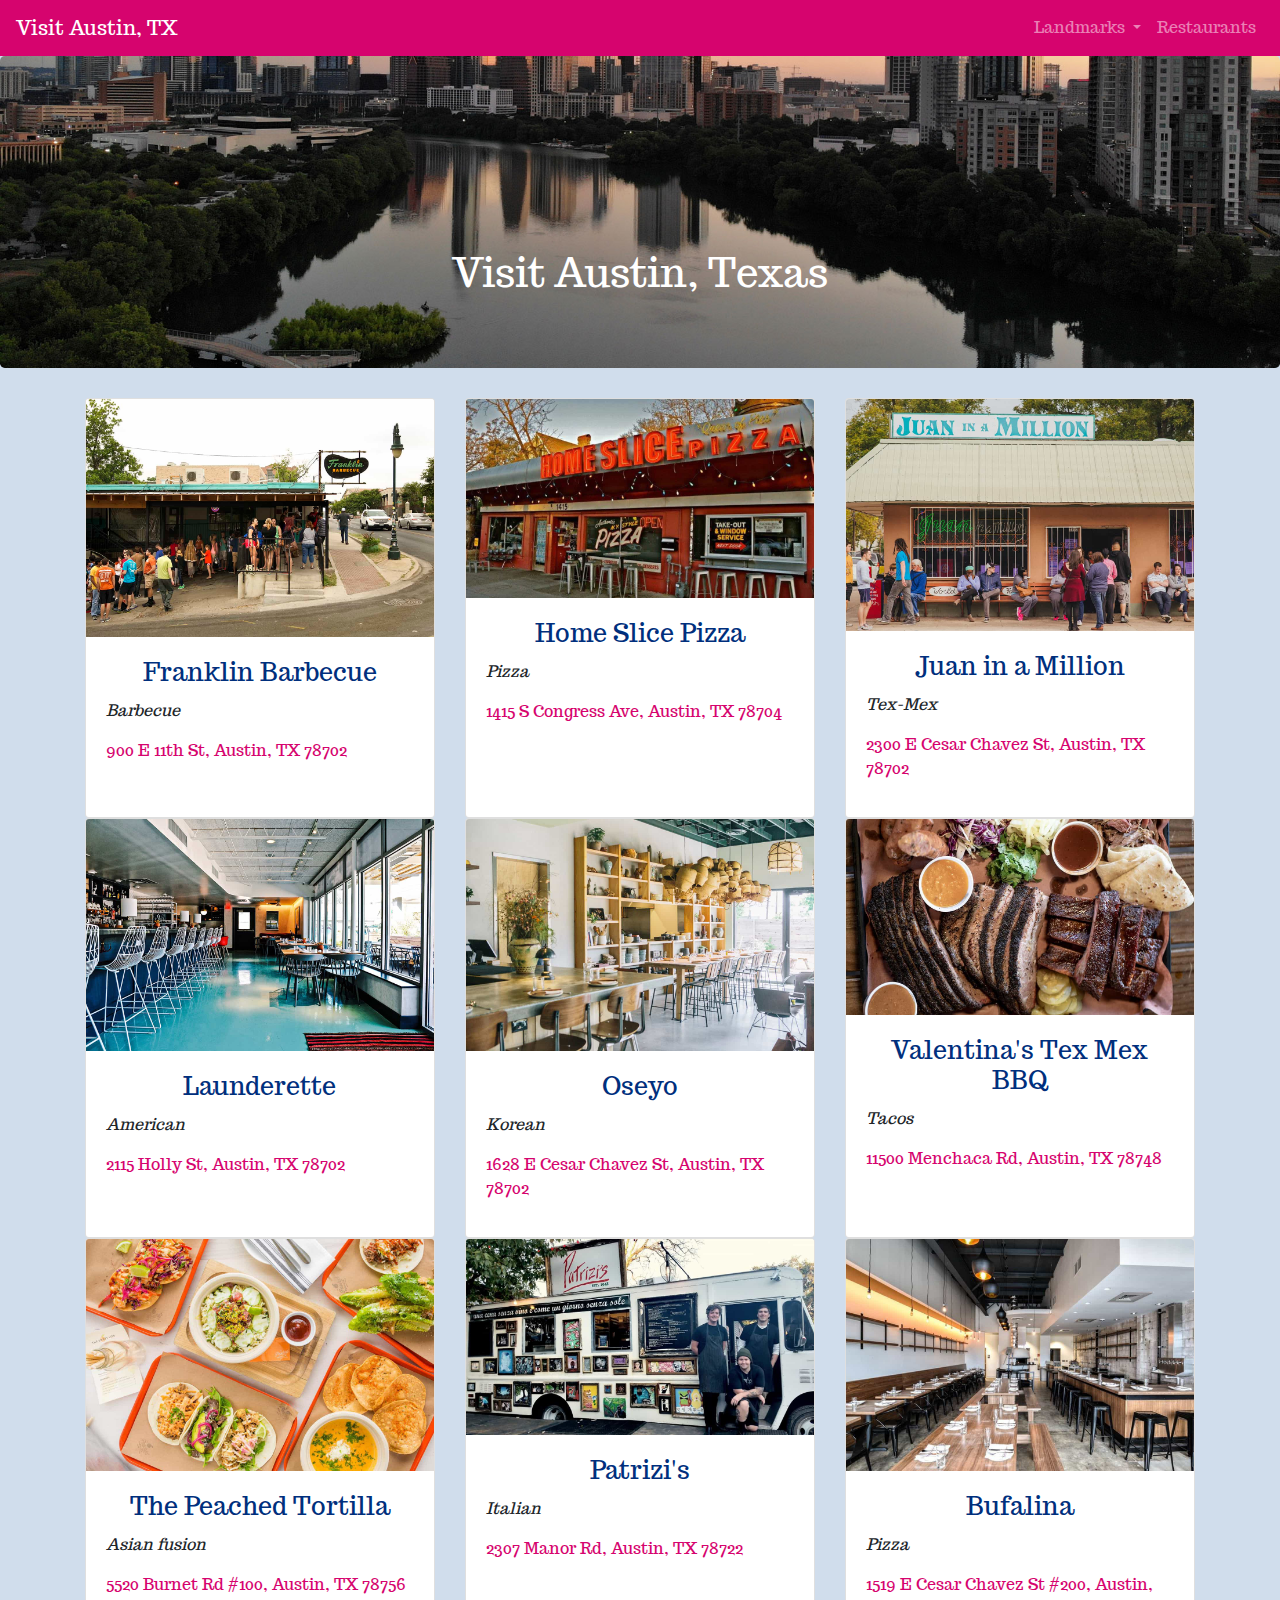
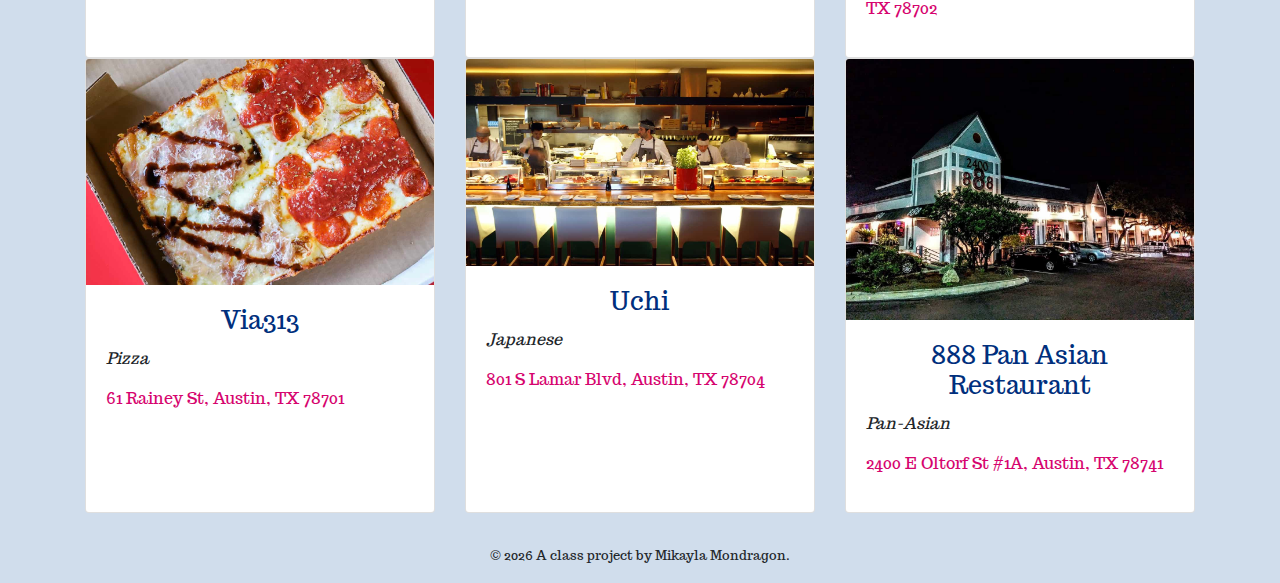
==== commit 5385777d: "finished" ====
--- a/docs/restaurants.html
+++ b/docs/restaurants.html
@@ -48,255 +48,144 @@
 
 
     
-  <article class="container margin-style">
-    <div class="row">
-        
-          <div class="card card-style">
-            <img class="card-img-top" src="img/restaurants/franklin-bbq.jpg" alt="Card image cap">
-            <div class="card-body">
-              <h5 class="card-title">Franklin Barbecue</h5>
-              <p class = "category">Barbecue </p>
-              <p><a href = https://www.google.com/maps/dir/30.2867678,-97.7525361/900+E+11th+St,+Austin,+TX+78702/@30.2792036,-97.7594527,14z/data=!3m1!4b1!4m9!4m8!1m1!4e1!1m5!1m1!1s0x8644b5a4ae281265:0x2c788d6e10ac6031!2m2!1d-97.7312949!2d30.2701348 target="_blank">900 E 11th St, Austin, TX 78702 </a></p>
-            </div>
-          </div>
-        
-          <div class="card card-style">
-            <img class="card-img-top" src="img/restaurants/homeslice-pizza.jpg" alt="Card image cap">
-            <div class="card-body">
-              <h5 class="card-title">Home Slice Pizza</h5>
-              <p class = "category">Pizza </p>
-              <p><a href = https://www.google.com/maps/dir//1415+S+Congress+Ave,+Austin,+TX+78704/@30.2492157,-97.7516892,17z/data=!4m17!1m7!3m6!1s0x8644b4fc51335de7:0x998c2b597a5f7d67!2s1415+S+Congress+Ave,+Austin,+TX+78704!3b1!8m2!3d30.2492157!4d-97.7495005!4m8!1m0!1m5!1m1!1s0x8644b4fc51335de7:0x998c2b597a5f7d67!2m2!1d-97.7495005!2d30.2492157!3e3 target="_blank">1415 S Congress Ave, Austin, TX 78704 </a></p>
-            </div>
-          </div>
-        
-          <div class="card card-style">
-            <img class="card-img-top" src="img/restaurants/juan-in-a-million.jpg" alt="Card image cap">
-            <div class="card-body">
-              <h5 class="card-title">Juan in a Million</h5>
-              <p class = "category">Tex-Mex </p>
-              <p><a href = https://www.google.com/maps/dir//2300+E+Cesar+Chavez+St,+Austin,+TX+78702/@30.2553542,-97.7540953,13z/data=!3m1!4b1!4m9!4m8!1m0!1m5!1m1!1s0x8644b5cabb9e3afd:0x954a8af043b6bb47!2m2!1d-97.7190757!2d30.2553589!3e3 target="_blank">2300 E Cesar Chavez St, Austin, TX 78702 </a></p>
-            </div>
-          </div>
-        
-          <div class="card card-style">
-            <img class="card-img-top" src="img/restaurants/launderette.jpg" alt="Card image cap">
-            <div class="card-body">
-              <h5 class="card-title">Launderette</h5>
-              <p class = "category">American </p>
-              <p><a href = https://www.google.com/maps/dir//2115+Holly+St,+Austin,+TX+78702/@30.2518665,-97.7577863,13z/data=!3m1!4b1!4m9!4m8!1m0!1m5!1m1!1s0x8644b44b02910451:0x56da5d96e09ef754!2m2!1d-97.7227667!2d30.2518712!3e3 target="_blank">2115 Holly St, Austin, TX 78702 </a></p>
-            </div>
-          </div>
-        
-          <div class="card card-style">
-            <img class="card-img-top" src="img/restaurants/oseyo.jpg" alt="Card image cap">
-            <div class="card-body">
-              <h5 class="card-title">Oseyo</h5>
-              <p class = "category">Korean </p>
-              <p><a href = https://www.google.com/maps/dir//1628+E+Cesar+Chavez+St,+Austin,+TX+78702/@30.2583472,-97.7625806,13z/data=!3m1!4b1!4m9!4m8!1m0!1m5!1m1!1s0x8644b5b3c8fd449f:0x53b9ea72102add60!2m2!1d-97.727561!2d30.2583519!3e3 target="_blank">1628 E Cesar Chavez St, Austin, TX 78702 </a></p>
-            </div>
-          </div>
-        
-          <div class="card card-style">
-            <img class="card-img-top" src="img/restaurants/valentinas.jpg" alt="Card image cap">
-            <div class="card-body">
-              <h5 class="card-title">Valentina&#39;s Tex Mex BBQ</h5>
-              <p class = "category">Tacos </p>
-              <p><a href = https://www.google.com/maps/dir//Valentina&#39;s+Tex+Mex+BBQ,+11500+Manchaca+Rd,+Austin,+TX+78748/@30.153028,-97.8688137,13z/data=!3m1!4b1!4m9!4m8!1m0!1m5!1m1!1s0x8644b50c20337d41:0x8ff870c7261d811e!2m2!1d-97.8337863!2d30.1529238!3e3 target="_blank">11500 Menchaca Rd, Austin, TX 78748 </a></p>
-            </div>
-          </div>
-        
-          <div class="card card-style">
-            <img class="card-img-top" src="img/restaurants/peached-tortilla.jpg" alt="Card image cap">
-            <div class="card-body">
-              <h5 class="card-title">The Peached Tortilla</h5>
-              <p class = "category">Asian fusion </p>
-              <p><a href = https://www.google.com/maps/dir//5520+Burnet+Rd+%23100,+Austin,+TX+78756/@30.330811,-97.7752567,13z/data=!3m1!4b1!4m9!4m8!1m0!1m5!1m1!1s0x8644ca585e0b7e25:0x8f869c02396acdd7!2m2!1d-97.7402371!2d30.3308157!3e3 target="_blank">5520 Burnet Rd #100, Austin, TX 78756 </a></p>
-            </div>
-          </div>
-        
-          <div class="card card-style">
-            <img class="card-img-top" src="img/restaurants/patrizis.jpg" alt="Card image cap">
-            <div class="card-body">
-              <h5 class="card-title">Patrizi&#39;s</h5>
-              <p class = "category">Italian </p>
-              <p><a href = https://www.google.com/maps/dir//2307+Manor+Rd,+Austin,+TX+78722/@30.2838005,-97.7524832,13z/data=!3m1!4b1!4m9!4m8!1m0!1m5!1m1!1s0x8644b5ec8628c05b:0x997f6731014e688a!2m2!1d-97.7174636!2d30.2838052!3e3 target="_blank">2307 Manor Rd, Austin, TX 78722 </a></p>
-            </div>
-          </div>
-        
-          <div class="card card-style">
-            <img class="card-img-top" src="img/restaurants/bufalina.jpg" alt="Card image cap">
-            <div class="card-body">
-              <h5 class="card-title">Bufalina</h5>
-              <p class = "category">Pizza </p>
-              <p><a href = https://www.google.com/maps/dir//1519+E+Cesar+Chavez+St+%23200,+Austin,+TX+78702/@30.2583893,-97.7638866,13z/data=!3m1!4b1!4m9!4m8!1m0!1m5!1m1!1s0x8644b5b2398da6a3:0x4415be748680349f!2m2!1d-97.728867!2d30.258394!3e3 target="_blank">1519 E Cesar Chavez St #200, Austin, TX 78702 </a></p>
-            </div>
-          </div>
-        
-          <div class="card card-style">
-            <img class="card-img-top" src="img/restaurants/via313.jpg" alt="Card image cap">
-            <div class="card-body">
-              <h5 class="card-title">Via313</h5>
-              <p class = "category">Pizza </p>
-              <p><a href = https://www.google.com/maps/dir//61+Rainey+St,+Austin,+TX+78701/@30.257904,-97.7738678,13z/data=!3m1!4b1!4m9!4m8!1m0!1m5!1m1!1s0x8644b5abcc8d6245:0x9083e81864d0c1ab!2m2!1d-97.7388482!2d30.2579087!3e3 target="_blank">61 Rainey St, Austin, TX 78701 </a></p>
-            </div>
-          </div>
-        
-          <div class="card card-style">
-            <img class="card-img-top" src="img/restaurants/uchi.jpg" alt="Card image cap">
-            <div class="card-body">
-              <h5 class="card-title">Uchi</h5>
-              <p class = "category">Japanese </p>
-              <p><a href = https://www.google.com/maps/dir//801+S+Lamar+Blvd,+Austin,+TX+78704/@30.2575157,-97.794792,13z/data=!3m1!4b1!4m9!4m8!1m0!1m5!1m1!1s0x8644b51eccf54071:0x28bab267e4a2b17f!2m2!1d-97.7597724!2d30.2575204!3e3 target="_blank">801 S Lamar Blvd, Austin, TX 78704 </a></p>
-            </div>
-          </div>
-        
-          <div class="card card-style">
-            <img class="card-img-top" src="img/restaurants/888.jpg" alt="Card image cap">
-            <div class="card-body">
-              <h5 class="card-title">888 Pan Asian Restaurant</h5>
-              <p class = "category">Pan-Asian </p>
-              <p><a href = https://www.google.com/maps/dir//2400+East+Oltorf+Street,+Austin,+TX/@30.2294166,-97.7643415,13z/data=!3m1!4b1!4m9!4m8!1m0!1m5!1m1!1s0x8644b4684134114d:0xbec4d6ceda07dcf3!2m2!1d-97.7293219!2d30.2294213!3e3 target="_blank">2400 E Oltorf St #1A, Austin, TX 78741 </a></p>
-            </div>
-          </div>
-        
-      </ul>
-    </div> 
-<!--
-    <section class="pt-5 pb-5">
-      <div class="container">
-        <div class="row">
-            <div class="col-6">
-                <h3 class="mb-3">Carousel cards title </h3>
-            </div>
-            <div class="col-6 text-right">
-                <a class="btn btn-primary mb-3 mr-1" href="#carouselExampleIndicators2" role="button" data-slide="prev">
-                    <i class="fa fa-arrow-left"></i>
-                </a>
-                <a class="btn btn-primary mb-3 " href="#carouselExampleIndicators2" role="button" data-slide="next">
-                    <i class="fa fa-arrow-right"></i>
-                </a>
-            </div>
-            <div class="col-12">
-                <div id="carouselExampleIndicators2" class="carousel slide" data-ride="carousel">
-
-                    <div class="carousel-inner">
-                        <div class="carousel-item active">
-                            <div class="row">
-
-                                <div class="col-md-4 mb-3">
-                                    <div class="card">
-                                        <img class="img-fluid" alt="100%x280" src="https://images.unsplash.com/photo-1532781914607-2031eca2f00d?ixlib=rb-0.3.5&amp;q=80&amp;fm=jpg&amp;crop=entropy&amp;cs=tinysrgb&amp;w=1080&amp;fit=max&amp;ixid=eyJhcHBfaWQiOjMyMDc0fQ&amp;s=7c625ea379640da3ef2e24f20df7ce8d">
-                                        <div class="card-body">
-                                            <h4 class="card-title">Special title treatment</h4>
-                                            <p class="card-text">With supporting text below as a natural lead-in to additional content.</p>
-
-                                        </div>
-
-                                    </div>
-                                </div>
-                                <div class="col-md-4 mb-3">
-                                    <div class="card">
-                                        <img class="img-fluid" alt="100%x280" src="https://images.unsplash.com/photo-1517760444937-f6397edcbbcd?ixlib=rb-0.3.5&amp;q=80&amp;fm=jpg&amp;crop=entropy&amp;cs=tinysrgb&amp;w=1080&amp;fit=max&amp;ixid=eyJhcHBfaWQiOjMyMDc0fQ&amp;s=42b2d9ae6feb9c4ff98b9133addfb698">
-                                        <div class="card-body">
-                                            <h4 class="card-title">Special title treatment</h4>
-                                            <p class="card-text">With supporting text below as a natural lead-in to additional content.</p>
-
-                                        </div>
-                                    </div>
-                                </div>
-                                <div class="col-md-4 mb-3">
-                                    <div class="card">
-                                        <img class="img-fluid" alt="100%x280" src="https://images.unsplash.com/photo-1532712938310-34cb3982ef74?ixlib=rb-0.3.5&amp;q=80&amp;fm=jpg&amp;crop=entropy&amp;cs=tinysrgb&amp;w=1080&amp;fit=max&amp;ixid=eyJhcHBfaWQiOjMyMDc0fQ&amp;s=3d2e8a2039c06dd26db977fe6ac6186a">
-                                        <div class="card-body">
-                                            <h4 class="card-title">Special title treatment</h4>
-                                            <p class="card-text">With supporting text below as a natural lead-in to additional content.</p>
-
-                                        </div>
-                                    </div>
-                                </div>
-
-                            </div>
-                        </div>
-                        <div class="carousel-item">
-                            <div class="row">
-
-                                <div class="col-md-4 mb-3">
-                                    <div class="card">
-                                        <img class="img-fluid" alt="100%x280" src="https://images.unsplash.com/photo-1532771098148-525cefe10c23?ixlib=rb-0.3.5&amp;q=80&amp;fm=jpg&amp;crop=entropy&amp;cs=tinysrgb&amp;w=1080&amp;fit=max&amp;ixid=eyJhcHBfaWQiOjMyMDc0fQ&amp;s=3f317c1f7a16116dec454fbc267dd8e4">
-                                        <div class="card-body">
-                                            <h4 class="card-title">Special title treatment</h4>
-                                            <p class="card-text">With supporting text below as a natural lead-in to additional content.</p>
-
-                                        </div>
-
-                                    </div>
-                                </div>
-                                <div class="col-md-4 mb-3">
-                                    <div class="card">
-                                        <img class="img-fluid" alt="100%x280" src="https://images.unsplash.com/photo-1532715088550-62f09305f765?ixlib=rb-0.3.5&amp;q=80&amp;fm=jpg&amp;crop=entropy&amp;cs=tinysrgb&amp;w=1080&amp;fit=max&amp;ixid=eyJhcHBfaWQiOjMyMDc0fQ&amp;s=ebadb044b374504ef8e81bdec4d0e840">
-                                        <div class="card-body">
-                                            <h4 class="card-title">Special title treatment</h4>
-                                            <p class="card-text">With supporting text below as a natural lead-in to additional content.</p>
-
-                                        </div>
-                                    </div>
-                                </div>
-                                <div class="col-md-4 mb-3">
-                                    <div class="card">
-                                        <img class="img-fluid" alt="100%x280" src="https://images.unsplash.com/photo-1506197603052-3cc9c3a201bd?ixlib=rb-0.3.5&amp;q=80&amp;fm=jpg&amp;crop=entropy&amp;cs=tinysrgb&amp;w=1080&amp;fit=max&amp;ixid=eyJhcHBfaWQiOjMyMDc0fQ&amp;s=0754ab085804ae8a3b562548e6b4aa2e">
-                                        <div class="card-body">
-                                            <h4 class="card-title">Special title treatment</h4>
-                                            <p class="card-text">With supporting text below as a natural lead-in to additional content.</p>
-
-                                        </div>
-                                    </div>
-                                </div>
-
-                            </div>
-                        </div>
-                        <div class="carousel-item">
-                            <div class="row">
-
-                                <div class="col-md-4 mb-3">
-                                    <div class="card">
-                                        <img class="img-fluid" alt="100%x280" src="https://images.unsplash.com/photo-1507525428034-b723cf961d3e?ixlib=rb-0.3.5&amp;q=80&amp;fm=jpg&amp;crop=entropy&amp;cs=tinysrgb&amp;w=1080&amp;fit=max&amp;ixid=eyJhcHBfaWQiOjMyMDc0fQ&amp;s=ee8417f0ea2a50d53a12665820b54e23">
-                                        <div class="card-body">
-                                            <h4 class="card-title">Special title treatment</h4>
-                                            <p class="card-text">With supporting text below as a natural lead-in to additional content.</p>
-
-                                        </div>
-
-                                    </div>
-                                </div>
-                                <div class="col-md-4 mb-3">
-                                    <div class="card">
-                                        <img class="img-fluid" alt="100%x280" src="https://images.unsplash.com/photo-1532777946373-b6783242f211?ixlib=rb-0.3.5&amp;q=80&amp;fm=jpg&amp;crop=entropy&amp;cs=tinysrgb&amp;w=1080&amp;fit=max&amp;ixid=eyJhcHBfaWQiOjMyMDc0fQ&amp;s=8ac55cf3a68785643998730839663129">
-                                        <div class="card-body">
-                                            <h4 class="card-title">Special title treatment</h4>
-                                            <p class="card-text">With supporting text below as a natural lead-in to additional content.</p>
-
-                                        </div>
-                                    </div>
-                                </div>
-                                <div class="col-md-4 mb-3">
-                                    <div class="card">
-                                        <img class="img-fluid" alt="100%x280" src="https://images.unsplash.com/photo-1532763303805-529d595877c5?ixlib=rb-0.3.5&amp;q=80&amp;fm=jpg&amp;crop=entropy&amp;cs=tinysrgb&amp;w=1080&amp;fit=max&amp;ixid=eyJhcHBfaWQiOjMyMDc0fQ&amp;s=5ee4fd5d19b40f93eadb21871757eda6">
-                                        <div class="card-body">
-                                            <h4 class="card-title">Special title treatment</h4>
-                                            <p class="card-text">With supporting text below as a natural lead-in to additional content.</p>
-                                        </div>
-                                    </div>
-                                </div>
-                            </div>
-                        </div>
-                    </div>
-                </div>
-            </div>
-        </div>
-    </div>
-</section> -->
-
-  </article>
+<article class="container">
+  <div class="row">
+    
+    <div class = "col-lg-4 col-md-6 col-sm-12">
+      <div class="card h-100">
+        <img class="card-img-top" src="img/restaurants/franklin-bbq.jpg" alt="Card image cap">
+        <div class="card-body">
+          <h5 class="card-title">Franklin Barbecue</h5>
+          <p class = "category">Barbecue </p>
+          <p><a href = https://www.google.com/maps/dir/30.2867678,-97.7525361/900+E+11th+St,+Austin,+TX+78702/@30.2792036,-97.7594527,14z/data=!3m1!4b1!4m9!4m8!1m1!4e1!1m5!1m1!1s0x8644b5a4ae281265:0x2c788d6e10ac6031!2m2!1d-97.7312949!2d30.2701348 target="_blank">900 E 11th St, Austin, TX 78702 </a></p>
+        </div>
+       </div>
+    </div>
+    
+    <div class = "col-lg-4 col-md-6 col-sm-12">
+      <div class="card h-100">
+        <img class="card-img-top" src="img/restaurants/homeslice-pizza.jpg" alt="Card image cap">
+        <div class="card-body">
+          <h5 class="card-title">Home Slice Pizza</h5>
+          <p class = "category">Pizza </p>
+          <p><a href = https://www.google.com/maps/dir//1415+S+Congress+Ave,+Austin,+TX+78704/@30.2492157,-97.7516892,17z/data=!4m17!1m7!3m6!1s0x8644b4fc51335de7:0x998c2b597a5f7d67!2s1415+S+Congress+Ave,+Austin,+TX+78704!3b1!8m2!3d30.2492157!4d-97.7495005!4m8!1m0!1m5!1m1!1s0x8644b4fc51335de7:0x998c2b597a5f7d67!2m2!1d-97.7495005!2d30.2492157!3e3 target="_blank">1415 S Congress Ave, Austin, TX 78704 </a></p>
+        </div>
+       </div>
+    </div>
+    
+    <div class = "col-lg-4 col-md-6 col-sm-12">
+      <div class="card h-100">
+        <img class="card-img-top" src="img/restaurants/juan-in-a-million.jpg" alt="Card image cap">
+        <div class="card-body">
+          <h5 class="card-title">Juan in a Million</h5>
+          <p class = "category">Tex-Mex </p>
+          <p><a href = https://www.google.com/maps/dir//2300+E+Cesar+Chavez+St,+Austin,+TX+78702/@30.2553542,-97.7540953,13z/data=!3m1!4b1!4m9!4m8!1m0!1m5!1m1!1s0x8644b5cabb9e3afd:0x954a8af043b6bb47!2m2!1d-97.7190757!2d30.2553589!3e3 target="_blank">2300 E Cesar Chavez St, Austin, TX 78702 </a></p>
+        </div>
+       </div>
+    </div>
+    
+    <div class = "col-lg-4 col-md-6 col-sm-12">
+      <div class="card h-100">
+        <img class="card-img-top" src="img/restaurants/launderette.jpg" alt="Card image cap">
+        <div class="card-body">
+          <h5 class="card-title">Launderette</h5>
+          <p class = "category">American </p>
+          <p><a href = https://www.google.com/maps/dir//2115+Holly+St,+Austin,+TX+78702/@30.2518665,-97.7577863,13z/data=!3m1!4b1!4m9!4m8!1m0!1m5!1m1!1s0x8644b44b02910451:0x56da5d96e09ef754!2m2!1d-97.7227667!2d30.2518712!3e3 target="_blank">2115 Holly St, Austin, TX 78702 </a></p>
+        </div>
+       </div>
+    </div>
+    
+    <div class = "col-lg-4 col-md-6 col-sm-12">
+      <div class="card h-100">
+        <img class="card-img-top" src="img/restaurants/oseyo.jpg" alt="Card image cap">
+        <div class="card-body">
+          <h5 class="card-title">Oseyo</h5>
+          <p class = "category">Korean </p>
+          <p><a href = https://www.google.com/maps/dir//1628+E+Cesar+Chavez+St,+Austin,+TX+78702/@30.2583472,-97.7625806,13z/data=!3m1!4b1!4m9!4m8!1m0!1m5!1m1!1s0x8644b5b3c8fd449f:0x53b9ea72102add60!2m2!1d-97.727561!2d30.2583519!3e3 target="_blank">1628 E Cesar Chavez St, Austin, TX 78702 </a></p>
+        </div>
+       </div>
+    </div>
+    
+    <div class = "col-lg-4 col-md-6 col-sm-12">
+      <div class="card h-100">
+        <img class="card-img-top" src="img/restaurants/valentinas.jpg" alt="Card image cap">
+        <div class="card-body">
+          <h5 class="card-title">Valentina&#39;s Tex Mex BBQ</h5>
+          <p class = "category">Tacos </p>
+          <p><a href = https://www.google.com/maps/dir//Valentina&#39;s+Tex+Mex+BBQ,+11500+Manchaca+Rd,+Austin,+TX+78748/@30.153028,-97.8688137,13z/data=!3m1!4b1!4m9!4m8!1m0!1m5!1m1!1s0x8644b50c20337d41:0x8ff870c7261d811e!2m2!1d-97.8337863!2d30.1529238!3e3 target="_blank">11500 Menchaca Rd, Austin, TX 78748 </a></p>
+        </div>
+       </div>
+    </div>
+    
+    <div class = "col-lg-4 col-md-6 col-sm-12">
+      <div class="card h-100">
+        <img class="card-img-top" src="img/restaurants/peached-tortilla.jpg" alt="Card image cap">
+        <div class="card-body">
+          <h5 class="card-title">The Peached Tortilla</h5>
+          <p class = "category">Asian fusion </p>
+          <p><a href = https://www.google.com/maps/dir//5520+Burnet+Rd+%23100,+Austin,+TX+78756/@30.330811,-97.7752567,13z/data=!3m1!4b1!4m9!4m8!1m0!1m5!1m1!1s0x8644ca585e0b7e25:0x8f869c02396acdd7!2m2!1d-97.7402371!2d30.3308157!3e3 target="_blank">5520 Burnet Rd #100, Austin, TX 78756 </a></p>
+        </div>
+       </div>
+    </div>
+    
+    <div class = "col-lg-4 col-md-6 col-sm-12">
+      <div class="card h-100">
+        <img class="card-img-top" src="img/restaurants/patrizis.jpg" alt="Card image cap">
+        <div class="card-body">
+          <h5 class="card-title">Patrizi&#39;s</h5>
+          <p class = "category">Italian </p>
+          <p><a href = https://www.google.com/maps/dir//2307+Manor+Rd,+Austin,+TX+78722/@30.2838005,-97.7524832,13z/data=!3m1!4b1!4m9!4m8!1m0!1m5!1m1!1s0x8644b5ec8628c05b:0x997f6731014e688a!2m2!1d-97.7174636!2d30.2838052!3e3 target="_blank">2307 Manor Rd, Austin, TX 78722 </a></p>
+        </div>
+       </div>
+    </div>
+    
+    <div class = "col-lg-4 col-md-6 col-sm-12">
+      <div class="card h-100">
+        <img class="card-img-top" src="img/restaurants/bufalina.jpg" alt="Card image cap">
+        <div class="card-body">
+          <h5 class="card-title">Bufalina</h5>
+          <p class = "category">Pizza </p>
+          <p><a href = https://www.google.com/maps/dir//1519+E+Cesar+Chavez+St+%23200,+Austin,+TX+78702/@30.2583893,-97.7638866,13z/data=!3m1!4b1!4m9!4m8!1m0!1m5!1m1!1s0x8644b5b2398da6a3:0x4415be748680349f!2m2!1d-97.728867!2d30.258394!3e3 target="_blank">1519 E Cesar Chavez St #200, Austin, TX 78702 </a></p>
+        </div>
+       </div>
+    </div>
+    
+    <div class = "col-lg-4 col-md-6 col-sm-12">
+      <div class="card h-100">
+        <img class="card-img-top" src="img/restaurants/via313.jpg" alt="Card image cap">
+        <div class="card-body">
+          <h5 class="card-title">Via313</h5>
+          <p class = "category">Pizza </p>
+          <p><a href = https://www.google.com/maps/dir//61+Rainey+St,+Austin,+TX+78701/@30.257904,-97.7738678,13z/data=!3m1!4b1!4m9!4m8!1m0!1m5!1m1!1s0x8644b5abcc8d6245:0x9083e81864d0c1ab!2m2!1d-97.7388482!2d30.2579087!3e3 target="_blank">61 Rainey St, Austin, TX 78701 </a></p>
+        </div>
+       </div>
+    </div>
+    
+    <div class = "col-lg-4 col-md-6 col-sm-12">
+      <div class="card h-100">
+        <img class="card-img-top" src="img/restaurants/uchi.jpg" alt="Card image cap">
+        <div class="card-body">
+          <h5 class="card-title">Uchi</h5>
+          <p class = "category">Japanese </p>
+          <p><a href = https://www.google.com/maps/dir//801+S+Lamar+Blvd,+Austin,+TX+78704/@30.2575157,-97.794792,13z/data=!3m1!4b1!4m9!4m8!1m0!1m5!1m1!1s0x8644b51eccf54071:0x28bab267e4a2b17f!2m2!1d-97.7597724!2d30.2575204!3e3 target="_blank">801 S Lamar Blvd, Austin, TX 78704 </a></p>
+        </div>
+       </div>
+    </div>
+    
+    <div class = "col-lg-4 col-md-6 col-sm-12">
+      <div class="card h-100">
+        <img class="card-img-top" src="img/restaurants/888.jpg" alt="Card image cap">
+        <div class="card-body">
+          <h5 class="card-title">888 Pan Asian Restaurant</h5>
+          <p class = "category">Pan-Asian </p>
+          <p><a href = https://www.google.com/maps/dir//2400+East+Oltorf+Street,+Austin,+TX/@30.2294166,-97.7643415,13z/data=!3m1!4b1!4m9!4m8!1m0!1m5!1m1!1s0x8644b4684134114d:0xbec4d6ceda07dcf3!2m2!1d-97.7293219!2d30.2294213!3e3 target="_blank">2400 E Oltorf St #1A, Austin, TX 78741 </a></p>
+        </div>
+       </div>
+    </div>
+    
+  </div> 
+
+</article>
 
 
 
--- a/docs/css/main.css
+++ b/docs/css/main.css
@@ -3,5 +3,5 @@
  * Copyright 2011-2021 The Bootstrap Authors
  * Copyright 2011-2021 Twitter, Inc.
  * Licensed under MIT (https://github.com/twbs/bootstrap/blob/main/LICENSE)
- */:root{--blue:#007bff;--indigo:#6610f2;--purple:#6f42c1;--pink:#e83e8c;--red:#dc3545;--orange:#fd7e14;--yellow:#ffc107;--green:#28a745;--teal:#20c997;--cyan:#17a2b8;--white:#fff;--gray:#6c757d;--gray-dark:#343a40;--primary:#d6046e;--secondary:#002f7d;--success:#28a745;--info:#17a2b8;--warning:#ffc107;--danger:#dc3545;--light:#f8f9fa;--dark:#343a40;--breakpoint-xs:0;--breakpoint-sm:576px;--breakpoint-md:768px;--breakpoint-lg:992px;--breakpoint-xl:1200px;--font-family-sans-serif:-apple-system,BlinkMacSystemFont,"Segoe UI",Roboto,"Helvetica Neue",Arial,"Noto Sans","Liberation Sans",sans-serif,"Apple Color Emoji","Segoe UI Emoji","Segoe UI Symbol","Noto Color Emoji";--font-family-monospace:SFMono-Regular,Menlo,Monaco,Consolas,"Liberation Mono","Courier New",monospace}*,:after,:before{box-sizing:border-box}html{font-family:sans-serif;line-height:1.15;-webkit-text-size-adjust:100%;-webkit-tap-highlight-color:rgba(0,0,0,0)}article,aside,figcaption,figure,footer,header,hgroup,main,nav,section{display:block}body{margin:0;font-family:-apple-system,BlinkMacSystemFont,Segoe UI,Roboto,Helvetica Neue,Arial,Noto Sans,Liberation Sans,sans-serif,Apple Color Emoji,Segoe UI Emoji,Segoe UI Symbol,Noto Color Emoji;font-size:1rem;font-weight:400;line-height:1.5;color:#212529;text-align:left;background-color:#d0ddec}[tabindex="-1"]:focus:not(:focus-visible){outline:0!important}hr{box-sizing:content-box;height:0;overflow:visible}h1,h2,h3,h4,h5,h6{margin-top:0;margin-bottom:.5rem}p{margin-top:0;margin-bottom:1rem}abbr[data-original-title],abbr[title]{text-decoration:underline;-webkit-text-decoration:underline dotted;-moz-text-decoration:underline dotted;text-decoration:underline dotted;cursor:help;border-bottom:0;-webkit-text-decoration-skip-ink:none;text-decoration-skip-ink:none}address{font-style:normal;line-height:inherit}address,dl,ol,ul{margin-bottom:1rem}dl,ol,ul{margin-top:0}ol ol,ol ul,ul ol,ul ul{margin-bottom:0}dt{font-weight:700}dd{margin-bottom:.5rem;margin-left:0}blockquote{margin:0 0 1rem}b,strong{font-weight:bolder}small{font-size:80%}sub,sup{position:relative;font-size:75%;line-height:0;vertical-align:baseline}sub{bottom:-.25em}sup{top:-.5em}a{color:#d6046e;text-decoration:none;background-color:transparent}a:hover{color:#8b0347;text-decoration:underline}a:not([href]):not([class]){color:inherit;text-decoration:none}a:not([href]):not([class]):hover{color:inherit;text-decoration:none}code,kbd,pre,samp{font-family:SFMono-Regular,Menlo,Monaco,Consolas,Liberation Mono,Courier New,monospace;font-size:1em}pre{margin-top:0;margin-bottom:1rem;overflow:auto;-ms-overflow-style:scrollbar}figure{margin:0 0 1rem}img{border-style:none}img,svg{vertical-align:middle}svg{overflow:hidden}table{border-collapse:collapse}caption{padding-top:.75rem;padding-bottom:.75rem;color:#6c757d;text-align:left;caption-side:bottom}th{text-align:inherit;text-align:-webkit-match-parent}label{display:inline-block;margin-bottom:.5rem}button{border-radius:0}button:focus:not(:focus-visible){outline:0}button,input,optgroup,select,textarea{margin:0;font-family:inherit;font-size:inherit;line-height:inherit}button,input{overflow:visible}button,select{text-transform:none}[role=button]{cursor:pointer}select{word-wrap:normal}[type=button],[type=reset],[type=submit],button{-webkit-appearance:button}[type=button]:not(:disabled),[type=reset]:not(:disabled),[type=submit]:not(:disabled),button:not(:disabled){cursor:pointer}[type=button]::-moz-focus-inner,[type=reset]::-moz-focus-inner,[type=submit]::-moz-focus-inner,button::-moz-focus-inner{padding:0;border-style:none}input[type=checkbox],input[type=radio]{box-sizing:border-box;padding:0}textarea{overflow:auto;resize:vertical}fieldset{min-width:0;padding:0;margin:0;border:0}legend{display:block;width:100%;max-width:100%;padding:0;margin-bottom:.5rem;font-size:1.5rem;line-height:inherit;color:inherit;white-space:normal}progress{vertical-align:baseline}[type=number]::-webkit-inner-spin-button,[type=number]::-webkit-outer-spin-button{height:auto}[type=search]{outline-offset:-2px;-webkit-appearance:none}[type=search]::-webkit-search-decoration{-webkit-appearance:none}::-webkit-file-upload-button{font:inherit;-webkit-appearance:button}output{display:inline-block}summary{display:list-item;cursor:pointer}template{display:none}[hidden]{display:none!important}.h1,.h2,.h3,.h4,.h5,.h6,h1,h2,h3,h4,h5,h6{margin-bottom:.5rem;font-weight:500;line-height:1.2}.h1,h1{font-size:2.5rem}.h2,h2{font-size:2rem}.h3,h3{font-size:1.75rem}.h4,h4{font-size:1.5rem}.h5,h5{font-size:1.25rem}.h6,h6{font-size:1rem}.lead{font-size:1.25rem;font-weight:300}.display-1{font-size:6rem}.display-1,.display-2{font-weight:300;line-height:1.2}.display-2{font-size:5.5rem}.display-3{font-size:4.5rem}.display-3,.display-4{font-weight:300;line-height:1.2}.display-4{font-size:3.5rem}hr{margin-top:1rem;margin-bottom:1rem;border:0;border-top:1px solid rgba(0,0,0,.1)}.small,small{font-size:80%;font-weight:400}.mark,mark{padding:.2em;background-color:#fcf8e3}.list-inline,.list-unstyled{padding-left:0;list-style:none}.list-inline-item{display:inline-block}.list-inline-item:not(:last-child){margin-right:.5rem}.initialism{font-size:90%;text-transform:uppercase}.blockquote{margin-bottom:1rem;font-size:1.25rem}.blockquote-footer{display:block;font-size:80%;color:#6c757d}.blockquote-footer:before{content:"\2014\00A0"}.img-fluid,.img-thumbnail{max-width:100%;height:auto}.img-thumbnail{padding:.25rem;background-color:#d0ddec;border:1px solid #dee2e6;border-radius:.25rem}.figure{display:inline-block}.figure-img{margin-bottom:.5rem;line-height:1}.figure-caption{font-size:90%;color:#6c757d}code{font-size:87.5%;color:#e83e8c;word-wrap:break-word}a>code{color:inherit}kbd{padding:.2rem .4rem;font-size:87.5%;color:#fff;background-color:#212529;border-radius:.2rem}kbd kbd{padding:0;font-size:100%;font-weight:700}pre{display:block;font-size:87.5%;color:#212529}pre code{font-size:inherit;color:inherit;word-break:normal}.pre-scrollable{max-height:340px;overflow-y:scroll}.container,.container-fluid,.container-lg,.container-md,.container-sm,.container-xl{width:100%;padding-right:15px;padding-left:15px;margin-right:auto;margin-left:auto}@media (min-width:576px){.container,.container-sm{max-width:540px}}@media (min-width:768px){.container,.container-md,.container-sm{max-width:720px}}@media (min-width:992px){.container,.container-lg,.container-md,.container-sm{max-width:960px}}@media (min-width:1200px){.container,.container-lg,.container-md,.container-sm,.container-xl{max-width:1140px}}.row{display:-webkit-flex;display:-ms-flexbox;display:flex;-webkit-flex-wrap:wrap;-ms-flex-wrap:wrap;flex-wrap:wrap;margin-right:-15px;margin-left:-15px}.no-gutters{margin-right:0;margin-left:0}.no-gutters>.col,.no-gutters>[class*=col-]{padding-right:0;padding-left:0}.col,.col-1,.col-2,.col-3,.col-4,.col-5,.col-6,.col-7,.col-8,.col-9,.col-10,.col-11,.col-12,.col-auto,.col-lg,.col-lg-1,.col-lg-2,.col-lg-3,.col-lg-4,.col-lg-5,.col-lg-6,.col-lg-7,.col-lg-8,.col-lg-9,.col-lg-10,.col-lg-11,.col-lg-12,.col-lg-auto,.col-md,.col-md-1,.col-md-2,.col-md-3,.col-md-4,.col-md-5,.col-md-6,.col-md-7,.col-md-8,.col-md-9,.col-md-10,.col-md-11,.col-md-12,.col-md-auto,.col-sm,.col-sm-1,.col-sm-2,.col-sm-3,.col-sm-4,.col-sm-5,.col-sm-6,.col-sm-7,.col-sm-8,.col-sm-9,.col-sm-10,.col-sm-11,.col-sm-12,.col-sm-auto,.col-xl,.col-xl-1,.col-xl-2,.col-xl-3,.col-xl-4,.col-xl-5,.col-xl-6,.col-xl-7,.col-xl-8,.col-xl-9,.col-xl-10,.col-xl-11,.col-xl-12,.col-xl-auto{position:relative;width:100%;padding-right:15px;padding-left:15px}.col{-webkit-flex-basis:0;-ms-flex-preferred-size:0;flex-basis:0;-webkit-flex-grow:1;-ms-flex-positive:1;flex-grow:1;max-width:100%}.row-cols-1>*{-webkit-flex:0 0 100%;-ms-flex:0 0 100%;flex:0 0 100%;max-width:100%}.row-cols-2>*{-webkit-flex:0 0 50%;-ms-flex:0 0 50%;flex:0 0 50%;max-width:50%}.row-cols-3>*{-webkit-flex:0 0 33.33333%;-ms-flex:0 0 33.33333%;flex:0 0 33.33333%;max-width:33.33333%}.row-cols-4>*{-webkit-flex:0 0 25%;-ms-flex:0 0 25%;flex:0 0 25%;max-width:25%}.row-cols-5>*{-webkit-flex:0 0 20%;-ms-flex:0 0 20%;flex:0 0 20%;max-width:20%}.row-cols-6>*{-webkit-flex:0 0 16.66667%;-ms-flex:0 0 16.66667%;flex:0 0 16.66667%;max-width:16.66667%}.col-auto{-webkit-flex:0 0 auto;-ms-flex:0 0 auto;flex:0 0 auto;width:auto;max-width:100%}.col-1{-webkit-flex:0 0 8.33333%;-ms-flex:0 0 8.33333%;flex:0 0 8.33333%;max-width:8.33333%}.col-2{-webkit-flex:0 0 16.66667%;-ms-flex:0 0 16.66667%;flex:0 0 16.66667%;max-width:16.66667%}.col-3{-webkit-flex:0 0 25%;-ms-flex:0 0 25%;flex:0 0 25%;max-width:25%}.col-4{-webkit-flex:0 0 33.33333%;-ms-flex:0 0 33.33333%;flex:0 0 33.33333%;max-width:33.33333%}.col-5{-webkit-flex:0 0 41.66667%;-ms-flex:0 0 41.66667%;flex:0 0 41.66667%;max-width:41.66667%}.col-6{-webkit-flex:0 0 50%;-ms-flex:0 0 50%;flex:0 0 50%;max-width:50%}.col-7{-webkit-flex:0 0 58.33333%;-ms-flex:0 0 58.33333%;flex:0 0 58.33333%;max-width:58.33333%}.col-8{-webkit-flex:0 0 66.66667%;-ms-flex:0 0 66.66667%;flex:0 0 66.66667%;max-width:66.66667%}.col-9{-webkit-flex:0 0 75%;-ms-flex:0 0 75%;flex:0 0 75%;max-width:75%}.col-10{-webkit-flex:0 0 83.33333%;-ms-flex:0 0 83.33333%;flex:0 0 83.33333%;max-width:83.33333%}.col-11{-webkit-flex:0 0 91.66667%;-ms-flex:0 0 91.66667%;flex:0 0 91.66667%;max-width:91.66667%}.col-12{-webkit-flex:0 0 100%;-ms-flex:0 0 100%;flex:0 0 100%;max-width:100%}.order-first{-webkit-order:-1;-ms-flex-order:-1;order:-1}.order-last{-webkit-order:13;-ms-flex-order:13;order:13}.order-0{-webkit-order:0;-ms-flex-order:0;order:0}.order-1{-webkit-order:1;-ms-flex-order:1;order:1}.order-2{-webkit-order:2;-ms-flex-order:2;order:2}.order-3{-webkit-order:3;-ms-flex-order:3;order:3}.order-4{-webkit-order:4;-ms-flex-order:4;order:4}.order-5{-webkit-order:5;-ms-flex-order:5;order:5}.order-6{-webkit-order:6;-ms-flex-order:6;order:6}.order-7{-webkit-order:7;-ms-flex-order:7;order:7}.order-8{-webkit-order:8;-ms-flex-order:8;order:8}.order-9{-webkit-order:9;-ms-flex-order:9;order:9}.order-10{-webkit-order:10;-ms-flex-order:10;order:10}.order-11{-webkit-order:11;-ms-flex-order:11;order:11}.order-12{-webkit-order:12;-ms-flex-order:12;order:12}.offset-1{margin-left:8.33333%}.offset-2{margin-left:16.66667%}.offset-3{margin-left:25%}.offset-4{margin-left:33.33333%}.offset-5{margin-left:41.66667%}.offset-6{margin-left:50%}.offset-7{margin-left:58.33333%}.offset-8{margin-left:66.66667%}.offset-9{margin-left:75%}.offset-10{margin-left:83.33333%}.offset-11{margin-left:91.66667%}@media (min-width:576px){.col-sm{-webkit-flex-basis:0;-ms-flex-preferred-size:0;flex-basis:0;-webkit-flex-grow:1;-ms-flex-positive:1;flex-grow:1;max-width:100%}.row-cols-sm-1>*{-webkit-flex:0 0 100%;-ms-flex:0 0 100%;flex:0 0 100%;max-width:100%}.row-cols-sm-2>*{-webkit-flex:0 0 50%;-ms-flex:0 0 50%;flex:0 0 50%;max-width:50%}.row-cols-sm-3>*{-webkit-flex:0 0 33.33333%;-ms-flex:0 0 33.33333%;flex:0 0 33.33333%;max-width:33.33333%}.row-cols-sm-4>*{-webkit-flex:0 0 25%;-ms-flex:0 0 25%;flex:0 0 25%;max-width:25%}.row-cols-sm-5>*{-webkit-flex:0 0 20%;-ms-flex:0 0 20%;flex:0 0 20%;max-width:20%}.row-cols-sm-6>*{-webkit-flex:0 0 16.66667%;-ms-flex:0 0 16.66667%;flex:0 0 16.66667%;max-width:16.66667%}.col-sm-auto{-webkit-flex:0 0 auto;-ms-flex:0 0 auto;flex:0 0 auto;width:auto;max-width:100%}.col-sm-1{-webkit-flex:0 0 8.33333%;-ms-flex:0 0 8.33333%;flex:0 0 8.33333%;max-width:8.33333%}.col-sm-2{-webkit-flex:0 0 16.66667%;-ms-flex:0 0 16.66667%;flex:0 0 16.66667%;max-width:16.66667%}.col-sm-3{-webkit-flex:0 0 25%;-ms-flex:0 0 25%;flex:0 0 25%;max-width:25%}.col-sm-4{-webkit-flex:0 0 33.33333%;-ms-flex:0 0 33.33333%;flex:0 0 33.33333%;max-width:33.33333%}.col-sm-5{-webkit-flex:0 0 41.66667%;-ms-flex:0 0 41.66667%;flex:0 0 41.66667%;max-width:41.66667%}.col-sm-6{-webkit-flex:0 0 50%;-ms-flex:0 0 50%;flex:0 0 50%;max-width:50%}.col-sm-7{-webkit-flex:0 0 58.33333%;-ms-flex:0 0 58.33333%;flex:0 0 58.33333%;max-width:58.33333%}.col-sm-8{-webkit-flex:0 0 66.66667%;-ms-flex:0 0 66.66667%;flex:0 0 66.66667%;max-width:66.66667%}.col-sm-9{-webkit-flex:0 0 75%;-ms-flex:0 0 75%;flex:0 0 75%;max-width:75%}.col-sm-10{-webkit-flex:0 0 83.33333%;-ms-flex:0 0 83.33333%;flex:0 0 83.33333%;max-width:83.33333%}.col-sm-11{-webkit-flex:0 0 91.66667%;-ms-flex:0 0 91.66667%;flex:0 0 91.66667%;max-width:91.66667%}.col-sm-12{-webkit-flex:0 0 100%;-ms-flex:0 0 100%;flex:0 0 100%;max-width:100%}.order-sm-first{-webkit-order:-1;-ms-flex-order:-1;order:-1}.order-sm-last{-webkit-order:13;-ms-flex-order:13;order:13}.order-sm-0{-webkit-order:0;-ms-flex-order:0;order:0}.order-sm-1{-webkit-order:1;-ms-flex-order:1;order:1}.order-sm-2{-webkit-order:2;-ms-flex-order:2;order:2}.order-sm-3{-webkit-order:3;-ms-flex-order:3;order:3}.order-sm-4{-webkit-order:4;-ms-flex-order:4;order:4}.order-sm-5{-webkit-order:5;-ms-flex-order:5;order:5}.order-sm-6{-webkit-order:6;-ms-flex-order:6;order:6}.order-sm-7{-webkit-order:7;-ms-flex-order:7;order:7}.order-sm-8{-webkit-order:8;-ms-flex-order:8;order:8}.order-sm-9{-webkit-order:9;-ms-flex-order:9;order:9}.order-sm-10{-webkit-order:10;-ms-flex-order:10;order:10}.order-sm-11{-webkit-order:11;-ms-flex-order:11;order:11}.order-sm-12{-webkit-order:12;-ms-flex-order:12;order:12}.offset-sm-0{margin-left:0}.offset-sm-1{margin-left:8.33333%}.offset-sm-2{margin-left:16.66667%}.offset-sm-3{margin-left:25%}.offset-sm-4{margin-left:33.33333%}.offset-sm-5{margin-left:41.66667%}.offset-sm-6{margin-left:50%}.offset-sm-7{margin-left:58.33333%}.offset-sm-8{margin-left:66.66667%}.offset-sm-9{margin-left:75%}.offset-sm-10{margin-left:83.33333%}.offset-sm-11{margin-left:91.66667%}}@media (min-width:768px){.col-md{-webkit-flex-basis:0;-ms-flex-preferred-size:0;flex-basis:0;-webkit-flex-grow:1;-ms-flex-positive:1;flex-grow:1;max-width:100%}.row-cols-md-1>*{-webkit-flex:0 0 100%;-ms-flex:0 0 100%;flex:0 0 100%;max-width:100%}.row-cols-md-2>*{-webkit-flex:0 0 50%;-ms-flex:0 0 50%;flex:0 0 50%;max-width:50%}.row-cols-md-3>*{-webkit-flex:0 0 33.33333%;-ms-flex:0 0 33.33333%;flex:0 0 33.33333%;max-width:33.33333%}.row-cols-md-4>*{-webkit-flex:0 0 25%;-ms-flex:0 0 25%;flex:0 0 25%;max-width:25%}.row-cols-md-5>*{-webkit-flex:0 0 20%;-ms-flex:0 0 20%;flex:0 0 20%;max-width:20%}.row-cols-md-6>*{-webkit-flex:0 0 16.66667%;-ms-flex:0 0 16.66667%;flex:0 0 16.66667%;max-width:16.66667%}.col-md-auto{-webkit-flex:0 0 auto;-ms-flex:0 0 auto;flex:0 0 auto;width:auto;max-width:100%}.col-md-1{-webkit-flex:0 0 8.33333%;-ms-flex:0 0 8.33333%;flex:0 0 8.33333%;max-width:8.33333%}.col-md-2{-webkit-flex:0 0 16.66667%;-ms-flex:0 0 16.66667%;flex:0 0 16.66667%;max-width:16.66667%}.col-md-3{-webkit-flex:0 0 25%;-ms-flex:0 0 25%;flex:0 0 25%;max-width:25%}.col-md-4{-webkit-flex:0 0 33.33333%;-ms-flex:0 0 33.33333%;flex:0 0 33.33333%;max-width:33.33333%}.col-md-5{-webkit-flex:0 0 41.66667%;-ms-flex:0 0 41.66667%;flex:0 0 41.66667%;max-width:41.66667%}.col-md-6{-webkit-flex:0 0 50%;-ms-flex:0 0 50%;flex:0 0 50%;max-width:50%}.col-md-7{-webkit-flex:0 0 58.33333%;-ms-flex:0 0 58.33333%;flex:0 0 58.33333%;max-width:58.33333%}.col-md-8{-webkit-flex:0 0 66.66667%;-ms-flex:0 0 66.66667%;flex:0 0 66.66667%;max-width:66.66667%}.col-md-9{-webkit-flex:0 0 75%;-ms-flex:0 0 75%;flex:0 0 75%;max-width:75%}.col-md-10{-webkit-flex:0 0 83.33333%;-ms-flex:0 0 83.33333%;flex:0 0 83.33333%;max-width:83.33333%}.col-md-11{-webkit-flex:0 0 91.66667%;-ms-flex:0 0 91.66667%;flex:0 0 91.66667%;max-width:91.66667%}.col-md-12{-webkit-flex:0 0 100%;-ms-flex:0 0 100%;flex:0 0 100%;max-width:100%}.order-md-first{-webkit-order:-1;-ms-flex-order:-1;order:-1}.order-md-last{-webkit-order:13;-ms-flex-order:13;order:13}.order-md-0{-webkit-order:0;-ms-flex-order:0;order:0}.order-md-1{-webkit-order:1;-ms-flex-order:1;order:1}.order-md-2{-webkit-order:2;-ms-flex-order:2;order:2}.order-md-3{-webkit-order:3;-ms-flex-order:3;order:3}.order-md-4{-webkit-order:4;-ms-flex-order:4;order:4}.order-md-5{-webkit-order:5;-ms-flex-order:5;order:5}.order-md-6{-webkit-order:6;-ms-flex-order:6;order:6}.order-md-7{-webkit-order:7;-ms-flex-order:7;order:7}.order-md-8{-webkit-order:8;-ms-flex-order:8;order:8}.order-md-9{-webkit-order:9;-ms-flex-order:9;order:9}.order-md-10{-webkit-order:10;-ms-flex-order:10;order:10}.order-md-11{-webkit-order:11;-ms-flex-order:11;order:11}.order-md-12{-webkit-order:12;-ms-flex-order:12;order:12}.offset-md-0{margin-left:0}.offset-md-1{margin-left:8.33333%}.offset-md-2{margin-left:16.66667%}.offset-md-3{margin-left:25%}.offset-md-4{margin-left:33.33333%}.offset-md-5{margin-left:41.66667%}.offset-md-6{margin-left:50%}.offset-md-7{margin-left:58.33333%}.offset-md-8{margin-left:66.66667%}.offset-md-9{margin-left:75%}.offset-md-10{margin-left:83.33333%}.offset-md-11{margin-left:91.66667%}}@media (min-width:992px){.col-lg{-webkit-flex-basis:0;-ms-flex-preferred-size:0;flex-basis:0;-webkit-flex-grow:1;-ms-flex-positive:1;flex-grow:1;max-width:100%}.row-cols-lg-1>*{-webkit-flex:0 0 100%;-ms-flex:0 0 100%;flex:0 0 100%;max-width:100%}.row-cols-lg-2>*{-webkit-flex:0 0 50%;-ms-flex:0 0 50%;flex:0 0 50%;max-width:50%}.row-cols-lg-3>*{-webkit-flex:0 0 33.33333%;-ms-flex:0 0 33.33333%;flex:0 0 33.33333%;max-width:33.33333%}.row-cols-lg-4>*{-webkit-flex:0 0 25%;-ms-flex:0 0 25%;flex:0 0 25%;max-width:25%}.row-cols-lg-5>*{-webkit-flex:0 0 20%;-ms-flex:0 0 20%;flex:0 0 20%;max-width:20%}.row-cols-lg-6>*{-webkit-flex:0 0 16.66667%;-ms-flex:0 0 16.66667%;flex:0 0 16.66667%;max-width:16.66667%}.col-lg-auto{-webkit-flex:0 0 auto;-ms-flex:0 0 auto;flex:0 0 auto;width:auto;max-width:100%}.col-lg-1{-webkit-flex:0 0 8.33333%;-ms-flex:0 0 8.33333%;flex:0 0 8.33333%;max-width:8.33333%}.col-lg-2{-webkit-flex:0 0 16.66667%;-ms-flex:0 0 16.66667%;flex:0 0 16.66667%;max-width:16.66667%}.col-lg-3{-webkit-flex:0 0 25%;-ms-flex:0 0 25%;flex:0 0 25%;max-width:25%}.col-lg-4{-webkit-flex:0 0 33.33333%;-ms-flex:0 0 33.33333%;flex:0 0 33.33333%;max-width:33.33333%}.col-lg-5{-webkit-flex:0 0 41.66667%;-ms-flex:0 0 41.66667%;flex:0 0 41.66667%;max-width:41.66667%}.col-lg-6{-webkit-flex:0 0 50%;-ms-flex:0 0 50%;flex:0 0 50%;max-width:50%}.col-lg-7{-webkit-flex:0 0 58.33333%;-ms-flex:0 0 58.33333%;flex:0 0 58.33333%;max-width:58.33333%}.col-lg-8{-webkit-flex:0 0 66.66667%;-ms-flex:0 0 66.66667%;flex:0 0 66.66667%;max-width:66.66667%}.col-lg-9{-webkit-flex:0 0 75%;-ms-flex:0 0 75%;flex:0 0 75%;max-width:75%}.col-lg-10{-webkit-flex:0 0 83.33333%;-ms-flex:0 0 83.33333%;flex:0 0 83.33333%;max-width:83.33333%}.col-lg-11{-webkit-flex:0 0 91.66667%;-ms-flex:0 0 91.66667%;flex:0 0 91.66667%;max-width:91.66667%}.col-lg-12{-webkit-flex:0 0 100%;-ms-flex:0 0 100%;flex:0 0 100%;max-width:100%}.order-lg-first{-webkit-order:-1;-ms-flex-order:-1;order:-1}.order-lg-last{-webkit-order:13;-ms-flex-order:13;order:13}.order-lg-0{-webkit-order:0;-ms-flex-order:0;order:0}.order-lg-1{-webkit-order:1;-ms-flex-order:1;order:1}.order-lg-2{-webkit-order:2;-ms-flex-order:2;order:2}.order-lg-3{-webkit-order:3;-ms-flex-order:3;order:3}.order-lg-4{-webkit-order:4;-ms-flex-order:4;order:4}.order-lg-5{-webkit-order:5;-ms-flex-order:5;order:5}.order-lg-6{-webkit-order:6;-ms-flex-order:6;order:6}.order-lg-7{-webkit-order:7;-ms-flex-order:7;order:7}.order-lg-8{-webkit-order:8;-ms-flex-order:8;order:8}.order-lg-9{-webkit-order:9;-ms-flex-order:9;order:9}.order-lg-10{-webkit-order:10;-ms-flex-order:10;order:10}.order-lg-11{-webkit-order:11;-ms-flex-order:11;order:11}.order-lg-12{-webkit-order:12;-ms-flex-order:12;order:12}.offset-lg-0{margin-left:0}.offset-lg-1{margin-left:8.33333%}.offset-lg-2{margin-left:16.66667%}.offset-lg-3{margin-left:25%}.offset-lg-4{margin-left:33.33333%}.offset-lg-5{margin-left:41.66667%}.offset-lg-6{margin-left:50%}.offset-lg-7{margin-left:58.33333%}.offset-lg-8{margin-left:66.66667%}.offset-lg-9{margin-left:75%}.offset-lg-10{margin-left:83.33333%}.offset-lg-11{margin-left:91.66667%}}@media (min-width:1200px){.col-xl{-webkit-flex-basis:0;-ms-flex-preferred-size:0;flex-basis:0;-webkit-flex-grow:1;-ms-flex-positive:1;flex-grow:1;max-width:100%}.row-cols-xl-1>*{-webkit-flex:0 0 100%;-ms-flex:0 0 100%;flex:0 0 100%;max-width:100%}.row-cols-xl-2>*{-webkit-flex:0 0 50%;-ms-flex:0 0 50%;flex:0 0 50%;max-width:50%}.row-cols-xl-3>*{-webkit-flex:0 0 33.33333%;-ms-flex:0 0 33.33333%;flex:0 0 33.33333%;max-width:33.33333%}.row-cols-xl-4>*{-webkit-flex:0 0 25%;-ms-flex:0 0 25%;flex:0 0 25%;max-width:25%}.row-cols-xl-5>*{-webkit-flex:0 0 20%;-ms-flex:0 0 20%;flex:0 0 20%;max-width:20%}.row-cols-xl-6>*{-webkit-flex:0 0 16.66667%;-ms-flex:0 0 16.66667%;flex:0 0 16.66667%;max-width:16.66667%}.col-xl-auto{-webkit-flex:0 0 auto;-ms-flex:0 0 auto;flex:0 0 auto;width:auto;max-width:100%}.col-xl-1{-webkit-flex:0 0 8.33333%;-ms-flex:0 0 8.33333%;flex:0 0 8.33333%;max-width:8.33333%}.col-xl-2{-webkit-flex:0 0 16.66667%;-ms-flex:0 0 16.66667%;flex:0 0 16.66667%;max-width:16.66667%}.col-xl-3{-webkit-flex:0 0 25%;-ms-flex:0 0 25%;flex:0 0 25%;max-width:25%}.col-xl-4{-webkit-flex:0 0 33.33333%;-ms-flex:0 0 33.33333%;flex:0 0 33.33333%;max-width:33.33333%}.col-xl-5{-webkit-flex:0 0 41.66667%;-ms-flex:0 0 41.66667%;flex:0 0 41.66667%;max-width:41.66667%}.col-xl-6{-webkit-flex:0 0 50%;-ms-flex:0 0 50%;flex:0 0 50%;max-width:50%}.col-xl-7{-webkit-flex:0 0 58.33333%;-ms-flex:0 0 58.33333%;flex:0 0 58.33333%;max-width:58.33333%}.col-xl-8{-webkit-flex:0 0 66.66667%;-ms-flex:0 0 66.66667%;flex:0 0 66.66667%;max-width:66.66667%}.col-xl-9{-webkit-flex:0 0 75%;-ms-flex:0 0 75%;flex:0 0 75%;max-width:75%}.col-xl-10{-webkit-flex:0 0 83.33333%;-ms-flex:0 0 83.33333%;flex:0 0 83.33333%;max-width:83.33333%}.col-xl-11{-webkit-flex:0 0 91.66667%;-ms-flex:0 0 91.66667%;flex:0 0 91.66667%;max-width:91.66667%}.col-xl-12{-webkit-flex:0 0 100%;-ms-flex:0 0 100%;flex:0 0 100%;max-width:100%}.order-xl-first{-webkit-order:-1;-ms-flex-order:-1;order:-1}.order-xl-last{-webkit-order:13;-ms-flex-order:13;order:13}.order-xl-0{-webkit-order:0;-ms-flex-order:0;order:0}.order-xl-1{-webkit-order:1;-ms-flex-order:1;order:1}.order-xl-2{-webkit-order:2;-ms-flex-order:2;order:2}.order-xl-3{-webkit-order:3;-ms-flex-order:3;order:3}.order-xl-4{-webkit-order:4;-ms-flex-order:4;order:4}.order-xl-5{-webkit-order:5;-ms-flex-order:5;order:5}.order-xl-6{-webkit-order:6;-ms-flex-order:6;order:6}.order-xl-7{-webkit-order:7;-ms-flex-order:7;order:7}.order-xl-8{-webkit-order:8;-ms-flex-order:8;order:8}.order-xl-9{-webkit-order:9;-ms-flex-order:9;order:9}.order-xl-10{-webkit-order:10;-ms-flex-order:10;order:10}.order-xl-11{-webkit-order:11;-ms-flex-order:11;order:11}.order-xl-12{-webkit-order:12;-ms-flex-order:12;order:12}.offset-xl-0{margin-left:0}.offset-xl-1{margin-left:8.33333%}.offset-xl-2{margin-left:16.66667%}.offset-xl-3{margin-left:25%}.offset-xl-4{margin-left:33.33333%}.offset-xl-5{margin-left:41.66667%}.offset-xl-6{margin-left:50%}.offset-xl-7{margin-left:58.33333%}.offset-xl-8{margin-left:66.66667%}.offset-xl-9{margin-left:75%}.offset-xl-10{margin-left:83.33333%}.offset-xl-11{margin-left:91.66667%}}.table{width:100%;margin-bottom:1rem;color:#212529}.table td,.table th{padding:.75rem;vertical-align:top;border-top:1px solid #dee2e6}.table thead th{vertical-align:bottom;border-bottom:2px solid #dee2e6}.table tbody+tbody{border-top:2px solid #dee2e6}.table-sm td,.table-sm th{padding:.3rem}.table-bordered,.table-bordered td,.table-bordered th{border:1px solid #dee2e6}.table-bordered thead td,.table-bordered thead th{border-bottom-width:2px}.table-borderless tbody+tbody,.table-borderless td,.table-borderless th,.table-borderless thead th{border:0}.table-striped tbody tr:nth-of-type(odd){background-color:rgba(0,0,0,.05)}.table-hover tbody tr:hover{color:#212529;background-color:rgba(0,0,0,.075)}.table-primary,.table-primary>td,.table-primary>th{background-color:#f4b9d6}.table-primary tbody+tbody,.table-primary td,.table-primary th,.table-primary thead th{border-color:#ea7cb4}.table-hover .table-primary:hover{background-color:#f1a3c9}.table-hover .table-primary:hover>td,.table-hover .table-primary:hover>th{background-color:#f1a3c9}.table-secondary,.table-secondary>td,.table-secondary>th{background-color:#b8c5db}.table-secondary tbody+tbody,.table-secondary td,.table-secondary th,.table-secondary thead th{border-color:#7a93bb}.table-hover .table-secondary:hover{background-color:#a7b7d2}.table-hover .table-secondary:hover>td,.table-hover .table-secondary:hover>th{background-color:#a7b7d2}.table-success,.table-success>td,.table-success>th{background-color:#c3e6cb}.table-success tbody+tbody,.table-success td,.table-success th,.table-success thead th{border-color:#8fd19e}.table-hover .table-success:hover{background-color:#b1dfbb}.table-hover .table-success:hover>td,.table-hover .table-success:hover>th{background-color:#b1dfbb}.table-info,.table-info>td,.table-info>th{background-color:#bee5eb}.table-info tbody+tbody,.table-info td,.table-info th,.table-info thead th{border-color:#86cfda}.table-hover .table-info:hover{background-color:#abdde5}.table-hover .table-info:hover>td,.table-hover .table-info:hover>th{background-color:#abdde5}.table-warning,.table-warning>td,.table-warning>th{background-color:#ffeeba}.table-warning tbody+tbody,.table-warning td,.table-warning th,.table-warning thead th{border-color:#ffdf7e}.table-hover .table-warning:hover{background-color:#ffe8a1}.table-hover .table-warning:hover>td,.table-hover .table-warning:hover>th{background-color:#ffe8a1}.table-danger,.table-danger>td,.table-danger>th{background-color:#f5c6cb}.table-danger tbody+tbody,.table-danger td,.table-danger th,.table-danger thead th{border-color:#ed969e}.table-hover .table-danger:hover{background-color:#f1b0b7}.table-hover .table-danger:hover>td,.table-hover .table-danger:hover>th{background-color:#f1b0b7}.table-light,.table-light>td,.table-light>th{background-color:#fdfdfe}.table-light tbody+tbody,.table-light td,.table-light th,.table-light thead th{border-color:#fbfcfc}.table-hover .table-light:hover{background-color:#ececf6}.table-hover .table-light:hover>td,.table-hover .table-light:hover>th{background-color:#ececf6}.table-dark,.table-dark>td,.table-dark>th{background-color:#c6c8ca}.table-dark tbody+tbody,.table-dark td,.table-dark th,.table-dark thead th{border-color:#95999c}.table-hover .table-dark:hover{background-color:#b9bbbe}.table-hover .table-dark:hover>td,.table-hover .table-dark:hover>th{background-color:#b9bbbe}.table-active,.table-active>td,.table-active>th{background-color:rgba(0,0,0,.075)}.table-hover .table-active:hover{background-color:rgba(0,0,0,.075)}.table-hover .table-active:hover>td,.table-hover .table-active:hover>th{background-color:rgba(0,0,0,.075)}.table .thead-dark th{color:#fff;background-color:#343a40;border-color:#454d55}.table .thead-light th{color:#495057;background-color:#e9ecef;border-color:#dee2e6}.table-dark{color:#fff;background-color:#343a40}.table-dark td,.table-dark th,.table-dark thead th{border-color:#454d55}.table-dark.table-bordered{border:0}.table-dark.table-striped tbody tr:nth-of-type(odd){background-color:hsla(0,0%,100%,.05)}.table-dark.table-hover tbody tr:hover{color:#fff;background-color:hsla(0,0%,100%,.075)}@media (max-width:575.98px){.table-responsive-sm{display:block;width:100%;overflow-x:auto;-webkit-overflow-scrolling:touch}.table-responsive-sm>.table-bordered{border:0}}@media (max-width:767.98px){.table-responsive-md{display:block;width:100%;overflow-x:auto;-webkit-overflow-scrolling:touch}.table-responsive-md>.table-bordered{border:0}}@media (max-width:991.98px){.table-responsive-lg{display:block;width:100%;overflow-x:auto;-webkit-overflow-scrolling:touch}.table-responsive-lg>.table-bordered{border:0}}@media (max-width:1199.98px){.table-responsive-xl{display:block;width:100%;overflow-x:auto;-webkit-overflow-scrolling:touch}.table-responsive-xl>.table-bordered{border:0}}.table-responsive{display:block;width:100%;overflow-x:auto;-webkit-overflow-scrolling:touch}.table-responsive>.table-bordered{border:0}.form-control{display:block;width:100%;height:calc(1.5em + .75rem + 2px);padding:.375rem .75rem;font-size:1rem;font-weight:400;line-height:1.5;color:#495057;background-color:#fff;background-clip:padding-box;border:1px solid #ced4da;border-radius:.25rem;transition:border-color .15s ease-in-out,box-shadow .15s ease-in-out}@media (prefers-reduced-motion:reduce){.form-control{transition:none}}.form-control::-ms-expand{background-color:transparent;border:0}.form-control:-moz-focusring{color:transparent;text-shadow:0 0 0 #495057}.form-control:focus{color:#495057;background-color:#fff;border-color:#fc5eae;outline:0;box-shadow:0 0 0 .2rem rgba(214,4,110,.25)}.form-control::-webkit-input-placeholder{color:#6c757d;opacity:1}.form-control::-moz-placeholder{color:#6c757d;opacity:1}.form-control:-ms-input-placeholder{color:#6c757d;opacity:1}.form-control::-ms-input-placeholder{color:#6c757d;opacity:1}.form-control::placeholder{color:#6c757d;opacity:1}.form-control:disabled,.form-control[readonly]{background-color:#e9ecef;opacity:1}input[type=date].form-control,input[type=datetime-local].form-control,input[type=month].form-control,input[type=time].form-control{-webkit-appearance:none;-moz-appearance:none;appearance:none}select.form-control:focus::-ms-value{color:#495057;background-color:#fff}.form-control-file,.form-control-range{display:block;width:100%}.col-form-label{padding-top:calc(.375rem + 1px);padding-bottom:calc(.375rem + 1px);margin-bottom:0;font-size:inherit;line-height:1.5}.col-form-label-lg{padding-top:calc(.5rem + 1px);padding-bottom:calc(.5rem + 1px);font-size:1.25rem;line-height:1.5}.col-form-label-sm{padding-top:calc(.25rem + 1px);padding-bottom:calc(.25rem + 1px);font-size:.875rem;line-height:1.5}.form-control-plaintext{display:block;width:100%;padding:.375rem 0;margin-bottom:0;font-size:1rem;line-height:1.5;color:#212529;background-color:transparent;border:solid transparent;border-width:1px 0}.form-control-plaintext.form-control-lg,.form-control-plaintext.form-control-sm{padding-right:0;padding-left:0}.form-control-sm{height:calc(1.5em + .5rem + 2px);padding:.25rem .5rem;font-size:.875rem;line-height:1.5;border-radius:.2rem}.form-control-lg{height:calc(1.5em + 1rem + 2px);padding:.5rem 1rem;font-size:1.25rem;line-height:1.5;border-radius:.3rem}select.form-control[multiple],select.form-control[size]{height:auto}textarea.form-control{height:auto}.form-group{margin-bottom:1rem}.form-text{display:block;margin-top:.25rem}.form-row{display:-webkit-flex;display:-ms-flexbox;display:flex;-webkit-flex-wrap:wrap;-ms-flex-wrap:wrap;flex-wrap:wrap;margin-right:-5px;margin-left:-5px}.form-row>.col,.form-row>[class*=col-]{padding-right:5px;padding-left:5px}.form-check{position:relative;display:block;padding-left:1.25rem}.form-check-input{position:absolute;margin-top:.3rem;margin-left:-1.25rem}.form-check-input:disabled~.form-check-label,.form-check-input[disabled]~.form-check-label{color:#6c757d}.form-check-label{margin-bottom:0}.form-check-inline{display:-webkit-inline-flex;display:-ms-inline-flexbox;display:inline-flex;-webkit-align-items:center;-ms-flex-align:center;align-items:center;padding-left:0;margin-right:.75rem}.form-check-inline .form-check-input{position:static;margin-top:0;margin-right:.3125rem;margin-left:0}.valid-feedback{display:none;width:100%;margin-top:.25rem;font-size:80%;color:#28a745}.valid-tooltip{position:absolute;top:100%;left:0;z-index:5;display:none;max-width:100%;padding:.25rem .5rem;margin-top:.1rem;font-size:.875rem;line-height:1.5;color:#fff;background-color:rgba(40,167,69,.9);border-radius:.25rem}.form-row>.col>.valid-tooltip,.form-row>[class*=col-]>.valid-tooltip{left:5px}.is-valid~.valid-feedback,.is-valid~.valid-tooltip,.was-validated :valid~.valid-feedback,.was-validated :valid~.valid-tooltip{display:block}.form-control.is-valid,.was-validated .form-control:valid{border-color:#28a745;padding-right:calc(1.5em + .75rem);background-image:url("data:image/svg+xml;charset=utf-8,%3Csvg xmlns='http://www.w3.org/2000/svg' width='8' height='8'%3E%3Cpath fill='%2328a745' d='M2.3 6.73L.6 4.53c-.4-1.04.46-1.4 1.1-.8l1.1 1.4 3.4-3.8c.6-.63 1.6-.27 1.2.7l-4 4.6c-.43.5-.8.4-1.1.1z'/%3E%3C/svg%3E");background-repeat:no-repeat;background-position:right calc(.375em + .1875rem) center;background-size:calc(.75em + .375rem) calc(.75em + .375rem)}.form-control.is-valid:focus,.was-validated .form-control:valid:focus{border-color:#28a745;box-shadow:0 0 0 .2rem rgba(40,167,69,.25)}.was-validated textarea.form-control:valid,textarea.form-control.is-valid{padding-right:calc(1.5em + .75rem);background-position:top calc(.375em + .1875rem) right calc(.375em + .1875rem)}.custom-select.is-valid,.was-validated .custom-select:valid{border-color:#28a745;padding-right:calc(.75em + 2.3125rem);background:url("data:image/svg+xml;charset=utf-8,%3Csvg xmlns='http://www.w3.org/2000/svg' width='4' height='5'%3E%3Cpath fill='%23343a40' d='M2 0L0 2h4zm0 5L0 3h4z'/%3E%3C/svg%3E") right .75rem center/8px 10px no-repeat,#fff url("data:image/svg+xml;charset=utf-8,%3Csvg xmlns='http://www.w3.org/2000/svg' width='8' height='8'%3E%3Cpath fill='%2328a745' d='M2.3 6.73L.6 4.53c-.4-1.04.46-1.4 1.1-.8l1.1 1.4 3.4-3.8c.6-.63 1.6-.27 1.2.7l-4 4.6c-.43.5-.8.4-1.1.1z'/%3E%3C/svg%3E") center right 1.75rem/calc(.75em + .375rem) calc(.75em + .375rem) no-repeat}.custom-select.is-valid:focus,.was-validated .custom-select:valid:focus{border-color:#28a745;box-shadow:0 0 0 .2rem rgba(40,167,69,.25)}.form-check-input.is-valid~.form-check-label,.was-validated .form-check-input:valid~.form-check-label{color:#28a745}.form-check-input.is-valid~.valid-feedback,.form-check-input.is-valid~.valid-tooltip,.was-validated .form-check-input:valid~.valid-feedback,.was-validated .form-check-input:valid~.valid-tooltip{display:block}.custom-control-input.is-valid~.custom-control-label,.was-validated .custom-control-input:valid~.custom-control-label{color:#28a745}.custom-control-input.is-valid~.custom-control-label:before,.was-validated .custom-control-input:valid~.custom-control-label:before{border-color:#28a745}.custom-control-input.is-valid:checked~.custom-control-label:before,.was-validated .custom-control-input:valid:checked~.custom-control-label:before{border-color:#34ce57;background-color:#34ce57}.custom-control-input.is-valid:focus~.custom-control-label:before,.was-validated .custom-control-input:valid:focus~.custom-control-label:before{box-shadow:0 0 0 .2rem rgba(40,167,69,.25)}.custom-control-input.is-valid:focus:not(:checked)~.custom-control-label:before,.was-validated .custom-control-input:valid:focus:not(:checked)~.custom-control-label:before{border-color:#28a745}.custom-file-input.is-valid~.custom-file-label,.was-validated .custom-file-input:valid~.custom-file-label{border-color:#28a745}.custom-file-input.is-valid:focus~.custom-file-label,.was-validated .custom-file-input:valid:focus~.custom-file-label{border-color:#28a745;box-shadow:0 0 0 .2rem rgba(40,167,69,.25)}.invalid-feedback{display:none;width:100%;margin-top:.25rem;font-size:80%;color:#dc3545}.invalid-tooltip{position:absolute;top:100%;left:0;z-index:5;display:none;max-width:100%;padding:.25rem .5rem;margin-top:.1rem;font-size:.875rem;line-height:1.5;color:#fff;background-color:rgba(220,53,69,.9);border-radius:.25rem}.form-row>.col>.invalid-tooltip,.form-row>[class*=col-]>.invalid-tooltip{left:5px}.is-invalid~.invalid-feedback,.is-invalid~.invalid-tooltip,.was-validated :invalid~.invalid-feedback,.was-validated :invalid~.invalid-tooltip{display:block}.form-control.is-invalid,.was-validated .form-control:invalid{border-color:#dc3545;padding-right:calc(1.5em + .75rem);background-image:url("data:image/svg+xml;charset=utf-8,%3Csvg xmlns='http://www.w3.org/2000/svg' width='12' height='12' fill='none' stroke='%23dc3545'%3E%3Ccircle cx='6' cy='6' r='4.5'/%3E%3Cpath stroke-linejoin='round' d='M5.8 3.6h.4L6 6.5z'/%3E%3Ccircle cx='6' cy='8.2' r='.6' fill='%23dc3545' stroke='none'/%3E%3C/svg%3E");background-repeat:no-repeat;background-position:right calc(.375em + .1875rem) center;background-size:calc(.75em + .375rem) calc(.75em + .375rem)}.form-control.is-invalid:focus,.was-validated .form-control:invalid:focus{border-color:#dc3545;box-shadow:0 0 0 .2rem rgba(220,53,69,.25)}.was-validated textarea.form-control:invalid,textarea.form-control.is-invalid{padding-right:calc(1.5em + .75rem);background-position:top calc(.375em + .1875rem) right calc(.375em + .1875rem)}.custom-select.is-invalid,.was-validated .custom-select:invalid{border-color:#dc3545;padding-right:calc(.75em + 2.3125rem);background:url("data:image/svg+xml;charset=utf-8,%3Csvg xmlns='http://www.w3.org/2000/svg' width='4' height='5'%3E%3Cpath fill='%23343a40' d='M2 0L0 2h4zm0 5L0 3h4z'/%3E%3C/svg%3E") right .75rem center/8px 10px no-repeat,#fff url("data:image/svg+xml;charset=utf-8,%3Csvg xmlns='http://www.w3.org/2000/svg' width='12' height='12' fill='none' stroke='%23dc3545'%3E%3Ccircle cx='6' cy='6' r='4.5'/%3E%3Cpath stroke-linejoin='round' d='M5.8 3.6h.4L6 6.5z'/%3E%3Ccircle cx='6' cy='8.2' r='.6' fill='%23dc3545' stroke='none'/%3E%3C/svg%3E") center right 1.75rem/calc(.75em + .375rem) calc(.75em + .375rem) no-repeat}.custom-select.is-invalid:focus,.was-validated .custom-select:invalid:focus{border-color:#dc3545;box-shadow:0 0 0 .2rem rgba(220,53,69,.25)}.form-check-input.is-invalid~.form-check-label,.was-validated .form-check-input:invalid~.form-check-label{color:#dc3545}.form-check-input.is-invalid~.invalid-feedback,.form-check-input.is-invalid~.invalid-tooltip,.was-validated .form-check-input:invalid~.invalid-feedback,.was-validated .form-check-input:invalid~.invalid-tooltip{display:block}.custom-control-input.is-invalid~.custom-control-label,.was-validated .custom-control-input:invalid~.custom-control-label{color:#dc3545}.custom-control-input.is-invalid~.custom-control-label:before,.was-validated .custom-control-input:invalid~.custom-control-label:before{border-color:#dc3545}.custom-control-input.is-invalid:checked~.custom-control-label:before,.was-validated .custom-control-input:invalid:checked~.custom-control-label:before{border-color:#e4606d;background-color:#e4606d}.custom-control-input.is-invalid:focus~.custom-control-label:before,.was-validated .custom-control-input:invalid:focus~.custom-control-label:before{box-shadow:0 0 0 .2rem rgba(220,53,69,.25)}.custom-control-input.is-invalid:focus:not(:checked)~.custom-control-label:before,.was-validated .custom-control-input:invalid:focus:not(:checked)~.custom-control-label:before{border-color:#dc3545}.custom-file-input.is-invalid~.custom-file-label,.was-validated .custom-file-input:invalid~.custom-file-label{border-color:#dc3545}.custom-file-input.is-invalid:focus~.custom-file-label,.was-validated .custom-file-input:invalid:focus~.custom-file-label{border-color:#dc3545;box-shadow:0 0 0 .2rem rgba(220,53,69,.25)}.form-inline{display:-webkit-flex;display:-ms-flexbox;display:flex;-webkit-flex-flow:row wrap;-ms-flex-flow:row wrap;flex-flow:row wrap;-webkit-align-items:center;-ms-flex-align:center;align-items:center}.form-inline .form-check{width:100%}@media (min-width:576px){.form-inline label{-ms-flex-align:center;-webkit-justify-content:center;-ms-flex-pack:center;justify-content:center}.form-inline .form-group,.form-inline label{display:-webkit-flex;display:-ms-flexbox;display:flex;-webkit-align-items:center;align-items:center;margin-bottom:0}.form-inline .form-group{-webkit-flex:0 0 auto;-ms-flex:0 0 auto;flex:0 0 auto;-webkit-flex-flow:row wrap;-ms-flex-flow:row wrap;flex-flow:row wrap;-ms-flex-align:center}.form-inline .form-control{display:inline-block;width:auto;vertical-align:middle}.form-inline .form-control-plaintext{display:inline-block}.form-inline .custom-select,.form-inline .input-group{width:auto}.form-inline .form-check{display:-webkit-flex;display:-ms-flexbox;display:flex;-webkit-align-items:center;-ms-flex-align:center;align-items:center;-webkit-justify-content:center;-ms-flex-pack:center;justify-content:center;width:auto;padding-left:0}.form-inline .form-check-input{position:relative;-webkit-flex-shrink:0;-ms-flex-negative:0;flex-shrink:0;margin-top:0;margin-right:.25rem;margin-left:0}.form-inline .custom-control{-webkit-align-items:center;-ms-flex-align:center;align-items:center;-webkit-justify-content:center;-ms-flex-pack:center;justify-content:center}.form-inline .custom-control-label{margin-bottom:0}}.btn{display:inline-block;font-weight:400;color:#212529;text-align:center;vertical-align:middle;-webkit-user-select:none;-moz-user-select:none;-ms-user-select:none;user-select:none;background-color:transparent;border:1px solid transparent;padding:.375rem .75rem;font-size:1rem;line-height:1.5;border-radius:.25rem;transition:color .15s ease-in-out,background-color .15s ease-in-out,border-color .15s ease-in-out,box-shadow .15s ease-in-out}@media (prefers-reduced-motion:reduce){.btn{transition:none}}.btn:hover{color:#212529;text-decoration:none}.btn.focus,.btn:focus{outline:0;box-shadow:0 0 0 .2rem rgba(214,4,110,.25)}.btn.disabled,.btn:disabled{opacity:.65}.btn:not(:disabled):not(.disabled){cursor:pointer}a.btn.disabled,fieldset:disabled a.btn{pointer-events:none}.btn-primary{color:#fff;background-color:#d6046e;border-color:#d6046e}.btn-primary:hover{color:#fff;background-color:#b0035b;border-color:#a40354}.btn-primary.focus,.btn-primary:focus{color:#fff;background-color:#b0035b;border-color:#a40354;box-shadow:0 0 0 .2rem rgba(220,42,132,.5)}.btn-primary.disabled,.btn-primary:disabled{color:#fff;background-color:#d6046e;border-color:#d6046e}.btn-primary:not(:disabled):not(.disabled).active,.btn-primary:not(:disabled):not(.disabled):active,.show>.btn-primary.dropdown-toggle{color:#fff;background-color:#a40354;border-color:#97034e}.btn-primary:not(:disabled):not(.disabled).active:focus,.btn-primary:not(:disabled):not(.disabled):active:focus,.show>.btn-primary.dropdown-toggle:focus{box-shadow:0 0 0 .2rem rgba(220,42,132,.5)}.btn-secondary{color:#fff;background-color:#002f7d;border-color:#002f7d}.btn-secondary:hover{color:#fff;background-color:#002157;border-color:#001c4a}.btn-secondary.focus,.btn-secondary:focus{color:#fff;background-color:#002157;border-color:#001c4a;box-shadow:0 0 0 .2rem rgba(38,78,145,.5)}.btn-secondary.disabled,.btn-secondary:disabled{color:#fff;background-color:#002f7d;border-color:#002f7d}.btn-secondary:not(:disabled):not(.disabled).active,.btn-secondary:not(:disabled):not(.disabled):active,.show>.btn-secondary.dropdown-toggle{color:#fff;background-color:#001c4a;border-color:#00173d}.btn-secondary:not(:disabled):not(.disabled).active:focus,.btn-secondary:not(:disabled):not(.disabled):active:focus,.show>.btn-secondary.dropdown-toggle:focus{box-shadow:0 0 0 .2rem rgba(38,78,145,.5)}.btn-success{color:#fff;background-color:#28a745;border-color:#28a745}.btn-success:hover{color:#fff;background-color:#218838;border-color:#1e7e34}.btn-success.focus,.btn-success:focus{color:#fff;background-color:#218838;border-color:#1e7e34;box-shadow:0 0 0 .2rem rgba(72,180,97,.5)}.btn-success.disabled,.btn-success:disabled{color:#fff;background-color:#28a745;border-color:#28a745}.btn-success:not(:disabled):not(.disabled).active,.btn-success:not(:disabled):not(.disabled):active,.show>.btn-success.dropdown-toggle{color:#fff;background-color:#1e7e34;border-color:#1c7430}.btn-success:not(:disabled):not(.disabled).active:focus,.btn-success:not(:disabled):not(.disabled):active:focus,.show>.btn-success.dropdown-toggle:focus{box-shadow:0 0 0 .2rem rgba(72,180,97,.5)}.btn-info{color:#fff;background-color:#17a2b8;border-color:#17a2b8}.btn-info:hover{color:#fff;background-color:#138496;border-color:#117a8b}.btn-info.focus,.btn-info:focus{color:#fff;background-color:#138496;border-color:#117a8b;box-shadow:0 0 0 .2rem rgba(58,176,195,.5)}.btn-info.disabled,.btn-info:disabled{color:#fff;background-color:#17a2b8;border-color:#17a2b8}.btn-info:not(:disabled):not(.disabled).active,.btn-info:not(:disabled):not(.disabled):active,.show>.btn-info.dropdown-toggle{color:#fff;background-color:#117a8b;border-color:#10707f}.btn-info:not(:disabled):not(.disabled).active:focus,.btn-info:not(:disabled):not(.disabled):active:focus,.show>.btn-info.dropdown-toggle:focus{box-shadow:0 0 0 .2rem rgba(58,176,195,.5)}.btn-warning{color:#212529;background-color:#ffc107;border-color:#ffc107}.btn-warning:hover{color:#212529;background-color:#e0a800;border-color:#d39e00}.btn-warning.focus,.btn-warning:focus{color:#212529;background-color:#e0a800;border-color:#d39e00;box-shadow:0 0 0 .2rem rgba(222,170,12,.5)}.btn-warning.disabled,.btn-warning:disabled{color:#212529;background-color:#ffc107;border-color:#ffc107}.btn-warning:not(:disabled):not(.disabled).active,.btn-warning:not(:disabled):not(.disabled):active,.show>.btn-warning.dropdown-toggle{color:#212529;background-color:#d39e00;border-color:#c69500}.btn-warning:not(:disabled):not(.disabled).active:focus,.btn-warning:not(:disabled):not(.disabled):active:focus,.show>.btn-warning.dropdown-toggle:focus{box-shadow:0 0 0 .2rem rgba(222,170,12,.5)}.btn-danger{color:#fff;background-color:#dc3545;border-color:#dc3545}.btn-danger:hover{color:#fff;background-color:#c82333;border-color:#bd2130}.btn-danger.focus,.btn-danger:focus{color:#fff;background-color:#c82333;border-color:#bd2130;box-shadow:0 0 0 .2rem rgba(225,83,97,.5)}.btn-danger.disabled,.btn-danger:disabled{color:#fff;background-color:#dc3545;border-color:#dc3545}.btn-danger:not(:disabled):not(.disabled).active,.btn-danger:not(:disabled):not(.disabled):active,.show>.btn-danger.dropdown-toggle{color:#fff;background-color:#bd2130;border-color:#b21f2d}.btn-danger:not(:disabled):not(.disabled).active:focus,.btn-danger:not(:disabled):not(.disabled):active:focus,.show>.btn-danger.dropdown-toggle:focus{box-shadow:0 0 0 .2rem rgba(225,83,97,.5)}.btn-light{color:#212529;background-color:#f8f9fa;border-color:#f8f9fa}.btn-light:hover{color:#212529;background-color:#e2e6ea;border-color:#dae0e5}.btn-light.focus,.btn-light:focus{color:#212529;background-color:#e2e6ea;border-color:#dae0e5;box-shadow:0 0 0 .2rem rgba(216,217,219,.5)}.btn-light.disabled,.btn-light:disabled{color:#212529;background-color:#f8f9fa;border-color:#f8f9fa}.btn-light:not(:disabled):not(.disabled).active,.btn-light:not(:disabled):not(.disabled):active,.show>.btn-light.dropdown-toggle{color:#212529;background-color:#dae0e5;border-color:#d3d9df}.btn-light:not(:disabled):not(.disabled).active:focus,.btn-light:not(:disabled):not(.disabled):active:focus,.show>.btn-light.dropdown-toggle:focus{box-shadow:0 0 0 .2rem rgba(216,217,219,.5)}.btn-dark{color:#fff;background-color:#343a40;border-color:#343a40}.btn-dark:hover{color:#fff;background-color:#23272b;border-color:#1d2124}.btn-dark.focus,.btn-dark:focus{color:#fff;background-color:#23272b;border-color:#1d2124;box-shadow:0 0 0 .2rem rgba(82,88,93,.5)}.btn-dark.disabled,.btn-dark:disabled{color:#fff;background-color:#343a40;border-color:#343a40}.btn-dark:not(:disabled):not(.disabled).active,.btn-dark:not(:disabled):not(.disabled):active,.show>.btn-dark.dropdown-toggle{color:#fff;background-color:#1d2124;border-color:#171a1d}.btn-dark:not(:disabled):not(.disabled).active:focus,.btn-dark:not(:disabled):not(.disabled):active:focus,.show>.btn-dark.dropdown-toggle:focus{box-shadow:0 0 0 .2rem rgba(82,88,93,.5)}.btn-outline-primary{color:#d6046e;border-color:#d6046e}.btn-outline-primary:hover{color:#fff;background-color:#d6046e;border-color:#d6046e}.btn-outline-primary.focus,.btn-outline-primary:focus{box-shadow:0 0 0 .2rem rgba(214,4,110,.5)}.btn-outline-primary.disabled,.btn-outline-primary:disabled{color:#d6046e;background-color:transparent}.btn-outline-primary:not(:disabled):not(.disabled).active,.btn-outline-primary:not(:disabled):not(.disabled):active,.show>.btn-outline-primary.dropdown-toggle{color:#fff;background-color:#d6046e;border-color:#d6046e}.btn-outline-primary:not(:disabled):not(.disabled).active:focus,.btn-outline-primary:not(:disabled):not(.disabled):active:focus,.show>.btn-outline-primary.dropdown-toggle:focus{box-shadow:0 0 0 .2rem rgba(214,4,110,.5)}.btn-outline-secondary{color:#002f7d;border-color:#002f7d}.btn-outline-secondary:hover{color:#fff;background-color:#002f7d;border-color:#002f7d}.btn-outline-secondary.focus,.btn-outline-secondary:focus{box-shadow:0 0 0 .2rem rgba(0,47,125,.5)}.btn-outline-secondary.disabled,.btn-outline-secondary:disabled{color:#002f7d;background-color:transparent}.btn-outline-secondary:not(:disabled):not(.disabled).active,.btn-outline-secondary:not(:disabled):not(.disabled):active,.show>.btn-outline-secondary.dropdown-toggle{color:#fff;background-color:#002f7d;border-color:#002f7d}.btn-outline-secondary:not(:disabled):not(.disabled).active:focus,.btn-outline-secondary:not(:disabled):not(.disabled):active:focus,.show>.btn-outline-secondary.dropdown-toggle:focus{box-shadow:0 0 0 .2rem rgba(0,47,125,.5)}.btn-outline-success{color:#28a745;border-color:#28a745}.btn-outline-success:hover{color:#fff;background-color:#28a745;border-color:#28a745}.btn-outline-success.focus,.btn-outline-success:focus{box-shadow:0 0 0 .2rem rgba(40,167,69,.5)}.btn-outline-success.disabled,.btn-outline-success:disabled{color:#28a745;background-color:transparent}.btn-outline-success:not(:disabled):not(.disabled).active,.btn-outline-success:not(:disabled):not(.disabled):active,.show>.btn-outline-success.dropdown-toggle{color:#fff;background-color:#28a745;border-color:#28a745}.btn-outline-success:not(:disabled):not(.disabled).active:focus,.btn-outline-success:not(:disabled):not(.disabled):active:focus,.show>.btn-outline-success.dropdown-toggle:focus{box-shadow:0 0 0 .2rem rgba(40,167,69,.5)}.btn-outline-info{color:#17a2b8;border-color:#17a2b8}.btn-outline-info:hover{color:#fff;background-color:#17a2b8;border-color:#17a2b8}.btn-outline-info.focus,.btn-outline-info:focus{box-shadow:0 0 0 .2rem rgba(23,162,184,.5)}.btn-outline-info.disabled,.btn-outline-info:disabled{color:#17a2b8;background-color:transparent}.btn-outline-info:not(:disabled):not(.disabled).active,.btn-outline-info:not(:disabled):not(.disabled):active,.show>.btn-outline-info.dropdown-toggle{color:#fff;background-color:#17a2b8;border-color:#17a2b8}.btn-outline-info:not(:disabled):not(.disabled).active:focus,.btn-outline-info:not(:disabled):not(.disabled):active:focus,.show>.btn-outline-info.dropdown-toggle:focus{box-shadow:0 0 0 .2rem rgba(23,162,184,.5)}.btn-outline-warning{color:#ffc107;border-color:#ffc107}.btn-outline-warning:hover{color:#212529;background-color:#ffc107;border-color:#ffc107}.btn-outline-warning.focus,.btn-outline-warning:focus{box-shadow:0 0 0 .2rem rgba(255,193,7,.5)}.btn-outline-warning.disabled,.btn-outline-warning:disabled{color:#ffc107;background-color:transparent}.btn-outline-warning:not(:disabled):not(.disabled).active,.btn-outline-warning:not(:disabled):not(.disabled):active,.show>.btn-outline-warning.dropdown-toggle{color:#212529;background-color:#ffc107;border-color:#ffc107}.btn-outline-warning:not(:disabled):not(.disabled).active:focus,.btn-outline-warning:not(:disabled):not(.disabled):active:focus,.show>.btn-outline-warning.dropdown-toggle:focus{box-shadow:0 0 0 .2rem rgba(255,193,7,.5)}.btn-outline-danger{color:#dc3545;border-color:#dc3545}.btn-outline-danger:hover{color:#fff;background-color:#dc3545;border-color:#dc3545}.btn-outline-danger.focus,.btn-outline-danger:focus{box-shadow:0 0 0 .2rem rgba(220,53,69,.5)}.btn-outline-danger.disabled,.btn-outline-danger:disabled{color:#dc3545;background-color:transparent}.btn-outline-danger:not(:disabled):not(.disabled).active,.btn-outline-danger:not(:disabled):not(.disabled):active,.show>.btn-outline-danger.dropdown-toggle{color:#fff;background-color:#dc3545;border-color:#dc3545}.btn-outline-danger:not(:disabled):not(.disabled).active:focus,.btn-outline-danger:not(:disabled):not(.disabled):active:focus,.show>.btn-outline-danger.dropdown-toggle:focus{box-shadow:0 0 0 .2rem rgba(220,53,69,.5)}.btn-outline-light{color:#f8f9fa;border-color:#f8f9fa}.btn-outline-light:hover{color:#212529;background-color:#f8f9fa;border-color:#f8f9fa}.btn-outline-light.focus,.btn-outline-light:focus{box-shadow:0 0 0 .2rem rgba(248,249,250,.5)}.btn-outline-light.disabled,.btn-outline-light:disabled{color:#f8f9fa;background-color:transparent}.btn-outline-light:not(:disabled):not(.disabled).active,.btn-outline-light:not(:disabled):not(.disabled):active,.show>.btn-outline-light.dropdown-toggle{color:#212529;background-color:#f8f9fa;border-color:#f8f9fa}.btn-outline-light:not(:disabled):not(.disabled).active:focus,.btn-outline-light:not(:disabled):not(.disabled):active:focus,.show>.btn-outline-light.dropdown-toggle:focus{box-shadow:0 0 0 .2rem rgba(248,249,250,.5)}.btn-outline-dark{color:#343a40;border-color:#343a40}.btn-outline-dark:hover{color:#fff;background-color:#343a40;border-color:#343a40}.btn-outline-dark.focus,.btn-outline-dark:focus{box-shadow:0 0 0 .2rem rgba(52,58,64,.5)}.btn-outline-dark.disabled,.btn-outline-dark:disabled{color:#343a40;background-color:transparent}.btn-outline-dark:not(:disabled):not(.disabled).active,.btn-outline-dark:not(:disabled):not(.disabled):active,.show>.btn-outline-dark.dropdown-toggle{color:#fff;background-color:#343a40;border-color:#343a40}.btn-outline-dark:not(:disabled):not(.disabled).active:focus,.btn-outline-dark:not(:disabled):not(.disabled):active:focus,.show>.btn-outline-dark.dropdown-toggle:focus{box-shadow:0 0 0 .2rem rgba(52,58,64,.5)}.btn-link{font-weight:400;color:#d6046e;text-decoration:none}.btn-link:hover{color:#8b0347;text-decoration:underline}.btn-link.focus,.btn-link:focus{text-decoration:underline}.btn-link.disabled,.btn-link:disabled{color:#6c757d;pointer-events:none}.btn-group-lg>.btn,.btn-lg{padding:.5rem 1rem;font-size:1.25rem;line-height:1.5;border-radius:.3rem}.btn-group-sm>.btn,.btn-sm{padding:.25rem .5rem;font-size:.875rem;line-height:1.5;border-radius:.2rem}.btn-block{display:block;width:100%}.btn-block+.btn-block{margin-top:.5rem}input[type=button].btn-block,input[type=reset].btn-block,input[type=submit].btn-block{width:100%}.fade{transition:opacity .15s linear}@media (prefers-reduced-motion:reduce){.fade{transition:none}}.fade:not(.show){opacity:0}.collapse:not(.show){display:none}.collapsing{position:relative;height:0;overflow:hidden;transition:height .35s ease}@media (prefers-reduced-motion:reduce){.collapsing{transition:none}}.dropdown,.dropleft,.dropright,.dropup{position:relative}.dropdown-toggle{white-space:nowrap}.dropdown-toggle:after{display:inline-block;margin-left:.255em;vertical-align:.255em;content:"";border-top:.3em solid;border-right:.3em solid transparent;border-bottom:0;border-left:.3em solid transparent}.dropdown-toggle:empty:after{margin-left:0}.dropdown-menu{position:absolute;top:100%;left:0;z-index:1000;display:none;float:left;min-width:10rem;padding:.5rem 0;margin:.125rem 0 0;font-size:1rem;color:#212529;text-align:left;list-style:none;background-color:#fff;background-clip:padding-box;border:1px solid rgba(0,0,0,.15);border-radius:.25rem}.dropdown-menu-left{right:auto;left:0}.dropdown-menu-right{right:0;left:auto}@media (min-width:576px){.dropdown-menu-sm-left{right:auto;left:0}.dropdown-menu-sm-right{right:0;left:auto}}@media (min-width:768px){.dropdown-menu-md-left{right:auto;left:0}.dropdown-menu-md-right{right:0;left:auto}}@media (min-width:992px){.dropdown-menu-lg-left{right:auto;left:0}.dropdown-menu-lg-right{right:0;left:auto}}@media (min-width:1200px){.dropdown-menu-xl-left{right:auto;left:0}.dropdown-menu-xl-right{right:0;left:auto}}.dropup .dropdown-menu{top:auto;bottom:100%;margin-top:0;margin-bottom:.125rem}.dropup .dropdown-toggle:after{display:inline-block;margin-left:.255em;vertical-align:.255em;content:"";border-top:0;border-right:.3em solid transparent;border-bottom:.3em solid;border-left:.3em solid transparent}.dropup .dropdown-toggle:empty:after{margin-left:0}.dropright .dropdown-menu{top:0;right:auto;left:100%;margin-top:0;margin-left:.125rem}.dropright .dropdown-toggle:after{display:inline-block;margin-left:.255em;vertical-align:.255em;content:"";border-top:.3em solid transparent;border-right:0;border-bottom:.3em solid transparent;border-left:.3em solid}.dropright .dropdown-toggle:empty:after{margin-left:0}.dropright .dropdown-toggle:after{vertical-align:0}.dropleft .dropdown-menu{top:0;right:100%;left:auto;margin-top:0;margin-right:.125rem}.dropleft .dropdown-toggle:after{display:inline-block;margin-left:.255em;vertical-align:.255em;content:""}.dropleft .dropdown-toggle:after{display:none}.dropleft .dropdown-toggle:before{display:inline-block;margin-right:.255em;vertical-align:.255em;content:"";border-top:.3em solid transparent;border-right:.3em solid;border-bottom:.3em solid transparent}.dropleft .dropdown-toggle:empty:after{margin-left:0}.dropleft .dropdown-toggle:before{vertical-align:0}.dropdown-menu[x-placement^=bottom],.dropdown-menu[x-placement^=left],.dropdown-menu[x-placement^=right],.dropdown-menu[x-placement^=top]{right:auto;bottom:auto}.dropdown-divider{height:0;margin:.5rem 0;overflow:hidden;border-top:1px solid #e9ecef}.dropdown-item{display:block;width:100%;padding:.25rem 1.5rem;clear:both;font-weight:400;color:#212529;text-align:inherit;white-space:nowrap;background-color:transparent;border:0}.dropdown-item:focus,.dropdown-item:hover{color:#16181b;text-decoration:none;background-color:#e9ecef}.dropdown-item.active,.dropdown-item:active{color:#fff;text-decoration:none;background-color:#d6046e}.dropdown-item.disabled,.dropdown-item:disabled{color:#adb5bd;pointer-events:none;background-color:transparent}.dropdown-menu.show{display:block}.dropdown-header{display:block;padding:.5rem 1.5rem;margin-bottom:0;font-size:.875rem;color:#6c757d;white-space:nowrap}.dropdown-item-text{display:block;padding:.25rem 1.5rem;color:#212529}.btn-group,.btn-group-vertical{position:relative;display:-webkit-inline-flex;display:-ms-inline-flexbox;display:inline-flex;vertical-align:middle}.btn-group-vertical>.btn,.btn-group>.btn{position:relative;-webkit-flex:1 1 auto;-ms-flex:1 1 auto;flex:1 1 auto}.btn-group-vertical>.btn:hover,.btn-group>.btn:hover{z-index:1}.btn-group-vertical>.btn.active,.btn-group-vertical>.btn:active,.btn-group-vertical>.btn:focus,.btn-group>.btn.active,.btn-group>.btn:active,.btn-group>.btn:focus{z-index:1}.btn-toolbar{display:-webkit-flex;display:-ms-flexbox;display:flex;-webkit-flex-wrap:wrap;-ms-flex-wrap:wrap;flex-wrap:wrap;-webkit-justify-content:flex-start;-ms-flex-pack:start;justify-content:flex-start}.btn-toolbar .input-group{width:auto}.btn-group>.btn-group:not(:first-child),.btn-group>.btn:not(:first-child){margin-left:-1px}.btn-group>.btn-group:not(:last-child)>.btn,.btn-group>.btn:not(:last-child):not(.dropdown-toggle){border-top-right-radius:0;border-bottom-right-radius:0}.btn-group>.btn-group:not(:first-child)>.btn,.btn-group>.btn:not(:first-child){border-top-left-radius:0;border-bottom-left-radius:0}.dropdown-toggle-split{padding-right:.5625rem;padding-left:.5625rem}.dropdown-toggle-split:after,.dropright .dropdown-toggle-split:after,.dropup .dropdown-toggle-split:after{margin-left:0}.dropleft .dropdown-toggle-split:before{margin-right:0}.btn-group-sm>.btn+.dropdown-toggle-split,.btn-sm+.dropdown-toggle-split{padding-right:.375rem;padding-left:.375rem}.btn-group-lg>.btn+.dropdown-toggle-split,.btn-lg+.dropdown-toggle-split{padding-right:.75rem;padding-left:.75rem}.btn-group-vertical{-webkit-flex-direction:column;-ms-flex-direction:column;flex-direction:column;-webkit-align-items:flex-start;-ms-flex-align:start;align-items:flex-start;-webkit-justify-content:center;-ms-flex-pack:center;justify-content:center}.btn-group-vertical>.btn,.btn-group-vertical>.btn-group{width:100%}.btn-group-vertical>.btn-group:not(:first-child),.btn-group-vertical>.btn:not(:first-child){margin-top:-1px}.btn-group-vertical>.btn-group:not(:last-child)>.btn,.btn-group-vertical>.btn:not(:last-child):not(.dropdown-toggle){border-bottom-right-radius:0;border-bottom-left-radius:0}.btn-group-vertical>.btn-group:not(:first-child)>.btn,.btn-group-vertical>.btn:not(:first-child){border-top-left-radius:0;border-top-right-radius:0}.btn-group-toggle>.btn,.btn-group-toggle>.btn-group>.btn{margin-bottom:0}.btn-group-toggle>.btn-group>.btn input[type=checkbox],.btn-group-toggle>.btn-group>.btn input[type=radio],.btn-group-toggle>.btn input[type=checkbox],.btn-group-toggle>.btn input[type=radio]{position:absolute;clip:rect(0,0,0,0);pointer-events:none}.input-group{position:relative;display:-webkit-flex;display:-ms-flexbox;display:flex;-webkit-flex-wrap:wrap;-ms-flex-wrap:wrap;flex-wrap:wrap;-webkit-align-items:stretch;-ms-flex-align:stretch;align-items:stretch;width:100%}.input-group>.custom-file,.input-group>.custom-select,.input-group>.form-control,.input-group>.form-control-plaintext{position:relative;-webkit-flex:1 1 auto;-ms-flex:1 1 auto;flex:1 1 auto;width:1%;min-width:0;margin-bottom:0}.input-group>.custom-file+.custom-file,.input-group>.custom-file+.custom-select,.input-group>.custom-file+.form-control,.input-group>.custom-select+.custom-file,.input-group>.custom-select+.custom-select,.input-group>.custom-select+.form-control,.input-group>.form-control+.custom-file,.input-group>.form-control+.custom-select,.input-group>.form-control+.form-control,.input-group>.form-control-plaintext+.custom-file,.input-group>.form-control-plaintext+.custom-select,.input-group>.form-control-plaintext+.form-control{margin-left:-1px}.input-group>.custom-file .custom-file-input:focus~.custom-file-label,.input-group>.custom-select:focus,.input-group>.form-control:focus{z-index:3}.input-group>.custom-file .custom-file-input:focus{z-index:4}.input-group>.custom-select:not(:first-child),.input-group>.form-control:not(:first-child){border-top-left-radius:0;border-bottom-left-radius:0}.input-group>.custom-file{display:-webkit-flex;display:-ms-flexbox;display:flex;-webkit-align-items:center;-ms-flex-align:center;align-items:center}.input-group>.custom-file:not(:first-child) .custom-file-label,.input-group>.custom-file:not(:last-child) .custom-file-label{border-top-left-radius:0;border-bottom-left-radius:0}.input-group:not(.has-validation)>.custom-file:not(:last-child) .custom-file-label:after,.input-group:not(.has-validation)>.custom-select:not(:last-child),.input-group:not(.has-validation)>.form-control:not(:last-child){border-top-right-radius:0;border-bottom-right-radius:0}.input-group.has-validation>.custom-file:nth-last-child(n+3) .custom-file-label:after,.input-group.has-validation>.custom-select:nth-last-child(n+3),.input-group.has-validation>.form-control:nth-last-child(n+3){border-top-right-radius:0;border-bottom-right-radius:0}.input-group-append,.input-group-prepend{display:-webkit-flex;display:-ms-flexbox;display:flex}.input-group-append .btn,.input-group-prepend .btn{position:relative;z-index:2}.input-group-append .btn:focus,.input-group-prepend .btn:focus{z-index:3}.input-group-append .btn+.btn,.input-group-append .btn+.input-group-text,.input-group-append .input-group-text+.btn,.input-group-append .input-group-text+.input-group-text,.input-group-prepend .btn+.btn,.input-group-prepend .btn+.input-group-text,.input-group-prepend .input-group-text+.btn,.input-group-prepend .input-group-text+.input-group-text{margin-left:-1px}.input-group-prepend{margin-right:-1px}.input-group-append{margin-left:-1px}.input-group-text{display:-webkit-flex;display:-ms-flexbox;display:flex;-webkit-align-items:center;-ms-flex-align:center;align-items:center;padding:.375rem .75rem;margin-bottom:0;font-size:1rem;font-weight:400;line-height:1.5;color:#495057;text-align:center;white-space:nowrap;background-color:#e9ecef;border:1px solid #ced4da;border-radius:.25rem}.input-group-text input[type=checkbox],.input-group-text input[type=radio]{margin-top:0}.input-group-lg>.custom-select,.input-group-lg>.form-control:not(textarea){height:calc(1.5em + 1rem + 2px)}.input-group-lg>.custom-select,.input-group-lg>.form-control,.input-group-lg>.input-group-append>.btn,.input-group-lg>.input-group-append>.input-group-text,.input-group-lg>.input-group-prepend>.btn,.input-group-lg>.input-group-prepend>.input-group-text{padding:.5rem 1rem;font-size:1.25rem;line-height:1.5;border-radius:.3rem}.input-group-sm>.custom-select,.input-group-sm>.form-control:not(textarea){height:calc(1.5em + .5rem + 2px)}.input-group-sm>.custom-select,.input-group-sm>.form-control,.input-group-sm>.input-group-append>.btn,.input-group-sm>.input-group-append>.input-group-text,.input-group-sm>.input-group-prepend>.btn,.input-group-sm>.input-group-prepend>.input-group-text{padding:.25rem .5rem;font-size:.875rem;line-height:1.5;border-radius:.2rem}.input-group-lg>.custom-select,.input-group-sm>.custom-select{padding-right:1.75rem}.input-group.has-validation>.input-group-append:nth-last-child(n+3)>.btn,.input-group.has-validation>.input-group-append:nth-last-child(n+3)>.input-group-text,.input-group:not(.has-validation)>.input-group-append:not(:last-child)>.btn,.input-group:not(.has-validation)>.input-group-append:not(:last-child)>.input-group-text,.input-group>.input-group-append:last-child>.btn:not(:last-child):not(.dropdown-toggle),.input-group>.input-group-append:last-child>.input-group-text:not(:last-child),.input-group>.input-group-prepend>.btn,.input-group>.input-group-prepend>.input-group-text{border-top-right-radius:0;border-bottom-right-radius:0}.input-group>.input-group-append>.btn,.input-group>.input-group-append>.input-group-text,.input-group>.input-group-prepend:first-child>.btn:not(:first-child),.input-group>.input-group-prepend:first-child>.input-group-text:not(:first-child),.input-group>.input-group-prepend:not(:first-child)>.btn,.input-group>.input-group-prepend:not(:first-child)>.input-group-text{border-top-left-radius:0;border-bottom-left-radius:0}.custom-control{position:relative;z-index:1;display:block;min-height:1.5rem;padding-left:1.5rem;-webkit-print-color-adjust:exact;color-adjust:exact}.custom-control-inline{display:-webkit-inline-flex;display:-ms-inline-flexbox;display:inline-flex;margin-right:1rem}.custom-control-input{position:absolute;left:0;z-index:-1;width:1rem;height:1.25rem;opacity:0}.custom-control-input:checked~.custom-control-label:before{color:#fff;border-color:#d6046e;background-color:#d6046e}.custom-control-input:focus~.custom-control-label:before{box-shadow:0 0 0 .2rem rgba(214,4,110,.25)}.custom-control-input:focus:not(:checked)~.custom-control-label:before{border-color:#fc5eae}.custom-control-input:not(:disabled):active~.custom-control-label:before{color:#fff;background-color:#fd90c7;border-color:#fd90c7}.custom-control-input:disabled~.custom-control-label,.custom-control-input[disabled]~.custom-control-label{color:#6c757d}.custom-control-input:disabled~.custom-control-label:before,.custom-control-input[disabled]~.custom-control-label:before{background-color:#e9ecef}.custom-control-label{position:relative;margin-bottom:0;vertical-align:top}.custom-control-label:before{position:absolute;top:.25rem;left:-1.5rem;display:block;width:1rem;height:1rem;pointer-events:none;content:"";background-color:#fff;border:1px solid #adb5bd}.custom-control-label:after{position:absolute;top:.25rem;left:-1.5rem;display:block;width:1rem;height:1rem;content:"";background:50%/50% 50% no-repeat}.custom-checkbox .custom-control-label:before{border-radius:.25rem}.custom-checkbox .custom-control-input:checked~.custom-control-label:after{background-image:url("data:image/svg+xml;charset=utf-8,%3Csvg xmlns='http://www.w3.org/2000/svg' width='8' height='8'%3E%3Cpath fill='%23fff' d='M6.564.75l-3.59 3.612-1.538-1.55L0 4.26l2.974 2.99L8 2.193z'/%3E%3C/svg%3E")}.custom-checkbox .custom-control-input:indeterminate~.custom-control-label:before{border-color:#d6046e;background-color:#d6046e}.custom-checkbox .custom-control-input:indeterminate~.custom-control-label:after{background-image:url("data:image/svg+xml;charset=utf-8,%3Csvg xmlns='http://www.w3.org/2000/svg' width='4' height='4'%3E%3Cpath stroke='%23fff' d='M0 2h4'/%3E%3C/svg%3E")}.custom-checkbox .custom-control-input:disabled:checked~.custom-control-label:before{background-color:rgba(214,4,110,.5)}.custom-checkbox .custom-control-input:disabled:indeterminate~.custom-control-label:before{background-color:rgba(214,4,110,.5)}.custom-radio .custom-control-label:before{border-radius:50%}.custom-radio .custom-control-input:checked~.custom-control-label:after{background-image:url("data:image/svg+xml;charset=utf-8,%3Csvg xmlns='http://www.w3.org/2000/svg' width='12' height='12' viewBox='-4 -4 8 8'%3E%3Ccircle r='3' fill='%23fff'/%3E%3C/svg%3E")}.custom-radio .custom-control-input:disabled:checked~.custom-control-label:before{background-color:rgba(214,4,110,.5)}.custom-switch{padding-left:2.25rem}.custom-switch .custom-control-label:before{left:-2.25rem;width:1.75rem;pointer-events:all;border-radius:.5rem}.custom-switch .custom-control-label:after{top:calc(.25rem + 2px);left:calc(-2.25rem + 2px);width:calc(1rem - 4px);height:calc(1rem - 4px);background-color:#adb5bd;border-radius:.5rem;transition:background-color .15s ease-in-out,border-color .15s ease-in-out,box-shadow .15s ease-in-out,-webkit-transform .15s ease-in-out;transition:transform .15s ease-in-out,background-color .15s ease-in-out,border-color .15s ease-in-out,box-shadow .15s ease-in-out;transition:transform .15s ease-in-out,background-color .15s ease-in-out,border-color .15s ease-in-out,box-shadow .15s ease-in-out,-webkit-transform .15s ease-in-out}@media (prefers-reduced-motion:reduce){.custom-switch .custom-control-label:after{transition:none}}.custom-switch .custom-control-input:checked~.custom-control-label:after{background-color:#fff;-webkit-transform:translateX(.75rem);transform:translateX(.75rem)}.custom-switch .custom-control-input:disabled:checked~.custom-control-label:before{background-color:rgba(214,4,110,.5)}.custom-select{display:inline-block;width:100%;height:calc(1.5em + .75rem + 2px);padding:.375rem 1.75rem .375rem .75rem;font-size:1rem;font-weight:400;line-height:1.5;color:#495057;vertical-align:middle;background:#fff url("data:image/svg+xml;charset=utf-8,%3Csvg xmlns='http://www.w3.org/2000/svg' width='4' height='5'%3E%3Cpath fill='%23343a40' d='M2 0L0 2h4zm0 5L0 3h4z'/%3E%3C/svg%3E") right .75rem center/8px 10px no-repeat;border:1px solid #ced4da;border-radius:.25rem;-webkit-appearance:none;-moz-appearance:none;appearance:none}.custom-select:focus{border-color:#fc5eae;outline:0;box-shadow:0 0 0 .2rem rgba(214,4,110,.25)}.custom-select:focus::-ms-value{color:#495057;background-color:#fff}.custom-select[multiple],.custom-select[size]:not([size="1"]){height:auto;padding-right:.75rem;background-image:none}.custom-select:disabled{color:#6c757d;background-color:#e9ecef}.custom-select::-ms-expand{display:none}.custom-select:-moz-focusring{color:transparent;text-shadow:0 0 0 #495057}.custom-select-sm{height:calc(1.5em + .5rem + 2px);padding-top:.25rem;padding-bottom:.25rem;padding-left:.5rem;font-size:.875rem}.custom-select-lg{height:calc(1.5em + 1rem + 2px);padding-top:.5rem;padding-bottom:.5rem;padding-left:1rem;font-size:1.25rem}.custom-file{display:inline-block;margin-bottom:0}.custom-file,.custom-file-input{position:relative;width:100%;height:calc(1.5em + .75rem + 2px)}.custom-file-input{z-index:2;margin:0;overflow:hidden;opacity:0}.custom-file-input:focus~.custom-file-label{border-color:#fc5eae;box-shadow:0 0 0 .2rem rgba(214,4,110,.25)}.custom-file-input:disabled~.custom-file-label,.custom-file-input[disabled]~.custom-file-label{background-color:#e9ecef}.custom-file-input:lang(en)~.custom-file-label:after{content:"Browse"}.custom-file-input~.custom-file-label[data-browse]:after{content:attr(data-browse)}.custom-file-label{position:absolute;top:0;right:0;left:0;z-index:1;height:calc(1.5em + .75rem + 2px);padding:.375rem .75rem;overflow:hidden;font-weight:400;line-height:1.5;color:#495057;background-color:#fff;border:1px solid #ced4da;border-radius:.25rem}.custom-file-label:after{position:absolute;top:0;right:0;bottom:0;z-index:3;display:block;height:calc(1.5em + .75rem);padding:.375rem .75rem;line-height:1.5;color:#495057;content:"Browse";background-color:#e9ecef;border-left:inherit;border-radius:0 .25rem .25rem 0}.custom-range{width:100%;height:1.4rem;padding:0;background-color:transparent;-webkit-appearance:none;-moz-appearance:none;appearance:none}.custom-range:focus{outline:0}.custom-range:focus::-webkit-slider-thumb{box-shadow:0 0 0 1px #d0ddec,0 0 0 .2rem rgba(214,4,110,.25)}.custom-range:focus::-moz-range-thumb{box-shadow:0 0 0 1px #d0ddec,0 0 0 .2rem rgba(214,4,110,.25)}.custom-range:focus::-ms-thumb{box-shadow:0 0 0 1px #d0ddec,0 0 0 .2rem rgba(214,4,110,.25)}.custom-range::-moz-focus-outer{border:0}.custom-range::-webkit-slider-thumb{width:1rem;height:1rem;margin-top:-.25rem;background-color:#d6046e;border:0;border-radius:1rem;-webkit-transition:background-color .15s ease-in-out,border-color .15s ease-in-out,box-shadow .15s ease-in-out;transition:background-color .15s ease-in-out,border-color .15s ease-in-out,box-shadow .15s ease-in-out;-webkit-appearance:none;appearance:none}@media (prefers-reduced-motion:reduce){.custom-range::-webkit-slider-thumb{-webkit-transition:none;transition:none}}.custom-range::-webkit-slider-thumb:active{background-color:#fd90c7}.custom-range::-webkit-slider-runnable-track{width:100%;height:.5rem;color:transparent;cursor:pointer;background-color:#dee2e6;border-color:transparent;border-radius:1rem}.custom-range::-moz-range-thumb{width:1rem;height:1rem;background-color:#d6046e;border:0;border-radius:1rem;-moz-transition:background-color .15s ease-in-out,border-color .15s ease-in-out,box-shadow .15s ease-in-out;transition:background-color .15s ease-in-out,border-color .15s ease-in-out,box-shadow .15s ease-in-out;-moz-appearance:none;appearance:none}@media (prefers-reduced-motion:reduce){.custom-range::-moz-range-thumb{-moz-transition:none;transition:none}}.custom-range::-moz-range-thumb:active{background-color:#fd90c7}.custom-range::-moz-range-track{width:100%;height:.5rem;color:transparent;cursor:pointer;background-color:#dee2e6;border-color:transparent;border-radius:1rem}.custom-range::-ms-thumb{width:1rem;height:1rem;margin-top:0;margin-right:.2rem;margin-left:.2rem;background-color:#d6046e;border:0;border-radius:1rem;-ms-transition:background-color .15s ease-in-out,border-color .15s ease-in-out,box-shadow .15s ease-in-out;transition:background-color .15s ease-in-out,border-color .15s ease-in-out,box-shadow .15s ease-in-out;appearance:none}@media (prefers-reduced-motion:reduce){.custom-range::-ms-thumb{-ms-transition:none;transition:none}}.custom-range::-ms-thumb:active{background-color:#fd90c7}.custom-range::-ms-track{width:100%;height:.5rem;color:transparent;cursor:pointer;background-color:transparent;border-color:transparent;border-width:.5rem}.custom-range::-ms-fill-lower,.custom-range::-ms-fill-upper{background-color:#dee2e6;border-radius:1rem}.custom-range::-ms-fill-upper{margin-right:15px}.custom-range:disabled::-webkit-slider-thumb{background-color:#adb5bd}.custom-range:disabled::-webkit-slider-runnable-track{cursor:default}.custom-range:disabled::-moz-range-thumb{background-color:#adb5bd}.custom-range:disabled::-moz-range-track{cursor:default}.custom-range:disabled::-ms-thumb{background-color:#adb5bd}.custom-control-label:before,.custom-file-label,.custom-select{transition:background-color .15s ease-in-out,border-color .15s ease-in-out,box-shadow .15s ease-in-out}@media (prefers-reduced-motion:reduce){.custom-control-label:before,.custom-file-label,.custom-select{transition:none}}.nav{display:-webkit-flex;display:-ms-flexbox;display:flex;-webkit-flex-wrap:wrap;-ms-flex-wrap:wrap;flex-wrap:wrap;padding-left:0;margin-bottom:0;list-style:none}.nav-link{display:block;padding:.5rem 1rem}.nav-link:focus,.nav-link:hover{text-decoration:none}.nav-link.disabled{color:#6c757d;pointer-events:none;cursor:default}.nav-tabs{border-bottom:1px solid #dee2e6}.nav-tabs .nav-link{margin-bottom:-1px;border:1px solid transparent;border-top-left-radius:.25rem;border-top-right-radius:.25rem}.nav-tabs .nav-link:focus,.nav-tabs .nav-link:hover{border-color:#e9ecef #e9ecef #dee2e6}.nav-tabs .nav-link.disabled{color:#6c757d;background-color:transparent;border-color:transparent}.nav-tabs .nav-item.show .nav-link,.nav-tabs .nav-link.active{color:#495057;background-color:#d0ddec;border-color:#dee2e6 #dee2e6 #d0ddec}.nav-tabs .dropdown-menu{margin-top:-1px;border-top-left-radius:0;border-top-right-radius:0}.nav-pills .nav-link{border-radius:.25rem}.nav-pills .nav-link.active,.nav-pills .show>.nav-link{color:#fff;background-color:#d6046e}.nav-fill .nav-item,.nav-fill>.nav-link{-webkit-flex:1 1 auto;-ms-flex:1 1 auto;flex:1 1 auto;text-align:center}.nav-justified .nav-item,.nav-justified>.nav-link{-webkit-flex-basis:0;-ms-flex-preferred-size:0;flex-basis:0;-webkit-flex-grow:1;-ms-flex-positive:1;flex-grow:1;text-align:center}.tab-content>.tab-pane{display:none}.tab-content>.active{display:block}.navbar{position:relative;padding:.5rem 1rem}.navbar,.navbar .container,.navbar .container-fluid,.navbar .container-lg,.navbar .container-md,.navbar .container-sm,.navbar .container-xl{display:-webkit-flex;display:-ms-flexbox;display:flex;-webkit-flex-wrap:wrap;-ms-flex-wrap:wrap;flex-wrap:wrap;-webkit-align-items:center;-ms-flex-align:center;align-items:center;-webkit-justify-content:space-between;-ms-flex-pack:justify;justify-content:space-between}.navbar-brand{display:inline-block;padding-top:.3125rem;padding-bottom:.3125rem;margin-right:1rem;font-size:1.25rem;line-height:inherit;white-space:nowrap}.navbar-brand:focus,.navbar-brand:hover{text-decoration:none}.navbar-nav{display:-webkit-flex;display:-ms-flexbox;display:flex;-webkit-flex-direction:column;-ms-flex-direction:column;flex-direction:column;padding-left:0;margin-bottom:0;list-style:none}.navbar-nav .nav-link{padding-right:0;padding-left:0}.navbar-nav .dropdown-menu{position:static;float:none}.navbar-text{display:inline-block;padding-top:.5rem;padding-bottom:.5rem}.navbar-collapse{-webkit-flex-basis:100%;-ms-flex-preferred-size:100%;flex-basis:100%;-webkit-flex-grow:1;-ms-flex-positive:1;flex-grow:1;-webkit-align-items:center;-ms-flex-align:center;align-items:center}.navbar-toggler{padding:.25rem .75rem;font-size:1.25rem;line-height:1;background-color:transparent;border:1px solid transparent;border-radius:.25rem}.navbar-toggler:focus,.navbar-toggler:hover{text-decoration:none}.navbar-toggler-icon{display:inline-block;width:1.5em;height:1.5em;vertical-align:middle;content:"";background:50%/100% 100% no-repeat}.navbar-nav-scroll{max-height:75vh;overflow-y:auto}@media (max-width:575.98px){.navbar-expand-sm>.container,.navbar-expand-sm>.container-fluid,.navbar-expand-sm>.container-lg,.navbar-expand-sm>.container-md,.navbar-expand-sm>.container-sm,.navbar-expand-sm>.container-xl{padding-right:0;padding-left:0}}@media (min-width:576px){.navbar-expand-sm{-webkit-flex-flow:row nowrap;-ms-flex-flow:row nowrap;flex-flow:row nowrap;-webkit-justify-content:flex-start;-ms-flex-pack:start;justify-content:flex-start}.navbar-expand-sm .navbar-nav{-webkit-flex-direction:row;-ms-flex-direction:row;flex-direction:row}.navbar-expand-sm .navbar-nav .dropdown-menu{position:absolute}.navbar-expand-sm .navbar-nav .nav-link{padding-right:.5rem;padding-left:.5rem}.navbar-expand-sm>.container,.navbar-expand-sm>.container-fluid,.navbar-expand-sm>.container-lg,.navbar-expand-sm>.container-md,.navbar-expand-sm>.container-sm,.navbar-expand-sm>.container-xl{-webkit-flex-wrap:nowrap;-ms-flex-wrap:nowrap;flex-wrap:nowrap}.navbar-expand-sm .navbar-nav-scroll{overflow:visible}.navbar-expand-sm .navbar-collapse{display:-webkit-flex!important;display:-ms-flexbox!important;display:flex!important;-webkit-flex-basis:auto;-ms-flex-preferred-size:auto;flex-basis:auto}.navbar-expand-sm .navbar-toggler{display:none}}@media (max-width:767.98px){.navbar-expand-md>.container,.navbar-expand-md>.container-fluid,.navbar-expand-md>.container-lg,.navbar-expand-md>.container-md,.navbar-expand-md>.container-sm,.navbar-expand-md>.container-xl{padding-right:0;padding-left:0}}@media (min-width:768px){.navbar-expand-md{-webkit-flex-flow:row nowrap;-ms-flex-flow:row nowrap;flex-flow:row nowrap;-webkit-justify-content:flex-start;-ms-flex-pack:start;justify-content:flex-start}.navbar-expand-md .navbar-nav{-webkit-flex-direction:row;-ms-flex-direction:row;flex-direction:row}.navbar-expand-md .navbar-nav .dropdown-menu{position:absolute}.navbar-expand-md .navbar-nav .nav-link{padding-right:.5rem;padding-left:.5rem}.navbar-expand-md>.container,.navbar-expand-md>.container-fluid,.navbar-expand-md>.container-lg,.navbar-expand-md>.container-md,.navbar-expand-md>.container-sm,.navbar-expand-md>.container-xl{-webkit-flex-wrap:nowrap;-ms-flex-wrap:nowrap;flex-wrap:nowrap}.navbar-expand-md .navbar-nav-scroll{overflow:visible}.navbar-expand-md .navbar-collapse{display:-webkit-flex!important;display:-ms-flexbox!important;display:flex!important;-webkit-flex-basis:auto;-ms-flex-preferred-size:auto;flex-basis:auto}.navbar-expand-md .navbar-toggler{display:none}}@media (max-width:991.98px){.navbar-expand-lg>.container,.navbar-expand-lg>.container-fluid,.navbar-expand-lg>.container-lg,.navbar-expand-lg>.container-md,.navbar-expand-lg>.container-sm,.navbar-expand-lg>.container-xl{padding-right:0;padding-left:0}}@media (min-width:992px){.navbar-expand-lg{-webkit-flex-flow:row nowrap;-ms-flex-flow:row nowrap;flex-flow:row nowrap;-webkit-justify-content:flex-start;-ms-flex-pack:start;justify-content:flex-start}.navbar-expand-lg .navbar-nav{-webkit-flex-direction:row;-ms-flex-direction:row;flex-direction:row}.navbar-expand-lg .navbar-nav .dropdown-menu{position:absolute}.navbar-expand-lg .navbar-nav .nav-link{padding-right:.5rem;padding-left:.5rem}.navbar-expand-lg>.container,.navbar-expand-lg>.container-fluid,.navbar-expand-lg>.container-lg,.navbar-expand-lg>.container-md,.navbar-expand-lg>.container-sm,.navbar-expand-lg>.container-xl{-webkit-flex-wrap:nowrap;-ms-flex-wrap:nowrap;flex-wrap:nowrap}.navbar-expand-lg .navbar-nav-scroll{overflow:visible}.navbar-expand-lg .navbar-collapse{display:-webkit-flex!important;display:-ms-flexbox!important;display:flex!important;-webkit-flex-basis:auto;-ms-flex-preferred-size:auto;flex-basis:auto}.navbar-expand-lg .navbar-toggler{display:none}}@media (max-width:1199.98px){.navbar-expand-xl>.container,.navbar-expand-xl>.container-fluid,.navbar-expand-xl>.container-lg,.navbar-expand-xl>.container-md,.navbar-expand-xl>.container-sm,.navbar-expand-xl>.container-xl{padding-right:0;padding-left:0}}@media (min-width:1200px){.navbar-expand-xl{-webkit-flex-flow:row nowrap;-ms-flex-flow:row nowrap;flex-flow:row nowrap;-webkit-justify-content:flex-start;-ms-flex-pack:start;justify-content:flex-start}.navbar-expand-xl .navbar-nav{-webkit-flex-direction:row;-ms-flex-direction:row;flex-direction:row}.navbar-expand-xl .navbar-nav .dropdown-menu{position:absolute}.navbar-expand-xl .navbar-nav .nav-link{padding-right:.5rem;padding-left:.5rem}.navbar-expand-xl>.container,.navbar-expand-xl>.container-fluid,.navbar-expand-xl>.container-lg,.navbar-expand-xl>.container-md,.navbar-expand-xl>.container-sm,.navbar-expand-xl>.container-xl{-webkit-flex-wrap:nowrap;-ms-flex-wrap:nowrap;flex-wrap:nowrap}.navbar-expand-xl .navbar-nav-scroll{overflow:visible}.navbar-expand-xl .navbar-collapse{display:-webkit-flex!important;display:-ms-flexbox!important;display:flex!important;-webkit-flex-basis:auto;-ms-flex-preferred-size:auto;flex-basis:auto}.navbar-expand-xl .navbar-toggler{display:none}}.navbar-expand{-webkit-flex-flow:row nowrap;-ms-flex-flow:row nowrap;flex-flow:row nowrap;-webkit-justify-content:flex-start;-ms-flex-pack:start;justify-content:flex-start}.navbar-expand>.container,.navbar-expand>.container-fluid,.navbar-expand>.container-lg,.navbar-expand>.container-md,.navbar-expand>.container-sm,.navbar-expand>.container-xl{padding-right:0;padding-left:0}.navbar-expand .navbar-nav{-webkit-flex-direction:row;-ms-flex-direction:row;flex-direction:row}.navbar-expand .navbar-nav .dropdown-menu{position:absolute}.navbar-expand .navbar-nav .nav-link{padding-right:.5rem;padding-left:.5rem}.navbar-expand>.container,.navbar-expand>.container-fluid,.navbar-expand>.container-lg,.navbar-expand>.container-md,.navbar-expand>.container-sm,.navbar-expand>.container-xl{-webkit-flex-wrap:nowrap;-ms-flex-wrap:nowrap;flex-wrap:nowrap}.navbar-expand .navbar-nav-scroll{overflow:visible}.navbar-expand .navbar-collapse{display:-webkit-flex!important;display:-ms-flexbox!important;display:flex!important;-webkit-flex-basis:auto;-ms-flex-preferred-size:auto;flex-basis:auto}.navbar-expand .navbar-toggler{display:none}.navbar-light .navbar-brand{color:rgba(0,0,0,.9)}.navbar-light .navbar-brand:focus,.navbar-light .navbar-brand:hover{color:rgba(0,0,0,.9)}.navbar-light .navbar-nav .nav-link{color:rgba(0,0,0,.5)}.navbar-light .navbar-nav .nav-link:focus,.navbar-light .navbar-nav .nav-link:hover{color:rgba(0,0,0,.7)}.navbar-light .navbar-nav .nav-link.disabled{color:rgba(0,0,0,.3)}.navbar-light .navbar-nav .active>.nav-link,.navbar-light .navbar-nav .nav-link.active,.navbar-light .navbar-nav .nav-link.show,.navbar-light .navbar-nav .show>.nav-link{color:rgba(0,0,0,.9)}.navbar-light .navbar-toggler{color:rgba(0,0,0,.5);border-color:rgba(0,0,0,.1)}.navbar-light .navbar-toggler-icon{background-image:url("data:image/svg+xml;charset=utf-8,%3Csvg xmlns='http://www.w3.org/2000/svg' width='30' height='30'%3E%3Cpath stroke='rgba(0, 0, 0, 0.5)' stroke-linecap='round' stroke-miterlimit='10' stroke-width='2' d='M4 7h22M4 15h22M4 23h22'/%3E%3C/svg%3E")}.navbar-light .navbar-text{color:rgba(0,0,0,.5)}.navbar-light .navbar-text a{color:rgba(0,0,0,.9)}.navbar-light .navbar-text a:focus,.navbar-light .navbar-text a:hover{color:rgba(0,0,0,.9)}.navbar-dark .navbar-brand{color:#fff}.navbar-dark .navbar-brand:focus,.navbar-dark .navbar-brand:hover{color:#fff}.navbar-dark .navbar-nav .nav-link{color:hsla(0,0%,100%,.5)}.navbar-dark .navbar-nav .nav-link:focus,.navbar-dark .navbar-nav .nav-link:hover{color:hsla(0,0%,100%,.75)}.navbar-dark .navbar-nav .nav-link.disabled{color:hsla(0,0%,100%,.25)}.navbar-dark .navbar-nav .active>.nav-link,.navbar-dark .navbar-nav .nav-link.active,.navbar-dark .navbar-nav .nav-link.show,.navbar-dark .navbar-nav .show>.nav-link{color:#fff}.navbar-dark .navbar-toggler{color:hsla(0,0%,100%,.5);border-color:hsla(0,0%,100%,.1)}.navbar-dark .navbar-toggler-icon{background-image:url("data:image/svg+xml;charset=utf-8,%3Csvg xmlns='http://www.w3.org/2000/svg' width='30' height='30'%3E%3Cpath stroke='rgba(255, 255, 255, 0.5)' stroke-linecap='round' stroke-miterlimit='10' stroke-width='2' d='M4 7h22M4 15h22M4 23h22'/%3E%3C/svg%3E")}.navbar-dark .navbar-text{color:hsla(0,0%,100%,.5)}.navbar-dark .navbar-text a{color:#fff}.navbar-dark .navbar-text a:focus,.navbar-dark .navbar-text a:hover{color:#fff}.card{position:relative;display:-webkit-flex;display:-ms-flexbox;display:flex;-webkit-flex-direction:column;-ms-flex-direction:column;flex-direction:column;min-width:0;word-wrap:break-word;background-color:#fff;background-clip:border-box;border:1px solid rgba(0,0,0,.125);border-radius:.25rem}.card>hr{margin-right:0;margin-left:0}.card>.list-group{border-top:inherit;border-bottom:inherit}.card>.list-group:first-child{border-top-width:0;border-top-left-radius:calc(.25rem - 1px);border-top-right-radius:calc(.25rem - 1px)}.card>.list-group:last-child{border-bottom-width:0;border-bottom-right-radius:calc(.25rem - 1px);border-bottom-left-radius:calc(.25rem - 1px)}.card>.card-header+.list-group,.card>.list-group+.card-footer{border-top:0}.card-body{-webkit-flex:1 1 auto;-ms-flex:1 1 auto;flex:1 1 auto;min-height:1px;padding:1.25rem}.card-title{margin-bottom:.75rem}.card-subtitle{margin-top:-.375rem;margin-bottom:0}.card-text:last-child{margin-bottom:0}.card-link:hover{text-decoration:none}.card-link+.card-link{margin-left:1.25rem}.card-header{padding:.75rem 1.25rem;margin-bottom:0;background-color:rgba(0,0,0,.03);border-bottom:1px solid rgba(0,0,0,.125)}.card-header:first-child{border-radius:calc(.25rem - 1px) calc(.25rem - 1px) 0 0}.card-footer{padding:.75rem 1.25rem;background-color:rgba(0,0,0,.03);border-top:1px solid rgba(0,0,0,.125)}.card-footer:last-child{border-radius:0 0 calc(.25rem - 1px) calc(.25rem - 1px)}.card-header-tabs{margin-bottom:-.75rem;border-bottom:0}.card-header-pills,.card-header-tabs{margin-right:-.625rem;margin-left:-.625rem}.card-img-overlay{position:absolute;top:0;right:0;bottom:0;left:0;padding:1.25rem;border-radius:calc(.25rem - 1px)}.card-img,.card-img-bottom,.card-img-top{-webkit-flex-shrink:0;-ms-flex-negative:0;flex-shrink:0;width:100%}.card-img,.card-img-top{border-top-left-radius:calc(.25rem - 1px);border-top-right-radius:calc(.25rem - 1px)}.card-img,.card-img-bottom{border-bottom-right-radius:calc(.25rem - 1px);border-bottom-left-radius:calc(.25rem - 1px)}.card-deck .card{margin-bottom:15px}@media (min-width:576px){.card-deck{display:-webkit-flex;display:-ms-flexbox;display:flex;-webkit-flex-flow:row wrap;-ms-flex-flow:row wrap;flex-flow:row wrap;margin-right:-15px;margin-left:-15px}.card-deck .card{-webkit-flex:1 0 0%;-ms-flex:1 0 0%;flex:1 0 0%;margin-right:15px;margin-bottom:0;margin-left:15px}}.card-group>.card{margin-bottom:15px}@media (min-width:576px){.card-group{display:-webkit-flex;display:-ms-flexbox;display:flex;-webkit-flex-flow:row wrap;-ms-flex-flow:row wrap;flex-flow:row wrap}.card-group>.card{-webkit-flex:1 0 0%;-ms-flex:1 0 0%;flex:1 0 0%;margin-bottom:0}.card-group>.card+.card{margin-left:0;border-left:0}.card-group>.card:not(:last-child){border-top-right-radius:0;border-bottom-right-radius:0}.card-group>.card:not(:last-child) .card-header,.card-group>.card:not(:last-child) .card-img-top{border-top-right-radius:0}.card-group>.card:not(:last-child) .card-footer,.card-group>.card:not(:last-child) .card-img-bottom{border-bottom-right-radius:0}.card-group>.card:not(:first-child){border-top-left-radius:0;border-bottom-left-radius:0}.card-group>.card:not(:first-child) .card-header,.card-group>.card:not(:first-child) .card-img-top{border-top-left-radius:0}.card-group>.card:not(:first-child) .card-footer,.card-group>.card:not(:first-child) .card-img-bottom{border-bottom-left-radius:0}}.card-columns .card{margin-bottom:.75rem}@media (min-width:576px){.card-columns{-webkit-column-count:3;-moz-column-count:3;column-count:3;-webkit-column-gap:1.25rem;-moz-column-gap:1.25rem;column-gap:1.25rem;orphans:1;widows:1}.card-columns .card{display:inline-block;width:100%}}.accordion{overflow-anchor:none}.accordion>.card{overflow:hidden}.accordion>.card:not(:last-of-type){border-bottom:0;border-bottom-right-radius:0;border-bottom-left-radius:0}.accordion>.card:not(:first-of-type){border-top-left-radius:0;border-top-right-radius:0}.accordion>.card>.card-header{border-radius:0;margin-bottom:-1px}.breadcrumb{display:-webkit-flex;display:-ms-flexbox;display:flex;-webkit-flex-wrap:wrap;-ms-flex-wrap:wrap;flex-wrap:wrap;padding:.75rem 1rem;margin-bottom:1rem;list-style:none;background-color:#e9ecef;border-radius:.25rem}.breadcrumb-item+.breadcrumb-item{padding-left:.5rem}.breadcrumb-item+.breadcrumb-item:before{float:left;padding-right:.5rem;color:#6c757d;content:"/"}.breadcrumb-item+.breadcrumb-item:hover:before{text-decoration:underline}.breadcrumb-item+.breadcrumb-item:hover:before{text-decoration:none}.breadcrumb-item.active{color:#6c757d}.pagination{display:-webkit-flex;display:-ms-flexbox;display:flex;padding-left:0;list-style:none;border-radius:.25rem}.page-link{position:relative;display:block;padding:.5rem .75rem;margin-left:-1px;line-height:1.25;color:#d6046e;background-color:#fff;border:1px solid #dee2e6}.page-link:hover{z-index:2;color:#8b0347;text-decoration:none;background-color:#e9ecef;border-color:#dee2e6}.page-link:focus{z-index:3;outline:0;box-shadow:0 0 0 .2rem rgba(214,4,110,.25)}.page-item:first-child .page-link{margin-left:0;border-top-left-radius:.25rem;border-bottom-left-radius:.25rem}.page-item:last-child .page-link{border-top-right-radius:.25rem;border-bottom-right-radius:.25rem}.page-item.active .page-link{z-index:3;color:#fff;background-color:#d6046e;border-color:#d6046e}.page-item.disabled .page-link{color:#6c757d;pointer-events:none;cursor:auto;background-color:#fff;border-color:#dee2e6}.pagination-lg .page-link{padding:.75rem 1.5rem;font-size:1.25rem;line-height:1.5}.pagination-lg .page-item:first-child .page-link{border-top-left-radius:.3rem;border-bottom-left-radius:.3rem}.pagination-lg .page-item:last-child .page-link{border-top-right-radius:.3rem;border-bottom-right-radius:.3rem}.pagination-sm .page-link{padding:.25rem .5rem;font-size:.875rem;line-height:1.5}.pagination-sm .page-item:first-child .page-link{border-top-left-radius:.2rem;border-bottom-left-radius:.2rem}.pagination-sm .page-item:last-child .page-link{border-top-right-radius:.2rem;border-bottom-right-radius:.2rem}.badge{display:inline-block;padding:.25em .4em;font-size:75%;font-weight:700;line-height:1;text-align:center;white-space:nowrap;vertical-align:baseline;border-radius:.25rem;transition:color .15s ease-in-out,background-color .15s ease-in-out,border-color .15s ease-in-out,box-shadow .15s ease-in-out}@media (prefers-reduced-motion:reduce){.badge{transition:none}}a.badge:focus,a.badge:hover{text-decoration:none}.badge:empty{display:none}.btn .badge{position:relative;top:-1px}.badge-pill{padding-right:.6em;padding-left:.6em;border-radius:10rem}.badge-primary{color:#fff;background-color:#d6046e}a.badge-primary:focus,a.badge-primary:hover{color:#fff;background-color:#a40354}a.badge-primary.focus,a.badge-primary:focus{outline:0;box-shadow:0 0 0 .2rem rgba(214,4,110,.5)}.badge-secondary{color:#fff;background-color:#002f7d}a.badge-secondary:focus,a.badge-secondary:hover{color:#fff;background-color:#001c4a}a.badge-secondary.focus,a.badge-secondary:focus{outline:0;box-shadow:0 0 0 .2rem rgba(0,47,125,.5)}.badge-success{color:#fff;background-color:#28a745}a.badge-success:focus,a.badge-success:hover{color:#fff;background-color:#1e7e34}a.badge-success.focus,a.badge-success:focus{outline:0;box-shadow:0 0 0 .2rem rgba(40,167,69,.5)}.badge-info{color:#fff;background-color:#17a2b8}a.badge-info:focus,a.badge-info:hover{color:#fff;background-color:#117a8b}a.badge-info.focus,a.badge-info:focus{outline:0;box-shadow:0 0 0 .2rem rgba(23,162,184,.5)}.badge-warning{color:#212529;background-color:#ffc107}a.badge-warning:focus,a.badge-warning:hover{color:#212529;background-color:#d39e00}a.badge-warning.focus,a.badge-warning:focus{outline:0;box-shadow:0 0 0 .2rem rgba(255,193,7,.5)}.badge-danger{color:#fff;background-color:#dc3545}a.badge-danger:focus,a.badge-danger:hover{color:#fff;background-color:#bd2130}a.badge-danger.focus,a.badge-danger:focus{outline:0;box-shadow:0 0 0 .2rem rgba(220,53,69,.5)}.badge-light{color:#212529;background-color:#f8f9fa}a.badge-light:focus,a.badge-light:hover{color:#212529;background-color:#dae0e5}a.badge-light.focus,a.badge-light:focus{outline:0;box-shadow:0 0 0 .2rem rgba(248,249,250,.5)}.badge-dark{color:#fff;background-color:#343a40}a.badge-dark:focus,a.badge-dark:hover{color:#fff;background-color:#1d2124}a.badge-dark.focus,a.badge-dark:focus{outline:0;box-shadow:0 0 0 .2rem rgba(52,58,64,.5)}.jumbotron{padding:2rem 1rem;margin-bottom:2rem;background-color:#e9ecef;border-radius:.3rem}@media (min-width:576px){.jumbotron{padding:4rem 2rem}}.jumbotron-fluid{padding-right:0;padding-left:0;border-radius:0}.alert{position:relative;padding:.75rem 1.25rem;margin-bottom:1rem;border:1px solid transparent;border-radius:.25rem}.alert-heading{color:inherit}.alert-link{font-weight:700}.alert-dismissible{padding-right:4rem}.alert-dismissible .close{position:absolute;top:0;right:0;z-index:2;padding:.75rem 1.25rem;color:inherit}.alert-primary{color:#6f0239;background-color:#f7cde2;border-color:#f4b9d6}.alert-primary hr{border-top-color:#f1a3c9}.alert-primary .alert-link{color:#3d011f}.alert-secondary{color:#001841;background-color:#ccd5e5;border-color:#b8c5db}.alert-secondary hr{border-top-color:#a7b7d2}.alert-secondary .alert-link{color:#00050e}.alert-success{color:#155724;background-color:#d4edda;border-color:#c3e6cb}.alert-success hr{border-top-color:#b1dfbb}.alert-success .alert-link{color:#0b2e13}.alert-info{color:#0c5460;background-color:#d1ecf1;border-color:#bee5eb}.alert-info hr{border-top-color:#abdde5}.alert-info .alert-link{color:#062c33}.alert-warning{color:#856404;background-color:#fff3cd;border-color:#ffeeba}.alert-warning hr{border-top-color:#ffe8a1}.alert-warning .alert-link{color:#533f03}.alert-danger{color:#721c24;background-color:#f8d7da;border-color:#f5c6cb}.alert-danger hr{border-top-color:#f1b0b7}.alert-danger .alert-link{color:#491217}.alert-light{color:#818182;background-color:#fefefe;border-color:#fdfdfe}.alert-light hr{border-top-color:#ececf6}.alert-light .alert-link{color:#686868}.alert-dark{color:#1b1e21;background-color:#d6d8d9;border-color:#c6c8ca}.alert-dark hr{border-top-color:#b9bbbe}.alert-dark .alert-link{color:#040505}@-webkit-keyframes progress-bar-stripes{0%{background-position:1rem 0}to{background-position:0 0}}@keyframes progress-bar-stripes{0%{background-position:1rem 0}to{background-position:0 0}}.progress{height:1rem;line-height:0;font-size:.75rem;background-color:#e9ecef;border-radius:.25rem}.progress,.progress-bar{display:-webkit-flex;display:-ms-flexbox;display:flex;overflow:hidden}.progress-bar{-webkit-flex-direction:column;-ms-flex-direction:column;flex-direction:column;-webkit-justify-content:center;-ms-flex-pack:center;justify-content:center;color:#fff;text-align:center;white-space:nowrap;background-color:#d6046e;transition:width .6s ease}@media (prefers-reduced-motion:reduce){.progress-bar{transition:none}}.progress-bar-striped{background-image:linear-gradient(45deg,hsla(0,0%,100%,.15) 25%,transparent 0,transparent 50%,hsla(0,0%,100%,.15) 0,hsla(0,0%,100%,.15) 75%,transparent 0,transparent);background-size:1rem 1rem}.progress-bar-animated{-webkit-animation:progress-bar-stripes 1s linear infinite;animation:progress-bar-stripes 1s linear infinite}@media (prefers-reduced-motion:reduce){.progress-bar-animated{-webkit-animation:none;animation:none}}.media{display:-webkit-flex;display:-ms-flexbox;display:flex;-webkit-align-items:flex-start;-ms-flex-align:start;align-items:flex-start}.media-body{-webkit-flex:1;-ms-flex:1;flex:1}.list-group{display:-webkit-flex;display:-ms-flexbox;display:flex;-webkit-flex-direction:column;-ms-flex-direction:column;flex-direction:column;padding-left:0;margin-bottom:0;border-radius:.25rem}.list-group-item-action{width:100%;color:#495057;text-align:inherit}.list-group-item-action:focus,.list-group-item-action:hover{z-index:1;color:#495057;text-decoration:none;background-color:#f8f9fa}.list-group-item-action:active{color:#212529;background-color:#e9ecef}.list-group-item{position:relative;display:block;padding:.75rem 1.25rem;background-color:#fff;border:1px solid rgba(0,0,0,.125)}.list-group-item:first-child{border-top-left-radius:inherit;border-top-right-radius:inherit}.list-group-item:last-child{border-bottom-right-radius:inherit;border-bottom-left-radius:inherit}.list-group-item.disabled,.list-group-item:disabled{color:#6c757d;pointer-events:none;background-color:#fff}.list-group-item.active{z-index:2;color:#fff;background-color:#d6046e;border-color:#d6046e}.list-group-item+.list-group-item{border-top-width:0}.list-group-item+.list-group-item.active{margin-top:-1px;border-top-width:1px}.list-group-horizontal{-webkit-flex-direction:row;-ms-flex-direction:row;flex-direction:row}.list-group-horizontal>.list-group-item:first-child{border-bottom-left-radius:.25rem;border-top-right-radius:0}.list-group-horizontal>.list-group-item:last-child{border-top-right-radius:.25rem;border-bottom-left-radius:0}.list-group-horizontal>.list-group-item.active{margin-top:0}.list-group-horizontal>.list-group-item+.list-group-item{border-top-width:1px;border-left-width:0}.list-group-horizontal>.list-group-item+.list-group-item.active{margin-left:-1px;border-left-width:1px}@media (min-width:576px){.list-group-horizontal-sm{-webkit-flex-direction:row;-ms-flex-direction:row;flex-direction:row}.list-group-horizontal-sm>.list-group-item:first-child{border-bottom-left-radius:.25rem;border-top-right-radius:0}.list-group-horizontal-sm>.list-group-item:last-child{border-top-right-radius:.25rem;border-bottom-left-radius:0}.list-group-horizontal-sm>.list-group-item.active{margin-top:0}.list-group-horizontal-sm>.list-group-item+.list-group-item{border-top-width:1px;border-left-width:0}.list-group-horizontal-sm>.list-group-item+.list-group-item.active{margin-left:-1px;border-left-width:1px}}@media (min-width:768px){.list-group-horizontal-md{-webkit-flex-direction:row;-ms-flex-direction:row;flex-direction:row}.list-group-horizontal-md>.list-group-item:first-child{border-bottom-left-radius:.25rem;border-top-right-radius:0}.list-group-horizontal-md>.list-group-item:last-child{border-top-right-radius:.25rem;border-bottom-left-radius:0}.list-group-horizontal-md>.list-group-item.active{margin-top:0}.list-group-horizontal-md>.list-group-item+.list-group-item{border-top-width:1px;border-left-width:0}.list-group-horizontal-md>.list-group-item+.list-group-item.active{margin-left:-1px;border-left-width:1px}}@media (min-width:992px){.list-group-horizontal-lg{-webkit-flex-direction:row;-ms-flex-direction:row;flex-direction:row}.list-group-horizontal-lg>.list-group-item:first-child{border-bottom-left-radius:.25rem;border-top-right-radius:0}.list-group-horizontal-lg>.list-group-item:last-child{border-top-right-radius:.25rem;border-bottom-left-radius:0}.list-group-horizontal-lg>.list-group-item.active{margin-top:0}.list-group-horizontal-lg>.list-group-item+.list-group-item{border-top-width:1px;border-left-width:0}.list-group-horizontal-lg>.list-group-item+.list-group-item.active{margin-left:-1px;border-left-width:1px}}@media (min-width:1200px){.list-group-horizontal-xl{-webkit-flex-direction:row;-ms-flex-direction:row;flex-direction:row}.list-group-horizontal-xl>.list-group-item:first-child{border-bottom-left-radius:.25rem;border-top-right-radius:0}.list-group-horizontal-xl>.list-group-item:last-child{border-top-right-radius:.25rem;border-bottom-left-radius:0}.list-group-horizontal-xl>.list-group-item.active{margin-top:0}.list-group-horizontal-xl>.list-group-item+.list-group-item{border-top-width:1px;border-left-width:0}.list-group-horizontal-xl>.list-group-item+.list-group-item.active{margin-left:-1px;border-left-width:1px}}.list-group-flush{border-radius:0}.list-group-flush>.list-group-item{border-width:0 0 1px}.list-group-flush>.list-group-item:last-child{border-bottom-width:0}.list-group-item-primary{color:#6f0239;background-color:#f4b9d6}.list-group-item-primary.list-group-item-action:focus,.list-group-item-primary.list-group-item-action:hover{color:#6f0239;background-color:#f1a3c9}.list-group-item-primary.list-group-item-action.active{color:#fff;background-color:#6f0239;border-color:#6f0239}.list-group-item-secondary{color:#001841;background-color:#b8c5db}.list-group-item-secondary.list-group-item-action:focus,.list-group-item-secondary.list-group-item-action:hover{color:#001841;background-color:#a7b7d2}.list-group-item-secondary.list-group-item-action.active{color:#fff;background-color:#001841;border-color:#001841}.list-group-item-success{color:#155724;background-color:#c3e6cb}.list-group-item-success.list-group-item-action:focus,.list-group-item-success.list-group-item-action:hover{color:#155724;background-color:#b1dfbb}.list-group-item-success.list-group-item-action.active{color:#fff;background-color:#155724;border-color:#155724}.list-group-item-info{color:#0c5460;background-color:#bee5eb}.list-group-item-info.list-group-item-action:focus,.list-group-item-info.list-group-item-action:hover{color:#0c5460;background-color:#abdde5}.list-group-item-info.list-group-item-action.active{color:#fff;background-color:#0c5460;border-color:#0c5460}.list-group-item-warning{color:#856404;background-color:#ffeeba}.list-group-item-warning.list-group-item-action:focus,.list-group-item-warning.list-group-item-action:hover{color:#856404;background-color:#ffe8a1}.list-group-item-warning.list-group-item-action.active{color:#fff;background-color:#856404;border-color:#856404}.list-group-item-danger{color:#721c24;background-color:#f5c6cb}.list-group-item-danger.list-group-item-action:focus,.list-group-item-danger.list-group-item-action:hover{color:#721c24;background-color:#f1b0b7}.list-group-item-danger.list-group-item-action.active{color:#fff;background-color:#721c24;border-color:#721c24}.list-group-item-light{color:#818182;background-color:#fdfdfe}.list-group-item-light.list-group-item-action:focus,.list-group-item-light.list-group-item-action:hover{color:#818182;background-color:#ececf6}.list-group-item-light.list-group-item-action.active{color:#fff;background-color:#818182;border-color:#818182}.list-group-item-dark{color:#1b1e21;background-color:#c6c8ca}.list-group-item-dark.list-group-item-action:focus,.list-group-item-dark.list-group-item-action:hover{color:#1b1e21;background-color:#b9bbbe}.list-group-item-dark.list-group-item-action.active{color:#fff;background-color:#1b1e21;border-color:#1b1e21}.close{float:right;font-size:1.5rem;font-weight:700;line-height:1;color:#000;text-shadow:0 1px 0 #fff;opacity:.5}.close:hover{color:#000;text-decoration:none}.close:not(:disabled):not(.disabled):focus,.close:not(:disabled):not(.disabled):hover{opacity:.75}button.close{padding:0;background-color:transparent;border:0}a.close.disabled{pointer-events:none}.toast{-webkit-flex-basis:350px;-ms-flex-preferred-size:350px;flex-basis:350px;max-width:350px;font-size:.875rem;background-color:hsla(0,0%,100%,.85);background-clip:padding-box;border:1px solid rgba(0,0,0,.1);box-shadow:0 .25rem .75rem rgba(0,0,0,.1);opacity:0;border-radius:.25rem}.toast:not(:last-child){margin-bottom:.75rem}.toast.showing{opacity:1}.toast.show{display:block;opacity:1}.toast.hide{display:none}.toast-header{display:-webkit-flex;display:-ms-flexbox;display:flex;-webkit-align-items:center;-ms-flex-align:center;align-items:center;padding:.25rem .75rem;color:#6c757d;background-color:hsla(0,0%,100%,.85);background-clip:padding-box;border-bottom:1px solid rgba(0,0,0,.05);border-top-left-radius:calc(.25rem - 1px);border-top-right-radius:calc(.25rem - 1px)}.toast-body{padding:.75rem}.modal-open{overflow:hidden}.modal-open .modal{overflow-x:hidden;overflow-y:auto}.modal{position:fixed;top:0;left:0;z-index:1050;display:none;width:100%;height:100%;overflow:hidden;outline:0}.modal-dialog{position:relative;width:auto;margin:.5rem;pointer-events:none}.modal.fade .modal-dialog{transition:-webkit-transform .3s ease-out;transition:transform .3s ease-out;transition:transform .3s ease-out,-webkit-transform .3s ease-out;-webkit-transform:translateY(-50px);transform:translateY(-50px)}@media (prefers-reduced-motion:reduce){.modal.fade .modal-dialog{transition:none}}.modal.show .modal-dialog{-webkit-transform:none;transform:none}.modal.modal-static .modal-dialog{-webkit-transform:scale(1.02);transform:scale(1.02)}.modal-dialog-scrollable{display:-webkit-flex;display:-ms-flexbox;display:flex;max-height:calc(100% - 1rem)}.modal-dialog-scrollable .modal-content{max-height:calc(100vh - 1rem);overflow:hidden}.modal-dialog-scrollable .modal-footer,.modal-dialog-scrollable .modal-header{-webkit-flex-shrink:0;-ms-flex-negative:0;flex-shrink:0}.modal-dialog-scrollable .modal-body{overflow-y:auto}.modal-dialog-centered{display:-webkit-flex;display:-ms-flexbox;display:flex;-webkit-align-items:center;-ms-flex-align:center;align-items:center;min-height:calc(100% - 1rem)}.modal-dialog-centered:before{display:block;height:calc(100vh - 1rem);height:-webkit-min-content;height:-moz-min-content;height:min-content;content:""}.modal-dialog-centered.modal-dialog-scrollable{-webkit-flex-direction:column;-ms-flex-direction:column;flex-direction:column;-webkit-justify-content:center;-ms-flex-pack:center;justify-content:center;height:100%}.modal-dialog-centered.modal-dialog-scrollable .modal-content{max-height:none}.modal-dialog-centered.modal-dialog-scrollable:before{content:none}.modal-content{position:relative;display:-webkit-flex;display:-ms-flexbox;display:flex;-webkit-flex-direction:column;-ms-flex-direction:column;flex-direction:column;width:100%;pointer-events:auto;background-color:#fff;background-clip:padding-box;border:1px solid rgba(0,0,0,.2);border-radius:.3rem;outline:0}.modal-backdrop{position:fixed;top:0;left:0;z-index:1040;width:100vw;height:100vh;background-color:#000}.modal-backdrop.fade{opacity:0}.modal-backdrop.show{opacity:.5}.modal-header{display:-webkit-flex;display:-ms-flexbox;display:flex;-webkit-align-items:flex-start;-ms-flex-align:start;align-items:flex-start;-webkit-justify-content:space-between;-ms-flex-pack:justify;justify-content:space-between;padding:1rem;border-bottom:1px solid #dee2e6;border-top-left-radius:calc(.3rem - 1px);border-top-right-radius:calc(.3rem - 1px)}.modal-header .close{padding:1rem;margin:-1rem -1rem -1rem auto}.modal-title{margin-bottom:0;line-height:1.5}.modal-body{position:relative;-webkit-flex:1 1 auto;-ms-flex:1 1 auto;flex:1 1 auto;padding:1rem}.modal-footer{display:-webkit-flex;display:-ms-flexbox;display:flex;-webkit-flex-wrap:wrap;-ms-flex-wrap:wrap;flex-wrap:wrap;-webkit-align-items:center;-ms-flex-align:center;align-items:center;-webkit-justify-content:flex-end;-ms-flex-pack:end;justify-content:flex-end;padding:.75rem;border-top:1px solid #dee2e6;border-bottom-right-radius:calc(.3rem - 1px);border-bottom-left-radius:calc(.3rem - 1px)}.modal-footer>*{margin:.25rem}.modal-scrollbar-measure{position:absolute;top:-9999px;width:50px;height:50px;overflow:scroll}@media (min-width:576px){.modal-dialog{max-width:500px;margin:1.75rem auto}.modal-dialog-scrollable{max-height:calc(100% - 3.5rem)}.modal-dialog-scrollable .modal-content{max-height:calc(100vh - 3.5rem)}.modal-dialog-centered{min-height:calc(100% - 3.5rem)}.modal-dialog-centered:before{height:calc(100vh - 3.5rem);height:-webkit-min-content;height:-moz-min-content;height:min-content}.modal-sm{max-width:300px}}@media (min-width:992px){.modal-lg,.modal-xl{max-width:800px}}@media (min-width:1200px){.modal-xl{max-width:1140px}}.tooltip{position:absolute;z-index:1070;display:block;margin:0;font-family:-apple-system,BlinkMacSystemFont,Segoe UI,Roboto,Helvetica Neue,Arial,Noto Sans,Liberation Sans,sans-serif,Apple Color Emoji,Segoe UI Emoji,Segoe UI Symbol,Noto Color Emoji;font-style:normal;font-weight:400;line-height:1.5;text-align:left;text-align:start;text-decoration:none;text-shadow:none;text-transform:none;letter-spacing:normal;word-break:normal;word-spacing:normal;white-space:normal;line-break:auto;font-size:.875rem;word-wrap:break-word;opacity:0}.tooltip.show{opacity:.9}.tooltip .arrow{position:absolute;display:block;width:.8rem;height:.4rem}.tooltip .arrow:before{position:absolute;content:"";border-color:transparent;border-style:solid}.bs-tooltip-auto[x-placement^=top],.bs-tooltip-top{padding:.4rem 0}.bs-tooltip-auto[x-placement^=top] .arrow,.bs-tooltip-top .arrow{bottom:0}.bs-tooltip-auto[x-placement^=top] .arrow:before,.bs-tooltip-top .arrow:before{top:0;border-width:.4rem .4rem 0;border-top-color:#000}.bs-tooltip-auto[x-placement^=right],.bs-tooltip-right{padding:0 .4rem}.bs-tooltip-auto[x-placement^=right] .arrow,.bs-tooltip-right .arrow{left:0;width:.4rem;height:.8rem}.bs-tooltip-auto[x-placement^=right] .arrow:before,.bs-tooltip-right .arrow:before{right:0;border-width:.4rem .4rem .4rem 0;border-right-color:#000}.bs-tooltip-auto[x-placement^=bottom],.bs-tooltip-bottom{padding:.4rem 0}.bs-tooltip-auto[x-placement^=bottom] .arrow,.bs-tooltip-bottom .arrow{top:0}.bs-tooltip-auto[x-placement^=bottom] .arrow:before,.bs-tooltip-bottom .arrow:before{bottom:0;border-width:0 .4rem .4rem;border-bottom-color:#000}.bs-tooltip-auto[x-placement^=left],.bs-tooltip-left{padding:0 .4rem}.bs-tooltip-auto[x-placement^=left] .arrow,.bs-tooltip-left .arrow{right:0;width:.4rem;height:.8rem}.bs-tooltip-auto[x-placement^=left] .arrow:before,.bs-tooltip-left .arrow:before{left:0;border-width:.4rem 0 .4rem .4rem;border-left-color:#000}.tooltip-inner{max-width:200px;padding:.25rem .5rem;color:#fff;text-align:center;background-color:#000;border-radius:.25rem}.popover{top:0;left:0;z-index:1060;max-width:276px;font-family:-apple-system,BlinkMacSystemFont,Segoe UI,Roboto,Helvetica Neue,Arial,Noto Sans,Liberation Sans,sans-serif,Apple Color Emoji,Segoe UI Emoji,Segoe UI Symbol,Noto Color Emoji;font-style:normal;font-weight:400;line-height:1.5;text-align:left;text-align:start;text-decoration:none;text-shadow:none;text-transform:none;letter-spacing:normal;word-break:normal;word-spacing:normal;white-space:normal;line-break:auto;font-size:.875rem;word-wrap:break-word;background-color:#fff;background-clip:padding-box;border:1px solid rgba(0,0,0,.2);border-radius:.3rem}.popover,.popover .arrow{position:absolute;display:block}.popover .arrow{width:1rem;height:.5rem;margin:0 .3rem}.popover .arrow:after,.popover .arrow:before{position:absolute;display:block;content:"";border-color:transparent;border-style:solid}.bs-popover-auto[x-placement^=top],.bs-popover-top{margin-bottom:.5rem}.bs-popover-auto[x-placement^=top]>.arrow,.bs-popover-top>.arrow{bottom:calc(-.5rem - 1px)}.bs-popover-auto[x-placement^=top]>.arrow:before,.bs-popover-top>.arrow:before{bottom:0;border-width:.5rem .5rem 0;border-top-color:rgba(0,0,0,.25)}.bs-popover-auto[x-placement^=top]>.arrow:after,.bs-popover-top>.arrow:after{bottom:1px;border-width:.5rem .5rem 0;border-top-color:#fff}.bs-popover-auto[x-placement^=right],.bs-popover-right{margin-left:.5rem}.bs-popover-auto[x-placement^=right]>.arrow,.bs-popover-right>.arrow{left:calc(-.5rem - 1px);width:.5rem;height:1rem;margin:.3rem 0}.bs-popover-auto[x-placement^=right]>.arrow:before,.bs-popover-right>.arrow:before{left:0;border-width:.5rem .5rem .5rem 0;border-right-color:rgba(0,0,0,.25)}.bs-popover-auto[x-placement^=right]>.arrow:after,.bs-popover-right>.arrow:after{left:1px;border-width:.5rem .5rem .5rem 0;border-right-color:#fff}.bs-popover-auto[x-placement^=bottom],.bs-popover-bottom{margin-top:.5rem}.bs-popover-auto[x-placement^=bottom]>.arrow,.bs-popover-bottom>.arrow{top:calc(-.5rem - 1px)}.bs-popover-auto[x-placement^=bottom]>.arrow:before,.bs-popover-bottom>.arrow:before{top:0;border-width:0 .5rem .5rem;border-bottom-color:rgba(0,0,0,.25)}.bs-popover-auto[x-placement^=bottom]>.arrow:after,.bs-popover-bottom>.arrow:after{top:1px;border-width:0 .5rem .5rem;border-bottom-color:#fff}.bs-popover-auto[x-placement^=bottom] .popover-header:before,.bs-popover-bottom .popover-header:before{position:absolute;top:0;left:50%;display:block;width:1rem;margin-left:-.5rem;content:"";border-bottom:1px solid #f7f7f7}.bs-popover-auto[x-placement^=left],.bs-popover-left{margin-right:.5rem}.bs-popover-auto[x-placement^=left]>.arrow,.bs-popover-left>.arrow{right:calc(-.5rem - 1px);width:.5rem;height:1rem;margin:.3rem 0}.bs-popover-auto[x-placement^=left]>.arrow:before,.bs-popover-left>.arrow:before{right:0;border-width:.5rem 0 .5rem .5rem;border-left-color:rgba(0,0,0,.25)}.bs-popover-auto[x-placement^=left]>.arrow:after,.bs-popover-left>.arrow:after{right:1px;border-width:.5rem 0 .5rem .5rem;border-left-color:#fff}.popover-header{padding:.5rem .75rem;margin-bottom:0;font-size:1rem;background-color:#f7f7f7;border-bottom:1px solid #ebebeb;border-top-left-radius:calc(.3rem - 1px);border-top-right-radius:calc(.3rem - 1px)}.popover-header:empty{display:none}.popover-body{padding:.5rem .75rem;color:#212529}.carousel{position:relative}.carousel.pointer-event{-ms-touch-action:pan-y;touch-action:pan-y}.carousel-inner{position:relative;width:100%;overflow:hidden}.carousel-inner:after{display:block;clear:both;content:""}.carousel-item{position:relative;display:none;float:left;width:100%;margin-right:-100%;-webkit-backface-visibility:hidden;backface-visibility:hidden;transition:-webkit-transform .6s ease-in-out;transition:transform .6s ease-in-out;transition:transform .6s ease-in-out,-webkit-transform .6s ease-in-out}@media (prefers-reduced-motion:reduce){.carousel-item{transition:none}}.carousel-item-next,.carousel-item-prev,.carousel-item.active{display:block}.active.carousel-item-right,.carousel-item-next:not(.carousel-item-left){-webkit-transform:translateX(100%);transform:translateX(100%)}.active.carousel-item-left,.carousel-item-prev:not(.carousel-item-right){-webkit-transform:translateX(-100%);transform:translateX(-100%)}.carousel-fade .carousel-item{opacity:0;transition-property:opacity;-webkit-transform:none;transform:none}.carousel-fade .carousel-item-next.carousel-item-left,.carousel-fade .carousel-item-prev.carousel-item-right,.carousel-fade .carousel-item.active{z-index:1;opacity:1}.carousel-fade .active.carousel-item-left,.carousel-fade .active.carousel-item-right{z-index:0;opacity:0;transition:opacity 0s .6s}@media (prefers-reduced-motion:reduce){.carousel-fade .active.carousel-item-left,.carousel-fade .active.carousel-item-right{transition:none}}.carousel-control-next,.carousel-control-prev{position:absolute;top:0;bottom:0;z-index:1;display:-webkit-flex;display:-ms-flexbox;display:flex;-webkit-align-items:center;-ms-flex-align:center;align-items:center;-webkit-justify-content:center;-ms-flex-pack:center;justify-content:center;width:15%;color:#fff;text-align:center;opacity:.5;transition:opacity .15s ease}@media (prefers-reduced-motion:reduce){.carousel-control-next,.carousel-control-prev{transition:none}}.carousel-control-next:focus,.carousel-control-next:hover,.carousel-control-prev:focus,.carousel-control-prev:hover{color:#fff;text-decoration:none;outline:0;opacity:.9}.carousel-control-prev{left:0}.carousel-control-next{right:0}.carousel-control-next-icon,.carousel-control-prev-icon{display:inline-block;width:20px;height:20px;background:50%/100% 100% no-repeat}.carousel-control-prev-icon{background-image:url("data:image/svg+xml;charset=utf-8,%3Csvg xmlns='http://www.w3.org/2000/svg' fill='%23fff' width='8' height='8'%3E%3Cpath d='M5.25 0l-4 4 4 4 1.5-1.5L4.25 4l2.5-2.5L5.25 0z'/%3E%3C/svg%3E")}.carousel-control-next-icon{background-image:url("data:image/svg+xml;charset=utf-8,%3Csvg xmlns='http://www.w3.org/2000/svg' fill='%23fff' width='8' height='8'%3E%3Cpath d='M2.75 0l-1.5 1.5L3.75 4l-2.5 2.5L2.75 8l4-4-4-4z'/%3E%3C/svg%3E")}.carousel-indicators{position:absolute;right:0;bottom:0;left:0;z-index:15;display:-webkit-flex;display:-ms-flexbox;display:flex;-webkit-justify-content:center;-ms-flex-pack:center;justify-content:center;padding-left:0;margin-right:15%;margin-left:15%;list-style:none}.carousel-indicators li{box-sizing:content-box;-webkit-flex:0 1 auto;-ms-flex:0 1 auto;flex:0 1 auto;width:30px;height:3px;margin-right:3px;margin-left:3px;text-indent:-999px;cursor:pointer;background-color:#fff;background-clip:padding-box;border-top:10px solid transparent;border-bottom:10px solid transparent;opacity:.5;transition:opacity .6s ease}@media (prefers-reduced-motion:reduce){.carousel-indicators li{transition:none}}.carousel-indicators .active{opacity:1}.carousel-caption{position:absolute;right:15%;bottom:20px;left:15%;z-index:10;padding-top:20px;padding-bottom:20px;color:#fff;text-align:center}@-webkit-keyframes spinner-border{to{-webkit-transform:rotate(1turn);transform:rotate(1turn)}}@keyframes spinner-border{to{-webkit-transform:rotate(1turn);transform:rotate(1turn)}}.spinner-border{display:inline-block;width:2rem;height:2rem;vertical-align:text-bottom;border:.25em solid;border-right:.25em solid transparent;border-radius:50%;-webkit-animation:spinner-border .75s linear infinite;animation:spinner-border .75s linear infinite}.spinner-border-sm{width:1rem;height:1rem;border-width:.2em}@-webkit-keyframes spinner-grow{0%{-webkit-transform:scale(0);transform:scale(0)}50%{opacity:1;-webkit-transform:none;transform:none}}@keyframes spinner-grow{0%{-webkit-transform:scale(0);transform:scale(0)}50%{opacity:1;-webkit-transform:none;transform:none}}.spinner-grow{display:inline-block;width:2rem;height:2rem;vertical-align:text-bottom;background-color:currentColor;border-radius:50%;opacity:0;-webkit-animation:spinner-grow .75s linear infinite;animation:spinner-grow .75s linear infinite}.spinner-grow-sm{width:1rem;height:1rem}@media (prefers-reduced-motion:reduce){.spinner-border,.spinner-grow{-webkit-animation-duration:1.5s;animation-duration:1.5s}}.align-baseline{vertical-align:baseline!important}.align-top{vertical-align:top!important}.align-middle{vertical-align:middle!important}.align-bottom{vertical-align:bottom!important}.align-text-bottom{vertical-align:text-bottom!important}.align-text-top{vertical-align:text-top!important}.bg-primary{background-color:#d6046e!important}a.bg-primary:focus,a.bg-primary:hover,button.bg-primary:focus,button.bg-primary:hover{background-color:#a40354!important}.bg-secondary{background-color:#002f7d!important}a.bg-secondary:focus,a.bg-secondary:hover,button.bg-secondary:focus,button.bg-secondary:hover{background-color:#001c4a!important}.bg-success{background-color:#28a745!important}a.bg-success:focus,a.bg-success:hover,button.bg-success:focus,button.bg-success:hover{background-color:#1e7e34!important}.bg-info{background-color:#17a2b8!important}a.bg-info:focus,a.bg-info:hover,button.bg-info:focus,button.bg-info:hover{background-color:#117a8b!important}.bg-warning{background-color:#ffc107!important}a.bg-warning:focus,a.bg-warning:hover,button.bg-warning:focus,button.bg-warning:hover{background-color:#d39e00!important}.bg-danger{background-color:#dc3545!important}a.bg-danger:focus,a.bg-danger:hover,button.bg-danger:focus,button.bg-danger:hover{background-color:#bd2130!important}.bg-light{background-color:#f8f9fa!important}a.bg-light:focus,a.bg-light:hover,button.bg-light:focus,button.bg-light:hover{background-color:#dae0e5!important}.bg-dark{background-color:#343a40!important}a.bg-dark:focus,a.bg-dark:hover,button.bg-dark:focus,button.bg-dark:hover{background-color:#1d2124!important}.bg-white{background-color:#fff!important}.bg-transparent{background-color:transparent!important}.border{border:1px solid #dee2e6!important}.border-top{border-top:1px solid #dee2e6!important}.border-right{border-right:1px solid #dee2e6!important}.border-bottom{border-bottom:1px solid #dee2e6!important}.border-left{border-left:1px solid #dee2e6!important}.border-0{border:0!important}.border-top-0{border-top:0!important}.border-right-0{border-right:0!important}.border-bottom-0{border-bottom:0!important}.border-left-0{border-left:0!important}.border-primary{border-color:#d6046e!important}.border-secondary{border-color:#002f7d!important}.border-success{border-color:#28a745!important}.border-info{border-color:#17a2b8!important}.border-warning{border-color:#ffc107!important}.border-danger{border-color:#dc3545!important}.border-light{border-color:#f8f9fa!important}.border-dark{border-color:#343a40!important}.border-white{border-color:#fff!important}.rounded-sm{border-radius:.2rem!important}.rounded{border-radius:.25rem!important}.rounded-top{border-top-left-radius:.25rem!important}.rounded-right,.rounded-top{border-top-right-radius:.25rem!important}.rounded-bottom,.rounded-right{border-bottom-right-radius:.25rem!important}.rounded-bottom,.rounded-left{border-bottom-left-radius:.25rem!important}.rounded-left{border-top-left-radius:.25rem!important}.rounded-lg{border-radius:.3rem!important}.rounded-circle{border-radius:50%!important}.rounded-pill{border-radius:50rem!important}.rounded-0{border-radius:0!important}.clearfix:after{display:block;clear:both;content:""}.d-none{display:none!important}.d-inline{display:inline!important}.d-inline-block{display:inline-block!important}.d-block{display:block!important}.d-table{display:table!important}.d-table-row{display:table-row!important}.d-table-cell{display:table-cell!important}.d-flex{display:-webkit-flex!important;display:-ms-flexbox!important;display:flex!important}.d-inline-flex{display:-webkit-inline-flex!important;display:-ms-inline-flexbox!important;display:inline-flex!important}@media (min-width:576px){.d-sm-none{display:none!important}.d-sm-inline{display:inline!important}.d-sm-inline-block{display:inline-block!important}.d-sm-block{display:block!important}.d-sm-table{display:table!important}.d-sm-table-row{display:table-row!important}.d-sm-table-cell{display:table-cell!important}.d-sm-flex{display:-webkit-flex!important;display:-ms-flexbox!important;display:flex!important}.d-sm-inline-flex{display:-webkit-inline-flex!important;display:-ms-inline-flexbox!important;display:inline-flex!important}}@media (min-width:768px){.d-md-none{display:none!important}.d-md-inline{display:inline!important}.d-md-inline-block{display:inline-block!important}.d-md-block{display:block!important}.d-md-table{display:table!important}.d-md-table-row{display:table-row!important}.d-md-table-cell{display:table-cell!important}.d-md-flex{display:-webkit-flex!important;display:-ms-flexbox!important;display:flex!important}.d-md-inline-flex{display:-webkit-inline-flex!important;display:-ms-inline-flexbox!important;display:inline-flex!important}}@media (min-width:992px){.d-lg-none{display:none!important}.d-lg-inline{display:inline!important}.d-lg-inline-block{display:inline-block!important}.d-lg-block{display:block!important}.d-lg-table{display:table!important}.d-lg-table-row{display:table-row!important}.d-lg-table-cell{display:table-cell!important}.d-lg-flex{display:-webkit-flex!important;display:-ms-flexbox!important;display:flex!important}.d-lg-inline-flex{display:-webkit-inline-flex!important;display:-ms-inline-flexbox!important;display:inline-flex!important}}@media (min-width:1200px){.d-xl-none{display:none!important}.d-xl-inline{display:inline!important}.d-xl-inline-block{display:inline-block!important}.d-xl-block{display:block!important}.d-xl-table{display:table!important}.d-xl-table-row{display:table-row!important}.d-xl-table-cell{display:table-cell!important}.d-xl-flex{display:-webkit-flex!important;display:-ms-flexbox!important;display:flex!important}.d-xl-inline-flex{display:-webkit-inline-flex!important;display:-ms-inline-flexbox!important;display:inline-flex!important}}@media print{.d-print-none{display:none!important}.d-print-inline{display:inline!important}.d-print-inline-block{display:inline-block!important}.d-print-block{display:block!important}.d-print-table{display:table!important}.d-print-table-row{display:table-row!important}.d-print-table-cell{display:table-cell!important}.d-print-flex{display:-webkit-flex!important;display:-ms-flexbox!important;display:flex!important}.d-print-inline-flex{display:-webkit-inline-flex!important;display:-ms-inline-flexbox!important;display:inline-flex!important}}.embed-responsive{position:relative;display:block;width:100%;padding:0;overflow:hidden}.embed-responsive:before{display:block;content:""}.embed-responsive .embed-responsive-item,.embed-responsive embed,.embed-responsive iframe,.embed-responsive object,.embed-responsive video{position:absolute;top:0;bottom:0;left:0;width:100%;height:100%;border:0}.embed-responsive-21by9:before{padding-top:42.85714%}.embed-responsive-16by9:before{padding-top:56.25%}.embed-responsive-4by3:before{padding-top:75%}.embed-responsive-1by1:before{padding-top:100%}.flex-row{-webkit-flex-direction:row!important;-ms-flex-direction:row!important;flex-direction:row!important}.flex-column{-webkit-flex-direction:column!important;-ms-flex-direction:column!important;flex-direction:column!important}.flex-row-reverse{-webkit-flex-direction:row-reverse!important;-ms-flex-direction:row-reverse!important;flex-direction:row-reverse!important}.flex-column-reverse{-webkit-flex-direction:column-reverse!important;-ms-flex-direction:column-reverse!important;flex-direction:column-reverse!important}.flex-wrap{-webkit-flex-wrap:wrap!important;-ms-flex-wrap:wrap!important;flex-wrap:wrap!important}.flex-nowrap{-webkit-flex-wrap:nowrap!important;-ms-flex-wrap:nowrap!important;flex-wrap:nowrap!important}.flex-wrap-reverse{-webkit-flex-wrap:wrap-reverse!important;-ms-flex-wrap:wrap-reverse!important;flex-wrap:wrap-reverse!important}.flex-fill{-webkit-flex:1 1 auto!important;-ms-flex:1 1 auto!important;flex:1 1 auto!important}.flex-grow-0{-webkit-flex-grow:0!important;-ms-flex-positive:0!important;flex-grow:0!important}.flex-grow-1{-webkit-flex-grow:1!important;-ms-flex-positive:1!important;flex-grow:1!important}.flex-shrink-0{-webkit-flex-shrink:0!important;-ms-flex-negative:0!important;flex-shrink:0!important}.flex-shrink-1{-webkit-flex-shrink:1!important;-ms-flex-negative:1!important;flex-shrink:1!important}.justify-content-start{-webkit-justify-content:flex-start!important;-ms-flex-pack:start!important;justify-content:flex-start!important}.justify-content-end{-webkit-justify-content:flex-end!important;-ms-flex-pack:end!important;justify-content:flex-end!important}.justify-content-center{-webkit-justify-content:center!important;-ms-flex-pack:center!important;justify-content:center!important}.justify-content-between{-webkit-justify-content:space-between!important;-ms-flex-pack:justify!important;justify-content:space-between!important}.justify-content-around{-webkit-justify-content:space-around!important;-ms-flex-pack:distribute!important;justify-content:space-around!important}.align-items-start{-webkit-align-items:flex-start!important;-ms-flex-align:start!important;align-items:flex-start!important}.align-items-end{-webkit-align-items:flex-end!important;-ms-flex-align:end!important;align-items:flex-end!important}.align-items-center{-webkit-align-items:center!important;-ms-flex-align:center!important;align-items:center!important}.align-items-baseline{-webkit-align-items:baseline!important;-ms-flex-align:baseline!important;align-items:baseline!important}.align-items-stretch{-webkit-align-items:stretch!important;-ms-flex-align:stretch!important;align-items:stretch!important}.align-content-start{-webkit-align-content:flex-start!important;-ms-flex-line-pack:start!important;align-content:flex-start!important}.align-content-end{-webkit-align-content:flex-end!important;-ms-flex-line-pack:end!important;align-content:flex-end!important}.align-content-center{-webkit-align-content:center!important;-ms-flex-line-pack:center!important;align-content:center!important}.align-content-between{-webkit-align-content:space-between!important;-ms-flex-line-pack:justify!important;align-content:space-between!important}.align-content-around{-webkit-align-content:space-around!important;-ms-flex-line-pack:distribute!important;align-content:space-around!important}.align-content-stretch{-webkit-align-content:stretch!important;-ms-flex-line-pack:stretch!important;align-content:stretch!important}.align-self-auto{-webkit-align-self:auto!important;-ms-flex-item-align:auto!important;align-self:auto!important}.align-self-start{-webkit-align-self:flex-start!important;-ms-flex-item-align:start!important;align-self:flex-start!important}.align-self-end{-webkit-align-self:flex-end!important;-ms-flex-item-align:end!important;align-self:flex-end!important}.align-self-center{-webkit-align-self:center!important;-ms-flex-item-align:center!important;align-self:center!important}.align-self-baseline{-webkit-align-self:baseline!important;-ms-flex-item-align:baseline!important;align-self:baseline!important}.align-self-stretch{-webkit-align-self:stretch!important;-ms-flex-item-align:stretch!important;align-self:stretch!important}@media (min-width:576px){.flex-sm-row{-webkit-flex-direction:row!important;-ms-flex-direction:row!important;flex-direction:row!important}.flex-sm-column{-webkit-flex-direction:column!important;-ms-flex-direction:column!important;flex-direction:column!important}.flex-sm-row-reverse{-webkit-flex-direction:row-reverse!important;-ms-flex-direction:row-reverse!important;flex-direction:row-reverse!important}.flex-sm-column-reverse{-webkit-flex-direction:column-reverse!important;-ms-flex-direction:column-reverse!important;flex-direction:column-reverse!important}.flex-sm-wrap{-webkit-flex-wrap:wrap!important;-ms-flex-wrap:wrap!important;flex-wrap:wrap!important}.flex-sm-nowrap{-webkit-flex-wrap:nowrap!important;-ms-flex-wrap:nowrap!important;flex-wrap:nowrap!important}.flex-sm-wrap-reverse{-webkit-flex-wrap:wrap-reverse!important;-ms-flex-wrap:wrap-reverse!important;flex-wrap:wrap-reverse!important}.flex-sm-fill{-webkit-flex:1 1 auto!important;-ms-flex:1 1 auto!important;flex:1 1 auto!important}.flex-sm-grow-0{-webkit-flex-grow:0!important;-ms-flex-positive:0!important;flex-grow:0!important}.flex-sm-grow-1{-webkit-flex-grow:1!important;-ms-flex-positive:1!important;flex-grow:1!important}.flex-sm-shrink-0{-webkit-flex-shrink:0!important;-ms-flex-negative:0!important;flex-shrink:0!important}.flex-sm-shrink-1{-webkit-flex-shrink:1!important;-ms-flex-negative:1!important;flex-shrink:1!important}.justify-content-sm-start{-webkit-justify-content:flex-start!important;-ms-flex-pack:start!important;justify-content:flex-start!important}.justify-content-sm-end{-webkit-justify-content:flex-end!important;-ms-flex-pack:end!important;justify-content:flex-end!important}.justify-content-sm-center{-webkit-justify-content:center!important;-ms-flex-pack:center!important;justify-content:center!important}.justify-content-sm-between{-webkit-justify-content:space-between!important;-ms-flex-pack:justify!important;justify-content:space-between!important}.justify-content-sm-around{-webkit-justify-content:space-around!important;-ms-flex-pack:distribute!important;justify-content:space-around!important}.align-items-sm-start{-webkit-align-items:flex-start!important;-ms-flex-align:start!important;align-items:flex-start!important}.align-items-sm-end{-webkit-align-items:flex-end!important;-ms-flex-align:end!important;align-items:flex-end!important}.align-items-sm-center{-webkit-align-items:center!important;-ms-flex-align:center!important;align-items:center!important}.align-items-sm-baseline{-webkit-align-items:baseline!important;-ms-flex-align:baseline!important;align-items:baseline!important}.align-items-sm-stretch{-webkit-align-items:stretch!important;-ms-flex-align:stretch!important;align-items:stretch!important}.align-content-sm-start{-webkit-align-content:flex-start!important;-ms-flex-line-pack:start!important;align-content:flex-start!important}.align-content-sm-end{-webkit-align-content:flex-end!important;-ms-flex-line-pack:end!important;align-content:flex-end!important}.align-content-sm-center{-webkit-align-content:center!important;-ms-flex-line-pack:center!important;align-content:center!important}.align-content-sm-between{-webkit-align-content:space-between!important;-ms-flex-line-pack:justify!important;align-content:space-between!important}.align-content-sm-around{-webkit-align-content:space-around!important;-ms-flex-line-pack:distribute!important;align-content:space-around!important}.align-content-sm-stretch{-webkit-align-content:stretch!important;-ms-flex-line-pack:stretch!important;align-content:stretch!important}.align-self-sm-auto{-webkit-align-self:auto!important;-ms-flex-item-align:auto!important;align-self:auto!important}.align-self-sm-start{-webkit-align-self:flex-start!important;-ms-flex-item-align:start!important;align-self:flex-start!important}.align-self-sm-end{-webkit-align-self:flex-end!important;-ms-flex-item-align:end!important;align-self:flex-end!important}.align-self-sm-center{-webkit-align-self:center!important;-ms-flex-item-align:center!important;align-self:center!important}.align-self-sm-baseline{-webkit-align-self:baseline!important;-ms-flex-item-align:baseline!important;align-self:baseline!important}.align-self-sm-stretch{-webkit-align-self:stretch!important;-ms-flex-item-align:stretch!important;align-self:stretch!important}}@media (min-width:768px){.flex-md-row{-webkit-flex-direction:row!important;-ms-flex-direction:row!important;flex-direction:row!important}.flex-md-column{-webkit-flex-direction:column!important;-ms-flex-direction:column!important;flex-direction:column!important}.flex-md-row-reverse{-webkit-flex-direction:row-reverse!important;-ms-flex-direction:row-reverse!important;flex-direction:row-reverse!important}.flex-md-column-reverse{-webkit-flex-direction:column-reverse!important;-ms-flex-direction:column-reverse!important;flex-direction:column-reverse!important}.flex-md-wrap{-webkit-flex-wrap:wrap!important;-ms-flex-wrap:wrap!important;flex-wrap:wrap!important}.flex-md-nowrap{-webkit-flex-wrap:nowrap!important;-ms-flex-wrap:nowrap!important;flex-wrap:nowrap!important}.flex-md-wrap-reverse{-webkit-flex-wrap:wrap-reverse!important;-ms-flex-wrap:wrap-reverse!important;flex-wrap:wrap-reverse!important}.flex-md-fill{-webkit-flex:1 1 auto!important;-ms-flex:1 1 auto!important;flex:1 1 auto!important}.flex-md-grow-0{-webkit-flex-grow:0!important;-ms-flex-positive:0!important;flex-grow:0!important}.flex-md-grow-1{-webkit-flex-grow:1!important;-ms-flex-positive:1!important;flex-grow:1!important}.flex-md-shrink-0{-webkit-flex-shrink:0!important;-ms-flex-negative:0!important;flex-shrink:0!important}.flex-md-shrink-1{-webkit-flex-shrink:1!important;-ms-flex-negative:1!important;flex-shrink:1!important}.justify-content-md-start{-webkit-justify-content:flex-start!important;-ms-flex-pack:start!important;justify-content:flex-start!important}.justify-content-md-end{-webkit-justify-content:flex-end!important;-ms-flex-pack:end!important;justify-content:flex-end!important}.justify-content-md-center{-webkit-justify-content:center!important;-ms-flex-pack:center!important;justify-content:center!important}.justify-content-md-between{-webkit-justify-content:space-between!important;-ms-flex-pack:justify!important;justify-content:space-between!important}.justify-content-md-around{-webkit-justify-content:space-around!important;-ms-flex-pack:distribute!important;justify-content:space-around!important}.align-items-md-start{-webkit-align-items:flex-start!important;-ms-flex-align:start!important;align-items:flex-start!important}.align-items-md-end{-webkit-align-items:flex-end!important;-ms-flex-align:end!important;align-items:flex-end!important}.align-items-md-center{-webkit-align-items:center!important;-ms-flex-align:center!important;align-items:center!important}.align-items-md-baseline{-webkit-align-items:baseline!important;-ms-flex-align:baseline!important;align-items:baseline!important}.align-items-md-stretch{-webkit-align-items:stretch!important;-ms-flex-align:stretch!important;align-items:stretch!important}.align-content-md-start{-webkit-align-content:flex-start!important;-ms-flex-line-pack:start!important;align-content:flex-start!important}.align-content-md-end{-webkit-align-content:flex-end!important;-ms-flex-line-pack:end!important;align-content:flex-end!important}.align-content-md-center{-webkit-align-content:center!important;-ms-flex-line-pack:center!important;align-content:center!important}.align-content-md-between{-webkit-align-content:space-between!important;-ms-flex-line-pack:justify!important;align-content:space-between!important}.align-content-md-around{-webkit-align-content:space-around!important;-ms-flex-line-pack:distribute!important;align-content:space-around!important}.align-content-md-stretch{-webkit-align-content:stretch!important;-ms-flex-line-pack:stretch!important;align-content:stretch!important}.align-self-md-auto{-webkit-align-self:auto!important;-ms-flex-item-align:auto!important;align-self:auto!important}.align-self-md-start{-webkit-align-self:flex-start!important;-ms-flex-item-align:start!important;align-self:flex-start!important}.align-self-md-end{-webkit-align-self:flex-end!important;-ms-flex-item-align:end!important;align-self:flex-end!important}.align-self-md-center{-webkit-align-self:center!important;-ms-flex-item-align:center!important;align-self:center!important}.align-self-md-baseline{-webkit-align-self:baseline!important;-ms-flex-item-align:baseline!important;align-self:baseline!important}.align-self-md-stretch{-webkit-align-self:stretch!important;-ms-flex-item-align:stretch!important;align-self:stretch!important}}@media (min-width:992px){.flex-lg-row{-webkit-flex-direction:row!important;-ms-flex-direction:row!important;flex-direction:row!important}.flex-lg-column{-webkit-flex-direction:column!important;-ms-flex-direction:column!important;flex-direction:column!important}.flex-lg-row-reverse{-webkit-flex-direction:row-reverse!important;-ms-flex-direction:row-reverse!important;flex-direction:row-reverse!important}.flex-lg-column-reverse{-webkit-flex-direction:column-reverse!important;-ms-flex-direction:column-reverse!important;flex-direction:column-reverse!important}.flex-lg-wrap{-webkit-flex-wrap:wrap!important;-ms-flex-wrap:wrap!important;flex-wrap:wrap!important}.flex-lg-nowrap{-webkit-flex-wrap:nowrap!important;-ms-flex-wrap:nowrap!important;flex-wrap:nowrap!important}.flex-lg-wrap-reverse{-webkit-flex-wrap:wrap-reverse!important;-ms-flex-wrap:wrap-reverse!important;flex-wrap:wrap-reverse!important}.flex-lg-fill{-webkit-flex:1 1 auto!important;-ms-flex:1 1 auto!important;flex:1 1 auto!important}.flex-lg-grow-0{-webkit-flex-grow:0!important;-ms-flex-positive:0!important;flex-grow:0!important}.flex-lg-grow-1{-webkit-flex-grow:1!important;-ms-flex-positive:1!important;flex-grow:1!important}.flex-lg-shrink-0{-webkit-flex-shrink:0!important;-ms-flex-negative:0!important;flex-shrink:0!important}.flex-lg-shrink-1{-webkit-flex-shrink:1!important;-ms-flex-negative:1!important;flex-shrink:1!important}.justify-content-lg-start{-webkit-justify-content:flex-start!important;-ms-flex-pack:start!important;justify-content:flex-start!important}.justify-content-lg-end{-webkit-justify-content:flex-end!important;-ms-flex-pack:end!important;justify-content:flex-end!important}.justify-content-lg-center{-webkit-justify-content:center!important;-ms-flex-pack:center!important;justify-content:center!important}.justify-content-lg-between{-webkit-justify-content:space-between!important;-ms-flex-pack:justify!important;justify-content:space-between!important}.justify-content-lg-around{-webkit-justify-content:space-around!important;-ms-flex-pack:distribute!important;justify-content:space-around!important}.align-items-lg-start{-webkit-align-items:flex-start!important;-ms-flex-align:start!important;align-items:flex-start!important}.align-items-lg-end{-webkit-align-items:flex-end!important;-ms-flex-align:end!important;align-items:flex-end!important}.align-items-lg-center{-webkit-align-items:center!important;-ms-flex-align:center!important;align-items:center!important}.align-items-lg-baseline{-webkit-align-items:baseline!important;-ms-flex-align:baseline!important;align-items:baseline!important}.align-items-lg-stretch{-webkit-align-items:stretch!important;-ms-flex-align:stretch!important;align-items:stretch!important}.align-content-lg-start{-webkit-align-content:flex-start!important;-ms-flex-line-pack:start!important;align-content:flex-start!important}.align-content-lg-end{-webkit-align-content:flex-end!important;-ms-flex-line-pack:end!important;align-content:flex-end!important}.align-content-lg-center{-webkit-align-content:center!important;-ms-flex-line-pack:center!important;align-content:center!important}.align-content-lg-between{-webkit-align-content:space-between!important;-ms-flex-line-pack:justify!important;align-content:space-between!important}.align-content-lg-around{-webkit-align-content:space-around!important;-ms-flex-line-pack:distribute!important;align-content:space-around!important}.align-content-lg-stretch{-webkit-align-content:stretch!important;-ms-flex-line-pack:stretch!important;align-content:stretch!important}.align-self-lg-auto{-webkit-align-self:auto!important;-ms-flex-item-align:auto!important;align-self:auto!important}.align-self-lg-start{-webkit-align-self:flex-start!important;-ms-flex-item-align:start!important;align-self:flex-start!important}.align-self-lg-end{-webkit-align-self:flex-end!important;-ms-flex-item-align:end!important;align-self:flex-end!important}.align-self-lg-center{-webkit-align-self:center!important;-ms-flex-item-align:center!important;align-self:center!important}.align-self-lg-baseline{-webkit-align-self:baseline!important;-ms-flex-item-align:baseline!important;align-self:baseline!important}.align-self-lg-stretch{-webkit-align-self:stretch!important;-ms-flex-item-align:stretch!important;align-self:stretch!important}}@media (min-width:1200px){.flex-xl-row{-webkit-flex-direction:row!important;-ms-flex-direction:row!important;flex-direction:row!important}.flex-xl-column{-webkit-flex-direction:column!important;-ms-flex-direction:column!important;flex-direction:column!important}.flex-xl-row-reverse{-webkit-flex-direction:row-reverse!important;-ms-flex-direction:row-reverse!important;flex-direction:row-reverse!important}.flex-xl-column-reverse{-webkit-flex-direction:column-reverse!important;-ms-flex-direction:column-reverse!important;flex-direction:column-reverse!important}.flex-xl-wrap{-webkit-flex-wrap:wrap!important;-ms-flex-wrap:wrap!important;flex-wrap:wrap!important}.flex-xl-nowrap{-webkit-flex-wrap:nowrap!important;-ms-flex-wrap:nowrap!important;flex-wrap:nowrap!important}.flex-xl-wrap-reverse{-webkit-flex-wrap:wrap-reverse!important;-ms-flex-wrap:wrap-reverse!important;flex-wrap:wrap-reverse!important}.flex-xl-fill{-webkit-flex:1 1 auto!important;-ms-flex:1 1 auto!important;flex:1 1 auto!important}.flex-xl-grow-0{-webkit-flex-grow:0!important;-ms-flex-positive:0!important;flex-grow:0!important}.flex-xl-grow-1{-webkit-flex-grow:1!important;-ms-flex-positive:1!important;flex-grow:1!important}.flex-xl-shrink-0{-webkit-flex-shrink:0!important;-ms-flex-negative:0!important;flex-shrink:0!important}.flex-xl-shrink-1{-webkit-flex-shrink:1!important;-ms-flex-negative:1!important;flex-shrink:1!important}.justify-content-xl-start{-webkit-justify-content:flex-start!important;-ms-flex-pack:start!important;justify-content:flex-start!important}.justify-content-xl-end{-webkit-justify-content:flex-end!important;-ms-flex-pack:end!important;justify-content:flex-end!important}.justify-content-xl-center{-webkit-justify-content:center!important;-ms-flex-pack:center!important;justify-content:center!important}.justify-content-xl-between{-webkit-justify-content:space-between!important;-ms-flex-pack:justify!important;justify-content:space-between!important}.justify-content-xl-around{-webkit-justify-content:space-around!important;-ms-flex-pack:distribute!important;justify-content:space-around!important}.align-items-xl-start{-webkit-align-items:flex-start!important;-ms-flex-align:start!important;align-items:flex-start!important}.align-items-xl-end{-webkit-align-items:flex-end!important;-ms-flex-align:end!important;align-items:flex-end!important}.align-items-xl-center{-webkit-align-items:center!important;-ms-flex-align:center!important;align-items:center!important}.align-items-xl-baseline{-webkit-align-items:baseline!important;-ms-flex-align:baseline!important;align-items:baseline!important}.align-items-xl-stretch{-webkit-align-items:stretch!important;-ms-flex-align:stretch!important;align-items:stretch!important}.align-content-xl-start{-webkit-align-content:flex-start!important;-ms-flex-line-pack:start!important;align-content:flex-start!important}.align-content-xl-end{-webkit-align-content:flex-end!important;-ms-flex-line-pack:end!important;align-content:flex-end!important}.align-content-xl-center{-webkit-align-content:center!important;-ms-flex-line-pack:center!important;align-content:center!important}.align-content-xl-between{-webkit-align-content:space-between!important;-ms-flex-line-pack:justify!important;align-content:space-between!important}.align-content-xl-around{-webkit-align-content:space-around!important;-ms-flex-line-pack:distribute!important;align-content:space-around!important}.align-content-xl-stretch{-webkit-align-content:stretch!important;-ms-flex-line-pack:stretch!important;align-content:stretch!important}.align-self-xl-auto{-webkit-align-self:auto!important;-ms-flex-item-align:auto!important;align-self:auto!important}.align-self-xl-start{-webkit-align-self:flex-start!important;-ms-flex-item-align:start!important;align-self:flex-start!important}.align-self-xl-end{-webkit-align-self:flex-end!important;-ms-flex-item-align:end!important;align-self:flex-end!important}.align-self-xl-center{-webkit-align-self:center!important;-ms-flex-item-align:center!important;align-self:center!important}.align-self-xl-baseline{-webkit-align-self:baseline!important;-ms-flex-item-align:baseline!important;align-self:baseline!important}.align-self-xl-stretch{-webkit-align-self:stretch!important;-ms-flex-item-align:stretch!important;align-self:stretch!important}}.float-left{float:left!important}.float-right{float:right!important}.float-none{float:none!important}@media (min-width:576px){.float-sm-left{float:left!important}.float-sm-right{float:right!important}.float-sm-none{float:none!important}}@media (min-width:768px){.float-md-left{float:left!important}.float-md-right{float:right!important}.float-md-none{float:none!important}}@media (min-width:992px){.float-lg-left{float:left!important}.float-lg-right{float:right!important}.float-lg-none{float:none!important}}@media (min-width:1200px){.float-xl-left{float:left!important}.float-xl-right{float:right!important}.float-xl-none{float:none!important}}.user-select-all{-webkit-user-select:all!important;-moz-user-select:all!important;-ms-user-select:all!important;user-select:all!important}.user-select-auto{-webkit-user-select:auto!important;-moz-user-select:auto!important;-ms-user-select:auto!important;user-select:auto!important}.user-select-none{-webkit-user-select:none!important;-moz-user-select:none!important;-ms-user-select:none!important;user-select:none!important}.overflow-auto{overflow:auto!important}.overflow-hidden{overflow:hidden!important}.position-static{position:static!important}.position-relative{position:relative!important}.position-absolute{position:absolute!important}.position-fixed{position:fixed!important}.position-sticky{position:-webkit-sticky!important;position:sticky!important}.fixed-top{top:0}.fixed-bottom,.fixed-top{position:fixed;right:0;left:0;z-index:1030}.fixed-bottom{bottom:0}@supports ((position:-webkit-sticky) or (position:sticky)){.sticky-top{position:-webkit-sticky;position:sticky;top:0;z-index:1020}}.sr-only{position:absolute;width:1px;height:1px;padding:0;margin:-1px;overflow:hidden;clip:rect(0,0,0,0);white-space:nowrap;border:0}.sr-only-focusable:active,.sr-only-focusable:focus{position:static;width:auto;height:auto;overflow:visible;clip:auto;white-space:normal}.shadow-sm{box-shadow:0 .125rem .25rem rgba(0,0,0,.075)!important}.shadow{box-shadow:0 .5rem 1rem rgba(0,0,0,.15)!important}.shadow-lg{box-shadow:0 1rem 3rem rgba(0,0,0,.175)!important}.shadow-none{box-shadow:none!important}.w-25{width:25%!important}.w-50{width:50%!important}.w-75{width:75%!important}.w-100{width:100%!important}.w-auto{width:auto!important}.h-25{height:25%!important}.h-50{height:50%!important}.h-75{height:75%!important}.h-100{height:100%!important}.h-auto{height:auto!important}.mw-100{max-width:100%!important}.mh-100{max-height:100%!important}.min-vw-100{min-width:100vw!important}.min-vh-100{min-height:100vh!important}.vw-100{width:100vw!important}.vh-100{height:100vh!important}.m-0{margin:0!important}.mt-0,.my-0{margin-top:0!important}.mr-0,.mx-0{margin-right:0!important}.mb-0,.my-0{margin-bottom:0!important}.ml-0,.mx-0{margin-left:0!important}.m-1{margin:.25rem!important}.mt-1,.my-1{margin-top:.25rem!important}.mr-1,.mx-1{margin-right:.25rem!important}.mb-1,.my-1{margin-bottom:.25rem!important}.ml-1,.mx-1{margin-left:.25rem!important}.m-2{margin:.5rem!important}.mt-2,.my-2{margin-top:.5rem!important}.mr-2,.mx-2{margin-right:.5rem!important}.mb-2,.my-2{margin-bottom:.5rem!important}.ml-2,.mx-2{margin-left:.5rem!important}.m-3{margin:1rem!important}.mt-3,.my-3{margin-top:1rem!important}.mr-3,.mx-3{margin-right:1rem!important}.mb-3,.my-3{margin-bottom:1rem!important}.ml-3,.mx-3{margin-left:1rem!important}.m-4{margin:1.5rem!important}.mt-4,.my-4{margin-top:1.5rem!important}.mr-4,.mx-4{margin-right:1.5rem!important}.mb-4,.my-4{margin-bottom:1.5rem!important}.ml-4,.mx-4{margin-left:1.5rem!important}.m-5{margin:3rem!important}.mt-5,.my-5{margin-top:3rem!important}.mr-5,.mx-5{margin-right:3rem!important}.mb-5,.my-5{margin-bottom:3rem!important}.ml-5,.mx-5{margin-left:3rem!important}.p-0{padding:0!important}.pt-0,.py-0{padding-top:0!important}.pr-0,.px-0{padding-right:0!important}.pb-0,.py-0{padding-bottom:0!important}.pl-0,.px-0{padding-left:0!important}.p-1{padding:.25rem!important}.pt-1,.py-1{padding-top:.25rem!important}.pr-1,.px-1{padding-right:.25rem!important}.pb-1,.py-1{padding-bottom:.25rem!important}.pl-1,.px-1{padding-left:.25rem!important}.p-2{padding:.5rem!important}.pt-2,.py-2{padding-top:.5rem!important}.pr-2,.px-2{padding-right:.5rem!important}.pb-2,.py-2{padding-bottom:.5rem!important}.pl-2,.px-2{padding-left:.5rem!important}.p-3{padding:1rem!important}.pt-3,.py-3{padding-top:1rem!important}.pr-3,.px-3{padding-right:1rem!important}.pb-3,.py-3{padding-bottom:1rem!important}.pl-3,.px-3{padding-left:1rem!important}.p-4{padding:1.5rem!important}.pt-4,.py-4{padding-top:1.5rem!important}.pr-4,.px-4{padding-right:1.5rem!important}.pb-4,.py-4{padding-bottom:1.5rem!important}.pl-4,.px-4{padding-left:1.5rem!important}.p-5{padding:3rem!important}.pt-5,.py-5{padding-top:3rem!important}.pr-5,.px-5{padding-right:3rem!important}.pb-5,.py-5{padding-bottom:3rem!important}.pl-5,.px-5{padding-left:3rem!important}.m-n1{margin:-.25rem!important}.mt-n1,.my-n1{margin-top:-.25rem!important}.mr-n1,.mx-n1{margin-right:-.25rem!important}.mb-n1,.my-n1{margin-bottom:-.25rem!important}.ml-n1,.mx-n1{margin-left:-.25rem!important}.m-n2{margin:-.5rem!important}.mt-n2,.my-n2{margin-top:-.5rem!important}.mr-n2,.mx-n2{margin-right:-.5rem!important}.mb-n2,.my-n2{margin-bottom:-.5rem!important}.ml-n2,.mx-n2{margin-left:-.5rem!important}.m-n3{margin:-1rem!important}.mt-n3,.my-n3{margin-top:-1rem!important}.mr-n3,.mx-n3{margin-right:-1rem!important}.mb-n3,.my-n3{margin-bottom:-1rem!important}.ml-n3,.mx-n3{margin-left:-1rem!important}.m-n4{margin:-1.5rem!important}.mt-n4,.my-n4{margin-top:-1.5rem!important}.mr-n4,.mx-n4{margin-right:-1.5rem!important}.mb-n4,.my-n4{margin-bottom:-1.5rem!important}.ml-n4,.mx-n4{margin-left:-1.5rem!important}.m-n5{margin:-3rem!important}.mt-n5,.my-n5{margin-top:-3rem!important}.mr-n5,.mx-n5{margin-right:-3rem!important}.mb-n5,.my-n5{margin-bottom:-3rem!important}.ml-n5,.mx-n5{margin-left:-3rem!important}.m-auto{margin:auto!important}.mt-auto,.my-auto{margin-top:auto!important}.mr-auto,.mx-auto{margin-right:auto!important}.mb-auto,.my-auto{margin-bottom:auto!important}.ml-auto,.mx-auto{margin-left:auto!important}@media (min-width:576px){.m-sm-0{margin:0!important}.mt-sm-0,.my-sm-0{margin-top:0!important}.mr-sm-0,.mx-sm-0{margin-right:0!important}.mb-sm-0,.my-sm-0{margin-bottom:0!important}.ml-sm-0,.mx-sm-0{margin-left:0!important}.m-sm-1{margin:.25rem!important}.mt-sm-1,.my-sm-1{margin-top:.25rem!important}.mr-sm-1,.mx-sm-1{margin-right:.25rem!important}.mb-sm-1,.my-sm-1{margin-bottom:.25rem!important}.ml-sm-1,.mx-sm-1{margin-left:.25rem!important}.m-sm-2{margin:.5rem!important}.mt-sm-2,.my-sm-2{margin-top:.5rem!important}.mr-sm-2,.mx-sm-2{margin-right:.5rem!important}.mb-sm-2,.my-sm-2{margin-bottom:.5rem!important}.ml-sm-2,.mx-sm-2{margin-left:.5rem!important}.m-sm-3{margin:1rem!important}.mt-sm-3,.my-sm-3{margin-top:1rem!important}.mr-sm-3,.mx-sm-3{margin-right:1rem!important}.mb-sm-3,.my-sm-3{margin-bottom:1rem!important}.ml-sm-3,.mx-sm-3{margin-left:1rem!important}.m-sm-4{margin:1.5rem!important}.mt-sm-4,.my-sm-4{margin-top:1.5rem!important}.mr-sm-4,.mx-sm-4{margin-right:1.5rem!important}.mb-sm-4,.my-sm-4{margin-bottom:1.5rem!important}.ml-sm-4,.mx-sm-4{margin-left:1.5rem!important}.m-sm-5{margin:3rem!important}.mt-sm-5,.my-sm-5{margin-top:3rem!important}.mr-sm-5,.mx-sm-5{margin-right:3rem!important}.mb-sm-5,.my-sm-5{margin-bottom:3rem!important}.ml-sm-5,.mx-sm-5{margin-left:3rem!important}.p-sm-0{padding:0!important}.pt-sm-0,.py-sm-0{padding-top:0!important}.pr-sm-0,.px-sm-0{padding-right:0!important}.pb-sm-0,.py-sm-0{padding-bottom:0!important}.pl-sm-0,.px-sm-0{padding-left:0!important}.p-sm-1{padding:.25rem!important}.pt-sm-1,.py-sm-1{padding-top:.25rem!important}.pr-sm-1,.px-sm-1{padding-right:.25rem!important}.pb-sm-1,.py-sm-1{padding-bottom:.25rem!important}.pl-sm-1,.px-sm-1{padding-left:.25rem!important}.p-sm-2{padding:.5rem!important}.pt-sm-2,.py-sm-2{padding-top:.5rem!important}.pr-sm-2,.px-sm-2{padding-right:.5rem!important}.pb-sm-2,.py-sm-2{padding-bottom:.5rem!important}.pl-sm-2,.px-sm-2{padding-left:.5rem!important}.p-sm-3{padding:1rem!important}.pt-sm-3,.py-sm-3{padding-top:1rem!important}.pr-sm-3,.px-sm-3{padding-right:1rem!important}.pb-sm-3,.py-sm-3{padding-bottom:1rem!important}.pl-sm-3,.px-sm-3{padding-left:1rem!important}.p-sm-4{padding:1.5rem!important}.pt-sm-4,.py-sm-4{padding-top:1.5rem!important}.pr-sm-4,.px-sm-4{padding-right:1.5rem!important}.pb-sm-4,.py-sm-4{padding-bottom:1.5rem!important}.pl-sm-4,.px-sm-4{padding-left:1.5rem!important}.p-sm-5{padding:3rem!important}.pt-sm-5,.py-sm-5{padding-top:3rem!important}.pr-sm-5,.px-sm-5{padding-right:3rem!important}.pb-sm-5,.py-sm-5{padding-bottom:3rem!important}.pl-sm-5,.px-sm-5{padding-left:3rem!important}.m-sm-n1{margin:-.25rem!important}.mt-sm-n1,.my-sm-n1{margin-top:-.25rem!important}.mr-sm-n1,.mx-sm-n1{margin-right:-.25rem!important}.mb-sm-n1,.my-sm-n1{margin-bottom:-.25rem!important}.ml-sm-n1,.mx-sm-n1{margin-left:-.25rem!important}.m-sm-n2{margin:-.5rem!important}.mt-sm-n2,.my-sm-n2{margin-top:-.5rem!important}.mr-sm-n2,.mx-sm-n2{margin-right:-.5rem!important}.mb-sm-n2,.my-sm-n2{margin-bottom:-.5rem!important}.ml-sm-n2,.mx-sm-n2{margin-left:-.5rem!important}.m-sm-n3{margin:-1rem!important}.mt-sm-n3,.my-sm-n3{margin-top:-1rem!important}.mr-sm-n3,.mx-sm-n3{margin-right:-1rem!important}.mb-sm-n3,.my-sm-n3{margin-bottom:-1rem!important}.ml-sm-n3,.mx-sm-n3{margin-left:-1rem!important}.m-sm-n4{margin:-1.5rem!important}.mt-sm-n4,.my-sm-n4{margin-top:-1.5rem!important}.mr-sm-n4,.mx-sm-n4{margin-right:-1.5rem!important}.mb-sm-n4,.my-sm-n4{margin-bottom:-1.5rem!important}.ml-sm-n4,.mx-sm-n4{margin-left:-1.5rem!important}.m-sm-n5{margin:-3rem!important}.mt-sm-n5,.my-sm-n5{margin-top:-3rem!important}.mr-sm-n5,.mx-sm-n5{margin-right:-3rem!important}.mb-sm-n5,.my-sm-n5{margin-bottom:-3rem!important}.ml-sm-n5,.mx-sm-n5{margin-left:-3rem!important}.m-sm-auto{margin:auto!important}.mt-sm-auto,.my-sm-auto{margin-top:auto!important}.mr-sm-auto,.mx-sm-auto{margin-right:auto!important}.mb-sm-auto,.my-sm-auto{margin-bottom:auto!important}.ml-sm-auto,.mx-sm-auto{margin-left:auto!important}}@media (min-width:768px){.m-md-0{margin:0!important}.mt-md-0,.my-md-0{margin-top:0!important}.mr-md-0,.mx-md-0{margin-right:0!important}.mb-md-0,.my-md-0{margin-bottom:0!important}.ml-md-0,.mx-md-0{margin-left:0!important}.m-md-1{margin:.25rem!important}.mt-md-1,.my-md-1{margin-top:.25rem!important}.mr-md-1,.mx-md-1{margin-right:.25rem!important}.mb-md-1,.my-md-1{margin-bottom:.25rem!important}.ml-md-1,.mx-md-1{margin-left:.25rem!important}.m-md-2{margin:.5rem!important}.mt-md-2,.my-md-2{margin-top:.5rem!important}.mr-md-2,.mx-md-2{margin-right:.5rem!important}.mb-md-2,.my-md-2{margin-bottom:.5rem!important}.ml-md-2,.mx-md-2{margin-left:.5rem!important}.m-md-3{margin:1rem!important}.mt-md-3,.my-md-3{margin-top:1rem!important}.mr-md-3,.mx-md-3{margin-right:1rem!important}.mb-md-3,.my-md-3{margin-bottom:1rem!important}.ml-md-3,.mx-md-3{margin-left:1rem!important}.m-md-4{margin:1.5rem!important}.mt-md-4,.my-md-4{margin-top:1.5rem!important}.mr-md-4,.mx-md-4{margin-right:1.5rem!important}.mb-md-4,.my-md-4{margin-bottom:1.5rem!important}.ml-md-4,.mx-md-4{margin-left:1.5rem!important}.m-md-5{margin:3rem!important}.mt-md-5,.my-md-5{margin-top:3rem!important}.mr-md-5,.mx-md-5{margin-right:3rem!important}.mb-md-5,.my-md-5{margin-bottom:3rem!important}.ml-md-5,.mx-md-5{margin-left:3rem!important}.p-md-0{padding:0!important}.pt-md-0,.py-md-0{padding-top:0!important}.pr-md-0,.px-md-0{padding-right:0!important}.pb-md-0,.py-md-0{padding-bottom:0!important}.pl-md-0,.px-md-0{padding-left:0!important}.p-md-1{padding:.25rem!important}.pt-md-1,.py-md-1{padding-top:.25rem!important}.pr-md-1,.px-md-1{padding-right:.25rem!important}.pb-md-1,.py-md-1{padding-bottom:.25rem!important}.pl-md-1,.px-md-1{padding-left:.25rem!important}.p-md-2{padding:.5rem!important}.pt-md-2,.py-md-2{padding-top:.5rem!important}.pr-md-2,.px-md-2{padding-right:.5rem!important}.pb-md-2,.py-md-2{padding-bottom:.5rem!important}.pl-md-2,.px-md-2{padding-left:.5rem!important}.p-md-3{padding:1rem!important}.pt-md-3,.py-md-3{padding-top:1rem!important}.pr-md-3,.px-md-3{padding-right:1rem!important}.pb-md-3,.py-md-3{padding-bottom:1rem!important}.pl-md-3,.px-md-3{padding-left:1rem!important}.p-md-4{padding:1.5rem!important}.pt-md-4,.py-md-4{padding-top:1.5rem!important}.pr-md-4,.px-md-4{padding-right:1.5rem!important}.pb-md-4,.py-md-4{padding-bottom:1.5rem!important}.pl-md-4,.px-md-4{padding-left:1.5rem!important}.p-md-5{padding:3rem!important}.pt-md-5,.py-md-5{padding-top:3rem!important}.pr-md-5,.px-md-5{padding-right:3rem!important}.pb-md-5,.py-md-5{padding-bottom:3rem!important}.pl-md-5,.px-md-5{padding-left:3rem!important}.m-md-n1{margin:-.25rem!important}.mt-md-n1,.my-md-n1{margin-top:-.25rem!important}.mr-md-n1,.mx-md-n1{margin-right:-.25rem!important}.mb-md-n1,.my-md-n1{margin-bottom:-.25rem!important}.ml-md-n1,.mx-md-n1{margin-left:-.25rem!important}.m-md-n2{margin:-.5rem!important}.mt-md-n2,.my-md-n2{margin-top:-.5rem!important}.mr-md-n2,.mx-md-n2{margin-right:-.5rem!important}.mb-md-n2,.my-md-n2{margin-bottom:-.5rem!important}.ml-md-n2,.mx-md-n2{margin-left:-.5rem!important}.m-md-n3{margin:-1rem!important}.mt-md-n3,.my-md-n3{margin-top:-1rem!important}.mr-md-n3,.mx-md-n3{margin-right:-1rem!important}.mb-md-n3,.my-md-n3{margin-bottom:-1rem!important}.ml-md-n3,.mx-md-n3{margin-left:-1rem!important}.m-md-n4{margin:-1.5rem!important}.mt-md-n4,.my-md-n4{margin-top:-1.5rem!important}.mr-md-n4,.mx-md-n4{margin-right:-1.5rem!important}.mb-md-n4,.my-md-n4{margin-bottom:-1.5rem!important}.ml-md-n4,.mx-md-n4{margin-left:-1.5rem!important}.m-md-n5{margin:-3rem!important}.mt-md-n5,.my-md-n5{margin-top:-3rem!important}.mr-md-n5,.mx-md-n5{margin-right:-3rem!important}.mb-md-n5,.my-md-n5{margin-bottom:-3rem!important}.ml-md-n5,.mx-md-n5{margin-left:-3rem!important}.m-md-auto{margin:auto!important}.mt-md-auto,.my-md-auto{margin-top:auto!important}.mr-md-auto,.mx-md-auto{margin-right:auto!important}.mb-md-auto,.my-md-auto{margin-bottom:auto!important}.ml-md-auto,.mx-md-auto{margin-left:auto!important}}@media (min-width:992px){.m-lg-0{margin:0!important}.mt-lg-0,.my-lg-0{margin-top:0!important}.mr-lg-0,.mx-lg-0{margin-right:0!important}.mb-lg-0,.my-lg-0{margin-bottom:0!important}.ml-lg-0,.mx-lg-0{margin-left:0!important}.m-lg-1{margin:.25rem!important}.mt-lg-1,.my-lg-1{margin-top:.25rem!important}.mr-lg-1,.mx-lg-1{margin-right:.25rem!important}.mb-lg-1,.my-lg-1{margin-bottom:.25rem!important}.ml-lg-1,.mx-lg-1{margin-left:.25rem!important}.m-lg-2{margin:.5rem!important}.mt-lg-2,.my-lg-2{margin-top:.5rem!important}.mr-lg-2,.mx-lg-2{margin-right:.5rem!important}.mb-lg-2,.my-lg-2{margin-bottom:.5rem!important}.ml-lg-2,.mx-lg-2{margin-left:.5rem!important}.m-lg-3{margin:1rem!important}.mt-lg-3,.my-lg-3{margin-top:1rem!important}.mr-lg-3,.mx-lg-3{margin-right:1rem!important}.mb-lg-3,.my-lg-3{margin-bottom:1rem!important}.ml-lg-3,.mx-lg-3{margin-left:1rem!important}.m-lg-4{margin:1.5rem!important}.mt-lg-4,.my-lg-4{margin-top:1.5rem!important}.mr-lg-4,.mx-lg-4{margin-right:1.5rem!important}.mb-lg-4,.my-lg-4{margin-bottom:1.5rem!important}.ml-lg-4,.mx-lg-4{margin-left:1.5rem!important}.m-lg-5{margin:3rem!important}.mt-lg-5,.my-lg-5{margin-top:3rem!important}.mr-lg-5,.mx-lg-5{margin-right:3rem!important}.mb-lg-5,.my-lg-5{margin-bottom:3rem!important}.ml-lg-5,.mx-lg-5{margin-left:3rem!important}.p-lg-0{padding:0!important}.pt-lg-0,.py-lg-0{padding-top:0!important}.pr-lg-0,.px-lg-0{padding-right:0!important}.pb-lg-0,.py-lg-0{padding-bottom:0!important}.pl-lg-0,.px-lg-0{padding-left:0!important}.p-lg-1{padding:.25rem!important}.pt-lg-1,.py-lg-1{padding-top:.25rem!important}.pr-lg-1,.px-lg-1{padding-right:.25rem!important}.pb-lg-1,.py-lg-1{padding-bottom:.25rem!important}.pl-lg-1,.px-lg-1{padding-left:.25rem!important}.p-lg-2{padding:.5rem!important}.pt-lg-2,.py-lg-2{padding-top:.5rem!important}.pr-lg-2,.px-lg-2{padding-right:.5rem!important}.pb-lg-2,.py-lg-2{padding-bottom:.5rem!important}.pl-lg-2,.px-lg-2{padding-left:.5rem!important}.p-lg-3{padding:1rem!important}.pt-lg-3,.py-lg-3{padding-top:1rem!important}.pr-lg-3,.px-lg-3{padding-right:1rem!important}.pb-lg-3,.py-lg-3{padding-bottom:1rem!important}.pl-lg-3,.px-lg-3{padding-left:1rem!important}.p-lg-4{padding:1.5rem!important}.pt-lg-4,.py-lg-4{padding-top:1.5rem!important}.pr-lg-4,.px-lg-4{padding-right:1.5rem!important}.pb-lg-4,.py-lg-4{padding-bottom:1.5rem!important}.pl-lg-4,.px-lg-4{padding-left:1.5rem!important}.p-lg-5{padding:3rem!important}.pt-lg-5,.py-lg-5{padding-top:3rem!important}.pr-lg-5,.px-lg-5{padding-right:3rem!important}.pb-lg-5,.py-lg-5{padding-bottom:3rem!important}.pl-lg-5,.px-lg-5{padding-left:3rem!important}.m-lg-n1{margin:-.25rem!important}.mt-lg-n1,.my-lg-n1{margin-top:-.25rem!important}.mr-lg-n1,.mx-lg-n1{margin-right:-.25rem!important}.mb-lg-n1,.my-lg-n1{margin-bottom:-.25rem!important}.ml-lg-n1,.mx-lg-n1{margin-left:-.25rem!important}.m-lg-n2{margin:-.5rem!important}.mt-lg-n2,.my-lg-n2{margin-top:-.5rem!important}.mr-lg-n2,.mx-lg-n2{margin-right:-.5rem!important}.mb-lg-n2,.my-lg-n2{margin-bottom:-.5rem!important}.ml-lg-n2,.mx-lg-n2{margin-left:-.5rem!important}.m-lg-n3{margin:-1rem!important}.mt-lg-n3,.my-lg-n3{margin-top:-1rem!important}.mr-lg-n3,.mx-lg-n3{margin-right:-1rem!important}.mb-lg-n3,.my-lg-n3{margin-bottom:-1rem!important}.ml-lg-n3,.mx-lg-n3{margin-left:-1rem!important}.m-lg-n4{margin:-1.5rem!important}.mt-lg-n4,.my-lg-n4{margin-top:-1.5rem!important}.mr-lg-n4,.mx-lg-n4{margin-right:-1.5rem!important}.mb-lg-n4,.my-lg-n4{margin-bottom:-1.5rem!important}.ml-lg-n4,.mx-lg-n4{margin-left:-1.5rem!important}.m-lg-n5{margin:-3rem!important}.mt-lg-n5,.my-lg-n5{margin-top:-3rem!important}.mr-lg-n5,.mx-lg-n5{margin-right:-3rem!important}.mb-lg-n5,.my-lg-n5{margin-bottom:-3rem!important}.ml-lg-n5,.mx-lg-n5{margin-left:-3rem!important}.m-lg-auto{margin:auto!important}.mt-lg-auto,.my-lg-auto{margin-top:auto!important}.mr-lg-auto,.mx-lg-auto{margin-right:auto!important}.mb-lg-auto,.my-lg-auto{margin-bottom:auto!important}.ml-lg-auto,.mx-lg-auto{margin-left:auto!important}}@media (min-width:1200px){.m-xl-0{margin:0!important}.mt-xl-0,.my-xl-0{margin-top:0!important}.mr-xl-0,.mx-xl-0{margin-right:0!important}.mb-xl-0,.my-xl-0{margin-bottom:0!important}.ml-xl-0,.mx-xl-0{margin-left:0!important}.m-xl-1{margin:.25rem!important}.mt-xl-1,.my-xl-1{margin-top:.25rem!important}.mr-xl-1,.mx-xl-1{margin-right:.25rem!important}.mb-xl-1,.my-xl-1{margin-bottom:.25rem!important}.ml-xl-1,.mx-xl-1{margin-left:.25rem!important}.m-xl-2{margin:.5rem!important}.mt-xl-2,.my-xl-2{margin-top:.5rem!important}.mr-xl-2,.mx-xl-2{margin-right:.5rem!important}.mb-xl-2,.my-xl-2{margin-bottom:.5rem!important}.ml-xl-2,.mx-xl-2{margin-left:.5rem!important}.m-xl-3{margin:1rem!important}.mt-xl-3,.my-xl-3{margin-top:1rem!important}.mr-xl-3,.mx-xl-3{margin-right:1rem!important}.mb-xl-3,.my-xl-3{margin-bottom:1rem!important}.ml-xl-3,.mx-xl-3{margin-left:1rem!important}.m-xl-4{margin:1.5rem!important}.mt-xl-4,.my-xl-4{margin-top:1.5rem!important}.mr-xl-4,.mx-xl-4{margin-right:1.5rem!important}.mb-xl-4,.my-xl-4{margin-bottom:1.5rem!important}.ml-xl-4,.mx-xl-4{margin-left:1.5rem!important}.m-xl-5{margin:3rem!important}.mt-xl-5,.my-xl-5{margin-top:3rem!important}.mr-xl-5,.mx-xl-5{margin-right:3rem!important}.mb-xl-5,.my-xl-5{margin-bottom:3rem!important}.ml-xl-5,.mx-xl-5{margin-left:3rem!important}.p-xl-0{padding:0!important}.pt-xl-0,.py-xl-0{padding-top:0!important}.pr-xl-0,.px-xl-0{padding-right:0!important}.pb-xl-0,.py-xl-0{padding-bottom:0!important}.pl-xl-0,.px-xl-0{padding-left:0!important}.p-xl-1{padding:.25rem!important}.pt-xl-1,.py-xl-1{padding-top:.25rem!important}.pr-xl-1,.px-xl-1{padding-right:.25rem!important}.pb-xl-1,.py-xl-1{padding-bottom:.25rem!important}.pl-xl-1,.px-xl-1{padding-left:.25rem!important}.p-xl-2{padding:.5rem!important}.pt-xl-2,.py-xl-2{padding-top:.5rem!important}.pr-xl-2,.px-xl-2{padding-right:.5rem!important}.pb-xl-2,.py-xl-2{padding-bottom:.5rem!important}.pl-xl-2,.px-xl-2{padding-left:.5rem!important}.p-xl-3{padding:1rem!important}.pt-xl-3,.py-xl-3{padding-top:1rem!important}.pr-xl-3,.px-xl-3{padding-right:1rem!important}.pb-xl-3,.py-xl-3{padding-bottom:1rem!important}.pl-xl-3,.px-xl-3{padding-left:1rem!important}.p-xl-4{padding:1.5rem!important}.pt-xl-4,.py-xl-4{padding-top:1.5rem!important}.pr-xl-4,.px-xl-4{padding-right:1.5rem!important}.pb-xl-4,.py-xl-4{padding-bottom:1.5rem!important}.pl-xl-4,.px-xl-4{padding-left:1.5rem!important}.p-xl-5{padding:3rem!important}.pt-xl-5,.py-xl-5{padding-top:3rem!important}.pr-xl-5,.px-xl-5{padding-right:3rem!important}.pb-xl-5,.py-xl-5{padding-bottom:3rem!important}.pl-xl-5,.px-xl-5{padding-left:3rem!important}.m-xl-n1{margin:-.25rem!important}.mt-xl-n1,.my-xl-n1{margin-top:-.25rem!important}.mr-xl-n1,.mx-xl-n1{margin-right:-.25rem!important}.mb-xl-n1,.my-xl-n1{margin-bottom:-.25rem!important}.ml-xl-n1,.mx-xl-n1{margin-left:-.25rem!important}.m-xl-n2{margin:-.5rem!important}.mt-xl-n2,.my-xl-n2{margin-top:-.5rem!important}.mr-xl-n2,.mx-xl-n2{margin-right:-.5rem!important}.mb-xl-n2,.my-xl-n2{margin-bottom:-.5rem!important}.ml-xl-n2,.mx-xl-n2{margin-left:-.5rem!important}.m-xl-n3{margin:-1rem!important}.mt-xl-n3,.my-xl-n3{margin-top:-1rem!important}.mr-xl-n3,.mx-xl-n3{margin-right:-1rem!important}.mb-xl-n3,.my-xl-n3{margin-bottom:-1rem!important}.ml-xl-n3,.mx-xl-n3{margin-left:-1rem!important}.m-xl-n4{margin:-1.5rem!important}.mt-xl-n4,.my-xl-n4{margin-top:-1.5rem!important}.mr-xl-n4,.mx-xl-n4{margin-right:-1.5rem!important}.mb-xl-n4,.my-xl-n4{margin-bottom:-1.5rem!important}.ml-xl-n4,.mx-xl-n4{margin-left:-1.5rem!important}.m-xl-n5{margin:-3rem!important}.mt-xl-n5,.my-xl-n5{margin-top:-3rem!important}.mr-xl-n5,.mx-xl-n5{margin-right:-3rem!important}.mb-xl-n5,.my-xl-n5{margin-bottom:-3rem!important}.ml-xl-n5,.mx-xl-n5{margin-left:-3rem!important}.m-xl-auto{margin:auto!important}.mt-xl-auto,.my-xl-auto{margin-top:auto!important}.mr-xl-auto,.mx-xl-auto{margin-right:auto!important}.mb-xl-auto,.my-xl-auto{margin-bottom:auto!important}.ml-xl-auto,.mx-xl-auto{margin-left:auto!important}}.stretched-link:after{position:absolute;top:0;right:0;bottom:0;left:0;z-index:1;pointer-events:auto;content:"";background-color:transparent}.text-monospace{font-family:SFMono-Regular,Menlo,Monaco,Consolas,Liberation Mono,Courier New,monospace!important}.text-justify{text-align:justify!important}.text-wrap{white-space:normal!important}.text-nowrap{white-space:nowrap!important}.text-truncate{overflow:hidden;text-overflow:ellipsis;white-space:nowrap}.text-left{text-align:left!important}.text-right{text-align:right!important}.text-center{text-align:center!important}@media (min-width:576px){.text-sm-left{text-align:left!important}.text-sm-right{text-align:right!important}.text-sm-center{text-align:center!important}}@media (min-width:768px){.text-md-left{text-align:left!important}.text-md-right{text-align:right!important}.text-md-center{text-align:center!important}}@media (min-width:992px){.text-lg-left{text-align:left!important}.text-lg-right{text-align:right!important}.text-lg-center{text-align:center!important}}@media (min-width:1200px){.text-xl-left{text-align:left!important}.text-xl-right{text-align:right!important}.text-xl-center{text-align:center!important}}.text-lowercase{text-transform:lowercase!important}.text-uppercase{text-transform:uppercase!important}.text-capitalize{text-transform:capitalize!important}.font-weight-light{font-weight:300!important}.font-weight-lighter{font-weight:lighter!important}.font-weight-normal{font-weight:400!important}.font-weight-bold{font-weight:700!important}.font-weight-bolder{font-weight:bolder!important}.font-italic{font-style:italic!important}.text-white{color:#fff!important}.text-primary{color:#d6046e!important}a.text-primary:focus,a.text-primary:hover{color:#8b0347!important}.text-secondary{color:#002f7d!important}a.text-secondary:focus,a.text-secondary:hover{color:#001231!important}.text-success{color:#28a745!important}a.text-success:focus,a.text-success:hover{color:#19692c!important}.text-info{color:#17a2b8!important}a.text-info:focus,a.text-info:hover{color:#0f6674!important}.text-warning{color:#ffc107!important}a.text-warning:focus,a.text-warning:hover{color:#ba8b00!important}.text-danger{color:#dc3545!important}a.text-danger:focus,a.text-danger:hover{color:#a71d2a!important}.text-light{color:#f8f9fa!important}a.text-light:focus,a.text-light:hover{color:#cbd3da!important}.text-dark{color:#343a40!important}a.text-dark:focus,a.text-dark:hover{color:#121416!important}.text-body{color:#212529!important}.text-muted{color:#6c757d!important}.text-black-50{color:rgba(0,0,0,.5)!important}.text-white-50{color:hsla(0,0%,100%,.5)!important}.text-hide{font:0/0 a;color:transparent;text-shadow:none;background-color:transparent;border:0}.text-decoration-none{text-decoration:none!important}.text-break{word-break:break-word!important;word-wrap:break-word!important}.text-reset{color:inherit!important}.visible{visibility:visible!important}.invisible{visibility:hidden!important}@media print{*,:after,:before{text-shadow:none!important;box-shadow:none!important}a:not(.btn){text-decoration:underline}abbr[title]:after{content:" (" attr(title) ")"}pre{white-space:pre-wrap!important}blockquote,pre{border:1px solid #adb5bd;page-break-inside:avoid}thead{display:table-header-group}img,tr{page-break-inside:avoid}h2,h3,p{orphans:3;widows:3}h2,h3{page-break-after:avoid}@page{size:a3}.container,body{min-width:992px!important}.navbar{display:none}.badge{border:1px solid #000}.table{border-collapse:collapse!important}.table td,.table th{background-color:#fff!important}.table-bordered td,.table-bordered th{border:1px solid #dee2e6!important}.table-dark{color:inherit}.table-dark tbody+tbody,.table-dark td,.table-dark th,.table-dark thead th{border-color:#dee2e6}.table .thead-dark th{color:inherit;border-color:#dee2e6}}.navbar{font-family:Trocchi,Helvitca}.jumbotron.banner{background:url(../img/cmc-austin-dawn-20200614) no-repeat 50%;background-size:cover;color:#fff;padding-top:12rem}.jumbotron{margin-bottom:30px}.card-style{margin:10px 20px;width:20rem}.article{-webkit-align-items:center;-ms-flex-align:center;align-items:center}.card-title{color:#002f7d;text-align:center;font-size:25px}.category{font-style:italic}.landmarks{color:#002f7d}.index{margin-top:10px;margin-bottom:10px}.index,h1,h2,h3,h4,h5,p{font-family:Trocchi,Helvitca}.card-header{color:#002f7d}h2{color:#d6046e}footer{margin-top:30px}h3{font-size:1.5rem}
-/*# sourceMappingURL=[data-uri]